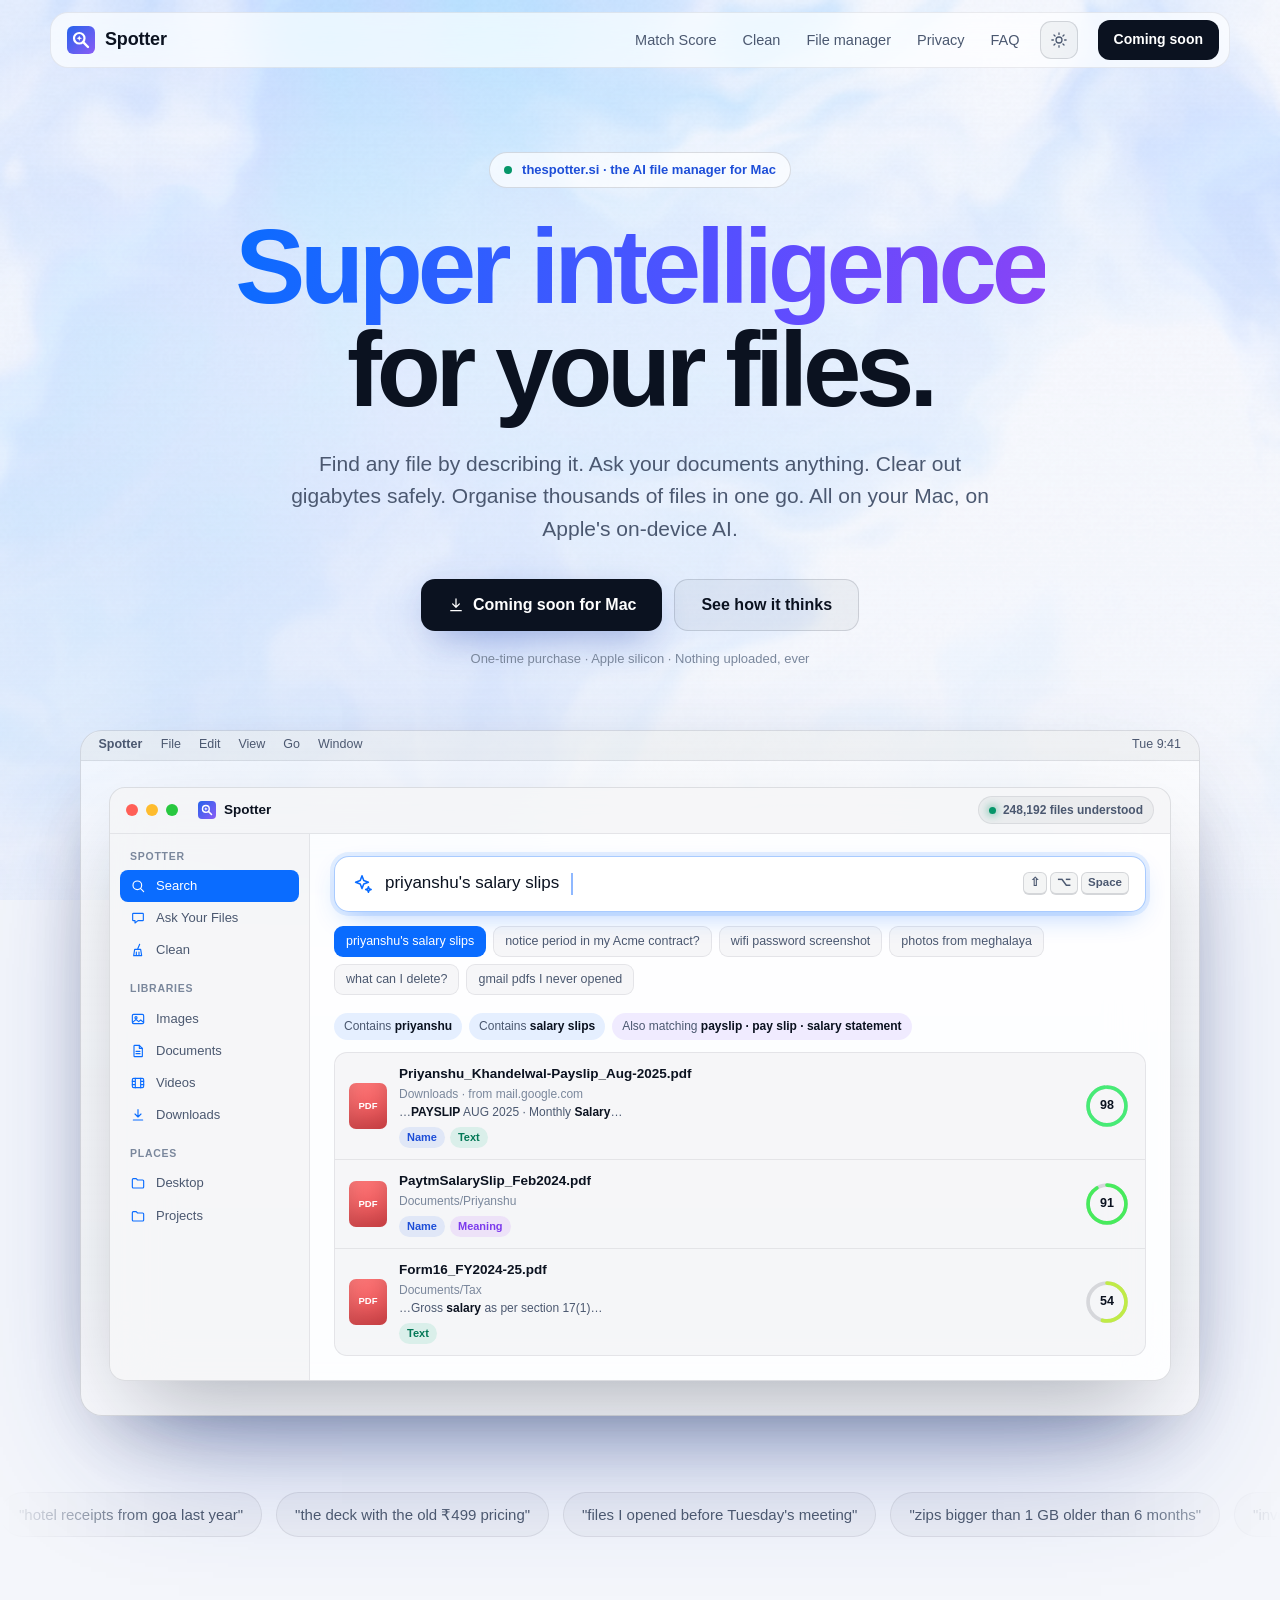
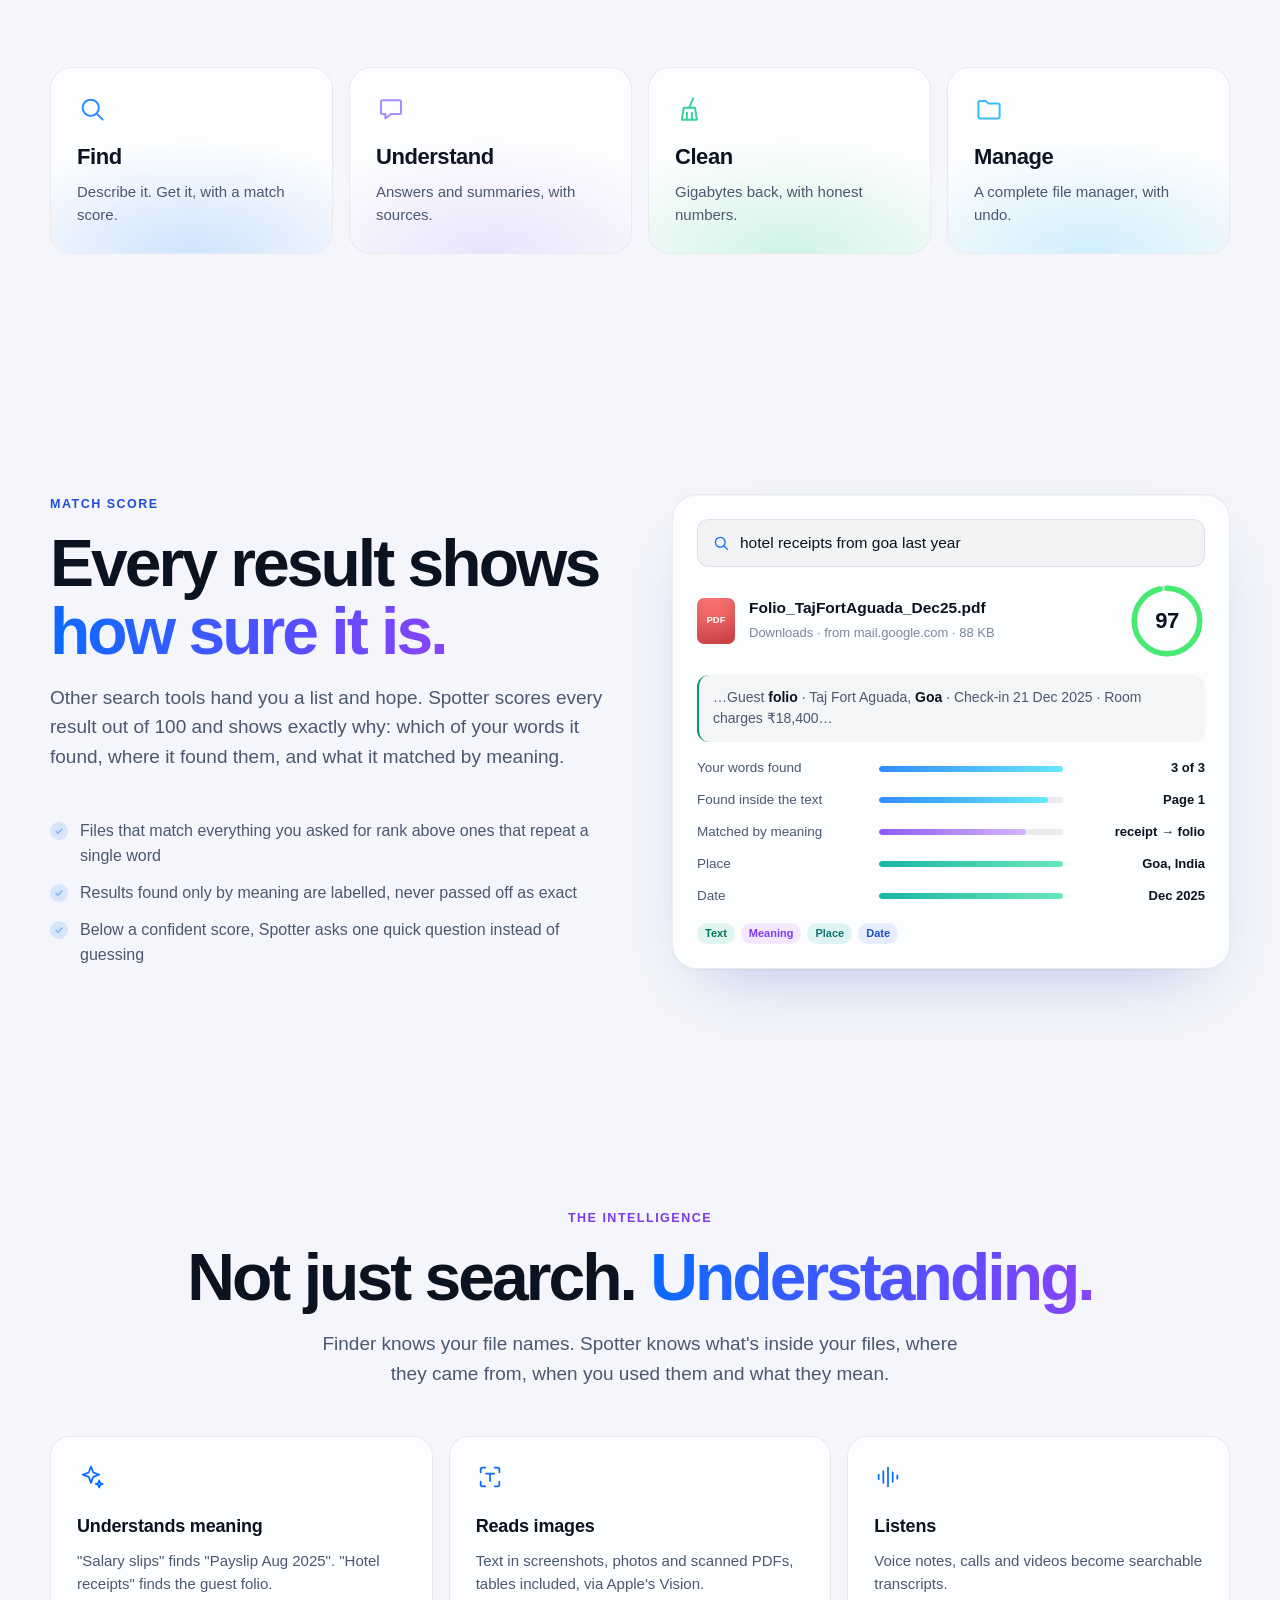
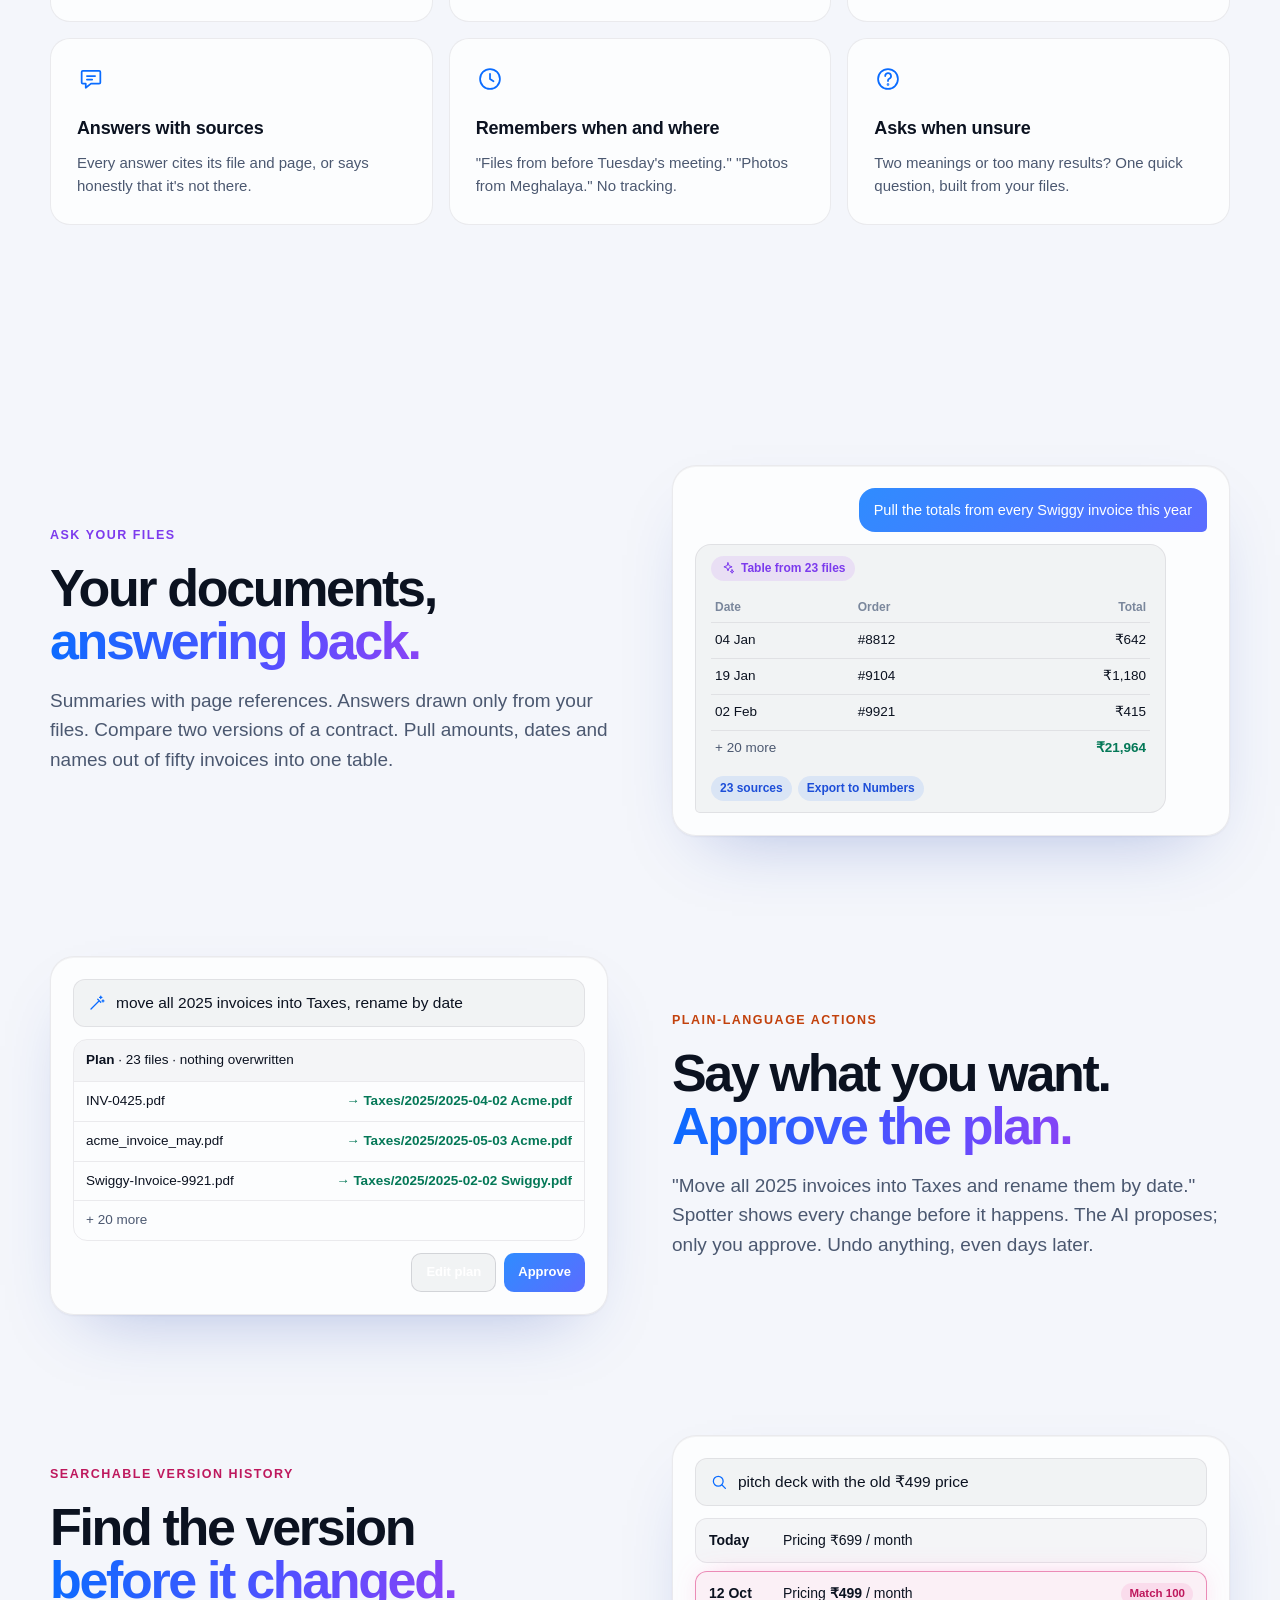
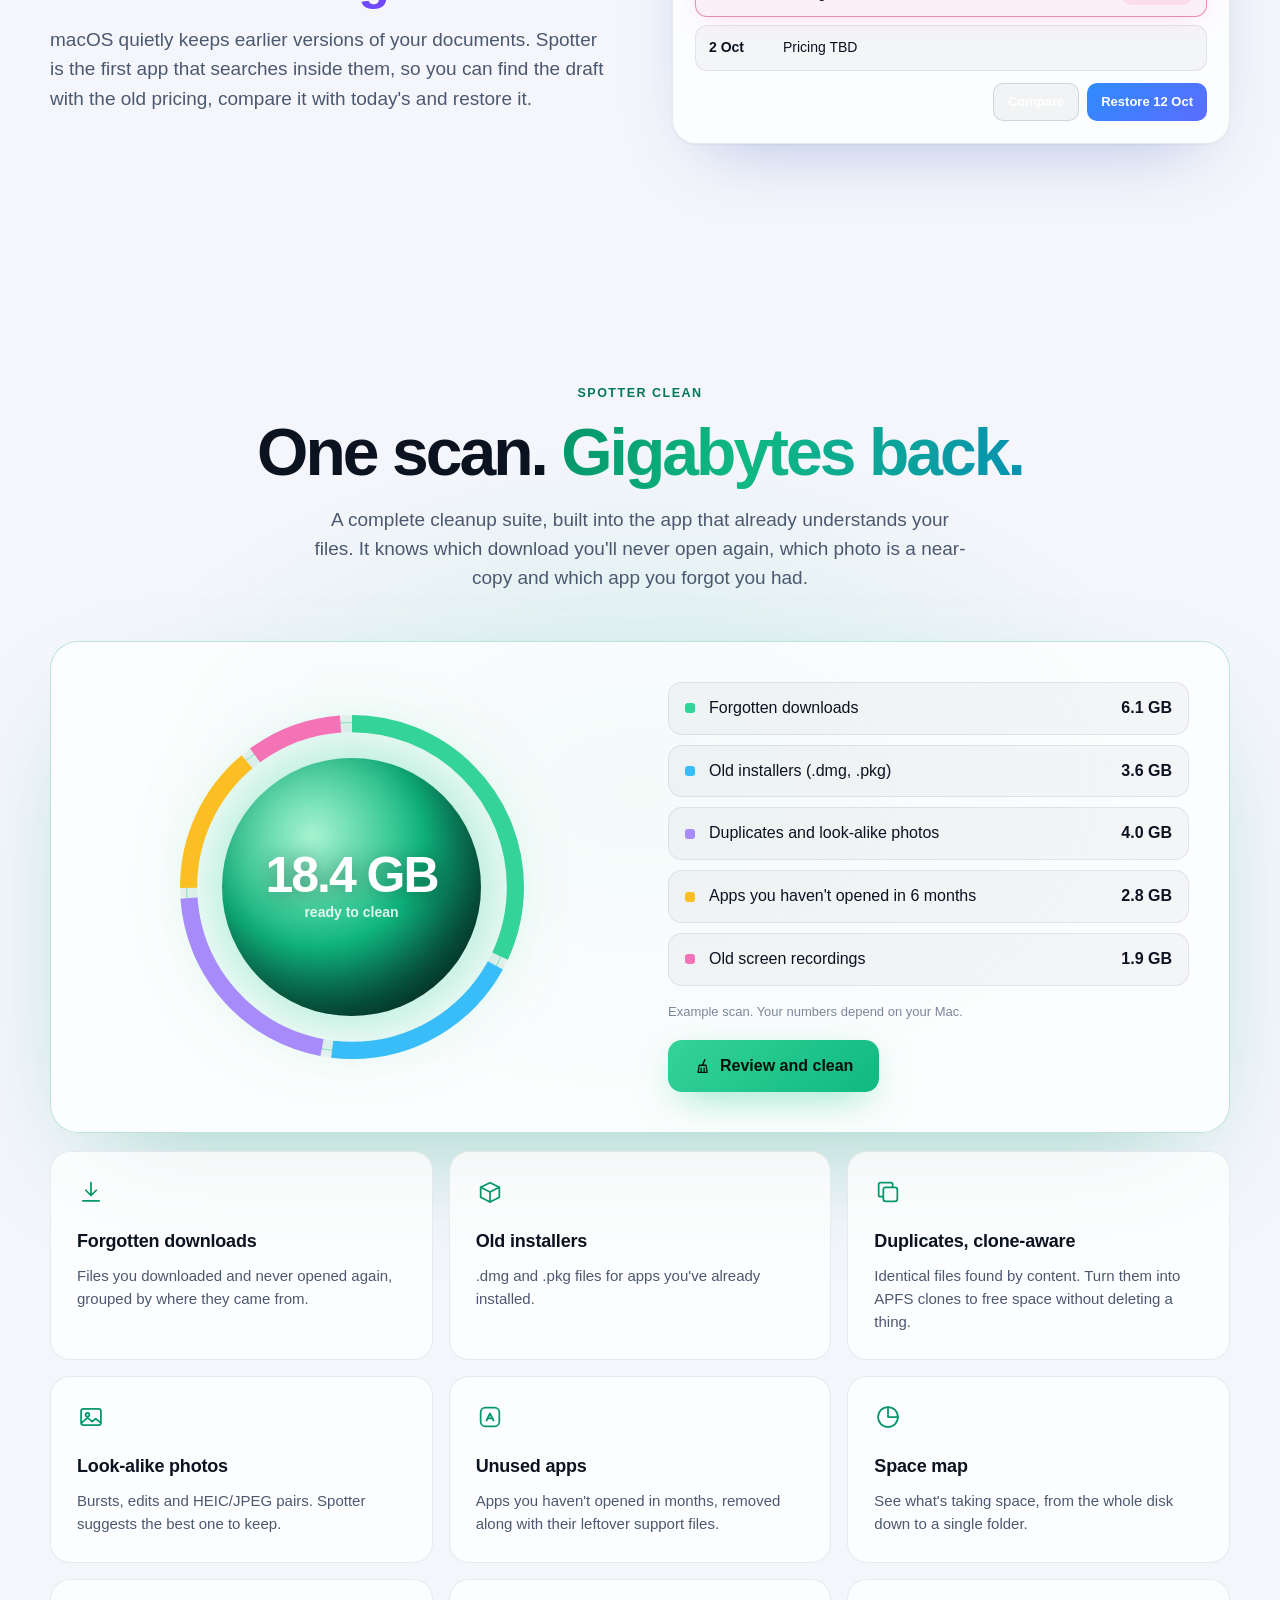
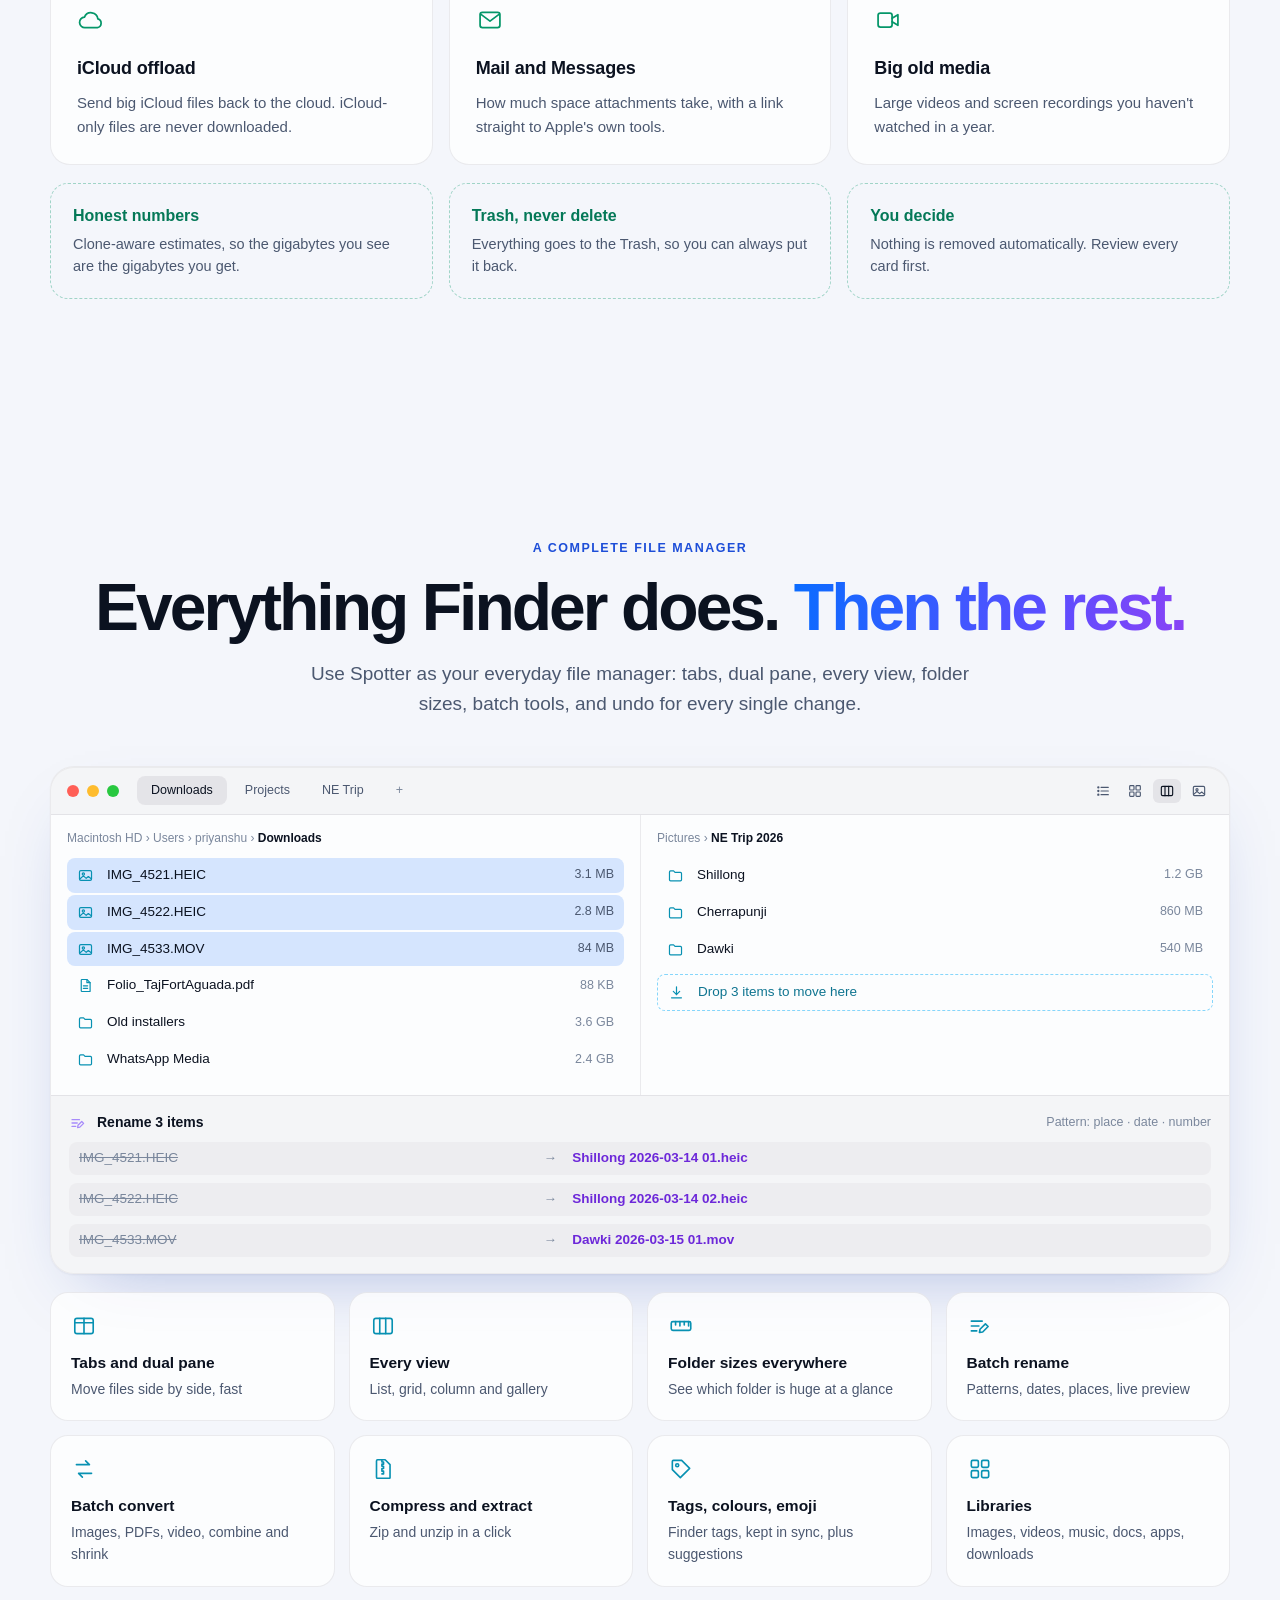
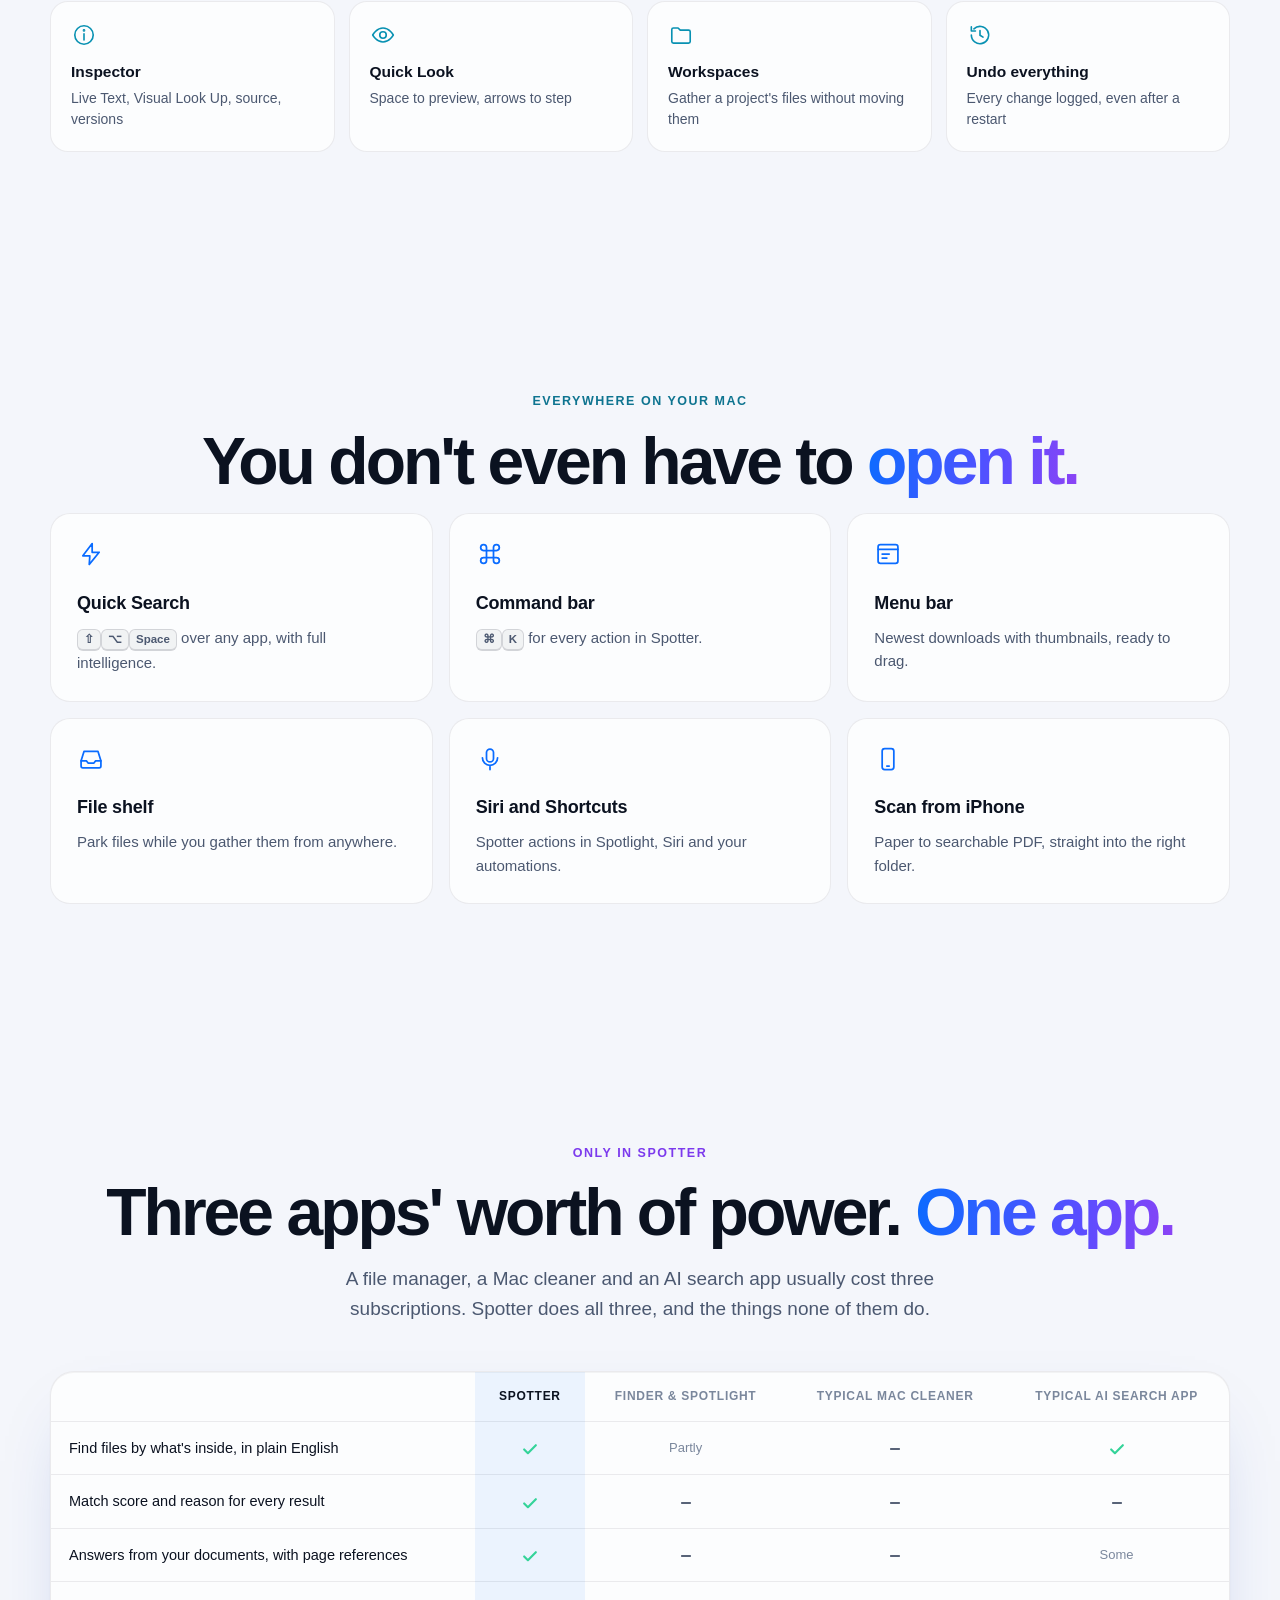
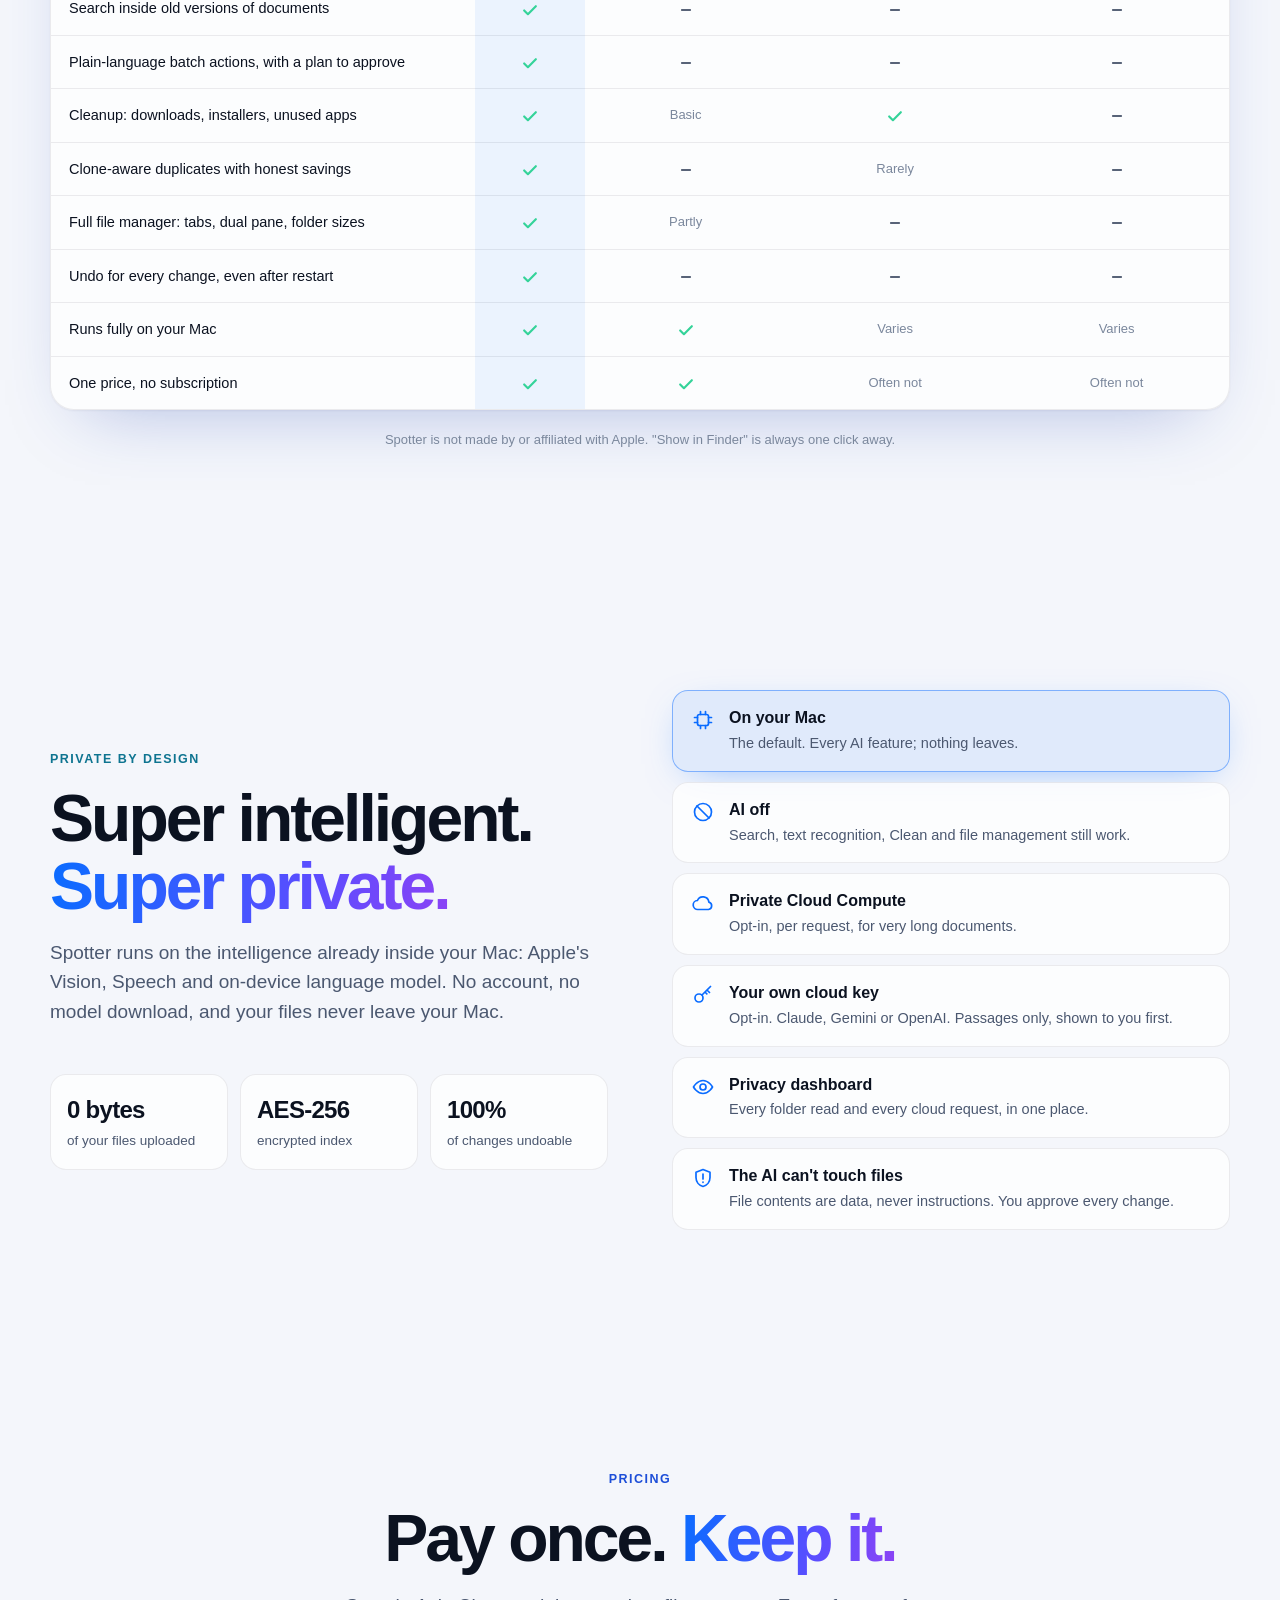
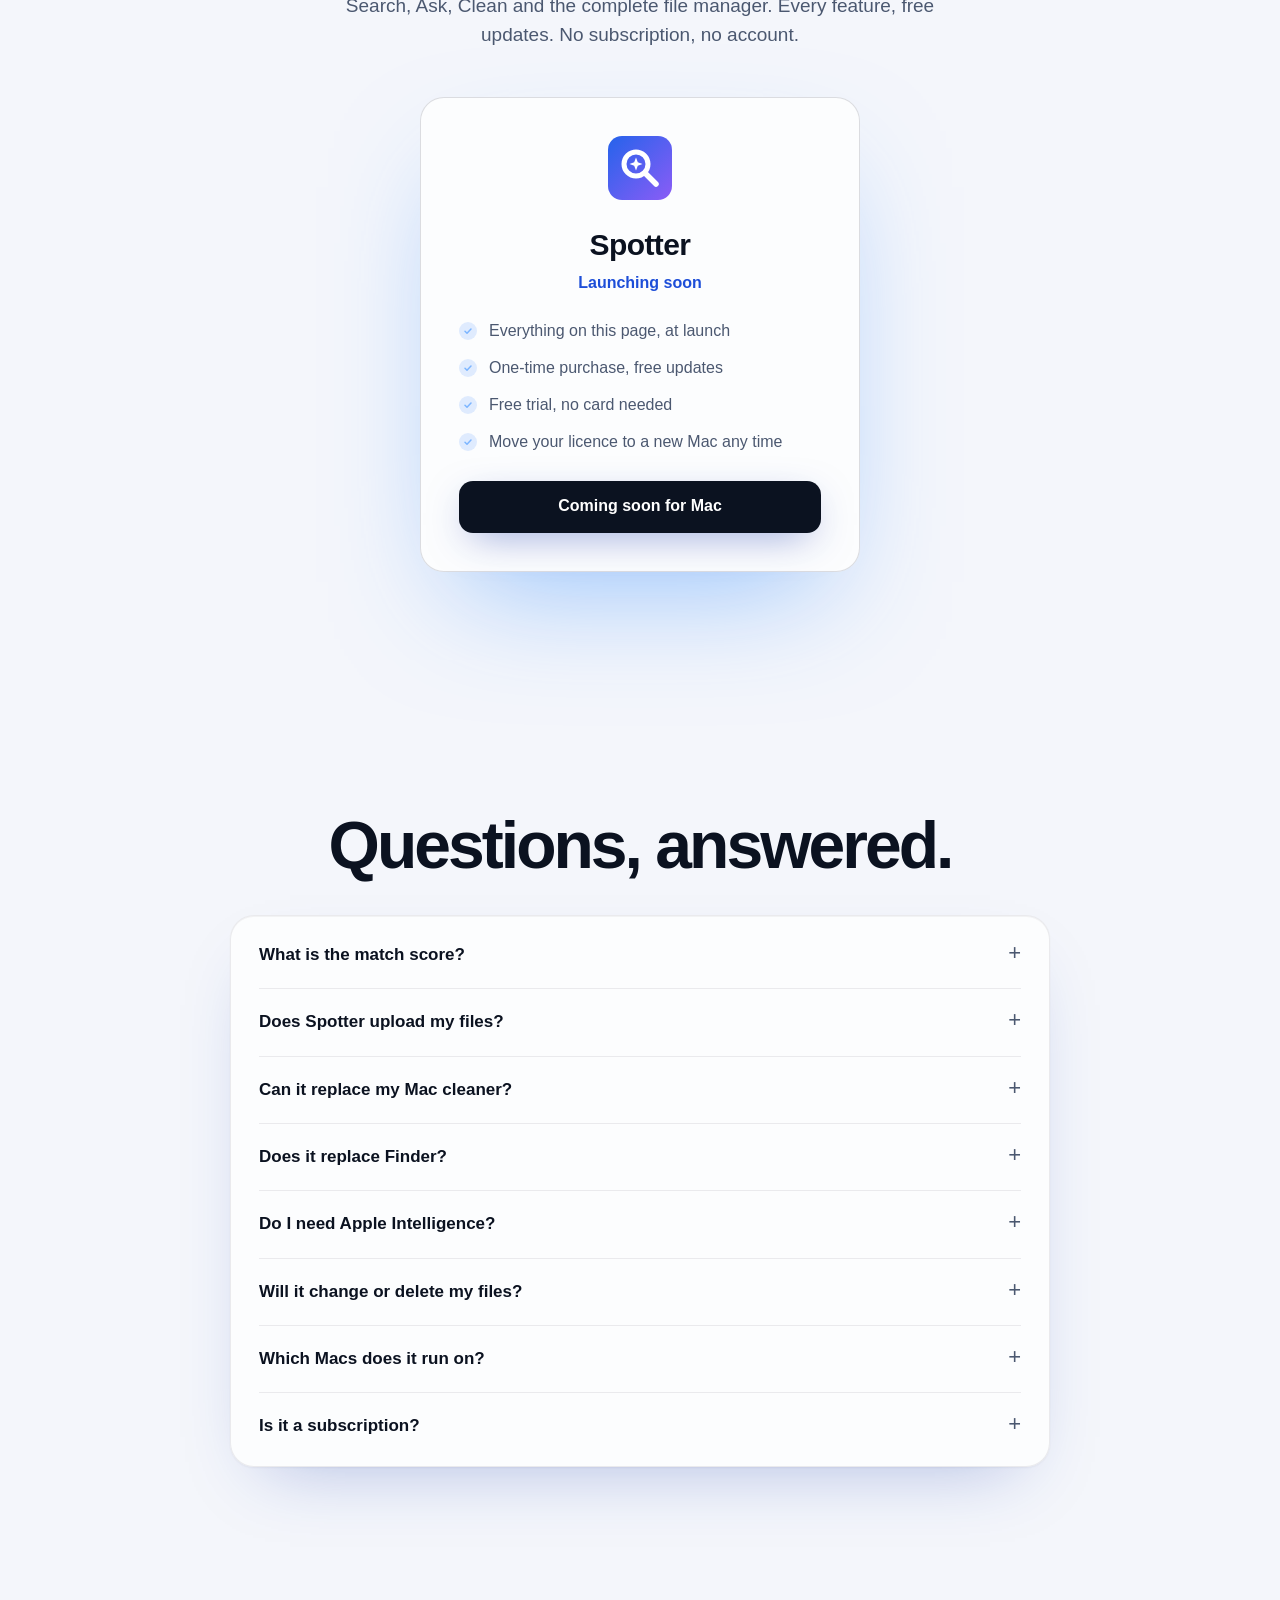
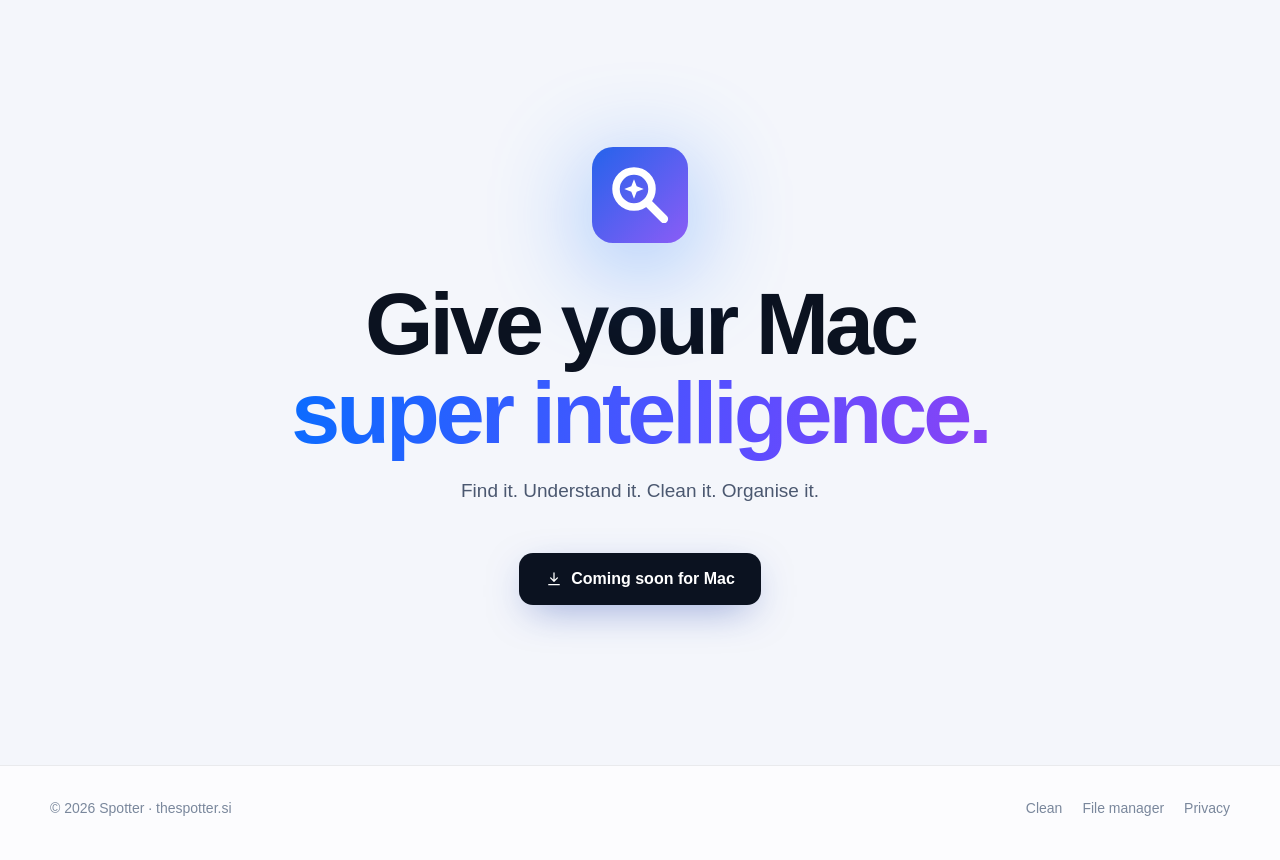
==== index.html @ 3a3b2e47 "Website: add light mode Follows the system appearance by default, with a toggle in the nav that reme" ====
<!doctype html>
<html lang="en">
<head>
<meta charset="utf-8">
<meta name="viewport" content="width=device-width, initial-scale=1">
<title>Spotter — Super intelligence for your files</title>
<meta name="description" content="Spotter is the super-intelligent file manager for Mac. Find any file by describing it, ask your documents questions, clean up gigabytes safely and manage files with undo. Apple on-device AI; nothing leaves your Mac.">
<meta property="og:title" content="Spotter — Super intelligence for your files">
<meta property="og:description" content="Find, understand, clean and organise every file on your Mac. Every result shows its match score. Nothing leaves your Mac.">
<meta property="og:url" content="https://thespotter.si/">
<meta property="og:type" content="website">
<meta name="theme-color" content="#04060d" media="(prefers-color-scheme: dark)">
<meta name="theme-color" content="#f4f6fb" media="(prefers-color-scheme: light)">
<meta name="color-scheme" content="dark light">
<link rel="icon" href="favicon.svg" type="image/svg+xml">
<link rel="canonical" href="https://thespotter.si/">
<script>(()=>{let t;try{t=localStorage.getItem('theme')}catch(e){}if(t!=='light'&&t!=='dark')t=matchMedia('(prefers-color-scheme: light)').matches?'light':'dark';document.documentElement.dataset.theme=t})()</script>
<link rel="stylesheet" href="styles.css">
</head>
<body>
<svg width="0" height="0" style="position:absolute" aria-hidden="true">
  <defs>
    <symbol id="i-search" viewBox="0 0 24 24"><circle cx="11" cy="11" r="6.5"/><path d="M16 16l4.5 4.5"/></symbol>
    <symbol id="i-spark" viewBox="0 0 24 24"><path d="M12 3l1.9 5.1L19 10l-5.1 1.9L12 17l-1.9-5.1L5 10l5.1-1.9z"/><path d="M19 15l.8 2.2L22 18l-2.2.8L19 21l-.8-2.2L16 18l2.2-.8z"/></symbol>
    <symbol id="i-home" viewBox="0 0 24 24"><path d="M4 11l8-6.5 8 6.5V20a1 1 0 0 1-1 1h-4.5v-6h-5v6H5a1 1 0 0 1-1-1z"/></symbol>
    <symbol id="i-bubble" viewBox="0 0 24 24"><path d="M5 5h14a1 1 0 0 1 1 1v9a1 1 0 0 1-1 1h-7l-4.5 3.5V16H5a1 1 0 0 1-1-1V6a1 1 0 0 1 1-1z"/></symbol>
    <symbol id="i-photo" viewBox="0 0 24 24"><rect x="3.5" y="5" width="17" height="14" rx="2"/><circle cx="9" cy="10" r="1.6"/><path d="M4 17l5-4.5 4 3.5 3-2.5 4.5 3.5"/></symbol>
    <symbol id="i-doc" viewBox="0 0 24 24"><path d="M7 3.5h7l4.5 4.5v12a.5.5 0 0 1-.5.5H7a1 1 0 0 1-1-1v-15a1 1 0 0 1 1-1z"/><path d="M14 3.5V8h4.5M9 12.5h6M9 16h6"/></symbol>
    <symbol id="i-film" viewBox="0 0 24 24"><rect x="3.5" y="5" width="17" height="14" rx="2"/><path d="M8 5v14M16 5v14M3.5 9.5H8M3.5 14.5H8M16 9.5h4.5M16 14.5h4.5"/></symbol>
    <symbol id="i-down" viewBox="0 0 24 24"><path d="M12 4v11M7.5 10.5L12 15l4.5-4.5M5 19.5h14"/></symbol>
    <symbol id="i-copies" viewBox="0 0 24 24"><rect x="8" y="8" width="12" height="12" rx="2"/><path d="M16 8V5.5a1.5 1.5 0 0 0-1.5-1.5h-9A1.5 1.5 0 0 0 4 5.5v9A1.5 1.5 0 0 0 5.5 16H8"/></symbol>
    <symbol id="i-broom" viewBox="0 0 24 24"><path d="M14.5 3.5l-3 7M7 11h9l1.5 9.5h-12z"/><path d="M9.5 15v5M13.5 15v5"/></symbol>
    <symbol id="i-eye" viewBox="0 0 24 24"><path d="M2.5 12S6 5.5 12 5.5 21.5 12 21.5 12 18 18.5 12 18.5 2.5 12 2.5 12z"/><circle cx="12" cy="12" r="3"/></symbol>
    <symbol id="i-text" viewBox="0 0 24 24"><path d="M4 8V5.5A1.5 1.5 0 0 1 5.5 4H8M16 4h2.5A1.5 1.5 0 0 1 20 5.5V8M20 16v2.5a1.5 1.5 0 0 1-1.5 1.5H16M8 20H5.5A1.5 1.5 0 0 1 4 18.5V16M8.5 9h7M12 9v6.5"/></symbol>
    <symbol id="i-wave" viewBox="0 0 24 24"><path d="M4 10v4M8 7v10M12 4v16M16 8v8M20 10.5v3"/></symbol>
    <symbol id="i-quote" viewBox="0 0 24 24"><path d="M5 5h14a1 1 0 0 1 1 1v9a1 1 0 0 1-1 1h-7l-4.5 3.5V16H5a1 1 0 0 1-1-1V6a1 1 0 0 1 1-1z"/><path d="M8.5 9.5h7M8.5 12.5h4.5"/></symbol>
    <symbol id="i-clock" viewBox="0 0 24 24"><circle cx="12" cy="12" r="8.5"/><path d="M12 7.5V12l3 2"/></symbol>
    <symbol id="i-pin" viewBox="0 0 24 24"><path d="M12 21s-6.5-6-6.5-11a6.5 6.5 0 0 1 13 0c0 5-6.5 11-6.5 11z"/><circle cx="12" cy="10" r="2.3"/></symbol>
    <symbol id="i-question" viewBox="0 0 24 24"><circle cx="12" cy="12" r="8.5"/><path d="M9.6 9.5a2.5 2.5 0 1 1 3.4 2.3c-.6.3-1 .8-1 1.5v.5"/><circle cx="12" cy="16.7" r=".4"/></symbol>
    <symbol id="i-wand" viewBox="0 0 24 24"><path d="M4 20L15 9M13 7l4 4M17 3v3M15.5 4.5h3M20 8v2.5M18.7 9.2h2.6"/></symbol>
    <symbol id="i-history" viewBox="0 0 24 24"><path d="M4 12a8 8 0 1 0 2.4-5.7M4 4.5v3.8h3.8"/><path d="M12 8v4.2l2.8 1.8"/></symbol>
    <symbol id="i-disk" viewBox="0 0 24 24"><circle cx="12" cy="12" r="8.5"/><path d="M12 3.5V12h8.5"/></symbol>
    <symbol id="i-globe" viewBox="0 0 24 24"><circle cx="12" cy="12" r="8.5"/><path d="M3.5 12h17M12 3.5c2.5 2.6 3.5 5.4 3.5 8.5s-1 5.9-3.5 8.5c-2.5-2.6-3.5-5.4-3.5-8.5s1-5.9 3.5-8.5z"/></symbol>
    <symbol id="i-folder" viewBox="0 0 24 24"><path d="M3.5 7a1.5 1.5 0 0 1 1.5-1.5h4.3l2 2H19A1.5 1.5 0 0 1 20.5 9v9A1.5 1.5 0 0 1 19 19.5H5A1.5 1.5 0 0 1 3.5 18z"/></symbol>
    <symbol id="i-grid" viewBox="0 0 24 24"><rect x="4" y="4" width="6.5" height="6.5" rx="1.2"/><rect x="13.5" y="4" width="6.5" height="6.5" rx="1.2"/><rect x="4" y="13.5" width="6.5" height="6.5" rx="1.2"/><rect x="13.5" y="13.5" width="6.5" height="6.5" rx="1.2"/></symbol>
    <symbol id="i-list" viewBox="0 0 24 24"><path d="M9 6.5h11M9 12h11M9 17.5h11"/><circle cx="5" cy="6.5" r=".9"/><circle cx="5" cy="12" r=".9"/><circle cx="5" cy="17.5" r=".9"/></symbol>
    <symbol id="i-panes" viewBox="0 0 24 24"><rect x="3.5" y="5" width="17" height="14" rx="2"/><path d="M12 5v14M3.5 9h17"/></symbol>
    <symbol id="i-columns" viewBox="0 0 24 24"><rect x="3.5" y="5" width="17" height="14" rx="2"/><path d="M9 5v14M14.5 5v14"/></symbol>
    <symbol id="i-info" viewBox="0 0 24 24"><circle cx="12" cy="12" r="8.5"/><path d="M12 11v5.5"/><circle cx="12" cy="7.8" r=".5"/></symbol>
    <symbol id="i-tag" viewBox="0 0 24 24"><path d="M4 12.6V5a1 1 0 0 1 1-1h7.6L20 11.4 11.4 20z"/><circle cx="8.5" cy="8.5" r="1.4"/></symbol>
    <symbol id="i-rename" viewBox="0 0 24 24"><path d="M4 7.5h10M4 12h7M4 16.5h5M14.5 17.5l5-5-2.5-2.5-5 5-.5 3z"/></symbol>
    <symbol id="i-zip" viewBox="0 0 24 24"><path d="M7 3.5h7l4.5 4.5v12a.5.5 0 0 1-.5.5H7a1 1 0 0 1-1-1v-15a1 1 0 0 1 1-1z"/><path d="M11 3.5v2h1.5v2H11v2h1.5v2H11v2.5h1.5v2.5H11"/></symbol>
    <symbol id="i-convert" viewBox="0 0 24 24"><path d="M5 8h12l-3.5-3.5M19 16H7l3.5 3.5"/></symbol>
    <symbol id="i-ruler" viewBox="0 0 24 24"><rect x="3" y="8" width="18" height="8" rx="1.5"/><path d="M7 8v3M11 8v4M15 8v3M19 8v4"/></symbol>
    <symbol id="i-bolt" viewBox="0 0 24 24"><path d="M13 3L5 13.5h6L10.5 21 19 10.5h-6z"/></symbol>
    <symbol id="i-cmd" viewBox="0 0 24 24"><path d="M9 9V6.5A2.5 2.5 0 1 0 6.5 9H9zm0 0h6m-6 0v6m6-6V6.5A2.5 2.5 0 1 1 17.5 9H15zm0 0v6m0 0h2.5a2.5 2.5 0 1 1-2.5 2.5V15zm0 0H9m0 0v2.5A2.5 2.5 0 1 1 6.5 15H9z"/></symbol>
    <symbol id="i-menu" viewBox="0 0 24 24"><rect x="3.5" y="4" width="17" height="16" rx="2"/><path d="M3.5 8h17M7 12h6M7 15.5h4"/></symbol>
    <symbol id="i-tray" viewBox="0 0 24 24"><path d="M3.5 13.5l2.5-8h12l2.5 8V18a1.5 1.5 0 0 1-1.5 1.5H5A1.5 1.5 0 0 1 3.5 18z"/><path d="M3.5 13.5H8l1.5 2h5l1.5-2h4.5"/></symbol>
    <symbol id="i-mic" viewBox="0 0 24 24"><rect x="9" y="3.5" width="6" height="11" rx="3"/><path d="M5.5 11a6.5 6.5 0 0 0 13 0M12 17.5V21"/></symbol>
    <symbol id="i-phone" viewBox="0 0 24 24"><rect x="7" y="3" width="10" height="18" rx="2.2"/><path d="M11 18h2"/></symbol>
    <symbol id="i-lock" viewBox="0 0 24 24"><rect x="5" y="10.5" width="14" height="10" rx="2"/><path d="M8 10.5V8a4 4 0 0 1 8 0v2.5"/></symbol>
    <symbol id="i-shield" viewBox="0 0 24 24"><path d="M12 3.5l7 2.8v5.2c0 4.4-3 7.9-7 9-4-1.1-7-4.6-7-9V6.3z"/><path d="M9 12l2.2 2.2L15.5 10"/></symbol>
    <symbol id="i-hand" viewBox="0 0 24 24"><path d="M12 3.5l7 2.8v5.2c0 4.4-3 7.9-7 9-4-1.1-7-4.6-7-9V6.3z"/><path d="M12 8v5M12 16v.3"/></symbol>
    <symbol id="i-trash" viewBox="0 0 24 24"><path d="M4.5 7h15M9.5 7V4.5h5V7M6.5 7l1 13h9l1-13"/></symbol>
    <symbol id="i-cloud" viewBox="0 0 24 24"><path d="M7 18.5a4.5 4.5 0 0 1-.6-9 6 6 0 0 1 11.5 1.6A3.8 3.8 0 0 1 17.5 18.5z"/></symbol>
    <symbol id="i-chip" viewBox="0 0 24 24"><rect x="6.5" y="6.5" width="11" height="11" rx="2"/><path d="M9.5 3.5v3M14.5 3.5v3M9.5 17.5v3M14.5 17.5v3M3.5 9.5h3M3.5 14.5h3M17.5 9.5h3M17.5 14.5h3"/></symbol>
    <symbol id="i-key" viewBox="0 0 24 24"><circle cx="8" cy="15" r="4"/><path d="M11 12l8.5-8.5M16 7l2.5 2.5M14 9l1.8 1.8"/></symbol>
    <symbol id="i-off" viewBox="0 0 24 24"><circle cx="12" cy="12" r="8.5"/><path d="M6 6l12 12"/></symbol>
    <symbol id="i-app" viewBox="0 0 24 24"><rect x="4" y="4" width="16" height="16" rx="4"/><path d="M9 15l3-6 3 6M10 13.2h4"/></symbol>
    <symbol id="i-pkg" viewBox="0 0 24 24"><path d="M4 8l8-4 8 4v8.5L12 20.5 4 16.5z"/><path d="M4 8l8 4 8-4M12 12v8.5"/></symbol>
    <symbol id="i-mail" viewBox="0 0 24 24"><rect x="3.5" y="5.5" width="17" height="13" rx="2"/><path d="M4 7l8 6 8-6"/></symbol>
    <symbol id="i-rec" viewBox="0 0 24 24"><rect x="3.5" y="6" width="12" height="12" rx="2"/><path d="M15.5 10.5l5-3v9l-5-3"/></symbol>
    <symbol id="i-sun" viewBox="0 0 24 24"><circle cx="12" cy="12" r="4"/><path d="M12 2.5v2M12 19.5v2M2.5 12h2M19.5 12h2M5.3 5.3l1.4 1.4M17.3 17.3l1.4 1.4M5.3 18.7l1.4-1.4M17.3 6.7l1.4-1.4"/></symbol>
    <symbol id="i-moon" viewBox="0 0 24 24"><path d="M20 14.5A8 8 0 0 1 9.5 4a8 8 0 1 0 10.5 10.5z"/></symbol>
    <symbol id="i-check" viewBox="0 0 24 24"><path d="M5 12.5l4.5 4.5L19 7.5"/></symbol>
    <symbol id="i-dash" viewBox="0 0 24 24"><path d="M7 12h10"/></symbol>
  </defs>
</svg>

<canvas id="bg" aria-hidden="true"></canvas>
<div class="bg-fallback" aria-hidden="true"></div>

<header class="nav">
  <div class="wrap nav-inner">
    <a class="brand" href="/"><img src="favicon.svg" alt="" width="28" height="28"> Spotter</a>
    <nav>
      <a href="#score">Match Score</a>
      <a href="#clean">Clean</a>
      <a href="#manage" class="hide-sm">File manager</a>
      <a href="#privacy" class="hide-sm">Privacy</a>
      <a href="#faq" class="hide-md">FAQ</a>
    </nav>
    <button class="theme-toggle" type="button" aria-label="Switch theme"><svg class="moon"><use href="#i-moon"/></svg><svg class="sun"><use href="#i-sun"/></svg></button>
    <span class="nav-cta" aria-disabled="true">Coming soon</span>
  </div>
</header>

<main>
  <!-- HERO -->
  <section class="hero">
    <div class="wrap hero-inner">
      <p class="eyebrow"><span class="pulse"></span> thespotter.si · the AI file manager for Mac</p>
      <h1><span class="grad">Super intelligence</span><br>for your files.</h1>
      <p class="lede">Find any file by describing it. Ask your documents anything. Clear out gigabytes safely. Organise thousands of files in one go. All on your Mac, on Apple's on-device AI.</p>
      <div class="cta-row">
        <span class="btn btn-primary" aria-disabled="true"><svg><use href="#i-down"/></svg> Coming soon for Mac</span>
        <a class="btn btn-glass" href="#score">See how it thinks</a>
      </div>
      <p class="fine">One-time purchase · Apple silicon · Nothing uploaded, ever</p>
    </div>

    <div class="wrap">
      <div class="desk">
        <div class="menubar"><b>Spotter</b><span>File</span><span>Edit</span><span>View</span><span>Go</span><span>Window</span><i></i><span class="mb-r">Tue 9:41</span></div>
        <div class="app">
          <div class="app-bar">
            <span class="lights"><i></i><i></i><i></i></span>
            <span class="app-title"><img src="favicon.svg" alt="" width="18" height="18"> Spotter</span>
            <span class="app-status"><b class="dot"></b>248,192 files understood</span>
          </div>
          <div class="app-body">
            <aside class="side">
              <p>Spotter</p>
              <a class="on"><svg><use href="#i-search"/></svg>Search</a>
              <a><svg><use href="#i-bubble"/></svg>Ask Your Files</a>
              <a><svg><use href="#i-broom"/></svg>Clean</a>
              <p>Libraries</p>
              <a><svg><use href="#i-photo"/></svg>Images</a>
              <a><svg><use href="#i-doc"/></svg>Documents</a>
              <a><svg><use href="#i-film"/></svg>Videos</a>
              <a><svg><use href="#i-down"/></svg>Downloads</a>
              <p>Places</p>
              <a><svg><use href="#i-folder"/></svg>Desktop</a>
              <a><svg><use href="#i-folder"/></svg>Projects</a>
            </aside>
            <div class="pane">
              <div class="askbar">
                <svg class="ab-ico"><use href="#i-spark"/></svg>
                <span class="typed" id="typed"></span><b class="caret"></b>
                <span class="ab-keys"><kbd>⇧</kbd><kbd>⌥</kbd><kbd>Space</kbd></span>
              </div>
              <div class="try">
                <button data-s="0">priyanshu's salary slips</button>
                <button data-s="1">notice period in my Acme contract?</button>
                <button data-s="2">wifi password screenshot</button>
                <button data-s="3">photos from meghalaya</button>
                <button data-s="4">what can I delete?</button>
                <button data-s="5">gmail pdfs I never opened</button>
              </div>
              <div class="answer" id="answer" aria-live="polite"></div>
            </div>
          </div>
        </div>
      </div>
    </div>
  </section>

  <!-- MARQUEE -->
  <section class="marquee" aria-label="Things you can ask">
    <div class="track">
      <span>"hotel receipts from goa last year"</span><span>"the deck with the old ₹499 pricing"</span><span>"files I opened before Tuesday's meeting"</span><span>"zips bigger than 1 GB older than 6 months"</span><span>"invoices from acme over 1 MB"</span><span>"videos from my iPhone in August"</span><span>"what does my lease say about pets?"</span><span>"move all 2025 invoices into Taxes"</span><span>"screenshots with a tracking number"</span><span>"duplicate photos from the wedding"</span>
      <span aria-hidden="true">"hotel receipts from goa last year"</span><span aria-hidden="true">"the deck with the old ₹499 pricing"</span><span aria-hidden="true">"files I opened before Tuesday's meeting"</span><span aria-hidden="true">"zips bigger than 1 GB older than 6 months"</span><span aria-hidden="true">"invoices from acme over 1 MB"</span><span aria-hidden="true">"videos from my iPhone in August"</span><span aria-hidden="true">"what does my lease say about pets?"</span><span aria-hidden="true">"move all 2025 invoices into Taxes"</span><span aria-hidden="true">"screenshots with a tracking number"</span><span aria-hidden="true">"duplicate photos from the wedding"</span>
    </div>
  </section>

  <!-- PILLARS -->
  <section class="section">
    <div class="wrap">
      <div class="pillars reveal">
        <a href="#score" class="pillar p-find"><svg><use href="#i-search"/></svg><b>Find</b><span>Describe it. Get it, with a match score.</span></a>
        <a href="#ask" class="pillar p-ask"><svg><use href="#i-bubble"/></svg><b>Understand</b><span>Answers and summaries, with sources.</span></a>
        <a href="#clean" class="pillar p-clean"><svg><use href="#i-broom"/></svg><b>Clean</b><span>Gigabytes back, with honest numbers.</span></a>
        <a href="#manage" class="pillar p-manage"><svg><use href="#i-folder"/></svg><b>Manage</b><span>A complete file manager, with undo.</span></a>
      </div>
    </div>
  </section>

  <!-- MATCH SCORE -->
  <section id="score" class="section">
    <div class="wrap split">
      <div class="reveal">
        <p class="kicker k-blue">Match Score</p>
        <h2>Every result shows<br><span class="grad">how sure it is.</span></h2>
        <p class="section-lede">Other search tools hand you a list and hope. Spotter scores every result out of 100 and shows exactly why: which of your words it found, where it found them, and what it matched by meaning.</p>
        <ul class="ticks">
          <li>Files that match everything you asked for rank above ones that repeat a single word</li>
          <li>Results found only by meaning are labelled, never passed off as exact</li>
          <li>Below a confident score, Spotter asks one quick question instead of guessing</li>
        </ul>
      </div>
      <div class="score-card glass reveal">
        <div class="sc-q"><svg><use href="#i-search"/></svg>hotel receipts from goa last year</div>
        <div class="sc-top">
          <i class="ico pdf">PDF</i>
          <div><b>Folio_TajFortAguada_Dec25.pdf</b><small>Downloads · from mail.google.com · 88 KB</small></div>
          <span class="score big" style="--v:97"><svg viewBox="0 0 36 36"><circle cx="18" cy="18" r="15.5" pathLength="100"/><circle class="fill" cx="18" cy="18" r="15.5" pathLength="100"/></svg><b><span data-count="97">97</span></b></span>
        </div>
        <p class="sc-snip">…Guest <mark>folio</mark> · Taj Fort Aguada, <mark>Goa</mark> · Check-in 21 Dec 2025 · Room charges ₹18,400…</p>
        <div class="bars">
          <div><span>Your words found</span><i style="--w:100%"></i><b>3 of 3</b></div>
          <div><span>Found inside the text</span><i style="--w:92%"></i><b>Page 1</b></div>
          <div><span>Matched by meaning</span><i style="--w:80%" class="v"></i><b>receipt → folio</b></div>
          <div><span>Place</span><i style="--w:100%" class="t"></i><b>Goa, India</b></div>
          <div><span>Date</span><i style="--w:100%" class="t"></i><b>Dec 2025</b></div>
        </div>
        <div class="sc-why"><span class="t-text">Text</span><span class="t-mean">Meaning</span><span class="t-meta">Place</span><span class="t-name">Date</span></div>
      </div>
    </div>
  </section>

  <!-- INTELLIGENCE -->
  <section class="section">
    <div class="wrap">
      <div class="center reveal">
        <p class="kicker k-violet">The intelligence</p>
        <h2>Not just search. <span class="grad">Understanding.</span></h2>
        <p class="section-lede">Finder knows your file names. Spotter knows what's inside your files, where they came from, when you used them and what they mean.</p>
      </div>
      <div class="intel reveal">
        <article><svg><use href="#i-spark"/></svg><h3>Understands meaning</h3><p>"Salary slips" finds "Payslip Aug 2025". "Hotel receipts" finds the guest folio.</p></article>
        <article><svg><use href="#i-text"/></svg><h3>Reads images</h3><p>Text in screenshots, photos and scanned PDFs, tables included, via Apple's Vision.</p></article>
        <article><svg><use href="#i-wave"/></svg><h3>Listens</h3><p>Voice notes, calls and videos become searchable transcripts.</p></article>
        <article><svg><use href="#i-quote"/></svg><h3>Answers with sources</h3><p>Every answer cites its file and page, or says honestly that it's not there.</p></article>
        <article><svg><use href="#i-clock"/></svg><h3>Remembers when and where</h3><p>"Files from before Tuesday's meeting." "Photos from Meghalaya." No tracking.</p></article>
        <article><svg><use href="#i-question"/></svg><h3>Asks when unsure</h3><p>Two meanings or too many results? One quick question, built from your files.</p></article>
      </div>
    </div>
  </section>

  <!-- ASK + ACT + VERSIONS -->
  <section id="ask" class="section">
    <div class="wrap">
      <div class="row reveal">
        <div class="row-copy">
          <p class="kicker k-violet">Ask your files</p>
          <h2>Your documents,<br><span class="grad">answering back.</span></h2>
          <p class="section-lede">Summaries with page references. Answers drawn only from your files. Compare two versions of a contract. Pull amounts, dates and names out of fifty invoices into one table.</p>
        </div>
        <div class="glass mock chat">
          <div class="bubble me">Pull the totals from every Swiggy invoice this year</div>
          <div class="bubble ai"><span class="ai-badge"><svg><use href="#i-spark"/></svg>Table from 23 files</span>
            <table class="mini-table"><tr><th>Date</th><th>Order</th><th>Total</th></tr><tr><td>04 Jan</td><td>#8812</td><td>₹642</td></tr><tr><td>19 Jan</td><td>#9104</td><td>₹1,180</td></tr><tr><td>02 Feb</td><td>#9921</td><td>₹415</td></tr><tr class="muted"><td colspan="2">+ 20 more</td><td><b>₹21,964</b></td></tr></table>
            <span class="cite">23 sources</span><span class="cite">Export to Numbers</span>
          </div>
        </div>
      </div>

      <div class="row flip reveal">
        <div class="row-copy">
          <p class="kicker k-orange">Plain-language actions</p>
          <h2>Say what you want.<br><span class="grad">Approve the plan.</span></h2>
          <p class="section-lede">"Move all 2025 invoices into Taxes and rename them by date." Spotter shows every change before it happens. The AI proposes; only you approve. Undo anything, even days later.</p>
        </div>
        <div class="glass mock">
          <div class="mini-search"><svg><use href="#i-wand"/></svg>move all 2025 invoices into Taxes, rename by date</div>
          <div class="plan">
            <p><b>Plan</b> · 23 files · nothing overwritten</p>
            <div><span>INV-0425.pdf</span><span>→ Taxes/2025/2025-04-02 Acme.pdf</span></div>
            <div><span>acme_invoice_may.pdf</span><span>→ Taxes/2025/2025-05-03 Acme.pdf</span></div>
            <div><span>Swiggy-Invoice-9921.pdf</span><span>→ Taxes/2025/2025-02-02 Swiggy.pdf</span></div>
            <div class="muted"><span>+ 20 more</span><span></span></div>
          </div>
          <div class="btns"><button class="mini ghost">Edit plan</button><button class="mini">Approve</button></div>
        </div>
      </div>

      <div class="row reveal">
        <div class="row-copy">
          <p class="kicker k-pink">Searchable version history</p>
          <h2>Find the version<br><span class="grad">before it changed.</span></h2>
          <p class="section-lede">macOS quietly keeps earlier versions of your documents. Spotter is the first app that searches inside them, so you can find the draft with the old pricing, compare it with today's and restore it.</p>
        </div>
        <div class="glass mock">
          <div class="mini-search"><svg><use href="#i-search"/></svg>pitch deck with the old ₹499 price</div>
          <div class="versions">
            <div><b>Today</b><span>Pricing ₹699 / month</span></div>
            <div class="hit"><b>12 Oct</b><span>Pricing <mark>₹499</mark> / month</span><em>Match 100</em></div>
            <div><b>2 Oct</b><span>Pricing TBD</span></div>
          </div>
          <div class="btns"><button class="mini ghost">Compare</button><button class="mini">Restore 12 Oct</button></div>
        </div>
      </div>
    </div>
  </section>

  <!-- CLEAN -->
  <section id="clean" class="section clean">
    <div class="wrap">
      <div class="center reveal">
        <p class="kicker k-green">Spotter Clean</p>
        <h2>One scan. <span class="grad-green">Gigabytes back.</span></h2>
        <p class="section-lede">A complete cleanup suite, built into the app that already understands your files. It knows which download you'll never open again, which photo is a near-copy and which app you forgot you had.</p>
      </div>

      <div class="clean-hero reveal">
        <div class="orb-wrap">
          <div class="orb"><i></i><i></i><i></i></div>
          <svg class="donut" viewBox="0 0 200 200" aria-hidden="true">
            <circle class="track" cx="100" cy="100" r="86" pathLength="100"/>
            <circle class="seg s1" cx="100" cy="100" r="86" pathLength="100" style="--len:33;--off:0"/>
            <circle class="seg s2" cx="100" cy="100" r="86" pathLength="100" style="--len:20;--off:33"/>
            <circle class="seg s3" cx="100" cy="100" r="86" pathLength="100" style="--len:22;--off:53"/>
            <circle class="seg s4" cx="100" cy="100" r="86" pathLength="100" style="--len:15;--off:75"/>
            <circle class="seg s5" cx="100" cy="100" r="86" pathLength="100" style="--len:10;--off:90"/>
          </svg>
          <div class="orb-text"><b><span data-count="18.4">18.4</span> GB</b><span>ready to clean</span></div>
        </div>
        <div class="clean-list">
          <div><i class="c1"></i><span>Forgotten downloads</span><b>6.1 GB</b></div>
          <div><i class="c2"></i><span>Old installers (.dmg, .pkg)</span><b>3.6 GB</b></div>
          <div><i class="c3"></i><span>Duplicates and look-alike photos</span><b>4.0 GB</b></div>
          <div><i class="c4"></i><span>Apps you haven't opened in 6 months</span><b>2.8 GB</b></div>
          <div><i class="c5"></i><span>Old screen recordings</span><b>1.9 GB</b></div>
          <p class="cap">Example scan. Your numbers depend on your Mac.</p>
          <span class="btn btn-green" aria-disabled="true"><svg><use href="#i-broom"/></svg> Review and clean</span>
        </div>
      </div>

      <div class="clean-grid reveal">
        <article><svg><use href="#i-down"/></svg><h3>Forgotten downloads</h3><p>Files you downloaded and never opened again, grouped by where they came from.</p></article>
        <article><svg><use href="#i-pkg"/></svg><h3>Old installers</h3><p>.dmg and .pkg files for apps you've already installed.</p></article>
        <article><svg><use href="#i-copies"/></svg><h3>Duplicates, clone-aware</h3><p>Identical files found by content. Turn them into APFS clones to free space without deleting a thing.</p></article>
        <article><svg><use href="#i-photo"/></svg><h3>Look-alike photos</h3><p>Bursts, edits and HEIC/JPEG pairs. Spotter suggests the best one to keep.</p></article>
        <article><svg><use href="#i-app"/></svg><h3>Unused apps</h3><p>Apps you haven't opened in months, removed along with their leftover support files.</p></article>
        <article><svg><use href="#i-disk"/></svg><h3>Space map</h3><p>See what's taking space, from the whole disk down to a single folder.</p></article>
        <article><svg><use href="#i-cloud"/></svg><h3>iCloud offload</h3><p>Send big iCloud files back to the cloud. iCloud-only files are never downloaded.</p></article>
        <article><svg><use href="#i-mail"/></svg><h3>Mail and Messages</h3><p>How much space attachments take, with a link straight to Apple's own tools.</p></article>
        <article><svg><use href="#i-rec"/></svg><h3>Big old media</h3><p>Large videos and screen recordings you haven't watched in a year.</p></article>
      </div>

      <div class="honest reveal">
        <div><b>Honest numbers</b><span>Clone-aware estimates, so the gigabytes you see are the gigabytes you get.</span></div>
        <div><b>Trash, never delete</b><span>Everything goes to the Trash, so you can always put it back.</span></div>
        <div><b>You decide</b><span>Nothing is removed automatically. Review every card first.</span></div>
      </div>
    </div>
  </section>

  <!-- FILE MANAGER -->
  <section id="manage" class="section">
    <div class="wrap">
      <div class="center reveal">
        <p class="kicker k-blue">A complete file manager</p>
        <h2>Everything Finder does. <span class="grad">Then the rest.</span></h2>
        <p class="section-lede">Use Spotter as your everyday file manager: tabs, dual pane, every view, folder sizes, batch tools, and undo for every single change.</p>
      </div>

      <div class="fm glass reveal">
        <div class="fm-bar">
          <span class="lights"><i></i><i></i><i></i></span>
          <div class="tabs"><span class="on">Downloads</span><span>Projects</span><span>NE Trip</span><span class="plus">+</span></div>
          <div class="views"><svg><use href="#i-list"/></svg><svg><use href="#i-grid"/></svg><svg class="on"><use href="#i-columns"/></svg><svg><use href="#i-photo"/></svg></div>
        </div>
        <div class="fm-panes">
          <div class="fm-pane">
            <p class="crumb">Macintosh HD › Users › priyanshu › <b>Downloads</b></p>
            <ul>
              <li class="sel"><svg><use href="#i-photo"/></svg><span>IMG_4521.HEIC</span><em>3.1 MB</em></li>
              <li class="sel"><svg><use href="#i-photo"/></svg><span>IMG_4522.HEIC</span><em>2.8 MB</em></li>
              <li class="sel"><svg><use href="#i-photo"/></svg><span>IMG_4533.MOV</span><em>84 MB</em></li>
              <li><svg><use href="#i-doc"/></svg><span>Folio_TajFortAguada.pdf</span><em>88 KB</em></li>
              <li><svg><use href="#i-folder"/></svg><span>Old installers</span><em>3.6 GB</em></li>
              <li><svg><use href="#i-folder"/></svg><span>WhatsApp Media</span><em>2.4 GB</em></li>
            </ul>
          </div>
          <div class="fm-pane">
            <p class="crumb">Pictures › <b>NE Trip 2026</b></p>
            <ul>
              <li><svg><use href="#i-folder"/></svg><span>Shillong</span><em>1.2 GB</em></li>
              <li><svg><use href="#i-folder"/></svg><span>Cherrapunji</span><em>860 MB</em></li>
              <li><svg><use href="#i-folder"/></svg><span>Dawki</span><em>540 MB</em></li>
              <li class="drop"><svg><use href="#i-down"/></svg><span>Drop 3 items to move here</span><em></em></li>
            </ul>
          </div>
        </div>
        <div class="rename">
          <div class="rn-head"><svg><use href="#i-rename"/></svg><b>Rename 3 items</b><span>Pattern: place · date · number</span></div>
          <div class="rn-row"><s>IMG_4521.HEIC</s><span>→</span><b>Shillong 2026-03-14 01.heic</b></div>
          <div class="rn-row"><s>IMG_4522.HEIC</s><span>→</span><b>Shillong 2026-03-14 02.heic</b></div>
          <div class="rn-row"><s>IMG_4533.MOV</s><span>→</span><b>Dawki 2026-03-15 01.mov</b></div>
        </div>
      </div>

      <div class="icons reveal">
        <div><svg><use href="#i-panes"/></svg><b>Tabs and dual pane</b><span>Move files side by side, fast</span></div>
        <div><svg><use href="#i-columns"/></svg><b>Every view</b><span>List, grid, column and gallery</span></div>
        <div><svg><use href="#i-ruler"/></svg><b>Folder sizes everywhere</b><span>See which folder is huge at a glance</span></div>
        <div><svg><use href="#i-rename"/></svg><b>Batch rename</b><span>Patterns, dates, places, live preview</span></div>
        <div><svg><use href="#i-convert"/></svg><b>Batch convert</b><span>Images, PDFs, video, combine and shrink</span></div>
        <div><svg><use href="#i-zip"/></svg><b>Compress and extract</b><span>Zip and unzip in a click</span></div>
        <div><svg><use href="#i-tag"/></svg><b>Tags, colours, emoji</b><span>Finder tags, kept in sync, plus suggestions</span></div>
        <div><svg><use href="#i-grid"/></svg><b>Libraries</b><span>Images, videos, music, docs, apps, downloads</span></div>
        <div><svg><use href="#i-info"/></svg><b>Inspector</b><span>Live Text, Visual Look Up, source, versions</span></div>
        <div><svg><use href="#i-eye"/></svg><b>Quick Look</b><span>Space to preview, arrows to step</span></div>
        <div><svg><use href="#i-folder"/></svg><b>Workspaces</b><span>Gather a project's files without moving them</span></div>
        <div><svg><use href="#i-history"/></svg><b>Undo everything</b><span>Every change logged, even after a restart</span></div>
      </div>
    </div>
  </section>

  <!-- EVERYWHERE -->
  <section class="section">
    <div class="wrap">
      <div class="center reveal">
        <p class="kicker k-cyan">Everywhere on your Mac</p>
        <h2>You don't even have to <span class="grad">open it.</span></h2>
      </div>
      <div class="every reveal">
        <article><svg><use href="#i-bolt"/></svg><h3>Quick Search</h3><p><kbd>⇧</kbd><kbd>⌥</kbd><kbd>Space</kbd> over any app, with full intelligence.</p></article>
        <article><svg><use href="#i-cmd"/></svg><h3>Command bar</h3><p><kbd>⌘</kbd><kbd>K</kbd> for every action in Spotter.</p></article>
        <article><svg><use href="#i-menu"/></svg><h3>Menu bar</h3><p>Newest downloads with thumbnails, ready to drag.</p></article>
        <article><svg><use href="#i-tray"/></svg><h3>File shelf</h3><p>Park files while you gather them from anywhere.</p></article>
        <article><svg><use href="#i-mic"/></svg><h3>Siri and Shortcuts</h3><p>Spotter actions in Spotlight, Siri and your automations.</p></article>
        <article><svg><use href="#i-phone"/></svg><h3>Scan from iPhone</h3><p>Paper to searchable PDF, straight into the right folder.</p></article>
      </div>
    </div>
  </section>

  <!-- ONLY IN SPOTTER -->
  <section class="section">
    <div class="wrap">
      <div class="center reveal">
        <p class="kicker k-violet">Only in Spotter</p>
        <h2>Three apps' worth of power. <span class="grad">One app.</span></h2>
        <p class="section-lede">A file manager, a Mac cleaner and an AI search app usually cost three subscriptions. Spotter does all three, and the things none of them do.</p>
      </div>
      <div class="glass table-wrap reveal">
        <table class="compare">
          <thead><tr><th></th><th class="us">Spotter</th><th>Finder &amp; Spotlight</th><th>Typical Mac cleaner</th><th>Typical AI search app</th></tr></thead>
          <tbody>
            <tr><td>Find files by what's inside, in plain English</td><td class="y"></td><td class="p">Partly</td><td class="n"></td><td class="y"></td></tr>
            <tr><td>Match score and reason for every result</td><td class="y"></td><td class="n"></td><td class="n"></td><td class="n"></td></tr>
            <tr><td>Answers from your documents, with page references</td><td class="y"></td><td class="n"></td><td class="n"></td><td class="p">Some</td></tr>
            <tr><td>Search inside old versions of documents</td><td class="y"></td><td class="n"></td><td class="n"></td><td class="n"></td></tr>
            <tr><td>Plain-language batch actions, with a plan to approve</td><td class="y"></td><td class="n"></td><td class="n"></td><td class="n"></td></tr>
            <tr><td>Cleanup: downloads, installers, unused apps</td><td class="y"></td><td class="p">Basic</td><td class="y"></td><td class="n"></td></tr>
            <tr><td>Clone-aware duplicates with honest savings</td><td class="y"></td><td class="n"></td><td class="p">Rarely</td><td class="n"></td></tr>
            <tr><td>Full file manager: tabs, dual pane, folder sizes</td><td class="y"></td><td class="p">Partly</td><td class="n"></td><td class="n"></td></tr>
            <tr><td>Undo for every change, even after restart</td><td class="y"></td><td class="n"></td><td class="n"></td><td class="n"></td></tr>
            <tr><td>Runs fully on your Mac</td><td class="y"></td><td class="y"></td><td class="p">Varies</td><td class="p">Varies</td></tr>
            <tr><td>One price, no subscription</td><td class="y"></td><td class="y"></td><td class="p">Often not</td><td class="p">Often not</td></tr>
          </tbody>
        </table>
      </div>
      <p class="note center">Spotter is not made by or affiliated with Apple. "Show in Finder" is always one click away.</p>
    </div>
  </section>

  <!-- PRIVACY -->
  <section id="privacy" class="section">
    <div class="wrap split">
      <div class="reveal">
        <p class="kicker k-cyan">Private by design</p>
        <h2>Super intelligent.<br><span class="grad">Super private.</span></h2>
        <p class="section-lede">Spotter runs on the intelligence already inside your Mac: Apple's Vision, Speech and on-device language model. No account, no model download, and your files never leave your Mac.</p>
        <div class="facts">
          <div><b>0 bytes</b><span>of your files uploaded</span></div>
          <div><b>AES-256</b><span>encrypted index</span></div>
          <div><b>100%</b><span>of changes undoable</span></div>
        </div>
      </div>
      <div class="tiers reveal">
        <div class="tier on"><svg><use href="#i-chip"/></svg><div><b>On your Mac</b><span>The default. Every AI feature; nothing leaves.</span></div></div>
        <div class="tier"><svg><use href="#i-off"/></svg><div><b>AI off</b><span>Search, text recognition, Clean and file management still work.</span></div></div>
        <div class="tier"><svg><use href="#i-cloud"/></svg><div><b>Private Cloud Compute</b><span>Opt-in, per request, for very long documents.</span></div></div>
        <div class="tier"><svg><use href="#i-key"/></svg><div><b>Your own cloud key</b><span>Opt-in. Claude, Gemini or OpenAI. Passages only, shown to you first.</span></div></div>
        <div class="tier"><svg><use href="#i-eye"/></svg><div><b>Privacy dashboard</b><span>Every folder read and every cloud request, in one place.</span></div></div>
        <div class="tier"><svg><use href="#i-hand"/></svg><div><b>The AI can't touch files</b><span>File contents are data, never instructions. You approve every change.</span></div></div>
      </div>
    </div>
  </section>

  <!-- PRICE -->
  <section class="section">
    <div class="wrap center reveal">
      <p class="kicker k-blue">Pricing</p>
      <h2>Pay once. <span class="grad">Keep it.</span></h2>
      <p class="section-lede">Search, Ask, Clean and the complete file manager. Every feature, free updates. No subscription, no account.</p>
      <div class="price-card glass">
        <img src="favicon.svg" alt="" width="64" height="64">
        <h3>Spotter</h3>
        <p class="pc-sub">Launching soon</p>
        <ul class="ticks">
          <li>Everything on this page, at launch</li>
          <li>One-time purchase, free updates</li>
          <li>Free trial, no card needed</li>
          <li>Move your licence to a new Mac any time</li>
        </ul>
        <span class="btn btn-primary wide" aria-disabled="true">Coming soon for Mac</span>
      </div>
    </div>
  </section>

  <!-- FAQ -->
  <section id="faq" class="section">
    <div class="wrap narrow">
      <h2 class="center reveal">Questions, answered.</h2>
      <div class="glass faq reveal">
        <details><summary>What is the match score?</summary><p>A number from 0 to 100 on every result showing how much of what you asked for Spotter found: your words, where they appear, matches by meaning, place and date. You can open any result to see the breakdown.</p></details>
        <details><summary>Does Spotter upload my files?</summary><p>No. Everything Spotter reads and stores stays on your Mac, encrypted. Searching and cleaning work offline. Cloud AI is off unless you turn it on, and even then only the passages a question needs are sent, after Spotter shows you what they are.</p></details>
        <details><summary>Can it replace my Mac cleaner?</summary><p>Spotter Clean covers forgotten downloads, old installers, duplicates and look-alike photos, unused apps with their leftovers, big old media, iCloud offloading and a space map. It doesn't do antivirus or "speed-up" tricks; it's about getting real space back, honestly.</p></details>
        <details><summary>Does it replace Finder?</summary><p>You can use it as your everyday file manager, with tabs, dual pane, every view and folder sizes. The Desktop, Open and Save dialogs stay with Finder, and "Show in Finder" is always one click away.</p></details>
        <details><summary>Do I need Apple Intelligence?</summary><p>No. Search, text recognition, Clean and file management all work without it. Summaries and answers need Apple Intelligence turned on, or a cloud AI you choose.</p></details>
        <details><summary>Will it change or delete my files?</summary><p>Only when you ask. Every change is shown as a plan first, nothing is ever overwritten, deleting always means the Trash, and every change can be undone.</p></details>
        <details><summary>Which Macs does it run on?</summary><p>Macs with Apple silicon running a recent version of macOS. We'll confirm the exact version at launch.</p></details>
        <details><summary>Is it a subscription?</summary><p>No. Pay once and keep it, with free updates. You can try it free first.</p></details>
      </div>
    </div>
  </section>

  <section class="section final">
    <div class="wrap center reveal">
      <img class="final-icon" src="favicon.svg" alt="" width="96" height="96">
      <h2>Give your Mac<br><span class="grad">super intelligence.</span></h2>
      <p class="section-lede">Find it. Understand it. Clean it. Organise it.</p>
      <span class="btn btn-primary" aria-disabled="true"><svg><use href="#i-down"/></svg> Coming soon for Mac</span>
    </div>
  </section>
</main>

<footer class="footer">
  <div class="wrap footer-inner">
    <span>© 2026 Spotter · thespotter.si</span>
    <span class="links"><a href="#clean">Clean</a><a href="#manage">File manager</a><a href="privacy.html">Privacy</a></span>
  </div>
</footer>
<script src="app.js"></script>
</body>
</html>
---- styles.css ----
:root {
  --bg: #04060d;
  --ink: #f1f4fa;
  --ink-soft: #9aa6bd;
  --ink-dim: #6b778f;
  --line: var(--fill-3);
  --line-2: rgba(255, 255, 255, 0.14);
  --blue: #2f8cff;
  --violet: #a78bfa;
  --cyan: #38bdf8;
  --green: #34d399;
  --card: rgba(13, 18, 32, 0.66);
  --card-2: rgba(20, 27, 46, 0.78);
  --chip: rgba(47, 140, 255, 0.14);
  --shadow: 0 30px 80px -30px rgba(0, 0, 0, 0.8);
  --fill: rgba(255, 255, 255, 0.035);
  --fill-2: rgba(255, 255, 255, 0.055);
  --fill-3: rgba(255, 255, 255, 0.09);
  --nav: rgba(10, 14, 26, 0.6);
  --app-bg: rgba(14, 19, 34, 0.72);
  --btn-bg: #fff;
  --btn-ink: #05070e;
  --strong: #fff;
  --accent-text: #8fb8ff;
  --veil: linear-gradient(180deg, transparent 0, rgba(4, 6, 13, 0.25) 60vh, rgba(4, 6, 13, 0.55) 100vh);
  --footer: rgba(4, 6, 13, 0.7);
  color-scheme: dark;
}

* { box-sizing: border-box; }
html { scroll-behavior: smooth; background: var(--bg); }
body {
  margin: 0;
  font-family: -apple-system, BlinkMacSystemFont, "SF Pro Text", "Inter", "Helvetica Neue", Arial, sans-serif;
  color: var(--ink);
  background: transparent;
  line-height: 1.55;
  -webkit-font-smoothing: antialiased;
  overflow-x: hidden;
}
a { color: inherit; text-decoration: none; }
button { font: inherit; color: inherit; }
svg { width: 18px; height: 18px; fill: none; stroke: currentColor; stroke-width: 1.7; stroke-linecap: round; stroke-linejoin: round; flex: none; }
.wrap { width: min(1180px, calc(100% - 32px)); margin: 0 auto; position: relative; }
.narrow { width: min(820px, calc(100% - 32px)); }
.center { text-align: center; }
.center .section-lede { margin-left: auto; margin-right: auto; }
mark { background: none; color: var(--strong); font-weight: 700; }

/* Background */
#bg { position: fixed; inset: 0; width: 100vw; height: 100vh; z-index: -2; display: block; }
.bg-fallback { position: fixed; inset: 0; z-index: -3; background:
  radial-gradient(900px 600px at 15% -10%, rgba(47, 140, 255, 0.35), transparent 60%),
  radial-gradient(800px 600px at 90% 0%, rgba(167, 139, 250, 0.3), transparent 60%),
  radial-gradient(900px 700px at 50% 110%, rgba(56, 189, 248, 0.18), transparent 60%), var(--bg); }
.has-gl .bg-fallback { display: none; }
main::before { content: ""; position: fixed; inset: 0; z-index: -1; pointer-events: none;
  background: var(--veil); }

/* Glass */
.glass { background: var(--card); border: 1px solid var(--line); border-radius: 24px; box-shadow: var(--shadow), inset 0 1px 0 var(--fill-2); }

/* Nav */
.nav { position: sticky; top: 0; z-index: 30; padding: 12px 0; }
.nav-inner { display: flex; align-items: center; gap: 20px; height: 56px; padding: 0 10px 0 16px; border-radius: 18px; background: var(--nav); border: 1px solid var(--line); backdrop-filter: blur(22px) saturate(160%); -webkit-backdrop-filter: blur(22px) saturate(160%); }
.brand { display: flex; align-items: center; gap: 10px; font-weight: 700; font-size: 18px; letter-spacing: -0.01em; }
.nav nav { display: flex; gap: 26px; font-size: 14.5px; color: var(--ink-soft); margin-left: auto; }
.nav nav a:hover { color: var(--ink); }
.nav-cta { font-size: 14px; font-weight: 600; background: var(--btn-bg); color: var(--btn-ink); padding: 9px 16px; border-radius: 12px; }

/* Hero */
.hero { padding: 72px 0 30px; }
.hero-inner { text-align: center; }
.eyebrow { display: inline-flex; align-items: center; gap: 10px; font-size: 13px; font-weight: 600; color: #c7d7ff; background: var(--fill-2); border: 1px solid var(--line-2); padding: 7px 14px; border-radius: 999px; margin: 0 0 28px; }
.pulse { width: 8px; height: 8px; border-radius: 50%; background: var(--green); box-shadow: 0 0 0 0 rgba(52, 211, 153, 0.6); animation: pulse 2s infinite; }
@keyframes pulse { 70% { box-shadow: 0 0 0 10px rgba(52, 211, 153, 0); } 100% { box-shadow: 0 0 0 0 rgba(52, 211, 153, 0); } }
h1 { font-size: clamp(46px, 8.2vw, 108px); line-height: 0.98; letter-spacing: -0.05em; margin: 0 0 26px; font-weight: 800; }
.grad { background: linear-gradient(100deg, #5aa9ff 0%, #8b8cff 30%, #c084fc 55%, #67e8f9 80%, #5aa9ff 100%); background-size: 220% auto; -webkit-background-clip: text; background-clip: text; color: transparent; animation: shine 9s linear infinite; }
.grad-green { background: linear-gradient(100deg, #6ee7b7, #34d399 40%, #67e8f9); -webkit-background-clip: text; background-clip: text; color: transparent; }
@keyframes shine { to { background-position: 220% center; } }
.lede { font-size: clamp(17px, 2vw, 21px); color: var(--ink-soft); max-width: 720px; margin: 0 auto 34px; }
.cta-row { display: flex; gap: 12px; justify-content: center; flex-wrap: wrap; }
.btn { display: inline-flex; align-items: center; justify-content: center; gap: 8px; height: 52px; padding: 0 26px; border-radius: 14px; font-weight: 600; font-size: 16px; transition: transform .2s, box-shadow .2s, border-color .2s; }
.btn-primary { background: var(--btn-bg); color: var(--btn-ink); cursor: default; box-shadow: 0 0 0 1px rgba(255, 255, 255, 0.2), 0 12px 40px -10px rgba(120, 160, 255, 0.6); }
.btn-glass { background: var(--fill-2); border: 1px solid var(--line-2); }
.btn-glass:hover { border-color: rgba(255, 255, 255, 0.35); transform: translateY(-1px); }
.btn-green { background: linear-gradient(135deg, #34d399, #10b981); color: #03110b; cursor: default; box-shadow: 0 12px 40px -12px rgba(52, 211, 153, 0.7); }
.btn.wide { width: 100%; margin-top: 26px; }
.fine { font-size: 13px; color: var(--ink-dim); margin: 18px 0 60px; }

/* Desktop mock */
.desk { max-width: 1120px; margin: 0 auto; border-radius: 22px; padding: 0 28px 34px; border: 1px solid var(--line-2); background: linear-gradient(180deg, var(--fill-2), var(--fill)); box-shadow: 0 60px 140px -50px rgba(47, 140, 255, 0.45), 0 30px 80px -40px rgba(0, 0, 0, 0.9); transition: transform .4s cubic-bezier(.2, .8, .2, 1); transform-style: preserve-3d; }
.menubar { display: flex; align-items: center; gap: 18px; height: 30px; font-size: 12.5px; color: var(--ink-soft); margin: 0 -28px 26px; padding: 0 18px; border-bottom: 1px solid var(--line); border-radius: 22px 22px 0 0; background: var(--fill-2); }
.menubar i { flex: 1; }
.app { border-radius: 16px; overflow: hidden; background: var(--app-bg); border: 1px solid var(--line-2); backdrop-filter: blur(28px) saturate(170%); -webkit-backdrop-filter: blur(28px) saturate(170%); text-align: left; box-shadow: 0 40px 90px -30px rgba(0, 0, 0, 0.9); }
.app-bar { display: flex; align-items: center; gap: 14px; height: 46px; padding: 0 16px; border-bottom: 1px solid var(--line); background: var(--fill); }
.lights { display: flex; gap: 8px; }
.lights i { width: 12px; height: 12px; border-radius: 50%; background: #ff5f57; }
.lights i:nth-child(2) { background: #febc2e; }
.lights i:nth-child(3) { background: #28c840; }
.app-title { display: flex; align-items: center; gap: 8px; font-weight: 600; font-size: 13.5px; margin-left: 6px; }
.app-status { margin-left: auto; display: flex; align-items: center; gap: 7px; font-size: 12px; font-weight: 600; color: var(--ink-soft); background: var(--fill-2); border: 1px solid var(--line); padding: 4px 10px; border-radius: 999px; }
.dot { width: 7px; height: 7px; border-radius: 50%; background: var(--green); box-shadow: 0 0 10px var(--green); }
.app-body { display: grid; grid-template-columns: 200px 1fr; min-height: 500px; }
.side { padding: 12px 10px; border-right: 1px solid var(--line); background: var(--fill); font-size: 13px; }
.side p { margin: 14px 10px 6px; font-size: 10.5px; font-weight: 700; letter-spacing: 0.07em; text-transform: uppercase; color: var(--ink-dim); }
.side p:first-child { margin-top: 2px; }
.side a { display: flex; align-items: center; gap: 10px; padding: 6px 10px; border-radius: 8px; color: var(--ink-soft); }
.side a svg { width: 16px; height: 16px; color: var(--blue); }
.side a.on { background: rgba(47, 140, 255, 0.9); color: #fff; }
.side a.on svg { color: #fff; }
.pane { padding: 22px 24px 24px; }
.askbar { position: relative; display: flex; align-items: center; gap: 12px; height: 56px; padding: 0 16px; border-radius: 15px; background: var(--fill-2); border: 1px solid rgba(120, 170, 255, 0.35); box-shadow: 0 0 0 4px rgba(47, 140, 255, 0.12), 0 0 40px -8px rgba(47, 140, 255, 0.5); font-size: 17px; }
.ab-ico { width: 22px; height: 22px; color: var(--accent-text); }
.typed { white-space: nowrap; overflow: hidden; text-overflow: ellipsis; }
.caret { width: 2px; height: 22px; background: #8fb8ff; animation: blink 1s steps(1) infinite; flex: none; }
@keyframes blink { 50% { opacity: 0; } }
.ab-keys { margin-left: auto; display: flex; gap: 3px; }
.try { display: flex; flex-wrap: wrap; gap: 7px; margin: 14px 0 18px; }
.try button { border: 1px solid var(--line); background: var(--fill); border-radius: 9px; padding: 5px 11px; font-size: 12.5px; color: var(--ink-soft); cursor: pointer; transition: all .15s; }
.try button:hover { color: var(--ink); border-color: var(--line-2); }
.try button.on { background: rgba(47, 140, 255, 0.9); border-color: transparent; color: #fff; }
.answer { opacity: 0; transform: translateY(8px); transition: opacity .35s, transform .35s; min-height: 270px; }
.answer.in { opacity: 1; transform: none; }
.chips { display: flex; flex-wrap: wrap; gap: 7px; margin-bottom: 12px; }
.chips span { font-size: 12px; color: var(--ink-soft); background: var(--chip); padding: 4px 10px; border-radius: 999px; }
.chips span.m { background: rgba(167, 139, 250, 0.16); }
.chips b { color: var(--ink); }
.files { list-style: none; margin: 0; padding: 0; border-radius: 13px; overflow: hidden; border: 1px solid var(--line); background: var(--fill); }
.files li { display: grid; grid-template-columns: 38px 1fr 46px; gap: 12px; align-items: center; padding: 11px 14px; border-top: 1px solid var(--line); animation: rise .4s ease both; }
.files li:nth-child(2) { animation-delay: .07s; }
.files li:nth-child(3) { animation-delay: .14s; }
@keyframes rise { from { opacity: 0; transform: translateY(6px); } }
.files li:first-child { border-top: 0; }
.f-main b { display: block; font-size: 13.5px; overflow-wrap: anywhere; }
.f-main small { display: block; font-size: 12px; color: var(--ink-dim); }
.f-main .snip { color: var(--ink-soft); }
.f-main .tags { margin-top: 5px; }
.ico { width: 38px; height: 46px; border-radius: 7px; display: grid; place-items: center; font-size: 9.5px; font-weight: 700; color: #fff; font-style: normal; box-shadow: inset 0 -12px 20px rgba(0, 0, 0, 0.15); }
.ico.pdf { background: linear-gradient(160deg, #ff7a7a, #e5484d); }
.ico.img { background: linear-gradient(160deg, #2dd4bf, #0d9488); }
.ico.vid { background: linear-gradient(160deg, #a78bfa, #7c3aed); }
.tags { display: flex; gap: 5px; flex-wrap: wrap; }
.tags em, .sc-why span { font-style: normal; font-size: 11px; font-weight: 600; padding: 2px 8px; border-radius: 999px; white-space: nowrap; }
.t-name { color: #93c5fd; background: rgba(59, 130, 246, 0.16); }
.t-text { color: #6ee7b7; background: rgba(16, 185, 129, 0.15); }
.t-ocr { color: #fcd34d; background: rgba(245, 158, 11, 0.15); }
.t-mean { color: #d8b4fe; background: rgba(168, 85, 247, 0.18); }
.t-meta { color: #5eead4; background: rgba(20, 184, 166, 0.16); }
.t-src { color: #a5b4fc; background: rgba(99, 102, 241, 0.18); }

/* Score ring */
.score { position: relative; width: 44px; height: 44px; display: grid; place-items: center; }
.score svg { position: absolute; inset: 0; width: 100%; height: 100%; transform: rotate(-90deg); stroke-width: 3; }
.score circle { stroke: var(--line-2); }
.score .fill { stroke: hsl(calc(var(--v) * 1.4) 80% 60%); stroke-dasharray: var(--v) 100; animation: fillring 1.1s cubic-bezier(.2, .8, .2, 1) both; }
@keyframes fillring { from { stroke-dasharray: 0 100; } }
.score b { font-size: 12.5px; font-weight: 700; }
.score.big { width: 76px; height: 76px; }
.score.big svg { stroke-width: 2.6; }
.score.big b { font-size: 22px; letter-spacing: -0.02em; }
.score-card:not(.in) .score .fill { animation: none; stroke-dasharray: 0 100; }

.ai-answer { padding: 18px 20px; border-radius: 15px; background: var(--fill); border: 1px solid rgba(167, 139, 250, 0.35); box-shadow: 0 0 40px -15px rgba(167, 139, 250, 0.6); }
.ai-answer p { margin: 10px 0 0; font-size: 15px; }
.ai-badge { display: inline-flex; align-items: center; gap: 6px; font-size: 12px; font-weight: 700; color: #d8b4fe; background: rgba(168, 85, 247, 0.16); padding: 3px 10px; border-radius: 999px; }
.ai-badge svg { width: 14px; height: 14px; }
.cite { display: inline-block; margin: 10px 6px 0 0; font-size: 12px; font-weight: 600; color: #93c5fd; background: var(--chip); padding: 3px 9px; border-radius: 999px; }
.ai-more { color: var(--ink-soft); font-size: 13.5px !important; }
.ai-more a { color: #93c5fd; font-weight: 600; }
.ai-list { list-style: none; padding: 0; margin: 12px 0 0; display: grid; gap: 6px; }
.ai-list li { display: flex; justify-content: space-between; padding: 8px 12px; border-radius: 10px; background: var(--fill); font-size: 13.5px; }
.ai-list b { color: var(--green); }
kbd { font-family: inherit; font-size: 11.5px; font-weight: 600; min-width: 22px; text-align: center; border: 1px solid var(--line-2); border-bottom-width: 2px; border-radius: 6px; padding: 1px 6px; background: var(--fill-2); color: var(--ink-soft); display: inline-block; }

/* Marquee */
.marquee { overflow: hidden; padding: 46px 0 10px; -webkit-mask: linear-gradient(90deg, transparent, #000 12%, #000 88%, transparent); mask: linear-gradient(90deg, transparent, #000 12%, #000 88%, transparent); }
.track { display: flex; gap: 14px; width: max-content; animation: scroll 60s linear infinite; }
.track span { white-space: nowrap; font-size: 15px; color: var(--ink-soft); padding: 10px 18px; border-radius: 999px; border: 1px solid var(--line); background: var(--fill); }
@keyframes scroll { to { transform: translateX(-50%); } }

/* Sections */
.section { padding: 120px 0; position: relative; }
h2 { font-size: clamp(36px, 5.4vw, 66px); letter-spacing: -0.045em; line-height: 1.02; margin: 0 0 18px; font-weight: 800; }
.section-lede { font-size: 19px; color: var(--ink-soft); max-width: 660px; margin: 0 0 48px; }
.kicker { font-size: 12.5px; font-weight: 700; text-transform: uppercase; letter-spacing: .12em; margin: 0 0 16px; }
.k-blue { color: #7cb5ff; } .k-violet { color: #c4b5fd; } .k-green { color: #6ee7b7; } .k-orange { color: #fdba74; } .k-pink { color: #f9a8d4; } .k-cyan { color: #67e8f9; }
.note { font-size: 13px; color: var(--ink-dim); margin: 20px 0 0; }
.cap { color: var(--ink-dim); font-size: 13px; margin: 6px 0 0; }
.ticks { list-style: none; padding: 0; margin: 0; display: grid; gap: 12px; text-align: left; }
.ticks li { padding-left: 30px; position: relative; color: var(--ink-soft); }
.ticks li::before { content: ""; position: absolute; left: 0; top: 3px; width: 18px; height: 18px; border-radius: 50%; background: rgba(47, 140, 255, 0.18) url("data:image/svg+xml,%3Csvg xmlns='http://www.w3.org/2000/svg' viewBox='0 0 24 24' fill='none' stroke='%237cb5ff' stroke-width='3' stroke-linecap='round' stroke-linejoin='round'%3E%3Cpath d='M6 12.5l4 4L18 8'/%3E%3C/svg%3E") center / 12px no-repeat; }

/* Reveal */
.reveal { opacity: 0; transform: translateY(28px); transition: opacity .9s cubic-bezier(.2, .8, .2, 1), transform .9s cubic-bezier(.2, .8, .2, 1); }
.reveal.in { opacity: 1; transform: none; }

/* Pillars */
.pillars { display: grid; grid-template-columns: repeat(4, 1fr); gap: 16px; }
.pillar { position: relative; overflow: hidden; display: grid; gap: 6px; padding: 26px; border-radius: 22px; border: 1px solid var(--line); background: var(--card); transition: transform .3s, border-color .3s; }
.pillar::after { content: ""; position: absolute; inset: auto -30% -60% -30%; height: 120%; background: radial-gradient(closest-side, var(--c), transparent); opacity: .22; transition: opacity .3s; }
.pillar:hover { transform: translateY(-4px); border-color: var(--line-2); }
.pillar:hover::after { opacity: .4; }
.pillar svg { width: 30px; height: 30px; color: var(--c); stroke-width: 1.6; margin-bottom: 10px; }
.pillar b { font-size: 22px; letter-spacing: -0.02em; }
.pillar span { color: var(--ink-soft); font-size: 15px; position: relative; z-index: 1; }
.p-find { --c: #2f8cff; } .p-ask { --c: #a78bfa; } .p-clean { --c: #34d399; } .p-manage { --c: #38bdf8; }

/* Split rows */
.split { display: grid; grid-template-columns: 1fr 1fr; gap: 64px; align-items: center; }
.row { display: grid; grid-template-columns: 1fr 1fr; gap: 64px; align-items: center; margin-bottom: 120px; }
.row:last-child { margin-bottom: 0; }
.row.flip .row-copy { order: 2; }
.row h2 { font-size: clamp(32px, 4.2vw, 52px); }
.row .section-lede { margin-bottom: 0; }

/* Score card */
.score-card { padding: 24px; display: grid; gap: 16px; }
.sc-q, .mini-search { display: flex; align-items: center; gap: 10px; padding: 11px 14px; border-radius: 12px; background: var(--fill-2); border: 1px solid var(--line); font-size: 15.5px; }
.sc-q svg, .mini-search svg { color: var(--accent-text); }
.sc-top { display: grid; grid-template-columns: 38px 1fr auto; gap: 14px; align-items: center; }
.sc-top b { display: block; font-size: 15.5px; overflow-wrap: anywhere; }
.sc-top small { color: var(--ink-dim); font-size: 13px; }
.sc-snip { margin: 0; color: var(--ink-soft); font-size: 14px; padding: 12px 14px; border-radius: 12px; background: var(--fill); border-left: 2px solid var(--green); }
.bars { display: grid; gap: 11px; }
.bars div { display: grid; grid-template-columns: 170px 1fr 130px; gap: 12px; align-items: center; font-size: 13.5px; }
.bars span { color: var(--ink-soft); }
.bars b { font-weight: 600; text-align: right; font-size: 13px; }
.bars i { height: 6px; border-radius: 6px; background: var(--fill-3); position: relative; overflow: hidden; }
.bars i::after { content: ""; position: absolute; inset: 0; width: 0; border-radius: inherit; background: linear-gradient(90deg, #2f8cff, #67e8f9); transition: width 1.4s cubic-bezier(.2, .8, .2, 1) .3s; }
.bars i.v::after { background: linear-gradient(90deg, #8b5cf6, #d8b4fe); }
.bars i.t::after { background: linear-gradient(90deg, #14b8a6, #6ee7b7); }
.score-card.in .bars i::after { width: var(--w); }
.sc-why { display: flex; gap: 6px; flex-wrap: wrap; }

/* Intelligence grid */
.intel { display: grid; grid-template-columns: repeat(3, 1fr); gap: 16px; }
.intel article, .clean-grid article, .every article { position: relative; background: var(--card); border: 1px solid var(--line); border-radius: 20px; padding: 26px; transition: border-color .3s, transform .3s; overflow: hidden; }
.intel article:hover, .clean-grid article:hover, .every article:hover { border-color: rgba(124, 181, 255, 0.4); transform: translateY(-3px); }
.intel svg, .every svg { width: 28px; height: 28px; color: var(--accent-text); stroke-width: 1.5; }
.intel h3, .clean-grid h3, .every h3 { margin: 14px 0 8px; font-size: 18px; letter-spacing: -0.01em; }
.intel p, .clean-grid p, .every p { margin: 0; color: var(--ink-soft); font-size: 15px; }

/* Mocks */
.mock { padding: 22px; display: grid; gap: 12px; }
.chat { background: var(--card); }
.bubble { max-width: 92%; padding: 11px 15px; border-radius: 16px; font-size: 14.5px; }
.bubble.me { justify-self: end; background: linear-gradient(135deg, #2f8cff, #5b6cff); color: #fff; border-bottom-right-radius: 5px; }
.bubble.ai { background: var(--fill-2); border: 1px solid var(--line); border-bottom-left-radius: 5px; width: 92%; }
.mini-table { width: 100%; border-collapse: collapse; margin-top: 10px; font-size: 13.5px; }
.mini-table th { text-align: left; color: var(--ink-dim); font-weight: 600; font-size: 12px; padding: 6px 4px; border-bottom: 1px solid var(--line); }
.mini-table td { padding: 7px 4px; border-bottom: 1px solid var(--line); }
.mini-table td:last-child, .mini-table th:last-child { text-align: right; }
.mini-table .muted td { color: var(--ink-soft); border-bottom: 0; }
.mini-table b { color: var(--green); }
.plan { border: 1px solid var(--line); border-radius: 14px; overflow: hidden; font-size: 13.5px; }
.plan p { margin: 0; padding: 10px 12px; background: var(--fill); }
.plan div { display: flex; justify-content: space-between; gap: 10px; padding: 9px 12px; border-top: 1px solid var(--line); }
.plan div span:last-child { color: var(--green); font-weight: 600; text-align: right; }
.plan .muted { color: var(--ink-soft); }
.btns { display: flex; gap: 8px; justify-content: flex-end; }
.mini { border: 0; background: linear-gradient(135deg, #2f8cff, #5b6cff); color: #fff; font-size: 13px; font-weight: 600; padding: 8px 14px; border-radius: 10px; }
.mini.ghost { background: var(--fill-2); border: 1px solid var(--line-2); }
.versions { display: grid; gap: 8px; font-size: 14px; }
.versions div { display: grid; grid-template-columns: 64px 1fr auto; gap: 10px; align-items: center; padding: 11px 13px; border: 1px solid var(--line); border-radius: 12px; background: var(--fill); }
.versions .hit { border-color: rgba(244, 114, 182, 0.6); background: rgba(244, 114, 182, 0.08); box-shadow: 0 0 30px -12px rgba(244, 114, 182, 0.7); }
.versions em { font-style: normal; font-size: 11.5px; font-weight: 700; color: #f9a8d4; background: rgba(244, 114, 182, 0.15); padding: 2px 8px; border-radius: 999px; }

/* Clean */
.clean::before { content: ""; position: absolute; inset: 0; z-index: -1; background: radial-gradient(800px 500px at 50% 30%, rgba(16, 185, 129, 0.16), transparent 70%); }
.clean-hero { display: grid; grid-template-columns: 1fr 1fr; gap: 56px; align-items: center; padding: 40px; border-radius: 28px; background: var(--card); border: 1px solid rgba(52, 211, 153, 0.22); box-shadow: 0 50px 120px -50px rgba(16, 185, 129, 0.45); margin-bottom: 18px; }
.orb-wrap { position: relative; width: min(380px, 100%); aspect-ratio: 1; margin: 0 auto; display: grid; place-items: center; }
.orb { position: absolute; inset: 16%; border-radius: 50%; background: radial-gradient(circle at 35% 30%, #a7f3d0, #10b981 45%, #064e3b 80%); box-shadow: 0 0 80px rgba(52, 211, 153, 0.55), inset -20px -30px 60px rgba(0, 0, 0, 0.35); }
.orb i { position: absolute; inset: -14%; border-radius: 50%; border: 1px solid rgba(110, 231, 183, 0.35); animation: ripple 3.6s ease-out infinite; }
.orb i:nth-child(2) { animation-delay: 1.2s; }
.orb i:nth-child(3) { animation-delay: 2.4s; }
@keyframes ripple { from { transform: scale(.85); opacity: .9; } to { transform: scale(1.35); opacity: 0; } }
.donut { position: absolute; inset: 0; width: 100%; height: 100%; transform: rotate(-90deg); stroke-width: 9; }
.donut .track { stroke: var(--fill-2); }
.donut .seg { stroke-dasharray: 0 100; stroke-dashoffset: calc(var(--off) * -1); transition: stroke-dasharray 1.4s cubic-bezier(.2, .8, .2, 1); stroke-linecap: butt; }
.clean-hero.in .seg { stroke-dasharray: calc(var(--len) - 1) 100; }
.clean-hero.in .s2 { transition-delay: .15s; } .clean-hero.in .s3 { transition-delay: .3s; } .clean-hero.in .s4 { transition-delay: .45s; } .clean-hero.in .s5 { transition-delay: .6s; }
.s1, .c1 { stroke: #34d399; background: #34d399; } .s2, .c2 { stroke: #38bdf8; background: #38bdf8; } .s3, .c3 { stroke: #a78bfa; background: #a78bfa; } .s4, .c4 { stroke: #fbbf24; background: #fbbf24; } .s5, .c5 { stroke: #f472b6; background: #f472b6; }
.orb-text { position: relative; text-align: center; color: #022c22; }
.orb-text b { display: block; font-size: clamp(34px, 5vw, 50px); letter-spacing: -0.04em; line-height: 1; color: #fff; text-shadow: 0 2px 20px rgba(0, 0, 0, 0.35); }
.orb-text > span { color: rgba(255, 255, 255, 0.85); font-weight: 600; font-size: 14px; }
.clean-list { display: grid; gap: 10px; }
.clean-list div { display: grid; grid-template-columns: 12px 1fr auto; gap: 12px; align-items: center; padding: 13px 16px; border-radius: 14px; background: var(--fill); border: 1px solid var(--line); }
.clean-list i { width: 10px; height: 10px; border-radius: 3px; }
.clean-list b { font-variant-numeric: tabular-nums; }
.clean-list .btn { justify-self: start; margin-top: 8px; }
.clean-grid { display: grid; grid-template-columns: repeat(3, 1fr); gap: 16px; }
.clean-grid svg { width: 28px; height: 28px; color: var(--green); stroke-width: 1.5; }
.honest { display: grid; grid-template-columns: repeat(3, 1fr); gap: 16px; margin-top: 18px; }
.honest div { padding: 20px 22px; border-radius: 18px; border: 1px dashed rgba(52, 211, 153, 0.35); display: grid; gap: 4px; }
.honest b { color: #a7f3d0; }
.honest span { color: var(--ink-soft); font-size: 14.5px; }

/* File manager mock */
.fm { overflow: hidden; margin-bottom: 18px; }
.fm-bar { display: flex; align-items: center; gap: 18px; height: 48px; padding: 0 16px; border-bottom: 1px solid var(--line); background: var(--fill); }
.tabs { display: flex; gap: 4px; flex: 1; overflow: hidden; }
.tabs span { font-size: 12.5px; padding: 5px 14px; border-radius: 8px; color: var(--ink-soft); white-space: nowrap; }
.tabs span.on { background: var(--fill-3); color: var(--ink); }
.tabs .plus { color: var(--ink-dim); }
.views { display: flex; gap: 4px; }
.views svg { width: 28px; height: 24px; padding: 4px 6px; border-radius: 6px; color: var(--ink-soft); }
.views svg.on { background: var(--fill-3); color: var(--ink); }
.fm-panes { display: grid; grid-template-columns: 1fr 1fr; }
.fm-pane { padding: 14px 16px 18px; }
.fm-pane + .fm-pane { border-left: 1px solid var(--line); }
.crumb { margin: 0 0 10px; font-size: 12px; color: var(--ink-dim); }
.crumb b { color: var(--ink); }
.fm-pane ul { list-style: none; margin: 0; padding: 0; display: grid; gap: 2px; }
.fm-pane li { display: grid; grid-template-columns: 20px 1fr auto; gap: 10px; align-items: center; padding: 7px 10px; border-radius: 8px; font-size: 13.5px; }
.fm-pane li svg { width: 17px; height: 17px; color: var(--cyan); }
.fm-pane li em { font-style: normal; color: var(--ink-dim); font-size: 12.5px; font-variant-numeric: tabular-nums; }
.fm-pane li.sel { background: rgba(47, 140, 255, 0.28); }
.fm-pane li.sel em { color: var(--ink-soft); }
.fm-pane li.drop { border: 1px dashed rgba(56, 189, 248, 0.6); color: #7dd3fc; margin-top: 6px; animation: glowdash 2.4s ease-in-out infinite; }
@keyframes glowdash { 50% { background: rgba(56, 189, 248, 0.08); } }
.rename { border-top: 1px solid var(--line); padding: 16px 18px; display: grid; gap: 8px; background: var(--fill); }
.rn-head { display: flex; align-items: center; gap: 10px; font-size: 14px; }
.rn-head svg { color: var(--violet); }
.rn-head span { margin-left: auto; color: var(--ink-dim); font-size: 12.5px; }
.rn-row { display: grid; grid-template-columns: 1fr 24px 1.4fr; gap: 10px; font-size: 13.5px; padding: 6px 10px; border-radius: 8px; background: var(--fill); }
.rn-row s { color: var(--ink-dim); }
.rn-row span { color: var(--ink-dim); text-align: center; }
.rn-row b { color: #c4b5fd; font-weight: 600; }
.icons { display: grid; grid-template-columns: repeat(4, 1fr); gap: 14px; }
.icons div { background: var(--card); border: 1px solid var(--line); border-radius: 18px; padding: 20px; display: grid; gap: 4px; align-content: start; transition: border-color .3s; }
.icons div:hover { border-color: rgba(56, 189, 248, 0.4); }
.icons svg { width: 26px; height: 26px; color: var(--cyan); stroke-width: 1.5; margin-bottom: 8px; }
.icons b { font-size: 15.5px; }
.icons span { color: var(--ink-soft); font-size: 14px; }

/* Everywhere */
.every { display: grid; grid-template-columns: repeat(3, 1fr); gap: 16px; margin-top: 16px; }

/* Compare */
.table-wrap { overflow-x: auto; padding: 0; }
.compare { width: 100%; border-collapse: collapse; font-size: 14.5px; min-width: 760px; }
.compare th, .compare td { padding: 15px 18px; border-bottom: 1px solid var(--line); text-align: center; }
.compare td:first-child, .compare th:first-child { text-align: left; }
.compare tr:last-child td { border-bottom: 0; }
.compare th { font-size: 12px; text-transform: uppercase; letter-spacing: .06em; color: var(--ink-dim); font-weight: 700; }
.compare th.us { color: var(--strong); }
.compare td:nth-child(2), .compare th:nth-child(2) { background: rgba(47, 140, 255, 0.1); }
.compare td.y::before, .compare td.n::before { content: ""; display: inline-block; width: 20px; height: 20px; vertical-align: middle; background: center / contain no-repeat; }
.compare td.y::before { background-image: url("data:image/svg+xml,%3Csvg xmlns='http://www.w3.org/2000/svg' viewBox='0 0 24 24' fill='none' stroke='%2334d399' stroke-width='2.6' stroke-linecap='round' stroke-linejoin='round'%3E%3Cpath d='M5 12.5l4.5 4.5L19 7.5'/%3E%3C/svg%3E"); }
.compare td.n::before { background-image: url("data:image/svg+xml,%3Csvg xmlns='http://www.w3.org/2000/svg' viewBox='0 0 24 24' fill='none' stroke='%23586378' stroke-width='2.2' stroke-linecap='round'%3E%3Cpath d='M7 12h10'/%3E%3C/svg%3E"); }
.compare td.p { color: var(--ink-dim); font-size: 13px; }

/* Privacy */
.facts { display: grid; grid-template-columns: repeat(3, 1fr); gap: 12px; margin-top: 36px; }
.facts div { padding: 16px; border-radius: 16px; border: 1px solid var(--line); background: var(--card); }
.facts b { display: block; font-size: 24px; letter-spacing: -0.03em; }
.facts span { color: var(--ink-soft); font-size: 13.5px; }
.tiers { display: grid; gap: 10px; }
.tier { display: flex; gap: 14px; align-items: flex-start; background: var(--card); border: 1px solid var(--line); border-radius: 16px; padding: 15px 18px; }
.tier svg { width: 24px; height: 24px; color: var(--accent-text); margin-top: 2px; }
.tier b { display: block; }
.tier span { color: var(--ink-soft); font-size: 14.5px; }
.tier.on { border-color: rgba(124, 181, 255, 0.55); background: rgba(47, 140, 255, 0.14); box-shadow: 0 0 50px -15px rgba(47, 140, 255, 0.6); }

/* Price */
.price-card { max-width: 440px; margin: 0 auto; padding: 38px; text-align: center; border-color: var(--line-2); box-shadow: 0 50px 120px -40px rgba(47, 140, 255, 0.5); }
.price-card h3 { font-size: 30px; margin: 14px 0 2px; letter-spacing: -0.02em; }
.pc-sub { margin: 0 0 24px; color: #7cb5ff; font-weight: 600; }

/* FAQ */
.faq { padding: 6px 28px; margin-top: 36px; }
details { border-bottom: 1px solid var(--line); padding: 20px 0; }
details:last-child { border-bottom: 0; }
summary { cursor: pointer; font-weight: 600; font-size: 17px; list-style: none; display: flex; justify-content: space-between; gap: 16px; }
summary::-webkit-details-marker { display: none; }
summary::after { content: "+"; color: var(--ink-soft); font-weight: 400; font-size: 22px; line-height: 1; transition: transform .2s; }
details[open] summary::after { transform: rotate(45deg); }
details p { color: var(--ink-soft); margin: 12px 0 0; }

.final { padding: 160px 0; }
.final h2 { font-size: clamp(42px, 7vw, 88px); }
.final-icon { filter: drop-shadow(0 20px 60px rgba(47, 140, 255, 0.7)); margin-bottom: 28px; animation: float 6s ease-in-out infinite; }
@keyframes float { 50% { transform: translateY(-10px); } }

/* Footer */
.footer { padding: 32px 0 40px; color: var(--ink-dim); font-size: 14px; border-top: 1px solid var(--line); background: var(--footer); }
.footer-inner { display: flex; justify-content: space-between; gap: 16px; }
.footer .links { display: flex; gap: 20px; }
.footer a:hover { color: var(--ink); }

/* Policy page */
.policy { padding: 48px 0 88px; }
.policy h1 { font-size: clamp(34px, 5vw, 52px); }
.policy h2 { font-size: 22px; margin-top: 36px; letter-spacing: -0.01em; }
.policy p, .policy li { color: var(--ink-soft); }
.policy a { color: #7cb5ff; }


/* Light theme */
:root[data-theme="light"] {
  --bg: #f4f6fb;
  --ink: #0b1220;
  --ink-soft: #4b5870;
  --ink-dim: #7a879c;
  --line: rgba(15, 23, 42, 0.08);
  --line-2: rgba(15, 23, 42, 0.14);
  --blue: #0a6cff;
  --cyan: #0891b2;
  --green: #059669;
  --card: rgba(255, 255, 255, 0.74);
  --card-2: rgba(255, 255, 255, 0.9);
  --chip: rgba(10, 108, 255, 0.1);
  --shadow: 0 1px 2px rgba(15, 23, 42, 0.05), 0 30px 70px -35px rgba(30, 64, 175, 0.35);
  --fill: rgba(15, 23, 42, 0.03);
  --fill-2: rgba(15, 23, 42, 0.045);
  --fill-3: rgba(15, 23, 42, 0.07);
  --nav: rgba(255, 255, 255, 0.7);
  --app-bg: rgba(255, 255, 255, 0.78);
  --btn-bg: #0b1220;
  --btn-ink: #fff;
  --strong: #0b1220;
  --accent-text: #0a6cff;
  --veil: linear-gradient(180deg, transparent 0, rgba(244, 246, 251, 0.3) 60vh, rgba(244, 246, 251, 0.6) 100vh);
  --footer: rgba(255, 255, 255, 0.7);
  color-scheme: light;
}
[data-theme="light"] .bg-fallback { background:
  radial-gradient(900px 600px at 15% -10%, rgba(10, 108, 255, 0.22), transparent 60%),
  radial-gradient(800px 600px at 90% 0%, rgba(167, 139, 250, 0.25), transparent 60%),
  radial-gradient(900px 700px at 50% 110%, rgba(56, 189, 248, 0.15), transparent 60%), var(--bg); }
[data-theme="light"] .grad { background-image: linear-gradient(100deg, #0a6cff 0%, #5b4dff 30%, #a43ef0 55%, #0891b2 80%, #0a6cff 100%); }
[data-theme="light"] .grad-green { background-image: linear-gradient(100deg, #059669, #10b981 40%, #0891b2); }
[data-theme="light"] .eyebrow { color: #1d4ed8; background: rgba(255, 255, 255, 0.7); }
[data-theme="light"] .btn-primary { box-shadow: 0 12px 40px -12px rgba(30, 64, 175, 0.55); }
[data-theme="light"] .desk { background: linear-gradient(180deg, rgba(255, 255, 255, 0.55), rgba(255, 255, 255, 0.25)); box-shadow: 0 60px 140px -50px rgba(30, 64, 175, 0.45), 0 30px 80px -40px rgba(15, 23, 42, 0.35); }
[data-theme="light"] .app { box-shadow: 0 40px 90px -30px rgba(15, 23, 42, 0.35); }
[data-theme="light"] .askbar { background: #fff; border-color: rgba(10, 108, 255, 0.35); box-shadow: 0 0 0 4px rgba(10, 108, 255, 0.1), 0 10px 30px -12px rgba(10, 108, 255, 0.45); }
[data-theme="light"] .k-blue { color: #1d4ed8; } [data-theme="light"] .k-violet { color: #7c3aed; } [data-theme="light"] .k-green { color: #047857; }
[data-theme="light"] .k-orange { color: #c2410c; } [data-theme="light"] .k-pink { color: #be185d; } [data-theme="light"] .k-cyan { color: #0e7490; }
[data-theme="light"] .t-name { color: #1d4ed8; background: rgba(37, 99, 235, 0.1); }
[data-theme="light"] .t-text { color: #047857; background: rgba(16, 185, 129, 0.12); }
[data-theme="light"] .t-ocr { color: #b45309; background: rgba(245, 158, 11, 0.14); }
[data-theme="light"] .t-mean { color: #7c3aed; background: rgba(168, 85, 247, 0.12); }
[data-theme="light"] .t-meta { color: #0f766e; background: rgba(20, 184, 166, 0.13); }
[data-theme="light"] .t-src { color: #4338ca; background: rgba(99, 102, 241, 0.12); }
[data-theme="light"] .ai-badge { color: #7c3aed; background: rgba(168, 85, 247, 0.12); }
[data-theme="light"] .cite, [data-theme="light"] .ai-more a, [data-theme="light"] .pc-sub, [data-theme="light"] .policy a { color: #1d4ed8; }
[data-theme="light"] .ai-answer { background: #fff; border-color: rgba(124, 58, 237, 0.3); box-shadow: 0 10px 40px -18px rgba(124, 58, 237, 0.5); }
[data-theme="light"] .versions em { color: #be185d; }
[data-theme="light"] .versions .hit { border-color: rgba(219, 39, 119, 0.5); background: rgba(219, 39, 119, 0.06); }
[data-theme="light"] .honest b { color: #047857; }
[data-theme="light"] .rn-row b { color: #6d28d9; }
[data-theme="light"] .fm-pane li.drop { color: #0e7490; }
[data-theme="light"] .fm-pane li.sel { background: rgba(10, 108, 255, 0.16); }
[data-theme="light"] .clean::before { background: radial-gradient(800px 500px at 50% 30%, rgba(16, 185, 129, 0.14), transparent 70%); }
[data-theme="light"] .clean-hero { box-shadow: 0 50px 120px -50px rgba(5, 150, 105, 0.4); border-color: rgba(5, 150, 105, 0.25); }
[data-theme="light"] .honest div { border-color: rgba(5, 150, 105, 0.35); }
[data-theme="light"] .ai-list b, [data-theme="light"] .mini-table b, [data-theme="light"] .plan div span:last-child { color: #047857; }
[data-theme="light"] .tier.on { border-color: rgba(10, 108, 255, 0.45); background: rgba(10, 108, 255, 0.08); box-shadow: 0 10px 40px -18px rgba(10, 108, 255, 0.55); }
[data-theme="light"] .compare td:nth-child(2), [data-theme="light"] .compare th:nth-child(2) { background: rgba(10, 108, 255, 0.07); }
[data-theme="light"] .ticks li::before { background-color: rgba(10, 108, 255, 0.12); }
[data-theme="light"] .side a.on, [data-theme="light"] .try button.on { background: #0a6cff; }
[data-theme="light"] .final-icon { filter: drop-shadow(0 20px 50px rgba(10, 108, 255, 0.45)); }

/* Theme toggle */
.theme-toggle { display: grid; place-items: center; width: 38px; height: 38px; border-radius: 11px; border: 1px solid var(--line-2); background: var(--fill-2); color: var(--ink-soft); cursor: pointer; transition: color .2s, border-color .2s; }
.theme-toggle:hover { color: var(--ink); border-color: var(--accent-text); }
.theme-toggle .sun { display: none; }
[data-theme="light"] .theme-toggle .sun { display: block; }
[data-theme="light"] .theme-toggle .moon { display: none; }

@media (max-width: 1040px) {
  .pillars, .icons { grid-template-columns: repeat(2, 1fr); }
  .hide-md { display: none; }
}
@media (max-width: 880px) {
  .app-body { grid-template-columns: 1fr; }
  .side, .app-status, .ab-keys, .menubar span:not(.mb-r) { display: none; }
  .desk { padding: 0 10px 12px; }
  .menubar { margin: 0 -10px 12px; }
  .pane { padding: 16px 14px; }
  .askbar { font-size: 15px; height: 52px; }
  .split, .row, .clean-hero { grid-template-columns: 1fr; gap: 36px; }
  .row { margin-bottom: 88px; }
  .row.flip .row-copy { order: 0; }
  .intel, .clean-grid, .every, .honest { grid-template-columns: 1fr; }
  .clean-hero { padding: 24px; }
  .fm-panes { grid-template-columns: 1fr; }
  .fm-pane + .fm-pane { border-left: 0; border-top: 1px solid var(--line); }
  .bars div { grid-template-columns: 1fr 90px; }
  .bars div i { grid-column: 1 / -1; grid-row: 2; }
  .hide-sm { display: none; }
  .nav nav { gap: 16px; font-size: 14px; }
  .section { padding: 84px 0; }
  .rn-row { grid-template-columns: 1fr; gap: 0; }
  .rn-row span { display: none; }
}
@media (max-width: 560px) {
  .pillars, .icons, .facts { grid-template-columns: 1fr; }
  .nav-cta { display: none; }
  .files li { grid-template-columns: 34px 1fr 40px; gap: 10px; }
  .footer-inner { flex-direction: column; }
  .tabs span:nth-child(n+3) { display: none; }
}
@media (prefers-reduced-motion: reduce) {
  *, *::before, *::after { animation: none !important; transition: none !important; scroll-behavior: auto !important; }
  .reveal { opacity: 1; transform: none; }
  .donut .seg { stroke-dasharray: calc(var(--len) - 1) 100; }
  .bars i::after { width: var(--w); }
}
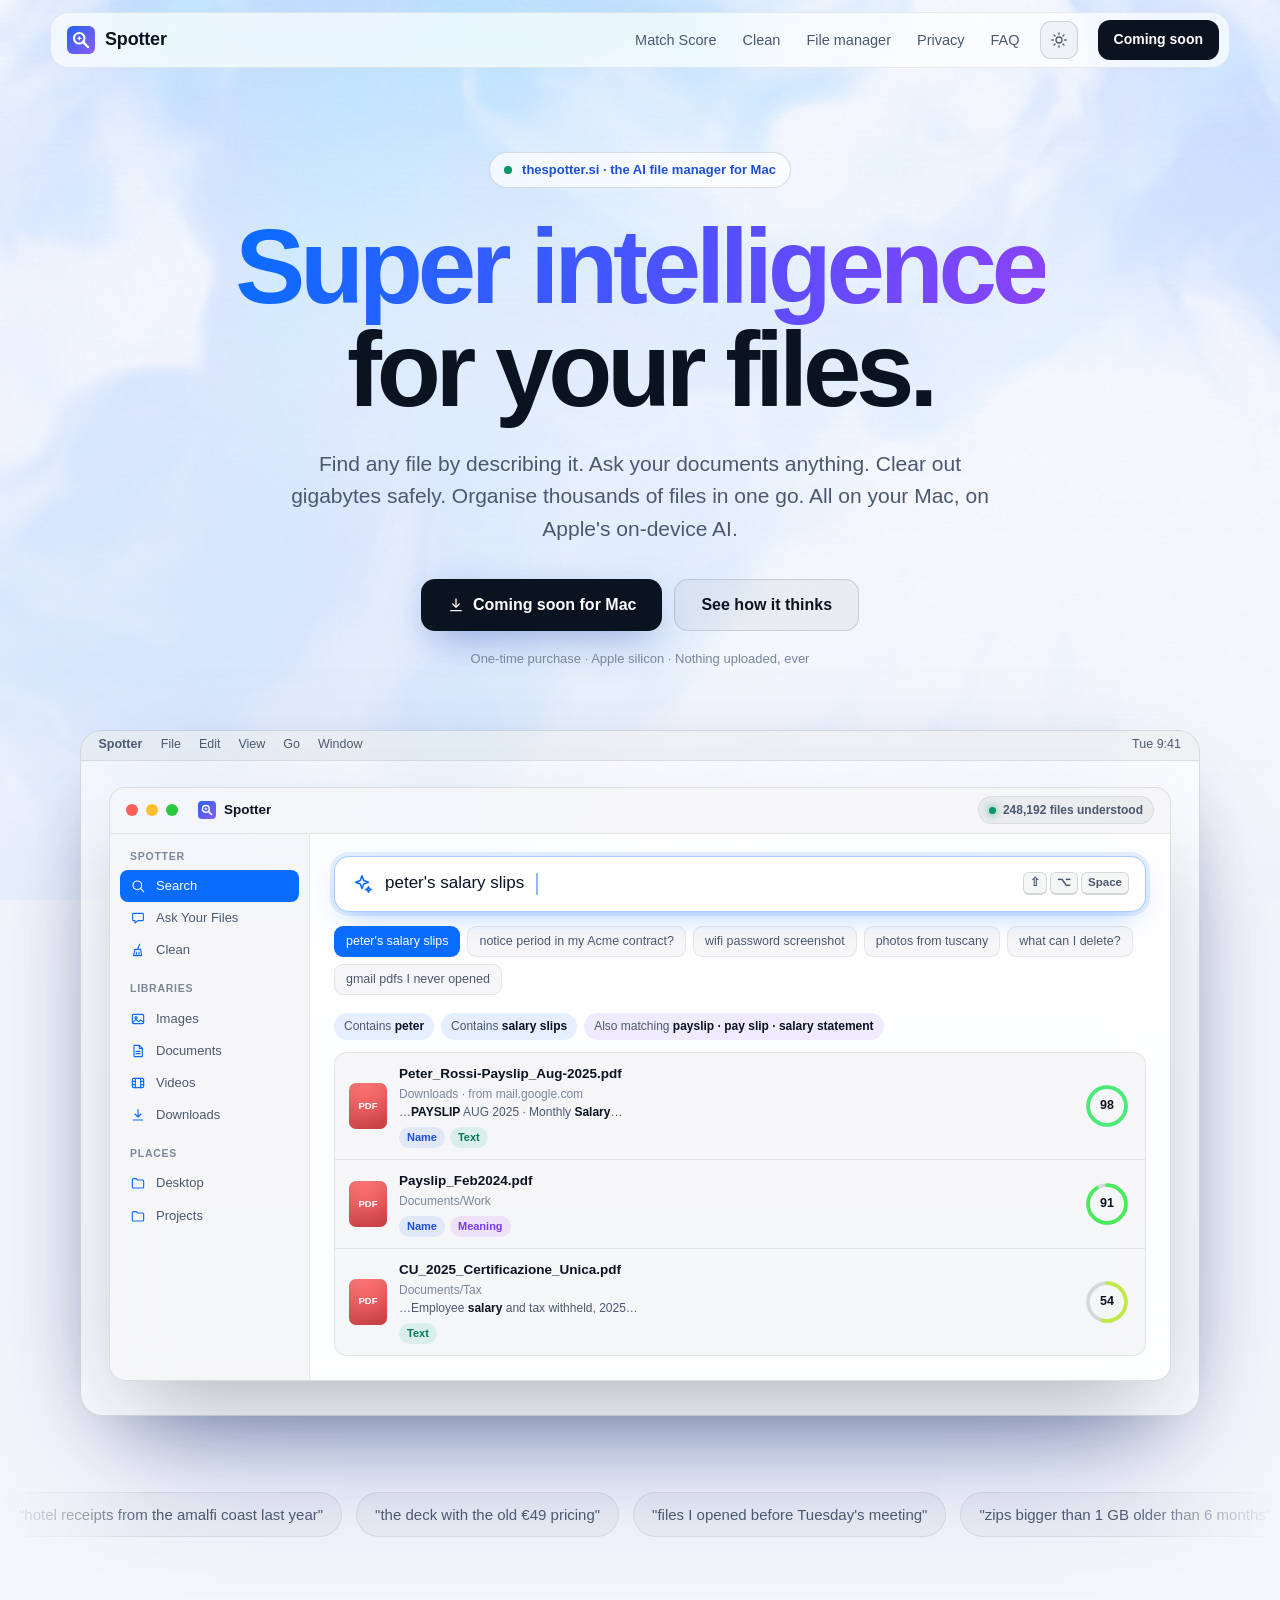
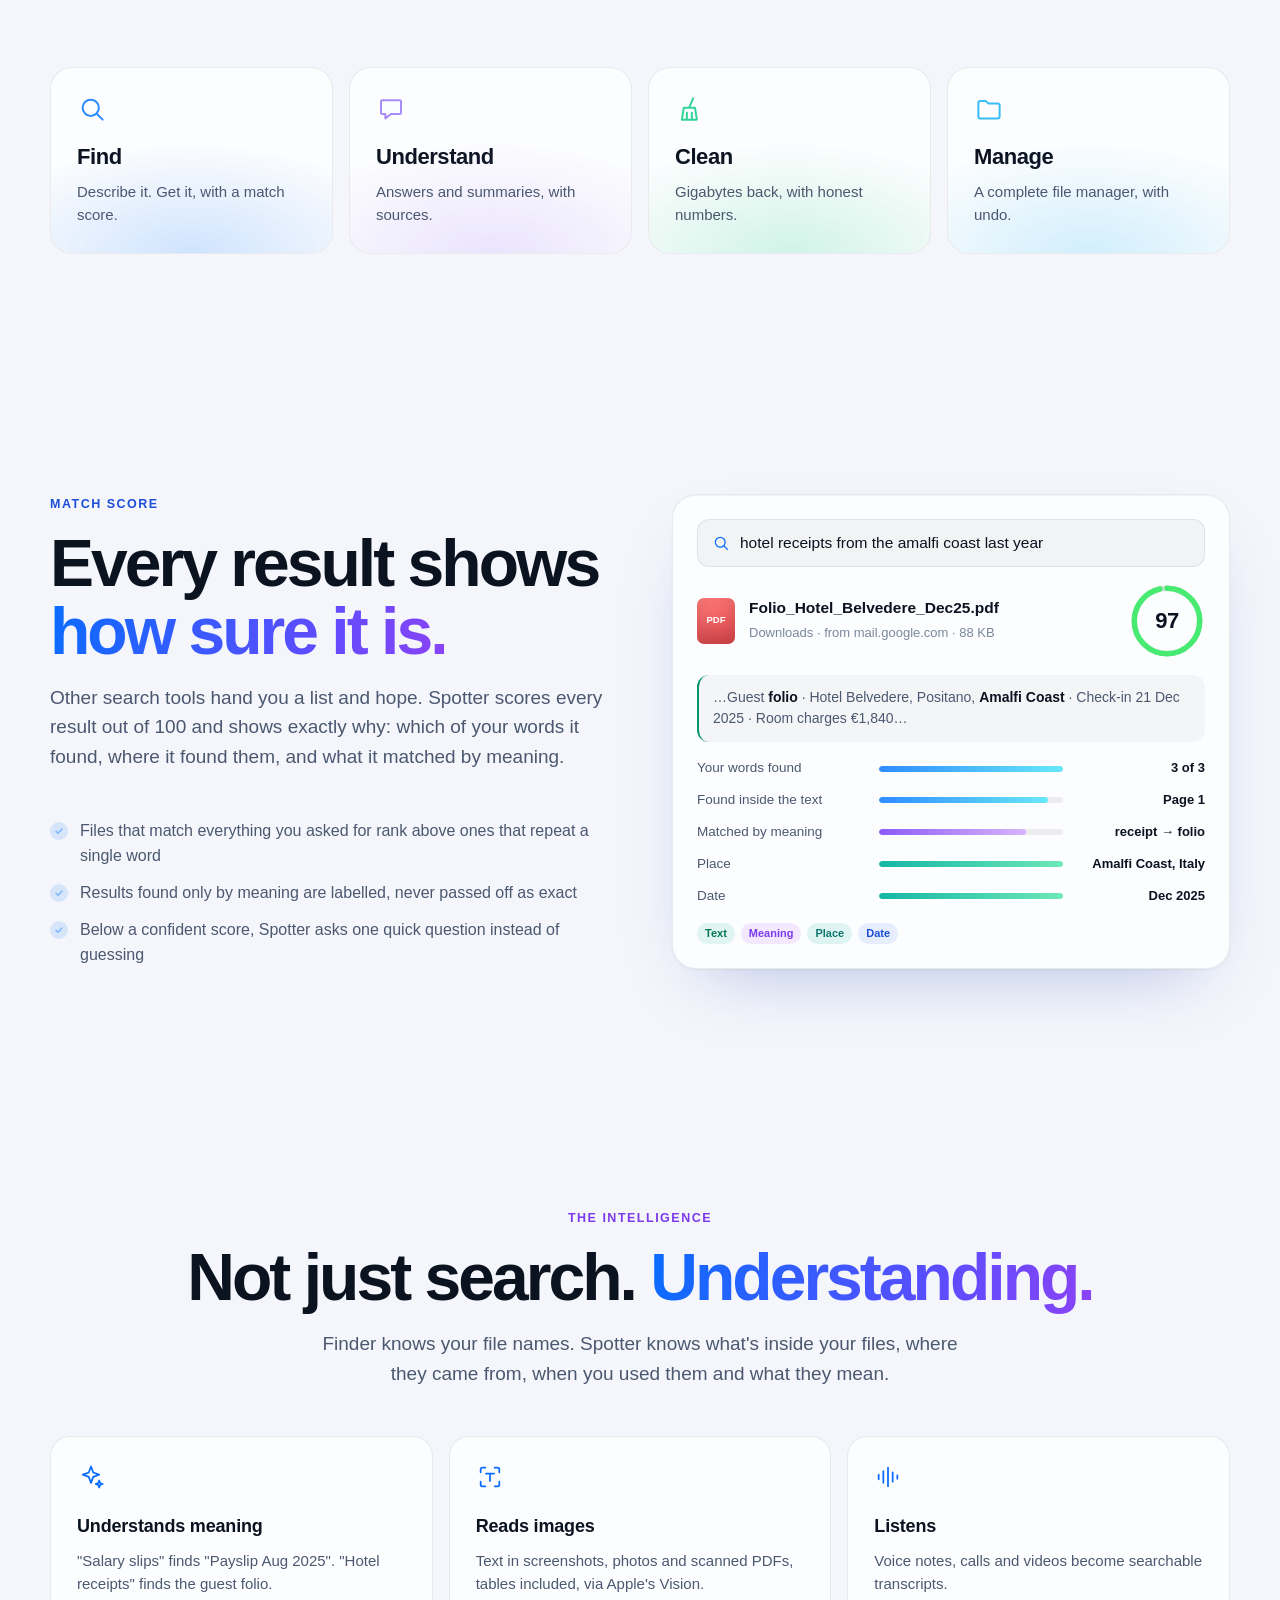
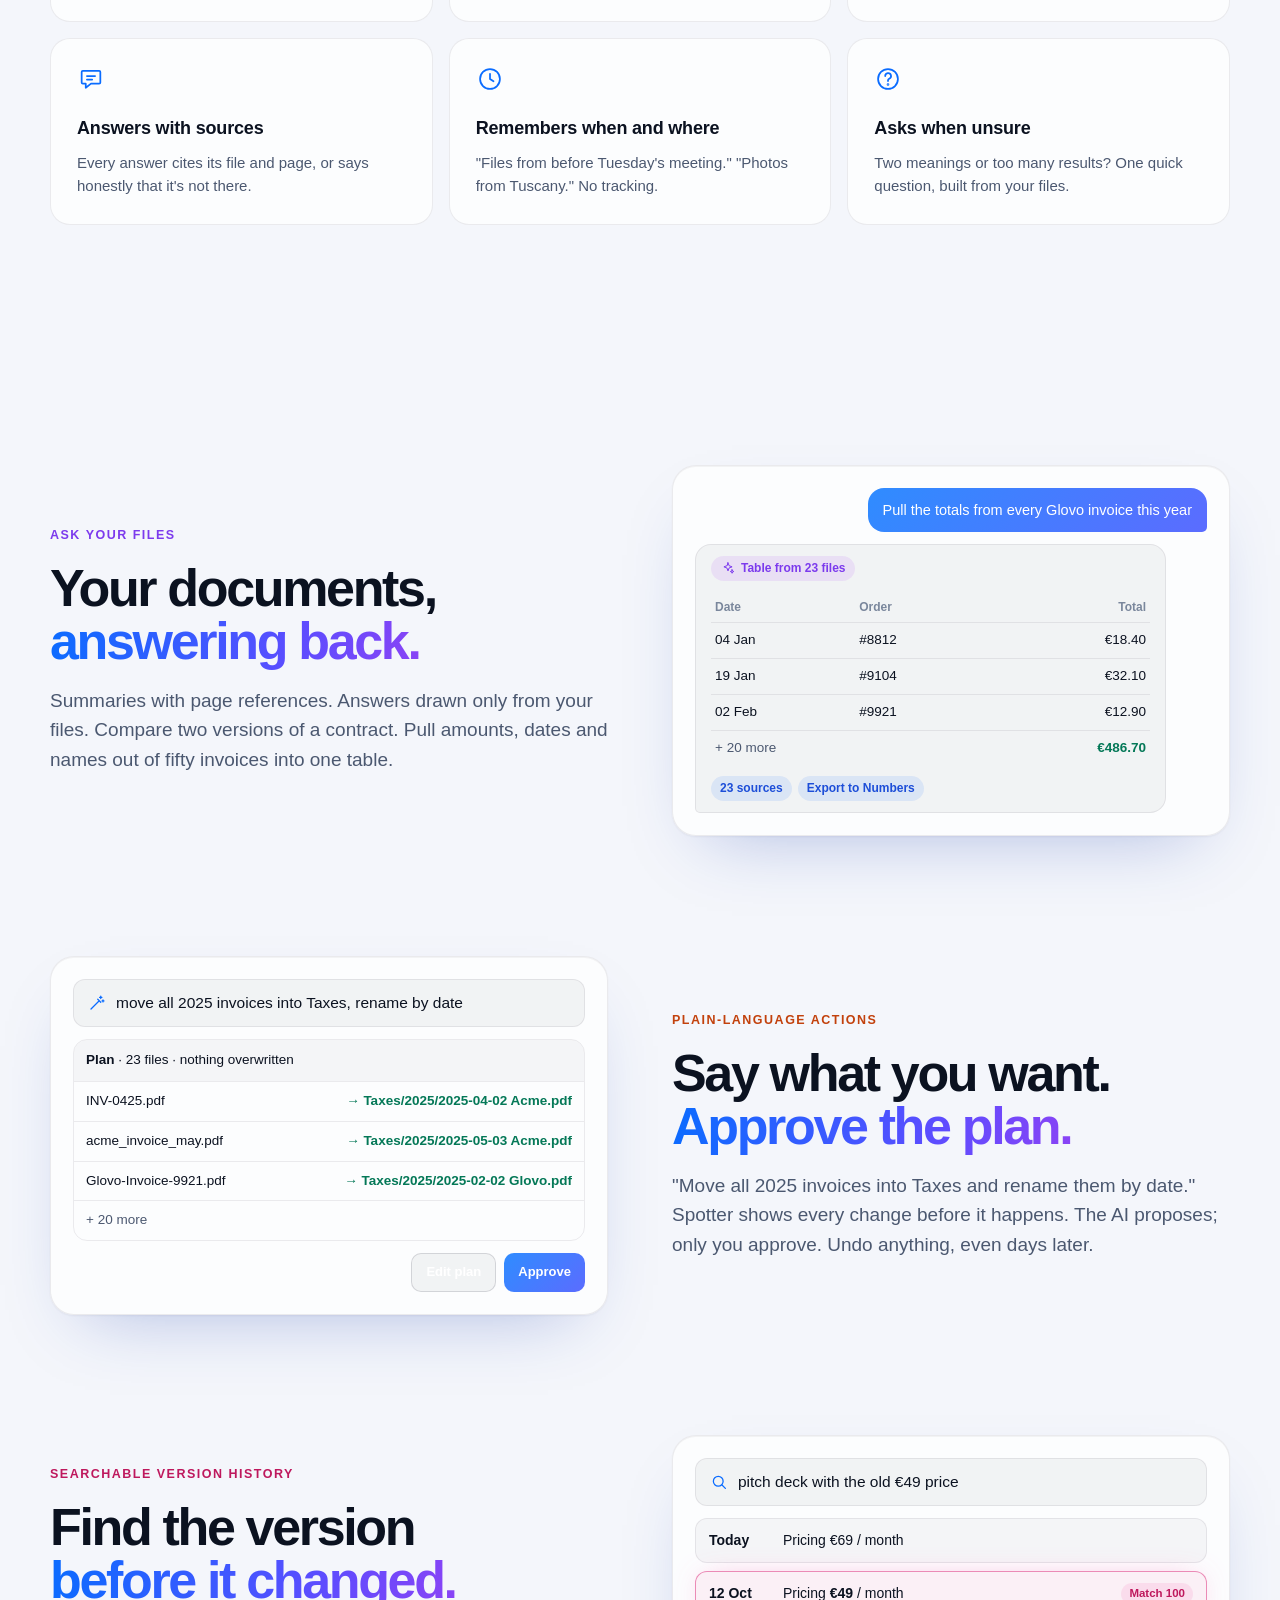
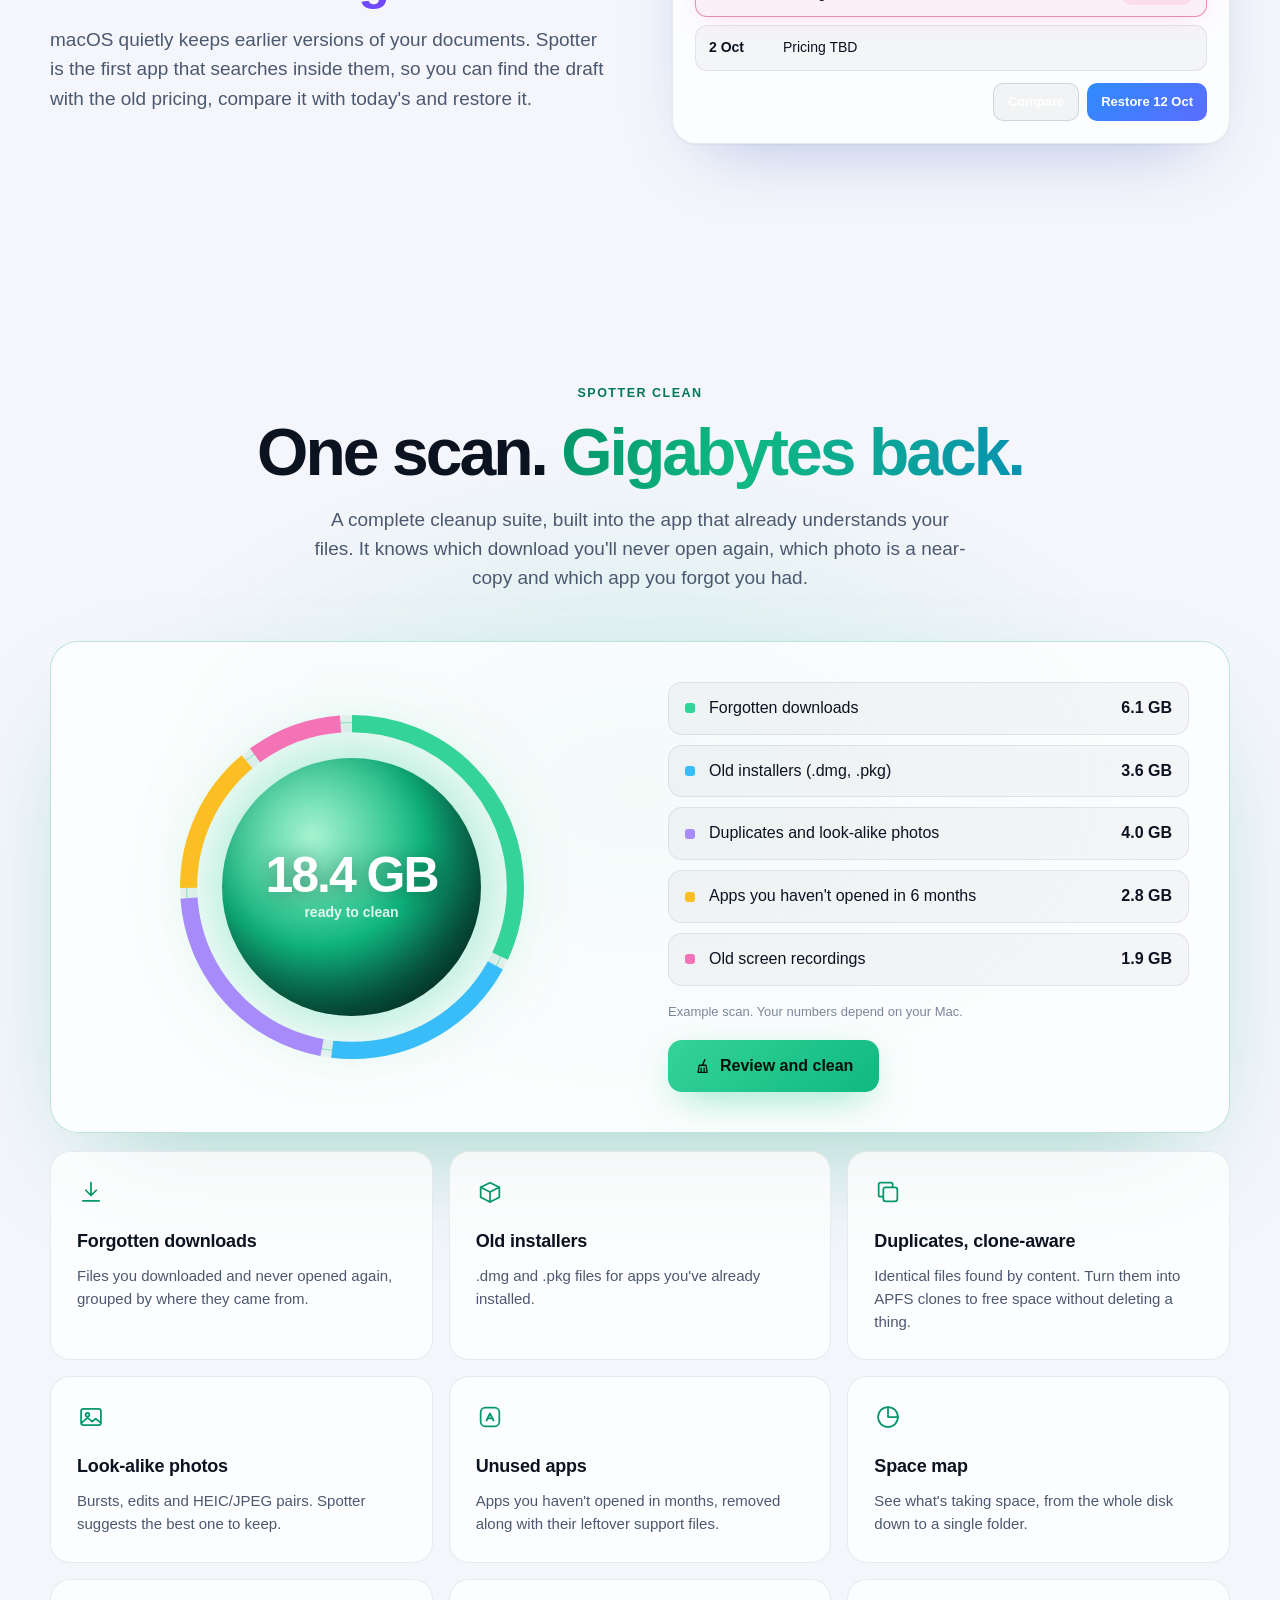
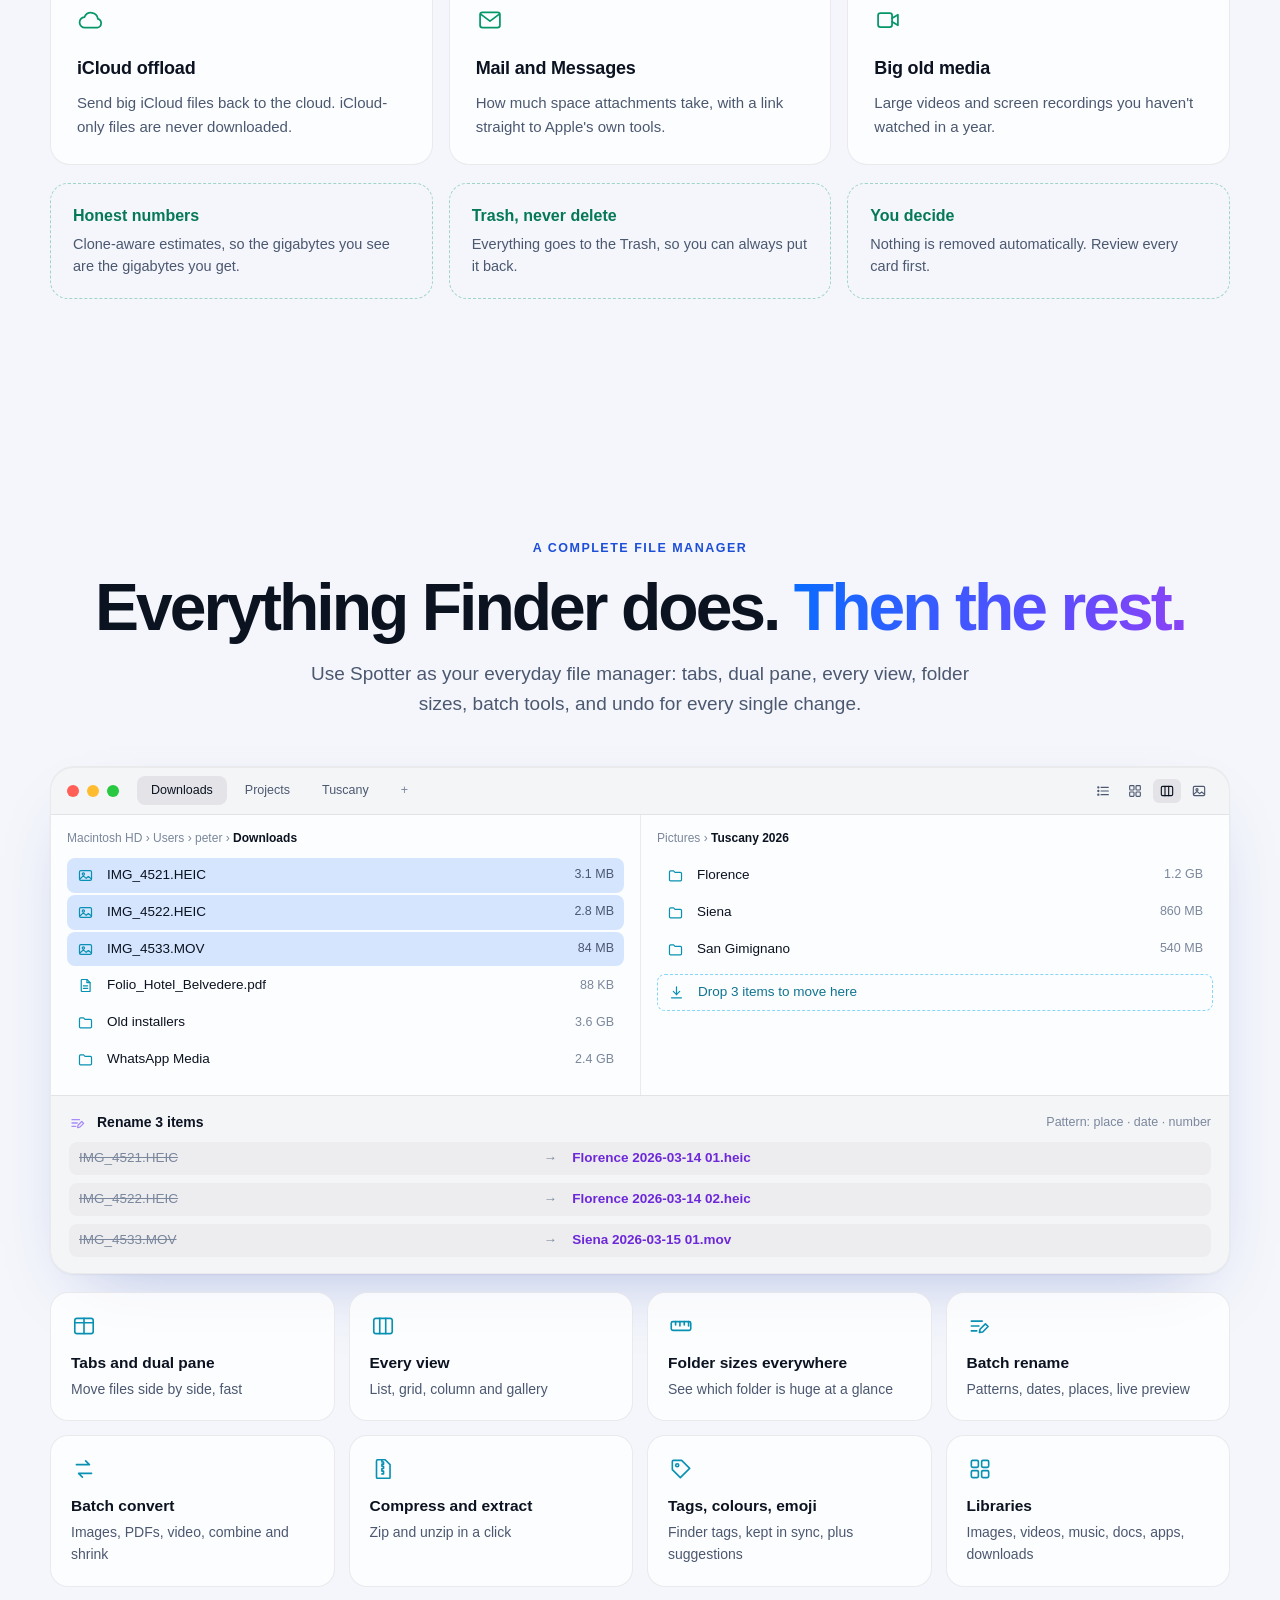
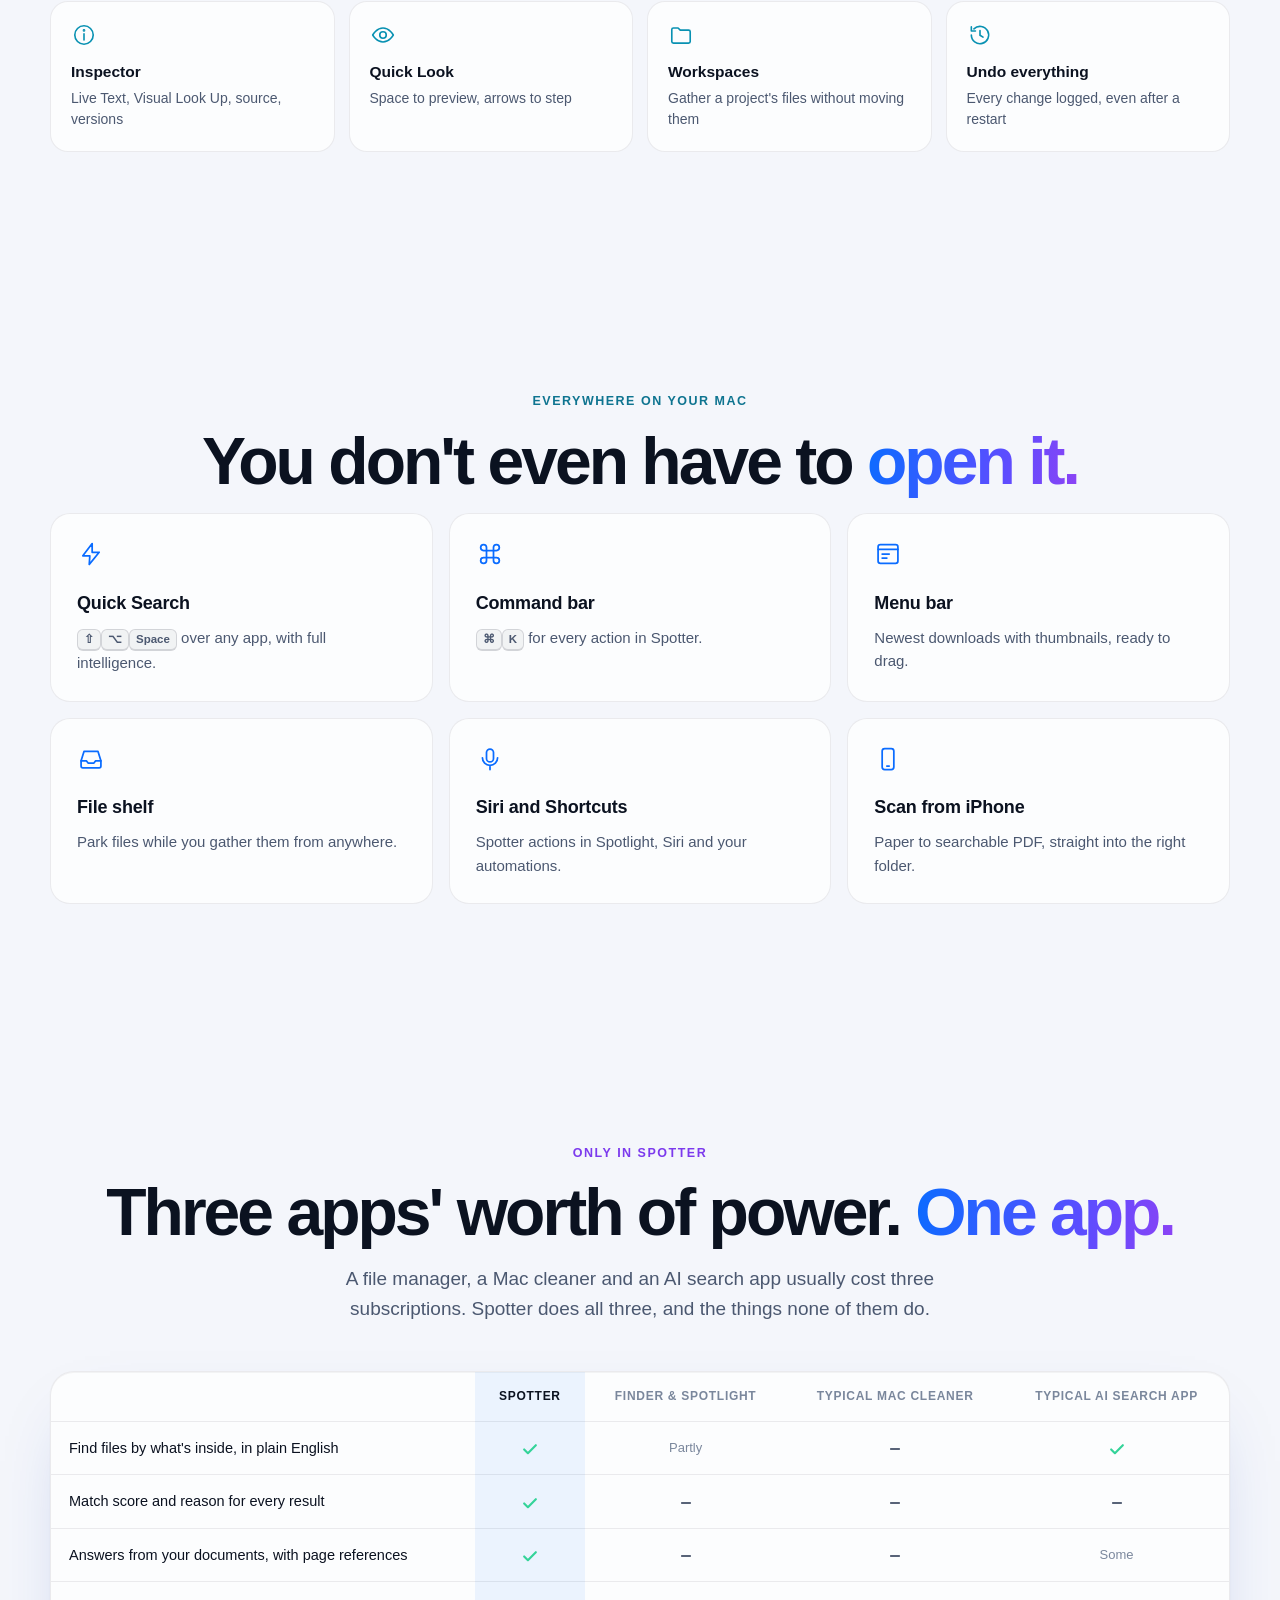
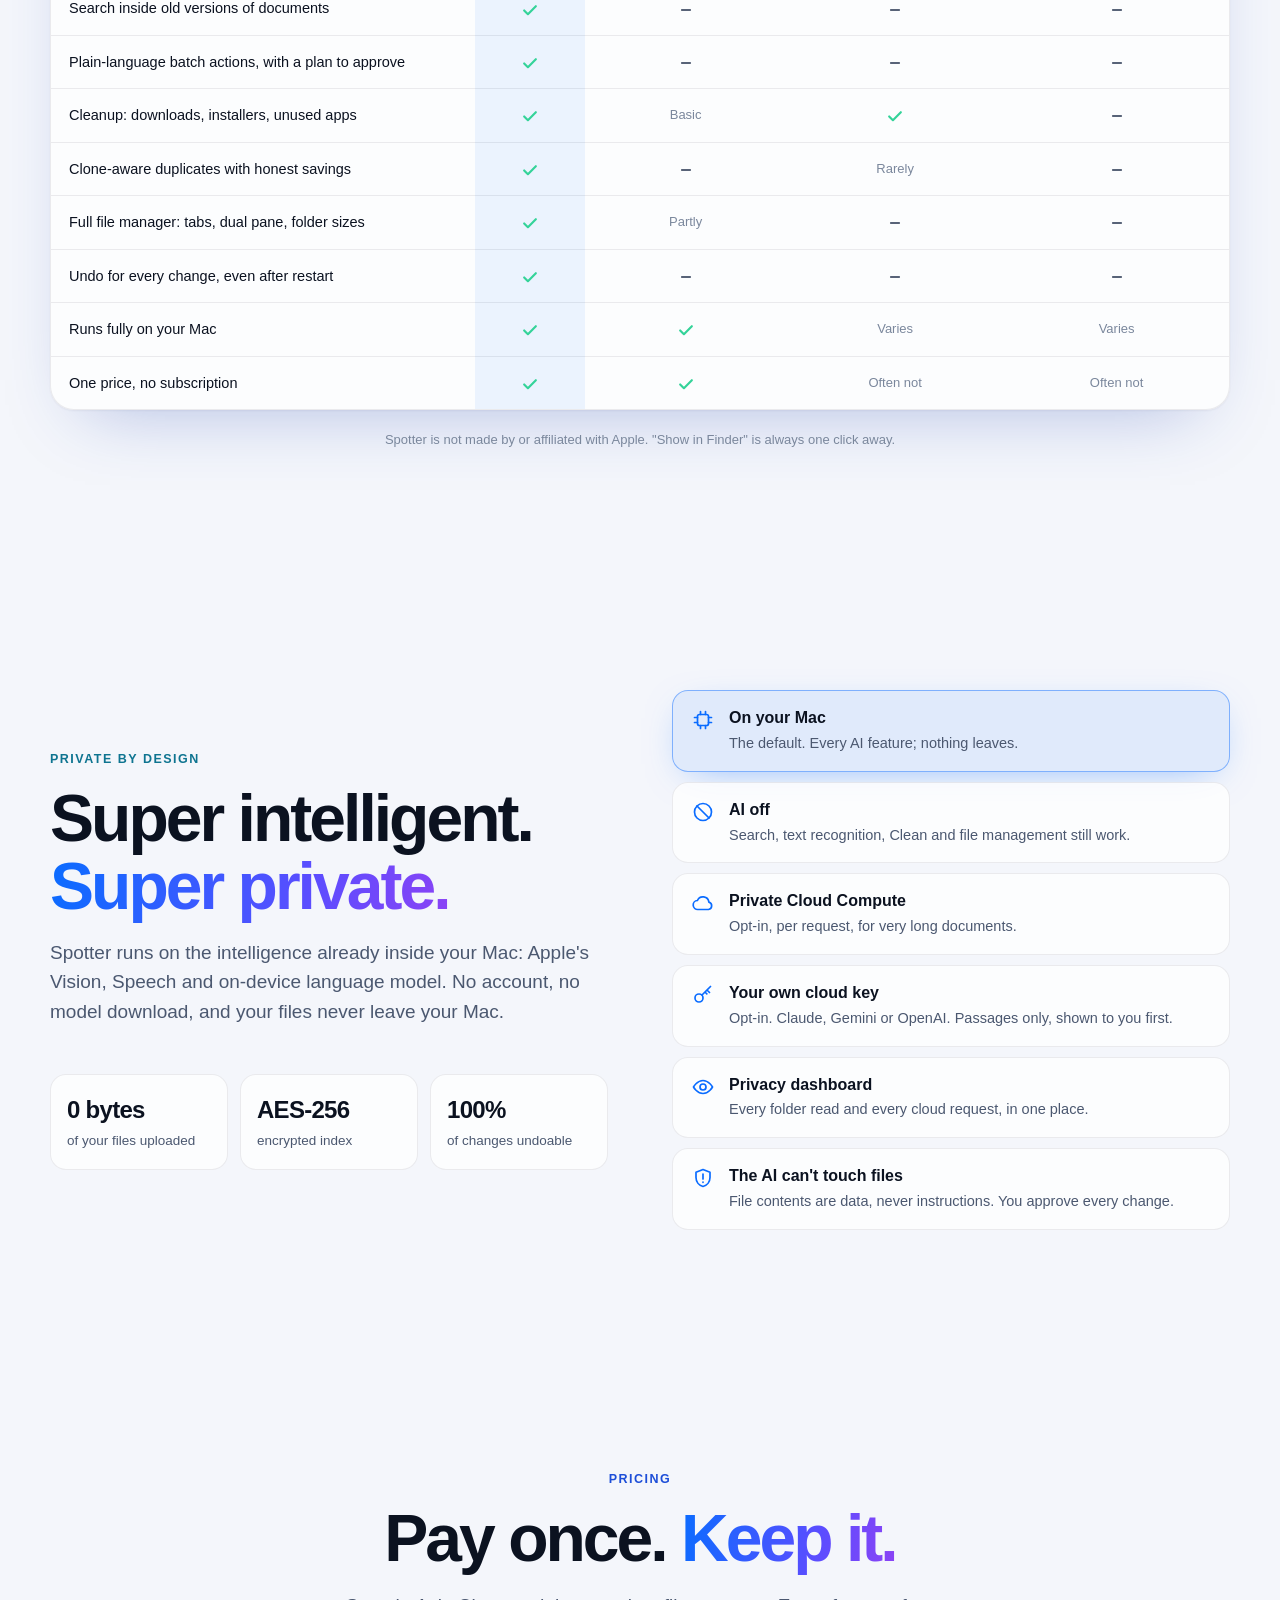
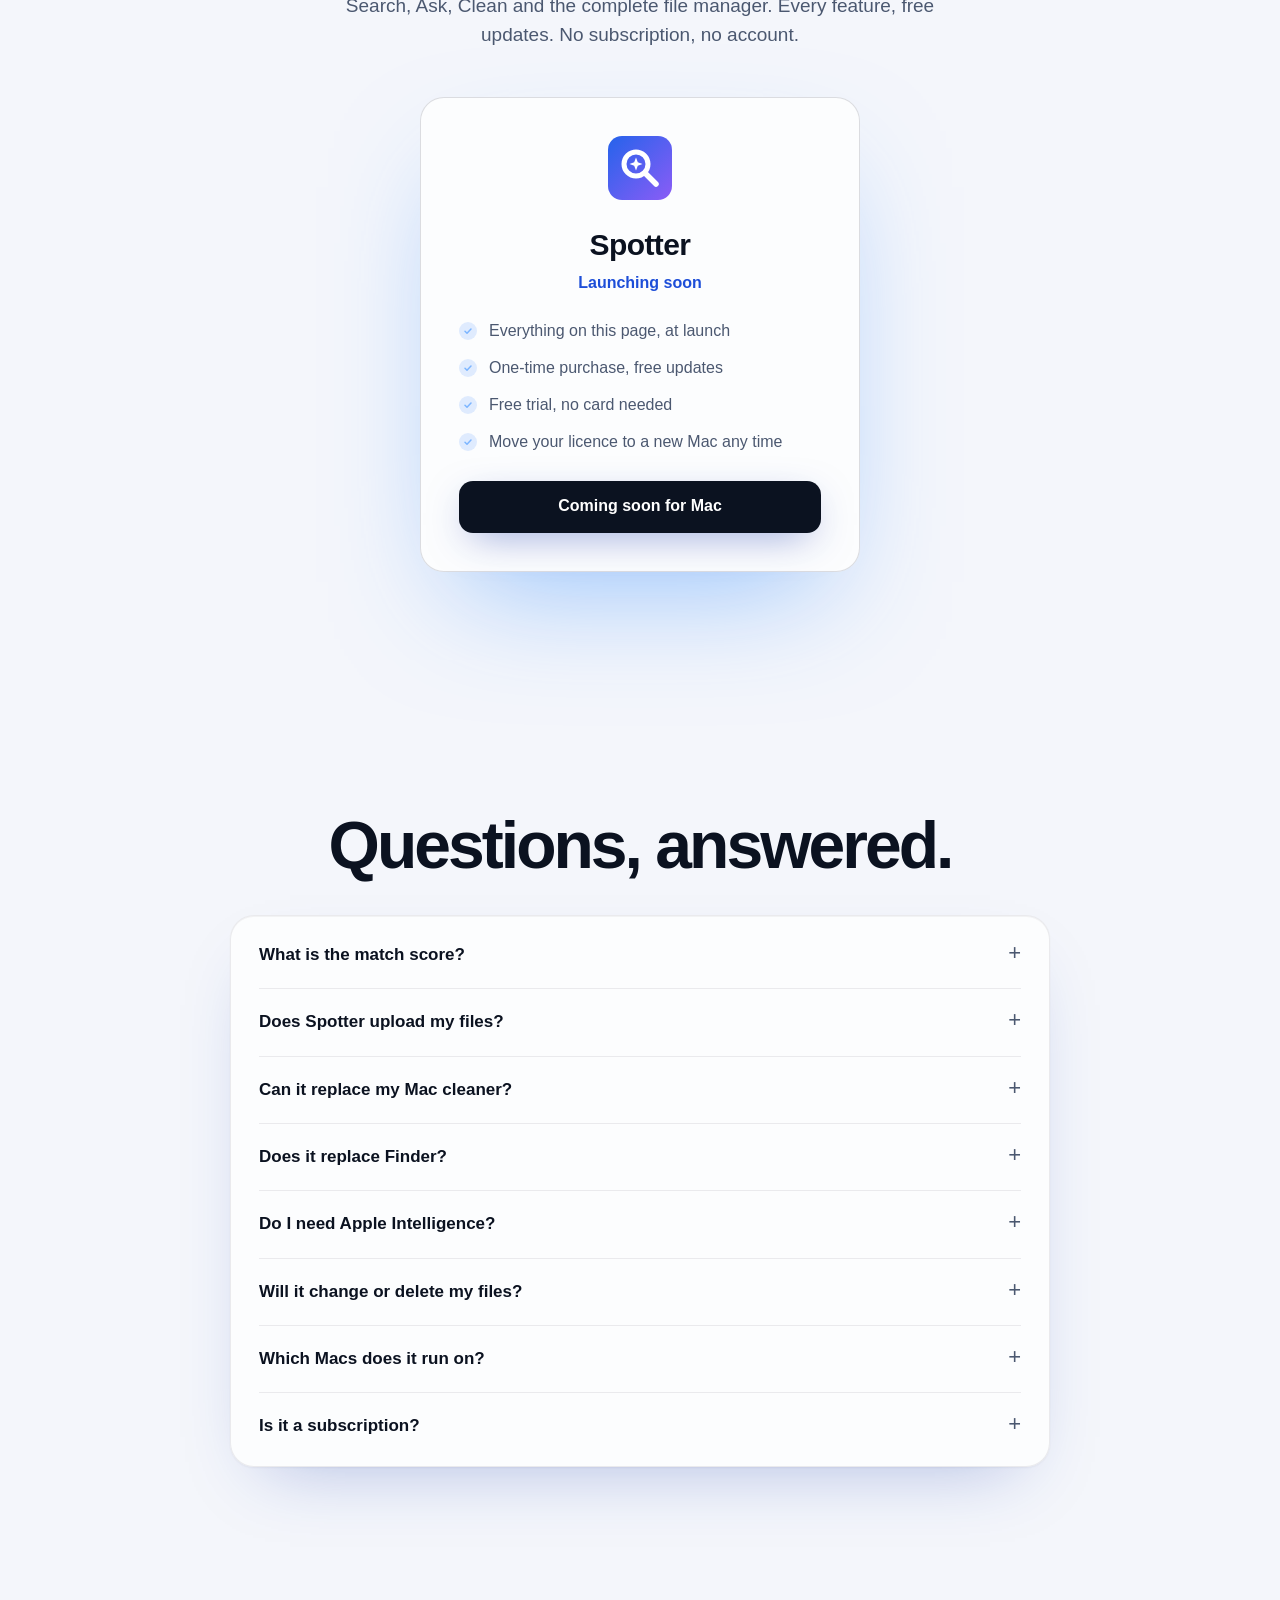
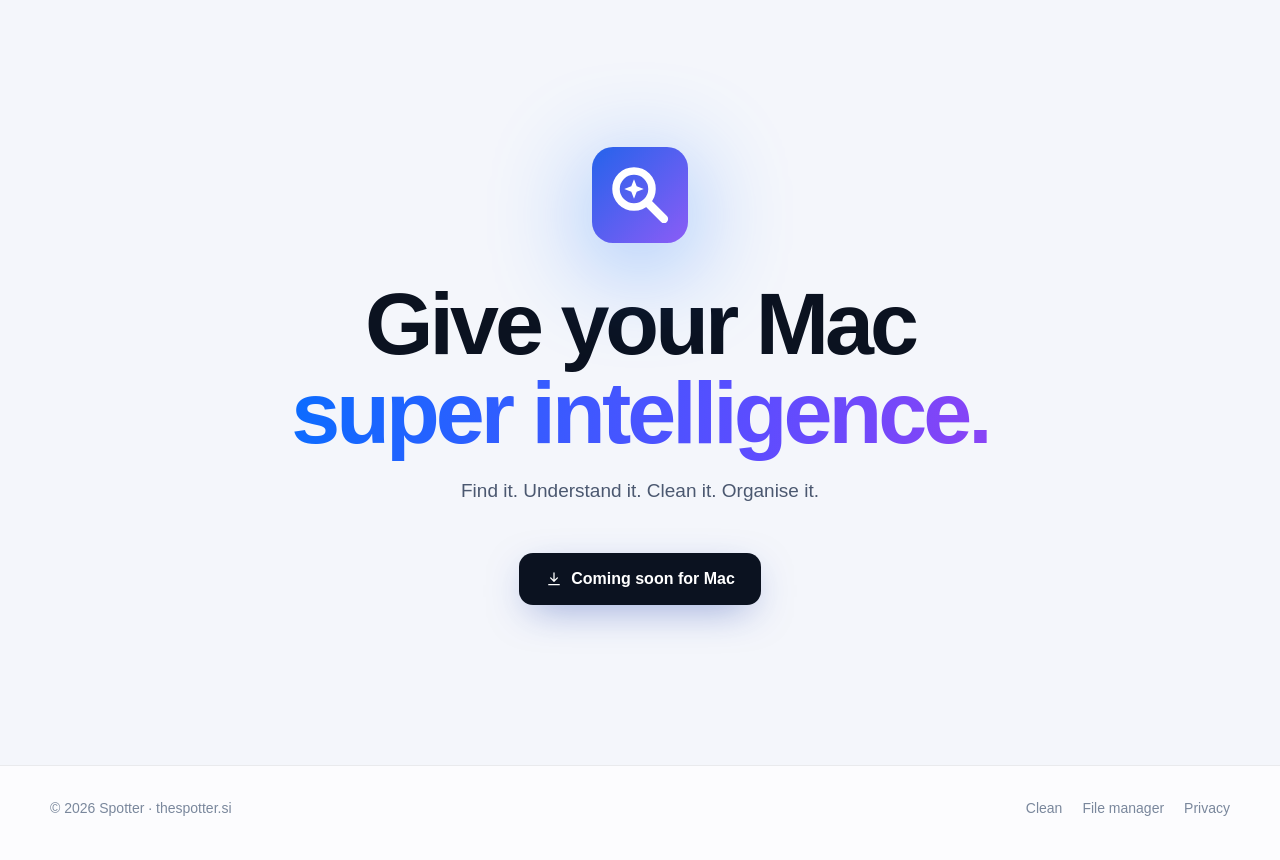
==== commit 638b4ee4: "Website: use Peter and Italy in all demo data Removes the founder's name and India-specific places, " ====
--- a/index.html
+++ b/index.html
@@ -140,10 +140,10 @@
                 <span class="ab-keys"><kbd>⇧</kbd><kbd>⌥</kbd><kbd>Space</kbd></span>
               </div>
               <div class="try">
-                <button data-s="0">priyanshu's salary slips</button>
+                <button data-s="0">peter's salary slips</button>
                 <button data-s="1">notice period in my Acme contract?</button>
                 <button data-s="2">wifi password screenshot</button>
-                <button data-s="3">photos from meghalaya</button>
+                <button data-s="3">photos from tuscany</button>
                 <button data-s="4">what can I delete?</button>
                 <button data-s="5">gmail pdfs I never opened</button>
               </div>
@@ -158,8 +158,8 @@
   <!-- MARQUEE -->
   <section class="marquee" aria-label="Things you can ask">
     <div class="track">
-      <span>"hotel receipts from goa last year"</span><span>"the deck with the old ₹499 pricing"</span><span>"files I opened before Tuesday's meeting"</span><span>"zips bigger than 1 GB older than 6 months"</span><span>"invoices from acme over 1 MB"</span><span>"videos from my iPhone in August"</span><span>"what does my lease say about pets?"</span><span>"move all 2025 invoices into Taxes"</span><span>"screenshots with a tracking number"</span><span>"duplicate photos from the wedding"</span>
-      <span aria-hidden="true">"hotel receipts from goa last year"</span><span aria-hidden="true">"the deck with the old ₹499 pricing"</span><span aria-hidden="true">"files I opened before Tuesday's meeting"</span><span aria-hidden="true">"zips bigger than 1 GB older than 6 months"</span><span aria-hidden="true">"invoices from acme over 1 MB"</span><span aria-hidden="true">"videos from my iPhone in August"</span><span aria-hidden="true">"what does my lease say about pets?"</span><span aria-hidden="true">"move all 2025 invoices into Taxes"</span><span aria-hidden="true">"screenshots with a tracking number"</span><span aria-hidden="true">"duplicate photos from the wedding"</span>
+      <span>"hotel receipts from the amalfi coast last year"</span><span>"the deck with the old €49 pricing"</span><span>"files I opened before Tuesday's meeting"</span><span>"zips bigger than 1 GB older than 6 months"</span><span>"invoices from acme over 1 MB"</span><span>"videos from my iPhone in August"</span><span>"what does my lease say about pets?"</span><span>"move all 2025 invoices into Taxes"</span><span>"screenshots with a tracking number"</span><span>"duplicate photos from the wedding"</span>
+      <span aria-hidden="true">"hotel receipts from the amalfi coast last year"</span><span aria-hidden="true">"the deck with the old €49 pricing"</span><span aria-hidden="true">"files I opened before Tuesday's meeting"</span><span aria-hidden="true">"zips bigger than 1 GB older than 6 months"</span><span aria-hidden="true">"invoices from acme over 1 MB"</span><span aria-hidden="true">"videos from my iPhone in August"</span><span aria-hidden="true">"what does my lease say about pets?"</span><span aria-hidden="true">"move all 2025 invoices into Taxes"</span><span aria-hidden="true">"screenshots with a tracking number"</span><span aria-hidden="true">"duplicate photos from the wedding"</span>
     </div>
   </section>
 
@@ -189,18 +189,18 @@
         </ul>
       </div>
       <div class="score-card glass reveal">
-        <div class="sc-q"><svg><use href="#i-search"/></svg>hotel receipts from goa last year</div>
+        <div class="sc-q"><svg><use href="#i-search"/></svg>hotel receipts from the amalfi coast last year</div>
         <div class="sc-top">
           <i class="ico pdf">PDF</i>
-          <div><b>Folio_TajFortAguada_Dec25.pdf</b><small>Downloads · from mail.google.com · 88 KB</small></div>
+          <div><b>Folio_Hotel_Belvedere_Dec25.pdf</b><small>Downloads · from mail.google.com · 88 KB</small></div>
           <span class="score big" style="--v:97"><svg viewBox="0 0 36 36"><circle cx="18" cy="18" r="15.5" pathLength="100"/><circle class="fill" cx="18" cy="18" r="15.5" pathLength="100"/></svg><b><span data-count="97">97</span></b></span>
         </div>
-        <p class="sc-snip">…Guest <mark>folio</mark> · Taj Fort Aguada, <mark>Goa</mark> · Check-in 21 Dec 2025 · Room charges ₹18,400…</p>
+        <p class="sc-snip">…Guest <mark>folio</mark> · Hotel Belvedere, Positano, <mark>Amalfi Coast</mark> · Check-in 21 Dec 2025 · Room charges €1,840…</p>
         <div class="bars">
           <div><span>Your words found</span><i style="--w:100%"></i><b>3 of 3</b></div>
           <div><span>Found inside the text</span><i style="--w:92%"></i><b>Page 1</b></div>
           <div><span>Matched by meaning</span><i style="--w:80%" class="v"></i><b>receipt → folio</b></div>
-          <div><span>Place</span><i style="--w:100%" class="t"></i><b>Goa, India</b></div>
+          <div><span>Place</span><i style="--w:100%" class="t"></i><b>Amalfi Coast, Italy</b></div>
           <div><span>Date</span><i style="--w:100%" class="t"></i><b>Dec 2025</b></div>
         </div>
         <div class="sc-why"><span class="t-text">Text</span><span class="t-mean">Meaning</span><span class="t-meta">Place</span><span class="t-name">Date</span></div>
@@ -221,7 +221,7 @@
         <article><svg><use href="#i-text"/></svg><h3>Reads images</h3><p>Text in screenshots, photos and scanned PDFs, tables included, via Apple's Vision.</p></article>
         <article><svg><use href="#i-wave"/></svg><h3>Listens</h3><p>Voice notes, calls and videos become searchable transcripts.</p></article>
         <article><svg><use href="#i-quote"/></svg><h3>Answers with sources</h3><p>Every answer cites its file and page, or says honestly that it's not there.</p></article>
-        <article><svg><use href="#i-clock"/></svg><h3>Remembers when and where</h3><p>"Files from before Tuesday's meeting." "Photos from Meghalaya." No tracking.</p></article>
+        <article><svg><use href="#i-clock"/></svg><h3>Remembers when and where</h3><p>"Files from before Tuesday's meeting." "Photos from Tuscany." No tracking.</p></article>
         <article><svg><use href="#i-question"/></svg><h3>Asks when unsure</h3><p>Two meanings or too many results? One quick question, built from your files.</p></article>
       </div>
     </div>
@@ -237,9 +237,9 @@
           <p class="section-lede">Summaries with page references. Answers drawn only from your files. Compare two versions of a contract. Pull amounts, dates and names out of fifty invoices into one table.</p>
         </div>
         <div class="glass mock chat">
-          <div class="bubble me">Pull the totals from every Swiggy invoice this year</div>
+          <div class="bubble me">Pull the totals from every Glovo invoice this year</div>
           <div class="bubble ai"><span class="ai-badge"><svg><use href="#i-spark"/></svg>Table from 23 files</span>
-            <table class="mini-table"><tr><th>Date</th><th>Order</th><th>Total</th></tr><tr><td>04 Jan</td><td>#8812</td><td>₹642</td></tr><tr><td>19 Jan</td><td>#9104</td><td>₹1,180</td></tr><tr><td>02 Feb</td><td>#9921</td><td>₹415</td></tr><tr class="muted"><td colspan="2">+ 20 more</td><td><b>₹21,964</b></td></tr></table>
+            <table class="mini-table"><tr><th>Date</th><th>Order</th><th>Total</th></tr><tr><td>04 Jan</td><td>#8812</td><td>€18.40</td></tr><tr><td>19 Jan</td><td>#9104</td><td>€32.10</td></tr><tr><td>02 Feb</td><td>#9921</td><td>€12.90</td></tr><tr class="muted"><td colspan="2">+ 20 more</td><td><b>€486.70</b></td></tr></table>
             <span class="cite">23 sources</span><span class="cite">Export to Numbers</span>
           </div>
         </div>
@@ -257,7 +257,7 @@
             <p><b>Plan</b> · 23 files · nothing overwritten</p>
             <div><span>INV-0425.pdf</span><span>→ Taxes/2025/2025-04-02 Acme.pdf</span></div>
             <div><span>acme_invoice_may.pdf</span><span>→ Taxes/2025/2025-05-03 Acme.pdf</span></div>
-            <div><span>Swiggy-Invoice-9921.pdf</span><span>→ Taxes/2025/2025-02-02 Swiggy.pdf</span></div>
+            <div><span>Glovo-Invoice-9921.pdf</span><span>→ Taxes/2025/2025-02-02 Glovo.pdf</span></div>
             <div class="muted"><span>+ 20 more</span><span></span></div>
           </div>
           <div class="btns"><button class="mini ghost">Edit plan</button><button class="mini">Approve</button></div>
@@ -271,10 +271,10 @@
           <p class="section-lede">macOS quietly keeps earlier versions of your documents. Spotter is the first app that searches inside them, so you can find the draft with the old pricing, compare it with today's and restore it.</p>
         </div>
         <div class="glass mock">
-          <div class="mini-search"><svg><use href="#i-search"/></svg>pitch deck with the old ₹499 price</div>
+          <div class="mini-search"><svg><use href="#i-search"/></svg>pitch deck with the old €49 price</div>
           <div class="versions">
-            <div><b>Today</b><span>Pricing ₹699 / month</span></div>
-            <div class="hit"><b>12 Oct</b><span>Pricing <mark>₹499</mark> / month</span><em>Match 100</em></div>
+            <div><b>Today</b><span>Pricing €69 / month</span></div>
+            <div class="hit"><b>12 Oct</b><span>Pricing <mark>€49</mark> / month</span><em>Match 100</em></div>
             <div><b>2 Oct</b><span>Pricing TBD</span></div>
           </div>
           <div class="btns"><button class="mini ghost">Compare</button><button class="mini">Restore 12 Oct</button></div>
@@ -348,36 +348,36 @@
       <div class="fm glass reveal">
         <div class="fm-bar">
           <span class="lights"><i></i><i></i><i></i></span>
-          <div class="tabs"><span class="on">Downloads</span><span>Projects</span><span>NE Trip</span><span class="plus">+</span></div>
+          <div class="tabs"><span class="on">Downloads</span><span>Projects</span><span>Tuscany</span><span class="plus">+</span></div>
           <div class="views"><svg><use href="#i-list"/></svg><svg><use href="#i-grid"/></svg><svg class="on"><use href="#i-columns"/></svg><svg><use href="#i-photo"/></svg></div>
         </div>
         <div class="fm-panes">
           <div class="fm-pane">
-            <p class="crumb">Macintosh HD › Users › priyanshu › <b>Downloads</b></p>
+            <p class="crumb">Macintosh HD › Users › peter › <b>Downloads</b></p>
             <ul>
               <li class="sel"><svg><use href="#i-photo"/></svg><span>IMG_4521.HEIC</span><em>3.1 MB</em></li>
               <li class="sel"><svg><use href="#i-photo"/></svg><span>IMG_4522.HEIC</span><em>2.8 MB</em></li>
               <li class="sel"><svg><use href="#i-photo"/></svg><span>IMG_4533.MOV</span><em>84 MB</em></li>
-              <li><svg><use href="#i-doc"/></svg><span>Folio_TajFortAguada.pdf</span><em>88 KB</em></li>
+              <li><svg><use href="#i-doc"/></svg><span>Folio_Hotel_Belvedere.pdf</span><em>88 KB</em></li>
               <li><svg><use href="#i-folder"/></svg><span>Old installers</span><em>3.6 GB</em></li>
               <li><svg><use href="#i-folder"/></svg><span>WhatsApp Media</span><em>2.4 GB</em></li>
             </ul>
           </div>
           <div class="fm-pane">
-            <p class="crumb">Pictures › <b>NE Trip 2026</b></p>
+            <p class="crumb">Pictures › <b>Tuscany 2026</b></p>
             <ul>
-              <li><svg><use href="#i-folder"/></svg><span>Shillong</span><em>1.2 GB</em></li>
-              <li><svg><use href="#i-folder"/></svg><span>Cherrapunji</span><em>860 MB</em></li>
-              <li><svg><use href="#i-folder"/></svg><span>Dawki</span><em>540 MB</em></li>
+              <li><svg><use href="#i-folder"/></svg><span>Florence</span><em>1.2 GB</em></li>
+              <li><svg><use href="#i-folder"/></svg><span>Siena</span><em>860 MB</em></li>
+              <li><svg><use href="#i-folder"/></svg><span>San Gimignano</span><em>540 MB</em></li>
               <li class="drop"><svg><use href="#i-down"/></svg><span>Drop 3 items to move here</span><em></em></li>
             </ul>
           </div>
         </div>
         <div class="rename">
           <div class="rn-head"><svg><use href="#i-rename"/></svg><b>Rename 3 items</b><span>Pattern: place · date · number</span></div>
-          <div class="rn-row"><s>IMG_4521.HEIC</s><span>→</span><b>Shillong 2026-03-14 01.heic</b></div>
-          <div class="rn-row"><s>IMG_4522.HEIC</s><span>→</span><b>Shillong 2026-03-14 02.heic</b></div>
-          <div class="rn-row"><s>IMG_4533.MOV</s><span>→</span><b>Dawki 2026-03-15 01.mov</b></div>
+          <div class="rn-row"><s>IMG_4521.HEIC</s><span>→</span><b>Florence 2026-03-14 01.heic</b></div>
+          <div class="rn-row"><s>IMG_4522.HEIC</s><span>→</span><b>Florence 2026-03-14 02.heic</b></div>
+          <div class="rn-row"><s>IMG_4533.MOV</s><span>→</span><b>Siena 2026-03-15 01.mov</b></div>
         </div>
       </div>
 
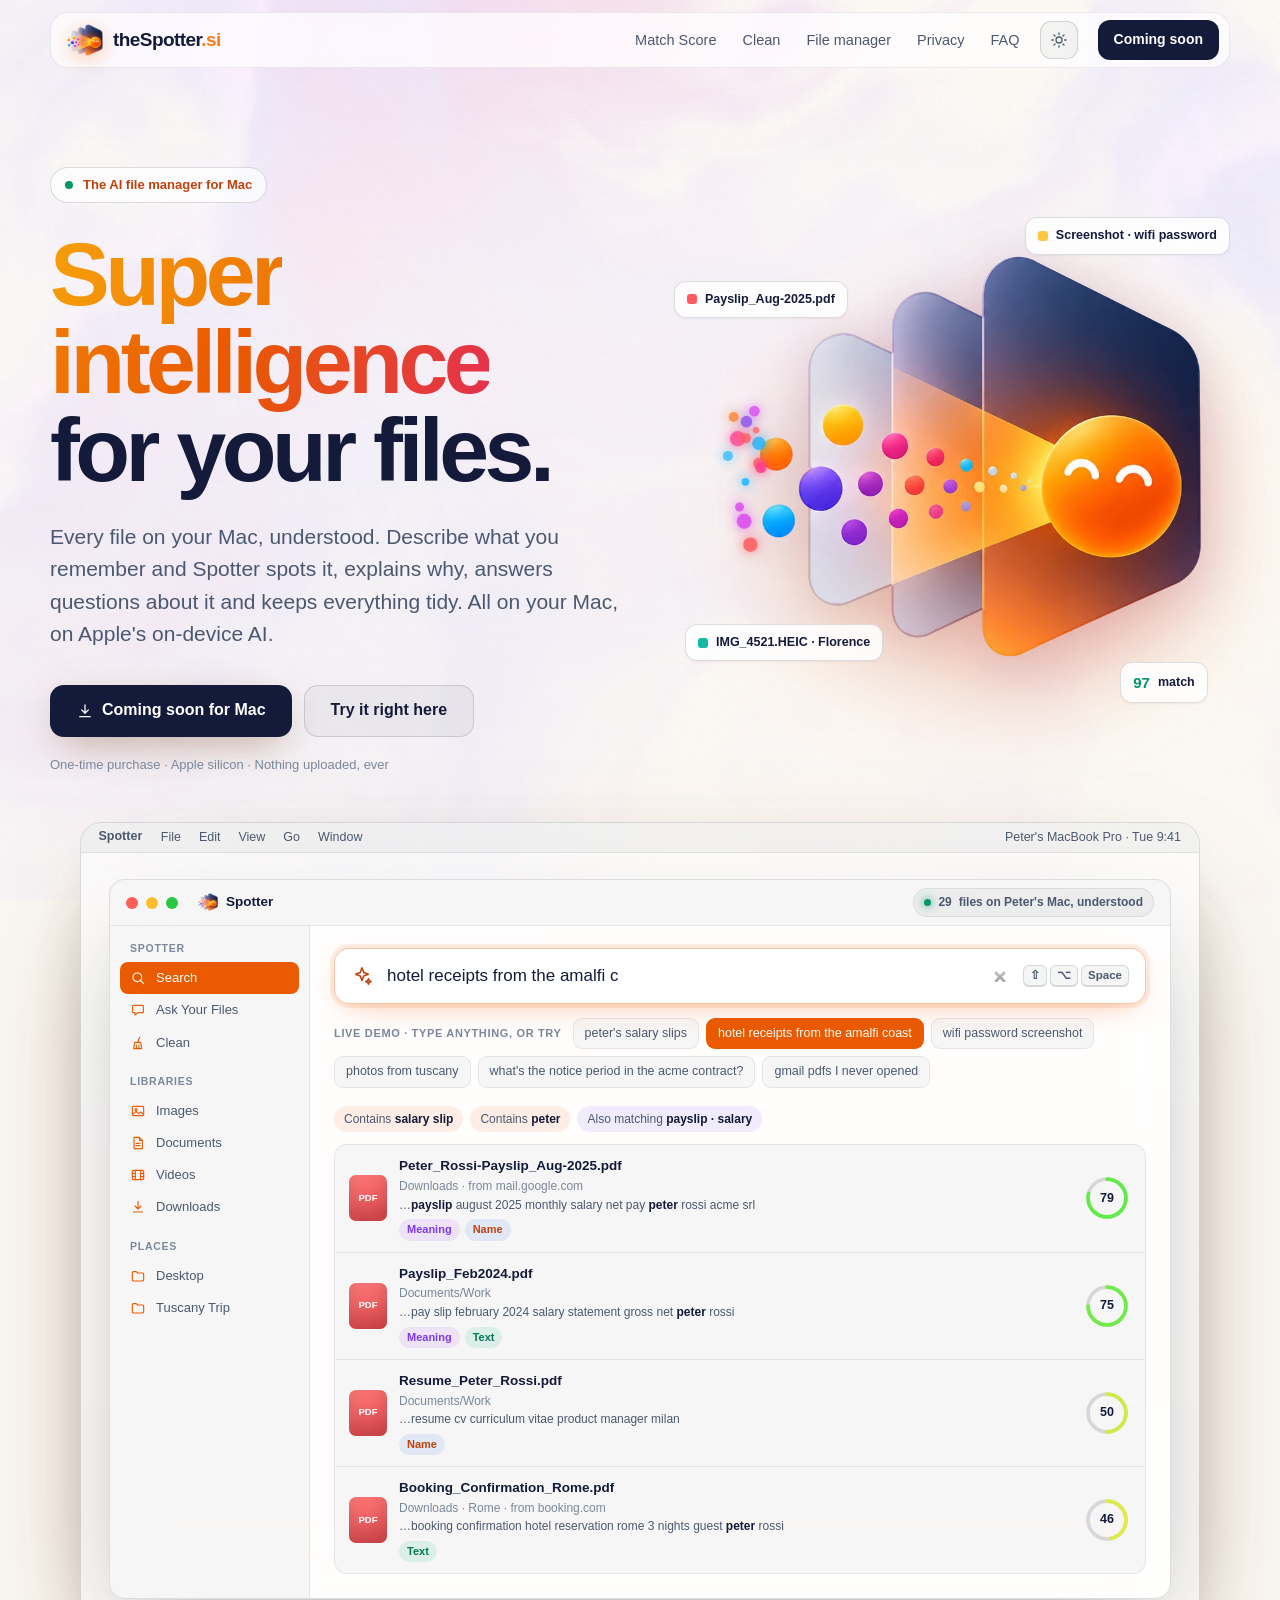
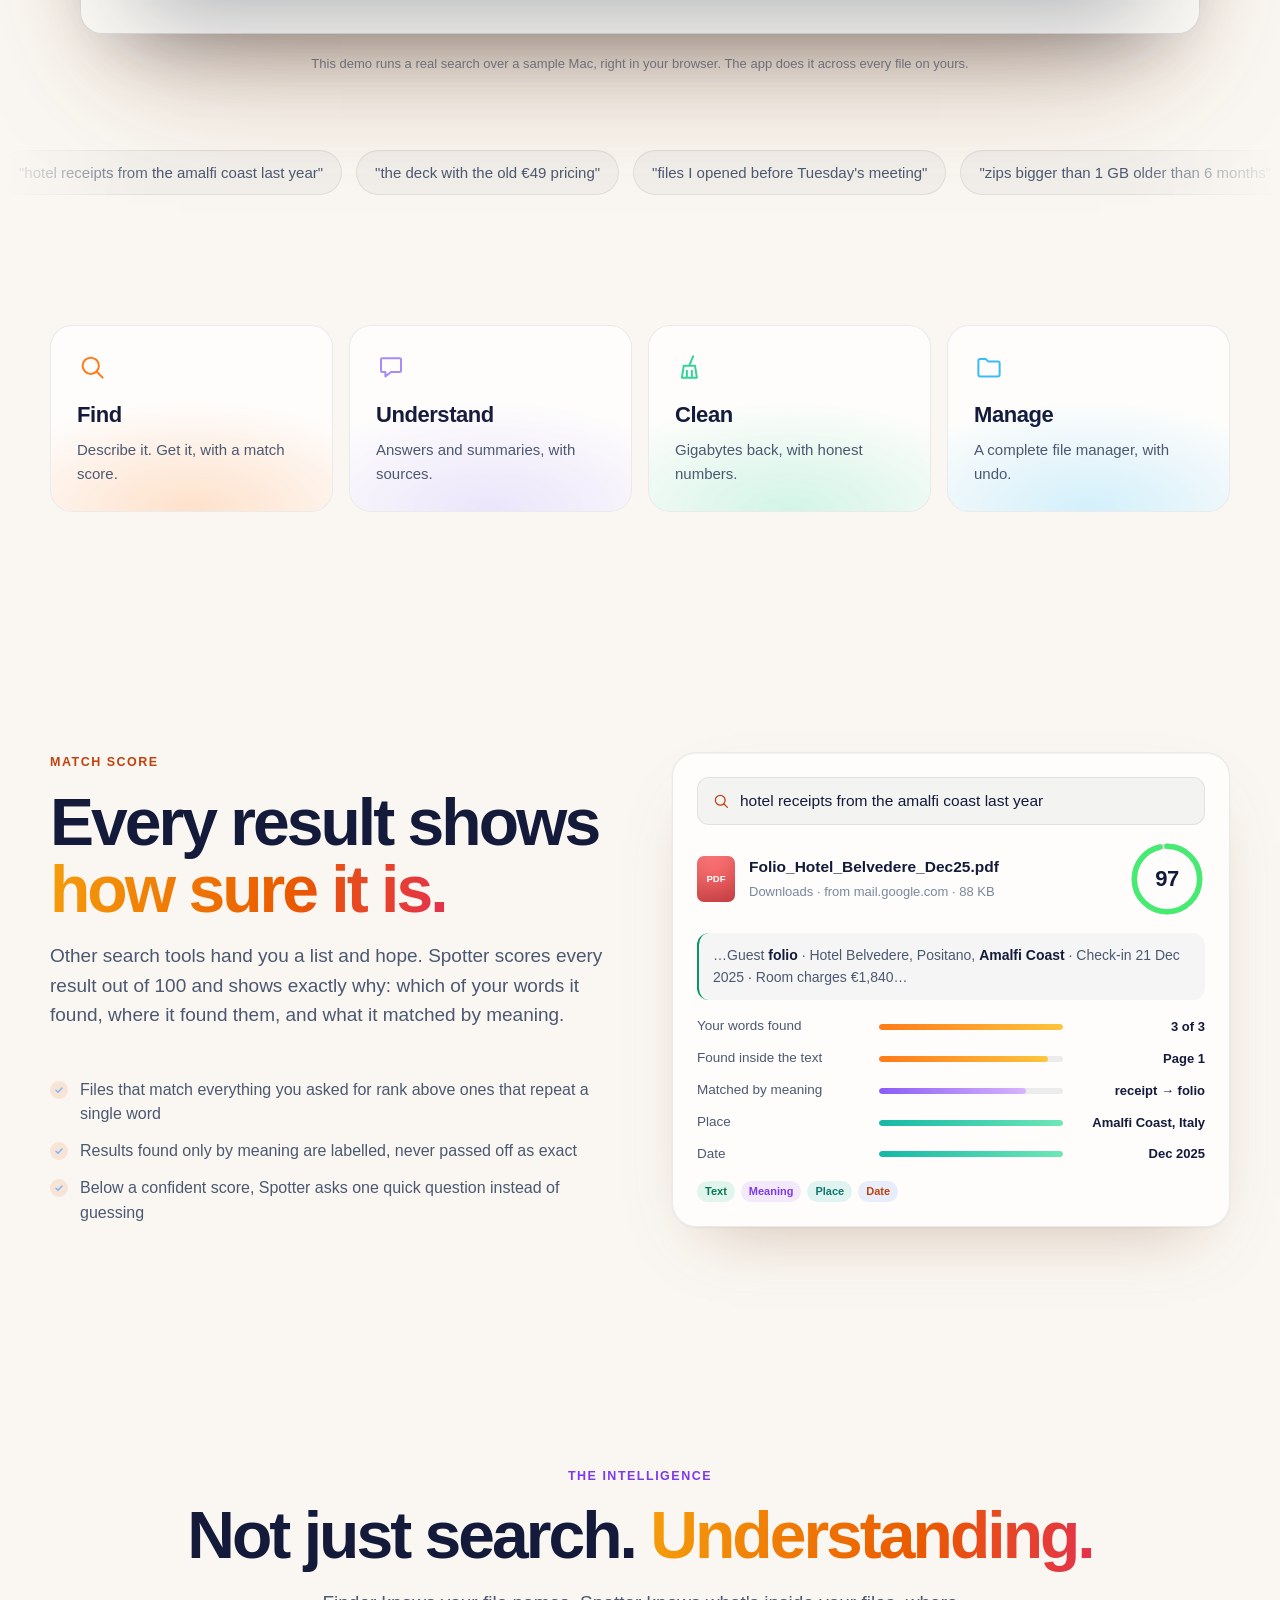
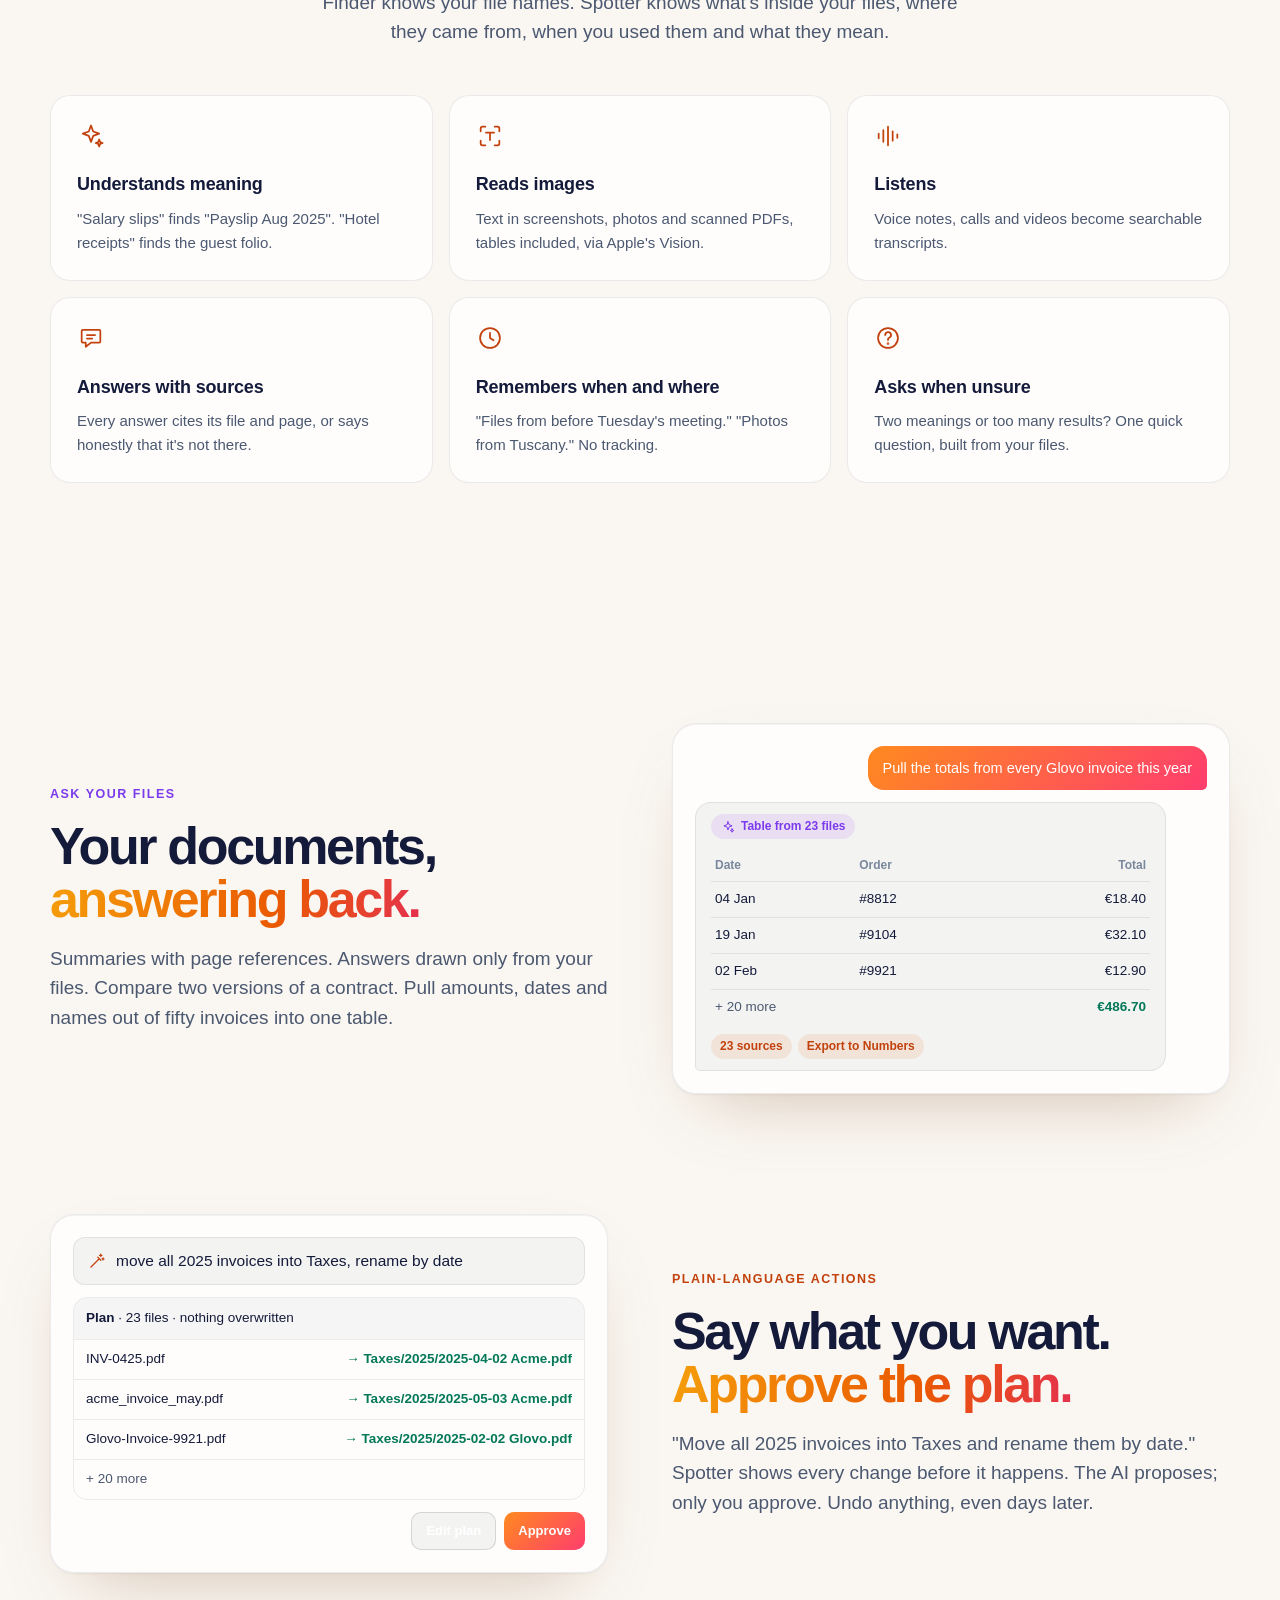
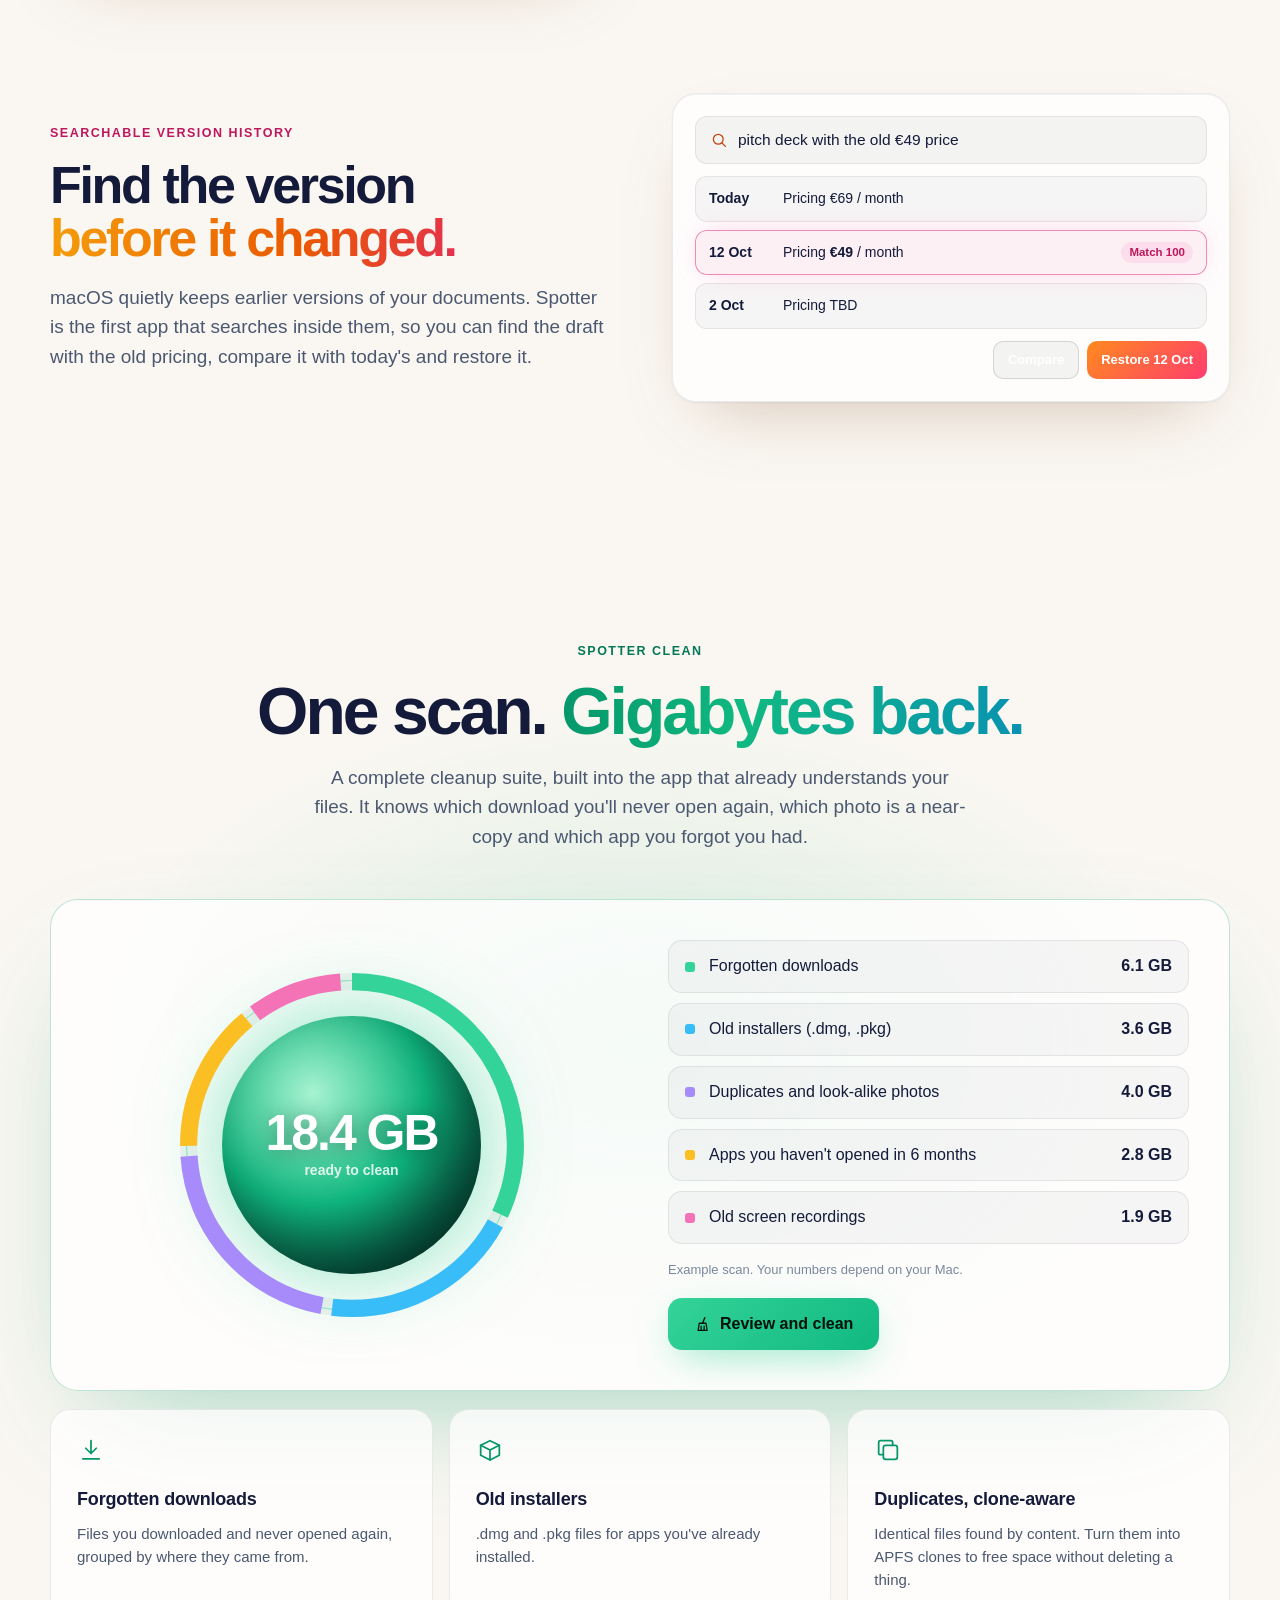
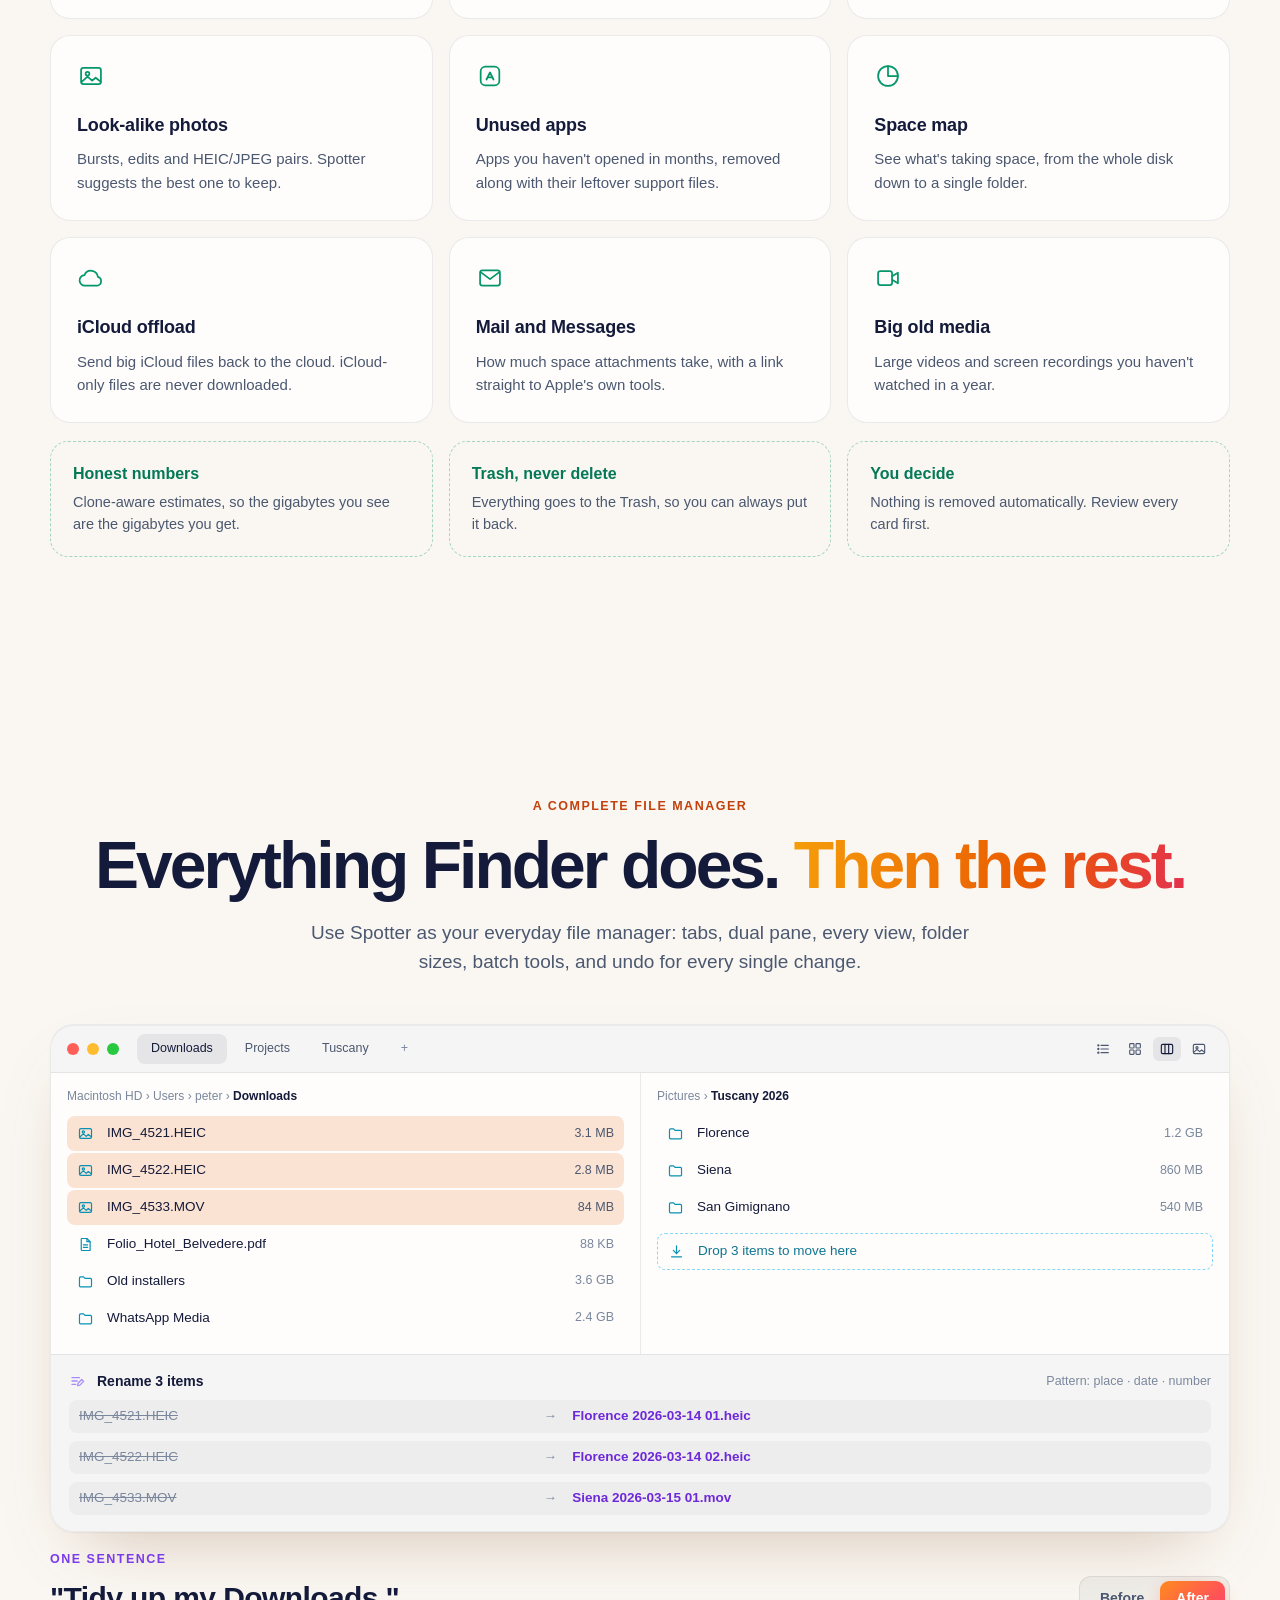
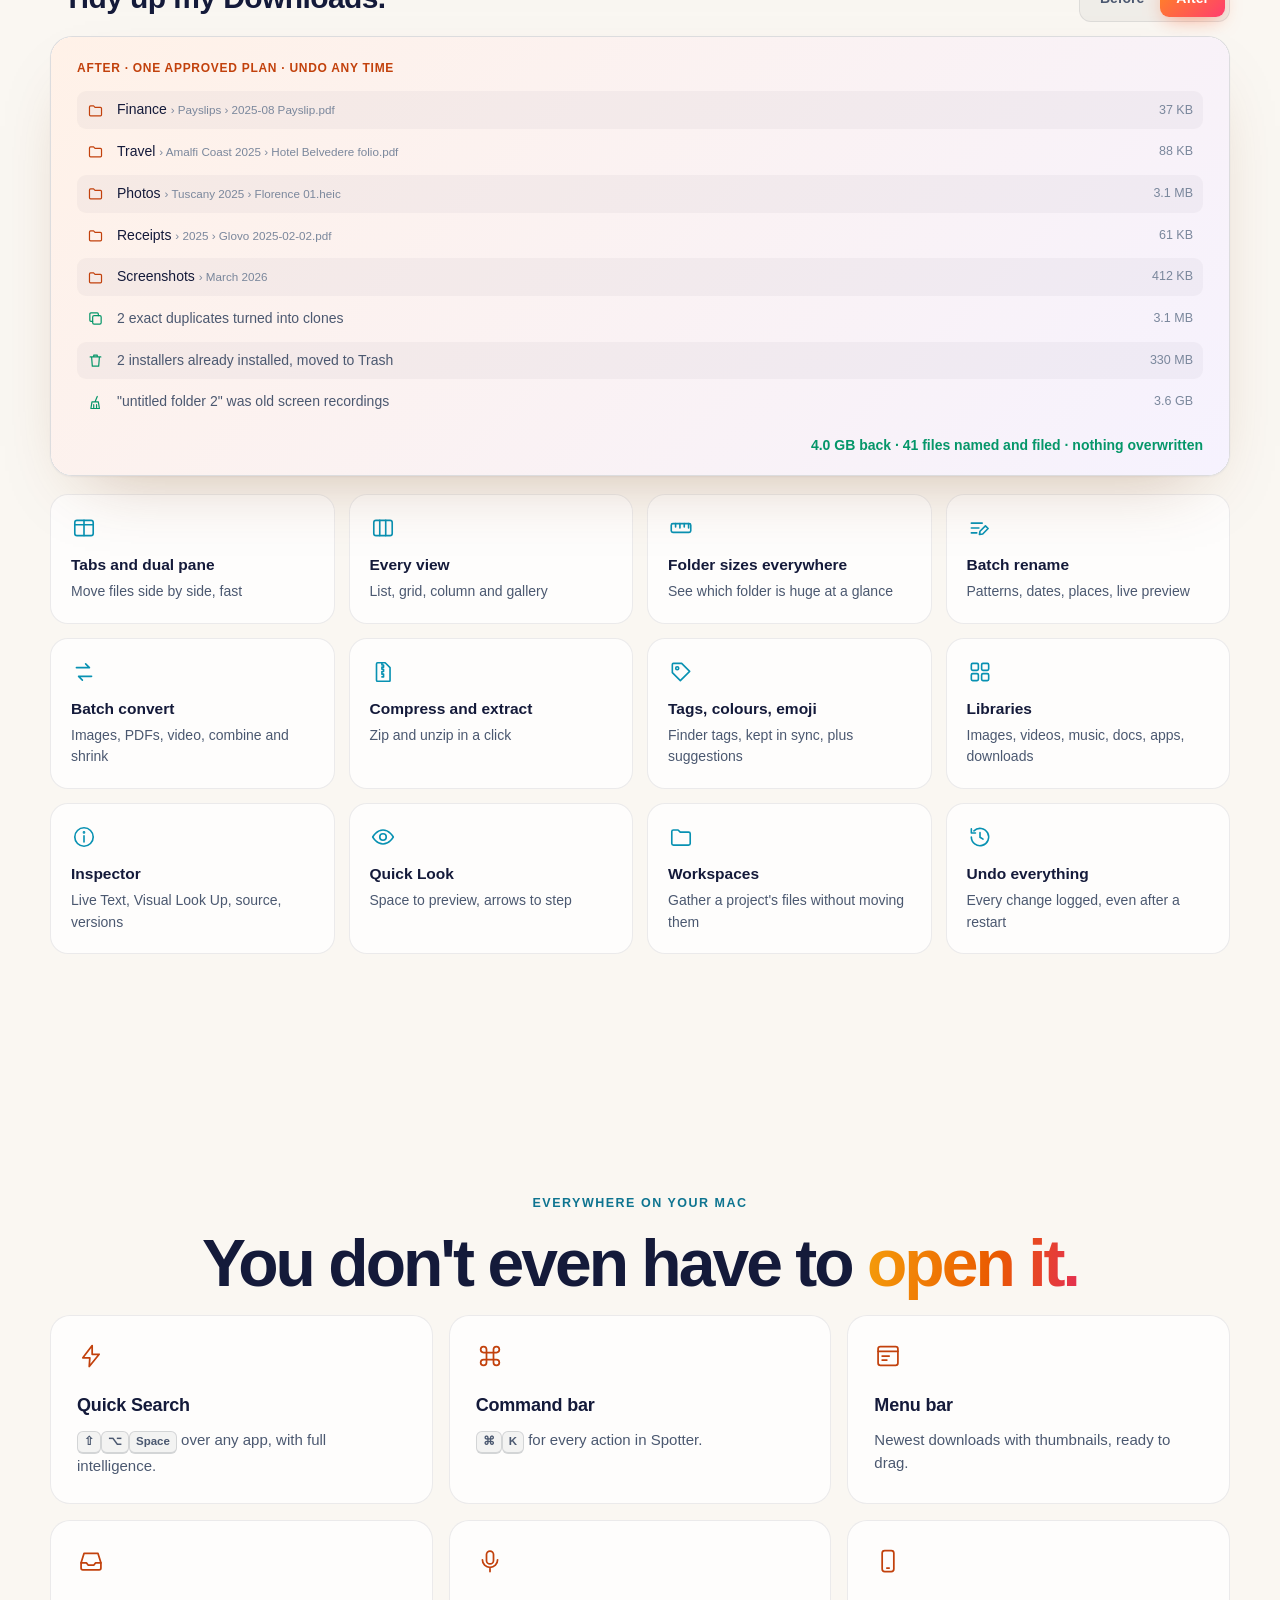
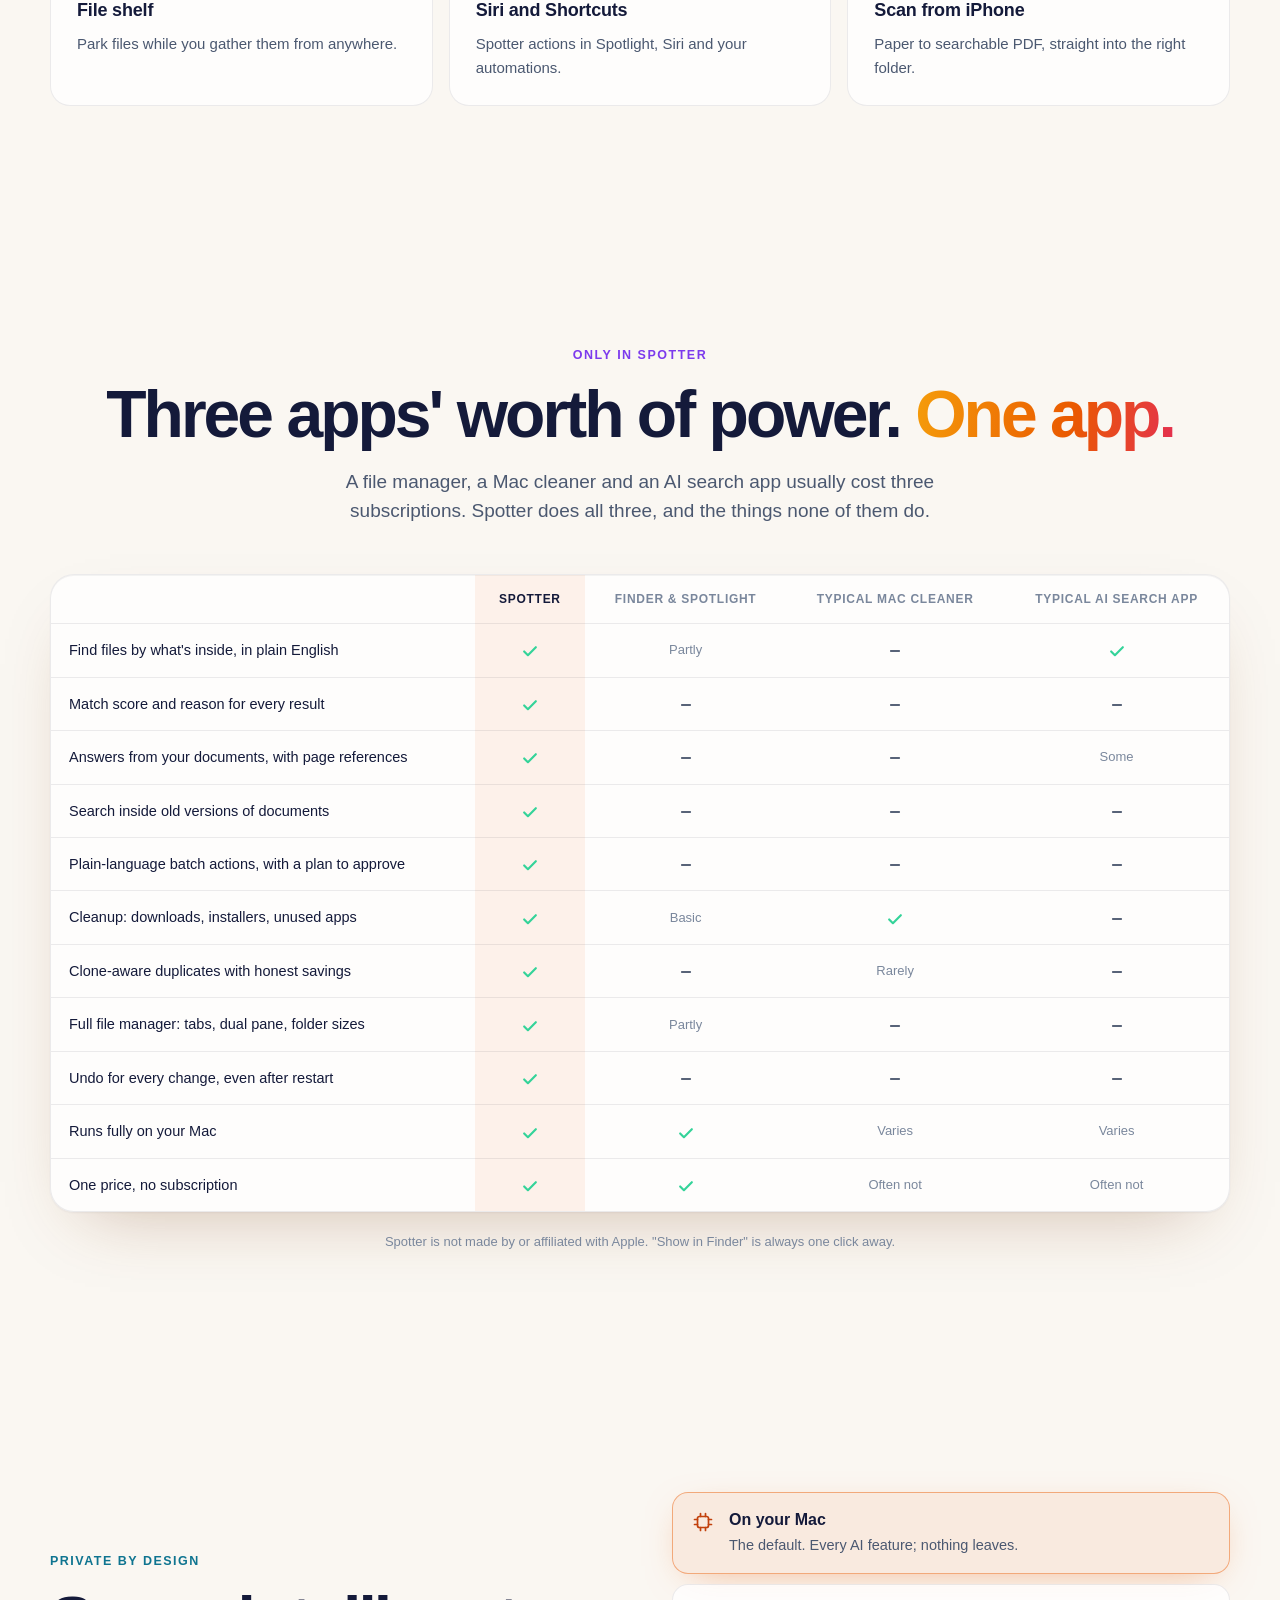
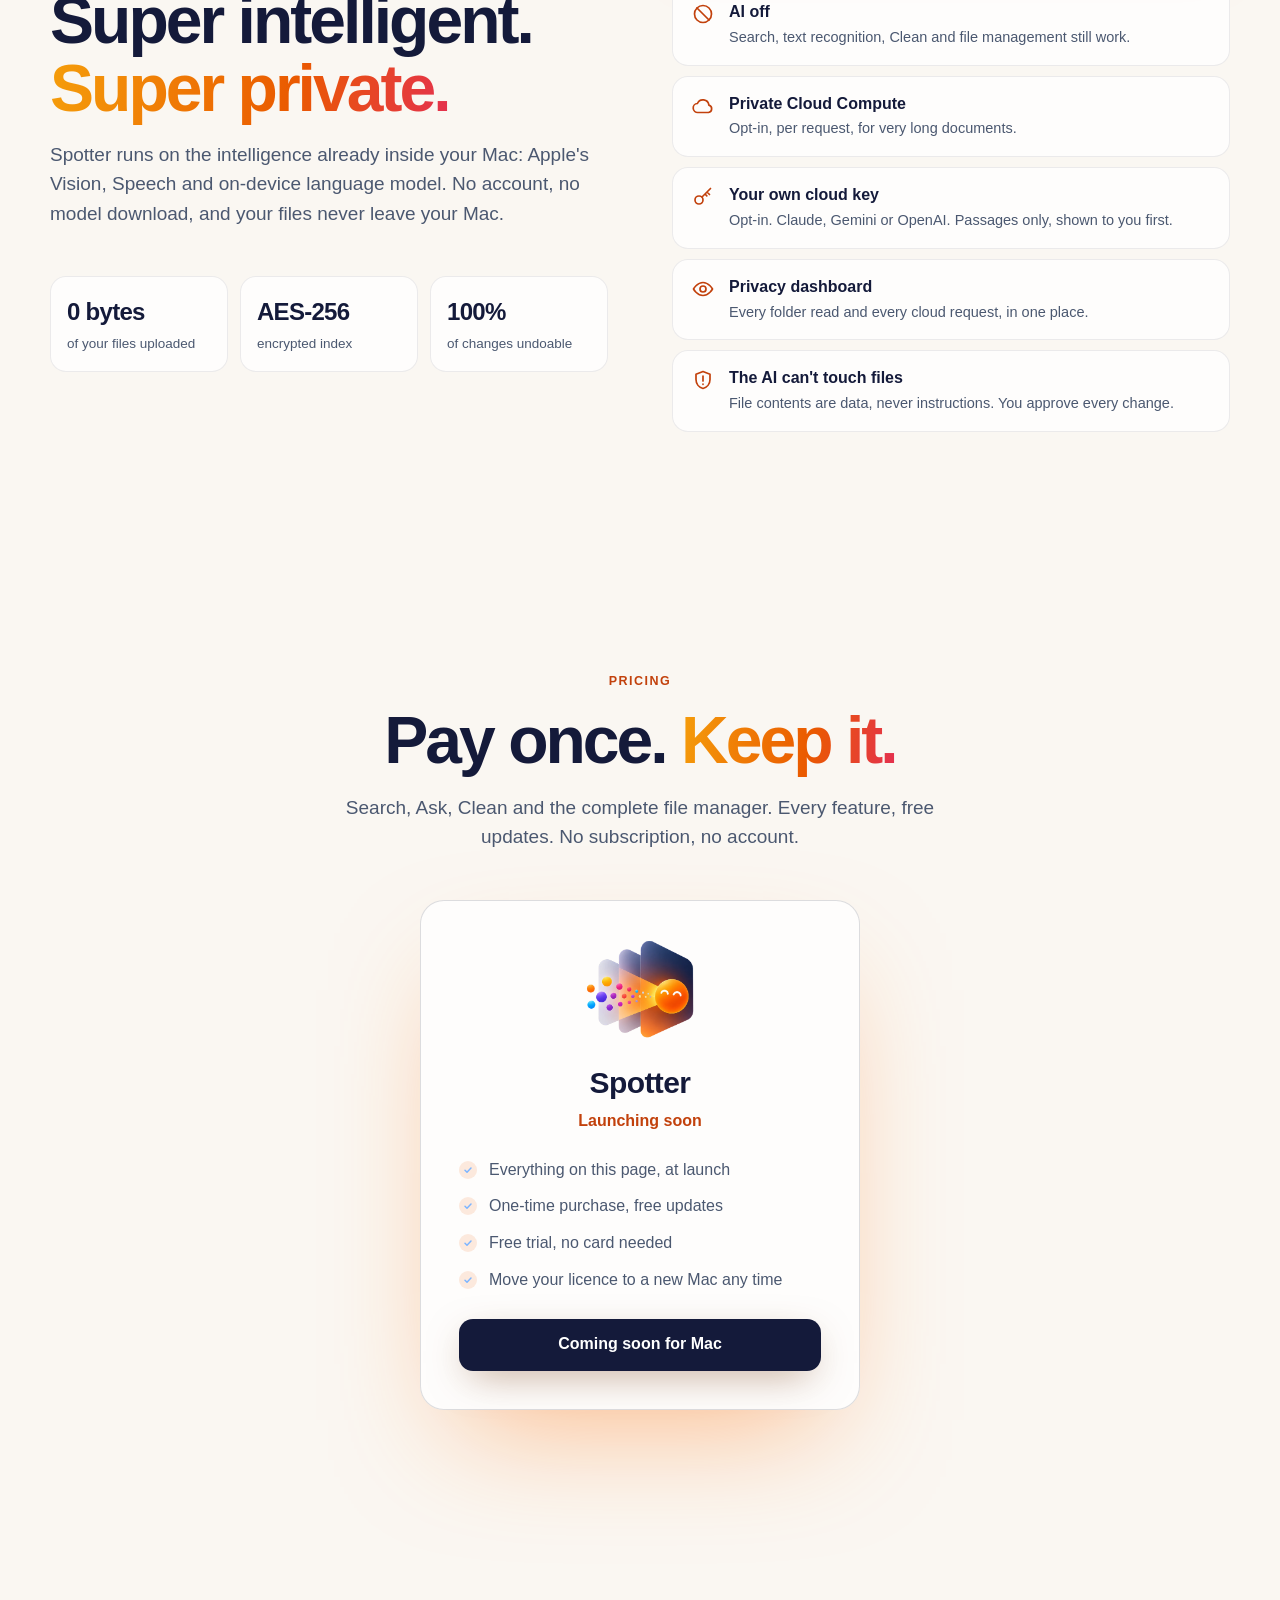
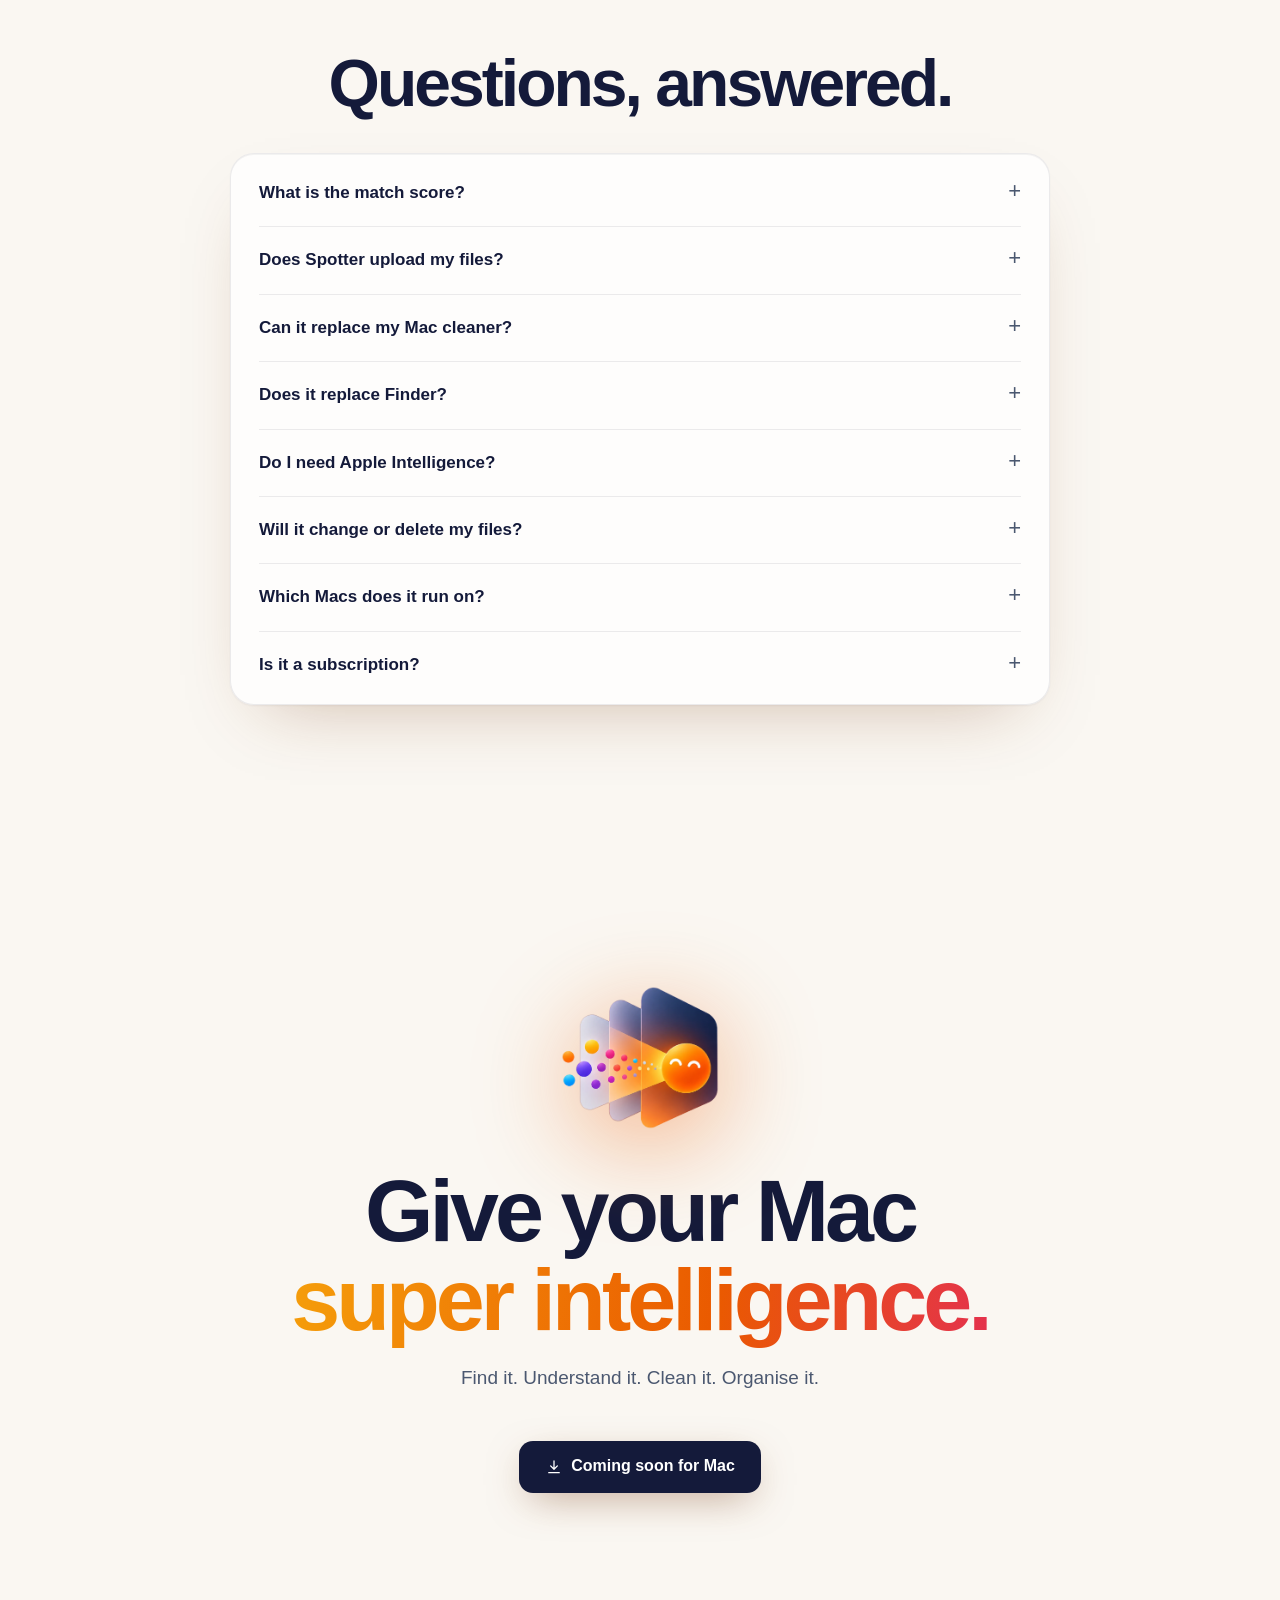
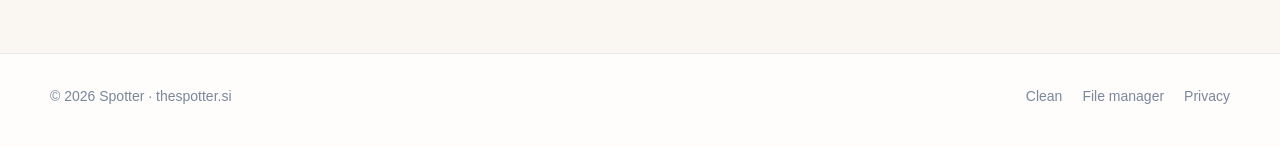
==== commit 63413620: "Website: new logo, brand palette, live search demo - New logo (glass layers, file dots, orange Spott" ====
--- a/index.html
+++ b/index.html
@@ -12,10 +12,13 @@
 <meta name="theme-color" content="#04060d" media="(prefers-color-scheme: dark)">
 <meta name="theme-color" content="#f4f6fb" media="(prefers-color-scheme: light)">
 <meta name="color-scheme" content="dark light">
-<link rel="icon" href="favicon.svg" type="image/svg+xml">
+<link rel="icon" href="favicon-64.png" type="image/png" sizes="64x64">
+<link rel="icon" href="favicon-32.png" type="image/png" sizes="32x32">
+<link rel="apple-touch-icon" href="apple-touch-icon.png">
+<meta property="og:image" content="https://thespotter.si/icon-512.png">
 <link rel="canonical" href="https://thespotter.si/">
 <script>(()=>{let t;try{t=localStorage.getItem('theme')}catch(e){}if(t!=='light'&&t!=='dark')t=matchMedia('(prefers-color-scheme: light)').matches?'light':'dark';document.documentElement.dataset.theme=t})()</script>
-<link rel="stylesheet" href="styles.css">
+<link rel="stylesheet" href="styles.css?v=4">
 </head>
 <body>
 <svg width="0" height="0" style="position:absolute" aria-hidden="true">
@@ -82,9 +85,9 @@
 
 <header class="nav">
   <div class="wrap nav-inner">
-    <a class="brand" href="/"><img src="favicon.svg" alt="" width="28" height="28"> Spotter</a>
+    <a class="brand" href="/"><img class="mark" src="logo.webp" alt="" width="36" height="33"><span>theSpotter<b>.si</b></span></a>
     <nav>
-      <a href="#score">Match Score</a>
+      <a href="#score" class="hide-xs">Match Score</a>
       <a href="#clean">Clean</a>
       <a href="#manage" class="hide-sm">File manager</a>
       <a href="#privacy" class="hide-sm">Privacy</a>
@@ -98,25 +101,36 @@
 <main>
   <!-- HERO -->
   <section class="hero">
-    <div class="wrap hero-inner">
-      <p class="eyebrow"><span class="pulse"></span> thespotter.si · the AI file manager for Mac</p>
-      <h1><span class="grad">Super intelligence</span><br>for your files.</h1>
-      <p class="lede">Find any file by describing it. Ask your documents anything. Clear out gigabytes safely. Organise thousands of files in one go. All on your Mac, on Apple's on-device AI.</p>
-      <div class="cta-row">
-        <span class="btn btn-primary" aria-disabled="true"><svg><use href="#i-down"/></svg> Coming soon for Mac</span>
-        <a class="btn btn-glass" href="#score">See how it thinks</a>
-      </div>
-      <p class="fine">One-time purchase · Apple silicon · Nothing uploaded, ever</p>
-    </div>
-
-    <div class="wrap">
+    <div class="wrap hero-grid">
+      <div class="hero-copy">
+        <p class="eyebrow"><span class="pulse"></span> The AI file manager for Mac</p>
+        <h1><span class="grad">Super intelligence</span><br>for your files.</h1>
+        <p class="lede">Every file on your Mac, understood. Describe what you remember and Spotter spots it, explains why, answers questions about it and keeps everything tidy. All on your Mac, on Apple's on-device AI.</p>
+        <div class="cta-row">
+          <span class="btn btn-primary" aria-disabled="true"><svg><use href="#i-down"/></svg> Coming soon for Mac</span>
+          <a class="btn btn-glass" href="#try">Try it right here</a>
+        </div>
+        <p class="fine">One-time purchase · Apple silicon · Nothing uploaded, ever</p>
+      </div>
+      <div class="scene" aria-hidden="true">
+        <div class="scene-glow"></div>
+        <img class="scene-logo" src="logo.webp" alt="" width="741" height="673">
+        <canvas id="flow"></canvas>
+        <div class="scene-tag t1"><i class="d-pdf"></i>Payslip_Aug-2025.pdf</div>
+        <div class="scene-tag t2"><i class="d-img"></i>IMG_4521.HEIC · Florence</div>
+        <div class="scene-tag t3"><i class="d-shot"></i>Screenshot · wifi password</div>
+        <div class="scene-tag t4"><b>97</b> match</div>
+      </div>
+    </div>
+
+    <div class="wrap" id="try">
       <div class="desk">
-        <div class="menubar"><b>Spotter</b><span>File</span><span>Edit</span><span>View</span><span>Go</span><span>Window</span><i></i><span class="mb-r">Tue 9:41</span></div>
+        <div class="menubar"><b>Spotter</b><span>File</span><span>Edit</span><span>View</span><span>Go</span><span>Window</span><i></i><span class="mb-r">Peter's MacBook Pro · Tue 9:41</span></div>
         <div class="app">
           <div class="app-bar">
             <span class="lights"><i></i><i></i><i></i></span>
-            <span class="app-title"><img src="favicon.svg" alt="" width="18" height="18"> Spotter</span>
-            <span class="app-status"><b class="dot"></b>248,192 files understood</span>
+            <span class="app-title"><img src="logo.webp" alt="" width="20" height="18"> Spotter</span>
+            <span class="app-status"><b class="dot"></b><span id="fileCount">0</span> files on Peter's Mac, understood</span>
           </div>
           <div class="app-body">
             <aside class="side">
@@ -131,27 +145,29 @@
               <a><svg><use href="#i-down"/></svg>Downloads</a>
               <p>Places</p>
               <a><svg><use href="#i-folder"/></svg>Desktop</a>
-              <a><svg><use href="#i-folder"/></svg>Projects</a>
+              <a><svg><use href="#i-folder"/></svg>Tuscany Trip</a>
             </aside>
             <div class="pane">
-              <div class="askbar">
+              <label class="askbar">
                 <svg class="ab-ico"><use href="#i-spark"/></svg>
-                <span class="typed" id="typed"></span><b class="caret"></b>
+                <input id="q" type="search" autocomplete="off" spellcheck="false" placeholder="Search Peter's Mac, or ask a question…" aria-label="Search Peter's Mac">
                 <span class="ab-keys"><kbd>⇧</kbd><kbd>⌥</kbd><kbd>Space</kbd></span>
-              </div>
+              </label>
               <div class="try">
-                <button data-s="0">peter's salary slips</button>
-                <button data-s="1">notice period in my Acme contract?</button>
-                <button data-s="2">wifi password screenshot</button>
-                <button data-s="3">photos from tuscany</button>
-                <button data-s="4">what can I delete?</button>
-                <button data-s="5">gmail pdfs I never opened</button>
+                <span class="try-label">Live demo · type anything, or try</span>
+                <button>peter's salary slips</button>
+                <button>hotel receipts from the amalfi coast</button>
+                <button>wifi password screenshot</button>
+                <button>photos from tuscany</button>
+                <button>what's the notice period in the acme contract?</button>
+                <button>gmail pdfs I never opened</button>
               </div>
               <div class="answer" id="answer" aria-live="polite"></div>
             </div>
           </div>
         </div>
       </div>
+      <p class="note center">This demo runs a real search over a sample Mac, right in your browser. The app does it across every file on yours.</p>
     </div>
   </section>
 
@@ -378,6 +394,44 @@
           <div class="rn-row"><s>IMG_4521.HEIC</s><span>→</span><b>Florence 2026-03-14 01.heic</b></div>
           <div class="rn-row"><s>IMG_4522.HEIC</s><span>→</span><b>Florence 2026-03-14 02.heic</b></div>
           <div class="rn-row"><s>IMG_4533.MOV</s><span>→</span><b>Siena 2026-03-15 01.mov</b></div>
+        </div>
+      </div>
+
+      <div class="ba reveal">
+        <div class="ba-head">
+          <div><p class="kicker k-violet">One sentence</p><h3>"Tidy up my Downloads."</h3></div>
+          <div class="seg" role="tablist" aria-label="Before or after"><button role="tab" data-v="before">Before</button><button role="tab" data-v="after" class="on">After</button></div>
+        </div>
+        <div class="ba-frame" id="ba" data-v="after">
+          <div class="ba-pane before">
+            <p class="ba-label">Before · Downloads · 41 items</p>
+            <ul>
+              <li><svg><use href="#i-photo"/></svg><span>Screenshot 2026-03-14 at 21.04.png</span><em>412 KB</em></li>
+              <li><svg><use href="#i-photo"/></svg><span>IMG_4521 (1).HEIC</span><em>3.1 MB</em></li>
+              <li><svg><use href="#i-photo"/></svg><span>IMG_4521.HEIC</span><em>3.1 MB</em></li>
+              <li><svg><use href="#i-doc"/></svg><span>Payslip_Aug-2025 (2).pdf</span><em>37 KB</em></li>
+              <li><svg><use href="#i-doc"/></svg><span>Payslip_Aug-2025.pdf</span><em>37 KB</em></li>
+              <li><svg><use href="#i-pkg"/></svg><span>Zoom_Installer.pkg</span><em>98 MB</em></li>
+              <li><svg><use href="#i-pkg"/></svg><span>GoogleChrome.dmg</span><em>232 MB</em></li>
+              <li><svg><use href="#i-doc"/></svg><span>document (3).pdf</span><em>88 KB</em></li>
+              <li><svg><use href="#i-folder"/></svg><span>untitled folder 2</span><em>3.6 GB</em></li>
+              <li><svg><use href="#i-doc"/></svg><span>Glovo_Invoice_9921.pdf</span><em>61 KB</em></li>
+            </ul>
+          </div>
+          <div class="ba-pane after">
+            <p class="ba-label">After · one approved plan · undo any time</p>
+            <ul>
+              <li><svg><use href="#i-folder"/></svg><span>Finance <small>› Payslips › 2025-08 Payslip.pdf</small></span><em>37 KB</em></li>
+              <li><svg><use href="#i-folder"/></svg><span>Travel <small>› Amalfi Coast 2025 › Hotel Belvedere folio.pdf</small></span><em>88 KB</em></li>
+              <li><svg><use href="#i-folder"/></svg><span>Photos <small>› Tuscany 2025 › Florence 01.heic</small></span><em>3.1 MB</em></li>
+              <li><svg><use href="#i-folder"/></svg><span>Receipts <small>› 2025 › Glovo 2025-02-02.pdf</small></span><em>61 KB</em></li>
+              <li><svg><use href="#i-folder"/></svg><span>Screenshots <small>› March 2026</small></span><em>412 KB</em></li>
+              <li class="done"><svg><use href="#i-copies"/></svg><span>2 exact duplicates turned into clones</span><em>3.1 MB</em></li>
+              <li class="done"><svg><use href="#i-trash"/></svg><span>2 installers already installed, moved to Trash</span><em>330 MB</em></li>
+              <li class="done"><svg><use href="#i-broom"/></svg><span>"untitled folder 2" was old screen recordings</span><em>3.6 GB</em></li>
+            </ul>
+            <p class="ba-total">4.0 GB back · 41 files named and filed · nothing overwritten</p>
+          </div>
         </div>
       </div>
 
@@ -477,7 +531,7 @@
       <h2>Pay once. <span class="grad">Keep it.</span></h2>
       <p class="section-lede">Search, Ask, Clean and the complete file manager. Every feature, free updates. No subscription, no account.</p>
       <div class="price-card glass">
-        <img src="favicon.svg" alt="" width="64" height="64">
+        <img src="logo.webp" alt="" width="110" height="100">
         <h3>Spotter</h3>
         <p class="pc-sub">Launching soon</p>
         <ul class="ticks">
@@ -510,7 +564,7 @@
 
   <section class="section final">
     <div class="wrap center reveal">
-      <img class="final-icon" src="favicon.svg" alt="" width="96" height="96">
+      <img class="final-icon" src="logo.webp" alt="" width="160" height="145">
       <h2>Give your Mac<br><span class="grad">super intelligence.</span></h2>
       <p class="section-lede">Find it. Understand it. Clean it. Organise it.</p>
       <span class="btn btn-primary" aria-disabled="true"><svg><use href="#i-down"/></svg> Coming soon for Mac</span>
@@ -524,6 +578,6 @@
     <span class="links"><a href="#clean">Clean</a><a href="#manage">File manager</a><a href="privacy.html">Privacy</a></span>
   </div>
 </footer>
-<script src="app.js"></script>
+<script src="app.js?v=4"></script>
 </body>
 </html>
--- a/styles.css
+++ b/styles.css
@@ -1,29 +1,29 @@
 :root {
-  --bg: #04060d;
+  --bg: #080b1d;
   --ink: #f1f4fa;
   --ink-soft: #9aa6bd;
   --ink-dim: #6b778f;
   --line: var(--fill-3);
   --line-2: rgba(255, 255, 255, 0.14);
-  --blue: #2f8cff;
+  --blue: #ff7a1a;
   --violet: #a78bfa;
   --cyan: #38bdf8;
   --green: #34d399;
-  --card: rgba(13, 18, 32, 0.66);
-  --card-2: rgba(20, 27, 46, 0.78);
-  --chip: rgba(47, 140, 255, 0.14);
+  --card: rgba(17, 20, 46, 0.62);
+  --card-2: rgba(24, 27, 58, 0.8);
+  --chip: rgba(255, 122, 26, 0.14);
   --shadow: 0 30px 80px -30px rgba(0, 0, 0, 0.8);
   --fill: rgba(255, 255, 255, 0.035);
   --fill-2: rgba(255, 255, 255, 0.055);
   --fill-3: rgba(255, 255, 255, 0.09);
-  --nav: rgba(10, 14, 26, 0.6);
-  --app-bg: rgba(14, 19, 34, 0.72);
+  --nav: rgba(12, 15, 36, 0.6);
+  --app-bg: rgba(16, 19, 44, 0.74);
   --btn-bg: #fff;
   --btn-ink: #05070e;
   --strong: #fff;
-  --accent-text: #8fb8ff;
-  --veil: linear-gradient(180deg, transparent 0, rgba(4, 6, 13, 0.25) 60vh, rgba(4, 6, 13, 0.55) 100vh);
-  --footer: rgba(4, 6, 13, 0.7);
+  --accent-text: #ffa45c;
+  --veil: linear-gradient(180deg, transparent 0, rgba(8, 11, 29, 0.25) 60vh, rgba(8, 11, 29, 0.55) 100vh);
+  --footer: rgba(8, 11, 29, 0.7);
   color-scheme: dark;
 }
 
@@ -50,9 +50,9 @@
 /* Background */
 #bg { position: fixed; inset: 0; width: 100vw; height: 100vh; z-index: -2; display: block; }
 .bg-fallback { position: fixed; inset: 0; z-index: -3; background:
-  radial-gradient(900px 600px at 15% -10%, rgba(47, 140, 255, 0.35), transparent 60%),
-  radial-gradient(800px 600px at 90% 0%, rgba(167, 139, 250, 0.3), transparent 60%),
-  radial-gradient(900px 700px at 50% 110%, rgba(56, 189, 248, 0.18), transparent 60%), var(--bg); }
+  radial-gradient(900px 600px at 15% -10%, rgba(255, 122, 26, 0.3), transparent 60%),
+  radial-gradient(800px 600px at 90% 0%, rgba(139, 92, 246, 0.3), transparent 60%),
+  radial-gradient(900px 700px at 50% 110%, rgba(255, 61, 139, 0.16), transparent 60%), var(--bg); }
 .has-gl .bg-fallback { display: none; }
 main::before { content: ""; position: fixed; inset: 0; z-index: -1; pointer-events: none;
   background: var(--veil); }
@@ -66,22 +66,23 @@
 .brand { display: flex; align-items: center; gap: 10px; font-weight: 700; font-size: 18px; letter-spacing: -0.01em; }
 .nav nav { display: flex; gap: 26px; font-size: 14.5px; color: var(--ink-soft); margin-left: auto; }
 .nav nav a:hover { color: var(--ink); }
+.nav nav a { white-space: nowrap; }
 .nav-cta { font-size: 14px; font-weight: 600; background: var(--btn-bg); color: var(--btn-ink); padding: 9px 16px; border-radius: 12px; }
 
 /* Hero */
 .hero { padding: 72px 0 30px; }
 .hero-inner { text-align: center; }
-.eyebrow { display: inline-flex; align-items: center; gap: 10px; font-size: 13px; font-weight: 600; color: #c7d7ff; background: var(--fill-2); border: 1px solid var(--line-2); padding: 7px 14px; border-radius: 999px; margin: 0 0 28px; }
+.eyebrow { display: inline-flex; align-items: center; gap: 10px; font-size: 13px; font-weight: 600; color: #ffd2ad; background: var(--fill-2); border: 1px solid var(--line-2); padding: 7px 14px; border-radius: 999px; margin: 0 0 28px; }
 .pulse { width: 8px; height: 8px; border-radius: 50%; background: var(--green); box-shadow: 0 0 0 0 rgba(52, 211, 153, 0.6); animation: pulse 2s infinite; }
 @keyframes pulse { 70% { box-shadow: 0 0 0 10px rgba(52, 211, 153, 0); } 100% { box-shadow: 0 0 0 0 rgba(52, 211, 153, 0); } }
 h1 { font-size: clamp(46px, 8.2vw, 108px); line-height: 0.98; letter-spacing: -0.05em; margin: 0 0 26px; font-weight: 800; }
-.grad { background: linear-gradient(100deg, #5aa9ff 0%, #8b8cff 30%, #c084fc 55%, #67e8f9 80%, #5aa9ff 100%); background-size: 220% auto; -webkit-background-clip: text; background-clip: text; color: transparent; animation: shine 9s linear infinite; }
+.grad { background: linear-gradient(100deg, #ffc53d 0%, #ff7a1a 28%, #ff3d8b 55%, #8b5cf6 80%, #ffc53d 100%); background-size: 220% auto; -webkit-background-clip: text; background-clip: text; color: transparent; animation: shine 9s linear infinite; }
 .grad-green { background: linear-gradient(100deg, #6ee7b7, #34d399 40%, #67e8f9); -webkit-background-clip: text; background-clip: text; color: transparent; }
 @keyframes shine { to { background-position: 220% center; } }
 .lede { font-size: clamp(17px, 2vw, 21px); color: var(--ink-soft); max-width: 720px; margin: 0 auto 34px; }
 .cta-row { display: flex; gap: 12px; justify-content: center; flex-wrap: wrap; }
 .btn { display: inline-flex; align-items: center; justify-content: center; gap: 8px; height: 52px; padding: 0 26px; border-radius: 14px; font-weight: 600; font-size: 16px; transition: transform .2s, box-shadow .2s, border-color .2s; }
-.btn-primary { background: var(--btn-bg); color: var(--btn-ink); cursor: default; box-shadow: 0 0 0 1px rgba(255, 255, 255, 0.2), 0 12px 40px -10px rgba(120, 160, 255, 0.6); }
+.btn-primary { background: var(--btn-bg); color: var(--btn-ink); cursor: default; box-shadow: 0 0 0 1px rgba(255, 255, 255, 0.2), 0 12px 40px -10px rgba(255, 140, 60, 0.55); }
 .btn-glass { background: var(--fill-2); border: 1px solid var(--line-2); }
 .btn-glass:hover { border-color: rgba(255, 255, 255, 0.35); transform: translateY(-1px); }
 .btn-green { background: linear-gradient(135deg, #34d399, #10b981); color: #03110b; cursor: default; box-shadow: 0 12px 40px -12px rgba(52, 211, 153, 0.7); }
@@ -89,7 +90,7 @@
 .fine { font-size: 13px; color: var(--ink-dim); margin: 18px 0 60px; }
 
 /* Desktop mock */
-.desk { max-width: 1120px; margin: 0 auto; border-radius: 22px; padding: 0 28px 34px; border: 1px solid var(--line-2); background: linear-gradient(180deg, var(--fill-2), var(--fill)); box-shadow: 0 60px 140px -50px rgba(47, 140, 255, 0.45), 0 30px 80px -40px rgba(0, 0, 0, 0.9); transition: transform .4s cubic-bezier(.2, .8, .2, 1); transform-style: preserve-3d; }
+.desk { max-width: 1120px; margin: 0 auto; border-radius: 22px; padding: 0 28px 34px; border: 1px solid var(--line-2); background: linear-gradient(180deg, var(--fill-2), var(--fill)); box-shadow: 0 60px 140px -50px rgba(255, 122, 26, 0.45), 0 30px 80px -40px rgba(0, 0, 0, 0.9); transition: transform .4s cubic-bezier(.2, .8, .2, 1); transform-style: preserve-3d; }
 .menubar { display: flex; align-items: center; gap: 18px; height: 30px; font-size: 12.5px; color: var(--ink-soft); margin: 0 -28px 26px; padding: 0 18px; border-bottom: 1px solid var(--line); border-radius: 22px 22px 0 0; background: var(--fill-2); }
 .menubar i { flex: 1; }
 .app { border-radius: 16px; overflow: hidden; background: var(--app-bg); border: 1px solid var(--line-2); backdrop-filter: blur(28px) saturate(170%); -webkit-backdrop-filter: blur(28px) saturate(170%); text-align: left; box-shadow: 0 40px 90px -30px rgba(0, 0, 0, 0.9); }
@@ -107,19 +108,19 @@
 .side p:first-child { margin-top: 2px; }
 .side a { display: flex; align-items: center; gap: 10px; padding: 6px 10px; border-radius: 8px; color: var(--ink-soft); }
 .side a svg { width: 16px; height: 16px; color: var(--blue); }
-.side a.on { background: rgba(47, 140, 255, 0.9); color: #fff; }
+.side a.on { background: rgba(255, 122, 26, 0.9); color: #fff; }
 .side a.on svg { color: #fff; }
 .pane { padding: 22px 24px 24px; }
-.askbar { position: relative; display: flex; align-items: center; gap: 12px; height: 56px; padding: 0 16px; border-radius: 15px; background: var(--fill-2); border: 1px solid rgba(120, 170, 255, 0.35); box-shadow: 0 0 0 4px rgba(47, 140, 255, 0.12), 0 0 40px -8px rgba(47, 140, 255, 0.5); font-size: 17px; }
+.askbar { position: relative; display: flex; align-items: center; gap: 12px; height: 56px; padding: 0 16px; border-radius: 15px; background: var(--fill-2); border: 1px solid rgba(255, 150, 70, 0.4); box-shadow: 0 0 0 4px rgba(255, 122, 26, 0.12), 0 0 40px -8px rgba(255, 122, 26, 0.5); font-size: 17px; }
 .ab-ico { width: 22px; height: 22px; color: var(--accent-text); }
 .typed { white-space: nowrap; overflow: hidden; text-overflow: ellipsis; }
-.caret { width: 2px; height: 22px; background: #8fb8ff; animation: blink 1s steps(1) infinite; flex: none; }
+.caret { width: 2px; height: 22px; background: var(--accent-text); animation: blink 1s steps(1) infinite; flex: none; }
 @keyframes blink { 50% { opacity: 0; } }
 .ab-keys { margin-left: auto; display: flex; gap: 3px; }
 .try { display: flex; flex-wrap: wrap; gap: 7px; margin: 14px 0 18px; }
 .try button { border: 1px solid var(--line); background: var(--fill); border-radius: 9px; padding: 5px 11px; font-size: 12.5px; color: var(--ink-soft); cursor: pointer; transition: all .15s; }
 .try button:hover { color: var(--ink); border-color: var(--line-2); }
-.try button.on { background: rgba(47, 140, 255, 0.9); border-color: transparent; color: #fff; }
+.try button.on { background: rgba(255, 122, 26, 0.9); border-color: transparent; color: #fff; }
 .answer { opacity: 0; transform: translateY(8px); transition: opacity .35s, transform .35s; min-height: 270px; }
 .answer.in { opacity: 1; transform: none; }
 .chips { display: flex; flex-wrap: wrap; gap: 7px; margin-bottom: 12px; }
@@ -184,12 +185,12 @@
 h2 { font-size: clamp(36px, 5.4vw, 66px); letter-spacing: -0.045em; line-height: 1.02; margin: 0 0 18px; font-weight: 800; }
 .section-lede { font-size: 19px; color: var(--ink-soft); max-width: 660px; margin: 0 0 48px; }
 .kicker { font-size: 12.5px; font-weight: 700; text-transform: uppercase; letter-spacing: .12em; margin: 0 0 16px; }
-.k-blue { color: #7cb5ff; } .k-violet { color: #c4b5fd; } .k-green { color: #6ee7b7; } .k-orange { color: #fdba74; } .k-pink { color: #f9a8d4; } .k-cyan { color: #67e8f9; }
+.k-blue { color: #ffa45c; } .k-violet { color: #c4b5fd; } .k-green { color: #6ee7b7; } .k-orange { color: #fdba74; } .k-pink { color: #f9a8d4; } .k-cyan { color: #67e8f9; }
 .note { font-size: 13px; color: var(--ink-dim); margin: 20px 0 0; }
 .cap { color: var(--ink-dim); font-size: 13px; margin: 6px 0 0; }
 .ticks { list-style: none; padding: 0; margin: 0; display: grid; gap: 12px; text-align: left; }
 .ticks li { padding-left: 30px; position: relative; color: var(--ink-soft); }
-.ticks li::before { content: ""; position: absolute; left: 0; top: 3px; width: 18px; height: 18px; border-radius: 50%; background: rgba(47, 140, 255, 0.18) url("data:image/svg+xml,%3Csvg xmlns='http://www.w3.org/2000/svg' viewBox='0 0 24 24' fill='none' stroke='%237cb5ff' stroke-width='3' stroke-linecap='round' stroke-linejoin='round'%3E%3Cpath d='M6 12.5l4 4L18 8'/%3E%3C/svg%3E") center / 12px no-repeat; }
+.ticks li::before { content: ""; position: absolute; left: 0; top: 3px; width: 18px; height: 18px; border-radius: 50%; background: rgba(255, 122, 26, 0.18) url("data:image/svg+xml,%3Csvg xmlns='http://www.w3.org/2000/svg' viewBox='0 0 24 24' fill='none' stroke='%237cb5ff' stroke-width='3' stroke-linecap='round' stroke-linejoin='round'%3E%3Cpath d='M6 12.5l4 4L18 8'/%3E%3C/svg%3E") center / 12px no-repeat; }
 
 /* Reveal */
 .reveal { opacity: 0; transform: translateY(28px); transition: opacity .9s cubic-bezier(.2, .8, .2, 1), transform .9s cubic-bezier(.2, .8, .2, 1); }
@@ -204,7 +205,7 @@
 .pillar svg { width: 30px; height: 30px; color: var(--c); stroke-width: 1.6; margin-bottom: 10px; }
 .pillar b { font-size: 22px; letter-spacing: -0.02em; }
 .pillar span { color: var(--ink-soft); font-size: 15px; position: relative; z-index: 1; }
-.p-find { --c: #2f8cff; } .p-ask { --c: #a78bfa; } .p-clean { --c: #34d399; } .p-manage { --c: #38bdf8; }
+.p-find { --c: #ff7a1a; } .p-ask { --c: #a78bfa; } .p-clean { --c: #34d399; } .p-manage { --c: #38bdf8; }
 
 /* Split rows */
 .split { display: grid; grid-template-columns: 1fr 1fr; gap: 64px; align-items: center; }
@@ -227,7 +228,7 @@
 .bars span { color: var(--ink-soft); }
 .bars b { font-weight: 600; text-align: right; font-size: 13px; }
 .bars i { height: 6px; border-radius: 6px; background: var(--fill-3); position: relative; overflow: hidden; }
-.bars i::after { content: ""; position: absolute; inset: 0; width: 0; border-radius: inherit; background: linear-gradient(90deg, #2f8cff, #67e8f9); transition: width 1.4s cubic-bezier(.2, .8, .2, 1) .3s; }
+.bars i::after { content: ""; position: absolute; inset: 0; width: 0; border-radius: inherit; background: linear-gradient(90deg, #ff7a1a, #ffc53d); transition: width 1.4s cubic-bezier(.2, .8, .2, 1) .3s; }
 .bars i.v::after { background: linear-gradient(90deg, #8b5cf6, #d8b4fe); }
 .bars i.t::after { background: linear-gradient(90deg, #14b8a6, #6ee7b7); }
 .score-card.in .bars i::after { width: var(--w); }
@@ -236,7 +237,7 @@
 /* Intelligence grid */
 .intel { display: grid; grid-template-columns: repeat(3, 1fr); gap: 16px; }
 .intel article, .clean-grid article, .every article { position: relative; background: var(--card); border: 1px solid var(--line); border-radius: 20px; padding: 26px; transition: border-color .3s, transform .3s; overflow: hidden; }
-.intel article:hover, .clean-grid article:hover, .every article:hover { border-color: rgba(124, 181, 255, 0.4); transform: translateY(-3px); }
+.intel article:hover, .clean-grid article:hover, .every article:hover { border-color: rgba(255, 164, 92, 0.4); transform: translateY(-3px); }
 .intel svg, .every svg { width: 28px; height: 28px; color: var(--accent-text); stroke-width: 1.5; }
 .intel h3, .clean-grid h3, .every h3 { margin: 14px 0 8px; font-size: 18px; letter-spacing: -0.01em; }
 .intel p, .clean-grid p, .every p { margin: 0; color: var(--ink-soft); font-size: 15px; }
@@ -245,7 +246,7 @@
 .mock { padding: 22px; display: grid; gap: 12px; }
 .chat { background: var(--card); }
 .bubble { max-width: 92%; padding: 11px 15px; border-radius: 16px; font-size: 14.5px; }
-.bubble.me { justify-self: end; background: linear-gradient(135deg, #2f8cff, #5b6cff); color: #fff; border-bottom-right-radius: 5px; }
+.bubble.me { justify-self: end; background: linear-gradient(135deg, #ff8a1f, #ff3d6e); color: #fff; border-bottom-right-radius: 5px; }
 .bubble.ai { background: var(--fill-2); border: 1px solid var(--line); border-bottom-left-radius: 5px; width: 92%; }
 .mini-table { width: 100%; border-collapse: collapse; margin-top: 10px; font-size: 13.5px; }
 .mini-table th { text-align: left; color: var(--ink-dim); font-weight: 600; font-size: 12px; padding: 6px 4px; border-bottom: 1px solid var(--line); }
@@ -259,7 +260,7 @@
 .plan div span:last-child { color: var(--green); font-weight: 600; text-align: right; }
 .plan .muted { color: var(--ink-soft); }
 .btns { display: flex; gap: 8px; justify-content: flex-end; }
-.mini { border: 0; background: linear-gradient(135deg, #2f8cff, #5b6cff); color: #fff; font-size: 13px; font-weight: 600; padding: 8px 14px; border-radius: 10px; }
+.mini { border: 0; background: linear-gradient(135deg, #ff8a1f, #ff3d6e); color: #fff; font-size: 13px; font-weight: 600; padding: 8px 14px; border-radius: 10px; }
 .mini.ghost { background: var(--fill-2); border: 1px solid var(--line-2); }
 .versions { display: grid; gap: 8px; font-size: 14px; }
 .versions div { display: grid; grid-template-columns: 64px 1fr auto; gap: 10px; align-items: center; padding: 11px 13px; border: 1px solid var(--line); border-radius: 12px; background: var(--fill); }
@@ -315,7 +316,7 @@
 .fm-pane li { display: grid; grid-template-columns: 20px 1fr auto; gap: 10px; align-items: center; padding: 7px 10px; border-radius: 8px; font-size: 13.5px; }
 .fm-pane li svg { width: 17px; height: 17px; color: var(--cyan); }
 .fm-pane li em { font-style: normal; color: var(--ink-dim); font-size: 12.5px; font-variant-numeric: tabular-nums; }
-.fm-pane li.sel { background: rgba(47, 140, 255, 0.28); }
+.fm-pane li.sel { background: rgba(255, 122, 26, 0.28); }
 .fm-pane li.sel em { color: var(--ink-soft); }
 .fm-pane li.drop { border: 1px dashed rgba(56, 189, 248, 0.6); color: #7dd3fc; margin-top: 6px; animation: glowdash 2.4s ease-in-out infinite; }
 @keyframes glowdash { 50% { background: rgba(56, 189, 248, 0.08); } }
@@ -345,7 +346,7 @@
 .compare tr:last-child td { border-bottom: 0; }
 .compare th { font-size: 12px; text-transform: uppercase; letter-spacing: .06em; color: var(--ink-dim); font-weight: 700; }
 .compare th.us { color: var(--strong); }
-.compare td:nth-child(2), .compare th:nth-child(2) { background: rgba(47, 140, 255, 0.1); }
+.compare td:nth-child(2), .compare th:nth-child(2) { background: rgba(255, 122, 26, 0.1); }
 .compare td.y::before, .compare td.n::before { content: ""; display: inline-block; width: 20px; height: 20px; vertical-align: middle; background: center / contain no-repeat; }
 .compare td.y::before { background-image: url("data:image/svg+xml,%3Csvg xmlns='http://www.w3.org/2000/svg' viewBox='0 0 24 24' fill='none' stroke='%2334d399' stroke-width='2.6' stroke-linecap='round' stroke-linejoin='round'%3E%3Cpath d='M5 12.5l4.5 4.5L19 7.5'/%3E%3C/svg%3E"); }
 .compare td.n::before { background-image: url("data:image/svg+xml,%3Csvg xmlns='http://www.w3.org/2000/svg' viewBox='0 0 24 24' fill='none' stroke='%23586378' stroke-width='2.2' stroke-linecap='round'%3E%3Cpath d='M7 12h10'/%3E%3C/svg%3E"); }
@@ -361,12 +362,12 @@
 .tier svg { width: 24px; height: 24px; color: var(--accent-text); margin-top: 2px; }
 .tier b { display: block; }
 .tier span { color: var(--ink-soft); font-size: 14.5px; }
-.tier.on { border-color: rgba(124, 181, 255, 0.55); background: rgba(47, 140, 255, 0.14); box-shadow: 0 0 50px -15px rgba(47, 140, 255, 0.6); }
+.tier.on { border-color: rgba(255, 164, 92, 0.55); background: rgba(255, 122, 26, 0.14); box-shadow: 0 0 50px -15px rgba(255, 122, 26, 0.6); }
 
 /* Price */
-.price-card { max-width: 440px; margin: 0 auto; padding: 38px; text-align: center; border-color: var(--line-2); box-shadow: 0 50px 120px -40px rgba(47, 140, 255, 0.5); }
+.price-card { max-width: 440px; margin: 0 auto; padding: 38px; text-align: center; border-color: var(--line-2); box-shadow: 0 50px 120px -40px rgba(255, 122, 26, 0.5); }
 .price-card h3 { font-size: 30px; margin: 14px 0 2px; letter-spacing: -0.02em; }
-.pc-sub { margin: 0 0 24px; color: #7cb5ff; font-weight: 600; }
+.pc-sub { margin: 0 0 24px; color: #ffa45c; font-weight: 600; }
 
 /* FAQ */
 .faq { padding: 6px 28px; margin-top: 36px; }
@@ -380,7 +381,7 @@
 
 .final { padding: 160px 0; }
 .final h2 { font-size: clamp(42px, 7vw, 88px); }
-.final-icon { filter: drop-shadow(0 20px 60px rgba(47, 140, 255, 0.7)); margin-bottom: 28px; animation: float 6s ease-in-out infinite; }
+.final-icon { filter: drop-shadow(0 20px 60px rgba(255, 122, 26, 0.7)); margin-bottom: 28px; animation: float 6s ease-in-out infinite; }
 @keyframes float { 50% { transform: translateY(-10px); } }
 
 /* Footer */
@@ -394,74 +395,167 @@
 .policy h1 { font-size: clamp(34px, 5vw, 52px); }
 .policy h2 { font-size: 22px; margin-top: 36px; letter-spacing: -0.01em; }
 .policy p, .policy li { color: var(--ink-soft); }
-.policy a { color: #7cb5ff; }
-
+.policy a { color: #ffa45c; }
+
+
+/* Brand */
+.brand .mark { width: 36px; height: auto; filter: drop-shadow(0 4px 10px rgba(255, 122, 26, 0.35)); }
+.brand span { font-size: 19px; font-weight: 800; letter-spacing: -0.03em; }
+.brand b { color: #ff7a1a; font-weight: 800; }
+
+/* Hero grid and logo scene */
+.hero { padding: 40px 0 30px; }
+.hero-grid { display: grid; grid-template-columns: 1.05fr 1fr; gap: 40px; align-items: center; min-height: min(78vh, 760px); }
+.hero-copy { text-align: left; }
+.hero-copy .lede { margin: 0 0 34px; }
+.hero-copy .cta-row { justify-content: flex-start; }
+.hero-copy .fine { margin-bottom: 0; }
+.hero-copy h1 { font-size: clamp(46px, 7vw, 100px); }
+.scene { position: relative; aspect-ratio: 1 / 0.95; width: 100%; max-width: 620px; justify-self: end; }
+.scene-logo { position: absolute; left: 14%; top: 8%; width: 82%; height: auto; filter: drop-shadow(0 40px 60px rgba(255, 110, 30, 0.35)) drop-shadow(0 10px 30px rgba(40, 30, 120, 0.35)); animation: bob 7s ease-in-out infinite; }
+@keyframes bob { 50% { transform: translateY(-10px) rotate(-0.6deg); } }
+#flow { position: absolute; inset: 0; width: 100%; height: 100%; pointer-events: none; }
+.scene-glow { position: absolute; left: 30%; top: 20%; width: 70%; height: 70%; border-radius: 50%; background: radial-gradient(closest-side, rgba(255, 122, 26, 0.45), rgba(255, 61, 139, 0.18) 55%, transparent); filter: blur(30px); animation: breathe 6s ease-in-out infinite; }
+@keyframes breathe { 50% { transform: scale(1.12); opacity: .8; } }
+.scene-tag { position: absolute; display: flex; align-items: center; gap: 8px; font-size: 12.5px; font-weight: 600; padding: 8px 12px; border-radius: 12px; background: var(--card-2); border: 1px solid var(--line-2); box-shadow: var(--shadow); backdrop-filter: blur(12px); -webkit-backdrop-filter: blur(12px); white-space: nowrap; animation: floaty 8s ease-in-out infinite; }
+.scene-tag i { width: 10px; height: 10px; border-radius: 3px; }
+.scene-tag b { color: #34d399; font-size: 15px; }
+.t1 { left: 0; top: 14%; } .t2 { left: 2%; bottom: 14%; animation-delay: -2s; } .t3 { right: 0; top: 2%; animation-delay: -4s; } .t4 { right: 4%; bottom: 6%; animation-delay: -6s; }
+@keyframes floaty { 50% { transform: translateY(-8px); } }
+.d-pdf { background: #ff5a5f; } .d-img { background: #14b8a6; } .d-shot { background: #ffc53d; }
+
+/* Live search box */
+.askbar { cursor: text; }
+.askbar input { flex: 1; min-width: 0; border: 0; outline: 0; background: transparent; color: var(--ink); font: inherit; font-size: 17px; }
+.askbar input::placeholder { color: var(--ink-dim); }
+.askbar input::-webkit-search-cancel-button { filter: grayscale(1); opacity: .5; }
+.askbar:focus-within { box-shadow: 0 0 0 4px rgba(255, 122, 26, 0.2), 0 0 40px -8px rgba(255, 122, 26, 0.55); }
+.try-label { font-size: 11px; font-weight: 700; letter-spacing: 0.06em; text-transform: uppercase; color: var(--ink-dim); margin-right: 4px; align-self: center; }
+.empty { display: grid; place-items: center; gap: 12px; text-align: center; padding: 40px 20px; color: var(--ink-soft); }
+.empty p { margin: 0; max-width: 420px; }
+.empty.ask { place-items: start; text-align: left; padding: 16px 18px; border-radius: 14px; border: 1px dashed var(--line-2); }
+.ico.doc { background: linear-gradient(160deg, #ffb347, #ff7a1a); }
+.ico.aud { background: linear-gradient(160deg, #ff6fae, #e11d74); }
+.ico.zip { background: linear-gradient(160deg, #94a3b8, #64748b); }
+.ico.code { background: linear-gradient(160deg, #60a5fa, #3b5bdb); }
+
+/* Before / after */
+.ba { margin: 0 0 18px; }
+.ba-head { display: flex; justify-content: space-between; align-items: flex-end; gap: 16px; margin-bottom: 14px; }
+.ba-head .kicker { margin-bottom: 6px; }
+.ba-head h3 { margin: 0; font-size: clamp(22px, 2.6vw, 30px); letter-spacing: -0.02em; }
+.ba-hint { display: inline-flex; align-items: center; gap: 8px; color: var(--ink-dim); font-size: 13.5px; }
+.ba-frame { position: relative; border-radius: 22px; overflow: hidden; border: 1px solid var(--line-2); background: var(--card); box-shadow: var(--shadow); min-height: 440px; }
+.ba-pane { position: absolute; inset: 0; padding: 22px 26px; transition: opacity .6s ease, transform .6s cubic-bezier(.2, .8, .2, 1); }
+.ba-frame[data-v="after"] .before, .ba-frame[data-v="before"] .after { opacity: 0; transform: scale(.98); pointer-events: none; }
+.seg { display: inline-flex; padding: 4px; border-radius: 12px; background: var(--fill-2); border: 1px solid var(--line); }
+.seg button { border: 0; background: none; padding: 7px 16px; border-radius: 9px; font-size: 14px; font-weight: 600; color: var(--ink-soft); cursor: pointer; }
+.seg button.on { background: linear-gradient(135deg, #ff8a1f, #ff3d6e); color: #fff; box-shadow: 0 6px 20px -6px rgba(255, 90, 40, 0.6); }
+.ba-pane.after { background: linear-gradient(135deg, rgba(255, 122, 26, 0.12), rgba(139, 92, 246, 0.1)), var(--card-2); }
+.ba-pane.before { background: var(--card); }
+.ba-label { margin: 0 0 14px; font-size: 12px; font-weight: 700; letter-spacing: .06em; text-transform: uppercase; color: var(--ink-dim); }
+.after .ba-label { color: var(--accent-text); }
+.ba-pane ul { list-style: none; margin: 0; padding: 0; display: grid; gap: 4px; }
+.ba-pane li { display: grid; grid-template-columns: 20px 1fr auto; gap: 10px; align-items: center; padding: 8px 10px; border-radius: 9px; font-size: 14px; }
+.ba-pane li:nth-child(odd) { background: var(--fill); }
+.ba-pane li svg { width: 17px; height: 17px; color: var(--ink-soft); }
+.ba-pane li em { font-style: normal; font-size: 12.5px; color: var(--ink-dim); font-variant-numeric: tabular-nums; }
+.ba-pane li small { color: var(--ink-dim); }
+.after li svg { color: var(--accent-text); }
+.after li.done svg { color: #34d399; }
+.after li.done span { color: var(--ink-soft); }
+.ba-total { position: absolute; right: 26px; bottom: 18px; margin: 0; font-weight: 700; color: #34d399; font-size: 14px; }
+
+@media (max-width: 960px) {
+  .hero-grid { grid-template-columns: 1fr; min-height: 0; gap: 10px; }
+  .hero-copy { text-align: center; }
+  .hero-copy .cta-row { justify-content: center; }
+  .hero-copy .lede { margin: 0 auto 30px; }
+  .scene { justify-self: center; max-width: 520px; }
+}
+@media (max-width: 560px) {
+  .hide-xs { display: none; }
+  .scene-tag { font-size: 11px; padding: 6px 9px; }
+  .t3, .t2 { display: none; }
+  .brand span { font-size: 17px; }
+  .ba-frame { min-height: 520px; }
+  .ba-pane { padding: 16px; }
+  .ba-pane li { grid-template-columns: 18px 1fr; }
+  .ba-pane li em { display: none; }
+  .ba-total { left: 16px; right: 16px; }
+}
 
 /* Light theme */
 :root[data-theme="light"] {
-  --bg: #f4f6fb;
-  --ink: #0b1220;
+  --bg: #faf7f2;
+  --ink: #141a3a;
   --ink-soft: #4b5870;
   --ink-dim: #7a879c;
   --line: rgba(15, 23, 42, 0.08);
   --line-2: rgba(15, 23, 42, 0.14);
-  --blue: #0a6cff;
+  --blue: #ea5a00;
   --cyan: #0891b2;
   --green: #059669;
   --card: rgba(255, 255, 255, 0.74);
   --card-2: rgba(255, 255, 255, 0.9);
-  --chip: rgba(10, 108, 255, 0.1);
-  --shadow: 0 1px 2px rgba(15, 23, 42, 0.05), 0 30px 70px -35px rgba(30, 64, 175, 0.35);
+  --chip: rgba(234, 90, 0, 0.1);
+  --shadow: 0 1px 2px rgba(15, 23, 42, 0.05), 0 30px 70px -35px rgba(120, 60, 20, 0.35);
   --fill: rgba(15, 23, 42, 0.03);
   --fill-2: rgba(15, 23, 42, 0.045);
   --fill-3: rgba(15, 23, 42, 0.07);
   --nav: rgba(255, 255, 255, 0.7);
   --app-bg: rgba(255, 255, 255, 0.78);
-  --btn-bg: #0b1220;
+  --btn-bg: #141a3a;
   --btn-ink: #fff;
-  --strong: #0b1220;
-  --accent-text: #0a6cff;
-  --veil: linear-gradient(180deg, transparent 0, rgba(244, 246, 251, 0.3) 60vh, rgba(244, 246, 251, 0.6) 100vh);
+  --strong: #141a3a;
+  --accent-text: #c2410c;
+  --veil: linear-gradient(180deg, transparent 0, rgba(250, 247, 242, 0.3) 60vh, rgba(250, 247, 242, 0.6) 100vh);
   --footer: rgba(255, 255, 255, 0.7);
   color-scheme: light;
 }
 [data-theme="light"] .bg-fallback { background:
-  radial-gradient(900px 600px at 15% -10%, rgba(10, 108, 255, 0.22), transparent 60%),
+  radial-gradient(900px 600px at 15% -10%, rgba(234, 90, 0, 0.22), transparent 60%),
   radial-gradient(800px 600px at 90% 0%, rgba(167, 139, 250, 0.25), transparent 60%),
   radial-gradient(900px 700px at 50% 110%, rgba(56, 189, 248, 0.15), transparent 60%), var(--bg); }
-[data-theme="light"] .grad { background-image: linear-gradient(100deg, #0a6cff 0%, #5b4dff 30%, #a43ef0 55%, #0891b2 80%, #0a6cff 100%); }
+[data-theme="light"] .grad { background-image: linear-gradient(100deg, #f59e0b 0%, #ea5a00 28%, #e11d74 55%, #6d28d9 80%, #f59e0b 100%); }
 [data-theme="light"] .grad-green { background-image: linear-gradient(100deg, #059669, #10b981 40%, #0891b2); }
-[data-theme="light"] .eyebrow { color: #1d4ed8; background: rgba(255, 255, 255, 0.7); }
-[data-theme="light"] .btn-primary { box-shadow: 0 12px 40px -12px rgba(30, 64, 175, 0.55); }
-[data-theme="light"] .desk { background: linear-gradient(180deg, rgba(255, 255, 255, 0.55), rgba(255, 255, 255, 0.25)); box-shadow: 0 60px 140px -50px rgba(30, 64, 175, 0.45), 0 30px 80px -40px rgba(15, 23, 42, 0.35); }
+[data-theme="light"] .eyebrow { color: #c2410c; background: rgba(255, 255, 255, 0.7); }
+[data-theme="light"] .btn-primary { box-shadow: 0 12px 40px -12px rgba(120, 60, 20, 0.55); }
+[data-theme="light"] .desk { background: linear-gradient(180deg, rgba(255, 255, 255, 0.55), rgba(255, 255, 255, 0.25)); box-shadow: 0 60px 140px -50px rgba(120, 60, 20, 0.45), 0 30px 80px -40px rgba(15, 23, 42, 0.35); }
 [data-theme="light"] .app { box-shadow: 0 40px 90px -30px rgba(15, 23, 42, 0.35); }
-[data-theme="light"] .askbar { background: #fff; border-color: rgba(10, 108, 255, 0.35); box-shadow: 0 0 0 4px rgba(10, 108, 255, 0.1), 0 10px 30px -12px rgba(10, 108, 255, 0.45); }
-[data-theme="light"] .k-blue { color: #1d4ed8; } [data-theme="light"] .k-violet { color: #7c3aed; } [data-theme="light"] .k-green { color: #047857; }
+[data-theme="light"] .askbar { background: #fff; border-color: rgba(234, 90, 0, 0.35); box-shadow: 0 0 0 4px rgba(234, 90, 0, 0.1), 0 10px 30px -12px rgba(234, 90, 0, 0.45); }
+[data-theme="light"] .k-blue { color: #c2410c; } [data-theme="light"] .k-violet { color: #7c3aed; } [data-theme="light"] .k-green { color: #047857; }
 [data-theme="light"] .k-orange { color: #c2410c; } [data-theme="light"] .k-pink { color: #be185d; } [data-theme="light"] .k-cyan { color: #0e7490; }
-[data-theme="light"] .t-name { color: #1d4ed8; background: rgba(37, 99, 235, 0.1); }
+[data-theme="light"] .t-name { color: #c2410c; background: rgba(37, 99, 235, 0.1); }
 [data-theme="light"] .t-text { color: #047857; background: rgba(16, 185, 129, 0.12); }
 [data-theme="light"] .t-ocr { color: #b45309; background: rgba(245, 158, 11, 0.14); }
 [data-theme="light"] .t-mean { color: #7c3aed; background: rgba(168, 85, 247, 0.12); }
 [data-theme="light"] .t-meta { color: #0f766e; background: rgba(20, 184, 166, 0.13); }
 [data-theme="light"] .t-src { color: #4338ca; background: rgba(99, 102, 241, 0.12); }
 [data-theme="light"] .ai-badge { color: #7c3aed; background: rgba(168, 85, 247, 0.12); }
-[data-theme="light"] .cite, [data-theme="light"] .ai-more a, [data-theme="light"] .pc-sub, [data-theme="light"] .policy a { color: #1d4ed8; }
+[data-theme="light"] .cite, [data-theme="light"] .ai-more a, [data-theme="light"] .pc-sub, [data-theme="light"] .policy a { color: #c2410c; }
 [data-theme="light"] .ai-answer { background: #fff; border-color: rgba(124, 58, 237, 0.3); box-shadow: 0 10px 40px -18px rgba(124, 58, 237, 0.5); }
 [data-theme="light"] .versions em { color: #be185d; }
 [data-theme="light"] .versions .hit { border-color: rgba(219, 39, 119, 0.5); background: rgba(219, 39, 119, 0.06); }
 [data-theme="light"] .honest b { color: #047857; }
 [data-theme="light"] .rn-row b { color: #6d28d9; }
 [data-theme="light"] .fm-pane li.drop { color: #0e7490; }
-[data-theme="light"] .fm-pane li.sel { background: rgba(10, 108, 255, 0.16); }
+[data-theme="light"] .fm-pane li.sel { background: rgba(234, 90, 0, 0.16); }
 [data-theme="light"] .clean::before { background: radial-gradient(800px 500px at 50% 30%, rgba(16, 185, 129, 0.14), transparent 70%); }
 [data-theme="light"] .clean-hero { box-shadow: 0 50px 120px -50px rgba(5, 150, 105, 0.4); border-color: rgba(5, 150, 105, 0.25); }
 [data-theme="light"] .honest div { border-color: rgba(5, 150, 105, 0.35); }
 [data-theme="light"] .ai-list b, [data-theme="light"] .mini-table b, [data-theme="light"] .plan div span:last-child { color: #047857; }
-[data-theme="light"] .tier.on { border-color: rgba(10, 108, 255, 0.45); background: rgba(10, 108, 255, 0.08); box-shadow: 0 10px 40px -18px rgba(10, 108, 255, 0.55); }
-[data-theme="light"] .compare td:nth-child(2), [data-theme="light"] .compare th:nth-child(2) { background: rgba(10, 108, 255, 0.07); }
-[data-theme="light"] .ticks li::before { background-color: rgba(10, 108, 255, 0.12); }
-[data-theme="light"] .side a.on, [data-theme="light"] .try button.on { background: #0a6cff; }
-[data-theme="light"] .final-icon { filter: drop-shadow(0 20px 50px rgba(10, 108, 255, 0.45)); }
+[data-theme="light"] .tier.on { border-color: rgba(234, 90, 0, 0.45); background: rgba(234, 90, 0, 0.08); box-shadow: 0 10px 40px -18px rgba(234, 90, 0, 0.55); }
+[data-theme="light"] .compare td:nth-child(2), [data-theme="light"] .compare th:nth-child(2) { background: rgba(234, 90, 0, 0.07); }
+[data-theme="light"] .ticks li::before { background-color: rgba(234, 90, 0, 0.12); }
+[data-theme="light"] .side a.on, [data-theme="light"] .try button.on { background: #ea5a00; }
+[data-theme="light"] .final-icon { filter: drop-shadow(0 20px 50px rgba(234, 90, 0, 0.45)); }
+
+[data-theme="light"] .scene-logo { filter: drop-shadow(0 40px 50px rgba(255, 110, 30, 0.3)) drop-shadow(0 10px 25px rgba(40, 30, 120, 0.18)); }
+[data-theme="light"] .scene-glow { background: radial-gradient(closest-side, rgba(255, 140, 50, 0.35), rgba(255, 61, 139, 0.12) 55%, transparent); }
+[data-theme="light"] .scene-tag { background: rgba(255, 255, 255, 0.85); }
+[data-theme="light"] .scene-tag b, [data-theme="light"] .ba-total, [data-theme="light"] .after li.done svg { color: #059669; }
+[data-theme="light"] .ba-pane.after { background: linear-gradient(135deg, rgba(255, 122, 26, 0.1), rgba(139, 92, 246, 0.08)), #fff; }
 
 /* Theme toggle */
 .theme-toggle { display: grid; place-items: center; width: 38px; height: 38px; border-radius: 11px; border: 1px solid var(--line-2); background: var(--fill-2); color: var(--ink-soft); cursor: pointer; transition: color .2s, border-color .2s; }
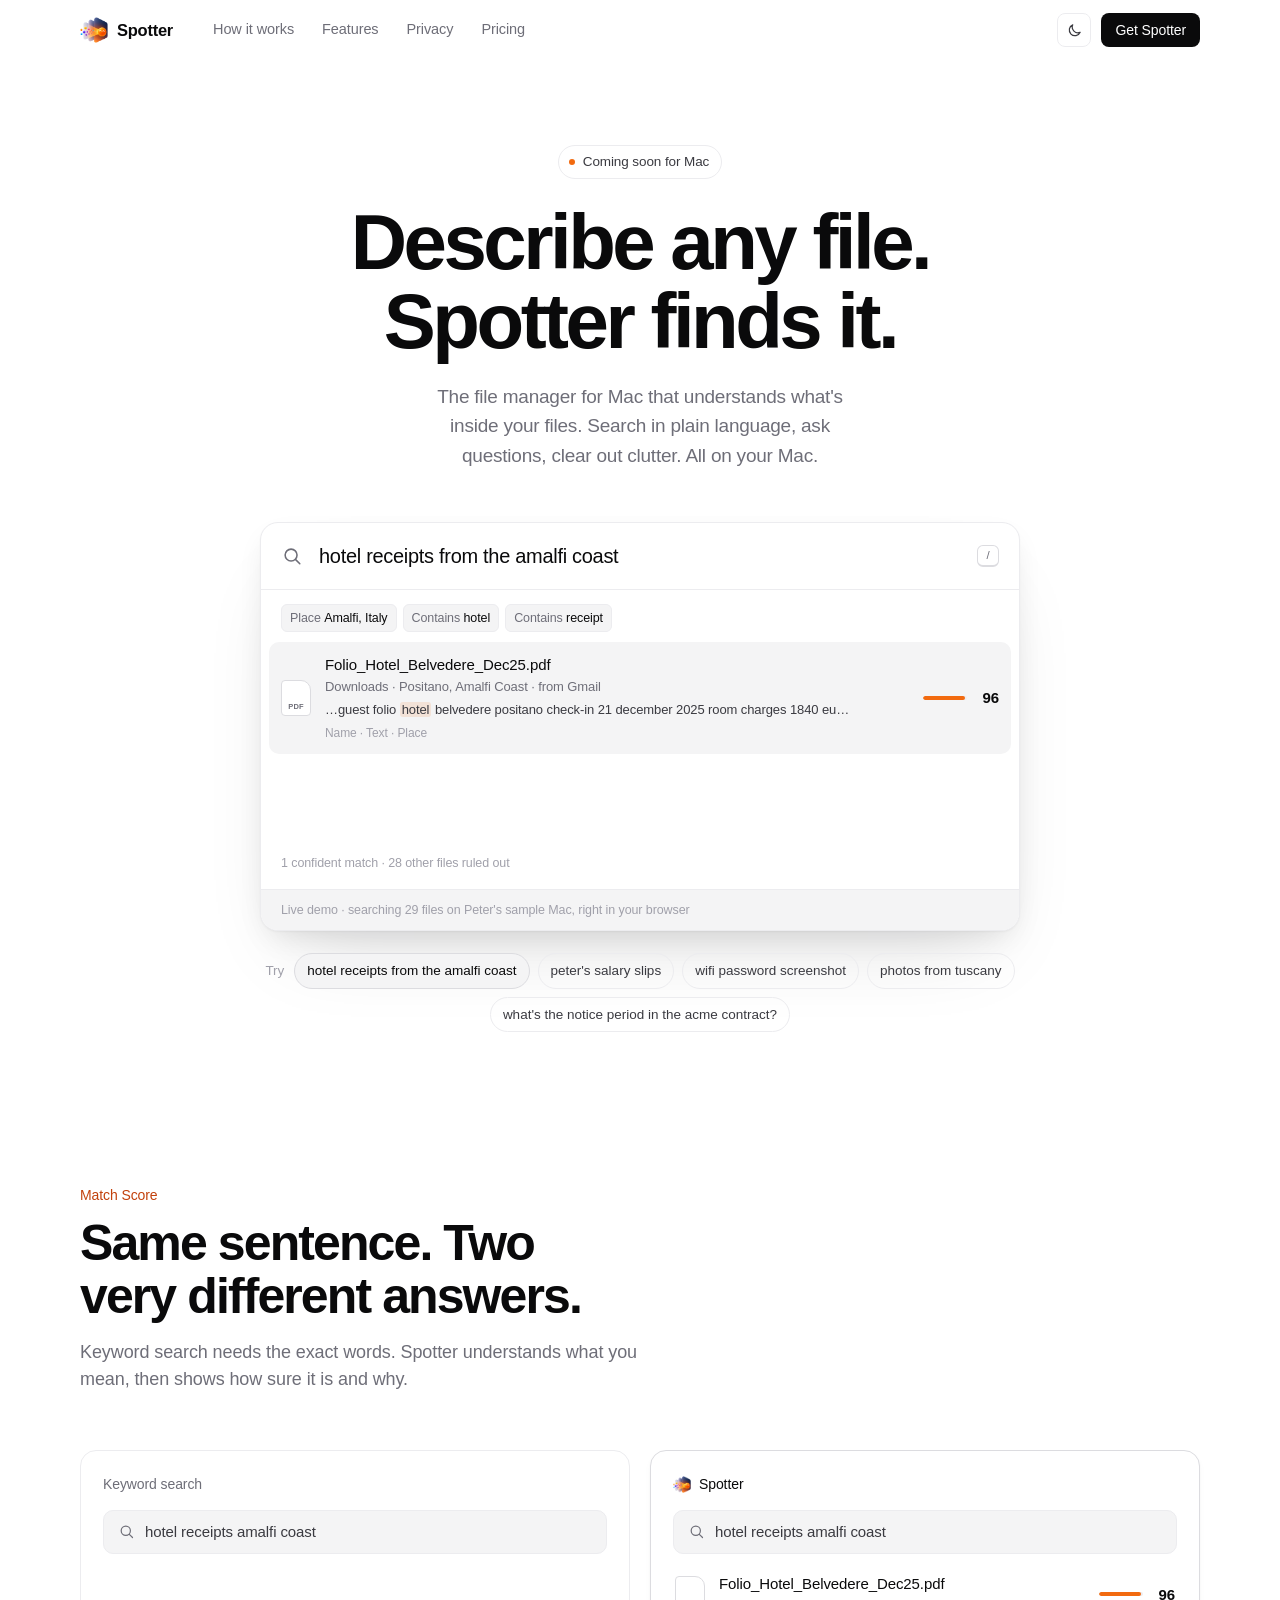
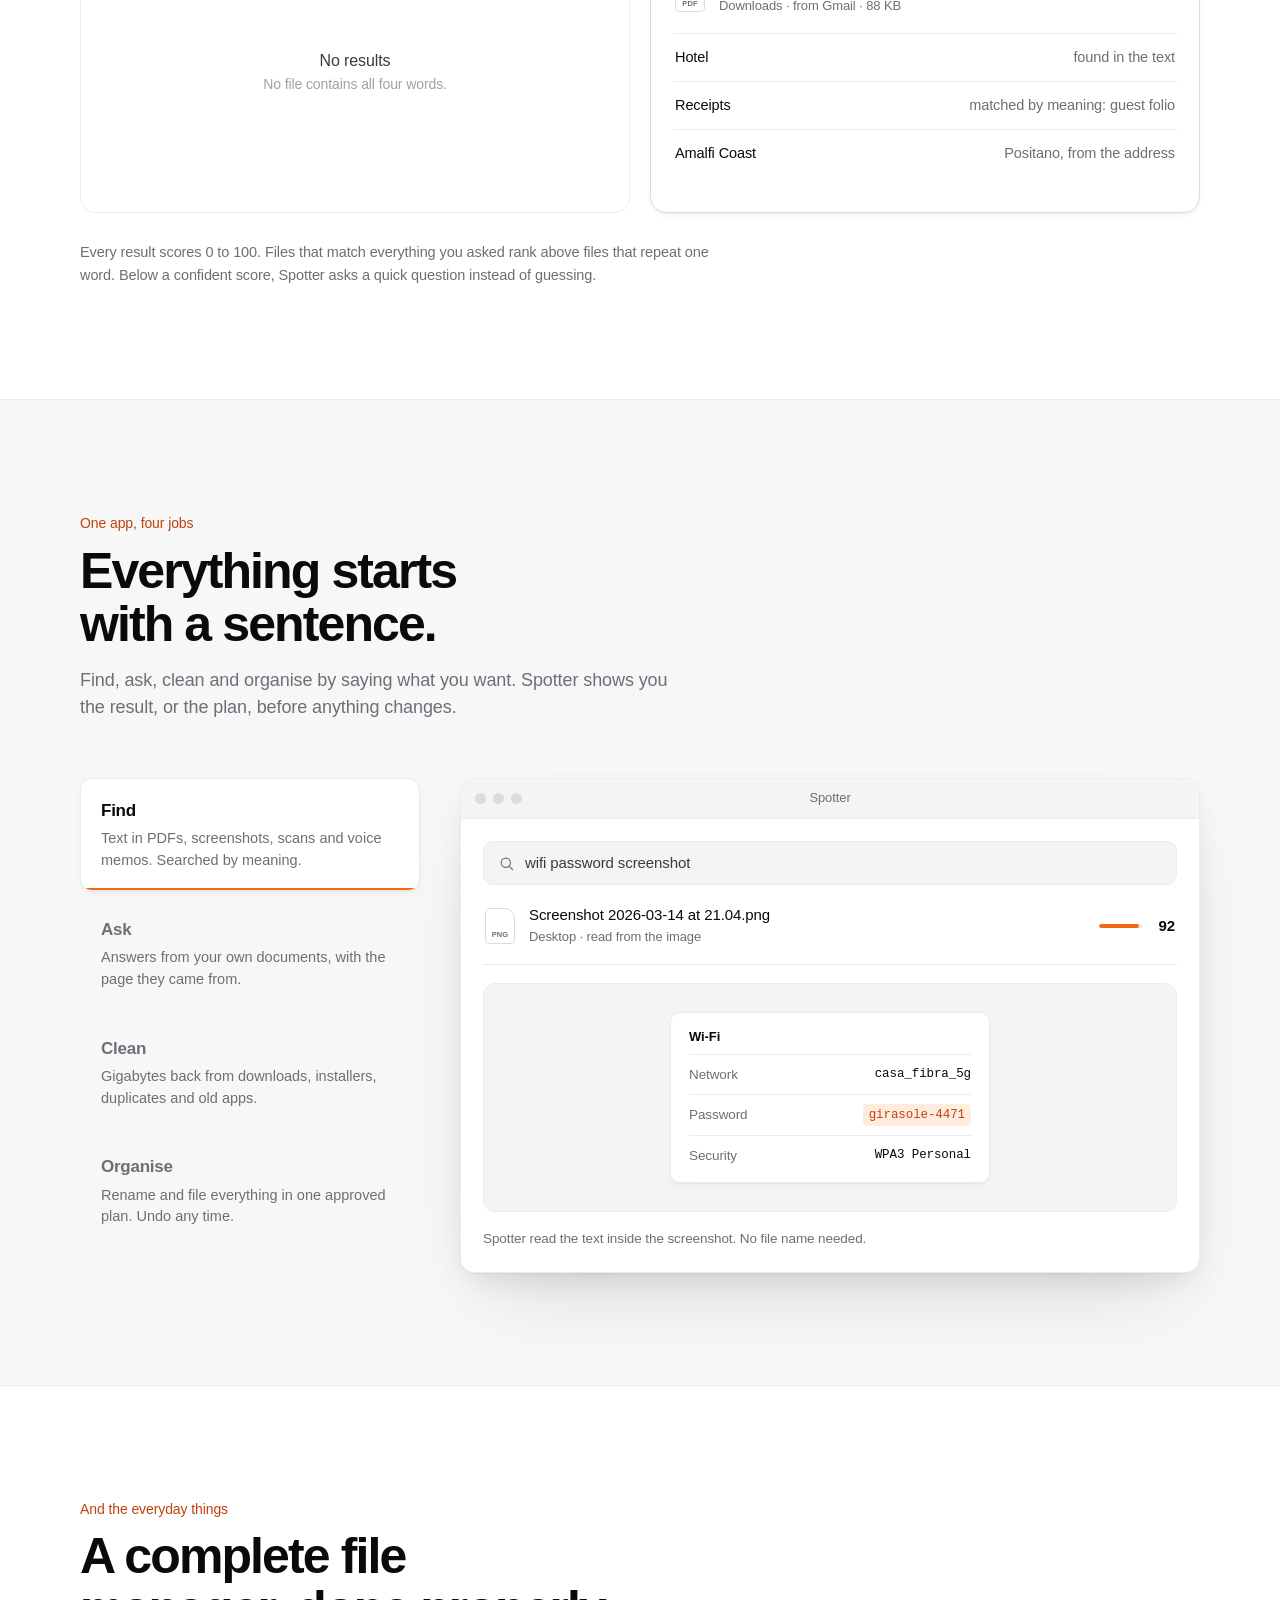
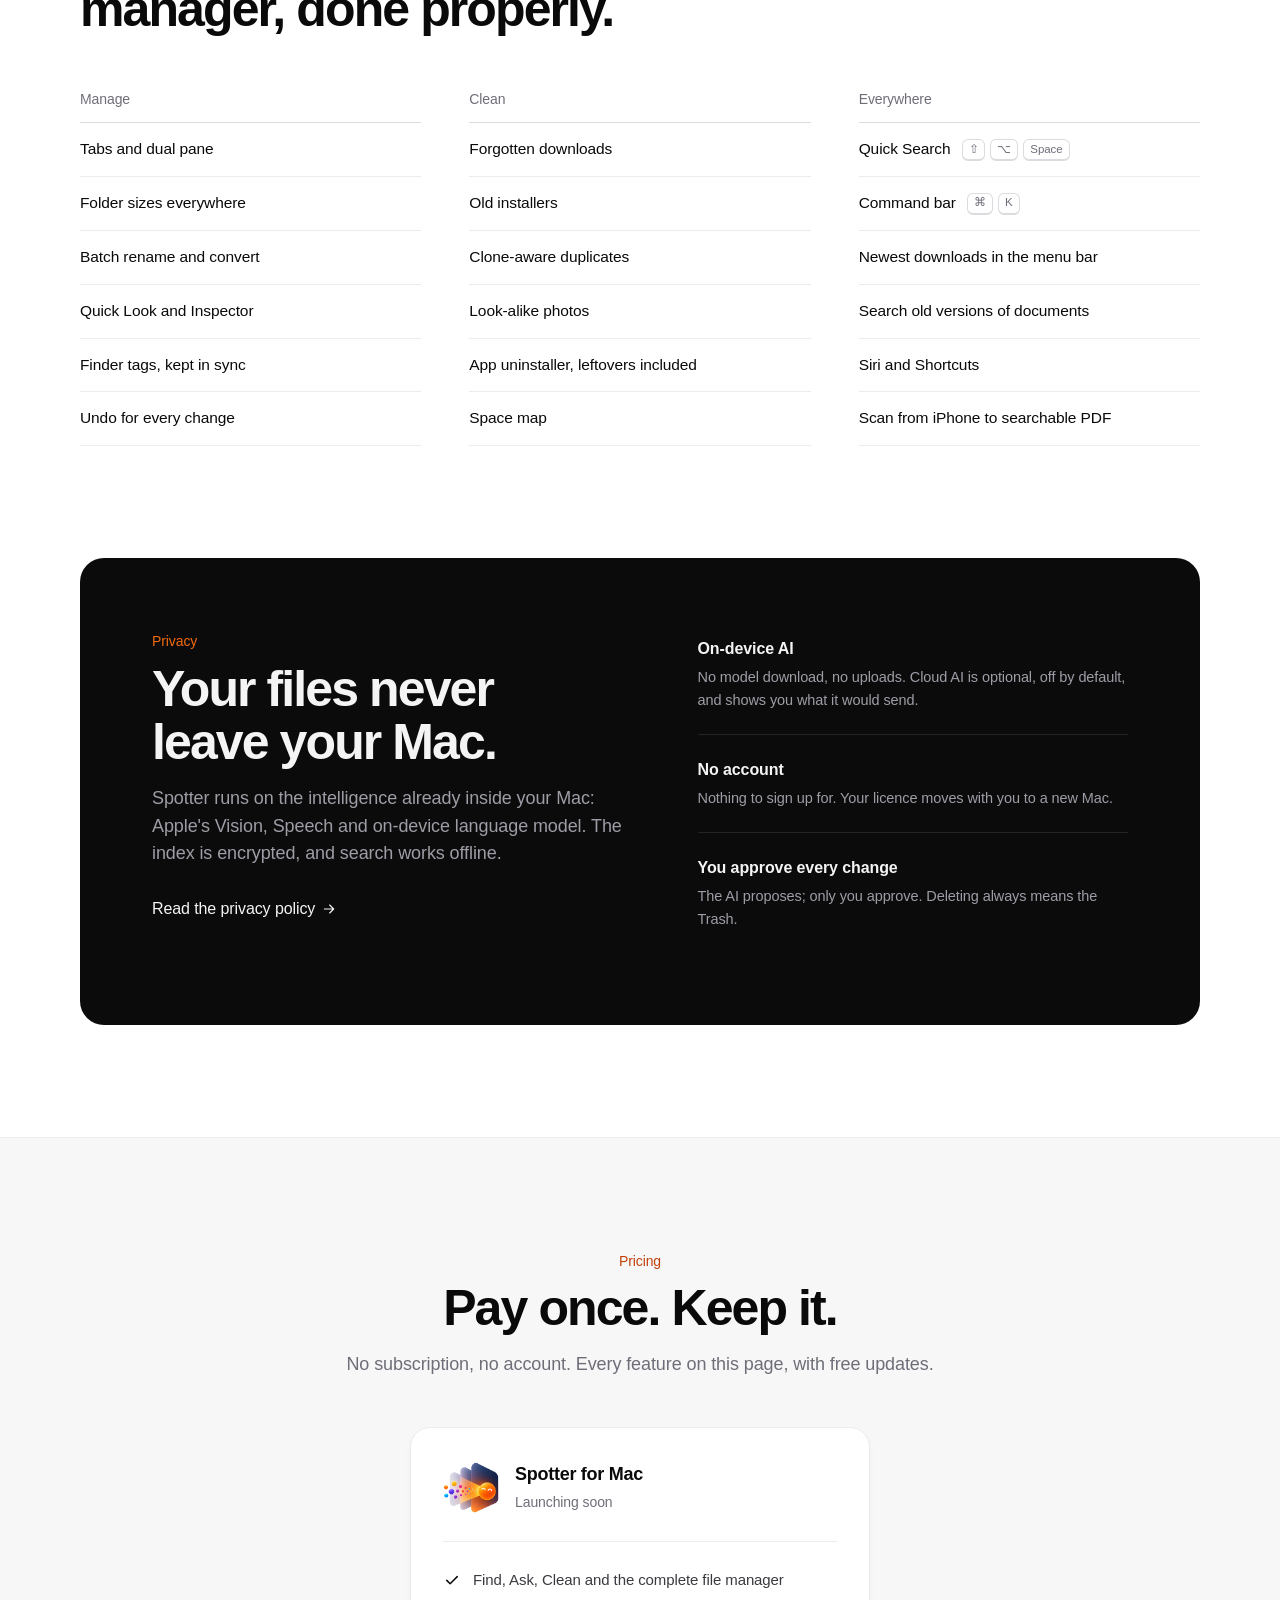
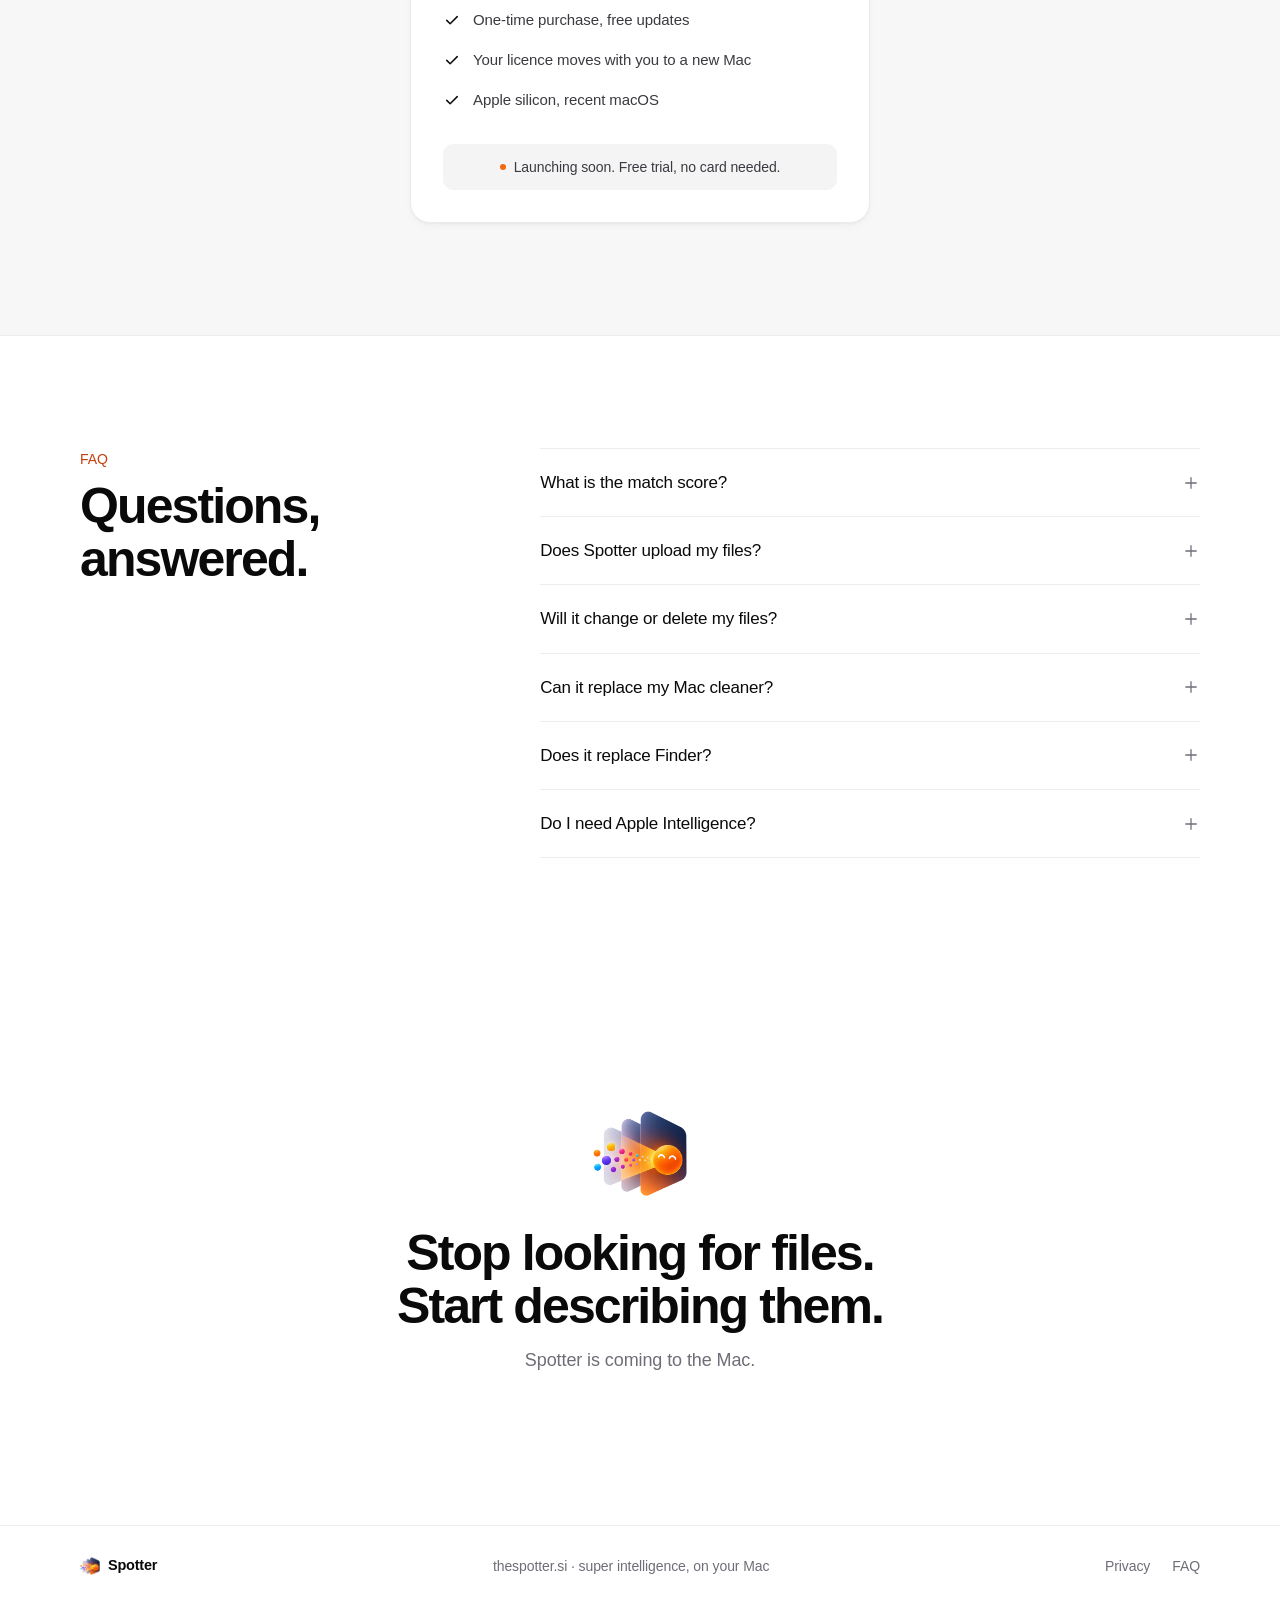
==== commit 1270b0b6: "Redesign: quiet, native-feeling site built around the live search Greyscale palette with one orange " ====
--- a/index.html
+++ b/index.html
@@ -3,581 +3,331 @@
 <head>
 <meta charset="utf-8">
 <meta name="viewport" content="width=device-width, initial-scale=1">
-<title>Spotter — Super intelligence for your files</title>
-<meta name="description" content="Spotter is the super-intelligent file manager for Mac. Find any file by describing it, ask your documents questions, clean up gigabytes safely and manage files with undo. Apple on-device AI; nothing leaves your Mac.">
-<meta property="og:title" content="Spotter — Super intelligence for your files">
-<meta property="og:description" content="Find, understand, clean and organise every file on your Mac. Every result shows its match score. Nothing leaves your Mac.">
+<title>Spotter — Describe any file. Spotter finds it.</title>
+<meta name="description" content="Spotter is the file manager for Mac that understands what's inside your files. Search in plain language, ask your documents questions, clean up safely and organise with undo. Everything stays on your Mac.">
+<meta property="og:title" content="Spotter — Describe any file. Spotter finds it.">
+<meta property="og:description" content="The file manager for Mac that understands what's inside your files. Every result shows a match score. Nothing leaves your Mac.">
 <meta property="og:url" content="https://thespotter.si/">
 <meta property="og:type" content="website">
-<meta name="theme-color" content="#04060d" media="(prefers-color-scheme: dark)">
-<meta name="theme-color" content="#f4f6fb" media="(prefers-color-scheme: light)">
-<meta name="color-scheme" content="dark light">
+<meta property="og:image" content="https://thespotter.si/icon-512.png">
+<meta name="theme-color" content="#0b0b0c" media="(prefers-color-scheme: dark)">
+<meta name="theme-color" content="#ffffff" media="(prefers-color-scheme: light)">
+<meta name="color-scheme" content="light dark">
 <link rel="icon" href="favicon-64.png" type="image/png" sizes="64x64">
 <link rel="icon" href="favicon-32.png" type="image/png" sizes="32x32">
 <link rel="apple-touch-icon" href="apple-touch-icon.png">
-<meta property="og:image" content="https://thespotter.si/icon-512.png">
 <link rel="canonical" href="https://thespotter.si/">
-<script>(()=>{let t;try{t=localStorage.getItem('theme')}catch(e){}if(t!=='light'&&t!=='dark')t=matchMedia('(prefers-color-scheme: light)').matches?'light':'dark';document.documentElement.dataset.theme=t})()</script>
-<link rel="stylesheet" href="styles.css?v=4">
+<script>(()=>{let t;try{t=localStorage.getItem('theme')}catch(e){}if(t!=='light'&&t!=='dark')t=matchMedia('(prefers-color-scheme: dark)').matches?'dark':'light';document.documentElement.dataset.theme=t;document.documentElement.classList.add('js')})()</script>
+<link rel="stylesheet" href="styles.css?v=6">
 </head>
 <body>
 <svg width="0" height="0" style="position:absolute" aria-hidden="true">
   <defs>
     <symbol id="i-search" viewBox="0 0 24 24"><circle cx="11" cy="11" r="6.5"/><path d="M16 16l4.5 4.5"/></symbol>
-    <symbol id="i-spark" viewBox="0 0 24 24"><path d="M12 3l1.9 5.1L19 10l-5.1 1.9L12 17l-1.9-5.1L5 10l5.1-1.9z"/><path d="M19 15l.8 2.2L22 18l-2.2.8L19 21l-.8-2.2L16 18l2.2-.8z"/></symbol>
-    <symbol id="i-home" viewBox="0 0 24 24"><path d="M4 11l8-6.5 8 6.5V20a1 1 0 0 1-1 1h-4.5v-6h-5v6H5a1 1 0 0 1-1-1z"/></symbol>
-    <symbol id="i-bubble" viewBox="0 0 24 24"><path d="M5 5h14a1 1 0 0 1 1 1v9a1 1 0 0 1-1 1h-7l-4.5 3.5V16H5a1 1 0 0 1-1-1V6a1 1 0 0 1 1-1z"/></symbol>
-    <symbol id="i-photo" viewBox="0 0 24 24"><rect x="3.5" y="5" width="17" height="14" rx="2"/><circle cx="9" cy="10" r="1.6"/><path d="M4 17l5-4.5 4 3.5 3-2.5 4.5 3.5"/></symbol>
-    <symbol id="i-doc" viewBox="0 0 24 24"><path d="M7 3.5h7l4.5 4.5v12a.5.5 0 0 1-.5.5H7a1 1 0 0 1-1-1v-15a1 1 0 0 1 1-1z"/><path d="M14 3.5V8h4.5M9 12.5h6M9 16h6"/></symbol>
-    <symbol id="i-film" viewBox="0 0 24 24"><rect x="3.5" y="5" width="17" height="14" rx="2"/><path d="M8 5v14M16 5v14M3.5 9.5H8M3.5 14.5H8M16 9.5h4.5M16 14.5h4.5"/></symbol>
-    <symbol id="i-down" viewBox="0 0 24 24"><path d="M12 4v11M7.5 10.5L12 15l4.5-4.5M5 19.5h14"/></symbol>
-    <symbol id="i-copies" viewBox="0 0 24 24"><rect x="8" y="8" width="12" height="12" rx="2"/><path d="M16 8V5.5a1.5 1.5 0 0 0-1.5-1.5h-9A1.5 1.5 0 0 0 4 5.5v9A1.5 1.5 0 0 0 5.5 16H8"/></symbol>
-    <symbol id="i-broom" viewBox="0 0 24 24"><path d="M14.5 3.5l-3 7M7 11h9l1.5 9.5h-12z"/><path d="M9.5 15v5M13.5 15v5"/></symbol>
-    <symbol id="i-eye" viewBox="0 0 24 24"><path d="M2.5 12S6 5.5 12 5.5 21.5 12 21.5 12 18 18.5 12 18.5 2.5 12 2.5 12z"/><circle cx="12" cy="12" r="3"/></symbol>
-    <symbol id="i-text" viewBox="0 0 24 24"><path d="M4 8V5.5A1.5 1.5 0 0 1 5.5 4H8M16 4h2.5A1.5 1.5 0 0 1 20 5.5V8M20 16v2.5a1.5 1.5 0 0 1-1.5 1.5H16M8 20H5.5A1.5 1.5 0 0 1 4 18.5V16M8.5 9h7M12 9v6.5"/></symbol>
-    <symbol id="i-wave" viewBox="0 0 24 24"><path d="M4 10v4M8 7v10M12 4v16M16 8v8M20 10.5v3"/></symbol>
-    <symbol id="i-quote" viewBox="0 0 24 24"><path d="M5 5h14a1 1 0 0 1 1 1v9a1 1 0 0 1-1 1h-7l-4.5 3.5V16H5a1 1 0 0 1-1-1V6a1 1 0 0 1 1-1z"/><path d="M8.5 9.5h7M8.5 12.5h4.5"/></symbol>
-    <symbol id="i-clock" viewBox="0 0 24 24"><circle cx="12" cy="12" r="8.5"/><path d="M12 7.5V12l3 2"/></symbol>
-    <symbol id="i-pin" viewBox="0 0 24 24"><path d="M12 21s-6.5-6-6.5-11a6.5 6.5 0 0 1 13 0c0 5-6.5 11-6.5 11z"/><circle cx="12" cy="10" r="2.3"/></symbol>
-    <symbol id="i-question" viewBox="0 0 24 24"><circle cx="12" cy="12" r="8.5"/><path d="M9.6 9.5a2.5 2.5 0 1 1 3.4 2.3c-.6.3-1 .8-1 1.5v.5"/><circle cx="12" cy="16.7" r=".4"/></symbol>
-    <symbol id="i-wand" viewBox="0 0 24 24"><path d="M4 20L15 9M13 7l4 4M17 3v3M15.5 4.5h3M20 8v2.5M18.7 9.2h2.6"/></symbol>
-    <symbol id="i-history" viewBox="0 0 24 24"><path d="M4 12a8 8 0 1 0 2.4-5.7M4 4.5v3.8h3.8"/><path d="M12 8v4.2l2.8 1.8"/></symbol>
-    <symbol id="i-disk" viewBox="0 0 24 24"><circle cx="12" cy="12" r="8.5"/><path d="M12 3.5V12h8.5"/></symbol>
-    <symbol id="i-globe" viewBox="0 0 24 24"><circle cx="12" cy="12" r="8.5"/><path d="M3.5 12h17M12 3.5c2.5 2.6 3.5 5.4 3.5 8.5s-1 5.9-3.5 8.5c-2.5-2.6-3.5-5.4-3.5-8.5s1-5.9 3.5-8.5z"/></symbol>
-    <symbol id="i-folder" viewBox="0 0 24 24"><path d="M3.5 7a1.5 1.5 0 0 1 1.5-1.5h4.3l2 2H19A1.5 1.5 0 0 1 20.5 9v9A1.5 1.5 0 0 1 19 19.5H5A1.5 1.5 0 0 1 3.5 18z"/></symbol>
-    <symbol id="i-grid" viewBox="0 0 24 24"><rect x="4" y="4" width="6.5" height="6.5" rx="1.2"/><rect x="13.5" y="4" width="6.5" height="6.5" rx="1.2"/><rect x="4" y="13.5" width="6.5" height="6.5" rx="1.2"/><rect x="13.5" y="13.5" width="6.5" height="6.5" rx="1.2"/></symbol>
-    <symbol id="i-list" viewBox="0 0 24 24"><path d="M9 6.5h11M9 12h11M9 17.5h11"/><circle cx="5" cy="6.5" r=".9"/><circle cx="5" cy="12" r=".9"/><circle cx="5" cy="17.5" r=".9"/></symbol>
-    <symbol id="i-panes" viewBox="0 0 24 24"><rect x="3.5" y="5" width="17" height="14" rx="2"/><path d="M12 5v14M3.5 9h17"/></symbol>
-    <symbol id="i-columns" viewBox="0 0 24 24"><rect x="3.5" y="5" width="17" height="14" rx="2"/><path d="M9 5v14M14.5 5v14"/></symbol>
-    <symbol id="i-info" viewBox="0 0 24 24"><circle cx="12" cy="12" r="8.5"/><path d="M12 11v5.5"/><circle cx="12" cy="7.8" r=".5"/></symbol>
-    <symbol id="i-tag" viewBox="0 0 24 24"><path d="M4 12.6V5a1 1 0 0 1 1-1h7.6L20 11.4 11.4 20z"/><circle cx="8.5" cy="8.5" r="1.4"/></symbol>
-    <symbol id="i-rename" viewBox="0 0 24 24"><path d="M4 7.5h10M4 12h7M4 16.5h5M14.5 17.5l5-5-2.5-2.5-5 5-.5 3z"/></symbol>
-    <symbol id="i-zip" viewBox="0 0 24 24"><path d="M7 3.5h7l4.5 4.5v12a.5.5 0 0 1-.5.5H7a1 1 0 0 1-1-1v-15a1 1 0 0 1 1-1z"/><path d="M11 3.5v2h1.5v2H11v2h1.5v2H11v2.5h1.5v2.5H11"/></symbol>
-    <symbol id="i-convert" viewBox="0 0 24 24"><path d="M5 8h12l-3.5-3.5M19 16H7l3.5 3.5"/></symbol>
-    <symbol id="i-ruler" viewBox="0 0 24 24"><rect x="3" y="8" width="18" height="8" rx="1.5"/><path d="M7 8v3M11 8v4M15 8v3M19 8v4"/></symbol>
-    <symbol id="i-bolt" viewBox="0 0 24 24"><path d="M13 3L5 13.5h6L10.5 21 19 10.5h-6z"/></symbol>
-    <symbol id="i-cmd" viewBox="0 0 24 24"><path d="M9 9V6.5A2.5 2.5 0 1 0 6.5 9H9zm0 0h6m-6 0v6m6-6V6.5A2.5 2.5 0 1 1 17.5 9H15zm0 0v6m0 0h2.5a2.5 2.5 0 1 1-2.5 2.5V15zm0 0H9m0 0v2.5A2.5 2.5 0 1 1 6.5 15H9z"/></symbol>
-    <symbol id="i-menu" viewBox="0 0 24 24"><rect x="3.5" y="4" width="17" height="16" rx="2"/><path d="M3.5 8h17M7 12h6M7 15.5h4"/></symbol>
-    <symbol id="i-tray" viewBox="0 0 24 24"><path d="M3.5 13.5l2.5-8h12l2.5 8V18a1.5 1.5 0 0 1-1.5 1.5H5A1.5 1.5 0 0 1 3.5 18z"/><path d="M3.5 13.5H8l1.5 2h5l1.5-2h4.5"/></symbol>
-    <symbol id="i-mic" viewBox="0 0 24 24"><rect x="9" y="3.5" width="6" height="11" rx="3"/><path d="M5.5 11a6.5 6.5 0 0 0 13 0M12 17.5V21"/></symbol>
-    <symbol id="i-phone" viewBox="0 0 24 24"><rect x="7" y="3" width="10" height="18" rx="2.2"/><path d="M11 18h2"/></symbol>
-    <symbol id="i-lock" viewBox="0 0 24 24"><rect x="5" y="10.5" width="14" height="10" rx="2"/><path d="M8 10.5V8a4 4 0 0 1 8 0v2.5"/></symbol>
-    <symbol id="i-shield" viewBox="0 0 24 24"><path d="M12 3.5l7 2.8v5.2c0 4.4-3 7.9-7 9-4-1.1-7-4.6-7-9V6.3z"/><path d="M9 12l2.2 2.2L15.5 10"/></symbol>
-    <symbol id="i-hand" viewBox="0 0 24 24"><path d="M12 3.5l7 2.8v5.2c0 4.4-3 7.9-7 9-4-1.1-7-4.6-7-9V6.3z"/><path d="M12 8v5M12 16v.3"/></symbol>
-    <symbol id="i-trash" viewBox="0 0 24 24"><path d="M4.5 7h15M9.5 7V4.5h5V7M6.5 7l1 13h9l1-13"/></symbol>
-    <symbol id="i-cloud" viewBox="0 0 24 24"><path d="M7 18.5a4.5 4.5 0 0 1-.6-9 6 6 0 0 1 11.5 1.6A3.8 3.8 0 0 1 17.5 18.5z"/></symbol>
-    <symbol id="i-chip" viewBox="0 0 24 24"><rect x="6.5" y="6.5" width="11" height="11" rx="2"/><path d="M9.5 3.5v3M14.5 3.5v3M9.5 17.5v3M14.5 17.5v3M3.5 9.5h3M3.5 14.5h3M17.5 9.5h3M17.5 14.5h3"/></symbol>
-    <symbol id="i-key" viewBox="0 0 24 24"><circle cx="8" cy="15" r="4"/><path d="M11 12l8.5-8.5M16 7l2.5 2.5M14 9l1.8 1.8"/></symbol>
-    <symbol id="i-off" viewBox="0 0 24 24"><circle cx="12" cy="12" r="8.5"/><path d="M6 6l12 12"/></symbol>
-    <symbol id="i-app" viewBox="0 0 24 24"><rect x="4" y="4" width="16" height="16" rx="4"/><path d="M9 15l3-6 3 6M10 13.2h4"/></symbol>
-    <symbol id="i-pkg" viewBox="0 0 24 24"><path d="M4 8l8-4 8 4v8.5L12 20.5 4 16.5z"/><path d="M4 8l8 4 8-4M12 12v8.5"/></symbol>
-    <symbol id="i-mail" viewBox="0 0 24 24"><rect x="3.5" y="5.5" width="17" height="13" rx="2"/><path d="M4 7l8 6 8-6"/></symbol>
-    <symbol id="i-rec" viewBox="0 0 24 24"><rect x="3.5" y="6" width="12" height="12" rx="2"/><path d="M15.5 10.5l5-3v9l-5-3"/></symbol>
     <symbol id="i-sun" viewBox="0 0 24 24"><circle cx="12" cy="12" r="4"/><path d="M12 2.5v2M12 19.5v2M2.5 12h2M19.5 12h2M5.3 5.3l1.4 1.4M17.3 17.3l1.4 1.4M5.3 18.7l1.4-1.4M17.3 6.7l1.4-1.4"/></symbol>
     <symbol id="i-moon" viewBox="0 0 24 24"><path d="M20 14.5A8 8 0 0 1 9.5 4a8 8 0 1 0 10.5 10.5z"/></symbol>
     <symbol id="i-check" viewBox="0 0 24 24"><path d="M5 12.5l4.5 4.5L19 7.5"/></symbol>
-    <symbol id="i-dash" viewBox="0 0 24 24"><path d="M7 12h10"/></symbol>
+    <symbol id="i-arrow" viewBox="0 0 24 24"><path d="M5 12h14M13 6l6 6-6 6"/></symbol>
+    <symbol id="i-plus" viewBox="0 0 24 24"><path d="M12 5v14M5 12h14"/></symbol>
+    <symbol id="i-doc" viewBox="0 0 24 24"><path d="M7 3.5h7l4.5 4.5v12a.5.5 0 0 1-.5.5H7a1 1 0 0 1-1-1v-15a1 1 0 0 1 1-1z"/><path d="M14 3.5V8h4.5"/></symbol>
   </defs>
 </svg>
 
-<canvas id="bg" aria-hidden="true"></canvas>
-<div class="bg-fallback" aria-hidden="true"></div>
-
 <header class="nav">
   <div class="wrap nav-inner">
-    <a class="brand" href="/"><img class="mark" src="logo.webp" alt="" width="36" height="33"><span>theSpotter<b>.si</b></span></a>
-    <nav>
-      <a href="#score" class="hide-xs">Match Score</a>
-      <a href="#clean">Clean</a>
-      <a href="#manage" class="hide-sm">File manager</a>
-      <a href="#privacy" class="hide-sm">Privacy</a>
-      <a href="#faq" class="hide-md">FAQ</a>
+    <a class="brand" href="/" aria-label="Spotter home"><img src="logo.webp" alt="" width="28" height="26"><span>Spotter</span></a>
+    <nav class="nav-links">
+      <a href="#how">How it works</a>
+      <a href="#features">Features</a>
+      <a href="#privacy">Privacy</a>
+      <a href="#pricing">Pricing</a>
     </nav>
-    <button class="theme-toggle" type="button" aria-label="Switch theme"><svg class="moon"><use href="#i-moon"/></svg><svg class="sun"><use href="#i-sun"/></svg></button>
-    <span class="nav-cta" aria-disabled="true">Coming soon</span>
+    <div class="nav-right">
+      <button class="icon-btn theme-toggle" type="button" aria-label="Switch theme"><svg class="moon"><use href="#i-moon"/></svg><svg class="sun"><use href="#i-sun"/></svg></button>
+      <a class="btn btn-sm" href="#pricing">Get Spotter</a>
+    </div>
   </div>
 </header>
 
 <main>
-  <!-- HERO -->
+  <!-- HERO: the page is the product -->
   <section class="hero">
-    <div class="wrap hero-grid">
-      <div class="hero-copy">
-        <p class="eyebrow"><span class="pulse"></span> The AI file manager for Mac</p>
-        <h1><span class="grad">Super intelligence</span><br>for your files.</h1>
-        <p class="lede">Every file on your Mac, understood. Describe what you remember and Spotter spots it, explains why, answers questions about it and keeps everything tidy. All on your Mac, on Apple's on-device AI.</p>
-        <div class="cta-row">
-          <span class="btn btn-primary" aria-disabled="true"><svg><use href="#i-down"/></svg> Coming soon for Mac</span>
-          <a class="btn btn-glass" href="#try">Try it right here</a>
-        </div>
-        <p class="fine">One-time purchase · Apple silicon · Nothing uploaded, ever</p>
-      </div>
-      <div class="scene" aria-hidden="true">
-        <div class="scene-glow"></div>
-        <img class="scene-logo" src="logo.webp" alt="" width="741" height="673">
-        <canvas id="flow"></canvas>
-        <div class="scene-tag t1"><i class="d-pdf"></i>Payslip_Aug-2025.pdf</div>
-        <div class="scene-tag t2"><i class="d-img"></i>IMG_4521.HEIC · Florence</div>
-        <div class="scene-tag t3"><i class="d-shot"></i>Screenshot · wifi password</div>
-        <div class="scene-tag t4"><b>97</b> match</div>
-      </div>
-    </div>
-
-    <div class="wrap" id="try">
-      <div class="desk">
-        <div class="menubar"><b>Spotter</b><span>File</span><span>Edit</span><span>View</span><span>Go</span><span>Window</span><i></i><span class="mb-r">Peter's MacBook Pro · Tue 9:41</span></div>
-        <div class="app">
-          <div class="app-bar">
-            <span class="lights"><i></i><i></i><i></i></span>
-            <span class="app-title"><img src="logo.webp" alt="" width="20" height="18"> Spotter</span>
-            <span class="app-status"><b class="dot"></b><span id="fileCount">0</span> files on Peter's Mac, understood</span>
-          </div>
-          <div class="app-body">
-            <aside class="side">
-              <p>Spotter</p>
-              <a class="on"><svg><use href="#i-search"/></svg>Search</a>
-              <a><svg><use href="#i-bubble"/></svg>Ask Your Files</a>
-              <a><svg><use href="#i-broom"/></svg>Clean</a>
-              <p>Libraries</p>
-              <a><svg><use href="#i-photo"/></svg>Images</a>
-              <a><svg><use href="#i-doc"/></svg>Documents</a>
-              <a><svg><use href="#i-film"/></svg>Videos</a>
-              <a><svg><use href="#i-down"/></svg>Downloads</a>
-              <p>Places</p>
-              <a><svg><use href="#i-folder"/></svg>Desktop</a>
-              <a><svg><use href="#i-folder"/></svg>Tuscany Trip</a>
-            </aside>
-            <div class="pane">
-              <label class="askbar">
-                <svg class="ab-ico"><use href="#i-spark"/></svg>
-                <input id="q" type="search" autocomplete="off" spellcheck="false" placeholder="Search Peter's Mac, or ask a question…" aria-label="Search Peter's Mac">
-                <span class="ab-keys"><kbd>⇧</kbd><kbd>⌥</kbd><kbd>Space</kbd></span>
-              </label>
-              <div class="try">
-                <span class="try-label">Live demo · type anything, or try</span>
-                <button>peter's salary slips</button>
-                <button>hotel receipts from the amalfi coast</button>
-                <button>wifi password screenshot</button>
-                <button>photos from tuscany</button>
-                <button>what's the notice period in the acme contract?</button>
-                <button>gmail pdfs I never opened</button>
+    <div class="wrap">
+      <p class="eyebrow"><span class="dot"></span>Coming soon for Mac</p>
+      <h1>Describe any file.<br>Spotter finds it.</h1>
+      <p class="lede">The file manager for Mac that understands what's inside your files. Search in plain language, ask questions, clear out clutter. All on your Mac.</p>
+
+      <div class="spot" id="spot">
+        <label class="spot-bar">
+          <svg class="spot-ico"><use href="#i-search"/></svg>
+          <input id="q" type="search" autocomplete="off" spellcheck="false" placeholder="Describe a file, or ask a question" aria-label="Search a sample Mac">
+          <kbd class="spot-key" title="Press / to search">/</kbd>
+        </label>
+        <div class="spot-body" id="answer" aria-live="polite"></div>
+        <div class="spot-foot"><span>Live demo · searching 29 files on Peter's sample Mac, right in your browser</span></div>
+      </div>
+
+      <div class="try" aria-label="Example searches">
+        <span>Try</span>
+        <button>hotel receipts from the amalfi coast</button>
+        <button>peter's salary slips</button>
+        <button>wifi password screenshot</button>
+        <button>photos from tuscany</button>
+        <button>what's the notice period in the acme contract?</button>
+      </div>
+    </div>
+  </section>
+
+  <!-- MATCH SCORE: same sentence, two results -->
+  <section class="section" id="how">
+    <div class="wrap">
+      <div class="head reveal">
+        <p class="label">Match Score</p>
+        <h2>Same sentence. Two very different answers.</h2>
+        <p class="sub">Keyword search needs the exact words. Spotter understands what you mean, then shows how sure it is and why.</p>
+      </div>
+
+      <div class="versus reveal">
+        <div class="vs-col vs-old">
+          <p class="vs-title">Keyword search</p>
+          <div class="mini-bar"><svg><use href="#i-search"/></svg>hotel receipts amalfi coast</div>
+          <div class="vs-empty">
+            <p>No results</p>
+            <span>No file contains all four words.</span>
+          </div>
+        </div>
+        <div class="vs-col vs-new">
+          <p class="vs-title"><img src="logo.webp" alt="" width="18" height="16"> Spotter</p>
+          <div class="mini-bar"><svg><use href="#i-search"/></svg>hotel receipts amalfi coast</div>
+          <div class="hit">
+            <i class="fi" data-k="PDF"></i>
+            <div class="hit-main">
+              <b>Folio_Hotel_Belvedere_Dec25.pdf</b>
+              <small>Downloads · from Gmail · 88 KB</small>
+            </div>
+            <span class="score"><i style="--v:96"></i><b>96</b></span>
+          </div>
+          <ul class="why">
+            <li><span>Hotel</span><em>found in the text</em></li>
+            <li><span>Receipts</span><em>matched by meaning: guest folio</em></li>
+            <li><span>Amalfi Coast</span><em>Positano, from the address</em></li>
+          </ul>
+        </div>
+      </div>
+      <p class="note reveal">Every result scores 0 to 100. Files that match everything you asked rank above files that repeat one word. Below a confident score, Spotter asks a quick question instead of guessing.</p>
+    </div>
+  </section>
+
+  <!-- FOUR JOBS: everything starts with a sentence -->
+  <section class="section soft" id="features">
+    <div class="wrap">
+      <div class="head reveal">
+        <p class="label">One app, four jobs</p>
+        <h2>Everything starts with a sentence.</h2>
+        <p class="sub">Find, ask, clean and organise by saying what you want. Spotter shows you the result, or the plan, before anything changes.</p>
+      </div>
+
+      <div class="jobs reveal" id="jobs">
+        <div class="job-tabs" role="tablist" aria-label="What Spotter does">
+          <button role="tab" id="t-find" aria-controls="p-find" aria-selected="true" class="on">
+            <b>Find</b><span>Text in PDFs, screenshots, scans and voice memos. Searched by meaning.</span><i class="prog"></i>
+          </button>
+          <button role="tab" id="t-ask" aria-controls="p-ask" aria-selected="false">
+            <b>Ask</b><span>Answers from your own documents, with the page they came from.</span><i class="prog"></i>
+          </button>
+          <button role="tab" id="t-clean" aria-controls="p-clean" aria-selected="false">
+            <b>Clean</b><span>Gigabytes back from downloads, installers, duplicates and old apps.</span><i class="prog"></i>
+          </button>
+          <button role="tab" id="t-org" aria-controls="p-org" aria-selected="false">
+            <b>Organise</b><span>Rename and file everything in one approved plan. Undo any time.</span><i class="prog"></i>
+          </button>
+        </div>
+
+        <div class="window">
+          <div class="win-bar"><span class="lights"><i></i><i></i><i></i></span><span class="win-title">Spotter</span></div>
+
+          <div class="panel on" role="tabpanel" id="p-find" aria-labelledby="t-find">
+            <div class="mini-bar"><svg><use href="#i-search"/></svg>wifi password screenshot</div>
+            <div class="hit">
+              <i class="fi" data-k="PNG"></i>
+              <div class="hit-main"><b>Screenshot 2026-03-14 at 21.04.png</b><small>Desktop · read from the image</small></div>
+              <span class="score"><i style="--v:92"></i><b>92</b></span>
+            </div>
+            <div class="shot" aria-hidden="true">
+              <div class="shot-win">
+                <p class="shot-h">Wi-Fi</p>
+                <div class="shot-row"><span>Network</span><b>casa_fibra_5g</b></div>
+                <div class="shot-row hl"><span>Password</span><b>girasole-4471</b></div>
+                <div class="shot-row"><span>Security</span><b>WPA3 Personal</b></div>
               </div>
-              <div class="answer" id="answer" aria-live="polite"></div>
             </div>
-          </div>
-        </div>
-      </div>
-      <p class="note center">This demo runs a real search over a sample Mac, right in your browser. The app does it across every file on yours.</p>
-    </div>
-  </section>
-
-  <!-- MARQUEE -->
-  <section class="marquee" aria-label="Things you can ask">
-    <div class="track">
-      <span>"hotel receipts from the amalfi coast last year"</span><span>"the deck with the old €49 pricing"</span><span>"files I opened before Tuesday's meeting"</span><span>"zips bigger than 1 GB older than 6 months"</span><span>"invoices from acme over 1 MB"</span><span>"videos from my iPhone in August"</span><span>"what does my lease say about pets?"</span><span>"move all 2025 invoices into Taxes"</span><span>"screenshots with a tracking number"</span><span>"duplicate photos from the wedding"</span>
-      <span aria-hidden="true">"hotel receipts from the amalfi coast last year"</span><span aria-hidden="true">"the deck with the old €49 pricing"</span><span aria-hidden="true">"files I opened before Tuesday's meeting"</span><span aria-hidden="true">"zips bigger than 1 GB older than 6 months"</span><span aria-hidden="true">"invoices from acme over 1 MB"</span><span aria-hidden="true">"videos from my iPhone in August"</span><span aria-hidden="true">"what does my lease say about pets?"</span><span aria-hidden="true">"move all 2025 invoices into Taxes"</span><span aria-hidden="true">"screenshots with a tracking number"</span><span aria-hidden="true">"duplicate photos from the wedding"</span>
-    </div>
-  </section>
-
-  <!-- PILLARS -->
+            <p class="panel-note">Spotter read the text inside the screenshot. No file name needed.</p>
+          </div>
+
+          <div class="panel" role="tabpanel" id="p-ask" aria-labelledby="t-ask" hidden>
+            <div class="mini-bar"><svg><use href="#i-search"/></svg>what's the notice period in the acme contract?</div>
+            <div class="answer">
+              <p class="answer-label">Answer from Peter's files</p>
+              <p class="answer-text"><b>60 days' written notice</b> from either side. Leaving within the first year costs an early-exit fee.</p>
+              <div class="cites"><span class="cite"><svg><use href="#i-doc"/></svg>Acme_MSA_2025.pdf · p. 7</span><span class="cite"><svg><use href="#i-doc"/></svg>Acme_MSA_2025.pdf · p. 12</span></div>
+            </div>
+            <div class="aside-line"><span>Last year's version said 30 days.</span><a>Compare versions <svg><use href="#i-arrow"/></svg></a></div>
+            <p class="panel-note">Answers come only from your files. If it isn't there, Spotter says so.</p>
+          </div>
+
+          <div class="panel" role="tabpanel" id="p-clean" aria-labelledby="t-clean" hidden>
+            <div class="mini-bar"><svg><use href="#i-search"/></svg>free up space on my mac</div>
+            <div class="clean-top"><b>18.4 GB</b><span>you probably don't need</span></div>
+            <div class="stack" aria-hidden="true"><i style="--w:33"></i><i style="--w:22"></i><i style="--w:20"></i><i style="--w:15"></i><i style="--w:10"></i></div>
+            <ul class="rows">
+              <li><i class="sw s1"></i><span>Downloads untouched for a year</span><b>6.1 GB</b></li>
+              <li><i class="sw s2"></i><span>Duplicates, turned into clones</span><b>4.0 GB</b></li>
+              <li><i class="sw s3"></i><span>Installers for apps you already have</span><b>3.6 GB</b></li>
+              <li><i class="sw s4"></i><span>Unused apps and their leftovers</span><b>2.8 GB</b></li>
+              <li><i class="sw s5"></i><span>Old screen recordings</span><b>1.9 GB</b></li>
+            </ul>
+            <div class="panel-actions"><span class="panel-note">Everything goes to the Trash. Nothing is removed until you approve.</span><span class="mini-btn">Review</span></div>
+          </div>
+
+          <div class="panel" role="tabpanel" id="p-org" aria-labelledby="t-org" hidden>
+            <div class="mini-bar"><svg><use href="#i-search"/></svg>tidy up my downloads</div>
+            <p class="plan-head"><b>Plan</b> · 41 files · nothing overwritten</p>
+            <ul class="plan">
+              <li><s>Payslip_Aug-2025 (2).pdf</s><svg><use href="#i-arrow"/></svg><span>Finance/Payslips/2025-08 Payslip.pdf</span></li>
+              <li><s>document (3).pdf</s><svg><use href="#i-arrow"/></svg><span>Travel/Amalfi 2025/Hotel Belvedere.pdf</span></li>
+              <li><s>IMG_4521.HEIC</s><svg><use href="#i-arrow"/></svg><span>Photos/Tuscany 2025/Florence 01.heic</span></li>
+              <li><s>GoogleChrome.dmg</s><svg><use href="#i-arrow"/></svg><span>Trash · already installed</span></li>
+              <li class="more">+ 37 more</li>
+            </ul>
+            <div class="panel-actions"><span class="panel-note">Every change is logged. Undo any of it, even days later.</span><span class="mini-btn">Approve</span></div>
+          </div>
+        </div>
+      </div>
+    </div>
+  </section>
+
+  <!-- EVERYTHING ELSE -->
   <section class="section">
     <div class="wrap">
-      <div class="pillars reveal">
-        <a href="#score" class="pillar p-find"><svg><use href="#i-search"/></svg><b>Find</b><span>Describe it. Get it, with a match score.</span></a>
-        <a href="#ask" class="pillar p-ask"><svg><use href="#i-bubble"/></svg><b>Understand</b><span>Answers and summaries, with sources.</span></a>
-        <a href="#clean" class="pillar p-clean"><svg><use href="#i-broom"/></svg><b>Clean</b><span>Gigabytes back, with honest numbers.</span></a>
-        <a href="#manage" class="pillar p-manage"><svg><use href="#i-folder"/></svg><b>Manage</b><span>A complete file manager, with undo.</span></a>
-      </div>
-    </div>
-  </section>
-
-  <!-- MATCH SCORE -->
-  <section id="score" class="section">
-    <div class="wrap split">
+      <div class="head reveal">
+        <p class="label">And the everyday things</p>
+        <h2>A complete file manager, done properly.</h2>
+      </div>
+      <div class="lists reveal">
+        <div>
+          <h3>Manage</h3>
+          <ul>
+            <li>Tabs and dual pane</li>
+            <li>Folder sizes everywhere</li>
+            <li>Batch rename and convert</li>
+            <li>Quick Look and Inspector</li>
+            <li>Finder tags, kept in sync</li>
+            <li>Undo for every change</li>
+          </ul>
+        </div>
+        <div>
+          <h3>Clean</h3>
+          <ul>
+            <li>Forgotten downloads</li>
+            <li>Old installers</li>
+            <li>Clone-aware duplicates</li>
+            <li>Look-alike photos</li>
+            <li>App uninstaller, leftovers included</li>
+            <li>Space map</li>
+          </ul>
+        </div>
+        <div>
+          <h3>Everywhere</h3>
+          <ul>
+            <li>Quick Search <kbd>⇧</kbd><kbd>⌥</kbd><kbd>Space</kbd></li>
+            <li>Command bar <kbd>⌘</kbd><kbd>K</kbd></li>
+            <li>Newest downloads in the menu bar</li>
+            <li>Search old versions of documents</li>
+            <li>Siri and Shortcuts</li>
+            <li>Scan from iPhone to searchable PDF</li>
+          </ul>
+        </div>
+      </div>
+    </div>
+  </section>
+
+  <!-- PRIVACY -->
+  <section class="section" id="privacy">
+    <div class="wrap">
+      <div class="privacy reveal">
+        <div class="privacy-copy">
+          <p class="label">Privacy</p>
+          <h2>Your files never leave your Mac.</h2>
+          <p class="sub">Spotter runs on the intelligence already inside your Mac: Apple's Vision, Speech and on-device language model. The index is encrypted, and search works offline.</p>
+          <a class="text-link" href="privacy.html">Read the privacy policy <svg><use href="#i-arrow"/></svg></a>
+        </div>
+        <ul class="facts">
+          <li><b>On-device AI</b><span>No model download, no uploads. Cloud AI is optional, off by default, and shows you what it would send.</span></li>
+          <li><b>No account</b><span>Nothing to sign up for. Your licence moves with you to a new Mac.</span></li>
+          <li><b>You approve every change</b><span>The AI proposes; only you approve. Deleting always means the Trash.</span></li>
+        </ul>
+      </div>
+    </div>
+  </section>
+
+  <!-- PRICING -->
+  <section class="section soft" id="pricing">
+    <div class="wrap">
+      <div class="head center reveal">
+        <p class="label">Pricing</p>
+        <h2>Pay once. Keep it.</h2>
+        <p class="sub">No subscription, no account. Every feature on this page, with free updates.</p>
+      </div>
+      <div class="price reveal">
+        <div class="price-top">
+          <img src="logo.webp" alt="" width="56" height="51">
+          <div><b>Spotter for Mac</b><span>Launching soon</span></div>
+        </div>
+        <ul class="ticks">
+          <li><svg><use href="#i-check"/></svg>Find, Ask, Clean and the complete file manager</li>
+          <li><svg><use href="#i-check"/></svg>One-time purchase, free updates</li>
+          <li><svg><use href="#i-check"/></svg>Your licence moves with you to a new Mac</li>
+          <li><svg><use href="#i-check"/></svg>Apple silicon, recent macOS</li>
+        </ul>
+        <p class="soon"><span class="dot"></span>Launching soon. Free trial, no card needed.</p>
+      </div>
+    </div>
+  </section>
+
+  <!-- FAQ -->
+  <section class="section" id="faq">
+    <div class="wrap faq-grid">
       <div class="reveal">
-        <p class="kicker k-blue">Match Score</p>
-        <h2>Every result shows<br><span class="grad">how sure it is.</span></h2>
-        <p class="section-lede">Other search tools hand you a list and hope. Spotter scores every result out of 100 and shows exactly why: which of your words it found, where it found them, and what it matched by meaning.</p>
-        <ul class="ticks">
-          <li>Files that match everything you asked for rank above ones that repeat a single word</li>
-          <li>Results found only by meaning are labelled, never passed off as exact</li>
-          <li>Below a confident score, Spotter asks one quick question instead of guessing</li>
-        </ul>
-      </div>
-      <div class="score-card glass reveal">
-        <div class="sc-q"><svg><use href="#i-search"/></svg>hotel receipts from the amalfi coast last year</div>
-        <div class="sc-top">
-          <i class="ico pdf">PDF</i>
-          <div><b>Folio_Hotel_Belvedere_Dec25.pdf</b><small>Downloads · from mail.google.com · 88 KB</small></div>
-          <span class="score big" style="--v:97"><svg viewBox="0 0 36 36"><circle cx="18" cy="18" r="15.5" pathLength="100"/><circle class="fill" cx="18" cy="18" r="15.5" pathLength="100"/></svg><b><span data-count="97">97</span></b></span>
-        </div>
-        <p class="sc-snip">…Guest <mark>folio</mark> · Hotel Belvedere, Positano, <mark>Amalfi Coast</mark> · Check-in 21 Dec 2025 · Room charges €1,840…</p>
-        <div class="bars">
-          <div><span>Your words found</span><i style="--w:100%"></i><b>3 of 3</b></div>
-          <div><span>Found inside the text</span><i style="--w:92%"></i><b>Page 1</b></div>
-          <div><span>Matched by meaning</span><i style="--w:80%" class="v"></i><b>receipt → folio</b></div>
-          <div><span>Place</span><i style="--w:100%" class="t"></i><b>Amalfi Coast, Italy</b></div>
-          <div><span>Date</span><i style="--w:100%" class="t"></i><b>Dec 2025</b></div>
-        </div>
-        <div class="sc-why"><span class="t-text">Text</span><span class="t-mean">Meaning</span><span class="t-meta">Place</span><span class="t-name">Date</span></div>
-      </div>
-    </div>
-  </section>
-
-  <!-- INTELLIGENCE -->
-  <section class="section">
-    <div class="wrap">
-      <div class="center reveal">
-        <p class="kicker k-violet">The intelligence</p>
-        <h2>Not just search. <span class="grad">Understanding.</span></h2>
-        <p class="section-lede">Finder knows your file names. Spotter knows what's inside your files, where they came from, when you used them and what they mean.</p>
-      </div>
-      <div class="intel reveal">
-        <article><svg><use href="#i-spark"/></svg><h3>Understands meaning</h3><p>"Salary slips" finds "Payslip Aug 2025". "Hotel receipts" finds the guest folio.</p></article>
-        <article><svg><use href="#i-text"/></svg><h3>Reads images</h3><p>Text in screenshots, photos and scanned PDFs, tables included, via Apple's Vision.</p></article>
-        <article><svg><use href="#i-wave"/></svg><h3>Listens</h3><p>Voice notes, calls and videos become searchable transcripts.</p></article>
-        <article><svg><use href="#i-quote"/></svg><h3>Answers with sources</h3><p>Every answer cites its file and page, or says honestly that it's not there.</p></article>
-        <article><svg><use href="#i-clock"/></svg><h3>Remembers when and where</h3><p>"Files from before Tuesday's meeting." "Photos from Tuscany." No tracking.</p></article>
-        <article><svg><use href="#i-question"/></svg><h3>Asks when unsure</h3><p>Two meanings or too many results? One quick question, built from your files.</p></article>
-      </div>
-    </div>
-  </section>
-
-  <!-- ASK + ACT + VERSIONS -->
-  <section id="ask" class="section">
-    <div class="wrap">
-      <div class="row reveal">
-        <div class="row-copy">
-          <p class="kicker k-violet">Ask your files</p>
-          <h2>Your documents,<br><span class="grad">answering back.</span></h2>
-          <p class="section-lede">Summaries with page references. Answers drawn only from your files. Compare two versions of a contract. Pull amounts, dates and names out of fifty invoices into one table.</p>
-        </div>
-        <div class="glass mock chat">
-          <div class="bubble me">Pull the totals from every Glovo invoice this year</div>
-          <div class="bubble ai"><span class="ai-badge"><svg><use href="#i-spark"/></svg>Table from 23 files</span>
-            <table class="mini-table"><tr><th>Date</th><th>Order</th><th>Total</th></tr><tr><td>04 Jan</td><td>#8812</td><td>€18.40</td></tr><tr><td>19 Jan</td><td>#9104</td><td>€32.10</td></tr><tr><td>02 Feb</td><td>#9921</td><td>€12.90</td></tr><tr class="muted"><td colspan="2">+ 20 more</td><td><b>€486.70</b></td></tr></table>
-            <span class="cite">23 sources</span><span class="cite">Export to Numbers</span>
-          </div>
-        </div>
-      </div>
-
-      <div class="row flip reveal">
-        <div class="row-copy">
-          <p class="kicker k-orange">Plain-language actions</p>
-          <h2>Say what you want.<br><span class="grad">Approve the plan.</span></h2>
-          <p class="section-lede">"Move all 2025 invoices into Taxes and rename them by date." Spotter shows every change before it happens. The AI proposes; only you approve. Undo anything, even days later.</p>
-        </div>
-        <div class="glass mock">
-          <div class="mini-search"><svg><use href="#i-wand"/></svg>move all 2025 invoices into Taxes, rename by date</div>
-          <div class="plan">
-            <p><b>Plan</b> · 23 files · nothing overwritten</p>
-            <div><span>INV-0425.pdf</span><span>→ Taxes/2025/2025-04-02 Acme.pdf</span></div>
-            <div><span>acme_invoice_may.pdf</span><span>→ Taxes/2025/2025-05-03 Acme.pdf</span></div>
-            <div><span>Glovo-Invoice-9921.pdf</span><span>→ Taxes/2025/2025-02-02 Glovo.pdf</span></div>
-            <div class="muted"><span>+ 20 more</span><span></span></div>
-          </div>
-          <div class="btns"><button class="mini ghost">Edit plan</button><button class="mini">Approve</button></div>
-        </div>
-      </div>
-
-      <div class="row reveal">
-        <div class="row-copy">
-          <p class="kicker k-pink">Searchable version history</p>
-          <h2>Find the version<br><span class="grad">before it changed.</span></h2>
-          <p class="section-lede">macOS quietly keeps earlier versions of your documents. Spotter is the first app that searches inside them, so you can find the draft with the old pricing, compare it with today's and restore it.</p>
-        </div>
-        <div class="glass mock">
-          <div class="mini-search"><svg><use href="#i-search"/></svg>pitch deck with the old €49 price</div>
-          <div class="versions">
-            <div><b>Today</b><span>Pricing €69 / month</span></div>
-            <div class="hit"><b>12 Oct</b><span>Pricing <mark>€49</mark> / month</span><em>Match 100</em></div>
-            <div><b>2 Oct</b><span>Pricing TBD</span></div>
-          </div>
-          <div class="btns"><button class="mini ghost">Compare</button><button class="mini">Restore 12 Oct</button></div>
-        </div>
-      </div>
-    </div>
-  </section>
-
-  <!-- CLEAN -->
-  <section id="clean" class="section clean">
-    <div class="wrap">
-      <div class="center reveal">
-        <p class="kicker k-green">Spotter Clean</p>
-        <h2>One scan. <span class="grad-green">Gigabytes back.</span></h2>
-        <p class="section-lede">A complete cleanup suite, built into the app that already understands your files. It knows which download you'll never open again, which photo is a near-copy and which app you forgot you had.</p>
-      </div>
-
-      <div class="clean-hero reveal">
-        <div class="orb-wrap">
-          <div class="orb"><i></i><i></i><i></i></div>
-          <svg class="donut" viewBox="0 0 200 200" aria-hidden="true">
-            <circle class="track" cx="100" cy="100" r="86" pathLength="100"/>
-            <circle class="seg s1" cx="100" cy="100" r="86" pathLength="100" style="--len:33;--off:0"/>
-            <circle class="seg s2" cx="100" cy="100" r="86" pathLength="100" style="--len:20;--off:33"/>
-            <circle class="seg s3" cx="100" cy="100" r="86" pathLength="100" style="--len:22;--off:53"/>
-            <circle class="seg s4" cx="100" cy="100" r="86" pathLength="100" style="--len:15;--off:75"/>
-            <circle class="seg s5" cx="100" cy="100" r="86" pathLength="100" style="--len:10;--off:90"/>
-          </svg>
-          <div class="orb-text"><b><span data-count="18.4">18.4</span> GB</b><span>ready to clean</span></div>
-        </div>
-        <div class="clean-list">
-          <div><i class="c1"></i><span>Forgotten downloads</span><b>6.1 GB</b></div>
-          <div><i class="c2"></i><span>Old installers (.dmg, .pkg)</span><b>3.6 GB</b></div>
-          <div><i class="c3"></i><span>Duplicates and look-alike photos</span><b>4.0 GB</b></div>
-          <div><i class="c4"></i><span>Apps you haven't opened in 6 months</span><b>2.8 GB</b></div>
-          <div><i class="c5"></i><span>Old screen recordings</span><b>1.9 GB</b></div>
-          <p class="cap">Example scan. Your numbers depend on your Mac.</p>
-          <span class="btn btn-green" aria-disabled="true"><svg><use href="#i-broom"/></svg> Review and clean</span>
-        </div>
-      </div>
-
-      <div class="clean-grid reveal">
-        <article><svg><use href="#i-down"/></svg><h3>Forgotten downloads</h3><p>Files you downloaded and never opened again, grouped by where they came from.</p></article>
-        <article><svg><use href="#i-pkg"/></svg><h3>Old installers</h3><p>.dmg and .pkg files for apps you've already installed.</p></article>
-        <article><svg><use href="#i-copies"/></svg><h3>Duplicates, clone-aware</h3><p>Identical files found by content. Turn them into APFS clones to free space without deleting a thing.</p></article>
-        <article><svg><use href="#i-photo"/></svg><h3>Look-alike photos</h3><p>Bursts, edits and HEIC/JPEG pairs. Spotter suggests the best one to keep.</p></article>
-        <article><svg><use href="#i-app"/></svg><h3>Unused apps</h3><p>Apps you haven't opened in months, removed along with their leftover support files.</p></article>
-        <article><svg><use href="#i-disk"/></svg><h3>Space map</h3><p>See what's taking space, from the whole disk down to a single folder.</p></article>
-        <article><svg><use href="#i-cloud"/></svg><h3>iCloud offload</h3><p>Send big iCloud files back to the cloud. iCloud-only files are never downloaded.</p></article>
-        <article><svg><use href="#i-mail"/></svg><h3>Mail and Messages</h3><p>How much space attachments take, with a link straight to Apple's own tools.</p></article>
-        <article><svg><use href="#i-rec"/></svg><h3>Big old media</h3><p>Large videos and screen recordings you haven't watched in a year.</p></article>
-      </div>
-
-      <div class="honest reveal">
-        <div><b>Honest numbers</b><span>Clone-aware estimates, so the gigabytes you see are the gigabytes you get.</span></div>
-        <div><b>Trash, never delete</b><span>Everything goes to the Trash, so you can always put it back.</span></div>
-        <div><b>You decide</b><span>Nothing is removed automatically. Review every card first.</span></div>
-      </div>
-    </div>
-  </section>
-
-  <!-- FILE MANAGER -->
-  <section id="manage" class="section">
-    <div class="wrap">
-      <div class="center reveal">
-        <p class="kicker k-blue">A complete file manager</p>
-        <h2>Everything Finder does. <span class="grad">Then the rest.</span></h2>
-        <p class="section-lede">Use Spotter as your everyday file manager: tabs, dual pane, every view, folder sizes, batch tools, and undo for every single change.</p>
-      </div>
-
-      <div class="fm glass reveal">
-        <div class="fm-bar">
-          <span class="lights"><i></i><i></i><i></i></span>
-          <div class="tabs"><span class="on">Downloads</span><span>Projects</span><span>Tuscany</span><span class="plus">+</span></div>
-          <div class="views"><svg><use href="#i-list"/></svg><svg><use href="#i-grid"/></svg><svg class="on"><use href="#i-columns"/></svg><svg><use href="#i-photo"/></svg></div>
-        </div>
-        <div class="fm-panes">
-          <div class="fm-pane">
-            <p class="crumb">Macintosh HD › Users › peter › <b>Downloads</b></p>
-            <ul>
-              <li class="sel"><svg><use href="#i-photo"/></svg><span>IMG_4521.HEIC</span><em>3.1 MB</em></li>
-              <li class="sel"><svg><use href="#i-photo"/></svg><span>IMG_4522.HEIC</span><em>2.8 MB</em></li>
-              <li class="sel"><svg><use href="#i-photo"/></svg><span>IMG_4533.MOV</span><em>84 MB</em></li>
-              <li><svg><use href="#i-doc"/></svg><span>Folio_Hotel_Belvedere.pdf</span><em>88 KB</em></li>
-              <li><svg><use href="#i-folder"/></svg><span>Old installers</span><em>3.6 GB</em></li>
-              <li><svg><use href="#i-folder"/></svg><span>WhatsApp Media</span><em>2.4 GB</em></li>
-            </ul>
-          </div>
-          <div class="fm-pane">
-            <p class="crumb">Pictures › <b>Tuscany 2026</b></p>
-            <ul>
-              <li><svg><use href="#i-folder"/></svg><span>Florence</span><em>1.2 GB</em></li>
-              <li><svg><use href="#i-folder"/></svg><span>Siena</span><em>860 MB</em></li>
-              <li><svg><use href="#i-folder"/></svg><span>San Gimignano</span><em>540 MB</em></li>
-              <li class="drop"><svg><use href="#i-down"/></svg><span>Drop 3 items to move here</span><em></em></li>
-            </ul>
-          </div>
-        </div>
-        <div class="rename">
-          <div class="rn-head"><svg><use href="#i-rename"/></svg><b>Rename 3 items</b><span>Pattern: place · date · number</span></div>
-          <div class="rn-row"><s>IMG_4521.HEIC</s><span>→</span><b>Florence 2026-03-14 01.heic</b></div>
-          <div class="rn-row"><s>IMG_4522.HEIC</s><span>→</span><b>Florence 2026-03-14 02.heic</b></div>
-          <div class="rn-row"><s>IMG_4533.MOV</s><span>→</span><b>Siena 2026-03-15 01.mov</b></div>
-        </div>
-      </div>
-
-      <div class="ba reveal">
-        <div class="ba-head">
-          <div><p class="kicker k-violet">One sentence</p><h3>"Tidy up my Downloads."</h3></div>
-          <div class="seg" role="tablist" aria-label="Before or after"><button role="tab" data-v="before">Before</button><button role="tab" data-v="after" class="on">After</button></div>
-        </div>
-        <div class="ba-frame" id="ba" data-v="after">
-          <div class="ba-pane before">
-            <p class="ba-label">Before · Downloads · 41 items</p>
-            <ul>
-              <li><svg><use href="#i-photo"/></svg><span>Screenshot 2026-03-14 at 21.04.png</span><em>412 KB</em></li>
-              <li><svg><use href="#i-photo"/></svg><span>IMG_4521 (1).HEIC</span><em>3.1 MB</em></li>
-              <li><svg><use href="#i-photo"/></svg><span>IMG_4521.HEIC</span><em>3.1 MB</em></li>
-              <li><svg><use href="#i-doc"/></svg><span>Payslip_Aug-2025 (2).pdf</span><em>37 KB</em></li>
-              <li><svg><use href="#i-doc"/></svg><span>Payslip_Aug-2025.pdf</span><em>37 KB</em></li>
-              <li><svg><use href="#i-pkg"/></svg><span>Zoom_Installer.pkg</span><em>98 MB</em></li>
-              <li><svg><use href="#i-pkg"/></svg><span>GoogleChrome.dmg</span><em>232 MB</em></li>
-              <li><svg><use href="#i-doc"/></svg><span>document (3).pdf</span><em>88 KB</em></li>
-              <li><svg><use href="#i-folder"/></svg><span>untitled folder 2</span><em>3.6 GB</em></li>
-              <li><svg><use href="#i-doc"/></svg><span>Glovo_Invoice_9921.pdf</span><em>61 KB</em></li>
-            </ul>
-          </div>
-          <div class="ba-pane after">
-            <p class="ba-label">After · one approved plan · undo any time</p>
-            <ul>
-              <li><svg><use href="#i-folder"/></svg><span>Finance <small>› Payslips › 2025-08 Payslip.pdf</small></span><em>37 KB</em></li>
-              <li><svg><use href="#i-folder"/></svg><span>Travel <small>› Amalfi Coast 2025 › Hotel Belvedere folio.pdf</small></span><em>88 KB</em></li>
-              <li><svg><use href="#i-folder"/></svg><span>Photos <small>› Tuscany 2025 › Florence 01.heic</small></span><em>3.1 MB</em></li>
-              <li><svg><use href="#i-folder"/></svg><span>Receipts <small>› 2025 › Glovo 2025-02-02.pdf</small></span><em>61 KB</em></li>
-              <li><svg><use href="#i-folder"/></svg><span>Screenshots <small>› March 2026</small></span><em>412 KB</em></li>
-              <li class="done"><svg><use href="#i-copies"/></svg><span>2 exact duplicates turned into clones</span><em>3.1 MB</em></li>
-              <li class="done"><svg><use href="#i-trash"/></svg><span>2 installers already installed, moved to Trash</span><em>330 MB</em></li>
-              <li class="done"><svg><use href="#i-broom"/></svg><span>"untitled folder 2" was old screen recordings</span><em>3.6 GB</em></li>
-            </ul>
-            <p class="ba-total">4.0 GB back · 41 files named and filed · nothing overwritten</p>
-          </div>
-        </div>
-      </div>
-
-      <div class="icons reveal">
-        <div><svg><use href="#i-panes"/></svg><b>Tabs and dual pane</b><span>Move files side by side, fast</span></div>
-        <div><svg><use href="#i-columns"/></svg><b>Every view</b><span>List, grid, column and gallery</span></div>
-        <div><svg><use href="#i-ruler"/></svg><b>Folder sizes everywhere</b><span>See which folder is huge at a glance</span></div>
-        <div><svg><use href="#i-rename"/></svg><b>Batch rename</b><span>Patterns, dates, places, live preview</span></div>
-        <div><svg><use href="#i-convert"/></svg><b>Batch convert</b><span>Images, PDFs, video, combine and shrink</span></div>
-        <div><svg><use href="#i-zip"/></svg><b>Compress and extract</b><span>Zip and unzip in a click</span></div>
-        <div><svg><use href="#i-tag"/></svg><b>Tags, colours, emoji</b><span>Finder tags, kept in sync, plus suggestions</span></div>
-        <div><svg><use href="#i-grid"/></svg><b>Libraries</b><span>Images, videos, music, docs, apps, downloads</span></div>
-        <div><svg><use href="#i-info"/></svg><b>Inspector</b><span>Live Text, Visual Look Up, source, versions</span></div>
-        <div><svg><use href="#i-eye"/></svg><b>Quick Look</b><span>Space to preview, arrows to step</span></div>
-        <div><svg><use href="#i-folder"/></svg><b>Workspaces</b><span>Gather a project's files without moving them</span></div>
-        <div><svg><use href="#i-history"/></svg><b>Undo everything</b><span>Every change logged, even after a restart</span></div>
-      </div>
-    </div>
-  </section>
-
-  <!-- EVERYWHERE -->
-  <section class="section">
-    <div class="wrap">
-      <div class="center reveal">
-        <p class="kicker k-cyan">Everywhere on your Mac</p>
-        <h2>You don't even have to <span class="grad">open it.</span></h2>
-      </div>
-      <div class="every reveal">
-        <article><svg><use href="#i-bolt"/></svg><h3>Quick Search</h3><p><kbd>⇧</kbd><kbd>⌥</kbd><kbd>Space</kbd> over any app, with full intelligence.</p></article>
-        <article><svg><use href="#i-cmd"/></svg><h3>Command bar</h3><p><kbd>⌘</kbd><kbd>K</kbd> for every action in Spotter.</p></article>
-        <article><svg><use href="#i-menu"/></svg><h3>Menu bar</h3><p>Newest downloads with thumbnails, ready to drag.</p></article>
-        <article><svg><use href="#i-tray"/></svg><h3>File shelf</h3><p>Park files while you gather them from anywhere.</p></article>
-        <article><svg><use href="#i-mic"/></svg><h3>Siri and Shortcuts</h3><p>Spotter actions in Spotlight, Siri and your automations.</p></article>
-        <article><svg><use href="#i-phone"/></svg><h3>Scan from iPhone</h3><p>Paper to searchable PDF, straight into the right folder.</p></article>
-      </div>
-    </div>
-  </section>
-
-  <!-- ONLY IN SPOTTER -->
-  <section class="section">
-    <div class="wrap">
-      <div class="center reveal">
-        <p class="kicker k-violet">Only in Spotter</p>
-        <h2>Three apps' worth of power. <span class="grad">One app.</span></h2>
-        <p class="section-lede">A file manager, a Mac cleaner and an AI search app usually cost three subscriptions. Spotter does all three, and the things none of them do.</p>
-      </div>
-      <div class="glass table-wrap reveal">
-        <table class="compare">
-          <thead><tr><th></th><th class="us">Spotter</th><th>Finder &amp; Spotlight</th><th>Typical Mac cleaner</th><th>Typical AI search app</th></tr></thead>
-          <tbody>
-            <tr><td>Find files by what's inside, in plain English</td><td class="y"></td><td class="p">Partly</td><td class="n"></td><td class="y"></td></tr>
-            <tr><td>Match score and reason for every result</td><td class="y"></td><td class="n"></td><td class="n"></td><td class="n"></td></tr>
-            <tr><td>Answers from your documents, with page references</td><td class="y"></td><td class="n"></td><td class="n"></td><td class="p">Some</td></tr>
-            <tr><td>Search inside old versions of documents</td><td class="y"></td><td class="n"></td><td class="n"></td><td class="n"></td></tr>
-            <tr><td>Plain-language batch actions, with a plan to approve</td><td class="y"></td><td class="n"></td><td class="n"></td><td class="n"></td></tr>
-            <tr><td>Cleanup: downloads, installers, unused apps</td><td class="y"></td><td class="p">Basic</td><td class="y"></td><td class="n"></td></tr>
-            <tr><td>Clone-aware duplicates with honest savings</td><td class="y"></td><td class="n"></td><td class="p">Rarely</td><td class="n"></td></tr>
-            <tr><td>Full file manager: tabs, dual pane, folder sizes</td><td class="y"></td><td class="p">Partly</td><td class="n"></td><td class="n"></td></tr>
-            <tr><td>Undo for every change, even after restart</td><td class="y"></td><td class="n"></td><td class="n"></td><td class="n"></td></tr>
-            <tr><td>Runs fully on your Mac</td><td class="y"></td><td class="y"></td><td class="p">Varies</td><td class="p">Varies</td></tr>
-            <tr><td>One price, no subscription</td><td class="y"></td><td class="y"></td><td class="p">Often not</td><td class="p">Often not</td></tr>
-          </tbody>
-        </table>
-      </div>
-      <p class="note center">Spotter is not made by or affiliated with Apple. "Show in Finder" is always one click away.</p>
-    </div>
-  </section>
-
-  <!-- PRIVACY -->
-  <section id="privacy" class="section">
-    <div class="wrap split">
-      <div class="reveal">
-        <p class="kicker k-cyan">Private by design</p>
-        <h2>Super intelligent.<br><span class="grad">Super private.</span></h2>
-        <p class="section-lede">Spotter runs on the intelligence already inside your Mac: Apple's Vision, Speech and on-device language model. No account, no model download, and your files never leave your Mac.</p>
-        <div class="facts">
-          <div><b>0 bytes</b><span>of your files uploaded</span></div>
-          <div><b>AES-256</b><span>encrypted index</span></div>
-          <div><b>100%</b><span>of changes undoable</span></div>
-        </div>
-      </div>
-      <div class="tiers reveal">
-        <div class="tier on"><svg><use href="#i-chip"/></svg><div><b>On your Mac</b><span>The default. Every AI feature; nothing leaves.</span></div></div>
-        <div class="tier"><svg><use href="#i-off"/></svg><div><b>AI off</b><span>Search, text recognition, Clean and file management still work.</span></div></div>
-        <div class="tier"><svg><use href="#i-cloud"/></svg><div><b>Private Cloud Compute</b><span>Opt-in, per request, for very long documents.</span></div></div>
-        <div class="tier"><svg><use href="#i-key"/></svg><div><b>Your own cloud key</b><span>Opt-in. Claude, Gemini or OpenAI. Passages only, shown to you first.</span></div></div>
-        <div class="tier"><svg><use href="#i-eye"/></svg><div><b>Privacy dashboard</b><span>Every folder read and every cloud request, in one place.</span></div></div>
-        <div class="tier"><svg><use href="#i-hand"/></svg><div><b>The AI can't touch files</b><span>File contents are data, never instructions. You approve every change.</span></div></div>
-      </div>
-    </div>
-  </section>
-
-  <!-- PRICE -->
-  <section class="section">
-    <div class="wrap center reveal">
-      <p class="kicker k-blue">Pricing</p>
-      <h2>Pay once. <span class="grad">Keep it.</span></h2>
-      <p class="section-lede">Search, Ask, Clean and the complete file manager. Every feature, free updates. No subscription, no account.</p>
-      <div class="price-card glass">
-        <img src="logo.webp" alt="" width="110" height="100">
-        <h3>Spotter</h3>
-        <p class="pc-sub">Launching soon</p>
-        <ul class="ticks">
-          <li>Everything on this page, at launch</li>
-          <li>One-time purchase, free updates</li>
-          <li>Free trial, no card needed</li>
-          <li>Move your licence to a new Mac any time</li>
-        </ul>
-        <span class="btn btn-primary wide" aria-disabled="true">Coming soon for Mac</span>
-      </div>
-    </div>
-  </section>
-
-  <!-- FAQ -->
-  <section id="faq" class="section">
-    <div class="wrap narrow">
-      <h2 class="center reveal">Questions, answered.</h2>
-      <div class="glass faq reveal">
-        <details><summary>What is the match score?</summary><p>A number from 0 to 100 on every result showing how much of what you asked for Spotter found: your words, where they appear, matches by meaning, place and date. You can open any result to see the breakdown.</p></details>
-        <details><summary>Does Spotter upload my files?</summary><p>No. Everything Spotter reads and stores stays on your Mac, encrypted. Searching and cleaning work offline. Cloud AI is off unless you turn it on, and even then only the passages a question needs are sent, after Spotter shows you what they are.</p></details>
-        <details><summary>Can it replace my Mac cleaner?</summary><p>Spotter Clean covers forgotten downloads, old installers, duplicates and look-alike photos, unused apps with their leftovers, big old media, iCloud offloading and a space map. It doesn't do antivirus or "speed-up" tricks; it's about getting real space back, honestly.</p></details>
-        <details><summary>Does it replace Finder?</summary><p>You can use it as your everyday file manager, with tabs, dual pane, every view and folder sizes. The Desktop, Open and Save dialogs stay with Finder, and "Show in Finder" is always one click away.</p></details>
-        <details><summary>Do I need Apple Intelligence?</summary><p>No. Search, text recognition, Clean and file management all work without it. Summaries and answers need Apple Intelligence turned on, or a cloud AI you choose.</p></details>
-        <details><summary>Will it change or delete my files?</summary><p>Only when you ask. Every change is shown as a plan first, nothing is ever overwritten, deleting always means the Trash, and every change can be undone.</p></details>
-        <details><summary>Which Macs does it run on?</summary><p>Macs with Apple silicon running a recent version of macOS. We'll confirm the exact version at launch.</p></details>
-        <details><summary>Is it a subscription?</summary><p>No. Pay once and keep it, with free updates. You can try it free first.</p></details>
+        <p class="label">FAQ</p>
+        <h2>Questions, answered.</h2>
+      </div>
+      <div class="faq reveal">
+        <details><summary>What is the match score?<svg><use href="#i-plus"/></svg></summary><p>A number from 0 to 100 on every result showing how much of what you asked for Spotter found: your words, where they appear, matches by meaning, place and date. Open any result to see the breakdown.</p></details>
+        <details><summary>Does Spotter upload my files?<svg><use href="#i-plus"/></svg></summary><p>No. Everything Spotter reads and stores stays on your Mac, in an index encrypted with AES-256. Searching and cleaning work offline. Cloud AI is off unless you turn it on, and even then only the passages a question needs are sent, after Spotter shows you what they are.</p></details>
+        <details><summary>Will it change or delete my files?<svg><use href="#i-plus"/></svg></summary><p>Only when you ask. Every change is shown as a plan first, nothing is ever overwritten, deleting always means the Trash, and every change can be undone.</p></details>
+        <details><summary>Can it replace my Mac cleaner?<svg><use href="#i-plus"/></svg></summary><p>Spotter Clean covers forgotten downloads, old installers, duplicates and look-alike photos, unused apps with their leftovers, big old media and a space map. No antivirus or "speed-up" tricks, just real space back, with honest numbers.</p></details>
+        <details><summary>Does it replace Finder?<svg><use href="#i-plus"/></svg></summary><p>You can use it as your everyday file manager, with tabs, dual pane, every view and folder sizes. The Desktop and the Open and Save dialogs stay with Finder, and "Show in Finder" is always one click away.</p></details>
+        <details><summary>Do I need Apple Intelligence?<svg><use href="#i-plus"/></svg></summary><p>No. Search, text recognition, Clean and file management all work without it. Summaries and answers need Apple Intelligence turned on, or a cloud AI you choose.</p></details>
       </div>
     </div>
   </section>
 
   <section class="section final">
     <div class="wrap center reveal">
-      <img class="final-icon" src="logo.webp" alt="" width="160" height="145">
-      <h2>Give your Mac<br><span class="grad">super intelligence.</span></h2>
-      <p class="section-lede">Find it. Understand it. Clean it. Organise it.</p>
-      <span class="btn btn-primary" aria-disabled="true"><svg><use href="#i-down"/></svg> Coming soon for Mac</span>
+      <img src="logo.webp" alt="" width="96" height="87">
+      <h2>Stop looking for files.<br>Start describing them.</h2>
+      <p class="sub">Spotter is coming to the Mac.</p>
     </div>
   </section>
 </main>
 
 <footer class="footer">
   <div class="wrap footer-inner">
-    <span>© 2026 Spotter · thespotter.si</span>
-    <span class="links"><a href="#clean">Clean</a><a href="#manage">File manager</a><a href="privacy.html">Privacy</a></span>
+    <span class="brand small"><img src="logo.webp" alt="" width="20" height="18"><span>Spotter</span></span>
+    <span class="muted">thespotter.si · super intelligence, on your Mac</span>
+    <span class="footer-links"><a href="privacy.html">Privacy</a><a href="#faq">FAQ</a></span>
   </div>
 </footer>
-<script src="app.js?v=4"></script>
+<script src="app.js?v=6"></script>
 </body>
 </html>
--- a/styles.css
+++ b/styles.css
@@ -1,605 +1,450 @@
+/* Spotter website. Quiet, native-feeling, one accent. */
+
 :root {
-  --bg: #080b1d;
-  --ink: #f1f4fa;
-  --ink-soft: #9aa6bd;
-  --ink-dim: #6b778f;
-  --line: var(--fill-3);
-  --line-2: rgba(255, 255, 255, 0.14);
-  --blue: #ff7a1a;
-  --violet: #a78bfa;
-  --cyan: #38bdf8;
-  --green: #34d399;
-  --card: rgba(17, 20, 46, 0.62);
-  --card-2: rgba(24, 27, 58, 0.8);
-  --chip: rgba(255, 122, 26, 0.14);
-  --shadow: 0 30px 80px -30px rgba(0, 0, 0, 0.8);
-  --fill: rgba(255, 255, 255, 0.035);
-  --fill-2: rgba(255, 255, 255, 0.055);
-  --fill-3: rgba(255, 255, 255, 0.09);
-  --nav: rgba(12, 15, 36, 0.6);
-  --app-bg: rgba(16, 19, 44, 0.74);
-  --btn-bg: #fff;
-  --btn-ink: #05070e;
-  --strong: #fff;
-  --accent-text: #ffa45c;
-  --veil: linear-gradient(180deg, transparent 0, rgba(8, 11, 29, 0.25) 60vh, rgba(8, 11, 29, 0.55) 100vh);
-  --footer: rgba(8, 11, 29, 0.7);
+  --bg: #ffffff;
+  --bg-soft: #f7f7f8;
+  --surface: #ffffff;
+  --surface-2: #f4f4f5;
+  --line: #ececef;
+  --line-2: #dcdce0;
+  --ink: #0a0a0b;
+  --ink-2: #3a3a40;
+  --muted: #6e6e78;
+  --faint: #a0a0aa;
+  --accent: #f26a0f;
+  --accent-ink: #c2410c;
+  --accent-soft: rgba(242, 106, 15, .13);
+  --g1: #3a3a40; --g2: #74747e; --g3: #a8a8b0; --g4: #d6d6db;
+  --btn-bg: #0a0a0b;
+  --btn-fg: #ffffff;
+  --inv-bg: #0b0b0c;
+  --inv-ink: #f4f4f5;
+  --inv-muted: #9d9da6;
+  --inv-line: rgba(255, 255, 255, .1);
+  --shadow-sm: 0 1px 2px rgba(10, 10, 11, .04), 0 4px 12px -4px rgba(10, 10, 11, .06);
+  --shadow: 0 1px 2px rgba(10, 10, 11, .04), 0 12px 32px -10px rgba(10, 10, 11, .12), 0 40px 80px -32px rgba(10, 10, 11, .14);
+  --font: -apple-system, BlinkMacSystemFont, "Segoe UI Variable Text", "Segoe UI", Roboto, "Inter", Helvetica, Arial, sans-serif;
+  --mono: ui-monospace, "SF Mono", SFMono-Regular, Menlo, Consolas, monospace;
+  color-scheme: light;
+}
+:root[data-theme="dark"] {
+  --bg: #0b0b0c;
+  --bg-soft: #0f0f11;
+  --surface: #151517;
+  --surface-2: #1b1b1e;
+  --line: #232327;
+  --line-2: #303036;
+  --ink: #f4f4f5;
+  --ink-2: #d2d2d8;
+  --muted: #9d9da6;
+  --faint: #6c6c76;
+  --accent: #ff7a1f;
+  --accent-ink: #ff8d40;
+  --accent-soft: rgba(255, 122, 31, .17);
+  --g1: #e4e4e7; --g2: #a1a1aa; --g3: #6c6c76; --g4: #44444b;
+  --btn-bg: #f4f4f5;
+  --btn-fg: #0b0b0c;
+  --inv-bg: #141416;
+  --inv-ink: #f4f4f5;
+  --inv-muted: #9d9da6;
+  --inv-line: #26262b;
+  --shadow-sm: 0 1px 2px rgba(0, 0, 0, .3);
+  --shadow: 0 1px 2px rgba(0, 0, 0, .4), 0 24px 60px -20px rgba(0, 0, 0, .6);
   color-scheme: dark;
 }
 
-* { box-sizing: border-box; }
-html { scroll-behavior: smooth; background: var(--bg); }
+*, *::before, *::after { box-sizing: border-box; }
+html { background: var(--bg); -webkit-text-size-adjust: 100%; scroll-behavior: smooth; scroll-padding-top: 72px; }
 body {
-  margin: 0;
-  font-family: -apple-system, BlinkMacSystemFont, "SF Pro Text", "Inter", "Helvetica Neue", Arial, sans-serif;
-  color: var(--ink);
-  background: transparent;
-  line-height: 1.55;
-  -webkit-font-smoothing: antialiased;
-  overflow-x: hidden;
-}
+  margin: 0; background: var(--bg); color: var(--ink);
+  font: 16px/1.6 var(--font); letter-spacing: -0.006em;
+  -webkit-font-smoothing: antialiased; -moz-osx-font-smoothing: grayscale;
+  text-rendering: optimizeLegibility; overflow-x: hidden;
+}
+img { display: block; max-width: 100%; height: auto; }
 a { color: inherit; text-decoration: none; }
-button { font: inherit; color: inherit; }
-svg { width: 18px; height: 18px; fill: none; stroke: currentColor; stroke-width: 1.7; stroke-linecap: round; stroke-linejoin: round; flex: none; }
-.wrap { width: min(1180px, calc(100% - 32px)); margin: 0 auto; position: relative; }
-.narrow { width: min(820px, calc(100% - 32px)); }
+button { font: inherit; color: inherit; cursor: pointer; }
+h1, h2, h3, p { margin: 0; }
+ul { margin: 0; padding: 0; list-style: none; }
+svg { width: 1em; height: 1em; fill: none; stroke: currentColor; stroke-width: 1.7; stroke-linecap: round; stroke-linejoin: round; flex: none; }
+kbd {
+  font: 500 11.5px/1 var(--font); color: var(--muted);
+  display: inline-grid; place-items: center; min-width: 22px; height: 22px; padding: 0 6px;
+  border: 1px solid var(--line-2); border-bottom-width: 2px; border-radius: 6px; background: var(--surface);
+}
+::selection { background: var(--accent-soft); }
+:focus-visible { outline: 2px solid var(--accent); outline-offset: 2px; border-radius: 6px; }
+
+.wrap { width: min(1120px, 100% - 48px); margin-inline: auto; }
 .center { text-align: center; }
-.center .section-lede { margin-left: auto; margin-right: auto; }
-mark { background: none; color: var(--strong); font-weight: 700; }
-
-/* Background */
-#bg { position: fixed; inset: 0; width: 100vw; height: 100vh; z-index: -2; display: block; }
-.bg-fallback { position: fixed; inset: 0; z-index: -3; background:
-  radial-gradient(900px 600px at 15% -10%, rgba(255, 122, 26, 0.3), transparent 60%),
-  radial-gradient(800px 600px at 90% 0%, rgba(139, 92, 246, 0.3), transparent 60%),
-  radial-gradient(900px 700px at 50% 110%, rgba(255, 61, 139, 0.16), transparent 60%), var(--bg); }
-.has-gl .bg-fallback { display: none; }
-main::before { content: ""; position: fixed; inset: 0; z-index: -1; pointer-events: none;
-  background: var(--veil); }
-
-/* Glass */
-.glass { background: var(--card); border: 1px solid var(--line); border-radius: 24px; box-shadow: var(--shadow), inset 0 1px 0 var(--fill-2); }
-
-/* Nav */
-.nav { position: sticky; top: 0; z-index: 30; padding: 12px 0; }
-.nav-inner { display: flex; align-items: center; gap: 20px; height: 56px; padding: 0 10px 0 16px; border-radius: 18px; background: var(--nav); border: 1px solid var(--line); backdrop-filter: blur(22px) saturate(160%); -webkit-backdrop-filter: blur(22px) saturate(160%); }
-.brand { display: flex; align-items: center; gap: 10px; font-weight: 700; font-size: 18px; letter-spacing: -0.01em; }
-.nav nav { display: flex; gap: 26px; font-size: 14.5px; color: var(--ink-soft); margin-left: auto; }
-.nav nav a:hover { color: var(--ink); }
-.nav nav a { white-space: nowrap; }
-.nav-cta { font-size: 14px; font-weight: 600; background: var(--btn-bg); color: var(--btn-ink); padding: 9px 16px; border-radius: 12px; }
-
-/* Hero */
-.hero { padding: 72px 0 30px; }
-.hero-inner { text-align: center; }
-.eyebrow { display: inline-flex; align-items: center; gap: 10px; font-size: 13px; font-weight: 600; color: #ffd2ad; background: var(--fill-2); border: 1px solid var(--line-2); padding: 7px 14px; border-radius: 999px; margin: 0 0 28px; }
-.pulse { width: 8px; height: 8px; border-radius: 50%; background: var(--green); box-shadow: 0 0 0 0 rgba(52, 211, 153, 0.6); animation: pulse 2s infinite; }
-@keyframes pulse { 70% { box-shadow: 0 0 0 10px rgba(52, 211, 153, 0); } 100% { box-shadow: 0 0 0 0 rgba(52, 211, 153, 0); } }
-h1 { font-size: clamp(46px, 8.2vw, 108px); line-height: 0.98; letter-spacing: -0.05em; margin: 0 0 26px; font-weight: 800; }
-.grad { background: linear-gradient(100deg, #ffc53d 0%, #ff7a1a 28%, #ff3d8b 55%, #8b5cf6 80%, #ffc53d 100%); background-size: 220% auto; -webkit-background-clip: text; background-clip: text; color: transparent; animation: shine 9s linear infinite; }
-.grad-green { background: linear-gradient(100deg, #6ee7b7, #34d399 40%, #67e8f9); -webkit-background-clip: text; background-clip: text; color: transparent; }
-@keyframes shine { to { background-position: 220% center; } }
-.lede { font-size: clamp(17px, 2vw, 21px); color: var(--ink-soft); max-width: 720px; margin: 0 auto 34px; }
-.cta-row { display: flex; gap: 12px; justify-content: center; flex-wrap: wrap; }
-.btn { display: inline-flex; align-items: center; justify-content: center; gap: 8px; height: 52px; padding: 0 26px; border-radius: 14px; font-weight: 600; font-size: 16px; transition: transform .2s, box-shadow .2s, border-color .2s; }
-.btn-primary { background: var(--btn-bg); color: var(--btn-ink); cursor: default; box-shadow: 0 0 0 1px rgba(255, 255, 255, 0.2), 0 12px 40px -10px rgba(255, 140, 60, 0.55); }
-.btn-glass { background: var(--fill-2); border: 1px solid var(--line-2); }
-.btn-glass:hover { border-color: rgba(255, 255, 255, 0.35); transform: translateY(-1px); }
-.btn-green { background: linear-gradient(135deg, #34d399, #10b981); color: #03110b; cursor: default; box-shadow: 0 12px 40px -12px rgba(52, 211, 153, 0.7); }
-.btn.wide { width: 100%; margin-top: 26px; }
-.fine { font-size: 13px; color: var(--ink-dim); margin: 18px 0 60px; }
-
-/* Desktop mock */
-.desk { max-width: 1120px; margin: 0 auto; border-radius: 22px; padding: 0 28px 34px; border: 1px solid var(--line-2); background: linear-gradient(180deg, var(--fill-2), var(--fill)); box-shadow: 0 60px 140px -50px rgba(255, 122, 26, 0.45), 0 30px 80px -40px rgba(0, 0, 0, 0.9); transition: transform .4s cubic-bezier(.2, .8, .2, 1); transform-style: preserve-3d; }
-.menubar { display: flex; align-items: center; gap: 18px; height: 30px; font-size: 12.5px; color: var(--ink-soft); margin: 0 -28px 26px; padding: 0 18px; border-bottom: 1px solid var(--line); border-radius: 22px 22px 0 0; background: var(--fill-2); }
-.menubar i { flex: 1; }
-.app { border-radius: 16px; overflow: hidden; background: var(--app-bg); border: 1px solid var(--line-2); backdrop-filter: blur(28px) saturate(170%); -webkit-backdrop-filter: blur(28px) saturate(170%); text-align: left; box-shadow: 0 40px 90px -30px rgba(0, 0, 0, 0.9); }
-.app-bar { display: flex; align-items: center; gap: 14px; height: 46px; padding: 0 16px; border-bottom: 1px solid var(--line); background: var(--fill); }
-.lights { display: flex; gap: 8px; }
-.lights i { width: 12px; height: 12px; border-radius: 50%; background: #ff5f57; }
-.lights i:nth-child(2) { background: #febc2e; }
-.lights i:nth-child(3) { background: #28c840; }
-.app-title { display: flex; align-items: center; gap: 8px; font-weight: 600; font-size: 13.5px; margin-left: 6px; }
-.app-status { margin-left: auto; display: flex; align-items: center; gap: 7px; font-size: 12px; font-weight: 600; color: var(--ink-soft); background: var(--fill-2); border: 1px solid var(--line); padding: 4px 10px; border-radius: 999px; }
-.dot { width: 7px; height: 7px; border-radius: 50%; background: var(--green); box-shadow: 0 0 10px var(--green); }
-.app-body { display: grid; grid-template-columns: 200px 1fr; min-height: 500px; }
-.side { padding: 12px 10px; border-right: 1px solid var(--line); background: var(--fill); font-size: 13px; }
-.side p { margin: 14px 10px 6px; font-size: 10.5px; font-weight: 700; letter-spacing: 0.07em; text-transform: uppercase; color: var(--ink-dim); }
-.side p:first-child { margin-top: 2px; }
-.side a { display: flex; align-items: center; gap: 10px; padding: 6px 10px; border-radius: 8px; color: var(--ink-soft); }
-.side a svg { width: 16px; height: 16px; color: var(--blue); }
-.side a.on { background: rgba(255, 122, 26, 0.9); color: #fff; }
-.side a.on svg { color: #fff; }
-.pane { padding: 22px 24px 24px; }
-.askbar { position: relative; display: flex; align-items: center; gap: 12px; height: 56px; padding: 0 16px; border-radius: 15px; background: var(--fill-2); border: 1px solid rgba(255, 150, 70, 0.4); box-shadow: 0 0 0 4px rgba(255, 122, 26, 0.12), 0 0 40px -8px rgba(255, 122, 26, 0.5); font-size: 17px; }
-.ab-ico { width: 22px; height: 22px; color: var(--accent-text); }
-.typed { white-space: nowrap; overflow: hidden; text-overflow: ellipsis; }
-.caret { width: 2px; height: 22px; background: var(--accent-text); animation: blink 1s steps(1) infinite; flex: none; }
-@keyframes blink { 50% { opacity: 0; } }
-.ab-keys { margin-left: auto; display: flex; gap: 3px; }
-.try { display: flex; flex-wrap: wrap; gap: 7px; margin: 14px 0 18px; }
-.try button { border: 1px solid var(--line); background: var(--fill); border-radius: 9px; padding: 5px 11px; font-size: 12.5px; color: var(--ink-soft); cursor: pointer; transition: all .15s; }
-.try button:hover { color: var(--ink); border-color: var(--line-2); }
-.try button.on { background: rgba(255, 122, 26, 0.9); border-color: transparent; color: #fff; }
-.answer { opacity: 0; transform: translateY(8px); transition: opacity .35s, transform .35s; min-height: 270px; }
-.answer.in { opacity: 1; transform: none; }
-.chips { display: flex; flex-wrap: wrap; gap: 7px; margin-bottom: 12px; }
-.chips span { font-size: 12px; color: var(--ink-soft); background: var(--chip); padding: 4px 10px; border-radius: 999px; }
-.chips span.m { background: rgba(167, 139, 250, 0.16); }
-.chips b { color: var(--ink); }
-.files { list-style: none; margin: 0; padding: 0; border-radius: 13px; overflow: hidden; border: 1px solid var(--line); background: var(--fill); }
-.files li { display: grid; grid-template-columns: 38px 1fr 46px; gap: 12px; align-items: center; padding: 11px 14px; border-top: 1px solid var(--line); animation: rise .4s ease both; }
-.files li:nth-child(2) { animation-delay: .07s; }
-.files li:nth-child(3) { animation-delay: .14s; }
+.muted { color: var(--muted); }
+
+/* ---------- Buttons ---------- */
+.btn {
+  display: inline-flex; align-items: center; justify-content: center; gap: 8px;
+  height: 44px; padding: 0 20px; border-radius: 10px; border: 0;
+  background: var(--btn-bg); color: var(--btn-fg); font-size: 15px; font-weight: 500;
+  transition: opacity .2s;
+}
+.btn:hover { opacity: .86; }
+.btn-sm { height: 34px; padding: 0 14px; font-size: 14px; border-radius: 8px; }
+.btn-block { display: flex; width: 100%; }
+.btn[aria-disabled="true"] { opacity: .45; cursor: default; }
+.icon-btn {
+  display: grid; place-items: center; width: 34px; height: 34px; padding: 0;
+  border: 1px solid var(--line); border-radius: 8px; background: transparent; color: var(--ink-2);
+  transition: background .2s, border-color .2s;
+}
+.icon-btn:hover { background: var(--surface-2); border-color: var(--line-2); }
+.icon-btn svg { font-size: 17px; }
+.theme-toggle .sun { display: none; }
+:root[data-theme="dark"] .theme-toggle .sun { display: block; }
+:root[data-theme="dark"] .theme-toggle .moon { display: none; }
+.text-link { display: inline-flex; align-items: center; gap: 6px; font-weight: 500; }
+.text-link svg { transition: transform .2s; }
+.text-link:hover svg { transform: translateX(3px); }
+
+/* ---------- Nav ---------- */
+.nav {
+  position: sticky; top: 0; z-index: 50;
+  background: color-mix(in srgb, var(--bg) 82%, transparent);
+  -webkit-backdrop-filter: saturate(180%) blur(14px); backdrop-filter: saturate(180%) blur(14px);
+  border-bottom: 1px solid transparent; transition: border-color .25s;
+}
+.nav.scrolled { border-bottom-color: var(--line); }
+.nav-inner { display: flex; align-items: center; gap: 40px; height: 60px; }
+.brand { display: inline-flex; align-items: center; gap: 9px; font-size: 16.5px; font-weight: 600; letter-spacing: -0.015em; }
+.brand img { width: 28px; }
+.brand.small { font-size: 14.5px; gap: 8px; color: var(--ink); }
+.brand.small img { width: 20px; }
+.nav-links { display: flex; gap: 28px; font-size: 14.5px; color: var(--muted); }
+.nav-links a { transition: color .2s; }
+.nav-links a:hover { color: var(--ink); }
+.nav-right { margin-left: auto; display: flex; align-items: center; gap: 10px; }
+
+/* ---------- Hero ---------- */
+.hero { padding: 84px 0 40px; text-align: center; }
+.eyebrow {
+  display: inline-flex; align-items: center; gap: 8px; padding: 5px 12px 5px 10px;
+  font-size: 13.5px; font-weight: 500; color: var(--ink-2);
+  border: 1px solid var(--line); border-radius: 999px; background: var(--surface);
+}
+.dot { width: 6px; height: 6px; border-radius: 50%; background: var(--accent); }
+h1 {
+  margin: 24px auto 20px; max-width: 860px; text-wrap: balance;
+  font-size: clamp(42px, 7.2vw, 78px); line-height: 1.02; font-weight: 600; letter-spacing: -0.045em;
+}
+.lede { text-wrap: balance; max-width: 580px; margin: 0 auto; font-size: 19px; line-height: 1.55; color: var(--muted); letter-spacing: -0.012em; }
+
+/* The search panel */
+.spot {
+  max-width: 760px; margin: 52px auto 0; text-align: left;
+  background: var(--surface); border: 1px solid var(--line); border-radius: 18px;
+  box-shadow: var(--shadow); overflow: hidden;
+}
+.spot-bar { display: flex; align-items: center; gap: 14px; height: 66px; padding: 0 20px; cursor: text; }
+.spot-ico { font-size: 22px; color: var(--muted); }
+.spot-bar input {
+  flex: 1; min-width: 0; height: 100%; border: 0; outline: 0; background: transparent; color: var(--ink);
+  font: 400 20px/1 var(--font); letter-spacing: -0.015em;
+}
+.spot-bar input::placeholder { color: var(--faint); }
+.spot-bar input::-webkit-search-cancel-button { display: none; }
+.spot-body { display: flex; flex-direction: column; border-top: 1px solid var(--line); min-height: 300px; }
+.spot-body > .empty { flex: 1; }
+.files-foot { margin-top: auto; padding: 4px 20px 16px; font-size: 12.5px; color: var(--faint); }
+.spot-foot { border-top: 1px solid var(--line); padding: 10px 20px; font-size: 12.5px; color: var(--faint); background: var(--surface-2); }
+
+.chips { display: flex; flex-wrap: wrap; gap: 6px; padding: 14px 20px 6px; }
+.chips span { font-size: 12.5px; color: var(--muted); padding: 3px 8px; border-radius: 6px; background: var(--surface-2); border: 1px solid var(--line); }
+.chips span b { color: var(--ink); font-weight: 500; }
+.chips span.m { background: transparent; border-color: transparent; color: var(--accent-ink); }
+.chips span.m b { color: var(--accent-ink); }
+
+.files { padding: 4px 8px 10px; }
+.files li {
+  display: grid; grid-template-columns: 30px minmax(0, 1fr) auto; gap: 14px; align-items: center;
+  padding: 11px 12px; border-radius: 10px;
+}
+.files li:first-child { background: var(--surface-2); }
+.spot-body.in .files li, .spot-body.in .ai-answer { animation: rise .38s cubic-bezier(.2, .7, .2, 1) both; animation-delay: calc(var(--i, 0) * 45ms); }
 @keyframes rise { from { opacity: 0; transform: translateY(6px); } }
-.files li:first-child { border-top: 0; }
-.f-main b { display: block; font-size: 13.5px; overflow-wrap: anywhere; }
-.f-main small { display: block; font-size: 12px; color: var(--ink-dim); }
-.f-main .snip { color: var(--ink-soft); }
-.f-main .tags { margin-top: 5px; }
-.ico { width: 38px; height: 46px; border-radius: 7px; display: grid; place-items: center; font-size: 9.5px; font-weight: 700; color: #fff; font-style: normal; box-shadow: inset 0 -12px 20px rgba(0, 0, 0, 0.15); }
-.ico.pdf { background: linear-gradient(160deg, #ff7a7a, #e5484d); }
-.ico.img { background: linear-gradient(160deg, #2dd4bf, #0d9488); }
-.ico.vid { background: linear-gradient(160deg, #a78bfa, #7c3aed); }
-.tags { display: flex; gap: 5px; flex-wrap: wrap; }
-.tags em, .sc-why span { font-style: normal; font-size: 11px; font-weight: 600; padding: 2px 8px; border-radius: 999px; white-space: nowrap; }
-.t-name { color: #93c5fd; background: rgba(59, 130, 246, 0.16); }
-.t-text { color: #6ee7b7; background: rgba(16, 185, 129, 0.15); }
-.t-ocr { color: #fcd34d; background: rgba(245, 158, 11, 0.15); }
-.t-mean { color: #d8b4fe; background: rgba(168, 85, 247, 0.18); }
-.t-meta { color: #5eead4; background: rgba(20, 184, 166, 0.16); }
-.t-src { color: #a5b4fc; background: rgba(99, 102, 241, 0.18); }
-
-/* Score ring */
-.score { position: relative; width: 44px; height: 44px; display: grid; place-items: center; }
-.score svg { position: absolute; inset: 0; width: 100%; height: 100%; transform: rotate(-90deg); stroke-width: 3; }
-.score circle { stroke: var(--line-2); }
-.score .fill { stroke: hsl(calc(var(--v) * 1.4) 80% 60%); stroke-dasharray: var(--v) 100; animation: fillring 1.1s cubic-bezier(.2, .8, .2, 1) both; }
-@keyframes fillring { from { stroke-dasharray: 0 100; } }
-.score b { font-size: 12.5px; font-weight: 700; }
-.score.big { width: 76px; height: 76px; }
-.score.big svg { stroke-width: 2.6; }
-.score.big b { font-size: 22px; letter-spacing: -0.02em; }
-.score-card:not(.in) .score .fill { animation: none; stroke-dasharray: 0 100; }
-
-.ai-answer { padding: 18px 20px; border-radius: 15px; background: var(--fill); border: 1px solid rgba(167, 139, 250, 0.35); box-shadow: 0 0 40px -15px rgba(167, 139, 250, 0.6); }
-.ai-answer p { margin: 10px 0 0; font-size: 15px; }
-.ai-badge { display: inline-flex; align-items: center; gap: 6px; font-size: 12px; font-weight: 700; color: #d8b4fe; background: rgba(168, 85, 247, 0.16); padding: 3px 10px; border-radius: 999px; }
-.ai-badge svg { width: 14px; height: 14px; }
-.cite { display: inline-block; margin: 10px 6px 0 0; font-size: 12px; font-weight: 600; color: #93c5fd; background: var(--chip); padding: 3px 9px; border-radius: 999px; }
-.ai-more { color: var(--ink-soft); font-size: 13.5px !important; }
-.ai-more a { color: #93c5fd; font-weight: 600; }
-.ai-list { list-style: none; padding: 0; margin: 12px 0 0; display: grid; gap: 6px; }
-.ai-list li { display: flex; justify-content: space-between; padding: 8px 12px; border-radius: 10px; background: var(--fill); font-size: 13.5px; }
-.ai-list b { color: var(--green); }
-kbd { font-family: inherit; font-size: 11.5px; font-weight: 600; min-width: 22px; text-align: center; border: 1px solid var(--line-2); border-bottom-width: 2px; border-radius: 6px; padding: 1px 6px; background: var(--fill-2); color: var(--ink-soft); display: inline-block; }
-
-/* Marquee */
-.marquee { overflow: hidden; padding: 46px 0 10px; -webkit-mask: linear-gradient(90deg, transparent, #000 12%, #000 88%, transparent); mask: linear-gradient(90deg, transparent, #000 12%, #000 88%, transparent); }
-.track { display: flex; gap: 14px; width: max-content; animation: scroll 60s linear infinite; }
-.track span { white-space: nowrap; font-size: 15px; color: var(--ink-soft); padding: 10px 18px; border-radius: 999px; border: 1px solid var(--line); background: var(--fill); }
-@keyframes scroll { to { transform: translateX(-50%); } }
-
-/* Sections */
-.section { padding: 120px 0; position: relative; }
-h2 { font-size: clamp(36px, 5.4vw, 66px); letter-spacing: -0.045em; line-height: 1.02; margin: 0 0 18px; font-weight: 800; }
-.section-lede { font-size: 19px; color: var(--ink-soft); max-width: 660px; margin: 0 0 48px; }
-.kicker { font-size: 12.5px; font-weight: 700; text-transform: uppercase; letter-spacing: .12em; margin: 0 0 16px; }
-.k-blue { color: #ffa45c; } .k-violet { color: #c4b5fd; } .k-green { color: #6ee7b7; } .k-orange { color: #fdba74; } .k-pink { color: #f9a8d4; } .k-cyan { color: #67e8f9; }
-.note { font-size: 13px; color: var(--ink-dim); margin: 20px 0 0; }
-.cap { color: var(--ink-dim); font-size: 13px; margin: 6px 0 0; }
-.ticks { list-style: none; padding: 0; margin: 0; display: grid; gap: 12px; text-align: left; }
-.ticks li { padding-left: 30px; position: relative; color: var(--ink-soft); }
-.ticks li::before { content: ""; position: absolute; left: 0; top: 3px; width: 18px; height: 18px; border-radius: 50%; background: rgba(255, 122, 26, 0.18) url("data:image/svg+xml,%3Csvg xmlns='http://www.w3.org/2000/svg' viewBox='0 0 24 24' fill='none' stroke='%237cb5ff' stroke-width='3' stroke-linecap='round' stroke-linejoin='round'%3E%3Cpath d='M6 12.5l4 4L18 8'/%3E%3C/svg%3E") center / 12px no-repeat; }
-
-/* Reveal */
-.reveal { opacity: 0; transform: translateY(28px); transition: opacity .9s cubic-bezier(.2, .8, .2, 1), transform .9s cubic-bezier(.2, .8, .2, 1); }
-.reveal.in { opacity: 1; transform: none; }
-
-/* Pillars */
-.pillars { display: grid; grid-template-columns: repeat(4, 1fr); gap: 16px; }
-.pillar { position: relative; overflow: hidden; display: grid; gap: 6px; padding: 26px; border-radius: 22px; border: 1px solid var(--line); background: var(--card); transition: transform .3s, border-color .3s; }
-.pillar::after { content: ""; position: absolute; inset: auto -30% -60% -30%; height: 120%; background: radial-gradient(closest-side, var(--c), transparent); opacity: .22; transition: opacity .3s; }
-.pillar:hover { transform: translateY(-4px); border-color: var(--line-2); }
-.pillar:hover::after { opacity: .4; }
-.pillar svg { width: 30px; height: 30px; color: var(--c); stroke-width: 1.6; margin-bottom: 10px; }
-.pillar b { font-size: 22px; letter-spacing: -0.02em; }
-.pillar span { color: var(--ink-soft); font-size: 15px; position: relative; z-index: 1; }
-.p-find { --c: #ff7a1a; } .p-ask { --c: #a78bfa; } .p-clean { --c: #34d399; } .p-manage { --c: #38bdf8; }
-
-/* Split rows */
-.split { display: grid; grid-template-columns: 1fr 1fr; gap: 64px; align-items: center; }
-.row { display: grid; grid-template-columns: 1fr 1fr; gap: 64px; align-items: center; margin-bottom: 120px; }
-.row:last-child { margin-bottom: 0; }
-.row.flip .row-copy { order: 2; }
-.row h2 { font-size: clamp(32px, 4.2vw, 52px); }
-.row .section-lede { margin-bottom: 0; }
-
-/* Score card */
-.score-card { padding: 24px; display: grid; gap: 16px; }
-.sc-q, .mini-search { display: flex; align-items: center; gap: 10px; padding: 11px 14px; border-radius: 12px; background: var(--fill-2); border: 1px solid var(--line); font-size: 15.5px; }
-.sc-q svg, .mini-search svg { color: var(--accent-text); }
-.sc-top { display: grid; grid-template-columns: 38px 1fr auto; gap: 14px; align-items: center; }
-.sc-top b { display: block; font-size: 15.5px; overflow-wrap: anywhere; }
-.sc-top small { color: var(--ink-dim); font-size: 13px; }
-.sc-snip { margin: 0; color: var(--ink-soft); font-size: 14px; padding: 12px 14px; border-radius: 12px; background: var(--fill); border-left: 2px solid var(--green); }
-.bars { display: grid; gap: 11px; }
-.bars div { display: grid; grid-template-columns: 170px 1fr 130px; gap: 12px; align-items: center; font-size: 13.5px; }
-.bars span { color: var(--ink-soft); }
-.bars b { font-weight: 600; text-align: right; font-size: 13px; }
-.bars i { height: 6px; border-radius: 6px; background: var(--fill-3); position: relative; overflow: hidden; }
-.bars i::after { content: ""; position: absolute; inset: 0; width: 0; border-radius: inherit; background: linear-gradient(90deg, #ff7a1a, #ffc53d); transition: width 1.4s cubic-bezier(.2, .8, .2, 1) .3s; }
-.bars i.v::after { background: linear-gradient(90deg, #8b5cf6, #d8b4fe); }
-.bars i.t::after { background: linear-gradient(90deg, #14b8a6, #6ee7b7); }
-.score-card.in .bars i::after { width: var(--w); }
-.sc-why { display: flex; gap: 6px; flex-wrap: wrap; }
-
-/* Intelligence grid */
-.intel { display: grid; grid-template-columns: repeat(3, 1fr); gap: 16px; }
-.intel article, .clean-grid article, .every article { position: relative; background: var(--card); border: 1px solid var(--line); border-radius: 20px; padding: 26px; transition: border-color .3s, transform .3s; overflow: hidden; }
-.intel article:hover, .clean-grid article:hover, .every article:hover { border-color: rgba(255, 164, 92, 0.4); transform: translateY(-3px); }
-.intel svg, .every svg { width: 28px; height: 28px; color: var(--accent-text); stroke-width: 1.5; }
-.intel h3, .clean-grid h3, .every h3 { margin: 14px 0 8px; font-size: 18px; letter-spacing: -0.01em; }
-.intel p, .clean-grid p, .every p { margin: 0; color: var(--ink-soft); font-size: 15px; }
-
-/* Mocks */
-.mock { padding: 22px; display: grid; gap: 12px; }
-.chat { background: var(--card); }
-.bubble { max-width: 92%; padding: 11px 15px; border-radius: 16px; font-size: 14.5px; }
-.bubble.me { justify-self: end; background: linear-gradient(135deg, #ff8a1f, #ff3d6e); color: #fff; border-bottom-right-radius: 5px; }
-.bubble.ai { background: var(--fill-2); border: 1px solid var(--line); border-bottom-left-radius: 5px; width: 92%; }
-.mini-table { width: 100%; border-collapse: collapse; margin-top: 10px; font-size: 13.5px; }
-.mini-table th { text-align: left; color: var(--ink-dim); font-weight: 600; font-size: 12px; padding: 6px 4px; border-bottom: 1px solid var(--line); }
-.mini-table td { padding: 7px 4px; border-bottom: 1px solid var(--line); }
-.mini-table td:last-child, .mini-table th:last-child { text-align: right; }
-.mini-table .muted td { color: var(--ink-soft); border-bottom: 0; }
-.mini-table b { color: var(--green); }
-.plan { border: 1px solid var(--line); border-radius: 14px; overflow: hidden; font-size: 13.5px; }
-.plan p { margin: 0; padding: 10px 12px; background: var(--fill); }
-.plan div { display: flex; justify-content: space-between; gap: 10px; padding: 9px 12px; border-top: 1px solid var(--line); }
-.plan div span:last-child { color: var(--green); font-weight: 600; text-align: right; }
-.plan .muted { color: var(--ink-soft); }
-.btns { display: flex; gap: 8px; justify-content: flex-end; }
-.mini { border: 0; background: linear-gradient(135deg, #ff8a1f, #ff3d6e); color: #fff; font-size: 13px; font-weight: 600; padding: 8px 14px; border-radius: 10px; }
-.mini.ghost { background: var(--fill-2); border: 1px solid var(--line-2); }
-.versions { display: grid; gap: 8px; font-size: 14px; }
-.versions div { display: grid; grid-template-columns: 64px 1fr auto; gap: 10px; align-items: center; padding: 11px 13px; border: 1px solid var(--line); border-radius: 12px; background: var(--fill); }
-.versions .hit { border-color: rgba(244, 114, 182, 0.6); background: rgba(244, 114, 182, 0.08); box-shadow: 0 0 30px -12px rgba(244, 114, 182, 0.7); }
-.versions em { font-style: normal; font-size: 11.5px; font-weight: 700; color: #f9a8d4; background: rgba(244, 114, 182, 0.15); padding: 2px 8px; border-radius: 999px; }
-
-/* Clean */
-.clean::before { content: ""; position: absolute; inset: 0; z-index: -1; background: radial-gradient(800px 500px at 50% 30%, rgba(16, 185, 129, 0.16), transparent 70%); }
-.clean-hero { display: grid; grid-template-columns: 1fr 1fr; gap: 56px; align-items: center; padding: 40px; border-radius: 28px; background: var(--card); border: 1px solid rgba(52, 211, 153, 0.22); box-shadow: 0 50px 120px -50px rgba(16, 185, 129, 0.45); margin-bottom: 18px; }
-.orb-wrap { position: relative; width: min(380px, 100%); aspect-ratio: 1; margin: 0 auto; display: grid; place-items: center; }
-.orb { position: absolute; inset: 16%; border-radius: 50%; background: radial-gradient(circle at 35% 30%, #a7f3d0, #10b981 45%, #064e3b 80%); box-shadow: 0 0 80px rgba(52, 211, 153, 0.55), inset -20px -30px 60px rgba(0, 0, 0, 0.35); }
-.orb i { position: absolute; inset: -14%; border-radius: 50%; border: 1px solid rgba(110, 231, 183, 0.35); animation: ripple 3.6s ease-out infinite; }
-.orb i:nth-child(2) { animation-delay: 1.2s; }
-.orb i:nth-child(3) { animation-delay: 2.4s; }
-@keyframes ripple { from { transform: scale(.85); opacity: .9; } to { transform: scale(1.35); opacity: 0; } }
-.donut { position: absolute; inset: 0; width: 100%; height: 100%; transform: rotate(-90deg); stroke-width: 9; }
-.donut .track { stroke: var(--fill-2); }
-.donut .seg { stroke-dasharray: 0 100; stroke-dashoffset: calc(var(--off) * -1); transition: stroke-dasharray 1.4s cubic-bezier(.2, .8, .2, 1); stroke-linecap: butt; }
-.clean-hero.in .seg { stroke-dasharray: calc(var(--len) - 1) 100; }
-.clean-hero.in .s2 { transition-delay: .15s; } .clean-hero.in .s3 { transition-delay: .3s; } .clean-hero.in .s4 { transition-delay: .45s; } .clean-hero.in .s5 { transition-delay: .6s; }
-.s1, .c1 { stroke: #34d399; background: #34d399; } .s2, .c2 { stroke: #38bdf8; background: #38bdf8; } .s3, .c3 { stroke: #a78bfa; background: #a78bfa; } .s4, .c4 { stroke: #fbbf24; background: #fbbf24; } .s5, .c5 { stroke: #f472b6; background: #f472b6; }
-.orb-text { position: relative; text-align: center; color: #022c22; }
-.orb-text b { display: block; font-size: clamp(34px, 5vw, 50px); letter-spacing: -0.04em; line-height: 1; color: #fff; text-shadow: 0 2px 20px rgba(0, 0, 0, 0.35); }
-.orb-text > span { color: rgba(255, 255, 255, 0.85); font-weight: 600; font-size: 14px; }
-.clean-list { display: grid; gap: 10px; }
-.clean-list div { display: grid; grid-template-columns: 12px 1fr auto; gap: 12px; align-items: center; padding: 13px 16px; border-radius: 14px; background: var(--fill); border: 1px solid var(--line); }
-.clean-list i { width: 10px; height: 10px; border-radius: 3px; }
-.clean-list b { font-variant-numeric: tabular-nums; }
-.clean-list .btn { justify-self: start; margin-top: 8px; }
-.clean-grid { display: grid; grid-template-columns: repeat(3, 1fr); gap: 16px; }
-.clean-grid svg { width: 28px; height: 28px; color: var(--green); stroke-width: 1.5; }
-.honest { display: grid; grid-template-columns: repeat(3, 1fr); gap: 16px; margin-top: 18px; }
-.honest div { padding: 20px 22px; border-radius: 18px; border: 1px dashed rgba(52, 211, 153, 0.35); display: grid; gap: 4px; }
-.honest b { color: #a7f3d0; }
-.honest span { color: var(--ink-soft); font-size: 14.5px; }
-
-/* File manager mock */
-.fm { overflow: hidden; margin-bottom: 18px; }
-.fm-bar { display: flex; align-items: center; gap: 18px; height: 48px; padding: 0 16px; border-bottom: 1px solid var(--line); background: var(--fill); }
-.tabs { display: flex; gap: 4px; flex: 1; overflow: hidden; }
-.tabs span { font-size: 12.5px; padding: 5px 14px; border-radius: 8px; color: var(--ink-soft); white-space: nowrap; }
-.tabs span.on { background: var(--fill-3); color: var(--ink); }
-.tabs .plus { color: var(--ink-dim); }
-.views { display: flex; gap: 4px; }
-.views svg { width: 28px; height: 24px; padding: 4px 6px; border-radius: 6px; color: var(--ink-soft); }
-.views svg.on { background: var(--fill-3); color: var(--ink); }
-.fm-panes { display: grid; grid-template-columns: 1fr 1fr; }
-.fm-pane { padding: 14px 16px 18px; }
-.fm-pane + .fm-pane { border-left: 1px solid var(--line); }
-.crumb { margin: 0 0 10px; font-size: 12px; color: var(--ink-dim); }
-.crumb b { color: var(--ink); }
-.fm-pane ul { list-style: none; margin: 0; padding: 0; display: grid; gap: 2px; }
-.fm-pane li { display: grid; grid-template-columns: 20px 1fr auto; gap: 10px; align-items: center; padding: 7px 10px; border-radius: 8px; font-size: 13.5px; }
-.fm-pane li svg { width: 17px; height: 17px; color: var(--cyan); }
-.fm-pane li em { font-style: normal; color: var(--ink-dim); font-size: 12.5px; font-variant-numeric: tabular-nums; }
-.fm-pane li.sel { background: rgba(255, 122, 26, 0.28); }
-.fm-pane li.sel em { color: var(--ink-soft); }
-.fm-pane li.drop { border: 1px dashed rgba(56, 189, 248, 0.6); color: #7dd3fc; margin-top: 6px; animation: glowdash 2.4s ease-in-out infinite; }
-@keyframes glowdash { 50% { background: rgba(56, 189, 248, 0.08); } }
-.rename { border-top: 1px solid var(--line); padding: 16px 18px; display: grid; gap: 8px; background: var(--fill); }
-.rn-head { display: flex; align-items: center; gap: 10px; font-size: 14px; }
-.rn-head svg { color: var(--violet); }
-.rn-head span { margin-left: auto; color: var(--ink-dim); font-size: 12.5px; }
-.rn-row { display: grid; grid-template-columns: 1fr 24px 1.4fr; gap: 10px; font-size: 13.5px; padding: 6px 10px; border-radius: 8px; background: var(--fill); }
-.rn-row s { color: var(--ink-dim); }
-.rn-row span { color: var(--ink-dim); text-align: center; }
-.rn-row b { color: #c4b5fd; font-weight: 600; }
-.icons { display: grid; grid-template-columns: repeat(4, 1fr); gap: 14px; }
-.icons div { background: var(--card); border: 1px solid var(--line); border-radius: 18px; padding: 20px; display: grid; gap: 4px; align-content: start; transition: border-color .3s; }
-.icons div:hover { border-color: rgba(56, 189, 248, 0.4); }
-.icons svg { width: 26px; height: 26px; color: var(--cyan); stroke-width: 1.5; margin-bottom: 8px; }
-.icons b { font-size: 15.5px; }
-.icons span { color: var(--ink-soft); font-size: 14px; }
-
-/* Everywhere */
-.every { display: grid; grid-template-columns: repeat(3, 1fr); gap: 16px; margin-top: 16px; }
-
-/* Compare */
-.table-wrap { overflow-x: auto; padding: 0; }
-.compare { width: 100%; border-collapse: collapse; font-size: 14.5px; min-width: 760px; }
-.compare th, .compare td { padding: 15px 18px; border-bottom: 1px solid var(--line); text-align: center; }
-.compare td:first-child, .compare th:first-child { text-align: left; }
-.compare tr:last-child td { border-bottom: 0; }
-.compare th { font-size: 12px; text-transform: uppercase; letter-spacing: .06em; color: var(--ink-dim); font-weight: 700; }
-.compare th.us { color: var(--strong); }
-.compare td:nth-child(2), .compare th:nth-child(2) { background: rgba(255, 122, 26, 0.1); }
-.compare td.y::before, .compare td.n::before { content: ""; display: inline-block; width: 20px; height: 20px; vertical-align: middle; background: center / contain no-repeat; }
-.compare td.y::before { background-image: url("data:image/svg+xml,%3Csvg xmlns='http://www.w3.org/2000/svg' viewBox='0 0 24 24' fill='none' stroke='%2334d399' stroke-width='2.6' stroke-linecap='round' stroke-linejoin='round'%3E%3Cpath d='M5 12.5l4.5 4.5L19 7.5'/%3E%3C/svg%3E"); }
-.compare td.n::before { background-image: url("data:image/svg+xml,%3Csvg xmlns='http://www.w3.org/2000/svg' viewBox='0 0 24 24' fill='none' stroke='%23586378' stroke-width='2.2' stroke-linecap='round'%3E%3Cpath d='M7 12h10'/%3E%3C/svg%3E"); }
-.compare td.p { color: var(--ink-dim); font-size: 13px; }
-
-/* Privacy */
-.facts { display: grid; grid-template-columns: repeat(3, 1fr); gap: 12px; margin-top: 36px; }
-.facts div { padding: 16px; border-radius: 16px; border: 1px solid var(--line); background: var(--card); }
-.facts b { display: block; font-size: 24px; letter-spacing: -0.03em; }
-.facts span { color: var(--ink-soft); font-size: 13.5px; }
-.tiers { display: grid; gap: 10px; }
-.tier { display: flex; gap: 14px; align-items: flex-start; background: var(--card); border: 1px solid var(--line); border-radius: 16px; padding: 15px 18px; }
-.tier svg { width: 24px; height: 24px; color: var(--accent-text); margin-top: 2px; }
-.tier b { display: block; }
-.tier span { color: var(--ink-soft); font-size: 14.5px; }
-.tier.on { border-color: rgba(255, 164, 92, 0.55); background: rgba(255, 122, 26, 0.14); box-shadow: 0 0 50px -15px rgba(255, 122, 26, 0.6); }
-
-/* Price */
-.price-card { max-width: 440px; margin: 0 auto; padding: 38px; text-align: center; border-color: var(--line-2); box-shadow: 0 50px 120px -40px rgba(255, 122, 26, 0.5); }
-.price-card h3 { font-size: 30px; margin: 14px 0 2px; letter-spacing: -0.02em; }
-.pc-sub { margin: 0 0 24px; color: #ffa45c; font-weight: 600; }
-
-/* FAQ */
-.faq { padding: 6px 28px; margin-top: 36px; }
-details { border-bottom: 1px solid var(--line); padding: 20px 0; }
-details:last-child { border-bottom: 0; }
-summary { cursor: pointer; font-weight: 600; font-size: 17px; list-style: none; display: flex; justify-content: space-between; gap: 16px; }
-summary::-webkit-details-marker { display: none; }
-summary::after { content: "+"; color: var(--ink-soft); font-weight: 400; font-size: 22px; line-height: 1; transition: transform .2s; }
-details[open] summary::after { transform: rotate(45deg); }
-details p { color: var(--ink-soft); margin: 12px 0 0; }
-
-.final { padding: 160px 0; }
-.final h2 { font-size: clamp(42px, 7vw, 88px); }
-.final-icon { filter: drop-shadow(0 20px 60px rgba(255, 122, 26, 0.7)); margin-bottom: 28px; animation: float 6s ease-in-out infinite; }
-@keyframes float { 50% { transform: translateY(-10px); } }
-
-/* Footer */
-.footer { padding: 32px 0 40px; color: var(--ink-dim); font-size: 14px; border-top: 1px solid var(--line); background: var(--footer); }
-.footer-inner { display: flex; justify-content: space-between; gap: 16px; }
-.footer .links { display: flex; gap: 20px; }
-.footer a:hover { color: var(--ink); }
-
-/* Policy page */
-.policy { padding: 48px 0 88px; }
-.policy h1 { font-size: clamp(34px, 5vw, 52px); }
-.policy h2 { font-size: 22px; margin-top: 36px; letter-spacing: -0.01em; }
-.policy p, .policy li { color: var(--ink-soft); }
-.policy a { color: #ffa45c; }
-
-
-/* Brand */
-.brand .mark { width: 36px; height: auto; filter: drop-shadow(0 4px 10px rgba(255, 122, 26, 0.35)); }
-.brand span { font-size: 19px; font-weight: 800; letter-spacing: -0.03em; }
-.brand b { color: #ff7a1a; font-weight: 800; }
-
-/* Hero grid and logo scene */
-.hero { padding: 40px 0 30px; }
-.hero-grid { display: grid; grid-template-columns: 1.05fr 1fr; gap: 40px; align-items: center; min-height: min(78vh, 760px); }
-.hero-copy { text-align: left; }
-.hero-copy .lede { margin: 0 0 34px; }
-.hero-copy .cta-row { justify-content: flex-start; }
-.hero-copy .fine { margin-bottom: 0; }
-.hero-copy h1 { font-size: clamp(46px, 7vw, 100px); }
-.scene { position: relative; aspect-ratio: 1 / 0.95; width: 100%; max-width: 620px; justify-self: end; }
-.scene-logo { position: absolute; left: 14%; top: 8%; width: 82%; height: auto; filter: drop-shadow(0 40px 60px rgba(255, 110, 30, 0.35)) drop-shadow(0 10px 30px rgba(40, 30, 120, 0.35)); animation: bob 7s ease-in-out infinite; }
-@keyframes bob { 50% { transform: translateY(-10px) rotate(-0.6deg); } }
-#flow { position: absolute; inset: 0; width: 100%; height: 100%; pointer-events: none; }
-.scene-glow { position: absolute; left: 30%; top: 20%; width: 70%; height: 70%; border-radius: 50%; background: radial-gradient(closest-side, rgba(255, 122, 26, 0.45), rgba(255, 61, 139, 0.18) 55%, transparent); filter: blur(30px); animation: breathe 6s ease-in-out infinite; }
-@keyframes breathe { 50% { transform: scale(1.12); opacity: .8; } }
-.scene-tag { position: absolute; display: flex; align-items: center; gap: 8px; font-size: 12.5px; font-weight: 600; padding: 8px 12px; border-radius: 12px; background: var(--card-2); border: 1px solid var(--line-2); box-shadow: var(--shadow); backdrop-filter: blur(12px); -webkit-backdrop-filter: blur(12px); white-space: nowrap; animation: floaty 8s ease-in-out infinite; }
-.scene-tag i { width: 10px; height: 10px; border-radius: 3px; }
-.scene-tag b { color: #34d399; font-size: 15px; }
-.t1 { left: 0; top: 14%; } .t2 { left: 2%; bottom: 14%; animation-delay: -2s; } .t3 { right: 0; top: 2%; animation-delay: -4s; } .t4 { right: 4%; bottom: 6%; animation-delay: -6s; }
-@keyframes floaty { 50% { transform: translateY(-8px); } }
-.d-pdf { background: #ff5a5f; } .d-img { background: #14b8a6; } .d-shot { background: #ffc53d; }
-
-/* Live search box */
-.askbar { cursor: text; }
-.askbar input { flex: 1; min-width: 0; border: 0; outline: 0; background: transparent; color: var(--ink); font: inherit; font-size: 17px; }
-.askbar input::placeholder { color: var(--ink-dim); }
-.askbar input::-webkit-search-cancel-button { filter: grayscale(1); opacity: .5; }
-.askbar:focus-within { box-shadow: 0 0 0 4px rgba(255, 122, 26, 0.2), 0 0 40px -8px rgba(255, 122, 26, 0.55); }
-.try-label { font-size: 11px; font-weight: 700; letter-spacing: 0.06em; text-transform: uppercase; color: var(--ink-dim); margin-right: 4px; align-self: center; }
-.empty { display: grid; place-items: center; gap: 12px; text-align: center; padding: 40px 20px; color: var(--ink-soft); }
-.empty p { margin: 0; max-width: 420px; }
-.empty.ask { place-items: start; text-align: left; padding: 16px 18px; border-radius: 14px; border: 1px dashed var(--line-2); }
-.ico.doc { background: linear-gradient(160deg, #ffb347, #ff7a1a); }
-.ico.aud { background: linear-gradient(160deg, #ff6fae, #e11d74); }
-.ico.zip { background: linear-gradient(160deg, #94a3b8, #64748b); }
-.ico.code { background: linear-gradient(160deg, #60a5fa, #3b5bdb); }
-
-/* Before / after */
-.ba { margin: 0 0 18px; }
-.ba-head { display: flex; justify-content: space-between; align-items: flex-end; gap: 16px; margin-bottom: 14px; }
-.ba-head .kicker { margin-bottom: 6px; }
-.ba-head h3 { margin: 0; font-size: clamp(22px, 2.6vw, 30px); letter-spacing: -0.02em; }
-.ba-hint { display: inline-flex; align-items: center; gap: 8px; color: var(--ink-dim); font-size: 13.5px; }
-.ba-frame { position: relative; border-radius: 22px; overflow: hidden; border: 1px solid var(--line-2); background: var(--card); box-shadow: var(--shadow); min-height: 440px; }
-.ba-pane { position: absolute; inset: 0; padding: 22px 26px; transition: opacity .6s ease, transform .6s cubic-bezier(.2, .8, .2, 1); }
-.ba-frame[data-v="after"] .before, .ba-frame[data-v="before"] .after { opacity: 0; transform: scale(.98); pointer-events: none; }
-.seg { display: inline-flex; padding: 4px; border-radius: 12px; background: var(--fill-2); border: 1px solid var(--line); }
-.seg button { border: 0; background: none; padding: 7px 16px; border-radius: 9px; font-size: 14px; font-weight: 600; color: var(--ink-soft); cursor: pointer; }
-.seg button.on { background: linear-gradient(135deg, #ff8a1f, #ff3d6e); color: #fff; box-shadow: 0 6px 20px -6px rgba(255, 90, 40, 0.6); }
-.ba-pane.after { background: linear-gradient(135deg, rgba(255, 122, 26, 0.12), rgba(139, 92, 246, 0.1)), var(--card-2); }
-.ba-pane.before { background: var(--card); }
-.ba-label { margin: 0 0 14px; font-size: 12px; font-weight: 700; letter-spacing: .06em; text-transform: uppercase; color: var(--ink-dim); }
-.after .ba-label { color: var(--accent-text); }
-.ba-pane ul { list-style: none; margin: 0; padding: 0; display: grid; gap: 4px; }
-.ba-pane li { display: grid; grid-template-columns: 20px 1fr auto; gap: 10px; align-items: center; padding: 8px 10px; border-radius: 9px; font-size: 14px; }
-.ba-pane li:nth-child(odd) { background: var(--fill); }
-.ba-pane li svg { width: 17px; height: 17px; color: var(--ink-soft); }
-.ba-pane li em { font-style: normal; font-size: 12.5px; color: var(--ink-dim); font-variant-numeric: tabular-nums; }
-.ba-pane li small { color: var(--ink-dim); }
-.after li svg { color: var(--accent-text); }
-.after li.done svg { color: #34d399; }
-.after li.done span { color: var(--ink-soft); }
-.ba-total { position: absolute; right: 26px; bottom: 18px; margin: 0; font-weight: 700; color: #34d399; font-size: 14px; }
-
-@media (max-width: 960px) {
-  .hero-grid { grid-template-columns: 1fr; min-height: 0; gap: 10px; }
-  .hero-copy { text-align: center; }
-  .hero-copy .cta-row { justify-content: center; }
-  .hero-copy .lede { margin: 0 auto 30px; }
-  .scene { justify-self: center; max-width: 520px; }
-}
-@media (max-width: 560px) {
-  .hide-xs { display: none; }
-  .scene-tag { font-size: 11px; padding: 6px 9px; }
-  .t3, .t2 { display: none; }
-  .brand span { font-size: 17px; }
-  .ba-frame { min-height: 520px; }
-  .ba-pane { padding: 16px; }
-  .ba-pane li { grid-template-columns: 18px 1fr; }
-  .ba-pane li em { display: none; }
-  .ba-total { left: 16px; right: 16px; }
-}
-
-/* Light theme */
-:root[data-theme="light"] {
-  --bg: #faf7f2;
-  --ink: #141a3a;
-  --ink-soft: #4b5870;
-  --ink-dim: #7a879c;
-  --line: rgba(15, 23, 42, 0.08);
-  --line-2: rgba(15, 23, 42, 0.14);
-  --blue: #ea5a00;
-  --cyan: #0891b2;
-  --green: #059669;
-  --card: rgba(255, 255, 255, 0.74);
-  --card-2: rgba(255, 255, 255, 0.9);
-  --chip: rgba(234, 90, 0, 0.1);
-  --shadow: 0 1px 2px rgba(15, 23, 42, 0.05), 0 30px 70px -35px rgba(120, 60, 20, 0.35);
-  --fill: rgba(15, 23, 42, 0.03);
-  --fill-2: rgba(15, 23, 42, 0.045);
-  --fill-3: rgba(15, 23, 42, 0.07);
-  --nav: rgba(255, 255, 255, 0.7);
-  --app-bg: rgba(255, 255, 255, 0.78);
-  --btn-bg: #141a3a;
-  --btn-ink: #fff;
-  --strong: #141a3a;
-  --accent-text: #c2410c;
-  --veil: linear-gradient(180deg, transparent 0, rgba(250, 247, 242, 0.3) 60vh, rgba(250, 247, 242, 0.6) 100vh);
-  --footer: rgba(255, 255, 255, 0.7);
-  color-scheme: light;
-}
-[data-theme="light"] .bg-fallback { background:
-  radial-gradient(900px 600px at 15% -10%, rgba(234, 90, 0, 0.22), transparent 60%),
-  radial-gradient(800px 600px at 90% 0%, rgba(167, 139, 250, 0.25), transparent 60%),
-  radial-gradient(900px 700px at 50% 110%, rgba(56, 189, 248, 0.15), transparent 60%), var(--bg); }
-[data-theme="light"] .grad { background-image: linear-gradient(100deg, #f59e0b 0%, #ea5a00 28%, #e11d74 55%, #6d28d9 80%, #f59e0b 100%); }
-[data-theme="light"] .grad-green { background-image: linear-gradient(100deg, #059669, #10b981 40%, #0891b2); }
-[data-theme="light"] .eyebrow { color: #c2410c; background: rgba(255, 255, 255, 0.7); }
-[data-theme="light"] .btn-primary { box-shadow: 0 12px 40px -12px rgba(120, 60, 20, 0.55); }
-[data-theme="light"] .desk { background: linear-gradient(180deg, rgba(255, 255, 255, 0.55), rgba(255, 255, 255, 0.25)); box-shadow: 0 60px 140px -50px rgba(120, 60, 20, 0.45), 0 30px 80px -40px rgba(15, 23, 42, 0.35); }
-[data-theme="light"] .app { box-shadow: 0 40px 90px -30px rgba(15, 23, 42, 0.35); }
-[data-theme="light"] .askbar { background: #fff; border-color: rgba(234, 90, 0, 0.35); box-shadow: 0 0 0 4px rgba(234, 90, 0, 0.1), 0 10px 30px -12px rgba(234, 90, 0, 0.45); }
-[data-theme="light"] .k-blue { color: #c2410c; } [data-theme="light"] .k-violet { color: #7c3aed; } [data-theme="light"] .k-green { color: #047857; }
-[data-theme="light"] .k-orange { color: #c2410c; } [data-theme="light"] .k-pink { color: #be185d; } [data-theme="light"] .k-cyan { color: #0e7490; }
-[data-theme="light"] .t-name { color: #c2410c; background: rgba(37, 99, 235, 0.1); }
-[data-theme="light"] .t-text { color: #047857; background: rgba(16, 185, 129, 0.12); }
-[data-theme="light"] .t-ocr { color: #b45309; background: rgba(245, 158, 11, 0.14); }
-[data-theme="light"] .t-mean { color: #7c3aed; background: rgba(168, 85, 247, 0.12); }
-[data-theme="light"] .t-meta { color: #0f766e; background: rgba(20, 184, 166, 0.13); }
-[data-theme="light"] .t-src { color: #4338ca; background: rgba(99, 102, 241, 0.12); }
-[data-theme="light"] .ai-badge { color: #7c3aed; background: rgba(168, 85, 247, 0.12); }
-[data-theme="light"] .cite, [data-theme="light"] .ai-more a, [data-theme="light"] .pc-sub, [data-theme="light"] .policy a { color: #c2410c; }
-[data-theme="light"] .ai-answer { background: #fff; border-color: rgba(124, 58, 237, 0.3); box-shadow: 0 10px 40px -18px rgba(124, 58, 237, 0.5); }
-[data-theme="light"] .versions em { color: #be185d; }
-[data-theme="light"] .versions .hit { border-color: rgba(219, 39, 119, 0.5); background: rgba(219, 39, 119, 0.06); }
-[data-theme="light"] .honest b { color: #047857; }
-[data-theme="light"] .rn-row b { color: #6d28d9; }
-[data-theme="light"] .fm-pane li.drop { color: #0e7490; }
-[data-theme="light"] .fm-pane li.sel { background: rgba(234, 90, 0, 0.16); }
-[data-theme="light"] .clean::before { background: radial-gradient(800px 500px at 50% 30%, rgba(16, 185, 129, 0.14), transparent 70%); }
-[data-theme="light"] .clean-hero { box-shadow: 0 50px 120px -50px rgba(5, 150, 105, 0.4); border-color: rgba(5, 150, 105, 0.25); }
-[data-theme="light"] .honest div { border-color: rgba(5, 150, 105, 0.35); }
-[data-theme="light"] .ai-list b, [data-theme="light"] .mini-table b, [data-theme="light"] .plan div span:last-child { color: #047857; }
-[data-theme="light"] .tier.on { border-color: rgba(234, 90, 0, 0.45); background: rgba(234, 90, 0, 0.08); box-shadow: 0 10px 40px -18px rgba(234, 90, 0, 0.55); }
-[data-theme="light"] .compare td:nth-child(2), [data-theme="light"] .compare th:nth-child(2) { background: rgba(234, 90, 0, 0.07); }
-[data-theme="light"] .ticks li::before { background-color: rgba(234, 90, 0, 0.12); }
-[data-theme="light"] .side a.on, [data-theme="light"] .try button.on { background: #ea5a00; }
-[data-theme="light"] .final-icon { filter: drop-shadow(0 20px 50px rgba(234, 90, 0, 0.45)); }
-
-[data-theme="light"] .scene-logo { filter: drop-shadow(0 40px 50px rgba(255, 110, 30, 0.3)) drop-shadow(0 10px 25px rgba(40, 30, 120, 0.18)); }
-[data-theme="light"] .scene-glow { background: radial-gradient(closest-side, rgba(255, 140, 50, 0.35), rgba(255, 61, 139, 0.12) 55%, transparent); }
-[data-theme="light"] .scene-tag { background: rgba(255, 255, 255, 0.85); }
-[data-theme="light"] .scene-tag b, [data-theme="light"] .ba-total, [data-theme="light"] .after li.done svg { color: #059669; }
-[data-theme="light"] .ba-pane.after { background: linear-gradient(135deg, rgba(255, 122, 26, 0.1), rgba(139, 92, 246, 0.08)), #fff; }
-
-/* Theme toggle */
-.theme-toggle { display: grid; place-items: center; width: 38px; height: 38px; border-radius: 11px; border: 1px solid var(--line-2); background: var(--fill-2); color: var(--ink-soft); cursor: pointer; transition: color .2s, border-color .2s; }
-.theme-toggle:hover { color: var(--ink); border-color: var(--accent-text); }
-.theme-toggle .sun { display: none; }
-[data-theme="light"] .theme-toggle .sun { display: block; }
-[data-theme="light"] .theme-toggle .moon { display: none; }
-
-@media (max-width: 1040px) {
-  .pillars, .icons { grid-template-columns: repeat(2, 1fr); }
-  .hide-md { display: none; }
-}
-@media (max-width: 880px) {
-  .app-body { grid-template-columns: 1fr; }
-  .side, .app-status, .ab-keys, .menubar span:not(.mb-r) { display: none; }
-  .desk { padding: 0 10px 12px; }
-  .menubar { margin: 0 -10px 12px; }
-  .pane { padding: 16px 14px; }
-  .askbar { font-size: 15px; height: 52px; }
-  .split, .row, .clean-hero { grid-template-columns: 1fr; gap: 36px; }
-  .row { margin-bottom: 88px; }
-  .row.flip .row-copy { order: 0; }
-  .intel, .clean-grid, .every, .honest { grid-template-columns: 1fr; }
-  .clean-hero { padding: 24px; }
-  .fm-panes { grid-template-columns: 1fr; }
-  .fm-pane + .fm-pane { border-left: 0; border-top: 1px solid var(--line); }
-  .bars div { grid-template-columns: 1fr 90px; }
-  .bars div i { grid-column: 1 / -1; grid-row: 2; }
-  .hide-sm { display: none; }
-  .nav nav { gap: 16px; font-size: 14px; }
-  .section { padding: 84px 0; }
-  .rn-row { grid-template-columns: 1fr; gap: 0; }
-  .rn-row span { display: none; }
-}
-@media (max-width: 560px) {
-  .pillars, .icons, .facts { grid-template-columns: 1fr; }
-  .nav-cta { display: none; }
-  .files li { grid-template-columns: 34px 1fr 40px; gap: 10px; }
-  .footer-inner { flex-direction: column; }
-  .tabs span:nth-child(n+3) { display: none; }
-}
+.f-main { min-width: 0; }
+.f-main b { display: block; font-size: 15px; font-weight: 500; white-space: nowrap; overflow: hidden; text-overflow: ellipsis; }
+.f-main small { display: block; font-size: 13px; color: var(--muted); white-space: nowrap; overflow: hidden; text-overflow: ellipsis; }
+.f-main .snip { color: var(--ink-2); margin-top: 2px; }
+.f-main .tags { display: block; margin-top: 3px; font-size: 12px; color: var(--faint); }
+mark { background: var(--accent-soft); color: inherit; border-radius: 3px; padding: 0 2px; }
+
+.empty { display: grid; place-items: center; min-height: 240px; padding: 24px; text-align: center; color: var(--muted); font-size: 15px; }
+.empty b { color: var(--ink); font-weight: 500; }
+
+
+/* File glyph */
+.fi {
+  position: relative; display: block; width: 30px; height: 36px;
+  border: 1.5px solid var(--line-2); border-radius: 4px 10px 4px 4px; background: var(--surface);
+}
+.fi::after {
+  content: attr(data-k); position: absolute; left: 0; right: 0; bottom: 4px; text-align: center;
+  font: 700 7.5px/1 var(--font); letter-spacing: .02em; color: var(--muted);
+}
+
+/* Score */
+.score { display: flex; align-items: center; gap: 10px; }
+.score b { min-width: 22px; text-align: right; font-size: 15px; font-weight: 600; font-variant-numeric: tabular-nums; line-height: 1; }
+.score i { position: relative; display: block; width: 44px; height: 4px; border-radius: 2px; background: var(--line); overflow: hidden; }
+.score i::after { content: ""; position: absolute; inset: 0 auto 0 0; width: calc(var(--v) * 1%); background: var(--accent); border-radius: inherit; }
+
+/* Answers in the hero */
+.ai-answer { padding: 22px; }
+.answer-label { display: flex; align-items: center; gap: 8px; font-size: 12.5px; font-weight: 500; color: var(--muted); }
+.answer-label::before { content: ""; width: 6px; height: 6px; border-radius: 50%; background: var(--accent); }
+.answer-text { margin: 10px 0 16px; font-size: 17px; line-height: 1.55; color: var(--ink-2); }
+.answer-text b { color: var(--ink); font-weight: 600; }
+.cites { display: flex; flex-wrap: wrap; gap: 8px; }
+.cite {
+  display: inline-flex; align-items: center; gap: 6px; font-size: 12.5px; color: var(--ink-2);
+  padding: 5px 10px; border-radius: 7px; border: 1px solid var(--line); background: var(--surface-2);
+}
+.cite svg { font-size: 13px; color: var(--muted); }
+.answer-body > p:first-child { margin: 10px 0 16px; font-size: 17px; line-height: 1.55; color: var(--ink-2); }
+.answer-body > p:first-child b { color: var(--ink); font-weight: 600; }
+.answer-body > .cite { margin: 0 6px 6px 0; }
+.ai-more a { color: var(--ink); font-weight: 500; }
+.ai-list { margin-top: 14px; }
+.ai-list li { display: flex; justify-content: space-between; gap: 12px; padding: 10px 0; border-top: 1px solid var(--line); font-size: 14.5px; color: var(--ink-2); }
+.ai-list b { font-weight: 500; font-variant-numeric: tabular-nums; }
+.ai-more { margin-top: 14px; font-size: 14px; color: var(--muted); }
+
+/* Example chips */
+.try { display: flex; flex-wrap: wrap; justify-content: center; align-items: center; gap: 8px; max-width: 780px; margin: 22px auto 0; }
+.try > span { font-size: 13.5px; color: var(--faint); margin-right: 2px; }
+.try button {
+  font-size: 13.5px; padding: 6px 12px; border-radius: 999px; color: var(--ink-2);
+  background: transparent; border: 1px solid var(--line); transition: background .2s, border-color .2s, color .2s;
+}
+.try button:hover { background: var(--surface-2); border-color: var(--line-2); }
+.try button.on { background: var(--surface-2); border-color: var(--line-2); color: var(--ink); }
+
+/* ---------- Sections ---------- */
+.section { padding: 112px 0; }
+#privacy { padding-top: 0; }
+.section.soft { background: var(--bg-soft); border-block: 1px solid var(--line); }
+.head { max-width: 680px; }
+.head.center { margin-inline: auto; }
+.label { font-size: 14px; font-weight: 500; color: var(--accent-ink); }
+h2 { text-wrap: balance; margin: 10px 0 0; font-size: clamp(32px, 4.4vw, 50px); line-height: 1.06; font-weight: 600; letter-spacing: -0.038em; }
+.sub { text-wrap: pretty; margin-top: 16px; font-size: 18px; line-height: 1.55; color: var(--muted); max-width: 600px; }
+.head.center .sub { margin-inline: auto; }
+.note { max-width: 640px; margin: 28px 0 0; font-size: 14.5px; color: var(--muted); }
+
+/* Shared mini search bar */
+.mini-bar {
+  display: flex; align-items: center; gap: 10px; height: 44px; padding: 0 14px;
+  border-radius: 10px; background: var(--surface-2); border: 1px solid var(--line);
+  font-size: 15px; color: var(--ink-2); white-space: nowrap; overflow: hidden;
+}
+.mini-bar svg { font-size: 17px; color: var(--muted); }
+.hit { display: grid; grid-template-columns: 30px minmax(0, 1fr) auto; gap: 14px; align-items: center; padding: 18px 2px 16px; }
+.hit-main { min-width: 0; }
+.hit-main b { display: block; font-size: 15px; font-weight: 500; white-space: nowrap; overflow: hidden; text-overflow: ellipsis; }
+.hit-main small { display: block; font-size: 13px; color: var(--muted); }
+
+/* Versus */
+.versus { display: grid; grid-template-columns: 1fr 1fr; gap: 20px; margin-top: 56px; }
+.vs-col { background: var(--surface); border: 1px solid var(--line); border-radius: 16px; padding: 22px; }
+.vs-new { box-shadow: var(--shadow-sm); border-color: var(--line-2); }
+.vs-title { display: flex; align-items: center; gap: 8px; font-size: 14px; font-weight: 500; color: var(--muted); margin-bottom: 14px; }
+.vs-title img { width: 18px; }
+.vs-new .vs-title { color: var(--ink); }
+.vs-empty { display: grid; place-content: center; text-align: center; min-height: 236px; }
+.vs-empty p { font-size: 16px; font-weight: 500; color: var(--ink-2); }
+.vs-empty span { font-size: 14px; color: var(--faint); }
+.why { border-top: 1px solid var(--line); }
+.why li { display: flex; justify-content: space-between; gap: 16px; padding: 12px 2px; border-bottom: 1px solid var(--line); font-size: 14.5px; }
+.why li:last-child { border-bottom: 0; padding-bottom: 0; }
+.why span { font-weight: 500; }
+.why em { font-style: normal; color: var(--muted); text-align: right; }
+
+/* ---------- Four jobs ---------- */
+.jobs { display: grid; grid-template-columns: 340px minmax(0, 1fr); gap: 40px; margin-top: 56px; align-items: start; }
+.job-tabs { display: flex; flex-direction: column; gap: 6px; }
+.job-tabs button {
+  position: relative; overflow: hidden; text-align: left; padding: 18px 20px; border-radius: 12px;
+  background: transparent; border: 1px solid transparent; transition: background .25s, border-color .25s;
+}
+.job-tabs button:hover { background: color-mix(in srgb, var(--surface) 60%, transparent); }
+.job-tabs b { display: block; font-size: 17px; font-weight: 600; color: var(--muted); letter-spacing: -0.015em; transition: color .25s; }
+.job-tabs span { display: block; margin-top: 4px; font-size: 14.5px; line-height: 1.5; color: var(--muted); }
+.job-tabs button.on { background: var(--surface); border-color: var(--line); box-shadow: var(--shadow-sm); }
+.job-tabs button.on b { color: var(--ink); }
+.prog { position: absolute; left: 0; bottom: 0; height: 2px; width: 0; background: var(--accent); }
+.jobs.auto .job-tabs button.on .prog { animation: prog var(--dur, 7s) linear forwards; }
+.jobs.paused .job-tabs button.on .prog { animation-play-state: paused; }
+@keyframes prog { to { width: 100%; } }
+
+.window { background: var(--surface); border: 1px solid var(--line); border-radius: 14px; box-shadow: var(--shadow); overflow: hidden; min-height: 488px; }
+.win-bar { position: relative; display: flex; align-items: center; height: 40px; padding: 0 14px; border-bottom: 1px solid var(--line); background: var(--surface-2); }
+.lights { display: flex; gap: 7px; }
+.lights i { width: 11px; height: 11px; border-radius: 50%; background: var(--line-2); }
+.win-title { position: absolute; left: 50%; transform: translateX(-50%); font-size: 13px; font-weight: 500; color: var(--muted); }
+.panel { padding: 22px; }
+.panel[hidden] { display: none; }
+.panel.on { animation: rise .4s cubic-bezier(.2, .7, .2, 1) both; }
+.panel .hit { border-bottom: 1px solid var(--line); }
+.panel-note { margin-top: 16px; font-size: 13.5px; color: var(--muted); }
+
+.shot { margin-top: 18px; padding: 28px; border-radius: 12px; background: var(--surface-2); border: 1px solid var(--line); display: grid; place-items: center; }
+.shot-win { width: min(320px, 100%); background: var(--surface); border: 1px solid var(--line); border-radius: 10px; padding: 14px 18px 6px; box-shadow: var(--shadow-sm); }
+.shot-h { font-size: 13px; font-weight: 600; margin-bottom: 6px; }
+.shot-row { display: flex; justify-content: space-between; gap: 12px; padding: 9px 0; border-top: 1px solid var(--line); font-size: 13.5px; }
+.shot-row span { color: var(--muted); }
+.shot-row b { font-weight: 500; font-family: var(--mono); font-size: 12.5px; }
+.shot-row.hl b { background: var(--accent-soft); color: var(--accent-ink); padding: 1px 6px; border-radius: 4px; }
+
+.answer { margin-top: 18px; padding: 20px; border: 1px solid var(--line); border-radius: 12px; }
+.aside-line { display: flex; justify-content: space-between; align-items: center; gap: 12px; flex-wrap: wrap; margin-top: 14px; padding: 12px 16px; border-radius: 10px; background: var(--surface-2); font-size: 14px; color: var(--muted); }
+.aside-line a { display: inline-flex; align-items: center; gap: 4px; color: var(--ink); font-weight: 500; }
+
+.clean-top { display: flex; align-items: baseline; gap: 10px; margin: 24px 0 14px; }
+.clean-top b { font-size: 40px; font-weight: 600; letter-spacing: -0.035em; line-height: 1; }
+.clean-top span { font-size: 15px; color: var(--muted); }
+.stack { display: flex; gap: 3px; height: 8px; border-radius: 4px; overflow: hidden; }
+.stack i { flex: var(--w); }
+.stack i:nth-child(1), .sw.s1 { background: var(--accent); }
+.stack i:nth-child(2), .sw.s2 { background: var(--g1); }
+.stack i:nth-child(3), .sw.s3 { background: var(--g2); }
+.stack i:nth-child(4), .sw.s4 { background: var(--g3); }
+.stack i:nth-child(5), .sw.s5 { background: var(--g4); }
+.rows { margin-top: 14px; }
+.rows li { display: grid; grid-template-columns: 9px minmax(0, 1fr) auto; gap: 12px; align-items: center; padding: 11px 0; border-bottom: 1px solid var(--line); font-size: 14.5px; color: var(--ink-2); }
+.rows b { font-weight: 500; color: var(--ink); font-variant-numeric: tabular-nums; }
+.sw { width: 9px; height: 9px; border-radius: 3px; }
+.panel-actions { display: flex; align-items: center; justify-content: space-between; gap: 16px; margin-top: 18px; }
+.panel-actions .panel-note { margin: 0; }
+.mini-btn { flex: none; padding: 8px 16px; border-radius: 8px; background: var(--btn-bg); color: var(--btn-fg); font-size: 13.5px; font-weight: 500; }
+
+.plan-head { margin: 20px 0 6px; font-size: 14px; color: var(--muted); }
+.plan-head b { color: var(--ink); font-weight: 600; }
+.plan li { display: grid; grid-template-columns: minmax(0, 1fr) 16px minmax(0, 1.35fr); gap: 12px; align-items: center; padding: 12px 0; border-bottom: 1px solid var(--line); font-size: 13.5px; }
+.plan s { text-decoration: none; color: var(--muted); white-space: nowrap; overflow: hidden; text-overflow: ellipsis; }
+.plan svg { font-size: 14px; color: var(--faint); }
+.plan span { font-weight: 500; white-space: nowrap; overflow: hidden; text-overflow: ellipsis; }
+.plan li.more { display: block; color: var(--muted); border-bottom: 0; }
+
+/* ---------- Everyday lists ---------- */
+.lists { display: grid; grid-template-columns: repeat(3, 1fr); gap: 48px; margin-top: 52px; }
+.lists h3 { font-size: 14px; font-weight: 500; color: var(--muted); padding-bottom: 12px; border-bottom: 1px solid var(--line-2); }
+.lists li { display: flex; align-items: center; gap: 5px; flex-wrap: wrap; padding: 14px 0; border-bottom: 1px solid var(--line); font-size: 15.5px; }
+.lists li kbd:first-of-type { margin-left: 6px; }
+
+/* ---------- Privacy ---------- */
+.privacy {
+  display: grid; grid-template-columns: 1.1fr 1fr; gap: 72px; align-items: start;
+  padding: 72px; border-radius: 24px; background: var(--inv-bg); color: var(--inv-ink);
+}
+:root[data-theme="dark"] .privacy { border: 1px solid var(--line); }
+.privacy .label { color: var(--accent); }
+.privacy .sub { color: var(--inv-muted); }
+.privacy .text-link { margin-top: 28px; }
+.facts li { padding: 22px 0; border-top: 1px solid var(--inv-line); }
+.facts li:first-child { border-top: 0; padding-top: 6px; }
+.facts b { display: block; font-size: 16px; font-weight: 600; }
+.facts span { display: block; margin-top: 4px; font-size: 14.5px; color: var(--inv-muted); }
+
+/* ---------- Pricing ---------- */
+.price { max-width: 460px; margin: 48px auto 0; padding: 32px; background: var(--surface); border: 1px solid var(--line); border-radius: 20px; box-shadow: var(--shadow-sm); }
+.price-top { display: flex; align-items: center; gap: 16px; }
+.price-top img { width: 56px; }
+.price-top b { display: block; font-size: 18px; font-weight: 600; letter-spacing: -0.015em; }
+.price-top span { font-size: 14px; color: var(--muted); }
+.soon { display: flex; align-items: center; justify-content: center; gap: 8px; padding: 12px; border-radius: 10px; background: var(--surface-2); font-size: 14px; color: var(--ink-2); }
+.ticks { margin: 26px 0 24px; padding-top: 18px; border-top: 1px solid var(--line); }
+.ticks li { display: flex; align-items: center; gap: 12px; padding: 8px 0; font-size: 15px; color: var(--ink-2); }
+.ticks svg { font-size: 18px; color: var(--ink); stroke-width: 2; }
+
+/* ---------- FAQ ---------- */
+.faq-grid { display: grid; grid-template-columns: 1fr 1.7fr; gap: 72px; align-items: start; }
+.faq details { border-bottom: 1px solid var(--line); }
+.faq details:first-child { border-top: 1px solid var(--line); }
+.faq summary { display: flex; justify-content: space-between; align-items: center; gap: 20px; padding: 20px 0; font-size: 17px; font-weight: 500; cursor: pointer; list-style: none; letter-spacing: -0.012em; }
+.faq summary::-webkit-details-marker { display: none; }
+.faq summary svg { font-size: 18px; color: var(--muted); transition: transform .25s; }
+.faq details[open] summary svg { transform: rotate(45deg); }
+.faq details p { padding: 0 40px 22px 0; font-size: 15.5px; color: var(--muted); }
+
+/* ---------- Final ---------- */
+.final { padding: 140px 0 150px; }
+.final img { width: 96px; margin: 0 auto; }
+.final h2 { margin-top: 30px; }
+.final .sub { margin: 14px auto 0; }
+
+/* ---------- Footer ---------- */
+.footer { border-top: 1px solid var(--line); padding: 28px 0; font-size: 14px; }
+.footer-inner { display: flex; align-items: center; justify-content: space-between; gap: 16px; flex-wrap: wrap; }
+.footer-links { display: flex; gap: 22px; color: var(--muted); }
+.footer-links a:hover { color: var(--ink); }
+
+/* ---------- Privacy policy page ---------- */
+.policy { padding: 72px 0 120px; }
+.policy .narrow { max-width: 680px; }
+.policy h1 { margin: 0 0 8px; font-size: clamp(36px, 5vw, 52px); text-align: left; }
+.policy h2 { margin: 48px 0 12px; font-size: 22px; letter-spacing: -0.02em; }
+.policy p, .policy li { color: var(--ink-2); font-size: 16px; }
+.policy ul { list-style: disc; padding-left: 20px; }
+.policy li { margin: 8px 0; }
+.policy a { text-decoration: underline; text-underline-offset: 3px; text-decoration-color: var(--line-2); }
+.policy .updated { color: var(--muted); }
+.policy .label { color: var(--accent-ink); font-size: 14px; }
+
+/* ---------- Reveal ---------- */
+.js .reveal { opacity: 0; transform: translateY(16px); transition: opacity .8s cubic-bezier(.2, .7, .2, 1), transform .8s cubic-bezier(.2, .7, .2, 1); }
+.js .reveal.in { opacity: 1; transform: none; }
+
+/* ---------- Responsive ---------- */
+@media (max-width: 980px) {
+  .jobs { grid-template-columns: 1fr; gap: 20px; }
+  .job-tabs { flex-direction: row; gap: 4px; padding: 4px; border-radius: 12px; background: var(--surface-2); border: 1px solid var(--line); overflow-x: auto; scrollbar-width: none; }
+  .job-tabs button { flex: 1; padding: 9px 14px; border-radius: 9px; text-align: center; }
+  .job-tabs button span { display: none; }
+  .job-tabs b { font-size: 15px; }
+  .privacy { grid-template-columns: 1fr; gap: 36px; padding: 48px; }
+  .faq-grid { grid-template-columns: 1fr; gap: 28px; }
+}
+@media (max-width: 760px) {
+  .wrap { width: min(1120px, 100% - 32px); }
+  .nav-links { display: none; }
+  .hero { padding: 56px 0 24px; }
+  .lede { font-size: 17px; }
+  .spot { margin-top: 36px; border-radius: 16px; }
+  .spot-bar { height: 58px; padding: 0 16px; gap: 12px; }
+  .spot-bar input { font-size: 17px; }
+  .spot-key { display: none; }
+  .spot-body { min-height: 340px; }
+  .files { padding: 4px 4px 8px; }
+  .files li { padding: 10px; gap: 12px; }
+  .try { justify-content: flex-start; }
+  .try > span { width: 100%; }
+  .section { padding: 88px 0; }
+  .sub { font-size: 17px; }
+  .versus { grid-template-columns: 1fr; margin-top: 40px; }
+  .vs-empty { min-height: 140px; }
+  .jobs { margin-top: 40px; }
+  .window { min-height: 0; }
+  .panel { padding: 16px; }
+  .plan li { grid-template-columns: 1fr; gap: 2px; }
+  .plan svg { display: none; }
+  .panel-actions { flex-direction: column; align-items: flex-start; }
+  .lists { grid-template-columns: 1fr; gap: 36px; margin-top: 40px; }
+  .privacy { padding: 36px 24px; border-radius: 20px; }
+  .price { padding: 24px; }
+  .final { padding: 96px 0 104px; }
+  .footer-inner { flex-direction: column; align-items: flex-start; }
+}
+
 @media (prefers-reduced-motion: reduce) {
-  *, *::before, *::after { animation: none !important; transition: none !important; scroll-behavior: auto !important; }
-  .reveal { opacity: 1; transform: none; }
-  .donut .seg { stroke-dasharray: calc(var(--len) - 1) 100; }
-  .bars i::after { width: var(--w); }
-}
+  html { scroll-behavior: auto; }
+  *, *::before, *::after { animation: none !important; transition: none !important; }
+  .js .reveal { opacity: 1; transform: none; }
+}
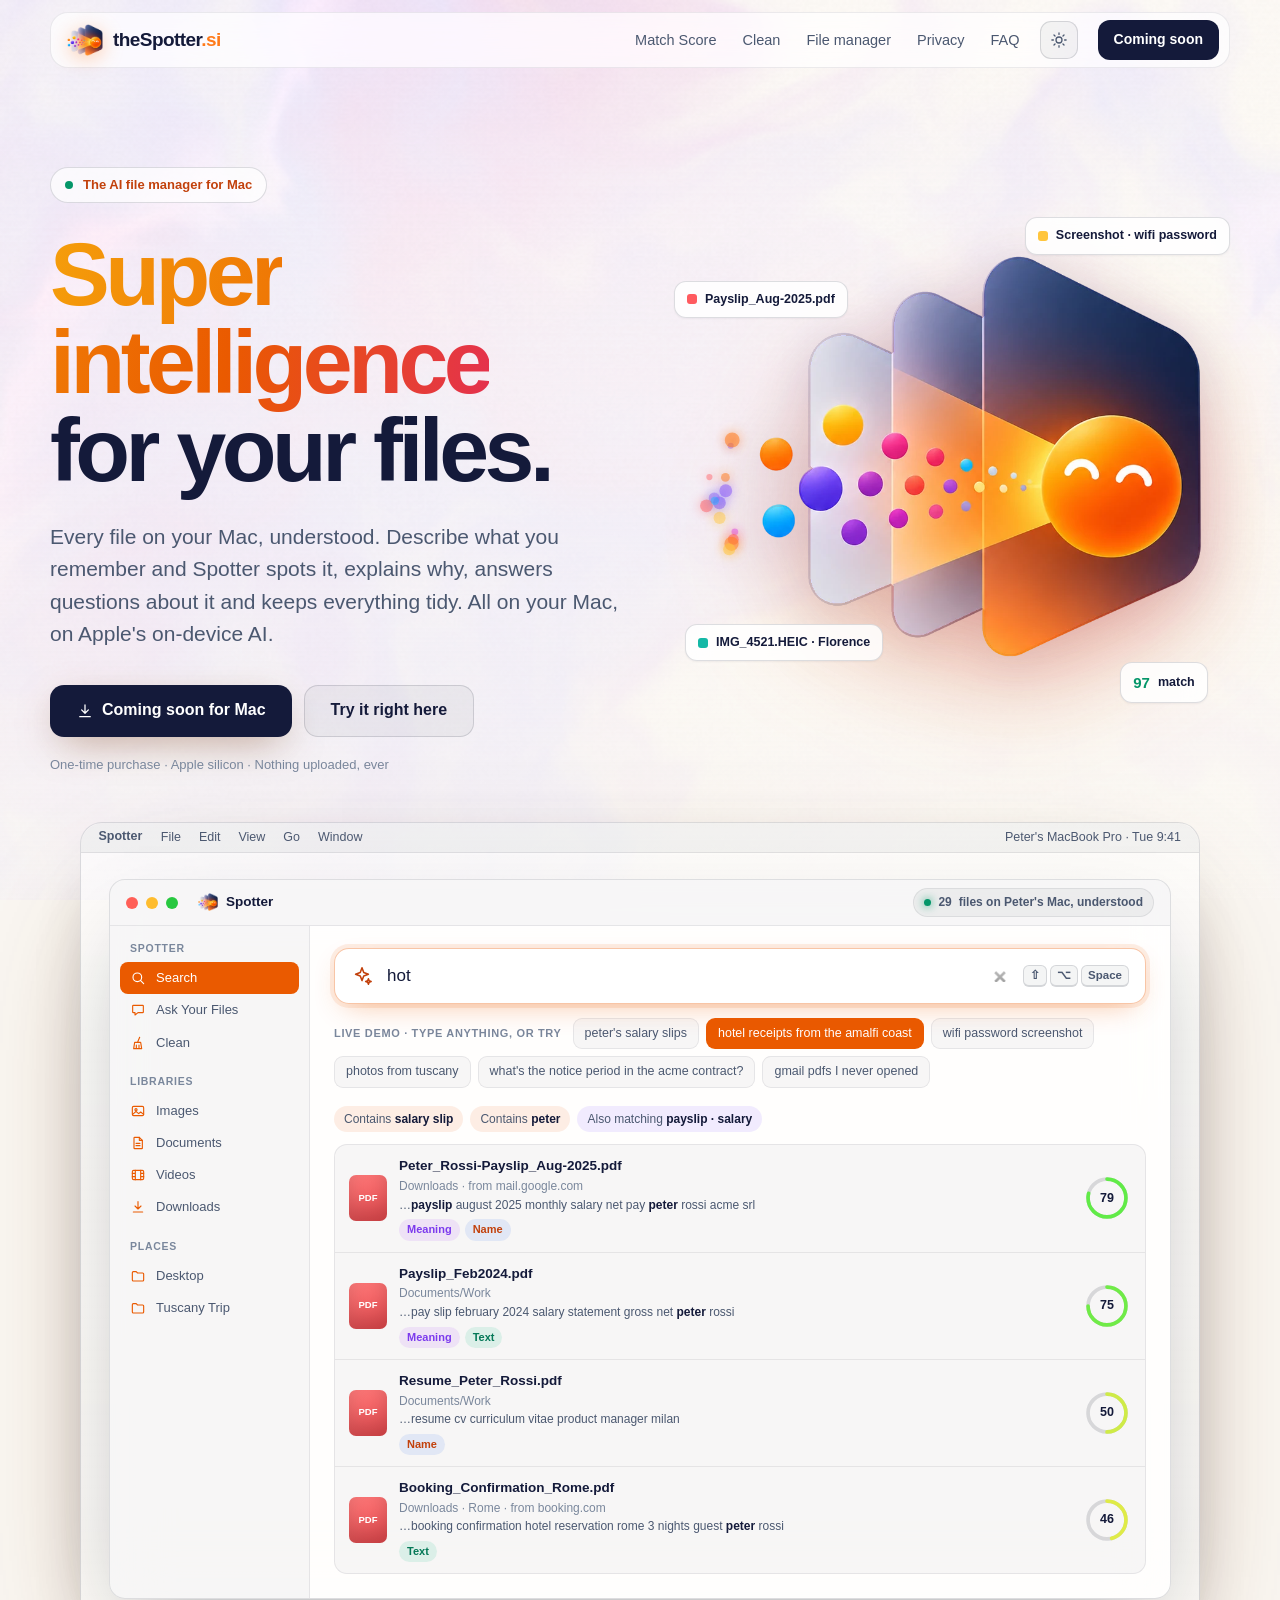
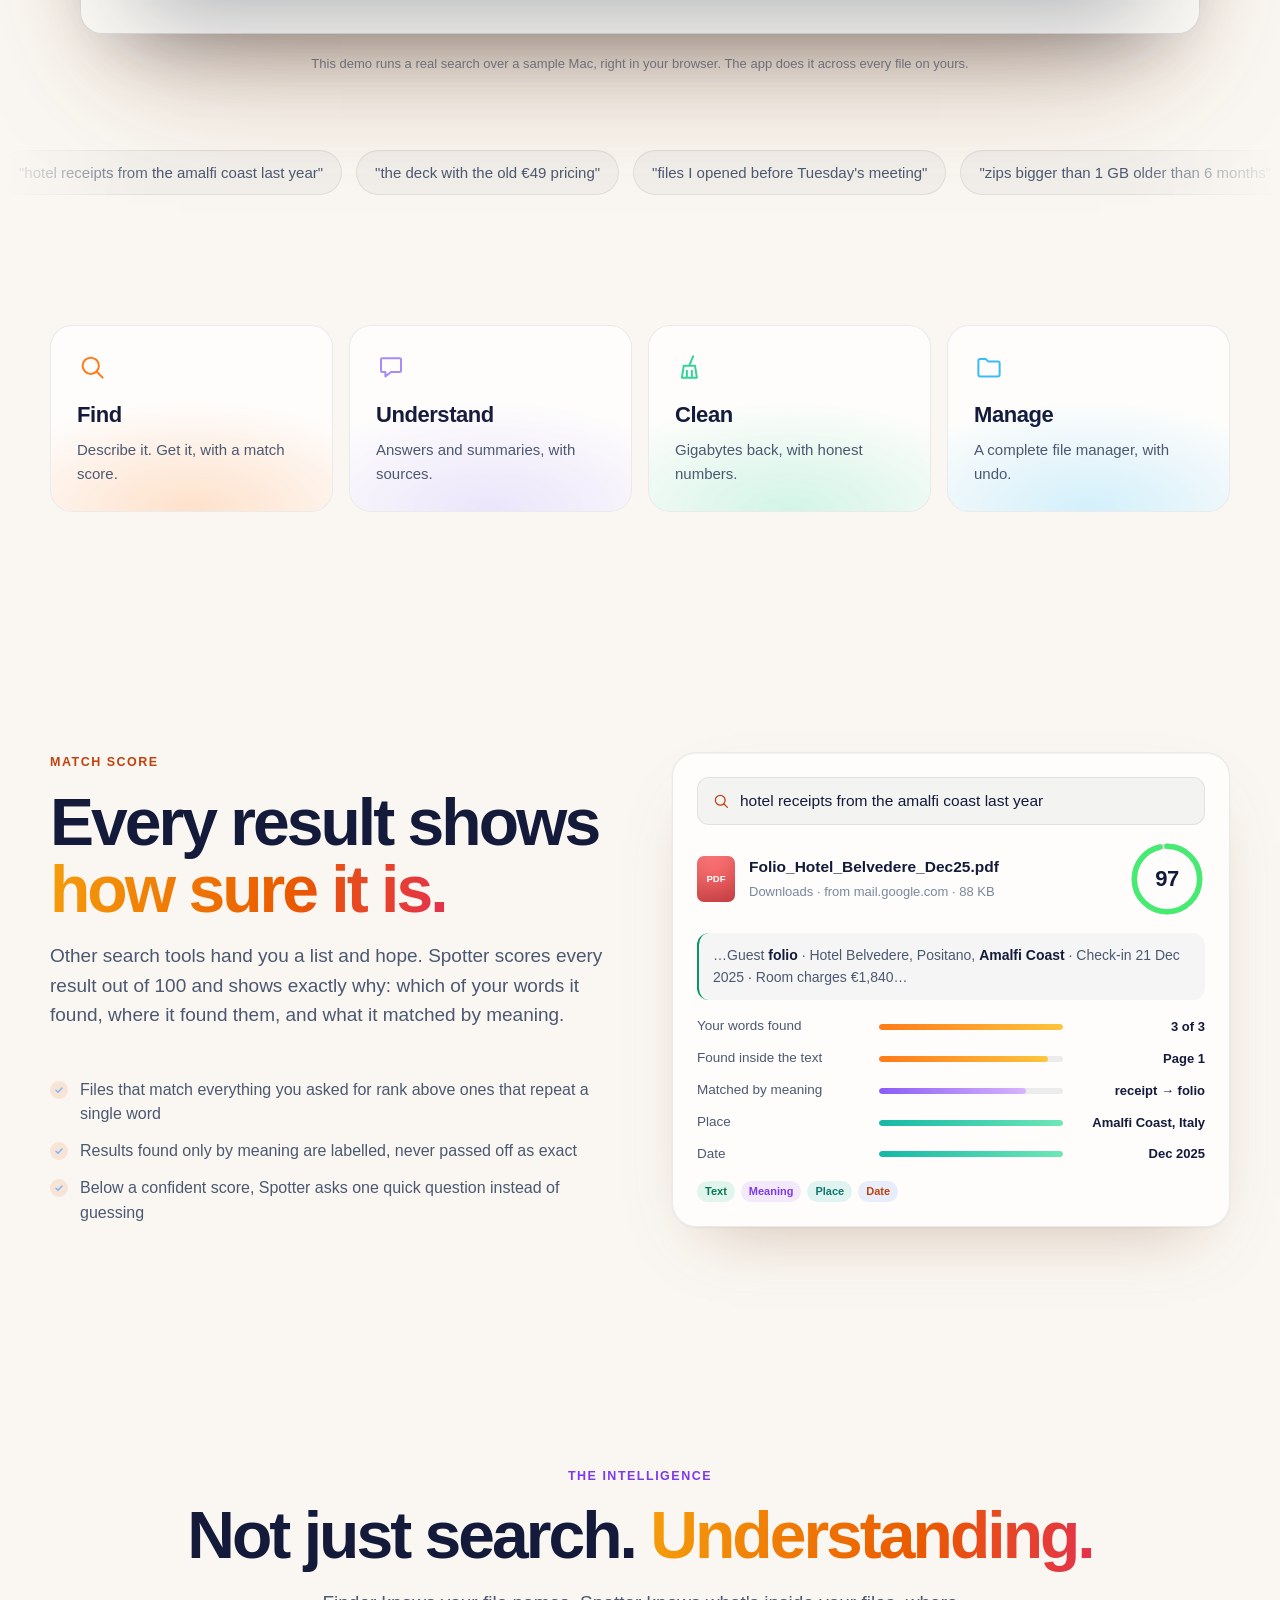
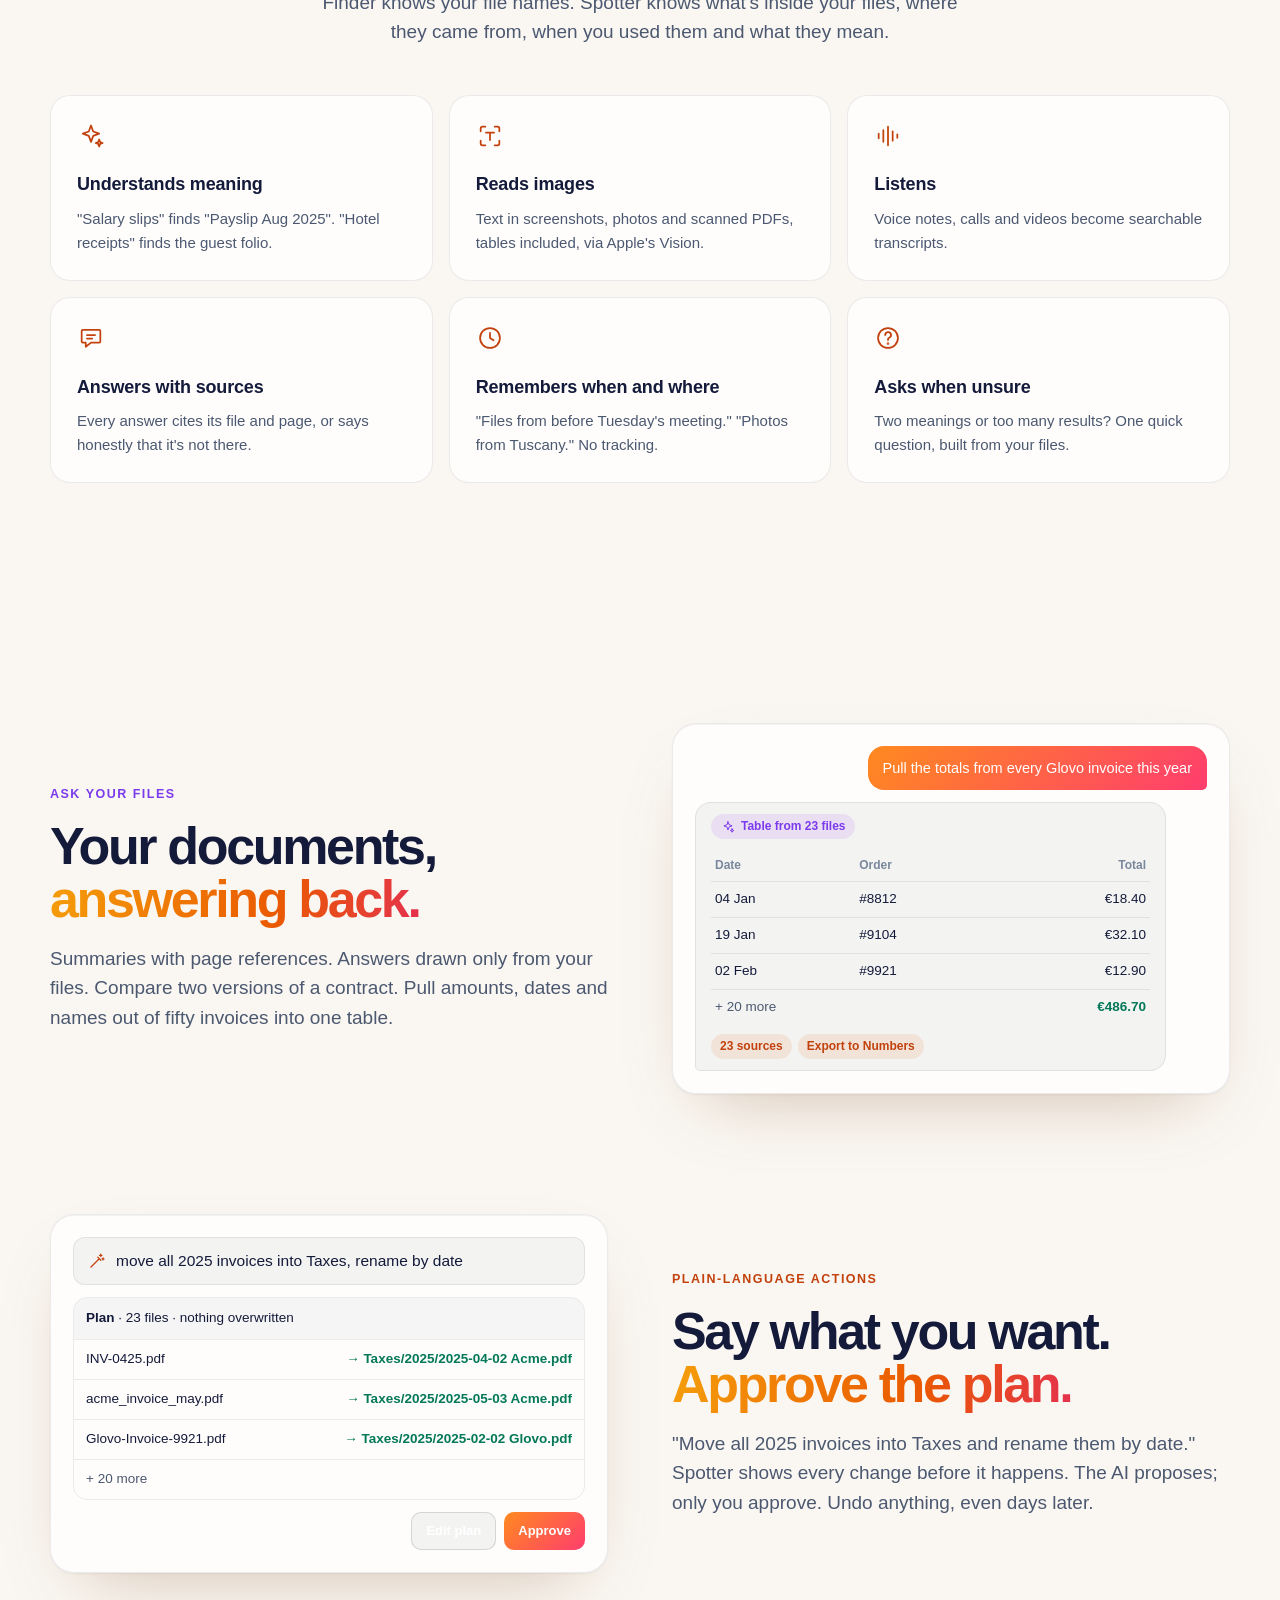
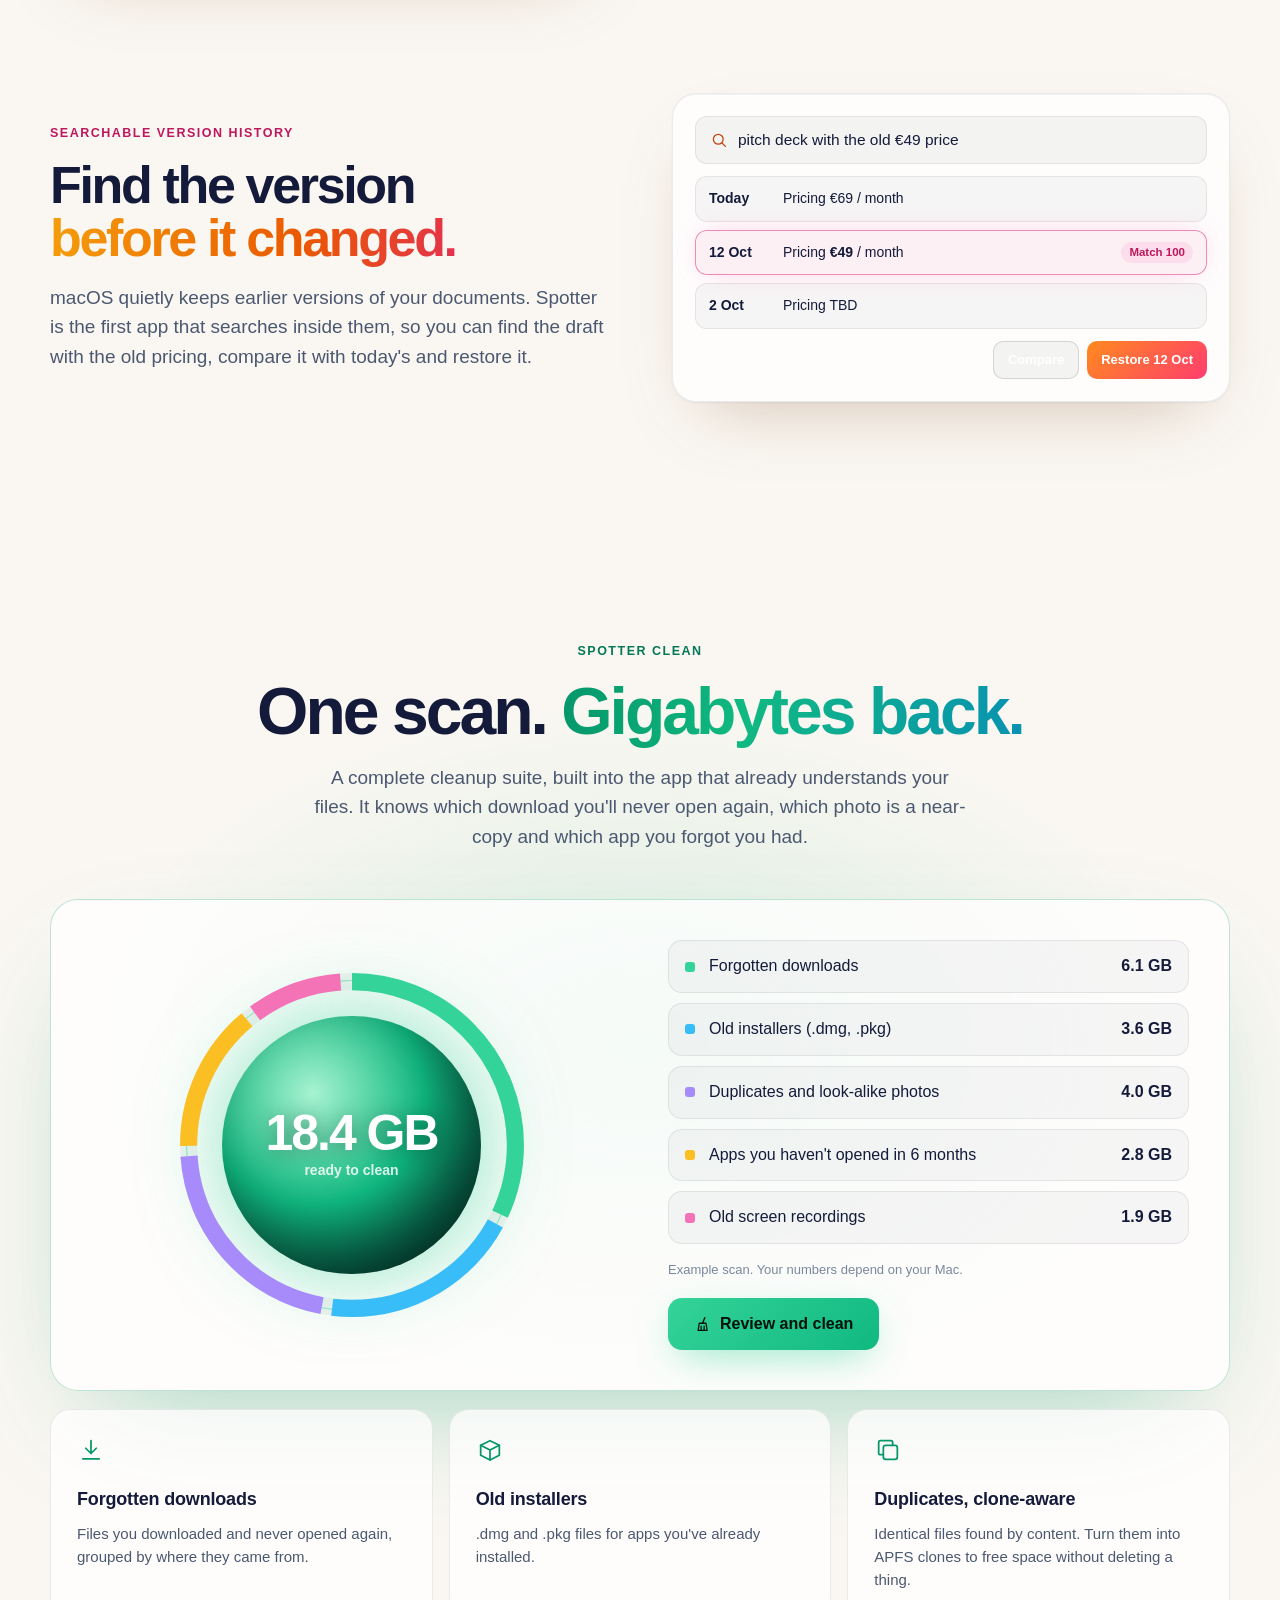
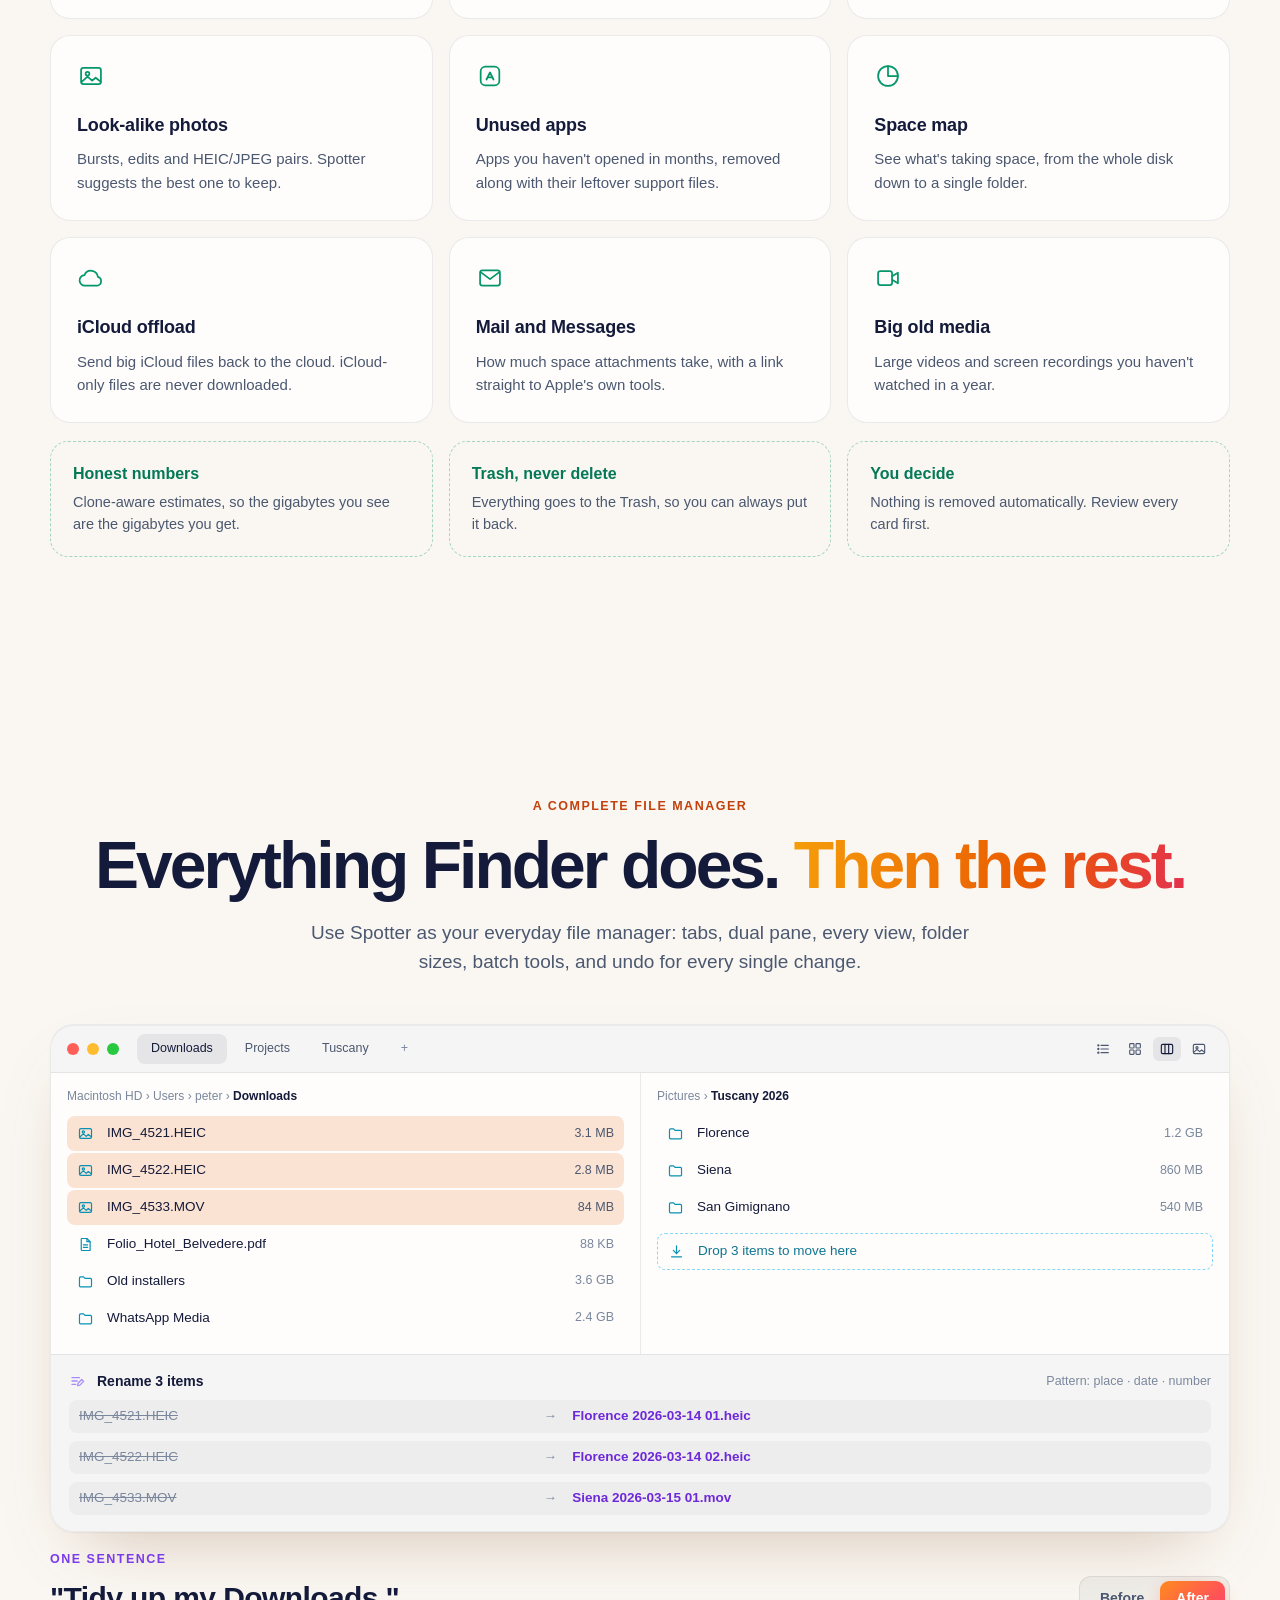
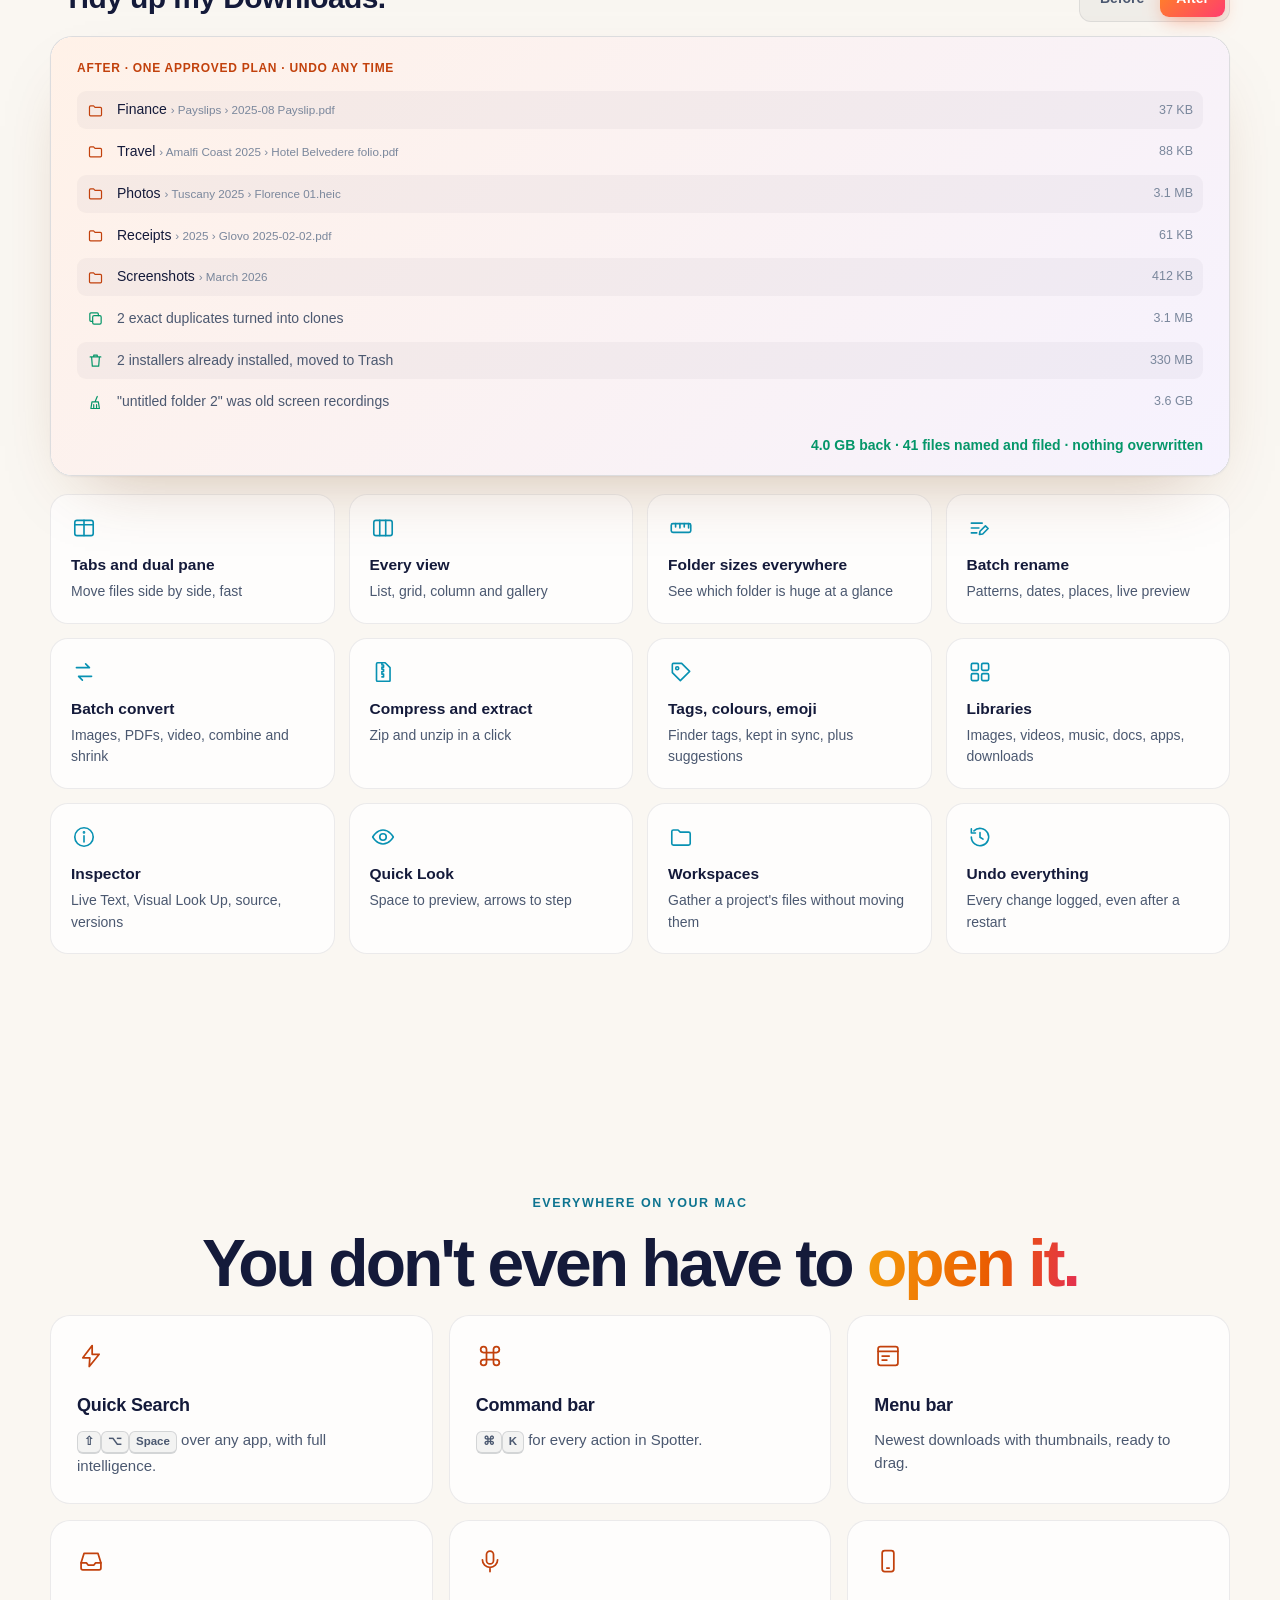
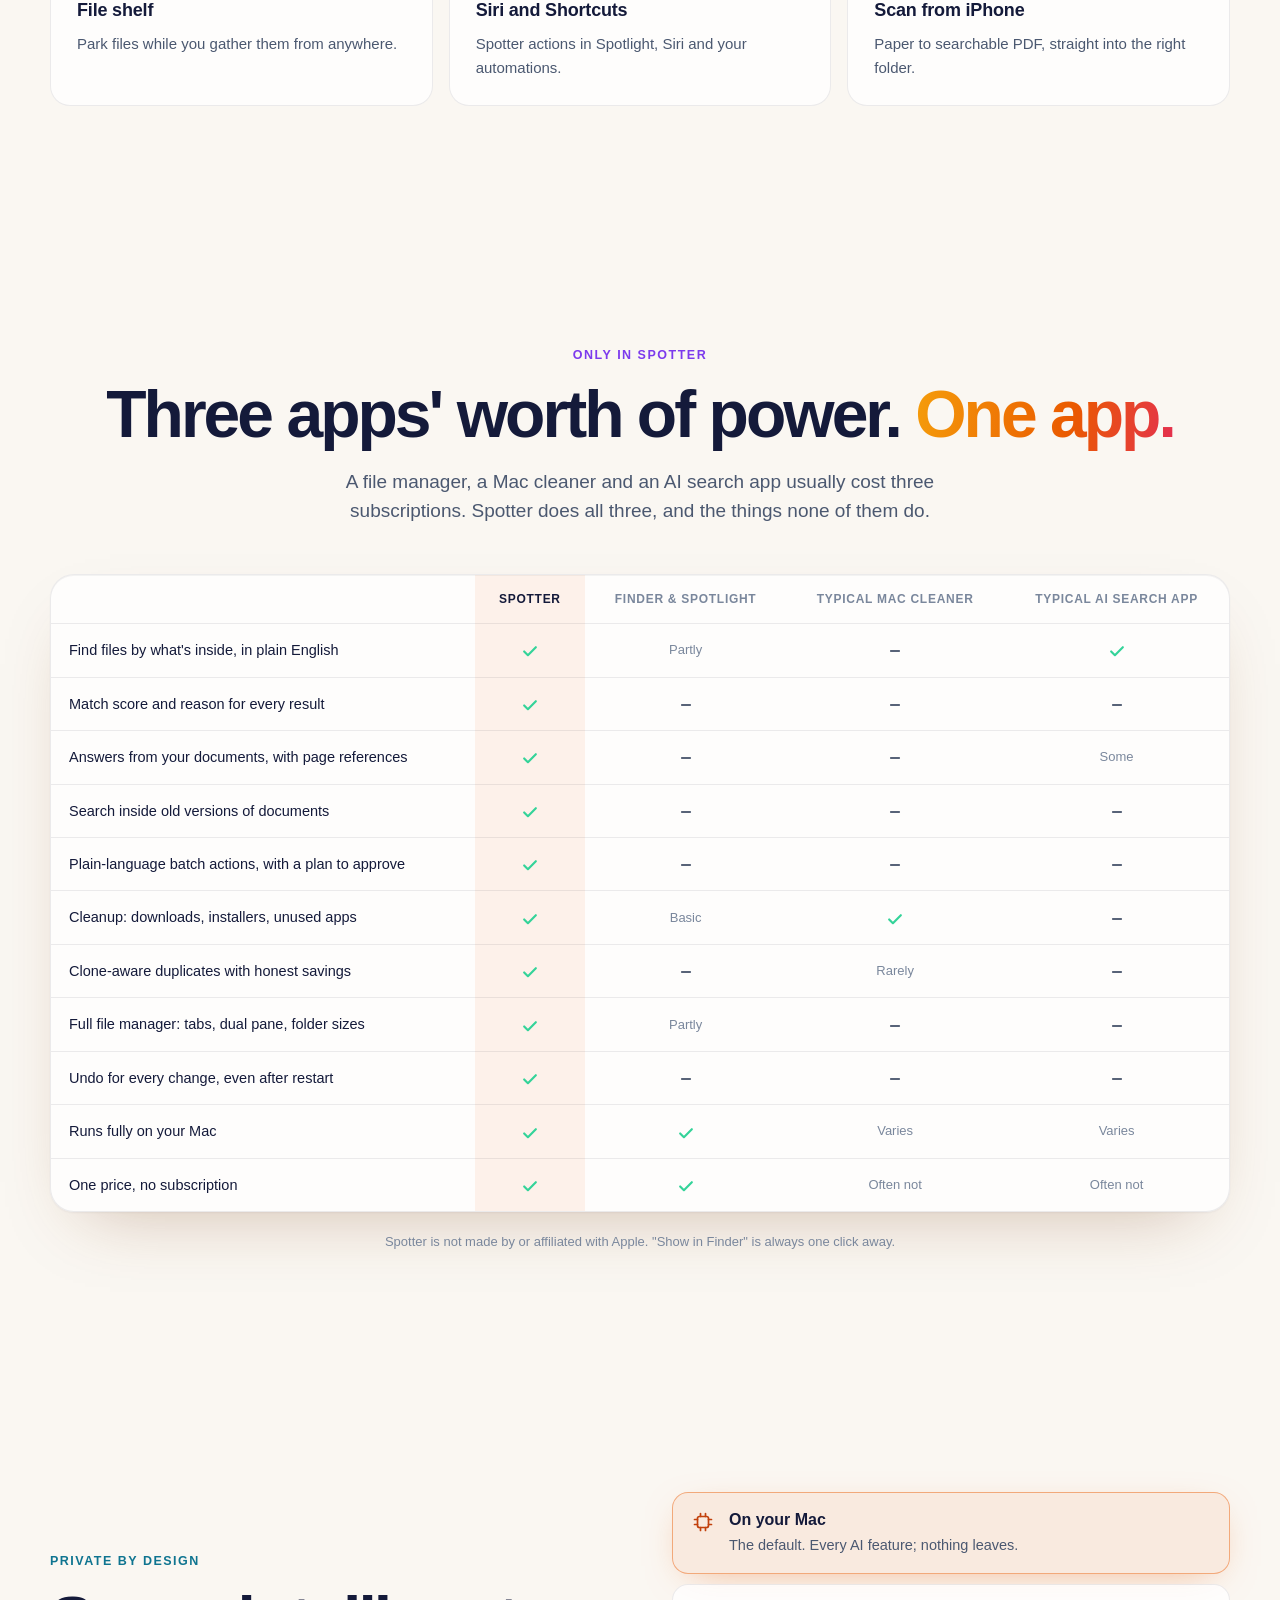
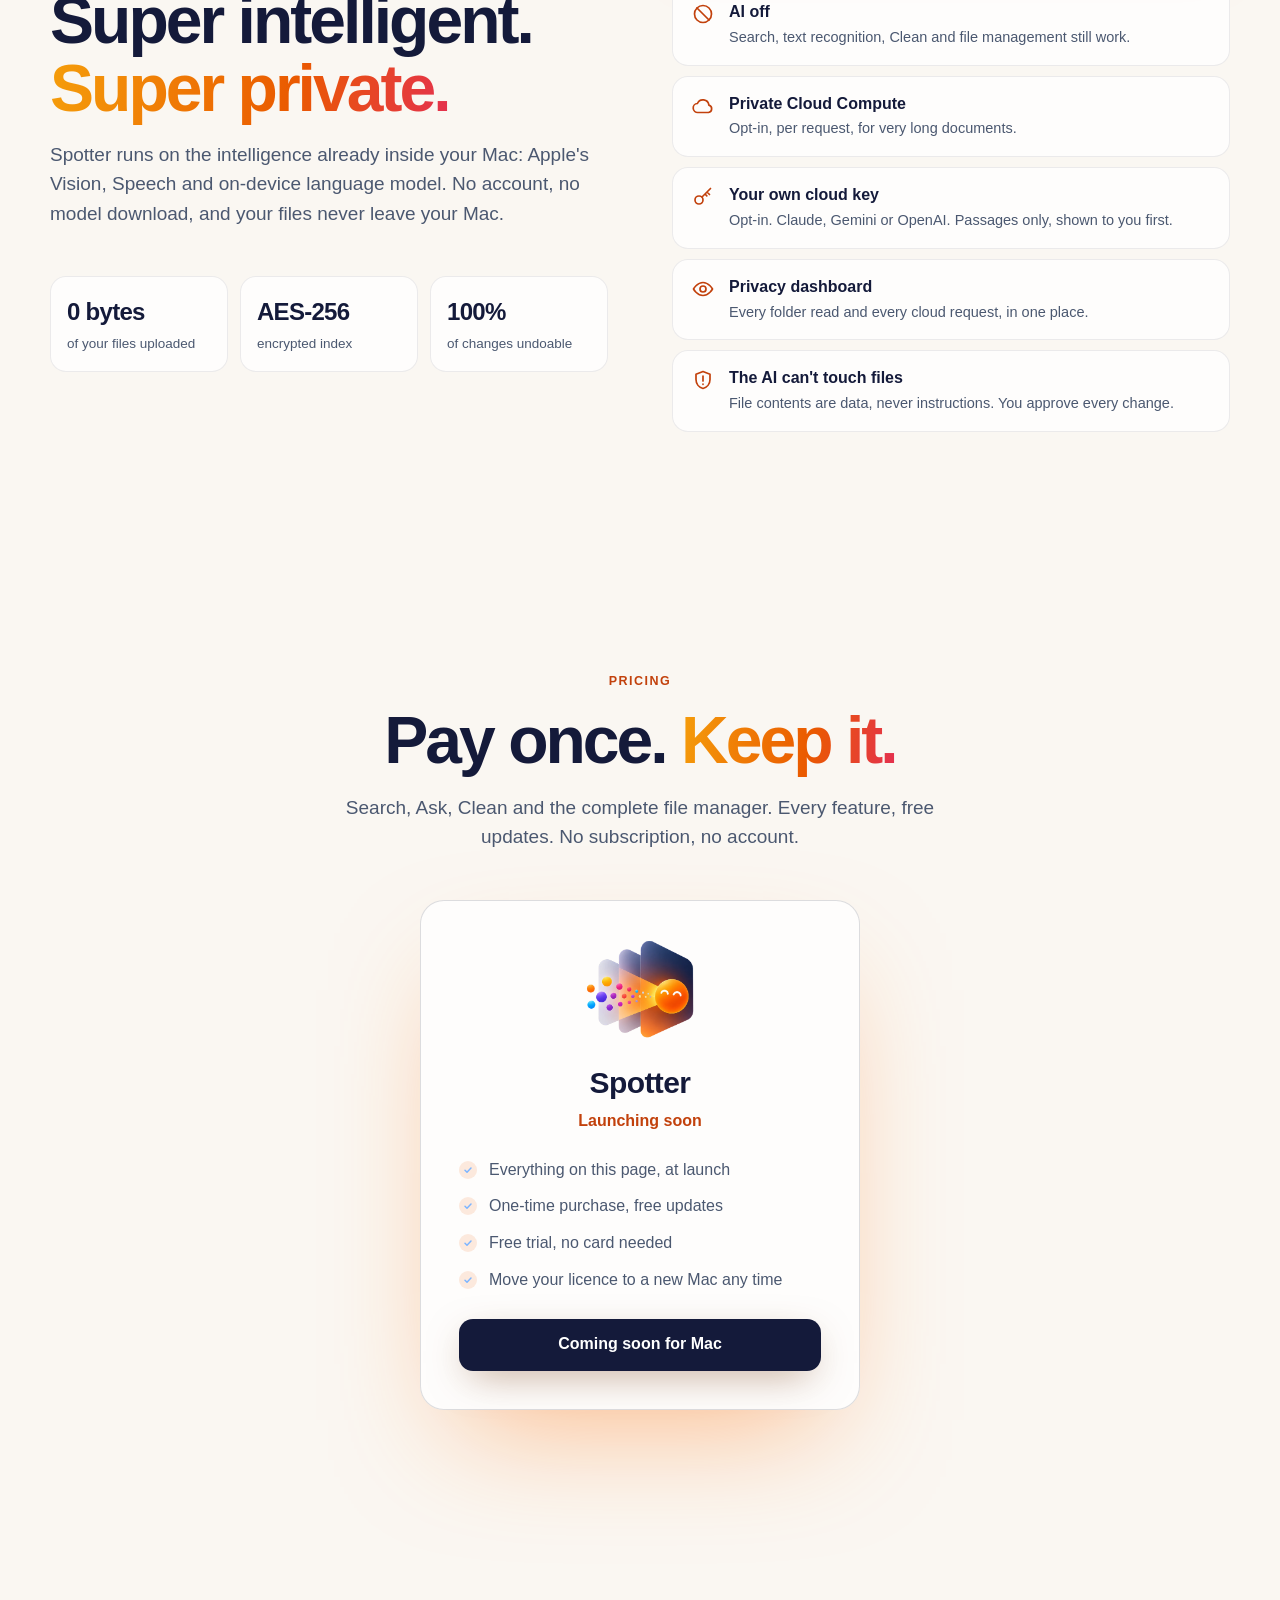
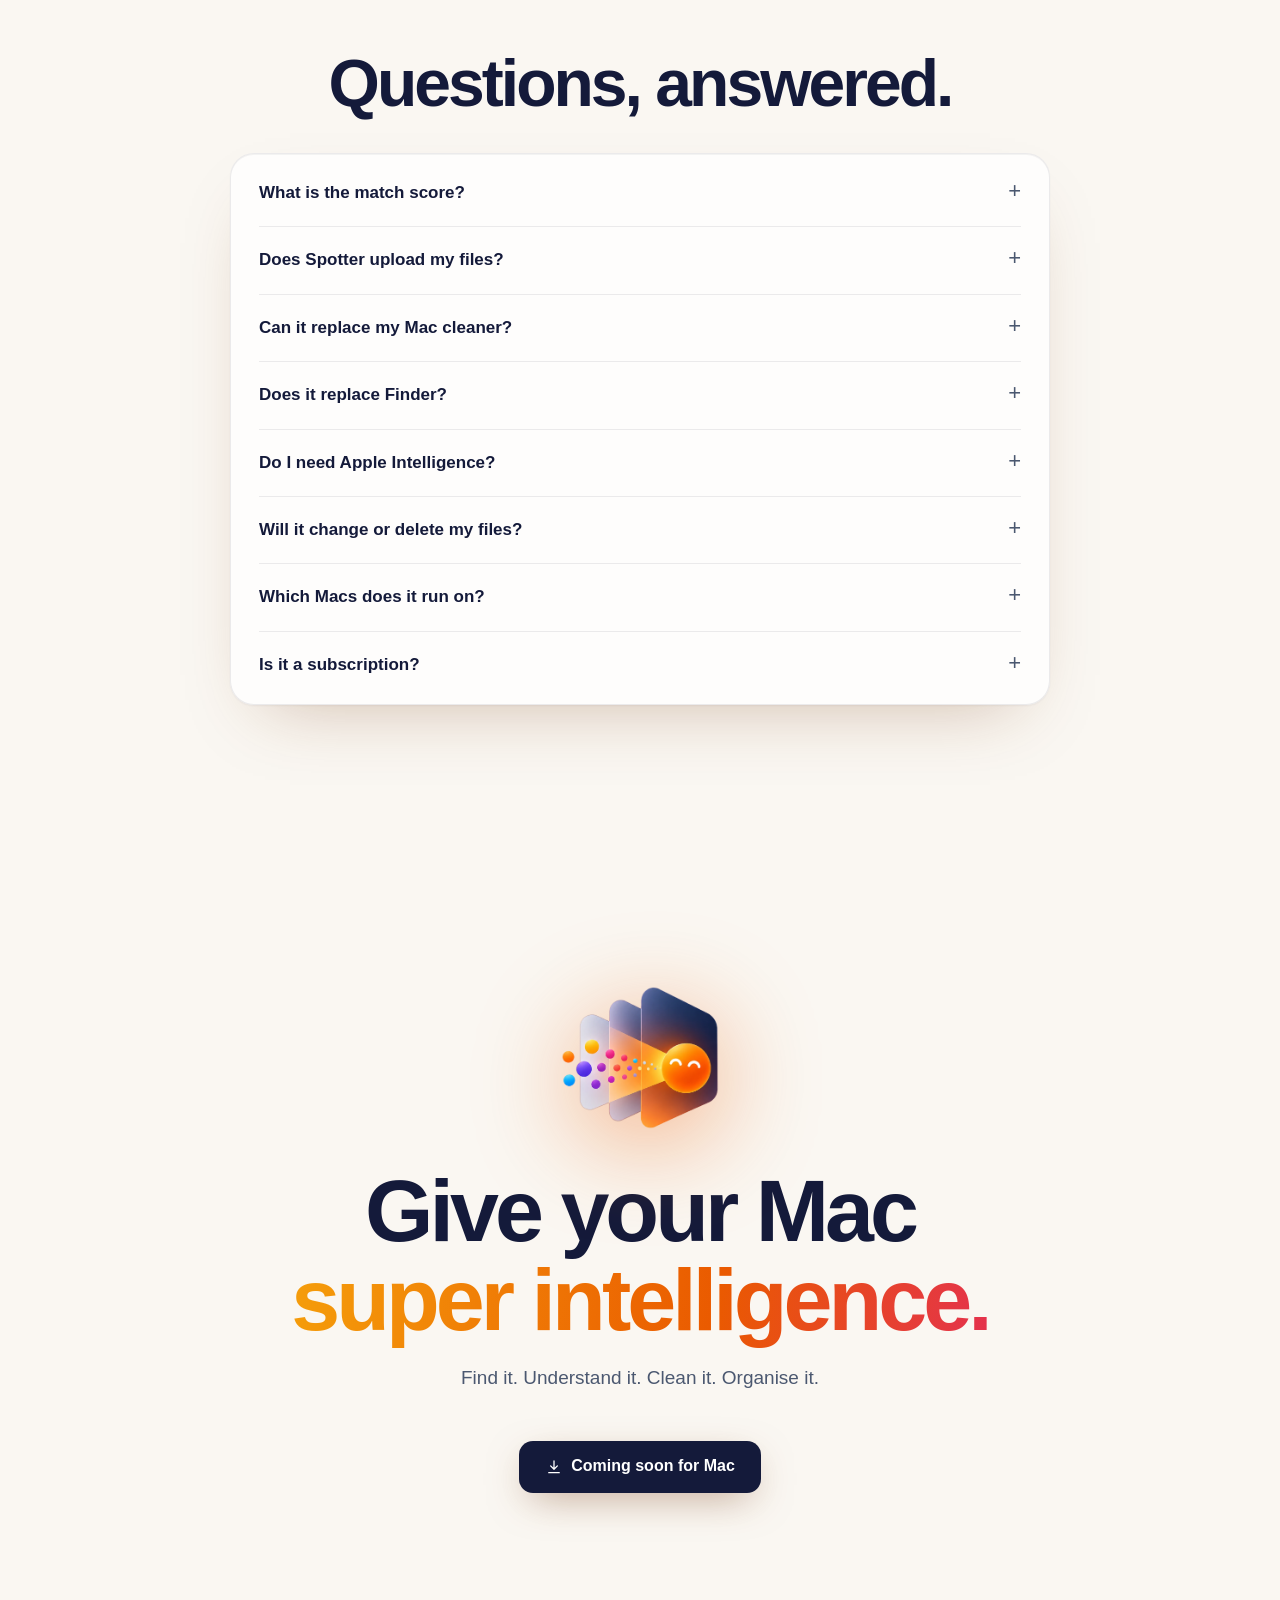
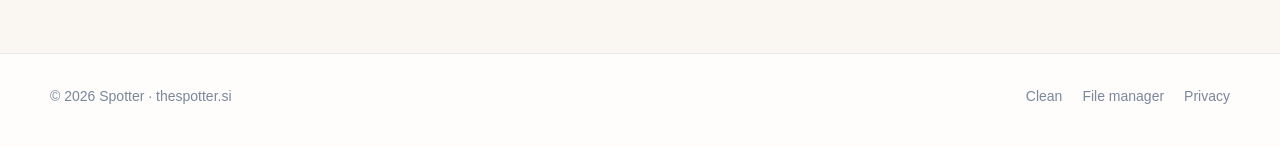
==== commit cacf798b: "Restore the super intelligence design Co-Authored-By: Claude Opus 5.5 <noreply@anthropic.com>" ====
--- a/index.html
+++ b/index.html
@@ -3,331 +3,581 @@
 <head>
 <meta charset="utf-8">
 <meta name="viewport" content="width=device-width, initial-scale=1">
-<title>Spotter — Describe any file. Spotter finds it.</title>
-<meta name="description" content="Spotter is the file manager for Mac that understands what's inside your files. Search in plain language, ask your documents questions, clean up safely and organise with undo. Everything stays on your Mac.">
-<meta property="og:title" content="Spotter — Describe any file. Spotter finds it.">
-<meta property="og:description" content="The file manager for Mac that understands what's inside your files. Every result shows a match score. Nothing leaves your Mac.">
+<title>Spotter — Super intelligence for your files</title>
+<meta name="description" content="Spotter is the super-intelligent file manager for Mac. Find any file by describing it, ask your documents questions, clean up gigabytes safely and manage files with undo. Apple on-device AI; nothing leaves your Mac.">
+<meta property="og:title" content="Spotter — Super intelligence for your files">
+<meta property="og:description" content="Find, understand, clean and organise every file on your Mac. Every result shows its match score. Nothing leaves your Mac.">
 <meta property="og:url" content="https://thespotter.si/">
 <meta property="og:type" content="website">
-<meta property="og:image" content="https://thespotter.si/icon-512.png">
-<meta name="theme-color" content="#0b0b0c" media="(prefers-color-scheme: dark)">
-<meta name="theme-color" content="#ffffff" media="(prefers-color-scheme: light)">
-<meta name="color-scheme" content="light dark">
+<meta name="theme-color" content="#04060d" media="(prefers-color-scheme: dark)">
+<meta name="theme-color" content="#f4f6fb" media="(prefers-color-scheme: light)">
+<meta name="color-scheme" content="dark light">
 <link rel="icon" href="favicon-64.png" type="image/png" sizes="64x64">
 <link rel="icon" href="favicon-32.png" type="image/png" sizes="32x32">
 <link rel="apple-touch-icon" href="apple-touch-icon.png">
+<meta property="og:image" content="https://thespotter.si/icon-512.png">
 <link rel="canonical" href="https://thespotter.si/">
-<script>(()=>{let t;try{t=localStorage.getItem('theme')}catch(e){}if(t!=='light'&&t!=='dark')t=matchMedia('(prefers-color-scheme: dark)').matches?'dark':'light';document.documentElement.dataset.theme=t;document.documentElement.classList.add('js')})()</script>
-<link rel="stylesheet" href="styles.css?v=6">
+<script>(()=>{let t;try{t=localStorage.getItem('theme')}catch(e){}if(t!=='light'&&t!=='dark')t=matchMedia('(prefers-color-scheme: light)').matches?'light':'dark';document.documentElement.dataset.theme=t})()</script>
+<link rel="stylesheet" href="styles.css?v=4">
 </head>
 <body>
 <svg width="0" height="0" style="position:absolute" aria-hidden="true">
   <defs>
     <symbol id="i-search" viewBox="0 0 24 24"><circle cx="11" cy="11" r="6.5"/><path d="M16 16l4.5 4.5"/></symbol>
+    <symbol id="i-spark" viewBox="0 0 24 24"><path d="M12 3l1.9 5.1L19 10l-5.1 1.9L12 17l-1.9-5.1L5 10l5.1-1.9z"/><path d="M19 15l.8 2.2L22 18l-2.2.8L19 21l-.8-2.2L16 18l2.2-.8z"/></symbol>
+    <symbol id="i-home" viewBox="0 0 24 24"><path d="M4 11l8-6.5 8 6.5V20a1 1 0 0 1-1 1h-4.5v-6h-5v6H5a1 1 0 0 1-1-1z"/></symbol>
+    <symbol id="i-bubble" viewBox="0 0 24 24"><path d="M5 5h14a1 1 0 0 1 1 1v9a1 1 0 0 1-1 1h-7l-4.5 3.5V16H5a1 1 0 0 1-1-1V6a1 1 0 0 1 1-1z"/></symbol>
+    <symbol id="i-photo" viewBox="0 0 24 24"><rect x="3.5" y="5" width="17" height="14" rx="2"/><circle cx="9" cy="10" r="1.6"/><path d="M4 17l5-4.5 4 3.5 3-2.5 4.5 3.5"/></symbol>
+    <symbol id="i-doc" viewBox="0 0 24 24"><path d="M7 3.5h7l4.5 4.5v12a.5.5 0 0 1-.5.5H7a1 1 0 0 1-1-1v-15a1 1 0 0 1 1-1z"/><path d="M14 3.5V8h4.5M9 12.5h6M9 16h6"/></symbol>
+    <symbol id="i-film" viewBox="0 0 24 24"><rect x="3.5" y="5" width="17" height="14" rx="2"/><path d="M8 5v14M16 5v14M3.5 9.5H8M3.5 14.5H8M16 9.5h4.5M16 14.5h4.5"/></symbol>
+    <symbol id="i-down" viewBox="0 0 24 24"><path d="M12 4v11M7.5 10.5L12 15l4.5-4.5M5 19.5h14"/></symbol>
+    <symbol id="i-copies" viewBox="0 0 24 24"><rect x="8" y="8" width="12" height="12" rx="2"/><path d="M16 8V5.5a1.5 1.5 0 0 0-1.5-1.5h-9A1.5 1.5 0 0 0 4 5.5v9A1.5 1.5 0 0 0 5.5 16H8"/></symbol>
+    <symbol id="i-broom" viewBox="0 0 24 24"><path d="M14.5 3.5l-3 7M7 11h9l1.5 9.5h-12z"/><path d="M9.5 15v5M13.5 15v5"/></symbol>
+    <symbol id="i-eye" viewBox="0 0 24 24"><path d="M2.5 12S6 5.5 12 5.5 21.5 12 21.5 12 18 18.5 12 18.5 2.5 12 2.5 12z"/><circle cx="12" cy="12" r="3"/></symbol>
+    <symbol id="i-text" viewBox="0 0 24 24"><path d="M4 8V5.5A1.5 1.5 0 0 1 5.5 4H8M16 4h2.5A1.5 1.5 0 0 1 20 5.5V8M20 16v2.5a1.5 1.5 0 0 1-1.5 1.5H16M8 20H5.5A1.5 1.5 0 0 1 4 18.5V16M8.5 9h7M12 9v6.5"/></symbol>
+    <symbol id="i-wave" viewBox="0 0 24 24"><path d="M4 10v4M8 7v10M12 4v16M16 8v8M20 10.5v3"/></symbol>
+    <symbol id="i-quote" viewBox="0 0 24 24"><path d="M5 5h14a1 1 0 0 1 1 1v9a1 1 0 0 1-1 1h-7l-4.5 3.5V16H5a1 1 0 0 1-1-1V6a1 1 0 0 1 1-1z"/><path d="M8.5 9.5h7M8.5 12.5h4.5"/></symbol>
+    <symbol id="i-clock" viewBox="0 0 24 24"><circle cx="12" cy="12" r="8.5"/><path d="M12 7.5V12l3 2"/></symbol>
+    <symbol id="i-pin" viewBox="0 0 24 24"><path d="M12 21s-6.5-6-6.5-11a6.5 6.5 0 0 1 13 0c0 5-6.5 11-6.5 11z"/><circle cx="12" cy="10" r="2.3"/></symbol>
+    <symbol id="i-question" viewBox="0 0 24 24"><circle cx="12" cy="12" r="8.5"/><path d="M9.6 9.5a2.5 2.5 0 1 1 3.4 2.3c-.6.3-1 .8-1 1.5v.5"/><circle cx="12" cy="16.7" r=".4"/></symbol>
+    <symbol id="i-wand" viewBox="0 0 24 24"><path d="M4 20L15 9M13 7l4 4M17 3v3M15.5 4.5h3M20 8v2.5M18.7 9.2h2.6"/></symbol>
+    <symbol id="i-history" viewBox="0 0 24 24"><path d="M4 12a8 8 0 1 0 2.4-5.7M4 4.5v3.8h3.8"/><path d="M12 8v4.2l2.8 1.8"/></symbol>
+    <symbol id="i-disk" viewBox="0 0 24 24"><circle cx="12" cy="12" r="8.5"/><path d="M12 3.5V12h8.5"/></symbol>
+    <symbol id="i-globe" viewBox="0 0 24 24"><circle cx="12" cy="12" r="8.5"/><path d="M3.5 12h17M12 3.5c2.5 2.6 3.5 5.4 3.5 8.5s-1 5.9-3.5 8.5c-2.5-2.6-3.5-5.4-3.5-8.5s1-5.9 3.5-8.5z"/></symbol>
+    <symbol id="i-folder" viewBox="0 0 24 24"><path d="M3.5 7a1.5 1.5 0 0 1 1.5-1.5h4.3l2 2H19A1.5 1.5 0 0 1 20.5 9v9A1.5 1.5 0 0 1 19 19.5H5A1.5 1.5 0 0 1 3.5 18z"/></symbol>
+    <symbol id="i-grid" viewBox="0 0 24 24"><rect x="4" y="4" width="6.5" height="6.5" rx="1.2"/><rect x="13.5" y="4" width="6.5" height="6.5" rx="1.2"/><rect x="4" y="13.5" width="6.5" height="6.5" rx="1.2"/><rect x="13.5" y="13.5" width="6.5" height="6.5" rx="1.2"/></symbol>
+    <symbol id="i-list" viewBox="0 0 24 24"><path d="M9 6.5h11M9 12h11M9 17.5h11"/><circle cx="5" cy="6.5" r=".9"/><circle cx="5" cy="12" r=".9"/><circle cx="5" cy="17.5" r=".9"/></symbol>
+    <symbol id="i-panes" viewBox="0 0 24 24"><rect x="3.5" y="5" width="17" height="14" rx="2"/><path d="M12 5v14M3.5 9h17"/></symbol>
+    <symbol id="i-columns" viewBox="0 0 24 24"><rect x="3.5" y="5" width="17" height="14" rx="2"/><path d="M9 5v14M14.5 5v14"/></symbol>
+    <symbol id="i-info" viewBox="0 0 24 24"><circle cx="12" cy="12" r="8.5"/><path d="M12 11v5.5"/><circle cx="12" cy="7.8" r=".5"/></symbol>
+    <symbol id="i-tag" viewBox="0 0 24 24"><path d="M4 12.6V5a1 1 0 0 1 1-1h7.6L20 11.4 11.4 20z"/><circle cx="8.5" cy="8.5" r="1.4"/></symbol>
+    <symbol id="i-rename" viewBox="0 0 24 24"><path d="M4 7.5h10M4 12h7M4 16.5h5M14.5 17.5l5-5-2.5-2.5-5 5-.5 3z"/></symbol>
+    <symbol id="i-zip" viewBox="0 0 24 24"><path d="M7 3.5h7l4.5 4.5v12a.5.5 0 0 1-.5.5H7a1 1 0 0 1-1-1v-15a1 1 0 0 1 1-1z"/><path d="M11 3.5v2h1.5v2H11v2h1.5v2H11v2.5h1.5v2.5H11"/></symbol>
+    <symbol id="i-convert" viewBox="0 0 24 24"><path d="M5 8h12l-3.5-3.5M19 16H7l3.5 3.5"/></symbol>
+    <symbol id="i-ruler" viewBox="0 0 24 24"><rect x="3" y="8" width="18" height="8" rx="1.5"/><path d="M7 8v3M11 8v4M15 8v3M19 8v4"/></symbol>
+    <symbol id="i-bolt" viewBox="0 0 24 24"><path d="M13 3L5 13.5h6L10.5 21 19 10.5h-6z"/></symbol>
+    <symbol id="i-cmd" viewBox="0 0 24 24"><path d="M9 9V6.5A2.5 2.5 0 1 0 6.5 9H9zm0 0h6m-6 0v6m6-6V6.5A2.5 2.5 0 1 1 17.5 9H15zm0 0v6m0 0h2.5a2.5 2.5 0 1 1-2.5 2.5V15zm0 0H9m0 0v2.5A2.5 2.5 0 1 1 6.5 15H9z"/></symbol>
+    <symbol id="i-menu" viewBox="0 0 24 24"><rect x="3.5" y="4" width="17" height="16" rx="2"/><path d="M3.5 8h17M7 12h6M7 15.5h4"/></symbol>
+    <symbol id="i-tray" viewBox="0 0 24 24"><path d="M3.5 13.5l2.5-8h12l2.5 8V18a1.5 1.5 0 0 1-1.5 1.5H5A1.5 1.5 0 0 1 3.5 18z"/><path d="M3.5 13.5H8l1.5 2h5l1.5-2h4.5"/></symbol>
+    <symbol id="i-mic" viewBox="0 0 24 24"><rect x="9" y="3.5" width="6" height="11" rx="3"/><path d="M5.5 11a6.5 6.5 0 0 0 13 0M12 17.5V21"/></symbol>
+    <symbol id="i-phone" viewBox="0 0 24 24"><rect x="7" y="3" width="10" height="18" rx="2.2"/><path d="M11 18h2"/></symbol>
+    <symbol id="i-lock" viewBox="0 0 24 24"><rect x="5" y="10.5" width="14" height="10" rx="2"/><path d="M8 10.5V8a4 4 0 0 1 8 0v2.5"/></symbol>
+    <symbol id="i-shield" viewBox="0 0 24 24"><path d="M12 3.5l7 2.8v5.2c0 4.4-3 7.9-7 9-4-1.1-7-4.6-7-9V6.3z"/><path d="M9 12l2.2 2.2L15.5 10"/></symbol>
+    <symbol id="i-hand" viewBox="0 0 24 24"><path d="M12 3.5l7 2.8v5.2c0 4.4-3 7.9-7 9-4-1.1-7-4.6-7-9V6.3z"/><path d="M12 8v5M12 16v.3"/></symbol>
+    <symbol id="i-trash" viewBox="0 0 24 24"><path d="M4.5 7h15M9.5 7V4.5h5V7M6.5 7l1 13h9l1-13"/></symbol>
+    <symbol id="i-cloud" viewBox="0 0 24 24"><path d="M7 18.5a4.5 4.5 0 0 1-.6-9 6 6 0 0 1 11.5 1.6A3.8 3.8 0 0 1 17.5 18.5z"/></symbol>
+    <symbol id="i-chip" viewBox="0 0 24 24"><rect x="6.5" y="6.5" width="11" height="11" rx="2"/><path d="M9.5 3.5v3M14.5 3.5v3M9.5 17.5v3M14.5 17.5v3M3.5 9.5h3M3.5 14.5h3M17.5 9.5h3M17.5 14.5h3"/></symbol>
+    <symbol id="i-key" viewBox="0 0 24 24"><circle cx="8" cy="15" r="4"/><path d="M11 12l8.5-8.5M16 7l2.5 2.5M14 9l1.8 1.8"/></symbol>
+    <symbol id="i-off" viewBox="0 0 24 24"><circle cx="12" cy="12" r="8.5"/><path d="M6 6l12 12"/></symbol>
+    <symbol id="i-app" viewBox="0 0 24 24"><rect x="4" y="4" width="16" height="16" rx="4"/><path d="M9 15l3-6 3 6M10 13.2h4"/></symbol>
+    <symbol id="i-pkg" viewBox="0 0 24 24"><path d="M4 8l8-4 8 4v8.5L12 20.5 4 16.5z"/><path d="M4 8l8 4 8-4M12 12v8.5"/></symbol>
+    <symbol id="i-mail" viewBox="0 0 24 24"><rect x="3.5" y="5.5" width="17" height="13" rx="2"/><path d="M4 7l8 6 8-6"/></symbol>
+    <symbol id="i-rec" viewBox="0 0 24 24"><rect x="3.5" y="6" width="12" height="12" rx="2"/><path d="M15.5 10.5l5-3v9l-5-3"/></symbol>
     <symbol id="i-sun" viewBox="0 0 24 24"><circle cx="12" cy="12" r="4"/><path d="M12 2.5v2M12 19.5v2M2.5 12h2M19.5 12h2M5.3 5.3l1.4 1.4M17.3 17.3l1.4 1.4M5.3 18.7l1.4-1.4M17.3 6.7l1.4-1.4"/></symbol>
     <symbol id="i-moon" viewBox="0 0 24 24"><path d="M20 14.5A8 8 0 0 1 9.5 4a8 8 0 1 0 10.5 10.5z"/></symbol>
     <symbol id="i-check" viewBox="0 0 24 24"><path d="M5 12.5l4.5 4.5L19 7.5"/></symbol>
-    <symbol id="i-arrow" viewBox="0 0 24 24"><path d="M5 12h14M13 6l6 6-6 6"/></symbol>
-    <symbol id="i-plus" viewBox="0 0 24 24"><path d="M12 5v14M5 12h14"/></symbol>
-    <symbol id="i-doc" viewBox="0 0 24 24"><path d="M7 3.5h7l4.5 4.5v12a.5.5 0 0 1-.5.5H7a1 1 0 0 1-1-1v-15a1 1 0 0 1 1-1z"/><path d="M14 3.5V8h4.5"/></symbol>
+    <symbol id="i-dash" viewBox="0 0 24 24"><path d="M7 12h10"/></symbol>
   </defs>
 </svg>
 
+<canvas id="bg" aria-hidden="true"></canvas>
+<div class="bg-fallback" aria-hidden="true"></div>
+
 <header class="nav">
   <div class="wrap nav-inner">
-    <a class="brand" href="/" aria-label="Spotter home"><img src="logo.webp" alt="" width="28" height="26"><span>Spotter</span></a>
-    <nav class="nav-links">
-      <a href="#how">How it works</a>
-      <a href="#features">Features</a>
-      <a href="#privacy">Privacy</a>
-      <a href="#pricing">Pricing</a>
+    <a class="brand" href="/"><img class="mark" src="logo.webp" alt="" width="36" height="33"><span>theSpotter<b>.si</b></span></a>
+    <nav>
+      <a href="#score" class="hide-xs">Match Score</a>
+      <a href="#clean">Clean</a>
+      <a href="#manage" class="hide-sm">File manager</a>
+      <a href="#privacy" class="hide-sm">Privacy</a>
+      <a href="#faq" class="hide-md">FAQ</a>
     </nav>
-    <div class="nav-right">
-      <button class="icon-btn theme-toggle" type="button" aria-label="Switch theme"><svg class="moon"><use href="#i-moon"/></svg><svg class="sun"><use href="#i-sun"/></svg></button>
-      <a class="btn btn-sm" href="#pricing">Get Spotter</a>
-    </div>
+    <button class="theme-toggle" type="button" aria-label="Switch theme"><svg class="moon"><use href="#i-moon"/></svg><svg class="sun"><use href="#i-sun"/></svg></button>
+    <span class="nav-cta" aria-disabled="true">Coming soon</span>
   </div>
 </header>
 
 <main>
-  <!-- HERO: the page is the product -->
+  <!-- HERO -->
   <section class="hero">
-    <div class="wrap">
-      <p class="eyebrow"><span class="dot"></span>Coming soon for Mac</p>
-      <h1>Describe any file.<br>Spotter finds it.</h1>
-      <p class="lede">The file manager for Mac that understands what's inside your files. Search in plain language, ask questions, clear out clutter. All on your Mac.</p>
-
-      <div class="spot" id="spot">
-        <label class="spot-bar">
-          <svg class="spot-ico"><use href="#i-search"/></svg>
-          <input id="q" type="search" autocomplete="off" spellcheck="false" placeholder="Describe a file, or ask a question" aria-label="Search a sample Mac">
-          <kbd class="spot-key" title="Press / to search">/</kbd>
-        </label>
-        <div class="spot-body" id="answer" aria-live="polite"></div>
-        <div class="spot-foot"><span>Live demo · searching 29 files on Peter's sample Mac, right in your browser</span></div>
-      </div>
-
-      <div class="try" aria-label="Example searches">
-        <span>Try</span>
-        <button>hotel receipts from the amalfi coast</button>
-        <button>peter's salary slips</button>
-        <button>wifi password screenshot</button>
-        <button>photos from tuscany</button>
-        <button>what's the notice period in the acme contract?</button>
-      </div>
-    </div>
-  </section>
-
-  <!-- MATCH SCORE: same sentence, two results -->
-  <section class="section" id="how">
-    <div class="wrap">
-      <div class="head reveal">
-        <p class="label">Match Score</p>
-        <h2>Same sentence. Two very different answers.</h2>
-        <p class="sub">Keyword search needs the exact words. Spotter understands what you mean, then shows how sure it is and why.</p>
-      </div>
-
-      <div class="versus reveal">
-        <div class="vs-col vs-old">
-          <p class="vs-title">Keyword search</p>
-          <div class="mini-bar"><svg><use href="#i-search"/></svg>hotel receipts amalfi coast</div>
-          <div class="vs-empty">
-            <p>No results</p>
-            <span>No file contains all four words.</span>
-          </div>
-        </div>
-        <div class="vs-col vs-new">
-          <p class="vs-title"><img src="logo.webp" alt="" width="18" height="16"> Spotter</p>
-          <div class="mini-bar"><svg><use href="#i-search"/></svg>hotel receipts amalfi coast</div>
-          <div class="hit">
-            <i class="fi" data-k="PDF"></i>
-            <div class="hit-main">
-              <b>Folio_Hotel_Belvedere_Dec25.pdf</b>
-              <small>Downloads · from Gmail · 88 KB</small>
+    <div class="wrap hero-grid">
+      <div class="hero-copy">
+        <p class="eyebrow"><span class="pulse"></span> The AI file manager for Mac</p>
+        <h1><span class="grad">Super intelligence</span><br>for your files.</h1>
+        <p class="lede">Every file on your Mac, understood. Describe what you remember and Spotter spots it, explains why, answers questions about it and keeps everything tidy. All on your Mac, on Apple's on-device AI.</p>
+        <div class="cta-row">
+          <span class="btn btn-primary" aria-disabled="true"><svg><use href="#i-down"/></svg> Coming soon for Mac</span>
+          <a class="btn btn-glass" href="#try">Try it right here</a>
+        </div>
+        <p class="fine">One-time purchase · Apple silicon · Nothing uploaded, ever</p>
+      </div>
+      <div class="scene" aria-hidden="true">
+        <div class="scene-glow"></div>
+        <img class="scene-logo" src="logo.webp" alt="" width="741" height="673">
+        <canvas id="flow"></canvas>
+        <div class="scene-tag t1"><i class="d-pdf"></i>Payslip_Aug-2025.pdf</div>
+        <div class="scene-tag t2"><i class="d-img"></i>IMG_4521.HEIC · Florence</div>
+        <div class="scene-tag t3"><i class="d-shot"></i>Screenshot · wifi password</div>
+        <div class="scene-tag t4"><b>97</b> match</div>
+      </div>
+    </div>
+
+    <div class="wrap" id="try">
+      <div class="desk">
+        <div class="menubar"><b>Spotter</b><span>File</span><span>Edit</span><span>View</span><span>Go</span><span>Window</span><i></i><span class="mb-r">Peter's MacBook Pro · Tue 9:41</span></div>
+        <div class="app">
+          <div class="app-bar">
+            <span class="lights"><i></i><i></i><i></i></span>
+            <span class="app-title"><img src="logo.webp" alt="" width="20" height="18"> Spotter</span>
+            <span class="app-status"><b class="dot"></b><span id="fileCount">0</span> files on Peter's Mac, understood</span>
+          </div>
+          <div class="app-body">
+            <aside class="side">
+              <p>Spotter</p>
+              <a class="on"><svg><use href="#i-search"/></svg>Search</a>
+              <a><svg><use href="#i-bubble"/></svg>Ask Your Files</a>
+              <a><svg><use href="#i-broom"/></svg>Clean</a>
+              <p>Libraries</p>
+              <a><svg><use href="#i-photo"/></svg>Images</a>
+              <a><svg><use href="#i-doc"/></svg>Documents</a>
+              <a><svg><use href="#i-film"/></svg>Videos</a>
+              <a><svg><use href="#i-down"/></svg>Downloads</a>
+              <p>Places</p>
+              <a><svg><use href="#i-folder"/></svg>Desktop</a>
+              <a><svg><use href="#i-folder"/></svg>Tuscany Trip</a>
+            </aside>
+            <div class="pane">
+              <label class="askbar">
+                <svg class="ab-ico"><use href="#i-spark"/></svg>
+                <input id="q" type="search" autocomplete="off" spellcheck="false" placeholder="Search Peter's Mac, or ask a question…" aria-label="Search Peter's Mac">
+                <span class="ab-keys"><kbd>⇧</kbd><kbd>⌥</kbd><kbd>Space</kbd></span>
+              </label>
+              <div class="try">
+                <span class="try-label">Live demo · type anything, or try</span>
+                <button>peter's salary slips</button>
+                <button>hotel receipts from the amalfi coast</button>
+                <button>wifi password screenshot</button>
+                <button>photos from tuscany</button>
+                <button>what's the notice period in the acme contract?</button>
+                <button>gmail pdfs I never opened</button>
+              </div>
+              <div class="answer" id="answer" aria-live="polite"></div>
             </div>
-            <span class="score"><i style="--v:96"></i><b>96</b></span>
-          </div>
-          <ul class="why">
-            <li><span>Hotel</span><em>found in the text</em></li>
-            <li><span>Receipts</span><em>matched by meaning: guest folio</em></li>
-            <li><span>Amalfi Coast</span><em>Positano, from the address</em></li>
-          </ul>
-        </div>
-      </div>
-      <p class="note reveal">Every result scores 0 to 100. Files that match everything you asked rank above files that repeat one word. Below a confident score, Spotter asks a quick question instead of guessing.</p>
-    </div>
-  </section>
-
-  <!-- FOUR JOBS: everything starts with a sentence -->
-  <section class="section soft" id="features">
-    <div class="wrap">
-      <div class="head reveal">
-        <p class="label">One app, four jobs</p>
-        <h2>Everything starts with a sentence.</h2>
-        <p class="sub">Find, ask, clean and organise by saying what you want. Spotter shows you the result, or the plan, before anything changes.</p>
-      </div>
-
-      <div class="jobs reveal" id="jobs">
-        <div class="job-tabs" role="tablist" aria-label="What Spotter does">
-          <button role="tab" id="t-find" aria-controls="p-find" aria-selected="true" class="on">
-            <b>Find</b><span>Text in PDFs, screenshots, scans and voice memos. Searched by meaning.</span><i class="prog"></i>
-          </button>
-          <button role="tab" id="t-ask" aria-controls="p-ask" aria-selected="false">
-            <b>Ask</b><span>Answers from your own documents, with the page they came from.</span><i class="prog"></i>
-          </button>
-          <button role="tab" id="t-clean" aria-controls="p-clean" aria-selected="false">
-            <b>Clean</b><span>Gigabytes back from downloads, installers, duplicates and old apps.</span><i class="prog"></i>
-          </button>
-          <button role="tab" id="t-org" aria-controls="p-org" aria-selected="false">
-            <b>Organise</b><span>Rename and file everything in one approved plan. Undo any time.</span><i class="prog"></i>
-          </button>
-        </div>
-
-        <div class="window">
-          <div class="win-bar"><span class="lights"><i></i><i></i><i></i></span><span class="win-title">Spotter</span></div>
-
-          <div class="panel on" role="tabpanel" id="p-find" aria-labelledby="t-find">
-            <div class="mini-bar"><svg><use href="#i-search"/></svg>wifi password screenshot</div>
-            <div class="hit">
-              <i class="fi" data-k="PNG"></i>
-              <div class="hit-main"><b>Screenshot 2026-03-14 at 21.04.png</b><small>Desktop · read from the image</small></div>
-              <span class="score"><i style="--v:92"></i><b>92</b></span>
-            </div>
-            <div class="shot" aria-hidden="true">
-              <div class="shot-win">
-                <p class="shot-h">Wi-Fi</p>
-                <div class="shot-row"><span>Network</span><b>casa_fibra_5g</b></div>
-                <div class="shot-row hl"><span>Password</span><b>girasole-4471</b></div>
-                <div class="shot-row"><span>Security</span><b>WPA3 Personal</b></div>
-              </div>
-            </div>
-            <p class="panel-note">Spotter read the text inside the screenshot. No file name needed.</p>
-          </div>
-
-          <div class="panel" role="tabpanel" id="p-ask" aria-labelledby="t-ask" hidden>
-            <div class="mini-bar"><svg><use href="#i-search"/></svg>what's the notice period in the acme contract?</div>
-            <div class="answer">
-              <p class="answer-label">Answer from Peter's files</p>
-              <p class="answer-text"><b>60 days' written notice</b> from either side. Leaving within the first year costs an early-exit fee.</p>
-              <div class="cites"><span class="cite"><svg><use href="#i-doc"/></svg>Acme_MSA_2025.pdf · p. 7</span><span class="cite"><svg><use href="#i-doc"/></svg>Acme_MSA_2025.pdf · p. 12</span></div>
-            </div>
-            <div class="aside-line"><span>Last year's version said 30 days.</span><a>Compare versions <svg><use href="#i-arrow"/></svg></a></div>
-            <p class="panel-note">Answers come only from your files. If it isn't there, Spotter says so.</p>
-          </div>
-
-          <div class="panel" role="tabpanel" id="p-clean" aria-labelledby="t-clean" hidden>
-            <div class="mini-bar"><svg><use href="#i-search"/></svg>free up space on my mac</div>
-            <div class="clean-top"><b>18.4 GB</b><span>you probably don't need</span></div>
-            <div class="stack" aria-hidden="true"><i style="--w:33"></i><i style="--w:22"></i><i style="--w:20"></i><i style="--w:15"></i><i style="--w:10"></i></div>
-            <ul class="rows">
-              <li><i class="sw s1"></i><span>Downloads untouched for a year</span><b>6.1 GB</b></li>
-              <li><i class="sw s2"></i><span>Duplicates, turned into clones</span><b>4.0 GB</b></li>
-              <li><i class="sw s3"></i><span>Installers for apps you already have</span><b>3.6 GB</b></li>
-              <li><i class="sw s4"></i><span>Unused apps and their leftovers</span><b>2.8 GB</b></li>
-              <li><i class="sw s5"></i><span>Old screen recordings</span><b>1.9 GB</b></li>
+          </div>
+        </div>
+      </div>
+      <p class="note center">This demo runs a real search over a sample Mac, right in your browser. The app does it across every file on yours.</p>
+    </div>
+  </section>
+
+  <!-- MARQUEE -->
+  <section class="marquee" aria-label="Things you can ask">
+    <div class="track">
+      <span>"hotel receipts from the amalfi coast last year"</span><span>"the deck with the old €49 pricing"</span><span>"files I opened before Tuesday's meeting"</span><span>"zips bigger than 1 GB older than 6 months"</span><span>"invoices from acme over 1 MB"</span><span>"videos from my iPhone in August"</span><span>"what does my lease say about pets?"</span><span>"move all 2025 invoices into Taxes"</span><span>"screenshots with a tracking number"</span><span>"duplicate photos from the wedding"</span>
+      <span aria-hidden="true">"hotel receipts from the amalfi coast last year"</span><span aria-hidden="true">"the deck with the old €49 pricing"</span><span aria-hidden="true">"files I opened before Tuesday's meeting"</span><span aria-hidden="true">"zips bigger than 1 GB older than 6 months"</span><span aria-hidden="true">"invoices from acme over 1 MB"</span><span aria-hidden="true">"videos from my iPhone in August"</span><span aria-hidden="true">"what does my lease say about pets?"</span><span aria-hidden="true">"move all 2025 invoices into Taxes"</span><span aria-hidden="true">"screenshots with a tracking number"</span><span aria-hidden="true">"duplicate photos from the wedding"</span>
+    </div>
+  </section>
+
+  <!-- PILLARS -->
+  <section class="section">
+    <div class="wrap">
+      <div class="pillars reveal">
+        <a href="#score" class="pillar p-find"><svg><use href="#i-search"/></svg><b>Find</b><span>Describe it. Get it, with a match score.</span></a>
+        <a href="#ask" class="pillar p-ask"><svg><use href="#i-bubble"/></svg><b>Understand</b><span>Answers and summaries, with sources.</span></a>
+        <a href="#clean" class="pillar p-clean"><svg><use href="#i-broom"/></svg><b>Clean</b><span>Gigabytes back, with honest numbers.</span></a>
+        <a href="#manage" class="pillar p-manage"><svg><use href="#i-folder"/></svg><b>Manage</b><span>A complete file manager, with undo.</span></a>
+      </div>
+    </div>
+  </section>
+
+  <!-- MATCH SCORE -->
+  <section id="score" class="section">
+    <div class="wrap split">
+      <div class="reveal">
+        <p class="kicker k-blue">Match Score</p>
+        <h2>Every result shows<br><span class="grad">how sure it is.</span></h2>
+        <p class="section-lede">Other search tools hand you a list and hope. Spotter scores every result out of 100 and shows exactly why: which of your words it found, where it found them, and what it matched by meaning.</p>
+        <ul class="ticks">
+          <li>Files that match everything you asked for rank above ones that repeat a single word</li>
+          <li>Results found only by meaning are labelled, never passed off as exact</li>
+          <li>Below a confident score, Spotter asks one quick question instead of guessing</li>
+        </ul>
+      </div>
+      <div class="score-card glass reveal">
+        <div class="sc-q"><svg><use href="#i-search"/></svg>hotel receipts from the amalfi coast last year</div>
+        <div class="sc-top">
+          <i class="ico pdf">PDF</i>
+          <div><b>Folio_Hotel_Belvedere_Dec25.pdf</b><small>Downloads · from mail.google.com · 88 KB</small></div>
+          <span class="score big" style="--v:97"><svg viewBox="0 0 36 36"><circle cx="18" cy="18" r="15.5" pathLength="100"/><circle class="fill" cx="18" cy="18" r="15.5" pathLength="100"/></svg><b><span data-count="97">97</span></b></span>
+        </div>
+        <p class="sc-snip">…Guest <mark>folio</mark> · Hotel Belvedere, Positano, <mark>Amalfi Coast</mark> · Check-in 21 Dec 2025 · Room charges €1,840…</p>
+        <div class="bars">
+          <div><span>Your words found</span><i style="--w:100%"></i><b>3 of 3</b></div>
+          <div><span>Found inside the text</span><i style="--w:92%"></i><b>Page 1</b></div>
+          <div><span>Matched by meaning</span><i style="--w:80%" class="v"></i><b>receipt → folio</b></div>
+          <div><span>Place</span><i style="--w:100%" class="t"></i><b>Amalfi Coast, Italy</b></div>
+          <div><span>Date</span><i style="--w:100%" class="t"></i><b>Dec 2025</b></div>
+        </div>
+        <div class="sc-why"><span class="t-text">Text</span><span class="t-mean">Meaning</span><span class="t-meta">Place</span><span class="t-name">Date</span></div>
+      </div>
+    </div>
+  </section>
+
+  <!-- INTELLIGENCE -->
+  <section class="section">
+    <div class="wrap">
+      <div class="center reveal">
+        <p class="kicker k-violet">The intelligence</p>
+        <h2>Not just search. <span class="grad">Understanding.</span></h2>
+        <p class="section-lede">Finder knows your file names. Spotter knows what's inside your files, where they came from, when you used them and what they mean.</p>
+      </div>
+      <div class="intel reveal">
+        <article><svg><use href="#i-spark"/></svg><h3>Understands meaning</h3><p>"Salary slips" finds "Payslip Aug 2025". "Hotel receipts" finds the guest folio.</p></article>
+        <article><svg><use href="#i-text"/></svg><h3>Reads images</h3><p>Text in screenshots, photos and scanned PDFs, tables included, via Apple's Vision.</p></article>
+        <article><svg><use href="#i-wave"/></svg><h3>Listens</h3><p>Voice notes, calls and videos become searchable transcripts.</p></article>
+        <article><svg><use href="#i-quote"/></svg><h3>Answers with sources</h3><p>Every answer cites its file and page, or says honestly that it's not there.</p></article>
+        <article><svg><use href="#i-clock"/></svg><h3>Remembers when and where</h3><p>"Files from before Tuesday's meeting." "Photos from Tuscany." No tracking.</p></article>
+        <article><svg><use href="#i-question"/></svg><h3>Asks when unsure</h3><p>Two meanings or too many results? One quick question, built from your files.</p></article>
+      </div>
+    </div>
+  </section>
+
+  <!-- ASK + ACT + VERSIONS -->
+  <section id="ask" class="section">
+    <div class="wrap">
+      <div class="row reveal">
+        <div class="row-copy">
+          <p class="kicker k-violet">Ask your files</p>
+          <h2>Your documents,<br><span class="grad">answering back.</span></h2>
+          <p class="section-lede">Summaries with page references. Answers drawn only from your files. Compare two versions of a contract. Pull amounts, dates and names out of fifty invoices into one table.</p>
+        </div>
+        <div class="glass mock chat">
+          <div class="bubble me">Pull the totals from every Glovo invoice this year</div>
+          <div class="bubble ai"><span class="ai-badge"><svg><use href="#i-spark"/></svg>Table from 23 files</span>
+            <table class="mini-table"><tr><th>Date</th><th>Order</th><th>Total</th></tr><tr><td>04 Jan</td><td>#8812</td><td>€18.40</td></tr><tr><td>19 Jan</td><td>#9104</td><td>€32.10</td></tr><tr><td>02 Feb</td><td>#9921</td><td>€12.90</td></tr><tr class="muted"><td colspan="2">+ 20 more</td><td><b>€486.70</b></td></tr></table>
+            <span class="cite">23 sources</span><span class="cite">Export to Numbers</span>
+          </div>
+        </div>
+      </div>
+
+      <div class="row flip reveal">
+        <div class="row-copy">
+          <p class="kicker k-orange">Plain-language actions</p>
+          <h2>Say what you want.<br><span class="grad">Approve the plan.</span></h2>
+          <p class="section-lede">"Move all 2025 invoices into Taxes and rename them by date." Spotter shows every change before it happens. The AI proposes; only you approve. Undo anything, even days later.</p>
+        </div>
+        <div class="glass mock">
+          <div class="mini-search"><svg><use href="#i-wand"/></svg>move all 2025 invoices into Taxes, rename by date</div>
+          <div class="plan">
+            <p><b>Plan</b> · 23 files · nothing overwritten</p>
+            <div><span>INV-0425.pdf</span><span>→ Taxes/2025/2025-04-02 Acme.pdf</span></div>
+            <div><span>acme_invoice_may.pdf</span><span>→ Taxes/2025/2025-05-03 Acme.pdf</span></div>
+            <div><span>Glovo-Invoice-9921.pdf</span><span>→ Taxes/2025/2025-02-02 Glovo.pdf</span></div>
+            <div class="muted"><span>+ 20 more</span><span></span></div>
+          </div>
+          <div class="btns"><button class="mini ghost">Edit plan</button><button class="mini">Approve</button></div>
+        </div>
+      </div>
+
+      <div class="row reveal">
+        <div class="row-copy">
+          <p class="kicker k-pink">Searchable version history</p>
+          <h2>Find the version<br><span class="grad">before it changed.</span></h2>
+          <p class="section-lede">macOS quietly keeps earlier versions of your documents. Spotter is the first app that searches inside them, so you can find the draft with the old pricing, compare it with today's and restore it.</p>
+        </div>
+        <div class="glass mock">
+          <div class="mini-search"><svg><use href="#i-search"/></svg>pitch deck with the old €49 price</div>
+          <div class="versions">
+            <div><b>Today</b><span>Pricing €69 / month</span></div>
+            <div class="hit"><b>12 Oct</b><span>Pricing <mark>€49</mark> / month</span><em>Match 100</em></div>
+            <div><b>2 Oct</b><span>Pricing TBD</span></div>
+          </div>
+          <div class="btns"><button class="mini ghost">Compare</button><button class="mini">Restore 12 Oct</button></div>
+        </div>
+      </div>
+    </div>
+  </section>
+
+  <!-- CLEAN -->
+  <section id="clean" class="section clean">
+    <div class="wrap">
+      <div class="center reveal">
+        <p class="kicker k-green">Spotter Clean</p>
+        <h2>One scan. <span class="grad-green">Gigabytes back.</span></h2>
+        <p class="section-lede">A complete cleanup suite, built into the app that already understands your files. It knows which download you'll never open again, which photo is a near-copy and which app you forgot you had.</p>
+      </div>
+
+      <div class="clean-hero reveal">
+        <div class="orb-wrap">
+          <div class="orb"><i></i><i></i><i></i></div>
+          <svg class="donut" viewBox="0 0 200 200" aria-hidden="true">
+            <circle class="track" cx="100" cy="100" r="86" pathLength="100"/>
+            <circle class="seg s1" cx="100" cy="100" r="86" pathLength="100" style="--len:33;--off:0"/>
+            <circle class="seg s2" cx="100" cy="100" r="86" pathLength="100" style="--len:20;--off:33"/>
+            <circle class="seg s3" cx="100" cy="100" r="86" pathLength="100" style="--len:22;--off:53"/>
+            <circle class="seg s4" cx="100" cy="100" r="86" pathLength="100" style="--len:15;--off:75"/>
+            <circle class="seg s5" cx="100" cy="100" r="86" pathLength="100" style="--len:10;--off:90"/>
+          </svg>
+          <div class="orb-text"><b><span data-count="18.4">18.4</span> GB</b><span>ready to clean</span></div>
+        </div>
+        <div class="clean-list">
+          <div><i class="c1"></i><span>Forgotten downloads</span><b>6.1 GB</b></div>
+          <div><i class="c2"></i><span>Old installers (.dmg, .pkg)</span><b>3.6 GB</b></div>
+          <div><i class="c3"></i><span>Duplicates and look-alike photos</span><b>4.0 GB</b></div>
+          <div><i class="c4"></i><span>Apps you haven't opened in 6 months</span><b>2.8 GB</b></div>
+          <div><i class="c5"></i><span>Old screen recordings</span><b>1.9 GB</b></div>
+          <p class="cap">Example scan. Your numbers depend on your Mac.</p>
+          <span class="btn btn-green" aria-disabled="true"><svg><use href="#i-broom"/></svg> Review and clean</span>
+        </div>
+      </div>
+
+      <div class="clean-grid reveal">
+        <article><svg><use href="#i-down"/></svg><h3>Forgotten downloads</h3><p>Files you downloaded and never opened again, grouped by where they came from.</p></article>
+        <article><svg><use href="#i-pkg"/></svg><h3>Old installers</h3><p>.dmg and .pkg files for apps you've already installed.</p></article>
+        <article><svg><use href="#i-copies"/></svg><h3>Duplicates, clone-aware</h3><p>Identical files found by content. Turn them into APFS clones to free space without deleting a thing.</p></article>
+        <article><svg><use href="#i-photo"/></svg><h3>Look-alike photos</h3><p>Bursts, edits and HEIC/JPEG pairs. Spotter suggests the best one to keep.</p></article>
+        <article><svg><use href="#i-app"/></svg><h3>Unused apps</h3><p>Apps you haven't opened in months, removed along with their leftover support files.</p></article>
+        <article><svg><use href="#i-disk"/></svg><h3>Space map</h3><p>See what's taking space, from the whole disk down to a single folder.</p></article>
+        <article><svg><use href="#i-cloud"/></svg><h3>iCloud offload</h3><p>Send big iCloud files back to the cloud. iCloud-only files are never downloaded.</p></article>
+        <article><svg><use href="#i-mail"/></svg><h3>Mail and Messages</h3><p>How much space attachments take, with a link straight to Apple's own tools.</p></article>
+        <article><svg><use href="#i-rec"/></svg><h3>Big old media</h3><p>Large videos and screen recordings you haven't watched in a year.</p></article>
+      </div>
+
+      <div class="honest reveal">
+        <div><b>Honest numbers</b><span>Clone-aware estimates, so the gigabytes you see are the gigabytes you get.</span></div>
+        <div><b>Trash, never delete</b><span>Everything goes to the Trash, so you can always put it back.</span></div>
+        <div><b>You decide</b><span>Nothing is removed automatically. Review every card first.</span></div>
+      </div>
+    </div>
+  </section>
+
+  <!-- FILE MANAGER -->
+  <section id="manage" class="section">
+    <div class="wrap">
+      <div class="center reveal">
+        <p class="kicker k-blue">A complete file manager</p>
+        <h2>Everything Finder does. <span class="grad">Then the rest.</span></h2>
+        <p class="section-lede">Use Spotter as your everyday file manager: tabs, dual pane, every view, folder sizes, batch tools, and undo for every single change.</p>
+      </div>
+
+      <div class="fm glass reveal">
+        <div class="fm-bar">
+          <span class="lights"><i></i><i></i><i></i></span>
+          <div class="tabs"><span class="on">Downloads</span><span>Projects</span><span>Tuscany</span><span class="plus">+</span></div>
+          <div class="views"><svg><use href="#i-list"/></svg><svg><use href="#i-grid"/></svg><svg class="on"><use href="#i-columns"/></svg><svg><use href="#i-photo"/></svg></div>
+        </div>
+        <div class="fm-panes">
+          <div class="fm-pane">
+            <p class="crumb">Macintosh HD › Users › peter › <b>Downloads</b></p>
+            <ul>
+              <li class="sel"><svg><use href="#i-photo"/></svg><span>IMG_4521.HEIC</span><em>3.1 MB</em></li>
+              <li class="sel"><svg><use href="#i-photo"/></svg><span>IMG_4522.HEIC</span><em>2.8 MB</em></li>
+              <li class="sel"><svg><use href="#i-photo"/></svg><span>IMG_4533.MOV</span><em>84 MB</em></li>
+              <li><svg><use href="#i-doc"/></svg><span>Folio_Hotel_Belvedere.pdf</span><em>88 KB</em></li>
+              <li><svg><use href="#i-folder"/></svg><span>Old installers</span><em>3.6 GB</em></li>
+              <li><svg><use href="#i-folder"/></svg><span>WhatsApp Media</span><em>2.4 GB</em></li>
             </ul>
-            <div class="panel-actions"><span class="panel-note">Everything goes to the Trash. Nothing is removed until you approve.</span><span class="mini-btn">Review</span></div>
-          </div>
-
-          <div class="panel" role="tabpanel" id="p-org" aria-labelledby="t-org" hidden>
-            <div class="mini-bar"><svg><use href="#i-search"/></svg>tidy up my downloads</div>
-            <p class="plan-head"><b>Plan</b> · 41 files · nothing overwritten</p>
-            <ul class="plan">
-              <li><s>Payslip_Aug-2025 (2).pdf</s><svg><use href="#i-arrow"/></svg><span>Finance/Payslips/2025-08 Payslip.pdf</span></li>
-              <li><s>document (3).pdf</s><svg><use href="#i-arrow"/></svg><span>Travel/Amalfi 2025/Hotel Belvedere.pdf</span></li>
-              <li><s>IMG_4521.HEIC</s><svg><use href="#i-arrow"/></svg><span>Photos/Tuscany 2025/Florence 01.heic</span></li>
-              <li><s>GoogleChrome.dmg</s><svg><use href="#i-arrow"/></svg><span>Trash · already installed</span></li>
-              <li class="more">+ 37 more</li>
+          </div>
+          <div class="fm-pane">
+            <p class="crumb">Pictures › <b>Tuscany 2026</b></p>
+            <ul>
+              <li><svg><use href="#i-folder"/></svg><span>Florence</span><em>1.2 GB</em></li>
+              <li><svg><use href="#i-folder"/></svg><span>Siena</span><em>860 MB</em></li>
+              <li><svg><use href="#i-folder"/></svg><span>San Gimignano</span><em>540 MB</em></li>
+              <li class="drop"><svg><use href="#i-down"/></svg><span>Drop 3 items to move here</span><em></em></li>
             </ul>
-            <div class="panel-actions"><span class="panel-note">Every change is logged. Undo any of it, even days later.</span><span class="mini-btn">Approve</span></div>
-          </div>
-        </div>
-      </div>
-    </div>
-  </section>
-
-  <!-- EVERYTHING ELSE -->
+          </div>
+        </div>
+        <div class="rename">
+          <div class="rn-head"><svg><use href="#i-rename"/></svg><b>Rename 3 items</b><span>Pattern: place · date · number</span></div>
+          <div class="rn-row"><s>IMG_4521.HEIC</s><span>→</span><b>Florence 2026-03-14 01.heic</b></div>
+          <div class="rn-row"><s>IMG_4522.HEIC</s><span>→</span><b>Florence 2026-03-14 02.heic</b></div>
+          <div class="rn-row"><s>IMG_4533.MOV</s><span>→</span><b>Siena 2026-03-15 01.mov</b></div>
+        </div>
+      </div>
+
+      <div class="ba reveal">
+        <div class="ba-head">
+          <div><p class="kicker k-violet">One sentence</p><h3>"Tidy up my Downloads."</h3></div>
+          <div class="seg" role="tablist" aria-label="Before or after"><button role="tab" data-v="before">Before</button><button role="tab" data-v="after" class="on">After</button></div>
+        </div>
+        <div class="ba-frame" id="ba" data-v="after">
+          <div class="ba-pane before">
+            <p class="ba-label">Before · Downloads · 41 items</p>
+            <ul>
+              <li><svg><use href="#i-photo"/></svg><span>Screenshot 2026-03-14 at 21.04.png</span><em>412 KB</em></li>
+              <li><svg><use href="#i-photo"/></svg><span>IMG_4521 (1).HEIC</span><em>3.1 MB</em></li>
+              <li><svg><use href="#i-photo"/></svg><span>IMG_4521.HEIC</span><em>3.1 MB</em></li>
+              <li><svg><use href="#i-doc"/></svg><span>Payslip_Aug-2025 (2).pdf</span><em>37 KB</em></li>
+              <li><svg><use href="#i-doc"/></svg><span>Payslip_Aug-2025.pdf</span><em>37 KB</em></li>
+              <li><svg><use href="#i-pkg"/></svg><span>Zoom_Installer.pkg</span><em>98 MB</em></li>
+              <li><svg><use href="#i-pkg"/></svg><span>GoogleChrome.dmg</span><em>232 MB</em></li>
+              <li><svg><use href="#i-doc"/></svg><span>document (3).pdf</span><em>88 KB</em></li>
+              <li><svg><use href="#i-folder"/></svg><span>untitled folder 2</span><em>3.6 GB</em></li>
+              <li><svg><use href="#i-doc"/></svg><span>Glovo_Invoice_9921.pdf</span><em>61 KB</em></li>
+            </ul>
+          </div>
+          <div class="ba-pane after">
+            <p class="ba-label">After · one approved plan · undo any time</p>
+            <ul>
+              <li><svg><use href="#i-folder"/></svg><span>Finance <small>› Payslips › 2025-08 Payslip.pdf</small></span><em>37 KB</em></li>
+              <li><svg><use href="#i-folder"/></svg><span>Travel <small>› Amalfi Coast 2025 › Hotel Belvedere folio.pdf</small></span><em>88 KB</em></li>
+              <li><svg><use href="#i-folder"/></svg><span>Photos <small>› Tuscany 2025 › Florence 01.heic</small></span><em>3.1 MB</em></li>
+              <li><svg><use href="#i-folder"/></svg><span>Receipts <small>› 2025 › Glovo 2025-02-02.pdf</small></span><em>61 KB</em></li>
+              <li><svg><use href="#i-folder"/></svg><span>Screenshots <small>› March 2026</small></span><em>412 KB</em></li>
+              <li class="done"><svg><use href="#i-copies"/></svg><span>2 exact duplicates turned into clones</span><em>3.1 MB</em></li>
+              <li class="done"><svg><use href="#i-trash"/></svg><span>2 installers already installed, moved to Trash</span><em>330 MB</em></li>
+              <li class="done"><svg><use href="#i-broom"/></svg><span>"untitled folder 2" was old screen recordings</span><em>3.6 GB</em></li>
+            </ul>
+            <p class="ba-total">4.0 GB back · 41 files named and filed · nothing overwritten</p>
+          </div>
+        </div>
+      </div>
+
+      <div class="icons reveal">
+        <div><svg><use href="#i-panes"/></svg><b>Tabs and dual pane</b><span>Move files side by side, fast</span></div>
+        <div><svg><use href="#i-columns"/></svg><b>Every view</b><span>List, grid, column and gallery</span></div>
+        <div><svg><use href="#i-ruler"/></svg><b>Folder sizes everywhere</b><span>See which folder is huge at a glance</span></div>
+        <div><svg><use href="#i-rename"/></svg><b>Batch rename</b><span>Patterns, dates, places, live preview</span></div>
+        <div><svg><use href="#i-convert"/></svg><b>Batch convert</b><span>Images, PDFs, video, combine and shrink</span></div>
+        <div><svg><use href="#i-zip"/></svg><b>Compress and extract</b><span>Zip and unzip in a click</span></div>
+        <div><svg><use href="#i-tag"/></svg><b>Tags, colours, emoji</b><span>Finder tags, kept in sync, plus suggestions</span></div>
+        <div><svg><use href="#i-grid"/></svg><b>Libraries</b><span>Images, videos, music, docs, apps, downloads</span></div>
+        <div><svg><use href="#i-info"/></svg><b>Inspector</b><span>Live Text, Visual Look Up, source, versions</span></div>
+        <div><svg><use href="#i-eye"/></svg><b>Quick Look</b><span>Space to preview, arrows to step</span></div>
+        <div><svg><use href="#i-folder"/></svg><b>Workspaces</b><span>Gather a project's files without moving them</span></div>
+        <div><svg><use href="#i-history"/></svg><b>Undo everything</b><span>Every change logged, even after a restart</span></div>
+      </div>
+    </div>
+  </section>
+
+  <!-- EVERYWHERE -->
   <section class="section">
     <div class="wrap">
-      <div class="head reveal">
-        <p class="label">And the everyday things</p>
-        <h2>A complete file manager, done properly.</h2>
-      </div>
-      <div class="lists reveal">
-        <div>
-          <h3>Manage</h3>
-          <ul>
-            <li>Tabs and dual pane</li>
-            <li>Folder sizes everywhere</li>
-            <li>Batch rename and convert</li>
-            <li>Quick Look and Inspector</li>
-            <li>Finder tags, kept in sync</li>
-            <li>Undo for every change</li>
-          </ul>
-        </div>
-        <div>
-          <h3>Clean</h3>
-          <ul>
-            <li>Forgotten downloads</li>
-            <li>Old installers</li>
-            <li>Clone-aware duplicates</li>
-            <li>Look-alike photos</li>
-            <li>App uninstaller, leftovers included</li>
-            <li>Space map</li>
-          </ul>
-        </div>
-        <div>
-          <h3>Everywhere</h3>
-          <ul>
-            <li>Quick Search <kbd>⇧</kbd><kbd>⌥</kbd><kbd>Space</kbd></li>
-            <li>Command bar <kbd>⌘</kbd><kbd>K</kbd></li>
-            <li>Newest downloads in the menu bar</li>
-            <li>Search old versions of documents</li>
-            <li>Siri and Shortcuts</li>
-            <li>Scan from iPhone to searchable PDF</li>
-          </ul>
-        </div>
-      </div>
+      <div class="center reveal">
+        <p class="kicker k-cyan">Everywhere on your Mac</p>
+        <h2>You don't even have to <span class="grad">open it.</span></h2>
+      </div>
+      <div class="every reveal">
+        <article><svg><use href="#i-bolt"/></svg><h3>Quick Search</h3><p><kbd>⇧</kbd><kbd>⌥</kbd><kbd>Space</kbd> over any app, with full intelligence.</p></article>
+        <article><svg><use href="#i-cmd"/></svg><h3>Command bar</h3><p><kbd>⌘</kbd><kbd>K</kbd> for every action in Spotter.</p></article>
+        <article><svg><use href="#i-menu"/></svg><h3>Menu bar</h3><p>Newest downloads with thumbnails, ready to drag.</p></article>
+        <article><svg><use href="#i-tray"/></svg><h3>File shelf</h3><p>Park files while you gather them from anywhere.</p></article>
+        <article><svg><use href="#i-mic"/></svg><h3>Siri and Shortcuts</h3><p>Spotter actions in Spotlight, Siri and your automations.</p></article>
+        <article><svg><use href="#i-phone"/></svg><h3>Scan from iPhone</h3><p>Paper to searchable PDF, straight into the right folder.</p></article>
+      </div>
+    </div>
+  </section>
+
+  <!-- ONLY IN SPOTTER -->
+  <section class="section">
+    <div class="wrap">
+      <div class="center reveal">
+        <p class="kicker k-violet">Only in Spotter</p>
+        <h2>Three apps' worth of power. <span class="grad">One app.</span></h2>
+        <p class="section-lede">A file manager, a Mac cleaner and an AI search app usually cost three subscriptions. Spotter does all three, and the things none of them do.</p>
+      </div>
+      <div class="glass table-wrap reveal">
+        <table class="compare">
+          <thead><tr><th></th><th class="us">Spotter</th><th>Finder &amp; Spotlight</th><th>Typical Mac cleaner</th><th>Typical AI search app</th></tr></thead>
+          <tbody>
+            <tr><td>Find files by what's inside, in plain English</td><td class="y"></td><td class="p">Partly</td><td class="n"></td><td class="y"></td></tr>
+            <tr><td>Match score and reason for every result</td><td class="y"></td><td class="n"></td><td class="n"></td><td class="n"></td></tr>
+            <tr><td>Answers from your documents, with page references</td><td class="y"></td><td class="n"></td><td class="n"></td><td class="p">Some</td></tr>
+            <tr><td>Search inside old versions of documents</td><td class="y"></td><td class="n"></td><td class="n"></td><td class="n"></td></tr>
+            <tr><td>Plain-language batch actions, with a plan to approve</td><td class="y"></td><td class="n"></td><td class="n"></td><td class="n"></td></tr>
+            <tr><td>Cleanup: downloads, installers, unused apps</td><td class="y"></td><td class="p">Basic</td><td class="y"></td><td class="n"></td></tr>
+            <tr><td>Clone-aware duplicates with honest savings</td><td class="y"></td><td class="n"></td><td class="p">Rarely</td><td class="n"></td></tr>
+            <tr><td>Full file manager: tabs, dual pane, folder sizes</td><td class="y"></td><td class="p">Partly</td><td class="n"></td><td class="n"></td></tr>
+            <tr><td>Undo for every change, even after restart</td><td class="y"></td><td class="n"></td><td class="n"></td><td class="n"></td></tr>
+            <tr><td>Runs fully on your Mac</td><td class="y"></td><td class="y"></td><td class="p">Varies</td><td class="p">Varies</td></tr>
+            <tr><td>One price, no subscription</td><td class="y"></td><td class="y"></td><td class="p">Often not</td><td class="p">Often not</td></tr>
+          </tbody>
+        </table>
+      </div>
+      <p class="note center">Spotter is not made by or affiliated with Apple. "Show in Finder" is always one click away.</p>
     </div>
   </section>
 
   <!-- PRIVACY -->
-  <section class="section" id="privacy">
-    <div class="wrap">
-      <div class="privacy reveal">
-        <div class="privacy-copy">
-          <p class="label">Privacy</p>
-          <h2>Your files never leave your Mac.</h2>
-          <p class="sub">Spotter runs on the intelligence already inside your Mac: Apple's Vision, Speech and on-device language model. The index is encrypted, and search works offline.</p>
-          <a class="text-link" href="privacy.html">Read the privacy policy <svg><use href="#i-arrow"/></svg></a>
-        </div>
-        <ul class="facts">
-          <li><b>On-device AI</b><span>No model download, no uploads. Cloud AI is optional, off by default, and shows you what it would send.</span></li>
-          <li><b>No account</b><span>Nothing to sign up for. Your licence moves with you to a new Mac.</span></li>
-          <li><b>You approve every change</b><span>The AI proposes; only you approve. Deleting always means the Trash.</span></li>
+  <section id="privacy" class="section">
+    <div class="wrap split">
+      <div class="reveal">
+        <p class="kicker k-cyan">Private by design</p>
+        <h2>Super intelligent.<br><span class="grad">Super private.</span></h2>
+        <p class="section-lede">Spotter runs on the intelligence already inside your Mac: Apple's Vision, Speech and on-device language model. No account, no model download, and your files never leave your Mac.</p>
+        <div class="facts">
+          <div><b>0 bytes</b><span>of your files uploaded</span></div>
+          <div><b>AES-256</b><span>encrypted index</span></div>
+          <div><b>100%</b><span>of changes undoable</span></div>
+        </div>
+      </div>
+      <div class="tiers reveal">
+        <div class="tier on"><svg><use href="#i-chip"/></svg><div><b>On your Mac</b><span>The default. Every AI feature; nothing leaves.</span></div></div>
+        <div class="tier"><svg><use href="#i-off"/></svg><div><b>AI off</b><span>Search, text recognition, Clean and file management still work.</span></div></div>
+        <div class="tier"><svg><use href="#i-cloud"/></svg><div><b>Private Cloud Compute</b><span>Opt-in, per request, for very long documents.</span></div></div>
+        <div class="tier"><svg><use href="#i-key"/></svg><div><b>Your own cloud key</b><span>Opt-in. Claude, Gemini or OpenAI. Passages only, shown to you first.</span></div></div>
+        <div class="tier"><svg><use href="#i-eye"/></svg><div><b>Privacy dashboard</b><span>Every folder read and every cloud request, in one place.</span></div></div>
+        <div class="tier"><svg><use href="#i-hand"/></svg><div><b>The AI can't touch files</b><span>File contents are data, never instructions. You approve every change.</span></div></div>
+      </div>
+    </div>
+  </section>
+
+  <!-- PRICE -->
+  <section class="section">
+    <div class="wrap center reveal">
+      <p class="kicker k-blue">Pricing</p>
+      <h2>Pay once. <span class="grad">Keep it.</span></h2>
+      <p class="section-lede">Search, Ask, Clean and the complete file manager. Every feature, free updates. No subscription, no account.</p>
+      <div class="price-card glass">
+        <img src="logo.webp" alt="" width="110" height="100">
+        <h3>Spotter</h3>
+        <p class="pc-sub">Launching soon</p>
+        <ul class="ticks">
+          <li>Everything on this page, at launch</li>
+          <li>One-time purchase, free updates</li>
+          <li>Free trial, no card needed</li>
+          <li>Move your licence to a new Mac any time</li>
         </ul>
-      </div>
-    </div>
-  </section>
-
-  <!-- PRICING -->
-  <section class="section soft" id="pricing">
-    <div class="wrap">
-      <div class="head center reveal">
-        <p class="label">Pricing</p>
-        <h2>Pay once. Keep it.</h2>
-        <p class="sub">No subscription, no account. Every feature on this page, with free updates.</p>
-      </div>
-      <div class="price reveal">
-        <div class="price-top">
-          <img src="logo.webp" alt="" width="56" height="51">
-          <div><b>Spotter for Mac</b><span>Launching soon</span></div>
-        </div>
-        <ul class="ticks">
-          <li><svg><use href="#i-check"/></svg>Find, Ask, Clean and the complete file manager</li>
-          <li><svg><use href="#i-check"/></svg>One-time purchase, free updates</li>
-          <li><svg><use href="#i-check"/></svg>Your licence moves with you to a new Mac</li>
-          <li><svg><use href="#i-check"/></svg>Apple silicon, recent macOS</li>
-        </ul>
-        <p class="soon"><span class="dot"></span>Launching soon. Free trial, no card needed.</p>
+        <span class="btn btn-primary wide" aria-disabled="true">Coming soon for Mac</span>
       </div>
     </div>
   </section>
 
   <!-- FAQ -->
-  <section class="section" id="faq">
-    <div class="wrap faq-grid">
-      <div class="reveal">
-        <p class="label">FAQ</p>
-        <h2>Questions, answered.</h2>
-      </div>
-      <div class="faq reveal">
-        <details><summary>What is the match score?<svg><use href="#i-plus"/></svg></summary><p>A number from 0 to 100 on every result showing how much of what you asked for Spotter found: your words, where they appear, matches by meaning, place and date. Open any result to see the breakdown.</p></details>
-        <details><summary>Does Spotter upload my files?<svg><use href="#i-plus"/></svg></summary><p>No. Everything Spotter reads and stores stays on your Mac, in an index encrypted with AES-256. Searching and cleaning work offline. Cloud AI is off unless you turn it on, and even then only the passages a question needs are sent, after Spotter shows you what they are.</p></details>
-        <details><summary>Will it change or delete my files?<svg><use href="#i-plus"/></svg></summary><p>Only when you ask. Every change is shown as a plan first, nothing is ever overwritten, deleting always means the Trash, and every change can be undone.</p></details>
-        <details><summary>Can it replace my Mac cleaner?<svg><use href="#i-plus"/></svg></summary><p>Spotter Clean covers forgotten downloads, old installers, duplicates and look-alike photos, unused apps with their leftovers, big old media and a space map. No antivirus or "speed-up" tricks, just real space back, with honest numbers.</p></details>
-        <details><summary>Does it replace Finder?<svg><use href="#i-plus"/></svg></summary><p>You can use it as your everyday file manager, with tabs, dual pane, every view and folder sizes. The Desktop and the Open and Save dialogs stay with Finder, and "Show in Finder" is always one click away.</p></details>
-        <details><summary>Do I need Apple Intelligence?<svg><use href="#i-plus"/></svg></summary><p>No. Search, text recognition, Clean and file management all work without it. Summaries and answers need Apple Intelligence turned on, or a cloud AI you choose.</p></details>
+  <section id="faq" class="section">
+    <div class="wrap narrow">
+      <h2 class="center reveal">Questions, answered.</h2>
+      <div class="glass faq reveal">
+        <details><summary>What is the match score?</summary><p>A number from 0 to 100 on every result showing how much of what you asked for Spotter found: your words, where they appear, matches by meaning, place and date. You can open any result to see the breakdown.</p></details>
+        <details><summary>Does Spotter upload my files?</summary><p>No. Everything Spotter reads and stores stays on your Mac, encrypted. Searching and cleaning work offline. Cloud AI is off unless you turn it on, and even then only the passages a question needs are sent, after Spotter shows you what they are.</p></details>
+        <details><summary>Can it replace my Mac cleaner?</summary><p>Spotter Clean covers forgotten downloads, old installers, duplicates and look-alike photos, unused apps with their leftovers, big old media, iCloud offloading and a space map. It doesn't do antivirus or "speed-up" tricks; it's about getting real space back, honestly.</p></details>
+        <details><summary>Does it replace Finder?</summary><p>You can use it as your everyday file manager, with tabs, dual pane, every view and folder sizes. The Desktop, Open and Save dialogs stay with Finder, and "Show in Finder" is always one click away.</p></details>
+        <details><summary>Do I need Apple Intelligence?</summary><p>No. Search, text recognition, Clean and file management all work without it. Summaries and answers need Apple Intelligence turned on, or a cloud AI you choose.</p></details>
+        <details><summary>Will it change or delete my files?</summary><p>Only when you ask. Every change is shown as a plan first, nothing is ever overwritten, deleting always means the Trash, and every change can be undone.</p></details>
+        <details><summary>Which Macs does it run on?</summary><p>Macs with Apple silicon running a recent version of macOS. We'll confirm the exact version at launch.</p></details>
+        <details><summary>Is it a subscription?</summary><p>No. Pay once and keep it, with free updates. You can try it free first.</p></details>
       </div>
     </div>
   </section>
 
   <section class="section final">
     <div class="wrap center reveal">
-      <img src="logo.webp" alt="" width="96" height="87">
-      <h2>Stop looking for files.<br>Start describing them.</h2>
-      <p class="sub">Spotter is coming to the Mac.</p>
+      <img class="final-icon" src="logo.webp" alt="" width="160" height="145">
+      <h2>Give your Mac<br><span class="grad">super intelligence.</span></h2>
+      <p class="section-lede">Find it. Understand it. Clean it. Organise it.</p>
+      <span class="btn btn-primary" aria-disabled="true"><svg><use href="#i-down"/></svg> Coming soon for Mac</span>
     </div>
   </section>
 </main>
 
 <footer class="footer">
   <div class="wrap footer-inner">
-    <span class="brand small"><img src="logo.webp" alt="" width="20" height="18"><span>Spotter</span></span>
-    <span class="muted">thespotter.si · super intelligence, on your Mac</span>
-    <span class="footer-links"><a href="privacy.html">Privacy</a><a href="#faq">FAQ</a></span>
+    <span>© 2026 Spotter · thespotter.si</span>
+    <span class="links"><a href="#clean">Clean</a><a href="#manage">File manager</a><a href="privacy.html">Privacy</a></span>
   </div>
 </footer>
-<script src="app.js?v=6"></script>
+<script src="app.js?v=4"></script>
 </body>
 </html>
--- a/styles.css
+++ b/styles.css
@@ -1,450 +1,605 @@
-/* Spotter website. Quiet, native-feeling, one accent. */
-
 :root {
-  --bg: #ffffff;
-  --bg-soft: #f7f7f8;
-  --surface: #ffffff;
-  --surface-2: #f4f4f5;
-  --line: #ececef;
-  --line-2: #dcdce0;
-  --ink: #0a0a0b;
-  --ink-2: #3a3a40;
-  --muted: #6e6e78;
-  --faint: #a0a0aa;
-  --accent: #f26a0f;
-  --accent-ink: #c2410c;
-  --accent-soft: rgba(242, 106, 15, .13);
-  --g1: #3a3a40; --g2: #74747e; --g3: #a8a8b0; --g4: #d6d6db;
-  --btn-bg: #0a0a0b;
-  --btn-fg: #ffffff;
-  --inv-bg: #0b0b0c;
-  --inv-ink: #f4f4f5;
-  --inv-muted: #9d9da6;
-  --inv-line: rgba(255, 255, 255, .1);
-  --shadow-sm: 0 1px 2px rgba(10, 10, 11, .04), 0 4px 12px -4px rgba(10, 10, 11, .06);
-  --shadow: 0 1px 2px rgba(10, 10, 11, .04), 0 12px 32px -10px rgba(10, 10, 11, .12), 0 40px 80px -32px rgba(10, 10, 11, .14);
-  --font: -apple-system, BlinkMacSystemFont, "Segoe UI Variable Text", "Segoe UI", Roboto, "Inter", Helvetica, Arial, sans-serif;
-  --mono: ui-monospace, "SF Mono", SFMono-Regular, Menlo, Consolas, monospace;
+  --bg: #080b1d;
+  --ink: #f1f4fa;
+  --ink-soft: #9aa6bd;
+  --ink-dim: #6b778f;
+  --line: var(--fill-3);
+  --line-2: rgba(255, 255, 255, 0.14);
+  --blue: #ff7a1a;
+  --violet: #a78bfa;
+  --cyan: #38bdf8;
+  --green: #34d399;
+  --card: rgba(17, 20, 46, 0.62);
+  --card-2: rgba(24, 27, 58, 0.8);
+  --chip: rgba(255, 122, 26, 0.14);
+  --shadow: 0 30px 80px -30px rgba(0, 0, 0, 0.8);
+  --fill: rgba(255, 255, 255, 0.035);
+  --fill-2: rgba(255, 255, 255, 0.055);
+  --fill-3: rgba(255, 255, 255, 0.09);
+  --nav: rgba(12, 15, 36, 0.6);
+  --app-bg: rgba(16, 19, 44, 0.74);
+  --btn-bg: #fff;
+  --btn-ink: #05070e;
+  --strong: #fff;
+  --accent-text: #ffa45c;
+  --veil: linear-gradient(180deg, transparent 0, rgba(8, 11, 29, 0.25) 60vh, rgba(8, 11, 29, 0.55) 100vh);
+  --footer: rgba(8, 11, 29, 0.7);
+  color-scheme: dark;
+}
+
+* { box-sizing: border-box; }
+html { scroll-behavior: smooth; background: var(--bg); }
+body {
+  margin: 0;
+  font-family: -apple-system, BlinkMacSystemFont, "SF Pro Text", "Inter", "Helvetica Neue", Arial, sans-serif;
+  color: var(--ink);
+  background: transparent;
+  line-height: 1.55;
+  -webkit-font-smoothing: antialiased;
+  overflow-x: hidden;
+}
+a { color: inherit; text-decoration: none; }
+button { font: inherit; color: inherit; }
+svg { width: 18px; height: 18px; fill: none; stroke: currentColor; stroke-width: 1.7; stroke-linecap: round; stroke-linejoin: round; flex: none; }
+.wrap { width: min(1180px, calc(100% - 32px)); margin: 0 auto; position: relative; }
+.narrow { width: min(820px, calc(100% - 32px)); }
+.center { text-align: center; }
+.center .section-lede { margin-left: auto; margin-right: auto; }
+mark { background: none; color: var(--strong); font-weight: 700; }
+
+/* Background */
+#bg { position: fixed; inset: 0; width: 100vw; height: 100vh; z-index: -2; display: block; }
+.bg-fallback { position: fixed; inset: 0; z-index: -3; background:
+  radial-gradient(900px 600px at 15% -10%, rgba(255, 122, 26, 0.3), transparent 60%),
+  radial-gradient(800px 600px at 90% 0%, rgba(139, 92, 246, 0.3), transparent 60%),
+  radial-gradient(900px 700px at 50% 110%, rgba(255, 61, 139, 0.16), transparent 60%), var(--bg); }
+.has-gl .bg-fallback { display: none; }
+main::before { content: ""; position: fixed; inset: 0; z-index: -1; pointer-events: none;
+  background: var(--veil); }
+
+/* Glass */
+.glass { background: var(--card); border: 1px solid var(--line); border-radius: 24px; box-shadow: var(--shadow), inset 0 1px 0 var(--fill-2); }
+
+/* Nav */
+.nav { position: sticky; top: 0; z-index: 30; padding: 12px 0; }
+.nav-inner { display: flex; align-items: center; gap: 20px; height: 56px; padding: 0 10px 0 16px; border-radius: 18px; background: var(--nav); border: 1px solid var(--line); backdrop-filter: blur(22px) saturate(160%); -webkit-backdrop-filter: blur(22px) saturate(160%); }
+.brand { display: flex; align-items: center; gap: 10px; font-weight: 700; font-size: 18px; letter-spacing: -0.01em; }
+.nav nav { display: flex; gap: 26px; font-size: 14.5px; color: var(--ink-soft); margin-left: auto; }
+.nav nav a:hover { color: var(--ink); }
+.nav nav a { white-space: nowrap; }
+.nav-cta { font-size: 14px; font-weight: 600; background: var(--btn-bg); color: var(--btn-ink); padding: 9px 16px; border-radius: 12px; }
+
+/* Hero */
+.hero { padding: 72px 0 30px; }
+.hero-inner { text-align: center; }
+.eyebrow { display: inline-flex; align-items: center; gap: 10px; font-size: 13px; font-weight: 600; color: #ffd2ad; background: var(--fill-2); border: 1px solid var(--line-2); padding: 7px 14px; border-radius: 999px; margin: 0 0 28px; }
+.pulse { width: 8px; height: 8px; border-radius: 50%; background: var(--green); box-shadow: 0 0 0 0 rgba(52, 211, 153, 0.6); animation: pulse 2s infinite; }
+@keyframes pulse { 70% { box-shadow: 0 0 0 10px rgba(52, 211, 153, 0); } 100% { box-shadow: 0 0 0 0 rgba(52, 211, 153, 0); } }
+h1 { font-size: clamp(46px, 8.2vw, 108px); line-height: 0.98; letter-spacing: -0.05em; margin: 0 0 26px; font-weight: 800; }
+.grad { background: linear-gradient(100deg, #ffc53d 0%, #ff7a1a 28%, #ff3d8b 55%, #8b5cf6 80%, #ffc53d 100%); background-size: 220% auto; -webkit-background-clip: text; background-clip: text; color: transparent; animation: shine 9s linear infinite; }
+.grad-green { background: linear-gradient(100deg, #6ee7b7, #34d399 40%, #67e8f9); -webkit-background-clip: text; background-clip: text; color: transparent; }
+@keyframes shine { to { background-position: 220% center; } }
+.lede { font-size: clamp(17px, 2vw, 21px); color: var(--ink-soft); max-width: 720px; margin: 0 auto 34px; }
+.cta-row { display: flex; gap: 12px; justify-content: center; flex-wrap: wrap; }
+.btn { display: inline-flex; align-items: center; justify-content: center; gap: 8px; height: 52px; padding: 0 26px; border-radius: 14px; font-weight: 600; font-size: 16px; transition: transform .2s, box-shadow .2s, border-color .2s; }
+.btn-primary { background: var(--btn-bg); color: var(--btn-ink); cursor: default; box-shadow: 0 0 0 1px rgba(255, 255, 255, 0.2), 0 12px 40px -10px rgba(255, 140, 60, 0.55); }
+.btn-glass { background: var(--fill-2); border: 1px solid var(--line-2); }
+.btn-glass:hover { border-color: rgba(255, 255, 255, 0.35); transform: translateY(-1px); }
+.btn-green { background: linear-gradient(135deg, #34d399, #10b981); color: #03110b; cursor: default; box-shadow: 0 12px 40px -12px rgba(52, 211, 153, 0.7); }
+.btn.wide { width: 100%; margin-top: 26px; }
+.fine { font-size: 13px; color: var(--ink-dim); margin: 18px 0 60px; }
+
+/* Desktop mock */
+.desk { max-width: 1120px; margin: 0 auto; border-radius: 22px; padding: 0 28px 34px; border: 1px solid var(--line-2); background: linear-gradient(180deg, var(--fill-2), var(--fill)); box-shadow: 0 60px 140px -50px rgba(255, 122, 26, 0.45), 0 30px 80px -40px rgba(0, 0, 0, 0.9); transition: transform .4s cubic-bezier(.2, .8, .2, 1); transform-style: preserve-3d; }
+.menubar { display: flex; align-items: center; gap: 18px; height: 30px; font-size: 12.5px; color: var(--ink-soft); margin: 0 -28px 26px; padding: 0 18px; border-bottom: 1px solid var(--line); border-radius: 22px 22px 0 0; background: var(--fill-2); }
+.menubar i { flex: 1; }
+.app { border-radius: 16px; overflow: hidden; background: var(--app-bg); border: 1px solid var(--line-2); backdrop-filter: blur(28px) saturate(170%); -webkit-backdrop-filter: blur(28px) saturate(170%); text-align: left; box-shadow: 0 40px 90px -30px rgba(0, 0, 0, 0.9); }
+.app-bar { display: flex; align-items: center; gap: 14px; height: 46px; padding: 0 16px; border-bottom: 1px solid var(--line); background: var(--fill); }
+.lights { display: flex; gap: 8px; }
+.lights i { width: 12px; height: 12px; border-radius: 50%; background: #ff5f57; }
+.lights i:nth-child(2) { background: #febc2e; }
+.lights i:nth-child(3) { background: #28c840; }
+.app-title { display: flex; align-items: center; gap: 8px; font-weight: 600; font-size: 13.5px; margin-left: 6px; }
+.app-status { margin-left: auto; display: flex; align-items: center; gap: 7px; font-size: 12px; font-weight: 600; color: var(--ink-soft); background: var(--fill-2); border: 1px solid var(--line); padding: 4px 10px; border-radius: 999px; }
+.dot { width: 7px; height: 7px; border-radius: 50%; background: var(--green); box-shadow: 0 0 10px var(--green); }
+.app-body { display: grid; grid-template-columns: 200px 1fr; min-height: 500px; }
+.side { padding: 12px 10px; border-right: 1px solid var(--line); background: var(--fill); font-size: 13px; }
+.side p { margin: 14px 10px 6px; font-size: 10.5px; font-weight: 700; letter-spacing: 0.07em; text-transform: uppercase; color: var(--ink-dim); }
+.side p:first-child { margin-top: 2px; }
+.side a { display: flex; align-items: center; gap: 10px; padding: 6px 10px; border-radius: 8px; color: var(--ink-soft); }
+.side a svg { width: 16px; height: 16px; color: var(--blue); }
+.side a.on { background: rgba(255, 122, 26, 0.9); color: #fff; }
+.side a.on svg { color: #fff; }
+.pane { padding: 22px 24px 24px; }
+.askbar { position: relative; display: flex; align-items: center; gap: 12px; height: 56px; padding: 0 16px; border-radius: 15px; background: var(--fill-2); border: 1px solid rgba(255, 150, 70, 0.4); box-shadow: 0 0 0 4px rgba(255, 122, 26, 0.12), 0 0 40px -8px rgba(255, 122, 26, 0.5); font-size: 17px; }
+.ab-ico { width: 22px; height: 22px; color: var(--accent-text); }
+.typed { white-space: nowrap; overflow: hidden; text-overflow: ellipsis; }
+.caret { width: 2px; height: 22px; background: var(--accent-text); animation: blink 1s steps(1) infinite; flex: none; }
+@keyframes blink { 50% { opacity: 0; } }
+.ab-keys { margin-left: auto; display: flex; gap: 3px; }
+.try { display: flex; flex-wrap: wrap; gap: 7px; margin: 14px 0 18px; }
+.try button { border: 1px solid var(--line); background: var(--fill); border-radius: 9px; padding: 5px 11px; font-size: 12.5px; color: var(--ink-soft); cursor: pointer; transition: all .15s; }
+.try button:hover { color: var(--ink); border-color: var(--line-2); }
+.try button.on { background: rgba(255, 122, 26, 0.9); border-color: transparent; color: #fff; }
+.answer { opacity: 0; transform: translateY(8px); transition: opacity .35s, transform .35s; min-height: 270px; }
+.answer.in { opacity: 1; transform: none; }
+.chips { display: flex; flex-wrap: wrap; gap: 7px; margin-bottom: 12px; }
+.chips span { font-size: 12px; color: var(--ink-soft); background: var(--chip); padding: 4px 10px; border-radius: 999px; }
+.chips span.m { background: rgba(167, 139, 250, 0.16); }
+.chips b { color: var(--ink); }
+.files { list-style: none; margin: 0; padding: 0; border-radius: 13px; overflow: hidden; border: 1px solid var(--line); background: var(--fill); }
+.files li { display: grid; grid-template-columns: 38px 1fr 46px; gap: 12px; align-items: center; padding: 11px 14px; border-top: 1px solid var(--line); animation: rise .4s ease both; }
+.files li:nth-child(2) { animation-delay: .07s; }
+.files li:nth-child(3) { animation-delay: .14s; }
+@keyframes rise { from { opacity: 0; transform: translateY(6px); } }
+.files li:first-child { border-top: 0; }
+.f-main b { display: block; font-size: 13.5px; overflow-wrap: anywhere; }
+.f-main small { display: block; font-size: 12px; color: var(--ink-dim); }
+.f-main .snip { color: var(--ink-soft); }
+.f-main .tags { margin-top: 5px; }
+.ico { width: 38px; height: 46px; border-radius: 7px; display: grid; place-items: center; font-size: 9.5px; font-weight: 700; color: #fff; font-style: normal; box-shadow: inset 0 -12px 20px rgba(0, 0, 0, 0.15); }
+.ico.pdf { background: linear-gradient(160deg, #ff7a7a, #e5484d); }
+.ico.img { background: linear-gradient(160deg, #2dd4bf, #0d9488); }
+.ico.vid { background: linear-gradient(160deg, #a78bfa, #7c3aed); }
+.tags { display: flex; gap: 5px; flex-wrap: wrap; }
+.tags em, .sc-why span { font-style: normal; font-size: 11px; font-weight: 600; padding: 2px 8px; border-radius: 999px; white-space: nowrap; }
+.t-name { color: #93c5fd; background: rgba(59, 130, 246, 0.16); }
+.t-text { color: #6ee7b7; background: rgba(16, 185, 129, 0.15); }
+.t-ocr { color: #fcd34d; background: rgba(245, 158, 11, 0.15); }
+.t-mean { color: #d8b4fe; background: rgba(168, 85, 247, 0.18); }
+.t-meta { color: #5eead4; background: rgba(20, 184, 166, 0.16); }
+.t-src { color: #a5b4fc; background: rgba(99, 102, 241, 0.18); }
+
+/* Score ring */
+.score { position: relative; width: 44px; height: 44px; display: grid; place-items: center; }
+.score svg { position: absolute; inset: 0; width: 100%; height: 100%; transform: rotate(-90deg); stroke-width: 3; }
+.score circle { stroke: var(--line-2); }
+.score .fill { stroke: hsl(calc(var(--v) * 1.4) 80% 60%); stroke-dasharray: var(--v) 100; animation: fillring 1.1s cubic-bezier(.2, .8, .2, 1) both; }
+@keyframes fillring { from { stroke-dasharray: 0 100; } }
+.score b { font-size: 12.5px; font-weight: 700; }
+.score.big { width: 76px; height: 76px; }
+.score.big svg { stroke-width: 2.6; }
+.score.big b { font-size: 22px; letter-spacing: -0.02em; }
+.score-card:not(.in) .score .fill { animation: none; stroke-dasharray: 0 100; }
+
+.ai-answer { padding: 18px 20px; border-radius: 15px; background: var(--fill); border: 1px solid rgba(167, 139, 250, 0.35); box-shadow: 0 0 40px -15px rgba(167, 139, 250, 0.6); }
+.ai-answer p { margin: 10px 0 0; font-size: 15px; }
+.ai-badge { display: inline-flex; align-items: center; gap: 6px; font-size: 12px; font-weight: 700; color: #d8b4fe; background: rgba(168, 85, 247, 0.16); padding: 3px 10px; border-radius: 999px; }
+.ai-badge svg { width: 14px; height: 14px; }
+.cite { display: inline-block; margin: 10px 6px 0 0; font-size: 12px; font-weight: 600; color: #93c5fd; background: var(--chip); padding: 3px 9px; border-radius: 999px; }
+.ai-more { color: var(--ink-soft); font-size: 13.5px !important; }
+.ai-more a { color: #93c5fd; font-weight: 600; }
+.ai-list { list-style: none; padding: 0; margin: 12px 0 0; display: grid; gap: 6px; }
+.ai-list li { display: flex; justify-content: space-between; padding: 8px 12px; border-radius: 10px; background: var(--fill); font-size: 13.5px; }
+.ai-list b { color: var(--green); }
+kbd { font-family: inherit; font-size: 11.5px; font-weight: 600; min-width: 22px; text-align: center; border: 1px solid var(--line-2); border-bottom-width: 2px; border-radius: 6px; padding: 1px 6px; background: var(--fill-2); color: var(--ink-soft); display: inline-block; }
+
+/* Marquee */
+.marquee { overflow: hidden; padding: 46px 0 10px; -webkit-mask: linear-gradient(90deg, transparent, #000 12%, #000 88%, transparent); mask: linear-gradient(90deg, transparent, #000 12%, #000 88%, transparent); }
+.track { display: flex; gap: 14px; width: max-content; animation: scroll 60s linear infinite; }
+.track span { white-space: nowrap; font-size: 15px; color: var(--ink-soft); padding: 10px 18px; border-radius: 999px; border: 1px solid var(--line); background: var(--fill); }
+@keyframes scroll { to { transform: translateX(-50%); } }
+
+/* Sections */
+.section { padding: 120px 0; position: relative; }
+h2 { font-size: clamp(36px, 5.4vw, 66px); letter-spacing: -0.045em; line-height: 1.02; margin: 0 0 18px; font-weight: 800; }
+.section-lede { font-size: 19px; color: var(--ink-soft); max-width: 660px; margin: 0 0 48px; }
+.kicker { font-size: 12.5px; font-weight: 700; text-transform: uppercase; letter-spacing: .12em; margin: 0 0 16px; }
+.k-blue { color: #ffa45c; } .k-violet { color: #c4b5fd; } .k-green { color: #6ee7b7; } .k-orange { color: #fdba74; } .k-pink { color: #f9a8d4; } .k-cyan { color: #67e8f9; }
+.note { font-size: 13px; color: var(--ink-dim); margin: 20px 0 0; }
+.cap { color: var(--ink-dim); font-size: 13px; margin: 6px 0 0; }
+.ticks { list-style: none; padding: 0; margin: 0; display: grid; gap: 12px; text-align: left; }
+.ticks li { padding-left: 30px; position: relative; color: var(--ink-soft); }
+.ticks li::before { content: ""; position: absolute; left: 0; top: 3px; width: 18px; height: 18px; border-radius: 50%; background: rgba(255, 122, 26, 0.18) url("data:image/svg+xml,%3Csvg xmlns='http://www.w3.org/2000/svg' viewBox='0 0 24 24' fill='none' stroke='%237cb5ff' stroke-width='3' stroke-linecap='round' stroke-linejoin='round'%3E%3Cpath d='M6 12.5l4 4L18 8'/%3E%3C/svg%3E") center / 12px no-repeat; }
+
+/* Reveal */
+.reveal { opacity: 0; transform: translateY(28px); transition: opacity .9s cubic-bezier(.2, .8, .2, 1), transform .9s cubic-bezier(.2, .8, .2, 1); }
+.reveal.in { opacity: 1; transform: none; }
+
+/* Pillars */
+.pillars { display: grid; grid-template-columns: repeat(4, 1fr); gap: 16px; }
+.pillar { position: relative; overflow: hidden; display: grid; gap: 6px; padding: 26px; border-radius: 22px; border: 1px solid var(--line); background: var(--card); transition: transform .3s, border-color .3s; }
+.pillar::after { content: ""; position: absolute; inset: auto -30% -60% -30%; height: 120%; background: radial-gradient(closest-side, var(--c), transparent); opacity: .22; transition: opacity .3s; }
+.pillar:hover { transform: translateY(-4px); border-color: var(--line-2); }
+.pillar:hover::after { opacity: .4; }
+.pillar svg { width: 30px; height: 30px; color: var(--c); stroke-width: 1.6; margin-bottom: 10px; }
+.pillar b { font-size: 22px; letter-spacing: -0.02em; }
+.pillar span { color: var(--ink-soft); font-size: 15px; position: relative; z-index: 1; }
+.p-find { --c: #ff7a1a; } .p-ask { --c: #a78bfa; } .p-clean { --c: #34d399; } .p-manage { --c: #38bdf8; }
+
+/* Split rows */
+.split { display: grid; grid-template-columns: 1fr 1fr; gap: 64px; align-items: center; }
+.row { display: grid; grid-template-columns: 1fr 1fr; gap: 64px; align-items: center; margin-bottom: 120px; }
+.row:last-child { margin-bottom: 0; }
+.row.flip .row-copy { order: 2; }
+.row h2 { font-size: clamp(32px, 4.2vw, 52px); }
+.row .section-lede { margin-bottom: 0; }
+
+/* Score card */
+.score-card { padding: 24px; display: grid; gap: 16px; }
+.sc-q, .mini-search { display: flex; align-items: center; gap: 10px; padding: 11px 14px; border-radius: 12px; background: var(--fill-2); border: 1px solid var(--line); font-size: 15.5px; }
+.sc-q svg, .mini-search svg { color: var(--accent-text); }
+.sc-top { display: grid; grid-template-columns: 38px 1fr auto; gap: 14px; align-items: center; }
+.sc-top b { display: block; font-size: 15.5px; overflow-wrap: anywhere; }
+.sc-top small { color: var(--ink-dim); font-size: 13px; }
+.sc-snip { margin: 0; color: var(--ink-soft); font-size: 14px; padding: 12px 14px; border-radius: 12px; background: var(--fill); border-left: 2px solid var(--green); }
+.bars { display: grid; gap: 11px; }
+.bars div { display: grid; grid-template-columns: 170px 1fr 130px; gap: 12px; align-items: center; font-size: 13.5px; }
+.bars span { color: var(--ink-soft); }
+.bars b { font-weight: 600; text-align: right; font-size: 13px; }
+.bars i { height: 6px; border-radius: 6px; background: var(--fill-3); position: relative; overflow: hidden; }
+.bars i::after { content: ""; position: absolute; inset: 0; width: 0; border-radius: inherit; background: linear-gradient(90deg, #ff7a1a, #ffc53d); transition: width 1.4s cubic-bezier(.2, .8, .2, 1) .3s; }
+.bars i.v::after { background: linear-gradient(90deg, #8b5cf6, #d8b4fe); }
+.bars i.t::after { background: linear-gradient(90deg, #14b8a6, #6ee7b7); }
+.score-card.in .bars i::after { width: var(--w); }
+.sc-why { display: flex; gap: 6px; flex-wrap: wrap; }
+
+/* Intelligence grid */
+.intel { display: grid; grid-template-columns: repeat(3, 1fr); gap: 16px; }
+.intel article, .clean-grid article, .every article { position: relative; background: var(--card); border: 1px solid var(--line); border-radius: 20px; padding: 26px; transition: border-color .3s, transform .3s; overflow: hidden; }
+.intel article:hover, .clean-grid article:hover, .every article:hover { border-color: rgba(255, 164, 92, 0.4); transform: translateY(-3px); }
+.intel svg, .every svg { width: 28px; height: 28px; color: var(--accent-text); stroke-width: 1.5; }
+.intel h3, .clean-grid h3, .every h3 { margin: 14px 0 8px; font-size: 18px; letter-spacing: -0.01em; }
+.intel p, .clean-grid p, .every p { margin: 0; color: var(--ink-soft); font-size: 15px; }
+
+/* Mocks */
+.mock { padding: 22px; display: grid; gap: 12px; }
+.chat { background: var(--card); }
+.bubble { max-width: 92%; padding: 11px 15px; border-radius: 16px; font-size: 14.5px; }
+.bubble.me { justify-self: end; background: linear-gradient(135deg, #ff8a1f, #ff3d6e); color: #fff; border-bottom-right-radius: 5px; }
+.bubble.ai { background: var(--fill-2); border: 1px solid var(--line); border-bottom-left-radius: 5px; width: 92%; }
+.mini-table { width: 100%; border-collapse: collapse; margin-top: 10px; font-size: 13.5px; }
+.mini-table th { text-align: left; color: var(--ink-dim); font-weight: 600; font-size: 12px; padding: 6px 4px; border-bottom: 1px solid var(--line); }
+.mini-table td { padding: 7px 4px; border-bottom: 1px solid var(--line); }
+.mini-table td:last-child, .mini-table th:last-child { text-align: right; }
+.mini-table .muted td { color: var(--ink-soft); border-bottom: 0; }
+.mini-table b { color: var(--green); }
+.plan { border: 1px solid var(--line); border-radius: 14px; overflow: hidden; font-size: 13.5px; }
+.plan p { margin: 0; padding: 10px 12px; background: var(--fill); }
+.plan div { display: flex; justify-content: space-between; gap: 10px; padding: 9px 12px; border-top: 1px solid var(--line); }
+.plan div span:last-child { color: var(--green); font-weight: 600; text-align: right; }
+.plan .muted { color: var(--ink-soft); }
+.btns { display: flex; gap: 8px; justify-content: flex-end; }
+.mini { border: 0; background: linear-gradient(135deg, #ff8a1f, #ff3d6e); color: #fff; font-size: 13px; font-weight: 600; padding: 8px 14px; border-radius: 10px; }
+.mini.ghost { background: var(--fill-2); border: 1px solid var(--line-2); }
+.versions { display: grid; gap: 8px; font-size: 14px; }
+.versions div { display: grid; grid-template-columns: 64px 1fr auto; gap: 10px; align-items: center; padding: 11px 13px; border: 1px solid var(--line); border-radius: 12px; background: var(--fill); }
+.versions .hit { border-color: rgba(244, 114, 182, 0.6); background: rgba(244, 114, 182, 0.08); box-shadow: 0 0 30px -12px rgba(244, 114, 182, 0.7); }
+.versions em { font-style: normal; font-size: 11.5px; font-weight: 700; color: #f9a8d4; background: rgba(244, 114, 182, 0.15); padding: 2px 8px; border-radius: 999px; }
+
+/* Clean */
+.clean::before { content: ""; position: absolute; inset: 0; z-index: -1; background: radial-gradient(800px 500px at 50% 30%, rgba(16, 185, 129, 0.16), transparent 70%); }
+.clean-hero { display: grid; grid-template-columns: 1fr 1fr; gap: 56px; align-items: center; padding: 40px; border-radius: 28px; background: var(--card); border: 1px solid rgba(52, 211, 153, 0.22); box-shadow: 0 50px 120px -50px rgba(16, 185, 129, 0.45); margin-bottom: 18px; }
+.orb-wrap { position: relative; width: min(380px, 100%); aspect-ratio: 1; margin: 0 auto; display: grid; place-items: center; }
+.orb { position: absolute; inset: 16%; border-radius: 50%; background: radial-gradient(circle at 35% 30%, #a7f3d0, #10b981 45%, #064e3b 80%); box-shadow: 0 0 80px rgba(52, 211, 153, 0.55), inset -20px -30px 60px rgba(0, 0, 0, 0.35); }
+.orb i { position: absolute; inset: -14%; border-radius: 50%; border: 1px solid rgba(110, 231, 183, 0.35); animation: ripple 3.6s ease-out infinite; }
+.orb i:nth-child(2) { animation-delay: 1.2s; }
+.orb i:nth-child(3) { animation-delay: 2.4s; }
+@keyframes ripple { from { transform: scale(.85); opacity: .9; } to { transform: scale(1.35); opacity: 0; } }
+.donut { position: absolute; inset: 0; width: 100%; height: 100%; transform: rotate(-90deg); stroke-width: 9; }
+.donut .track { stroke: var(--fill-2); }
+.donut .seg { stroke-dasharray: 0 100; stroke-dashoffset: calc(var(--off) * -1); transition: stroke-dasharray 1.4s cubic-bezier(.2, .8, .2, 1); stroke-linecap: butt; }
+.clean-hero.in .seg { stroke-dasharray: calc(var(--len) - 1) 100; }
+.clean-hero.in .s2 { transition-delay: .15s; } .clean-hero.in .s3 { transition-delay: .3s; } .clean-hero.in .s4 { transition-delay: .45s; } .clean-hero.in .s5 { transition-delay: .6s; }
+.s1, .c1 { stroke: #34d399; background: #34d399; } .s2, .c2 { stroke: #38bdf8; background: #38bdf8; } .s3, .c3 { stroke: #a78bfa; background: #a78bfa; } .s4, .c4 { stroke: #fbbf24; background: #fbbf24; } .s5, .c5 { stroke: #f472b6; background: #f472b6; }
+.orb-text { position: relative; text-align: center; color: #022c22; }
+.orb-text b { display: block; font-size: clamp(34px, 5vw, 50px); letter-spacing: -0.04em; line-height: 1; color: #fff; text-shadow: 0 2px 20px rgba(0, 0, 0, 0.35); }
+.orb-text > span { color: rgba(255, 255, 255, 0.85); font-weight: 600; font-size: 14px; }
+.clean-list { display: grid; gap: 10px; }
+.clean-list div { display: grid; grid-template-columns: 12px 1fr auto; gap: 12px; align-items: center; padding: 13px 16px; border-radius: 14px; background: var(--fill); border: 1px solid var(--line); }
+.clean-list i { width: 10px; height: 10px; border-radius: 3px; }
+.clean-list b { font-variant-numeric: tabular-nums; }
+.clean-list .btn { justify-self: start; margin-top: 8px; }
+.clean-grid { display: grid; grid-template-columns: repeat(3, 1fr); gap: 16px; }
+.clean-grid svg { width: 28px; height: 28px; color: var(--green); stroke-width: 1.5; }
+.honest { display: grid; grid-template-columns: repeat(3, 1fr); gap: 16px; margin-top: 18px; }
+.honest div { padding: 20px 22px; border-radius: 18px; border: 1px dashed rgba(52, 211, 153, 0.35); display: grid; gap: 4px; }
+.honest b { color: #a7f3d0; }
+.honest span { color: var(--ink-soft); font-size: 14.5px; }
+
+/* File manager mock */
+.fm { overflow: hidden; margin-bottom: 18px; }
+.fm-bar { display: flex; align-items: center; gap: 18px; height: 48px; padding: 0 16px; border-bottom: 1px solid var(--line); background: var(--fill); }
+.tabs { display: flex; gap: 4px; flex: 1; overflow: hidden; }
+.tabs span { font-size: 12.5px; padding: 5px 14px; border-radius: 8px; color: var(--ink-soft); white-space: nowrap; }
+.tabs span.on { background: var(--fill-3); color: var(--ink); }
+.tabs .plus { color: var(--ink-dim); }
+.views { display: flex; gap: 4px; }
+.views svg { width: 28px; height: 24px; padding: 4px 6px; border-radius: 6px; color: var(--ink-soft); }
+.views svg.on { background: var(--fill-3); color: var(--ink); }
+.fm-panes { display: grid; grid-template-columns: 1fr 1fr; }
+.fm-pane { padding: 14px 16px 18px; }
+.fm-pane + .fm-pane { border-left: 1px solid var(--line); }
+.crumb { margin: 0 0 10px; font-size: 12px; color: var(--ink-dim); }
+.crumb b { color: var(--ink); }
+.fm-pane ul { list-style: none; margin: 0; padding: 0; display: grid; gap: 2px; }
+.fm-pane li { display: grid; grid-template-columns: 20px 1fr auto; gap: 10px; align-items: center; padding: 7px 10px; border-radius: 8px; font-size: 13.5px; }
+.fm-pane li svg { width: 17px; height: 17px; color: var(--cyan); }
+.fm-pane li em { font-style: normal; color: var(--ink-dim); font-size: 12.5px; font-variant-numeric: tabular-nums; }
+.fm-pane li.sel { background: rgba(255, 122, 26, 0.28); }
+.fm-pane li.sel em { color: var(--ink-soft); }
+.fm-pane li.drop { border: 1px dashed rgba(56, 189, 248, 0.6); color: #7dd3fc; margin-top: 6px; animation: glowdash 2.4s ease-in-out infinite; }
+@keyframes glowdash { 50% { background: rgba(56, 189, 248, 0.08); } }
+.rename { border-top: 1px solid var(--line); padding: 16px 18px; display: grid; gap: 8px; background: var(--fill); }
+.rn-head { display: flex; align-items: center; gap: 10px; font-size: 14px; }
+.rn-head svg { color: var(--violet); }
+.rn-head span { margin-left: auto; color: var(--ink-dim); font-size: 12.5px; }
+.rn-row { display: grid; grid-template-columns: 1fr 24px 1.4fr; gap: 10px; font-size: 13.5px; padding: 6px 10px; border-radius: 8px; background: var(--fill); }
+.rn-row s { color: var(--ink-dim); }
+.rn-row span { color: var(--ink-dim); text-align: center; }
+.rn-row b { color: #c4b5fd; font-weight: 600; }
+.icons { display: grid; grid-template-columns: repeat(4, 1fr); gap: 14px; }
+.icons div { background: var(--card); border: 1px solid var(--line); border-radius: 18px; padding: 20px; display: grid; gap: 4px; align-content: start; transition: border-color .3s; }
+.icons div:hover { border-color: rgba(56, 189, 248, 0.4); }
+.icons svg { width: 26px; height: 26px; color: var(--cyan); stroke-width: 1.5; margin-bottom: 8px; }
+.icons b { font-size: 15.5px; }
+.icons span { color: var(--ink-soft); font-size: 14px; }
+
+/* Everywhere */
+.every { display: grid; grid-template-columns: repeat(3, 1fr); gap: 16px; margin-top: 16px; }
+
+/* Compare */
+.table-wrap { overflow-x: auto; padding: 0; }
+.compare { width: 100%; border-collapse: collapse; font-size: 14.5px; min-width: 760px; }
+.compare th, .compare td { padding: 15px 18px; border-bottom: 1px solid var(--line); text-align: center; }
+.compare td:first-child, .compare th:first-child { text-align: left; }
+.compare tr:last-child td { border-bottom: 0; }
+.compare th { font-size: 12px; text-transform: uppercase; letter-spacing: .06em; color: var(--ink-dim); font-weight: 700; }
+.compare th.us { color: var(--strong); }
+.compare td:nth-child(2), .compare th:nth-child(2) { background: rgba(255, 122, 26, 0.1); }
+.compare td.y::before, .compare td.n::before { content: ""; display: inline-block; width: 20px; height: 20px; vertical-align: middle; background: center / contain no-repeat; }
+.compare td.y::before { background-image: url("data:image/svg+xml,%3Csvg xmlns='http://www.w3.org/2000/svg' viewBox='0 0 24 24' fill='none' stroke='%2334d399' stroke-width='2.6' stroke-linecap='round' stroke-linejoin='round'%3E%3Cpath d='M5 12.5l4.5 4.5L19 7.5'/%3E%3C/svg%3E"); }
+.compare td.n::before { background-image: url("data:image/svg+xml,%3Csvg xmlns='http://www.w3.org/2000/svg' viewBox='0 0 24 24' fill='none' stroke='%23586378' stroke-width='2.2' stroke-linecap='round'%3E%3Cpath d='M7 12h10'/%3E%3C/svg%3E"); }
+.compare td.p { color: var(--ink-dim); font-size: 13px; }
+
+/* Privacy */
+.facts { display: grid; grid-template-columns: repeat(3, 1fr); gap: 12px; margin-top: 36px; }
+.facts div { padding: 16px; border-radius: 16px; border: 1px solid var(--line); background: var(--card); }
+.facts b { display: block; font-size: 24px; letter-spacing: -0.03em; }
+.facts span { color: var(--ink-soft); font-size: 13.5px; }
+.tiers { display: grid; gap: 10px; }
+.tier { display: flex; gap: 14px; align-items: flex-start; background: var(--card); border: 1px solid var(--line); border-radius: 16px; padding: 15px 18px; }
+.tier svg { width: 24px; height: 24px; color: var(--accent-text); margin-top: 2px; }
+.tier b { display: block; }
+.tier span { color: var(--ink-soft); font-size: 14.5px; }
+.tier.on { border-color: rgba(255, 164, 92, 0.55); background: rgba(255, 122, 26, 0.14); box-shadow: 0 0 50px -15px rgba(255, 122, 26, 0.6); }
+
+/* Price */
+.price-card { max-width: 440px; margin: 0 auto; padding: 38px; text-align: center; border-color: var(--line-2); box-shadow: 0 50px 120px -40px rgba(255, 122, 26, 0.5); }
+.price-card h3 { font-size: 30px; margin: 14px 0 2px; letter-spacing: -0.02em; }
+.pc-sub { margin: 0 0 24px; color: #ffa45c; font-weight: 600; }
+
+/* FAQ */
+.faq { padding: 6px 28px; margin-top: 36px; }
+details { border-bottom: 1px solid var(--line); padding: 20px 0; }
+details:last-child { border-bottom: 0; }
+summary { cursor: pointer; font-weight: 600; font-size: 17px; list-style: none; display: flex; justify-content: space-between; gap: 16px; }
+summary::-webkit-details-marker { display: none; }
+summary::after { content: "+"; color: var(--ink-soft); font-weight: 400; font-size: 22px; line-height: 1; transition: transform .2s; }
+details[open] summary::after { transform: rotate(45deg); }
+details p { color: var(--ink-soft); margin: 12px 0 0; }
+
+.final { padding: 160px 0; }
+.final h2 { font-size: clamp(42px, 7vw, 88px); }
+.final-icon { filter: drop-shadow(0 20px 60px rgba(255, 122, 26, 0.7)); margin-bottom: 28px; animation: float 6s ease-in-out infinite; }
+@keyframes float { 50% { transform: translateY(-10px); } }
+
+/* Footer */
+.footer { padding: 32px 0 40px; color: var(--ink-dim); font-size: 14px; border-top: 1px solid var(--line); background: var(--footer); }
+.footer-inner { display: flex; justify-content: space-between; gap: 16px; }
+.footer .links { display: flex; gap: 20px; }
+.footer a:hover { color: var(--ink); }
+
+/* Policy page */
+.policy { padding: 48px 0 88px; }
+.policy h1 { font-size: clamp(34px, 5vw, 52px); }
+.policy h2 { font-size: 22px; margin-top: 36px; letter-spacing: -0.01em; }
+.policy p, .policy li { color: var(--ink-soft); }
+.policy a { color: #ffa45c; }
+
+
+/* Brand */
+.brand .mark { width: 36px; height: auto; filter: drop-shadow(0 4px 10px rgba(255, 122, 26, 0.35)); }
+.brand span { font-size: 19px; font-weight: 800; letter-spacing: -0.03em; }
+.brand b { color: #ff7a1a; font-weight: 800; }
+
+/* Hero grid and logo scene */
+.hero { padding: 40px 0 30px; }
+.hero-grid { display: grid; grid-template-columns: 1.05fr 1fr; gap: 40px; align-items: center; min-height: min(78vh, 760px); }
+.hero-copy { text-align: left; }
+.hero-copy .lede { margin: 0 0 34px; }
+.hero-copy .cta-row { justify-content: flex-start; }
+.hero-copy .fine { margin-bottom: 0; }
+.hero-copy h1 { font-size: clamp(46px, 7vw, 100px); }
+.scene { position: relative; aspect-ratio: 1 / 0.95; width: 100%; max-width: 620px; justify-self: end; }
+.scene-logo { position: absolute; left: 14%; top: 8%; width: 82%; height: auto; filter: drop-shadow(0 40px 60px rgba(255, 110, 30, 0.35)) drop-shadow(0 10px 30px rgba(40, 30, 120, 0.35)); animation: bob 7s ease-in-out infinite; }
+@keyframes bob { 50% { transform: translateY(-10px) rotate(-0.6deg); } }
+#flow { position: absolute; inset: 0; width: 100%; height: 100%; pointer-events: none; }
+.scene-glow { position: absolute; left: 30%; top: 20%; width: 70%; height: 70%; border-radius: 50%; background: radial-gradient(closest-side, rgba(255, 122, 26, 0.45), rgba(255, 61, 139, 0.18) 55%, transparent); filter: blur(30px); animation: breathe 6s ease-in-out infinite; }
+@keyframes breathe { 50% { transform: scale(1.12); opacity: .8; } }
+.scene-tag { position: absolute; display: flex; align-items: center; gap: 8px; font-size: 12.5px; font-weight: 600; padding: 8px 12px; border-radius: 12px; background: var(--card-2); border: 1px solid var(--line-2); box-shadow: var(--shadow); backdrop-filter: blur(12px); -webkit-backdrop-filter: blur(12px); white-space: nowrap; animation: floaty 8s ease-in-out infinite; }
+.scene-tag i { width: 10px; height: 10px; border-radius: 3px; }
+.scene-tag b { color: #34d399; font-size: 15px; }
+.t1 { left: 0; top: 14%; } .t2 { left: 2%; bottom: 14%; animation-delay: -2s; } .t3 { right: 0; top: 2%; animation-delay: -4s; } .t4 { right: 4%; bottom: 6%; animation-delay: -6s; }
+@keyframes floaty { 50% { transform: translateY(-8px); } }
+.d-pdf { background: #ff5a5f; } .d-img { background: #14b8a6; } .d-shot { background: #ffc53d; }
+
+/* Live search box */
+.askbar { cursor: text; }
+.askbar input { flex: 1; min-width: 0; border: 0; outline: 0; background: transparent; color: var(--ink); font: inherit; font-size: 17px; }
+.askbar input::placeholder { color: var(--ink-dim); }
+.askbar input::-webkit-search-cancel-button { filter: grayscale(1); opacity: .5; }
+.askbar:focus-within { box-shadow: 0 0 0 4px rgba(255, 122, 26, 0.2), 0 0 40px -8px rgba(255, 122, 26, 0.55); }
+.try-label { font-size: 11px; font-weight: 700; letter-spacing: 0.06em; text-transform: uppercase; color: var(--ink-dim); margin-right: 4px; align-self: center; }
+.empty { display: grid; place-items: center; gap: 12px; text-align: center; padding: 40px 20px; color: var(--ink-soft); }
+.empty p { margin: 0; max-width: 420px; }
+.empty.ask { place-items: start; text-align: left; padding: 16px 18px; border-radius: 14px; border: 1px dashed var(--line-2); }
+.ico.doc { background: linear-gradient(160deg, #ffb347, #ff7a1a); }
+.ico.aud { background: linear-gradient(160deg, #ff6fae, #e11d74); }
+.ico.zip { background: linear-gradient(160deg, #94a3b8, #64748b); }
+.ico.code { background: linear-gradient(160deg, #60a5fa, #3b5bdb); }
+
+/* Before / after */
+.ba { margin: 0 0 18px; }
+.ba-head { display: flex; justify-content: space-between; align-items: flex-end; gap: 16px; margin-bottom: 14px; }
+.ba-head .kicker { margin-bottom: 6px; }
+.ba-head h3 { margin: 0; font-size: clamp(22px, 2.6vw, 30px); letter-spacing: -0.02em; }
+.ba-hint { display: inline-flex; align-items: center; gap: 8px; color: var(--ink-dim); font-size: 13.5px; }
+.ba-frame { position: relative; border-radius: 22px; overflow: hidden; border: 1px solid var(--line-2); background: var(--card); box-shadow: var(--shadow); min-height: 440px; }
+.ba-pane { position: absolute; inset: 0; padding: 22px 26px; transition: opacity .6s ease, transform .6s cubic-bezier(.2, .8, .2, 1); }
+.ba-frame[data-v="after"] .before, .ba-frame[data-v="before"] .after { opacity: 0; transform: scale(.98); pointer-events: none; }
+.seg { display: inline-flex; padding: 4px; border-radius: 12px; background: var(--fill-2); border: 1px solid var(--line); }
+.seg button { border: 0; background: none; padding: 7px 16px; border-radius: 9px; font-size: 14px; font-weight: 600; color: var(--ink-soft); cursor: pointer; }
+.seg button.on { background: linear-gradient(135deg, #ff8a1f, #ff3d6e); color: #fff; box-shadow: 0 6px 20px -6px rgba(255, 90, 40, 0.6); }
+.ba-pane.after { background: linear-gradient(135deg, rgba(255, 122, 26, 0.12), rgba(139, 92, 246, 0.1)), var(--card-2); }
+.ba-pane.before { background: var(--card); }
+.ba-label { margin: 0 0 14px; font-size: 12px; font-weight: 700; letter-spacing: .06em; text-transform: uppercase; color: var(--ink-dim); }
+.after .ba-label { color: var(--accent-text); }
+.ba-pane ul { list-style: none; margin: 0; padding: 0; display: grid; gap: 4px; }
+.ba-pane li { display: grid; grid-template-columns: 20px 1fr auto; gap: 10px; align-items: center; padding: 8px 10px; border-radius: 9px; font-size: 14px; }
+.ba-pane li:nth-child(odd) { background: var(--fill); }
+.ba-pane li svg { width: 17px; height: 17px; color: var(--ink-soft); }
+.ba-pane li em { font-style: normal; font-size: 12.5px; color: var(--ink-dim); font-variant-numeric: tabular-nums; }
+.ba-pane li small { color: var(--ink-dim); }
+.after li svg { color: var(--accent-text); }
+.after li.done svg { color: #34d399; }
+.after li.done span { color: var(--ink-soft); }
+.ba-total { position: absolute; right: 26px; bottom: 18px; margin: 0; font-weight: 700; color: #34d399; font-size: 14px; }
+
+@media (max-width: 960px) {
+  .hero-grid { grid-template-columns: 1fr; min-height: 0; gap: 10px; }
+  .hero-copy { text-align: center; }
+  .hero-copy .cta-row { justify-content: center; }
+  .hero-copy .lede { margin: 0 auto 30px; }
+  .scene { justify-self: center; max-width: 520px; }
+}
+@media (max-width: 560px) {
+  .hide-xs { display: none; }
+  .scene-tag { font-size: 11px; padding: 6px 9px; }
+  .t3, .t2 { display: none; }
+  .brand span { font-size: 17px; }
+  .ba-frame { min-height: 520px; }
+  .ba-pane { padding: 16px; }
+  .ba-pane li { grid-template-columns: 18px 1fr; }
+  .ba-pane li em { display: none; }
+  .ba-total { left: 16px; right: 16px; }
+}
+
+/* Light theme */
+:root[data-theme="light"] {
+  --bg: #faf7f2;
+  --ink: #141a3a;
+  --ink-soft: #4b5870;
+  --ink-dim: #7a879c;
+  --line: rgba(15, 23, 42, 0.08);
+  --line-2: rgba(15, 23, 42, 0.14);
+  --blue: #ea5a00;
+  --cyan: #0891b2;
+  --green: #059669;
+  --card: rgba(255, 255, 255, 0.74);
+  --card-2: rgba(255, 255, 255, 0.9);
+  --chip: rgba(234, 90, 0, 0.1);
+  --shadow: 0 1px 2px rgba(15, 23, 42, 0.05), 0 30px 70px -35px rgba(120, 60, 20, 0.35);
+  --fill: rgba(15, 23, 42, 0.03);
+  --fill-2: rgba(15, 23, 42, 0.045);
+  --fill-3: rgba(15, 23, 42, 0.07);
+  --nav: rgba(255, 255, 255, 0.7);
+  --app-bg: rgba(255, 255, 255, 0.78);
+  --btn-bg: #141a3a;
+  --btn-ink: #fff;
+  --strong: #141a3a;
+  --accent-text: #c2410c;
+  --veil: linear-gradient(180deg, transparent 0, rgba(250, 247, 242, 0.3) 60vh, rgba(250, 247, 242, 0.6) 100vh);
+  --footer: rgba(255, 255, 255, 0.7);
   color-scheme: light;
 }
-:root[data-theme="dark"] {
-  --bg: #0b0b0c;
-  --bg-soft: #0f0f11;
-  --surface: #151517;
-  --surface-2: #1b1b1e;
-  --line: #232327;
-  --line-2: #303036;
-  --ink: #f4f4f5;
-  --ink-2: #d2d2d8;
-  --muted: #9d9da6;
-  --faint: #6c6c76;
-  --accent: #ff7a1f;
-  --accent-ink: #ff8d40;
-  --accent-soft: rgba(255, 122, 31, .17);
-  --g1: #e4e4e7; --g2: #a1a1aa; --g3: #6c6c76; --g4: #44444b;
-  --btn-bg: #f4f4f5;
-  --btn-fg: #0b0b0c;
-  --inv-bg: #141416;
-  --inv-ink: #f4f4f5;
-  --inv-muted: #9d9da6;
-  --inv-line: #26262b;
-  --shadow-sm: 0 1px 2px rgba(0, 0, 0, .3);
-  --shadow: 0 1px 2px rgba(0, 0, 0, .4), 0 24px 60px -20px rgba(0, 0, 0, .6);
-  color-scheme: dark;
-}
-
-*, *::before, *::after { box-sizing: border-box; }
-html { background: var(--bg); -webkit-text-size-adjust: 100%; scroll-behavior: smooth; scroll-padding-top: 72px; }
-body {
-  margin: 0; background: var(--bg); color: var(--ink);
-  font: 16px/1.6 var(--font); letter-spacing: -0.006em;
-  -webkit-font-smoothing: antialiased; -moz-osx-font-smoothing: grayscale;
-  text-rendering: optimizeLegibility; overflow-x: hidden;
-}
-img { display: block; max-width: 100%; height: auto; }
-a { color: inherit; text-decoration: none; }
-button { font: inherit; color: inherit; cursor: pointer; }
-h1, h2, h3, p { margin: 0; }
-ul { margin: 0; padding: 0; list-style: none; }
-svg { width: 1em; height: 1em; fill: none; stroke: currentColor; stroke-width: 1.7; stroke-linecap: round; stroke-linejoin: round; flex: none; }
-kbd {
-  font: 500 11.5px/1 var(--font); color: var(--muted);
-  display: inline-grid; place-items: center; min-width: 22px; height: 22px; padding: 0 6px;
-  border: 1px solid var(--line-2); border-bottom-width: 2px; border-radius: 6px; background: var(--surface);
-}
-::selection { background: var(--accent-soft); }
-:focus-visible { outline: 2px solid var(--accent); outline-offset: 2px; border-radius: 6px; }
-
-.wrap { width: min(1120px, 100% - 48px); margin-inline: auto; }
-.center { text-align: center; }
-.muted { color: var(--muted); }
-
-/* ---------- Buttons ---------- */
-.btn {
-  display: inline-flex; align-items: center; justify-content: center; gap: 8px;
-  height: 44px; padding: 0 20px; border-radius: 10px; border: 0;
-  background: var(--btn-bg); color: var(--btn-fg); font-size: 15px; font-weight: 500;
-  transition: opacity .2s;
-}
-.btn:hover { opacity: .86; }
-.btn-sm { height: 34px; padding: 0 14px; font-size: 14px; border-radius: 8px; }
-.btn-block { display: flex; width: 100%; }
-.btn[aria-disabled="true"] { opacity: .45; cursor: default; }
-.icon-btn {
-  display: grid; place-items: center; width: 34px; height: 34px; padding: 0;
-  border: 1px solid var(--line); border-radius: 8px; background: transparent; color: var(--ink-2);
-  transition: background .2s, border-color .2s;
-}
-.icon-btn:hover { background: var(--surface-2); border-color: var(--line-2); }
-.icon-btn svg { font-size: 17px; }
+[data-theme="light"] .bg-fallback { background:
+  radial-gradient(900px 600px at 15% -10%, rgba(234, 90, 0, 0.22), transparent 60%),
+  radial-gradient(800px 600px at 90% 0%, rgba(167, 139, 250, 0.25), transparent 60%),
+  radial-gradient(900px 700px at 50% 110%, rgba(56, 189, 248, 0.15), transparent 60%), var(--bg); }
+[data-theme="light"] .grad { background-image: linear-gradient(100deg, #f59e0b 0%, #ea5a00 28%, #e11d74 55%, #6d28d9 80%, #f59e0b 100%); }
+[data-theme="light"] .grad-green { background-image: linear-gradient(100deg, #059669, #10b981 40%, #0891b2); }
+[data-theme="light"] .eyebrow { color: #c2410c; background: rgba(255, 255, 255, 0.7); }
+[data-theme="light"] .btn-primary { box-shadow: 0 12px 40px -12px rgba(120, 60, 20, 0.55); }
+[data-theme="light"] .desk { background: linear-gradient(180deg, rgba(255, 255, 255, 0.55), rgba(255, 255, 255, 0.25)); box-shadow: 0 60px 140px -50px rgba(120, 60, 20, 0.45), 0 30px 80px -40px rgba(15, 23, 42, 0.35); }
+[data-theme="light"] .app { box-shadow: 0 40px 90px -30px rgba(15, 23, 42, 0.35); }
+[data-theme="light"] .askbar { background: #fff; border-color: rgba(234, 90, 0, 0.35); box-shadow: 0 0 0 4px rgba(234, 90, 0, 0.1), 0 10px 30px -12px rgba(234, 90, 0, 0.45); }
+[data-theme="light"] .k-blue { color: #c2410c; } [data-theme="light"] .k-violet { color: #7c3aed; } [data-theme="light"] .k-green { color: #047857; }
+[data-theme="light"] .k-orange { color: #c2410c; } [data-theme="light"] .k-pink { color: #be185d; } [data-theme="light"] .k-cyan { color: #0e7490; }
+[data-theme="light"] .t-name { color: #c2410c; background: rgba(37, 99, 235, 0.1); }
+[data-theme="light"] .t-text { color: #047857; background: rgba(16, 185, 129, 0.12); }
+[data-theme="light"] .t-ocr { color: #b45309; background: rgba(245, 158, 11, 0.14); }
+[data-theme="light"] .t-mean { color: #7c3aed; background: rgba(168, 85, 247, 0.12); }
+[data-theme="light"] .t-meta { color: #0f766e; background: rgba(20, 184, 166, 0.13); }
+[data-theme="light"] .t-src { color: #4338ca; background: rgba(99, 102, 241, 0.12); }
+[data-theme="light"] .ai-badge { color: #7c3aed; background: rgba(168, 85, 247, 0.12); }
+[data-theme="light"] .cite, [data-theme="light"] .ai-more a, [data-theme="light"] .pc-sub, [data-theme="light"] .policy a { color: #c2410c; }
+[data-theme="light"] .ai-answer { background: #fff; border-color: rgba(124, 58, 237, 0.3); box-shadow: 0 10px 40px -18px rgba(124, 58, 237, 0.5); }
+[data-theme="light"] .versions em { color: #be185d; }
+[data-theme="light"] .versions .hit { border-color: rgba(219, 39, 119, 0.5); background: rgba(219, 39, 119, 0.06); }
+[data-theme="light"] .honest b { color: #047857; }
+[data-theme="light"] .rn-row b { color: #6d28d9; }
+[data-theme="light"] .fm-pane li.drop { color: #0e7490; }
+[data-theme="light"] .fm-pane li.sel { background: rgba(234, 90, 0, 0.16); }
+[data-theme="light"] .clean::before { background: radial-gradient(800px 500px at 50% 30%, rgba(16, 185, 129, 0.14), transparent 70%); }
+[data-theme="light"] .clean-hero { box-shadow: 0 50px 120px -50px rgba(5, 150, 105, 0.4); border-color: rgba(5, 150, 105, 0.25); }
+[data-theme="light"] .honest div { border-color: rgba(5, 150, 105, 0.35); }
+[data-theme="light"] .ai-list b, [data-theme="light"] .mini-table b, [data-theme="light"] .plan div span:last-child { color: #047857; }
+[data-theme="light"] .tier.on { border-color: rgba(234, 90, 0, 0.45); background: rgba(234, 90, 0, 0.08); box-shadow: 0 10px 40px -18px rgba(234, 90, 0, 0.55); }
+[data-theme="light"] .compare td:nth-child(2), [data-theme="light"] .compare th:nth-child(2) { background: rgba(234, 90, 0, 0.07); }
+[data-theme="light"] .ticks li::before { background-color: rgba(234, 90, 0, 0.12); }
+[data-theme="light"] .side a.on, [data-theme="light"] .try button.on { background: #ea5a00; }
+[data-theme="light"] .final-icon { filter: drop-shadow(0 20px 50px rgba(234, 90, 0, 0.45)); }
+
+[data-theme="light"] .scene-logo { filter: drop-shadow(0 40px 50px rgba(255, 110, 30, 0.3)) drop-shadow(0 10px 25px rgba(40, 30, 120, 0.18)); }
+[data-theme="light"] .scene-glow { background: radial-gradient(closest-side, rgba(255, 140, 50, 0.35), rgba(255, 61, 139, 0.12) 55%, transparent); }
+[data-theme="light"] .scene-tag { background: rgba(255, 255, 255, 0.85); }
+[data-theme="light"] .scene-tag b, [data-theme="light"] .ba-total, [data-theme="light"] .after li.done svg { color: #059669; }
+[data-theme="light"] .ba-pane.after { background: linear-gradient(135deg, rgba(255, 122, 26, 0.1), rgba(139, 92, 246, 0.08)), #fff; }
+
+/* Theme toggle */
+.theme-toggle { display: grid; place-items: center; width: 38px; height: 38px; border-radius: 11px; border: 1px solid var(--line-2); background: var(--fill-2); color: var(--ink-soft); cursor: pointer; transition: color .2s, border-color .2s; }
+.theme-toggle:hover { color: var(--ink); border-color: var(--accent-text); }
 .theme-toggle .sun { display: none; }
-:root[data-theme="dark"] .theme-toggle .sun { display: block; }
-:root[data-theme="dark"] .theme-toggle .moon { display: none; }
-.text-link { display: inline-flex; align-items: center; gap: 6px; font-weight: 500; }
-.text-link svg { transition: transform .2s; }
-.text-link:hover svg { transform: translateX(3px); }
-
-/* ---------- Nav ---------- */
-.nav {
-  position: sticky; top: 0; z-index: 50;
-  background: color-mix(in srgb, var(--bg) 82%, transparent);
-  -webkit-backdrop-filter: saturate(180%) blur(14px); backdrop-filter: saturate(180%) blur(14px);
-  border-bottom: 1px solid transparent; transition: border-color .25s;
-}
-.nav.scrolled { border-bottom-color: var(--line); }
-.nav-inner { display: flex; align-items: center; gap: 40px; height: 60px; }
-.brand { display: inline-flex; align-items: center; gap: 9px; font-size: 16.5px; font-weight: 600; letter-spacing: -0.015em; }
-.brand img { width: 28px; }
-.brand.small { font-size: 14.5px; gap: 8px; color: var(--ink); }
-.brand.small img { width: 20px; }
-.nav-links { display: flex; gap: 28px; font-size: 14.5px; color: var(--muted); }
-.nav-links a { transition: color .2s; }
-.nav-links a:hover { color: var(--ink); }
-.nav-right { margin-left: auto; display: flex; align-items: center; gap: 10px; }
-
-/* ---------- Hero ---------- */
-.hero { padding: 84px 0 40px; text-align: center; }
-.eyebrow {
-  display: inline-flex; align-items: center; gap: 8px; padding: 5px 12px 5px 10px;
-  font-size: 13.5px; font-weight: 500; color: var(--ink-2);
-  border: 1px solid var(--line); border-radius: 999px; background: var(--surface);
-}
-.dot { width: 6px; height: 6px; border-radius: 50%; background: var(--accent); }
-h1 {
-  margin: 24px auto 20px; max-width: 860px; text-wrap: balance;
-  font-size: clamp(42px, 7.2vw, 78px); line-height: 1.02; font-weight: 600; letter-spacing: -0.045em;
-}
-.lede { text-wrap: balance; max-width: 580px; margin: 0 auto; font-size: 19px; line-height: 1.55; color: var(--muted); letter-spacing: -0.012em; }
-
-/* The search panel */
-.spot {
-  max-width: 760px; margin: 52px auto 0; text-align: left;
-  background: var(--surface); border: 1px solid var(--line); border-radius: 18px;
-  box-shadow: var(--shadow); overflow: hidden;
-}
-.spot-bar { display: flex; align-items: center; gap: 14px; height: 66px; padding: 0 20px; cursor: text; }
-.spot-ico { font-size: 22px; color: var(--muted); }
-.spot-bar input {
-  flex: 1; min-width: 0; height: 100%; border: 0; outline: 0; background: transparent; color: var(--ink);
-  font: 400 20px/1 var(--font); letter-spacing: -0.015em;
-}
-.spot-bar input::placeholder { color: var(--faint); }
-.spot-bar input::-webkit-search-cancel-button { display: none; }
-.spot-body { display: flex; flex-direction: column; border-top: 1px solid var(--line); min-height: 300px; }
-.spot-body > .empty { flex: 1; }
-.files-foot { margin-top: auto; padding: 4px 20px 16px; font-size: 12.5px; color: var(--faint); }
-.spot-foot { border-top: 1px solid var(--line); padding: 10px 20px; font-size: 12.5px; color: var(--faint); background: var(--surface-2); }
-
-.chips { display: flex; flex-wrap: wrap; gap: 6px; padding: 14px 20px 6px; }
-.chips span { font-size: 12.5px; color: var(--muted); padding: 3px 8px; border-radius: 6px; background: var(--surface-2); border: 1px solid var(--line); }
-.chips span b { color: var(--ink); font-weight: 500; }
-.chips span.m { background: transparent; border-color: transparent; color: var(--accent-ink); }
-.chips span.m b { color: var(--accent-ink); }
-
-.files { padding: 4px 8px 10px; }
-.files li {
-  display: grid; grid-template-columns: 30px minmax(0, 1fr) auto; gap: 14px; align-items: center;
-  padding: 11px 12px; border-radius: 10px;
-}
-.files li:first-child { background: var(--surface-2); }
-.spot-body.in .files li, .spot-body.in .ai-answer { animation: rise .38s cubic-bezier(.2, .7, .2, 1) both; animation-delay: calc(var(--i, 0) * 45ms); }
-@keyframes rise { from { opacity: 0; transform: translateY(6px); } }
-.f-main { min-width: 0; }
-.f-main b { display: block; font-size: 15px; font-weight: 500; white-space: nowrap; overflow: hidden; text-overflow: ellipsis; }
-.f-main small { display: block; font-size: 13px; color: var(--muted); white-space: nowrap; overflow: hidden; text-overflow: ellipsis; }
-.f-main .snip { color: var(--ink-2); margin-top: 2px; }
-.f-main .tags { display: block; margin-top: 3px; font-size: 12px; color: var(--faint); }
-mark { background: var(--accent-soft); color: inherit; border-radius: 3px; padding: 0 2px; }
-
-.empty { display: grid; place-items: center; min-height: 240px; padding: 24px; text-align: center; color: var(--muted); font-size: 15px; }
-.empty b { color: var(--ink); font-weight: 500; }
-
-
-/* File glyph */
-.fi {
-  position: relative; display: block; width: 30px; height: 36px;
-  border: 1.5px solid var(--line-2); border-radius: 4px 10px 4px 4px; background: var(--surface);
-}
-.fi::after {
-  content: attr(data-k); position: absolute; left: 0; right: 0; bottom: 4px; text-align: center;
-  font: 700 7.5px/1 var(--font); letter-spacing: .02em; color: var(--muted);
-}
-
-/* Score */
-.score { display: flex; align-items: center; gap: 10px; }
-.score b { min-width: 22px; text-align: right; font-size: 15px; font-weight: 600; font-variant-numeric: tabular-nums; line-height: 1; }
-.score i { position: relative; display: block; width: 44px; height: 4px; border-radius: 2px; background: var(--line); overflow: hidden; }
-.score i::after { content: ""; position: absolute; inset: 0 auto 0 0; width: calc(var(--v) * 1%); background: var(--accent); border-radius: inherit; }
-
-/* Answers in the hero */
-.ai-answer { padding: 22px; }
-.answer-label { display: flex; align-items: center; gap: 8px; font-size: 12.5px; font-weight: 500; color: var(--muted); }
-.answer-label::before { content: ""; width: 6px; height: 6px; border-radius: 50%; background: var(--accent); }
-.answer-text { margin: 10px 0 16px; font-size: 17px; line-height: 1.55; color: var(--ink-2); }
-.answer-text b { color: var(--ink); font-weight: 600; }
-.cites { display: flex; flex-wrap: wrap; gap: 8px; }
-.cite {
-  display: inline-flex; align-items: center; gap: 6px; font-size: 12.5px; color: var(--ink-2);
-  padding: 5px 10px; border-radius: 7px; border: 1px solid var(--line); background: var(--surface-2);
-}
-.cite svg { font-size: 13px; color: var(--muted); }
-.answer-body > p:first-child { margin: 10px 0 16px; font-size: 17px; line-height: 1.55; color: var(--ink-2); }
-.answer-body > p:first-child b { color: var(--ink); font-weight: 600; }
-.answer-body > .cite { margin: 0 6px 6px 0; }
-.ai-more a { color: var(--ink); font-weight: 500; }
-.ai-list { margin-top: 14px; }
-.ai-list li { display: flex; justify-content: space-between; gap: 12px; padding: 10px 0; border-top: 1px solid var(--line); font-size: 14.5px; color: var(--ink-2); }
-.ai-list b { font-weight: 500; font-variant-numeric: tabular-nums; }
-.ai-more { margin-top: 14px; font-size: 14px; color: var(--muted); }
-
-/* Example chips */
-.try { display: flex; flex-wrap: wrap; justify-content: center; align-items: center; gap: 8px; max-width: 780px; margin: 22px auto 0; }
-.try > span { font-size: 13.5px; color: var(--faint); margin-right: 2px; }
-.try button {
-  font-size: 13.5px; padding: 6px 12px; border-radius: 999px; color: var(--ink-2);
-  background: transparent; border: 1px solid var(--line); transition: background .2s, border-color .2s, color .2s;
-}
-.try button:hover { background: var(--surface-2); border-color: var(--line-2); }
-.try button.on { background: var(--surface-2); border-color: var(--line-2); color: var(--ink); }
-
-/* ---------- Sections ---------- */
-.section { padding: 112px 0; }
-#privacy { padding-top: 0; }
-.section.soft { background: var(--bg-soft); border-block: 1px solid var(--line); }
-.head { max-width: 680px; }
-.head.center { margin-inline: auto; }
-.label { font-size: 14px; font-weight: 500; color: var(--accent-ink); }
-h2 { text-wrap: balance; margin: 10px 0 0; font-size: clamp(32px, 4.4vw, 50px); line-height: 1.06; font-weight: 600; letter-spacing: -0.038em; }
-.sub { text-wrap: pretty; margin-top: 16px; font-size: 18px; line-height: 1.55; color: var(--muted); max-width: 600px; }
-.head.center .sub { margin-inline: auto; }
-.note { max-width: 640px; margin: 28px 0 0; font-size: 14.5px; color: var(--muted); }
-
-/* Shared mini search bar */
-.mini-bar {
-  display: flex; align-items: center; gap: 10px; height: 44px; padding: 0 14px;
-  border-radius: 10px; background: var(--surface-2); border: 1px solid var(--line);
-  font-size: 15px; color: var(--ink-2); white-space: nowrap; overflow: hidden;
-}
-.mini-bar svg { font-size: 17px; color: var(--muted); }
-.hit { display: grid; grid-template-columns: 30px minmax(0, 1fr) auto; gap: 14px; align-items: center; padding: 18px 2px 16px; }
-.hit-main { min-width: 0; }
-.hit-main b { display: block; font-size: 15px; font-weight: 500; white-space: nowrap; overflow: hidden; text-overflow: ellipsis; }
-.hit-main small { display: block; font-size: 13px; color: var(--muted); }
-
-/* Versus */
-.versus { display: grid; grid-template-columns: 1fr 1fr; gap: 20px; margin-top: 56px; }
-.vs-col { background: var(--surface); border: 1px solid var(--line); border-radius: 16px; padding: 22px; }
-.vs-new { box-shadow: var(--shadow-sm); border-color: var(--line-2); }
-.vs-title { display: flex; align-items: center; gap: 8px; font-size: 14px; font-weight: 500; color: var(--muted); margin-bottom: 14px; }
-.vs-title img { width: 18px; }
-.vs-new .vs-title { color: var(--ink); }
-.vs-empty { display: grid; place-content: center; text-align: center; min-height: 236px; }
-.vs-empty p { font-size: 16px; font-weight: 500; color: var(--ink-2); }
-.vs-empty span { font-size: 14px; color: var(--faint); }
-.why { border-top: 1px solid var(--line); }
-.why li { display: flex; justify-content: space-between; gap: 16px; padding: 12px 2px; border-bottom: 1px solid var(--line); font-size: 14.5px; }
-.why li:last-child { border-bottom: 0; padding-bottom: 0; }
-.why span { font-weight: 500; }
-.why em { font-style: normal; color: var(--muted); text-align: right; }
-
-/* ---------- Four jobs ---------- */
-.jobs { display: grid; grid-template-columns: 340px minmax(0, 1fr); gap: 40px; margin-top: 56px; align-items: start; }
-.job-tabs { display: flex; flex-direction: column; gap: 6px; }
-.job-tabs button {
-  position: relative; overflow: hidden; text-align: left; padding: 18px 20px; border-radius: 12px;
-  background: transparent; border: 1px solid transparent; transition: background .25s, border-color .25s;
-}
-.job-tabs button:hover { background: color-mix(in srgb, var(--surface) 60%, transparent); }
-.job-tabs b { display: block; font-size: 17px; font-weight: 600; color: var(--muted); letter-spacing: -0.015em; transition: color .25s; }
-.job-tabs span { display: block; margin-top: 4px; font-size: 14.5px; line-height: 1.5; color: var(--muted); }
-.job-tabs button.on { background: var(--surface); border-color: var(--line); box-shadow: var(--shadow-sm); }
-.job-tabs button.on b { color: var(--ink); }
-.prog { position: absolute; left: 0; bottom: 0; height: 2px; width: 0; background: var(--accent); }
-.jobs.auto .job-tabs button.on .prog { animation: prog var(--dur, 7s) linear forwards; }
-.jobs.paused .job-tabs button.on .prog { animation-play-state: paused; }
-@keyframes prog { to { width: 100%; } }
-
-.window { background: var(--surface); border: 1px solid var(--line); border-radius: 14px; box-shadow: var(--shadow); overflow: hidden; min-height: 488px; }
-.win-bar { position: relative; display: flex; align-items: center; height: 40px; padding: 0 14px; border-bottom: 1px solid var(--line); background: var(--surface-2); }
-.lights { display: flex; gap: 7px; }
-.lights i { width: 11px; height: 11px; border-radius: 50%; background: var(--line-2); }
-.win-title { position: absolute; left: 50%; transform: translateX(-50%); font-size: 13px; font-weight: 500; color: var(--muted); }
-.panel { padding: 22px; }
-.panel[hidden] { display: none; }
-.panel.on { animation: rise .4s cubic-bezier(.2, .7, .2, 1) both; }
-.panel .hit { border-bottom: 1px solid var(--line); }
-.panel-note { margin-top: 16px; font-size: 13.5px; color: var(--muted); }
-
-.shot { margin-top: 18px; padding: 28px; border-radius: 12px; background: var(--surface-2); border: 1px solid var(--line); display: grid; place-items: center; }
-.shot-win { width: min(320px, 100%); background: var(--surface); border: 1px solid var(--line); border-radius: 10px; padding: 14px 18px 6px; box-shadow: var(--shadow-sm); }
-.shot-h { font-size: 13px; font-weight: 600; margin-bottom: 6px; }
-.shot-row { display: flex; justify-content: space-between; gap: 12px; padding: 9px 0; border-top: 1px solid var(--line); font-size: 13.5px; }
-.shot-row span { color: var(--muted); }
-.shot-row b { font-weight: 500; font-family: var(--mono); font-size: 12.5px; }
-.shot-row.hl b { background: var(--accent-soft); color: var(--accent-ink); padding: 1px 6px; border-radius: 4px; }
-
-.answer { margin-top: 18px; padding: 20px; border: 1px solid var(--line); border-radius: 12px; }
-.aside-line { display: flex; justify-content: space-between; align-items: center; gap: 12px; flex-wrap: wrap; margin-top: 14px; padding: 12px 16px; border-radius: 10px; background: var(--surface-2); font-size: 14px; color: var(--muted); }
-.aside-line a { display: inline-flex; align-items: center; gap: 4px; color: var(--ink); font-weight: 500; }
-
-.clean-top { display: flex; align-items: baseline; gap: 10px; margin: 24px 0 14px; }
-.clean-top b { font-size: 40px; font-weight: 600; letter-spacing: -0.035em; line-height: 1; }
-.clean-top span { font-size: 15px; color: var(--muted); }
-.stack { display: flex; gap: 3px; height: 8px; border-radius: 4px; overflow: hidden; }
-.stack i { flex: var(--w); }
-.stack i:nth-child(1), .sw.s1 { background: var(--accent); }
-.stack i:nth-child(2), .sw.s2 { background: var(--g1); }
-.stack i:nth-child(3), .sw.s3 { background: var(--g2); }
-.stack i:nth-child(4), .sw.s4 { background: var(--g3); }
-.stack i:nth-child(5), .sw.s5 { background: var(--g4); }
-.rows { margin-top: 14px; }
-.rows li { display: grid; grid-template-columns: 9px minmax(0, 1fr) auto; gap: 12px; align-items: center; padding: 11px 0; border-bottom: 1px solid var(--line); font-size: 14.5px; color: var(--ink-2); }
-.rows b { font-weight: 500; color: var(--ink); font-variant-numeric: tabular-nums; }
-.sw { width: 9px; height: 9px; border-radius: 3px; }
-.panel-actions { display: flex; align-items: center; justify-content: space-between; gap: 16px; margin-top: 18px; }
-.panel-actions .panel-note { margin: 0; }
-.mini-btn { flex: none; padding: 8px 16px; border-radius: 8px; background: var(--btn-bg); color: var(--btn-fg); font-size: 13.5px; font-weight: 500; }
-
-.plan-head { margin: 20px 0 6px; font-size: 14px; color: var(--muted); }
-.plan-head b { color: var(--ink); font-weight: 600; }
-.plan li { display: grid; grid-template-columns: minmax(0, 1fr) 16px minmax(0, 1.35fr); gap: 12px; align-items: center; padding: 12px 0; border-bottom: 1px solid var(--line); font-size: 13.5px; }
-.plan s { text-decoration: none; color: var(--muted); white-space: nowrap; overflow: hidden; text-overflow: ellipsis; }
-.plan svg { font-size: 14px; color: var(--faint); }
-.plan span { font-weight: 500; white-space: nowrap; overflow: hidden; text-overflow: ellipsis; }
-.plan li.more { display: block; color: var(--muted); border-bottom: 0; }
-
-/* ---------- Everyday lists ---------- */
-.lists { display: grid; grid-template-columns: repeat(3, 1fr); gap: 48px; margin-top: 52px; }
-.lists h3 { font-size: 14px; font-weight: 500; color: var(--muted); padding-bottom: 12px; border-bottom: 1px solid var(--line-2); }
-.lists li { display: flex; align-items: center; gap: 5px; flex-wrap: wrap; padding: 14px 0; border-bottom: 1px solid var(--line); font-size: 15.5px; }
-.lists li kbd:first-of-type { margin-left: 6px; }
-
-/* ---------- Privacy ---------- */
-.privacy {
-  display: grid; grid-template-columns: 1.1fr 1fr; gap: 72px; align-items: start;
-  padding: 72px; border-radius: 24px; background: var(--inv-bg); color: var(--inv-ink);
-}
-:root[data-theme="dark"] .privacy { border: 1px solid var(--line); }
-.privacy .label { color: var(--accent); }
-.privacy .sub { color: var(--inv-muted); }
-.privacy .text-link { margin-top: 28px; }
-.facts li { padding: 22px 0; border-top: 1px solid var(--inv-line); }
-.facts li:first-child { border-top: 0; padding-top: 6px; }
-.facts b { display: block; font-size: 16px; font-weight: 600; }
-.facts span { display: block; margin-top: 4px; font-size: 14.5px; color: var(--inv-muted); }
-
-/* ---------- Pricing ---------- */
-.price { max-width: 460px; margin: 48px auto 0; padding: 32px; background: var(--surface); border: 1px solid var(--line); border-radius: 20px; box-shadow: var(--shadow-sm); }
-.price-top { display: flex; align-items: center; gap: 16px; }
-.price-top img { width: 56px; }
-.price-top b { display: block; font-size: 18px; font-weight: 600; letter-spacing: -0.015em; }
-.price-top span { font-size: 14px; color: var(--muted); }
-.soon { display: flex; align-items: center; justify-content: center; gap: 8px; padding: 12px; border-radius: 10px; background: var(--surface-2); font-size: 14px; color: var(--ink-2); }
-.ticks { margin: 26px 0 24px; padding-top: 18px; border-top: 1px solid var(--line); }
-.ticks li { display: flex; align-items: center; gap: 12px; padding: 8px 0; font-size: 15px; color: var(--ink-2); }
-.ticks svg { font-size: 18px; color: var(--ink); stroke-width: 2; }
-
-/* ---------- FAQ ---------- */
-.faq-grid { display: grid; grid-template-columns: 1fr 1.7fr; gap: 72px; align-items: start; }
-.faq details { border-bottom: 1px solid var(--line); }
-.faq details:first-child { border-top: 1px solid var(--line); }
-.faq summary { display: flex; justify-content: space-between; align-items: center; gap: 20px; padding: 20px 0; font-size: 17px; font-weight: 500; cursor: pointer; list-style: none; letter-spacing: -0.012em; }
-.faq summary::-webkit-details-marker { display: none; }
-.faq summary svg { font-size: 18px; color: var(--muted); transition: transform .25s; }
-.faq details[open] summary svg { transform: rotate(45deg); }
-.faq details p { padding: 0 40px 22px 0; font-size: 15.5px; color: var(--muted); }
-
-/* ---------- Final ---------- */
-.final { padding: 140px 0 150px; }
-.final img { width: 96px; margin: 0 auto; }
-.final h2 { margin-top: 30px; }
-.final .sub { margin: 14px auto 0; }
-
-/* ---------- Footer ---------- */
-.footer { border-top: 1px solid var(--line); padding: 28px 0; font-size: 14px; }
-.footer-inner { display: flex; align-items: center; justify-content: space-between; gap: 16px; flex-wrap: wrap; }
-.footer-links { display: flex; gap: 22px; color: var(--muted); }
-.footer-links a:hover { color: var(--ink); }
-
-/* ---------- Privacy policy page ---------- */
-.policy { padding: 72px 0 120px; }
-.policy .narrow { max-width: 680px; }
-.policy h1 { margin: 0 0 8px; font-size: clamp(36px, 5vw, 52px); text-align: left; }
-.policy h2 { margin: 48px 0 12px; font-size: 22px; letter-spacing: -0.02em; }
-.policy p, .policy li { color: var(--ink-2); font-size: 16px; }
-.policy ul { list-style: disc; padding-left: 20px; }
-.policy li { margin: 8px 0; }
-.policy a { text-decoration: underline; text-underline-offset: 3px; text-decoration-color: var(--line-2); }
-.policy .updated { color: var(--muted); }
-.policy .label { color: var(--accent-ink); font-size: 14px; }
-
-/* ---------- Reveal ---------- */
-.js .reveal { opacity: 0; transform: translateY(16px); transition: opacity .8s cubic-bezier(.2, .7, .2, 1), transform .8s cubic-bezier(.2, .7, .2, 1); }
-.js .reveal.in { opacity: 1; transform: none; }
-
-/* ---------- Responsive ---------- */
-@media (max-width: 980px) {
-  .jobs { grid-template-columns: 1fr; gap: 20px; }
-  .job-tabs { flex-direction: row; gap: 4px; padding: 4px; border-radius: 12px; background: var(--surface-2); border: 1px solid var(--line); overflow-x: auto; scrollbar-width: none; }
-  .job-tabs button { flex: 1; padding: 9px 14px; border-radius: 9px; text-align: center; }
-  .job-tabs button span { display: none; }
-  .job-tabs b { font-size: 15px; }
-  .privacy { grid-template-columns: 1fr; gap: 36px; padding: 48px; }
-  .faq-grid { grid-template-columns: 1fr; gap: 28px; }
-}
-@media (max-width: 760px) {
-  .wrap { width: min(1120px, 100% - 32px); }
-  .nav-links { display: none; }
-  .hero { padding: 56px 0 24px; }
-  .lede { font-size: 17px; }
-  .spot { margin-top: 36px; border-radius: 16px; }
-  .spot-bar { height: 58px; padding: 0 16px; gap: 12px; }
-  .spot-bar input { font-size: 17px; }
-  .spot-key { display: none; }
-  .spot-body { min-height: 340px; }
-  .files { padding: 4px 4px 8px; }
-  .files li { padding: 10px; gap: 12px; }
-  .try { justify-content: flex-start; }
-  .try > span { width: 100%; }
-  .section { padding: 88px 0; }
-  .sub { font-size: 17px; }
-  .versus { grid-template-columns: 1fr; margin-top: 40px; }
-  .vs-empty { min-height: 140px; }
-  .jobs { margin-top: 40px; }
-  .window { min-height: 0; }
-  .panel { padding: 16px; }
-  .plan li { grid-template-columns: 1fr; gap: 2px; }
-  .plan svg { display: none; }
-  .panel-actions { flex-direction: column; align-items: flex-start; }
-  .lists { grid-template-columns: 1fr; gap: 36px; margin-top: 40px; }
-  .privacy { padding: 36px 24px; border-radius: 20px; }
-  .price { padding: 24px; }
-  .final { padding: 96px 0 104px; }
-  .footer-inner { flex-direction: column; align-items: flex-start; }
-}
-
+[data-theme="light"] .theme-toggle .sun { display: block; }
+[data-theme="light"] .theme-toggle .moon { display: none; }
+
+@media (max-width: 1040px) {
+  .pillars, .icons { grid-template-columns: repeat(2, 1fr); }
+  .hide-md { display: none; }
+}
+@media (max-width: 880px) {
+  .app-body { grid-template-columns: 1fr; }
+  .side, .app-status, .ab-keys, .menubar span:not(.mb-r) { display: none; }
+  .desk { padding: 0 10px 12px; }
+  .menubar { margin: 0 -10px 12px; }
+  .pane { padding: 16px 14px; }
+  .askbar { font-size: 15px; height: 52px; }
+  .split, .row, .clean-hero { grid-template-columns: 1fr; gap: 36px; }
+  .row { margin-bottom: 88px; }
+  .row.flip .row-copy { order: 0; }
+  .intel, .clean-grid, .every, .honest { grid-template-columns: 1fr; }
+  .clean-hero { padding: 24px; }
+  .fm-panes { grid-template-columns: 1fr; }
+  .fm-pane + .fm-pane { border-left: 0; border-top: 1px solid var(--line); }
+  .bars div { grid-template-columns: 1fr 90px; }
+  .bars div i { grid-column: 1 / -1; grid-row: 2; }
+  .hide-sm { display: none; }
+  .nav nav { gap: 16px; font-size: 14px; }
+  .section { padding: 84px 0; }
+  .rn-row { grid-template-columns: 1fr; gap: 0; }
+  .rn-row span { display: none; }
+}
+@media (max-width: 560px) {
+  .pillars, .icons, .facts { grid-template-columns: 1fr; }
+  .nav-cta { display: none; }
+  .files li { grid-template-columns: 34px 1fr 40px; gap: 10px; }
+  .footer-inner { flex-direction: column; }
+  .tabs span:nth-child(n+3) { display: none; }
+}
 @media (prefers-reduced-motion: reduce) {
-  html { scroll-behavior: auto; }
-  *, *::before, *::after { animation: none !important; transition: none !important; }
-  .js .reveal { opacity: 1; transform: none; }
-}
+  *, *::before, *::after { animation: none !important; transition: none !important; scroll-behavior: auto !important; }
+  .reveal { opacity: 1; transform: none; }
+  .donut .seg { stroke-dasharray: calc(var(--len) - 1) 100; }
+  .bars i::after { width: var(--w); }
+}
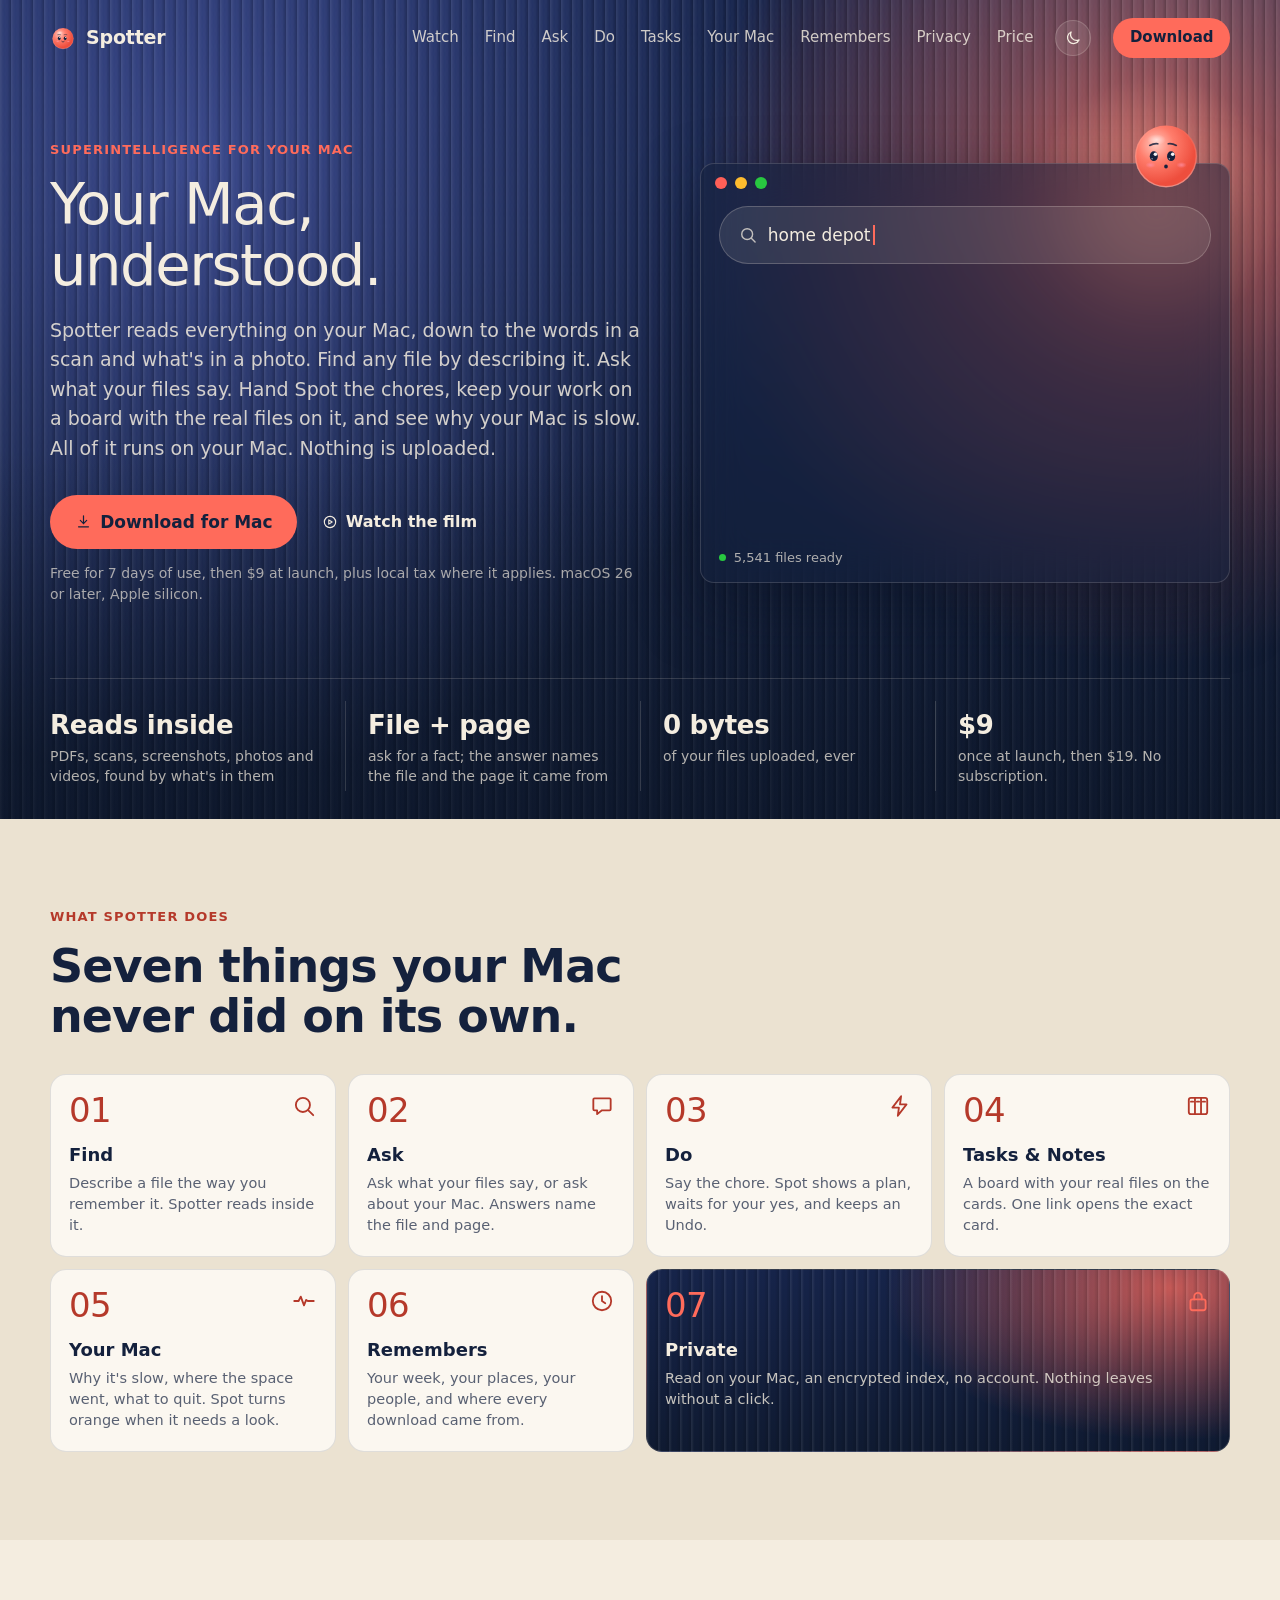
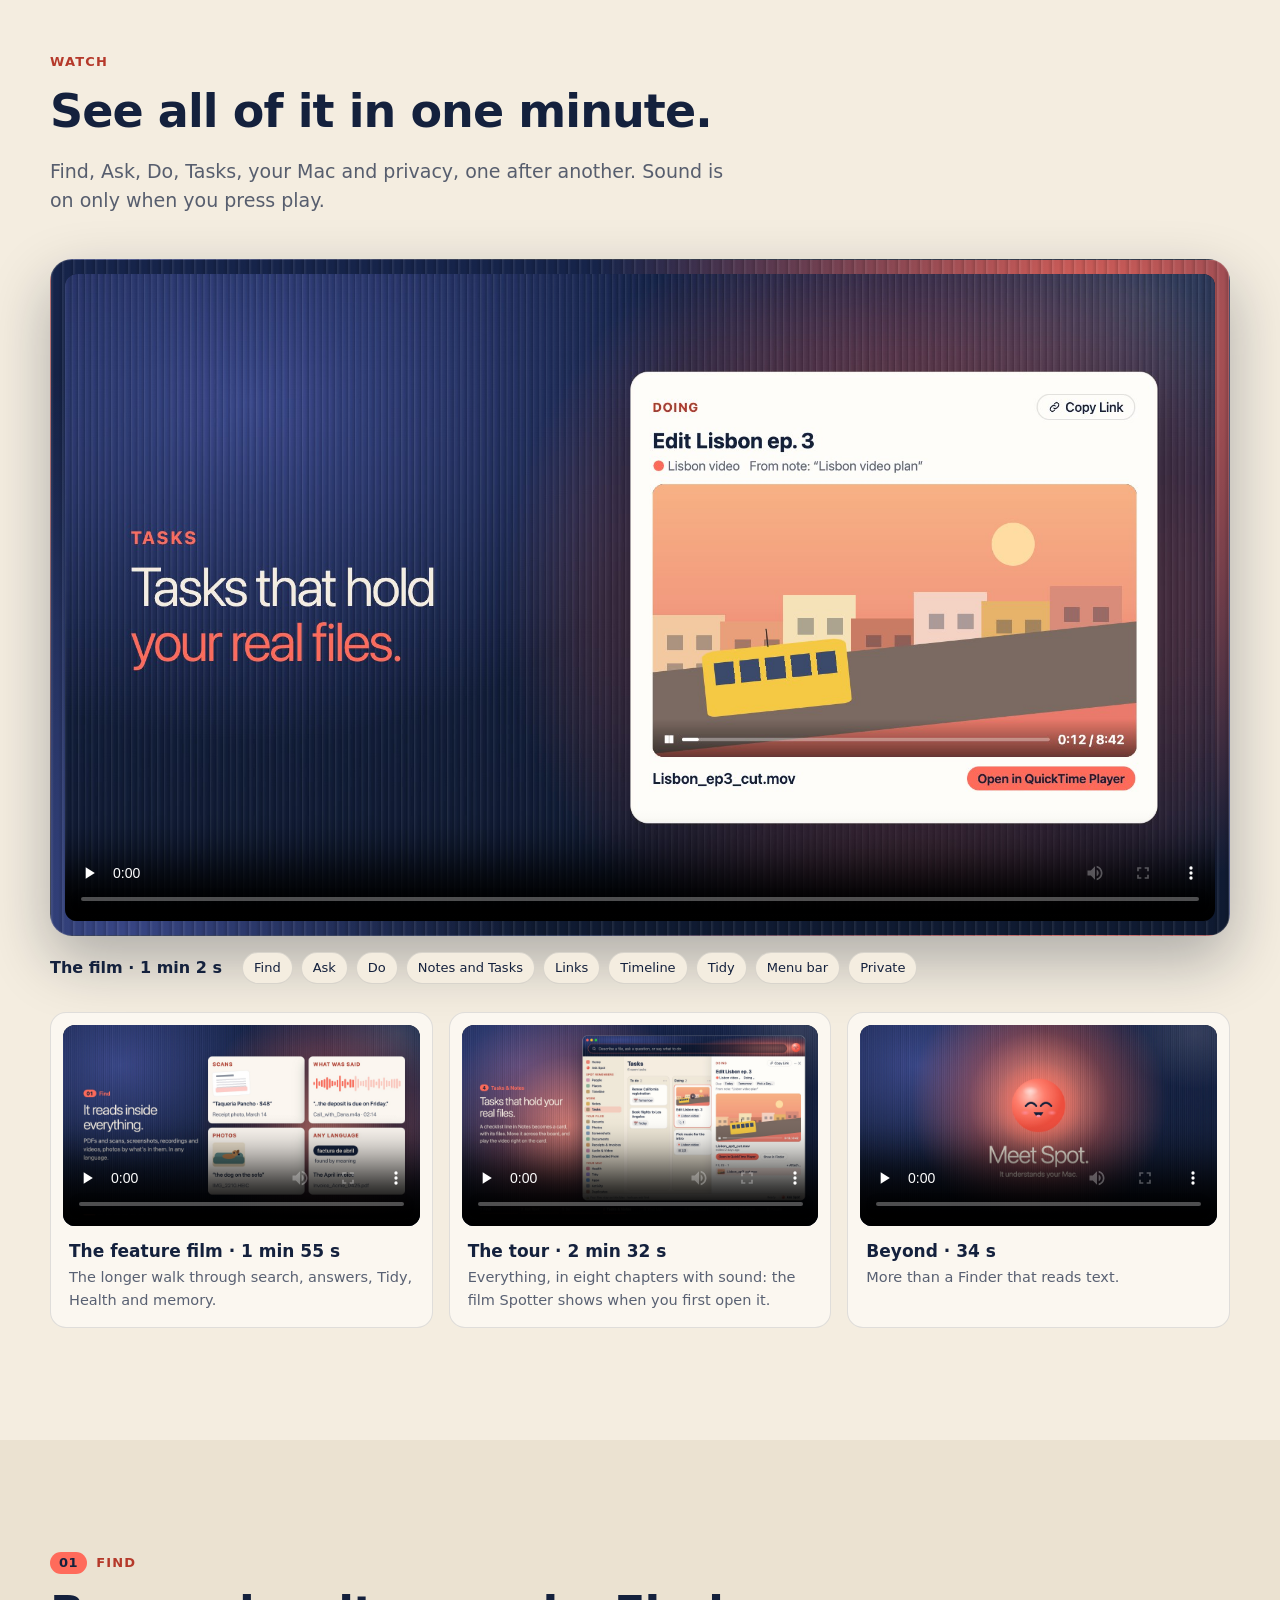
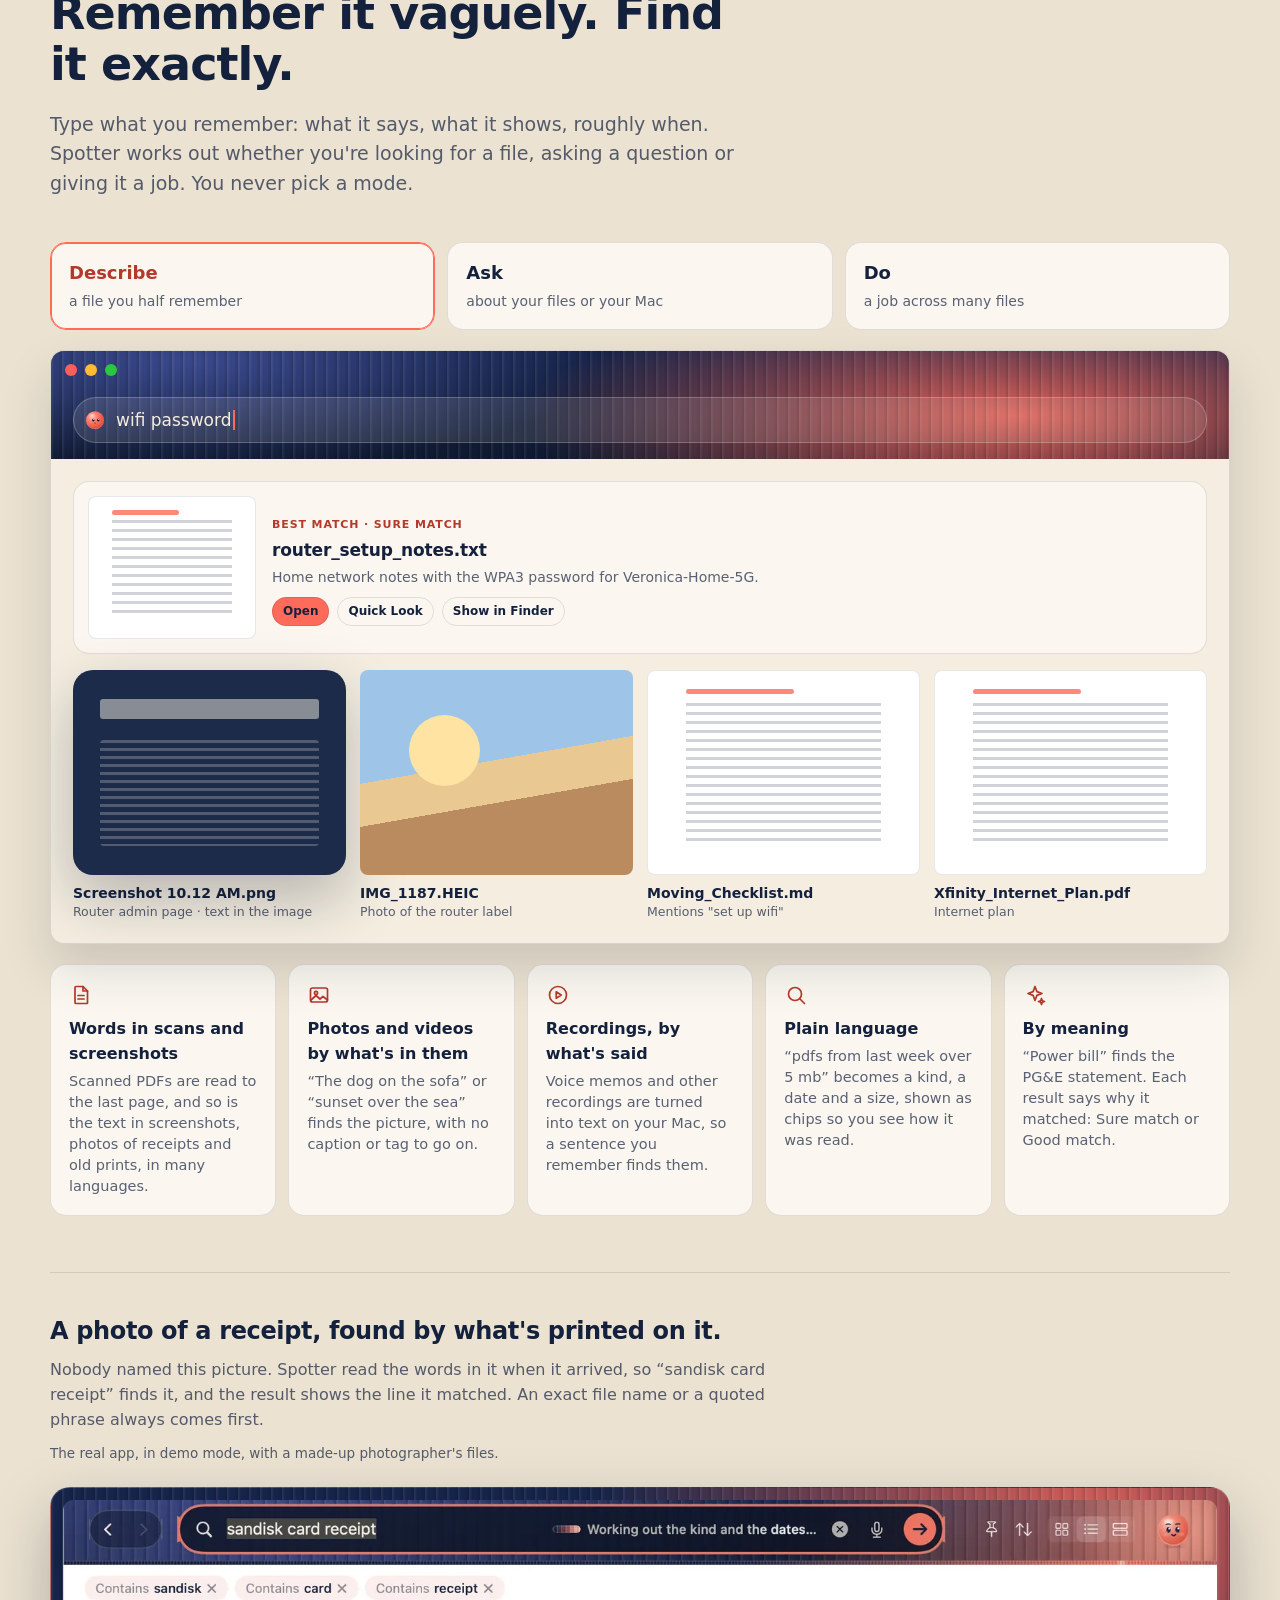
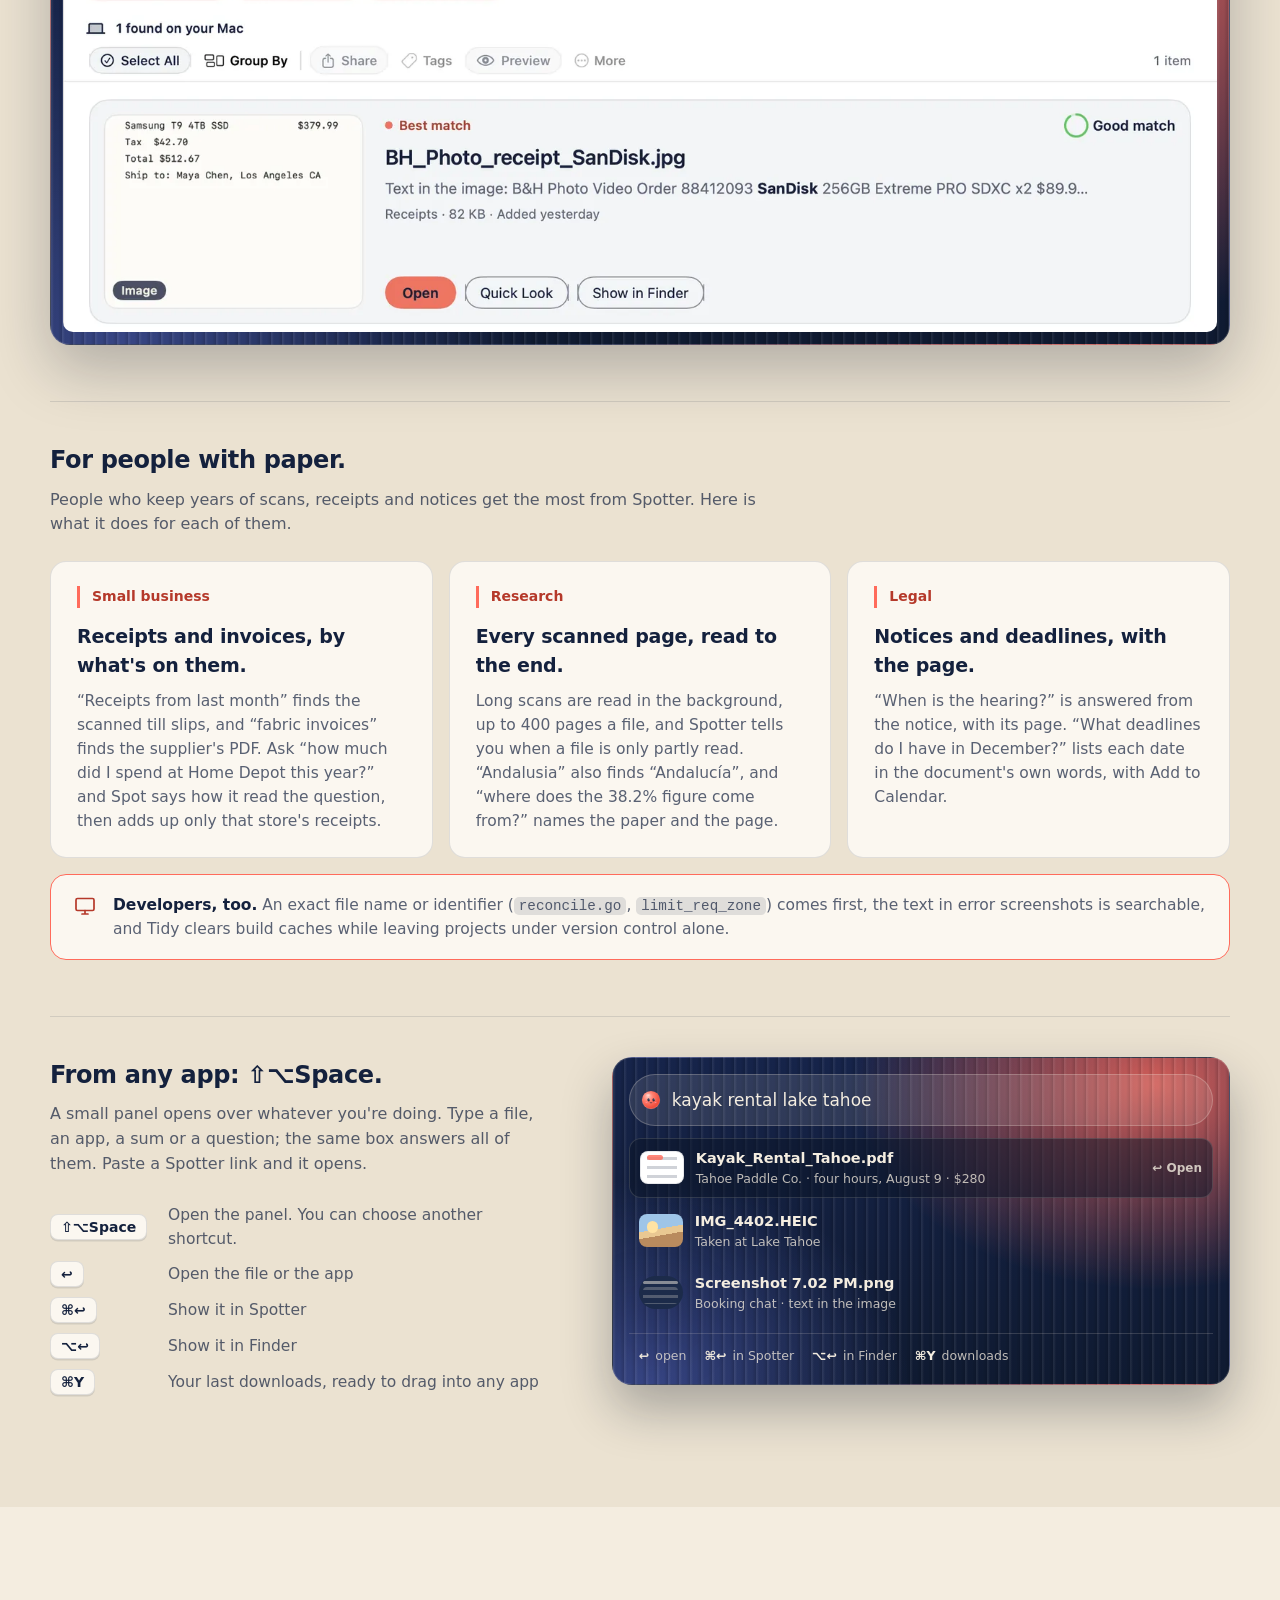
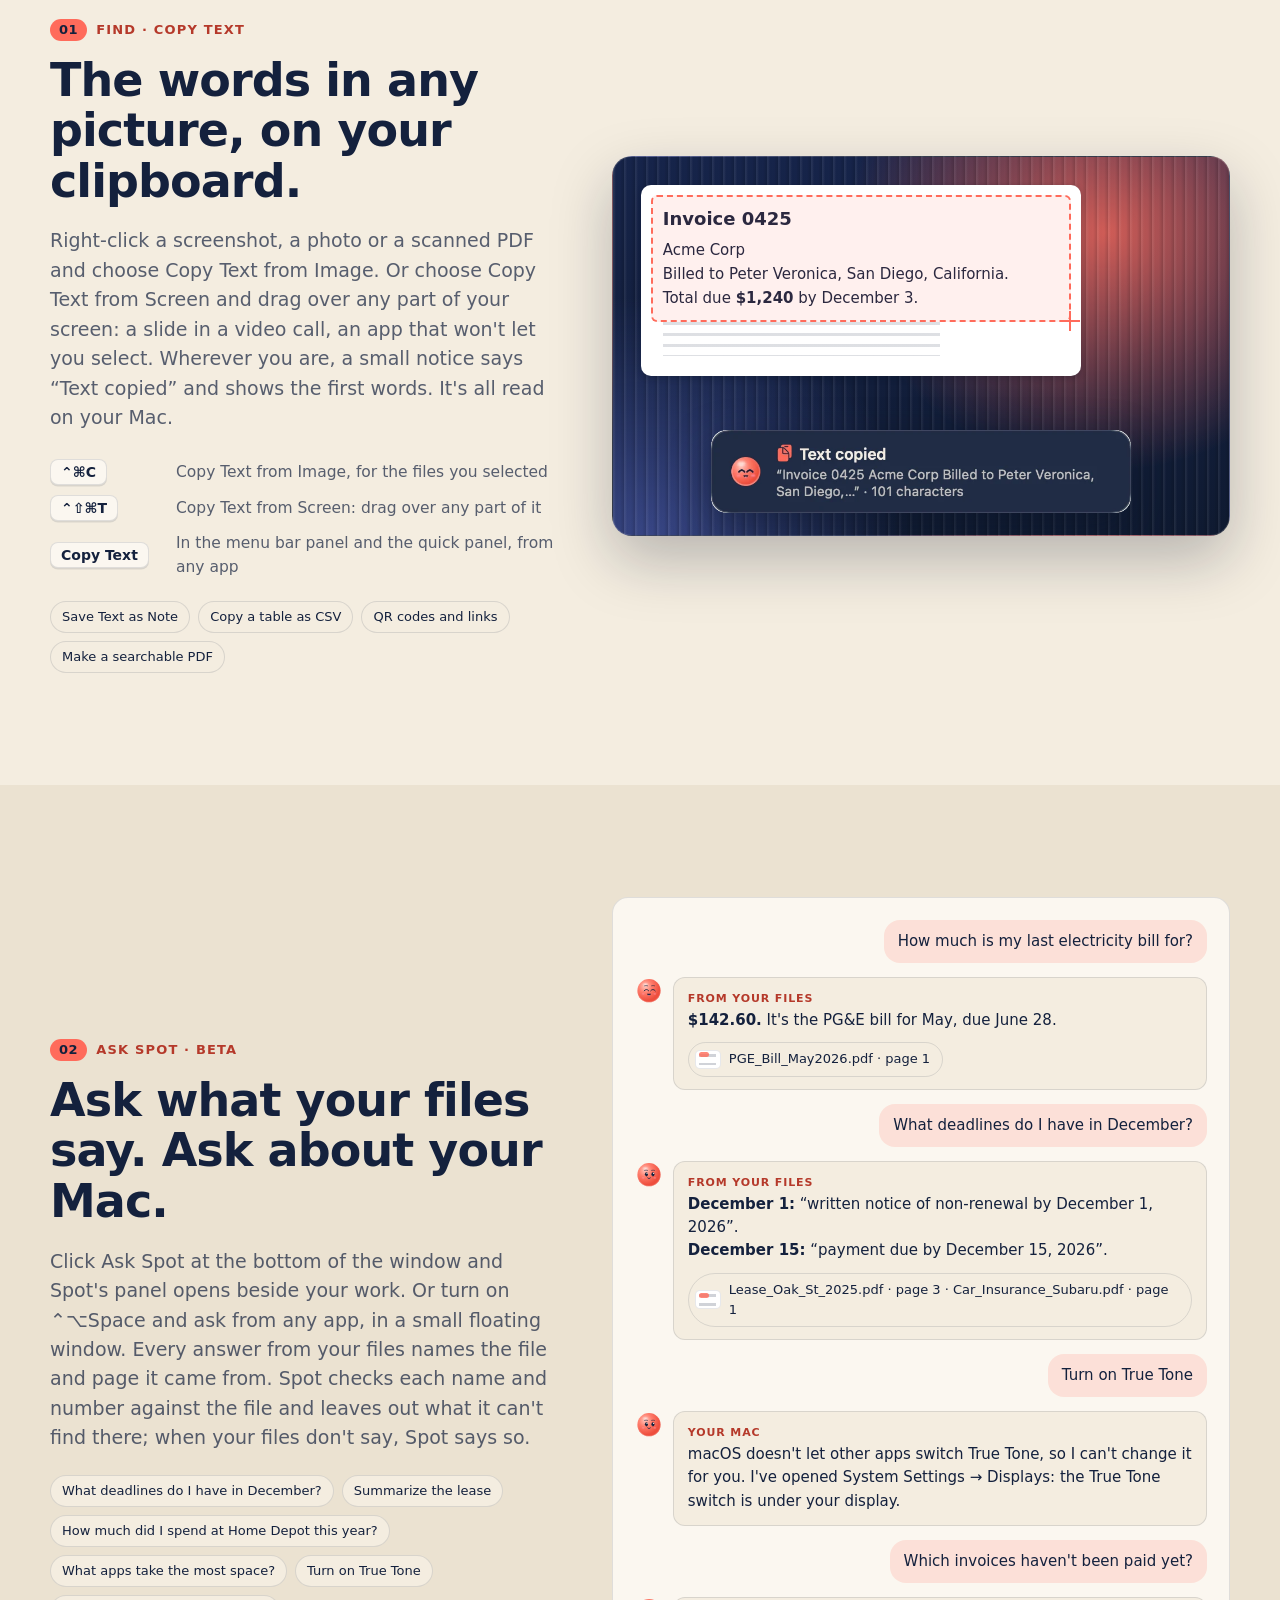
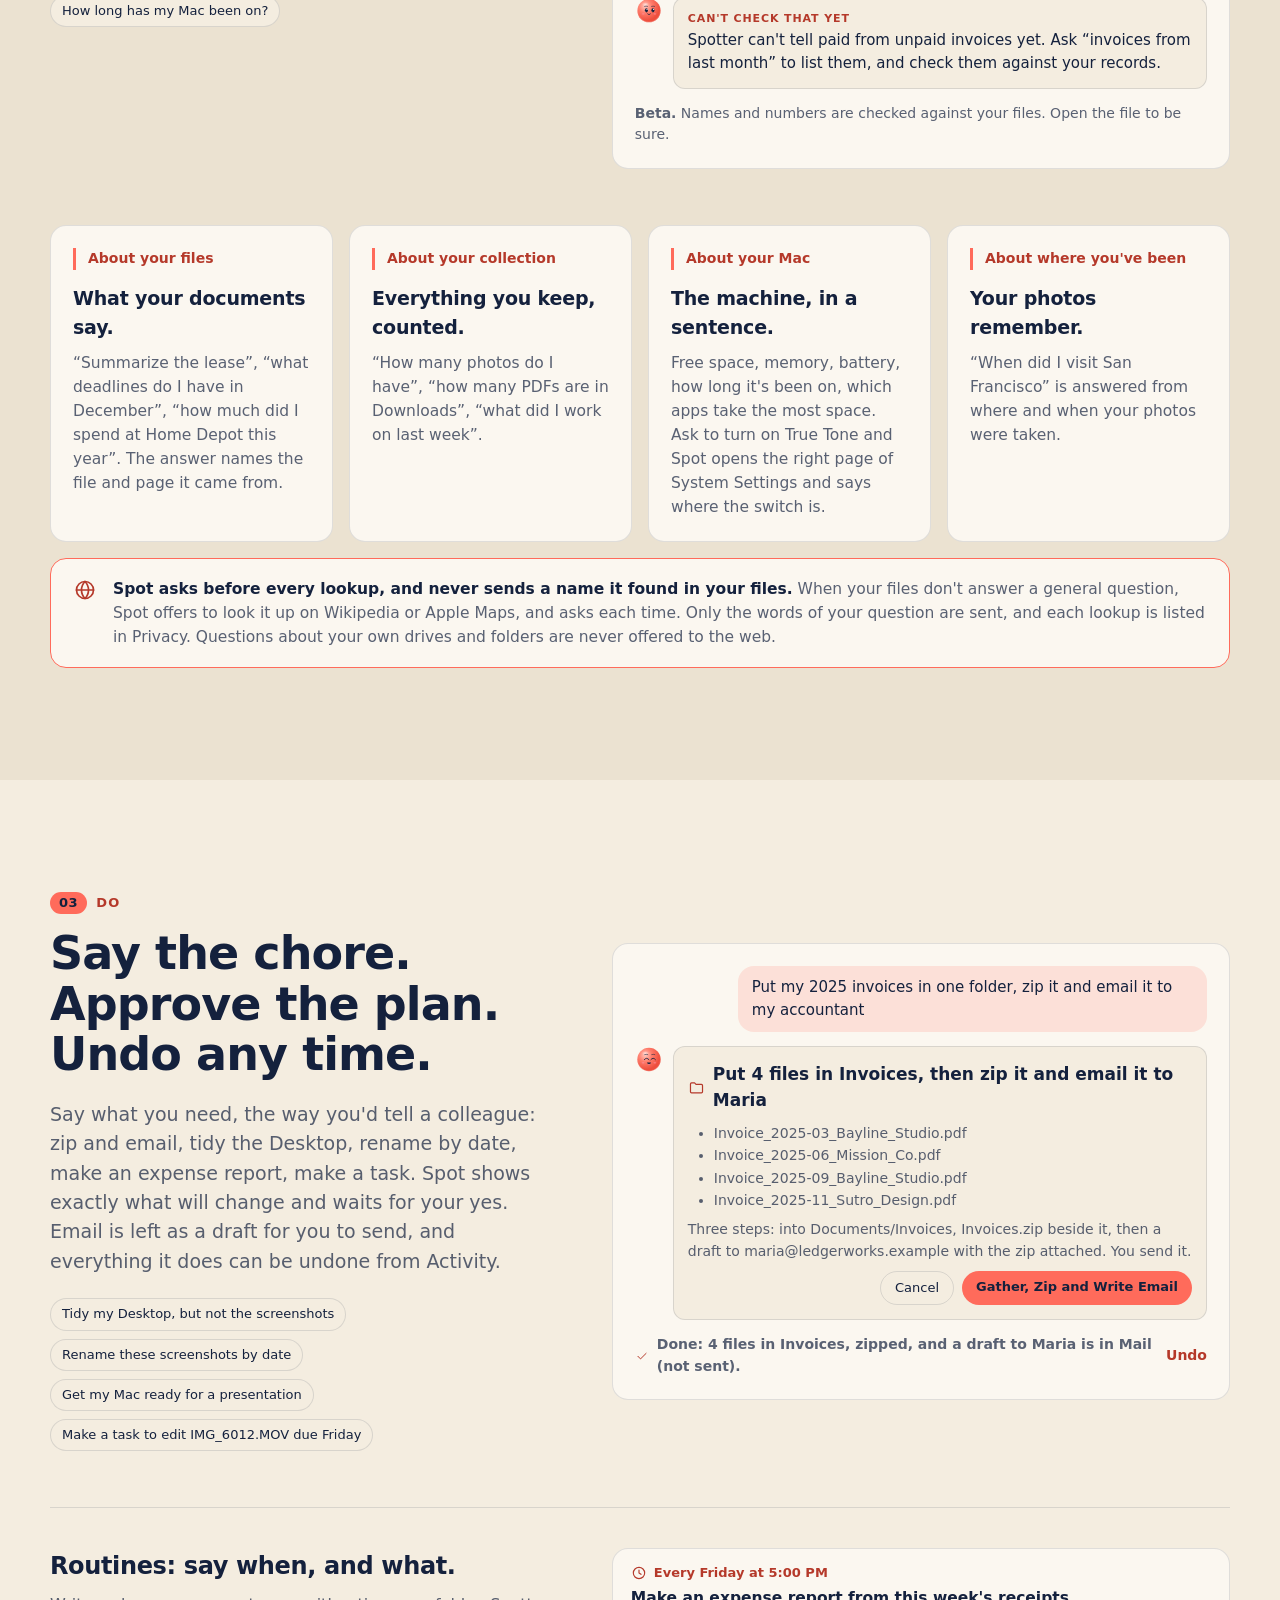
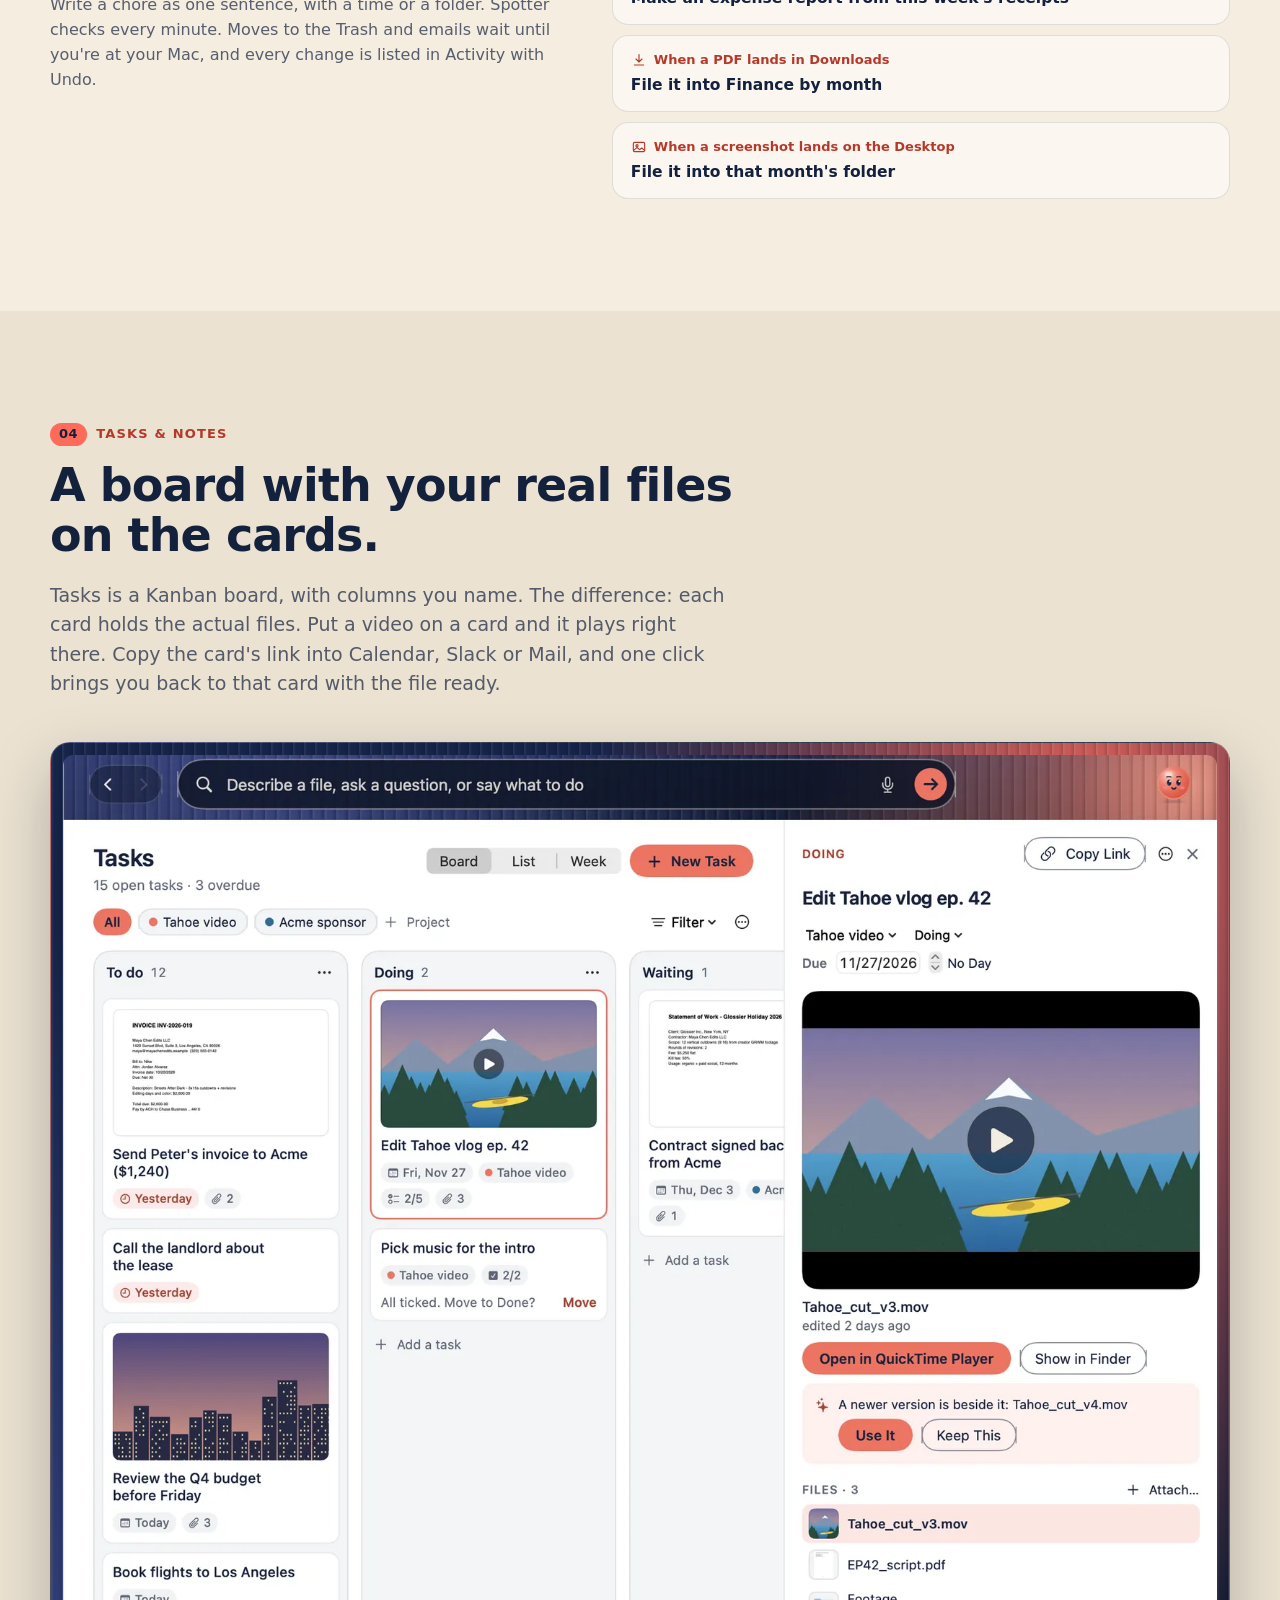
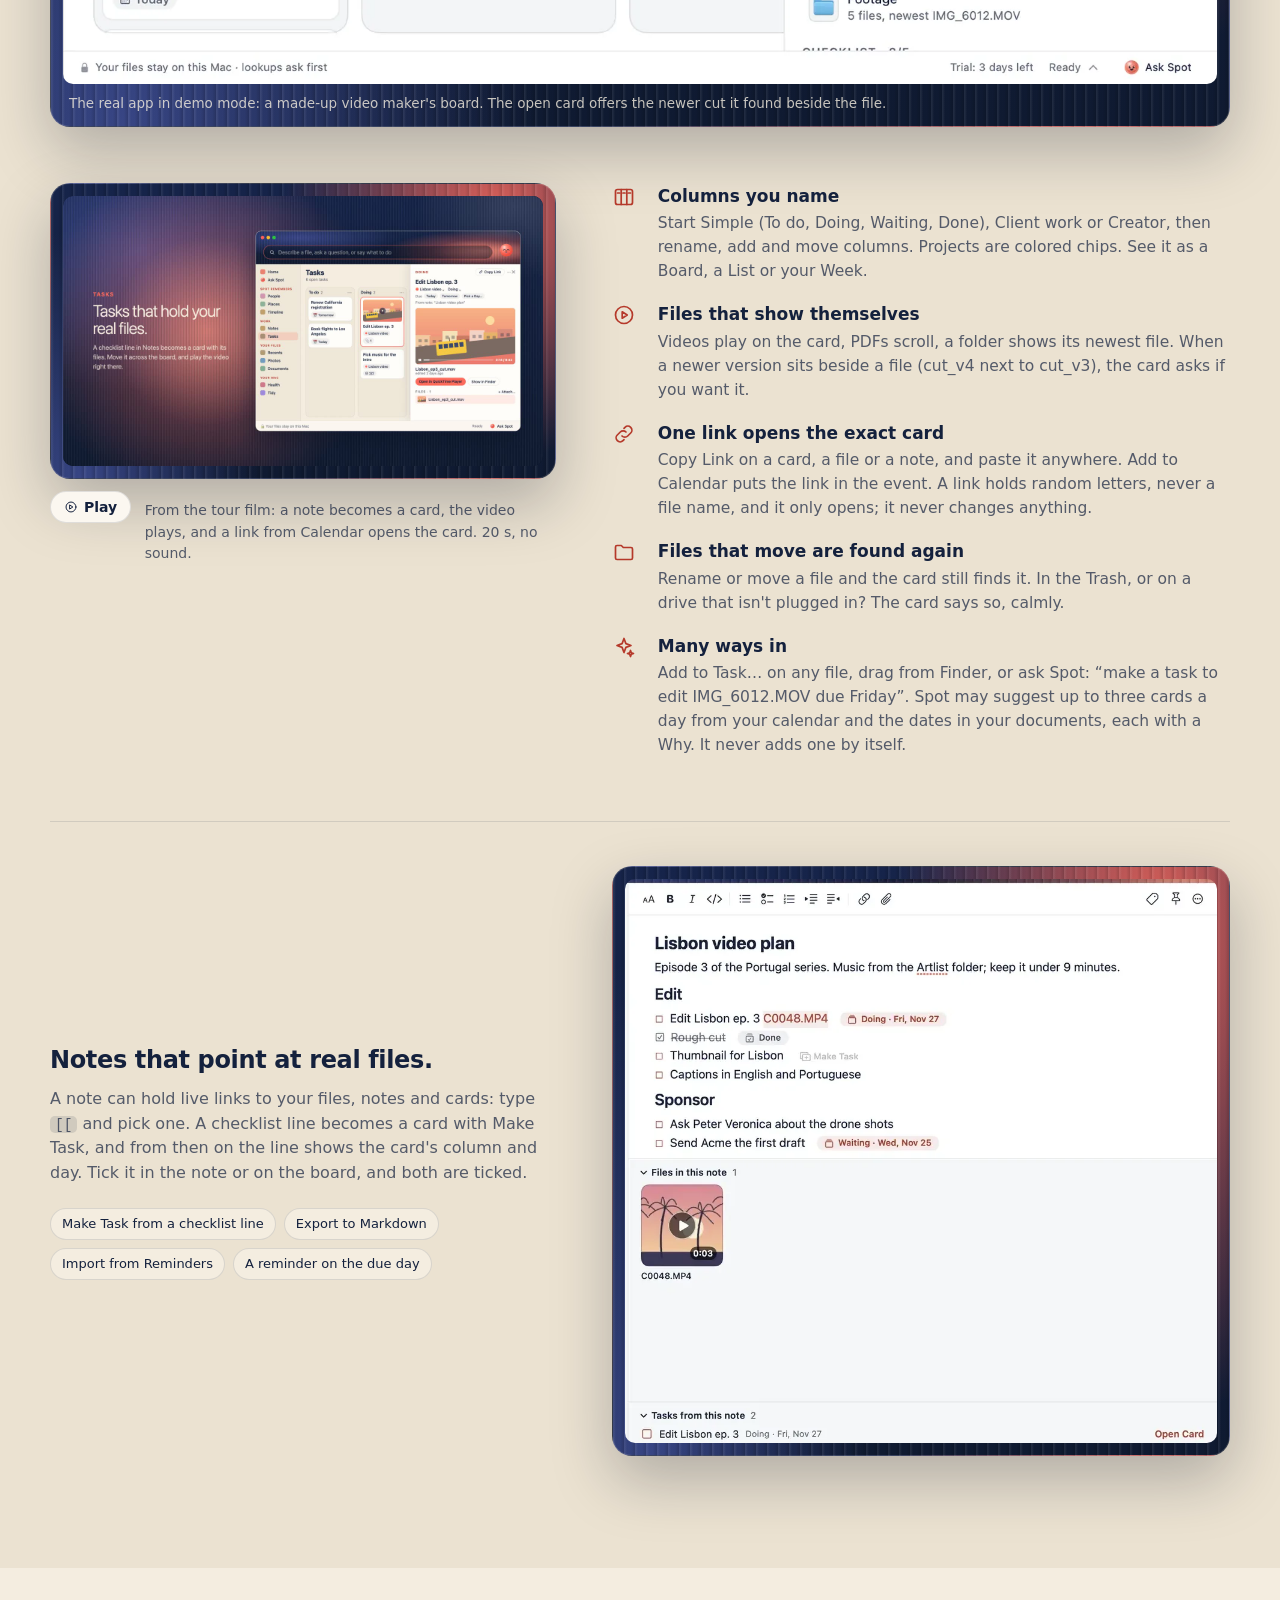
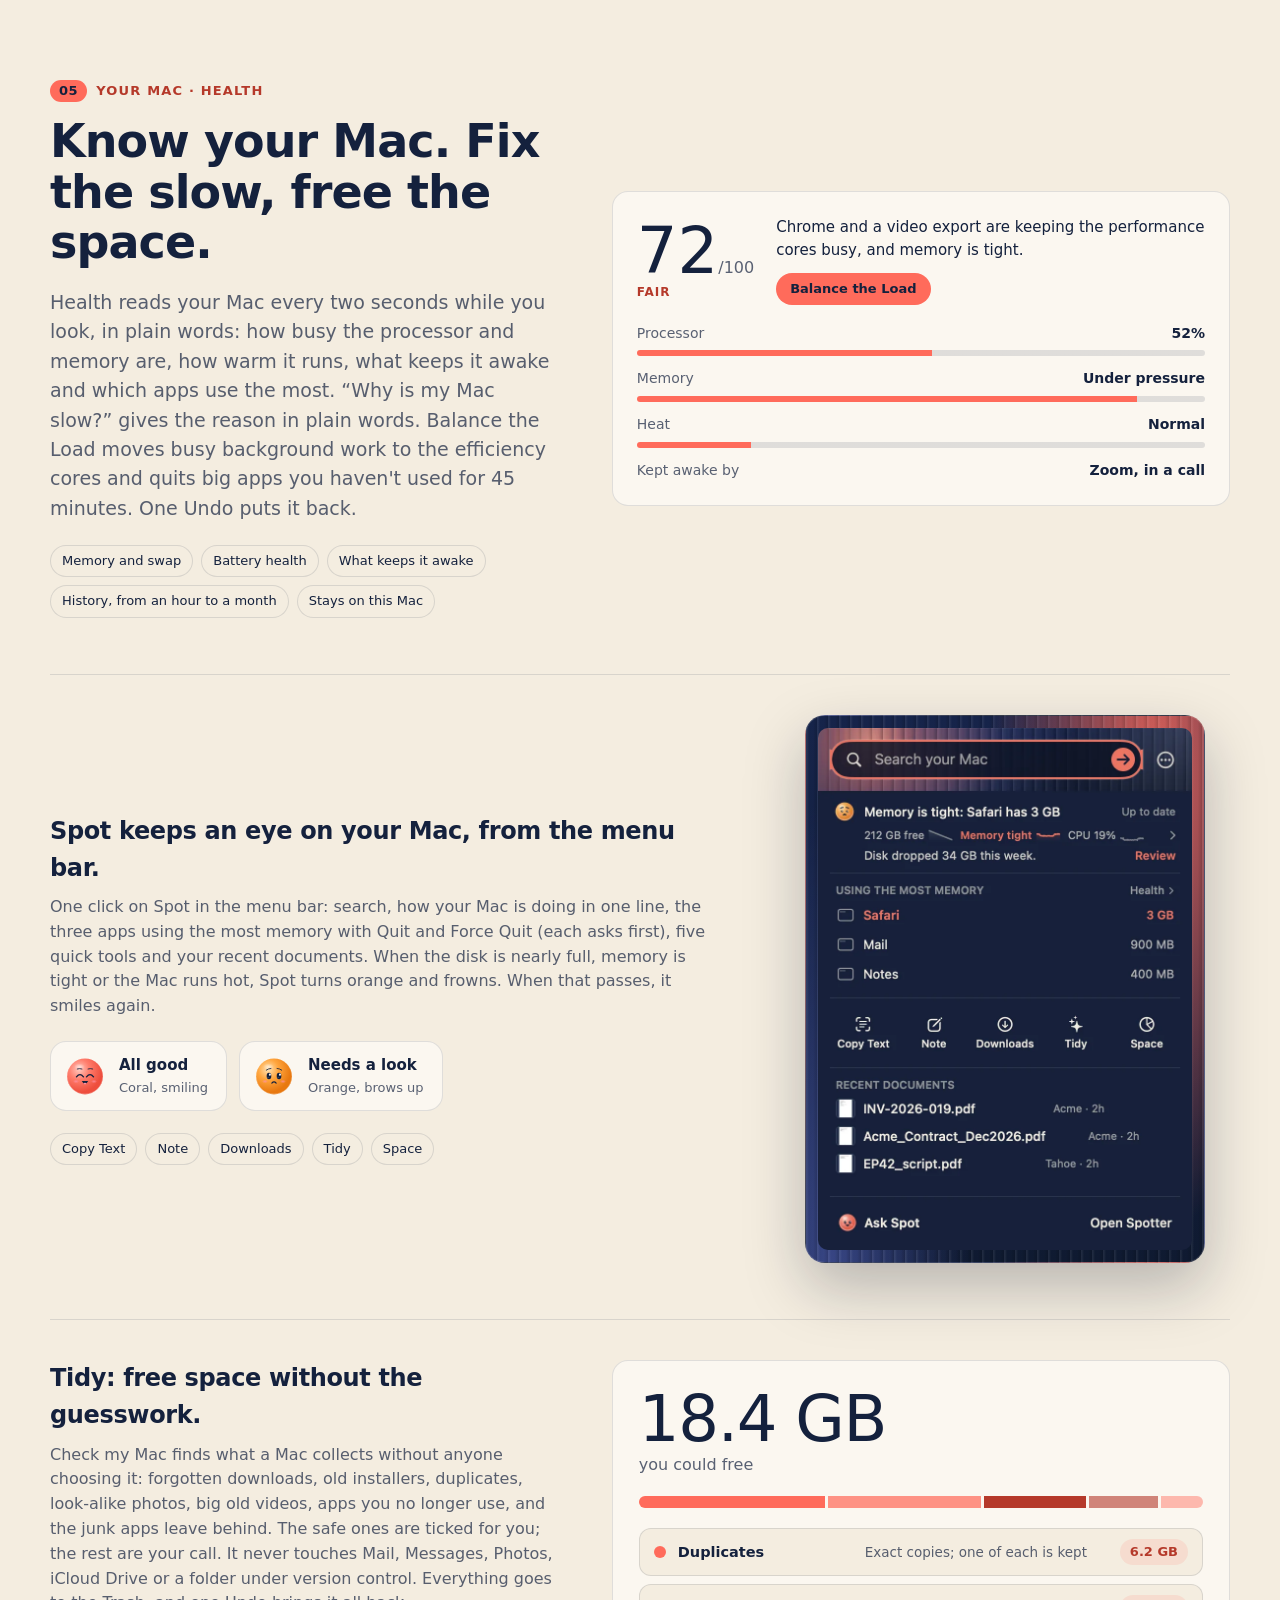
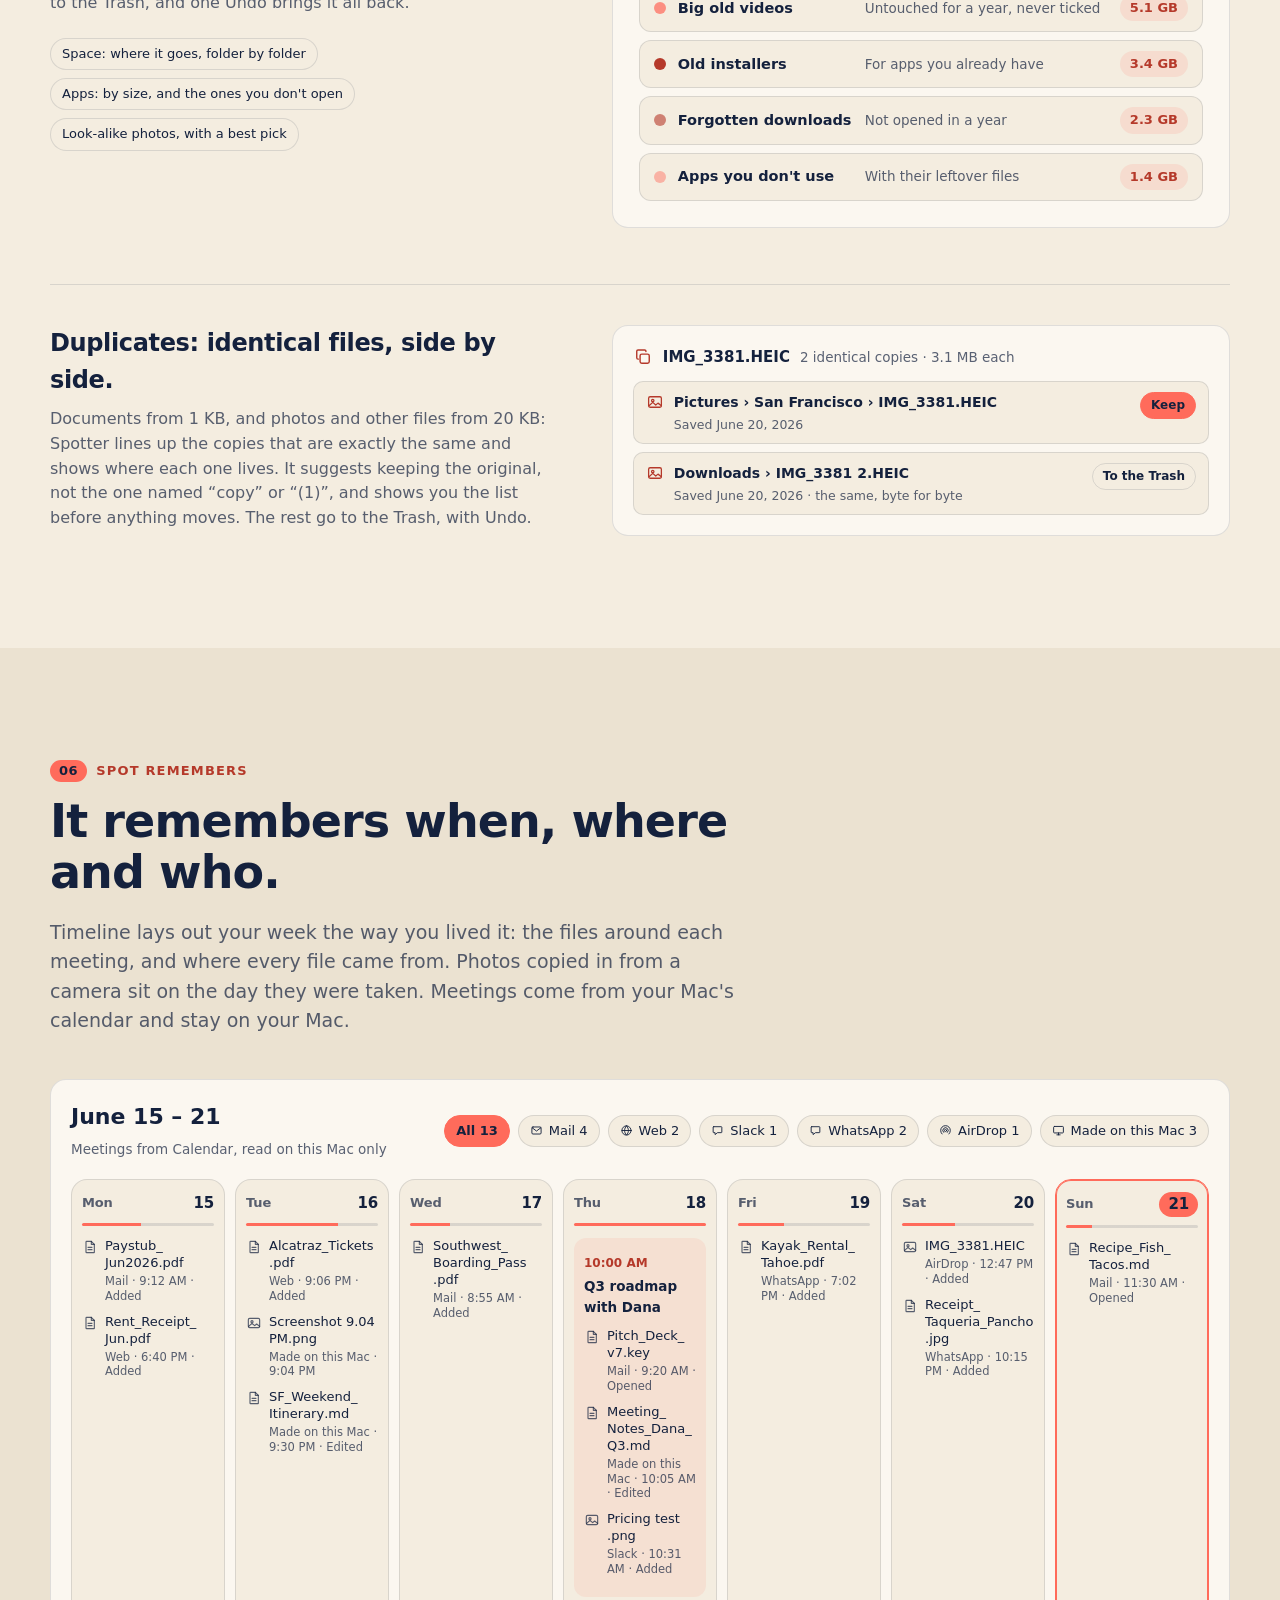
==== commit 3ce3308a: "Publish website from spotter@b0dd074" ====
--- a/index.html
+++ b/index.html
@@ -3,581 +3,856 @@
 <head>
 <meta charset="utf-8">
 <meta name="viewport" content="width=device-width, initial-scale=1">
-<title>Spotter — Super intelligence for your files</title>
-<meta name="description" content="Spotter is the super-intelligent file manager for Mac. Find any file by describing it, ask your documents questions, clean up gigabytes safely and manage files with undo. Apple on-device AI; nothing leaves your Mac.">
-<meta property="og:title" content="Spotter — Super intelligence for your files">
-<meta property="og:description" content="Find, understand, clean and organise every file on your Mac. Every result shows its match score. Nothing leaves your Mac.">
-<meta property="og:url" content="https://thespotter.si/">
-<meta property="og:type" content="website">
-<meta name="theme-color" content="#04060d" media="(prefers-color-scheme: dark)">
-<meta name="theme-color" content="#f4f6fb" media="(prefers-color-scheme: light)">
-<meta name="color-scheme" content="dark light">
-<link rel="icon" href="favicon-64.png" type="image/png" sizes="64x64">
-<link rel="icon" href="favicon-32.png" type="image/png" sizes="32x32">
+<title>Spotter: your Mac, understood</title>
+<meta name="description" content="Spotter reads everything on your Mac, scans and screenshots included. Find any file by describing it, ask what your files say, keep your work on a board with the real files on it, and keep your Mac healthy. Nothing is uploaded.">
+<meta property="og:title" content="Spotter for Mac">
+<meta property="og:description" content="Your Mac, understood. Find any file by describing it, ask what your files say, hand Spot the chores and track the work, all on your Mac.">
+<meta property="og:image" content="https://thespotter.si/icon-512.png">
+<meta name="theme-color" content="#14213D">
+<link rel="icon" type="image/png" sizes="32x32" href="favicon-32.png">
+<link rel="icon" type="image/png" sizes="64x64" href="favicon-64.png">
 <link rel="apple-touch-icon" href="apple-touch-icon.png">
-<meta property="og:image" content="https://thespotter.si/icon-512.png">
-<link rel="canonical" href="https://thespotter.si/">
-<script>(()=>{let t;try{t=localStorage.getItem('theme')}catch(e){}if(t!=='light'&&t!=='dark')t=matchMedia('(prefers-color-scheme: light)').matches?'light':'dark';document.documentElement.dataset.theme=t})()</script>
-<link rel="stylesheet" href="styles.css?v=4">
+<script>(()=>{let t=new URLSearchParams(location.search).get('theme');if(!t)try{t=localStorage.getItem('theme')}catch(e){}if(t==='light'||t==='dark')document.documentElement.dataset.theme=t})()</script>
+<link rel="stylesheet" href="styles.css">
 </head>
 <body>
 <svg width="0" height="0" style="position:absolute" aria-hidden="true">
-  <defs>
-    <symbol id="i-search" viewBox="0 0 24 24"><circle cx="11" cy="11" r="6.5"/><path d="M16 16l4.5 4.5"/></symbol>
-    <symbol id="i-spark" viewBox="0 0 24 24"><path d="M12 3l1.9 5.1L19 10l-5.1 1.9L12 17l-1.9-5.1L5 10l5.1-1.9z"/><path d="M19 15l.8 2.2L22 18l-2.2.8L19 21l-.8-2.2L16 18l2.2-.8z"/></symbol>
-    <symbol id="i-home" viewBox="0 0 24 24"><path d="M4 11l8-6.5 8 6.5V20a1 1 0 0 1-1 1h-4.5v-6h-5v6H5a1 1 0 0 1-1-1z"/></symbol>
-    <symbol id="i-bubble" viewBox="0 0 24 24"><path d="M5 5h14a1 1 0 0 1 1 1v9a1 1 0 0 1-1 1h-7l-4.5 3.5V16H5a1 1 0 0 1-1-1V6a1 1 0 0 1 1-1z"/></symbol>
-    <symbol id="i-photo" viewBox="0 0 24 24"><rect x="3.5" y="5" width="17" height="14" rx="2"/><circle cx="9" cy="10" r="1.6"/><path d="M4 17l5-4.5 4 3.5 3-2.5 4.5 3.5"/></symbol>
-    <symbol id="i-doc" viewBox="0 0 24 24"><path d="M7 3.5h7l4.5 4.5v12a.5.5 0 0 1-.5.5H7a1 1 0 0 1-1-1v-15a1 1 0 0 1 1-1z"/><path d="M14 3.5V8h4.5M9 12.5h6M9 16h6"/></symbol>
-    <symbol id="i-film" viewBox="0 0 24 24"><rect x="3.5" y="5" width="17" height="14" rx="2"/><path d="M8 5v14M16 5v14M3.5 9.5H8M3.5 14.5H8M16 9.5h4.5M16 14.5h4.5"/></symbol>
-    <symbol id="i-down" viewBox="0 0 24 24"><path d="M12 4v11M7.5 10.5L12 15l4.5-4.5M5 19.5h14"/></symbol>
-    <symbol id="i-copies" viewBox="0 0 24 24"><rect x="8" y="8" width="12" height="12" rx="2"/><path d="M16 8V5.5a1.5 1.5 0 0 0-1.5-1.5h-9A1.5 1.5 0 0 0 4 5.5v9A1.5 1.5 0 0 0 5.5 16H8"/></symbol>
-    <symbol id="i-broom" viewBox="0 0 24 24"><path d="M14.5 3.5l-3 7M7 11h9l1.5 9.5h-12z"/><path d="M9.5 15v5M13.5 15v5"/></symbol>
-    <symbol id="i-eye" viewBox="0 0 24 24"><path d="M2.5 12S6 5.5 12 5.5 21.5 12 21.5 12 18 18.5 12 18.5 2.5 12 2.5 12z"/><circle cx="12" cy="12" r="3"/></symbol>
-    <symbol id="i-text" viewBox="0 0 24 24"><path d="M4 8V5.5A1.5 1.5 0 0 1 5.5 4H8M16 4h2.5A1.5 1.5 0 0 1 20 5.5V8M20 16v2.5a1.5 1.5 0 0 1-1.5 1.5H16M8 20H5.5A1.5 1.5 0 0 1 4 18.5V16M8.5 9h7M12 9v6.5"/></symbol>
-    <symbol id="i-wave" viewBox="0 0 24 24"><path d="M4 10v4M8 7v10M12 4v16M16 8v8M20 10.5v3"/></symbol>
-    <symbol id="i-quote" viewBox="0 0 24 24"><path d="M5 5h14a1 1 0 0 1 1 1v9a1 1 0 0 1-1 1h-7l-4.5 3.5V16H5a1 1 0 0 1-1-1V6a1 1 0 0 1 1-1z"/><path d="M8.5 9.5h7M8.5 12.5h4.5"/></symbol>
-    <symbol id="i-clock" viewBox="0 0 24 24"><circle cx="12" cy="12" r="8.5"/><path d="M12 7.5V12l3 2"/></symbol>
-    <symbol id="i-pin" viewBox="0 0 24 24"><path d="M12 21s-6.5-6-6.5-11a6.5 6.5 0 0 1 13 0c0 5-6.5 11-6.5 11z"/><circle cx="12" cy="10" r="2.3"/></symbol>
-    <symbol id="i-question" viewBox="0 0 24 24"><circle cx="12" cy="12" r="8.5"/><path d="M9.6 9.5a2.5 2.5 0 1 1 3.4 2.3c-.6.3-1 .8-1 1.5v.5"/><circle cx="12" cy="16.7" r=".4"/></symbol>
-    <symbol id="i-wand" viewBox="0 0 24 24"><path d="M4 20L15 9M13 7l4 4M17 3v3M15.5 4.5h3M20 8v2.5M18.7 9.2h2.6"/></symbol>
-    <symbol id="i-history" viewBox="0 0 24 24"><path d="M4 12a8 8 0 1 0 2.4-5.7M4 4.5v3.8h3.8"/><path d="M12 8v4.2l2.8 1.8"/></symbol>
-    <symbol id="i-disk" viewBox="0 0 24 24"><circle cx="12" cy="12" r="8.5"/><path d="M12 3.5V12h8.5"/></symbol>
-    <symbol id="i-globe" viewBox="0 0 24 24"><circle cx="12" cy="12" r="8.5"/><path d="M3.5 12h17M12 3.5c2.5 2.6 3.5 5.4 3.5 8.5s-1 5.9-3.5 8.5c-2.5-2.6-3.5-5.4-3.5-8.5s1-5.9 3.5-8.5z"/></symbol>
-    <symbol id="i-folder" viewBox="0 0 24 24"><path d="M3.5 7a1.5 1.5 0 0 1 1.5-1.5h4.3l2 2H19A1.5 1.5 0 0 1 20.5 9v9A1.5 1.5 0 0 1 19 19.5H5A1.5 1.5 0 0 1 3.5 18z"/></symbol>
-    <symbol id="i-grid" viewBox="0 0 24 24"><rect x="4" y="4" width="6.5" height="6.5" rx="1.2"/><rect x="13.5" y="4" width="6.5" height="6.5" rx="1.2"/><rect x="4" y="13.5" width="6.5" height="6.5" rx="1.2"/><rect x="13.5" y="13.5" width="6.5" height="6.5" rx="1.2"/></symbol>
-    <symbol id="i-list" viewBox="0 0 24 24"><path d="M9 6.5h11M9 12h11M9 17.5h11"/><circle cx="5" cy="6.5" r=".9"/><circle cx="5" cy="12" r=".9"/><circle cx="5" cy="17.5" r=".9"/></symbol>
-    <symbol id="i-panes" viewBox="0 0 24 24"><rect x="3.5" y="5" width="17" height="14" rx="2"/><path d="M12 5v14M3.5 9h17"/></symbol>
-    <symbol id="i-columns" viewBox="0 0 24 24"><rect x="3.5" y="5" width="17" height="14" rx="2"/><path d="M9 5v14M14.5 5v14"/></symbol>
-    <symbol id="i-info" viewBox="0 0 24 24"><circle cx="12" cy="12" r="8.5"/><path d="M12 11v5.5"/><circle cx="12" cy="7.8" r=".5"/></symbol>
-    <symbol id="i-tag" viewBox="0 0 24 24"><path d="M4 12.6V5a1 1 0 0 1 1-1h7.6L20 11.4 11.4 20z"/><circle cx="8.5" cy="8.5" r="1.4"/></symbol>
-    <symbol id="i-rename" viewBox="0 0 24 24"><path d="M4 7.5h10M4 12h7M4 16.5h5M14.5 17.5l5-5-2.5-2.5-5 5-.5 3z"/></symbol>
-    <symbol id="i-zip" viewBox="0 0 24 24"><path d="M7 3.5h7l4.5 4.5v12a.5.5 0 0 1-.5.5H7a1 1 0 0 1-1-1v-15a1 1 0 0 1 1-1z"/><path d="M11 3.5v2h1.5v2H11v2h1.5v2H11v2.5h1.5v2.5H11"/></symbol>
-    <symbol id="i-convert" viewBox="0 0 24 24"><path d="M5 8h12l-3.5-3.5M19 16H7l3.5 3.5"/></symbol>
-    <symbol id="i-ruler" viewBox="0 0 24 24"><rect x="3" y="8" width="18" height="8" rx="1.5"/><path d="M7 8v3M11 8v4M15 8v3M19 8v4"/></symbol>
-    <symbol id="i-bolt" viewBox="0 0 24 24"><path d="M13 3L5 13.5h6L10.5 21 19 10.5h-6z"/></symbol>
-    <symbol id="i-cmd" viewBox="0 0 24 24"><path d="M9 9V6.5A2.5 2.5 0 1 0 6.5 9H9zm0 0h6m-6 0v6m6-6V6.5A2.5 2.5 0 1 1 17.5 9H15zm0 0v6m0 0h2.5a2.5 2.5 0 1 1-2.5 2.5V15zm0 0H9m0 0v2.5A2.5 2.5 0 1 1 6.5 15H9z"/></symbol>
-    <symbol id="i-menu" viewBox="0 0 24 24"><rect x="3.5" y="4" width="17" height="16" rx="2"/><path d="M3.5 8h17M7 12h6M7 15.5h4"/></symbol>
-    <symbol id="i-tray" viewBox="0 0 24 24"><path d="M3.5 13.5l2.5-8h12l2.5 8V18a1.5 1.5 0 0 1-1.5 1.5H5A1.5 1.5 0 0 1 3.5 18z"/><path d="M3.5 13.5H8l1.5 2h5l1.5-2h4.5"/></symbol>
-    <symbol id="i-mic" viewBox="0 0 24 24"><rect x="9" y="3.5" width="6" height="11" rx="3"/><path d="M5.5 11a6.5 6.5 0 0 0 13 0M12 17.5V21"/></symbol>
-    <symbol id="i-phone" viewBox="0 0 24 24"><rect x="7" y="3" width="10" height="18" rx="2.2"/><path d="M11 18h2"/></symbol>
-    <symbol id="i-lock" viewBox="0 0 24 24"><rect x="5" y="10.5" width="14" height="10" rx="2"/><path d="M8 10.5V8a4 4 0 0 1 8 0v2.5"/></symbol>
-    <symbol id="i-shield" viewBox="0 0 24 24"><path d="M12 3.5l7 2.8v5.2c0 4.4-3 7.9-7 9-4-1.1-7-4.6-7-9V6.3z"/><path d="M9 12l2.2 2.2L15.5 10"/></symbol>
-    <symbol id="i-hand" viewBox="0 0 24 24"><path d="M12 3.5l7 2.8v5.2c0 4.4-3 7.9-7 9-4-1.1-7-4.6-7-9V6.3z"/><path d="M12 8v5M12 16v.3"/></symbol>
-    <symbol id="i-trash" viewBox="0 0 24 24"><path d="M4.5 7h15M9.5 7V4.5h5V7M6.5 7l1 13h9l1-13"/></symbol>
-    <symbol id="i-cloud" viewBox="0 0 24 24"><path d="M7 18.5a4.5 4.5 0 0 1-.6-9 6 6 0 0 1 11.5 1.6A3.8 3.8 0 0 1 17.5 18.5z"/></symbol>
-    <symbol id="i-chip" viewBox="0 0 24 24"><rect x="6.5" y="6.5" width="11" height="11" rx="2"/><path d="M9.5 3.5v3M14.5 3.5v3M9.5 17.5v3M14.5 17.5v3M3.5 9.5h3M3.5 14.5h3M17.5 9.5h3M17.5 14.5h3"/></symbol>
-    <symbol id="i-key" viewBox="0 0 24 24"><circle cx="8" cy="15" r="4"/><path d="M11 12l8.5-8.5M16 7l2.5 2.5M14 9l1.8 1.8"/></symbol>
-    <symbol id="i-off" viewBox="0 0 24 24"><circle cx="12" cy="12" r="8.5"/><path d="M6 6l12 12"/></symbol>
-    <symbol id="i-app" viewBox="0 0 24 24"><rect x="4" y="4" width="16" height="16" rx="4"/><path d="M9 15l3-6 3 6M10 13.2h4"/></symbol>
-    <symbol id="i-pkg" viewBox="0 0 24 24"><path d="M4 8l8-4 8 4v8.5L12 20.5 4 16.5z"/><path d="M4 8l8 4 8-4M12 12v8.5"/></symbol>
-    <symbol id="i-mail" viewBox="0 0 24 24"><rect x="3.5" y="5.5" width="17" height="13" rx="2"/><path d="M4 7l8 6 8-6"/></symbol>
-    <symbol id="i-rec" viewBox="0 0 24 24"><rect x="3.5" y="6" width="12" height="12" rx="2"/><path d="M15.5 10.5l5-3v9l-5-3"/></symbol>
-    <symbol id="i-sun" viewBox="0 0 24 24"><circle cx="12" cy="12" r="4"/><path d="M12 2.5v2M12 19.5v2M2.5 12h2M19.5 12h2M5.3 5.3l1.4 1.4M17.3 17.3l1.4 1.4M5.3 18.7l1.4-1.4M17.3 6.7l1.4-1.4"/></symbol>
-    <symbol id="i-moon" viewBox="0 0 24 24"><path d="M20 14.5A8 8 0 0 1 9.5 4a8 8 0 1 0 10.5 10.5z"/></symbol>
-    <symbol id="i-check" viewBox="0 0 24 24"><path d="M5 12.5l4.5 4.5L19 7.5"/></symbol>
-    <symbol id="i-dash" viewBox="0 0 24 24"><path d="M7 12h10"/></symbol>
-  </defs>
+  <symbol id="i-search" viewBox="0 0 24 24"><circle cx="11" cy="11" r="6.5"/><path d="M16 16l4.5 4.5"/></symbol>
+  <symbol id="i-doc" viewBox="0 0 24 24"><path d="M7 3.5h7l4.5 4.5v12a.5.5 0 0 1-.5.5H7a1 1 0 0 1-1-1v-15a1 1 0 0 1 1-1z"/><path d="M14 3.5V8h4.5M9 12.5h6M9 16h6"/></symbol>
+  <symbol id="i-photo" viewBox="0 0 24 24"><rect x="3.5" y="5" width="17" height="14" rx="2"/><circle cx="9" cy="10" r="1.6"/><path d="M4 17l5-4.5 4 3.5 3-2.5 4.5 3.5"/></symbol>
+  <symbol id="i-folder" viewBox="0 0 24 24"><path d="M3.5 7a1.5 1.5 0 0 1 1.5-1.5h4.3l2 2H19A1.5 1.5 0 0 1 20.5 9v9A1.5 1.5 0 0 1 19 19.5H5A1.5 1.5 0 0 1 3.5 18z"/></symbol>
+  <symbol id="i-down" viewBox="0 0 24 24"><path d="M12 4v11M7.5 10.5L12 15l4.5-4.5M5 19.5h14"/></symbol>
+  <symbol id="i-pause" viewBox="0 0 24 24"><circle cx="12" cy="12" r="8.5"/><path d="M10 9v6M14 9v6"/></symbol>
+  <symbol id="i-play" viewBox="0 0 24 24"><circle cx="12" cy="12" r="8.5"/><path d="M10.2 8.8l5 3.2-5 3.2z"/></symbol>
+  <symbol id="i-sun" viewBox="0 0 24 24"><circle cx="12" cy="12" r="4"/><path d="M12 2.5v2M12 19.5v2M2.5 12h2M19.5 12h2M5.3 5.3l1.4 1.4M17.3 17.3l1.4 1.4M5.3 18.7l1.4-1.4M17.3 6.7l1.4-1.4"/></symbol>
+  <symbol id="i-moon" viewBox="0 0 24 24"><path d="M20 14.5A8 8 0 0 1 9.5 4a8 8 0 1 0 10.5 10.5z"/></symbol>
+  <symbol id="i-lock" viewBox="0 0 24 24"><rect x="5" y="10.5" width="14" height="10" rx="2"/><path d="M8.5 10.5V8a3.5 3.5 0 0 1 7 0v2.5"/></symbol>
+  <symbol id="i-mac" viewBox="0 0 24 24"><rect x="3" y="4.5" width="18" height="12" rx="1.5"/><path d="M9 20h6M12 16.5V20"/></symbol>
+  <symbol id="i-undo" viewBox="0 0 24 24"><path d="M9 7L4.5 11.5 9 16"/><path d="M5 11.5h9.5a5 5 0 0 1 0 10H11"/></symbol>
+  <symbol id="i-eye-off" viewBox="0 0 24 24"><path d="M3 3l18 18M10.6 6.1A9.6 9.6 0 0 1 12 6c5 0 8.5 4.5 9.5 6-.5.8-1.6 2.3-3.2 3.6M6.6 7.6C4.6 8.9 3.2 10.8 2.5 12c1 1.5 4.5 6 9.5 6 1.6 0 3-.4 4.3-1.1"/><path d="M9.9 9.9a3 3 0 0 0 4.2 4.2"/></symbol>
+  <symbol id="i-check" viewBox="0 0 24 24"><path d="M5 12.5l4.5 4.5L19 7.5"/></symbol>
+  <symbol id="i-x" viewBox="0 0 24 24"><path d="M7 7l10 10M17 7L7 17"/></symbol>
+  <symbol id="i-mail" viewBox="0 0 24 24"><rect x="3.5" y="5.5" width="17" height="13" rx="2"/><path d="M4 7l8 6 8-6"/></symbol>
+  <symbol id="i-globe" viewBox="0 0 24 24"><circle cx="12" cy="12" r="8.5"/><path d="M3.5 12h17M12 3.5c2.5 2.6 3.5 5.4 3.5 8.5s-1 5.9-3.5 8.5c-2.5-2.6-3.5-5.4-3.5-8.5s1-5.9 3.5-8.5z"/></symbol>
+  <symbol id="i-chat" viewBox="0 0 24 24"><path d="M5 5h14a1 1 0 0 1 1 1v9a1 1 0 0 1-1 1h-7l-4.5 3.5V16H5a1 1 0 0 1-1-1V6a1 1 0 0 1 1-1z"/></symbol>
+  <symbol id="i-pin" viewBox="0 0 24 24"><path d="M12 21s-6.5-5.6-6.5-11a6.5 6.5 0 0 1 13 0C18.5 15.4 12 21 12 21z"/><circle cx="12" cy="10" r="2.3"/></symbol>
+  <symbol id="i-clock" viewBox="0 0 24 24"><circle cx="12" cy="12" r="8.5"/><path d="M12 7.5V12l3 2"/></symbol>
+  <symbol id="i-sparkle" viewBox="0 0 24 24"><path d="M12 3.5l1.9 5.1 5.1 1.9-5.1 1.9L12 17.5l-1.9-5.1L5 10.5l5.1-1.9zM18.5 15.5l.8 2.2 2.2.8-2.2.8-.8 2.2-.8-2.2-2.2-.8 2.2-.8z"/></symbol>
+  <symbol id="i-cal" viewBox="0 0 24 24"><rect x="3.5" y="5" width="17" height="15.5" rx="2"/><path d="M3.5 10h17M8 3v4M16 3v4"/></symbol>
+  <symbol id="i-person" viewBox="0 0 24 24"><circle cx="12" cy="8.5" r="3.8"/><path d="M4.5 20c.8-4 3.8-6 7.5-6s6.7 2 7.5 6"/></symbol>
+  <symbol id="i-battery" viewBox="0 0 24 24"><rect x="3" y="8" width="16" height="8.5" rx="2"/><path d="M21.5 11v2.5M6 11v2.5M9 11v2.5"/></symbol>
+  <symbol id="i-copy" viewBox="0 0 24 24"><rect x="8.5" y="8.5" width="11" height="11" rx="2"/><path d="M15.5 5.5V5A1.5 1.5 0 0 0 14 3.5H6A1.5 1.5 0 0 0 4.5 5v8A1.5 1.5 0 0 0 6 14.5h.5"/></symbol>
+  <symbol id="i-air" viewBox="0 0 24 24"><circle cx="12" cy="12" r="2"/><path d="M8.5 15.5a5 5 0 1 1 7 0M5.6 18.4a9 9 0 1 1 12.8 0"/></symbol>
+  <symbol id="i-board" viewBox="0 0 24 24"><rect x="3.5" y="4.5" width="17" height="15" rx="2"/><path d="M9.2 4.5v15M14.8 4.5v15M5.5 8h2M11 8h2M16.5 8h2"/></symbol>
+  <symbol id="i-link" viewBox="0 0 24 24"><path d="M10 14a4 4 0 0 0 5.7 0l3-3a4 4 0 0 0-5.7-5.7l-1 1"/><path d="M14 10a4 4 0 0 0-5.7 0l-3 3a4 4 0 0 0 5.7 5.7l1-1"/></symbol>
+  <symbol id="i-text" viewBox="0 0 24 24"><path d="M4 8V5.5A1.5 1.5 0 0 1 5.5 4H8M16 4h2.5A1.5 1.5 0 0 1 20 5.5V8M20 16v2.5a1.5 1.5 0 0 1-1.5 1.5H16M8 20H5.5A1.5 1.5 0 0 1 4 18.5V16"/><path d="M8 9h8M8 12h8M8 15h5"/></symbol>
+  <symbol id="i-heart" viewBox="0 0 24 24"><path d="M3 12h4l2-4 3 8 2-5 1.5 1H21"/></symbol>
+  <symbol id="i-bolt" viewBox="0 0 24 24"><path d="M13 3L5 13.5h6L10 21l8-10.5h-6z"/></symbol>
+  <symbol id="i-note" viewBox="0 0 24 24"><path d="M6 3.5h12a1 1 0 0 1 1 1v15a1 1 0 0 1-1 1H6a1 1 0 0 1-1-1v-15a1 1 0 0 1 1-1z"/><path d="M8.5 8.5l1.2 1.2 2-2.2M13.5 9h3M8.5 13.5l1.2 1.2 2-2.2M13.5 14h3"/></symbol>
+  <symbol id="i-menubar" viewBox="0 0 24 24"><rect x="3" y="4" width="18" height="16" rx="2"/><path d="M3 8h18"/><circle cx="17" cy="6" r=".6"/></symbol>
 </svg>
 
-<canvas id="bg" aria-hidden="true"></canvas>
-<div class="bg-fallback" aria-hidden="true"></div>
-
-<header class="nav">
-  <div class="wrap nav-inner">
-    <a class="brand" href="/"><img class="mark" src="logo.webp" alt="" width="36" height="33"><span>theSpotter<b>.si</b></span></a>
-    <nav>
-      <a href="#score" class="hide-xs">Match Score</a>
-      <a href="#clean">Clean</a>
-      <a href="#manage" class="hide-sm">File manager</a>
-      <a href="#privacy" class="hide-sm">Privacy</a>
-      <a href="#faq" class="hide-md">FAQ</a>
-    </nav>
-    <button class="theme-toggle" type="button" aria-label="Switch theme"><svg class="moon"><use href="#i-moon"/></svg><svg class="sun"><use href="#i-sun"/></svg></button>
-    <span class="nav-cta" aria-disabled="true">Coming soon</span>
+<a class="skip" href="#main">Skip to content</a>
+
+<header class="stage" id="top">
+  <canvas class="glass" id="glass" aria-hidden="true"></canvas>
+  <div class="stage-fade" aria-hidden="true"></div>
+
+  <nav class="nav wrap" aria-label="Main">
+    <a class="brand" href="#top" aria-label="Spotter home"><span class="spot" data-spot data-size="26"></span><span>Spotter</span></a>
+    <div class="nav-links">
+      <a href="#watch">Watch</a>
+      <a href="#find">Find</a>
+      <a href="#ask">Ask</a>
+      <a href="#do">Do</a>
+      <a href="#tasks">Tasks</a>
+      <a href="#mac">Your Mac</a>
+      <a href="#remembers">Remembers</a>
+      <a href="#privacy">Privacy</a>
+      <a href="#price">Price</a>
+    </div>
+    <button class="icon-btn theme-toggle" type="button" id="themeToggle" aria-label="Switch to dark theme">
+      <svg class="i sun"><use href="#i-sun"/></svg><svg class="i moon"><use href="#i-moon"/></svg>
+    </button>
+    <a class="pill pill-coral nav-download" href="https://github.com/whiterabbit-vibe/thespotter-site/releases/latest/download/Spotter.dmg">Download</a>
+  </nav>
+
+  <div class="hero wrap">
+    <div class="hero-copy">
+      <p class="eyebrow">Superintelligence for your Mac</p>
+      <h1>Your Mac,<br>understood.</h1>
+      <p class="lead">Spotter reads everything on your Mac, down to the words in a scan and what's in a photo. Find any file by describing it. Ask what your files say. Hand Spot the chores, keep your work on a board with the real files on it, and see why your Mac is slow. All of it runs on your Mac. Nothing is uploaded.</p>
+      <div class="cta-row">
+        <a class="pill pill-coral pill-lg" href="https://github.com/whiterabbit-vibe/thespotter-site/releases/latest/download/Spotter.dmg"><svg class="i"><use href="#i-down"/></svg>Download for Mac</a>
+        <a class="link-btn" href="#watch"><svg class="i"><use href="#i-play"/></svg>Watch the film</a>
+      </div>
+      <p class="fine">Free for 7 days of use, then $9 at launch, plus local tax where it applies. macOS 26 or later, Apple silicon.</p>
+    </div>
+
+    <div class="hero-demo">
+      <span class="spot spot-hero" data-spot data-size="76" data-glow id="heroSpot"></span>
+      <div class="window window-glass" id="heroWindow" aria-label="Spotter finding a file" role="img">
+        <div class="titlebar" aria-hidden="true"><i></i><i></i><i></i></div>
+        <div class="box box-stage">
+          <svg class="i"><use href="#i-search"/></svg>
+          <span class="typed" id="heroTyped"></span><span class="caret"></span>
+        </div>
+        <div class="hero-results" id="heroResults" aria-hidden="true"></div>
+        <div class="status" aria-hidden="true"><span class="dot"></span><span id="heroStatus">5,541 files ready</span></div>
+      </div>
+    </div>
   </div>
+
+  <ul class="proof wrap" aria-label="Spotter in short">
+    <li><b>Reads inside</b><span>PDFs, scans, screenshots, photos and videos, found by what's in them</span></li>
+    <li><b>File + page</b><span>ask for a fact; the answer names the file and the page it came from</span></li>
+    <li><b>0 bytes</b><span>of your files uploaded, ever</span></li>
+    <li><b>$9</b><span>once at launch, then $19. No subscription.</span></li>
+  </ul>
 </header>
 
-<main>
-  <!-- HERO -->
-  <section class="hero">
-    <div class="wrap hero-grid">
-      <div class="hero-copy">
-        <p class="eyebrow"><span class="pulse"></span> The AI file manager for Mac</p>
-        <h1><span class="grad">Super intelligence</span><br>for your files.</h1>
-        <p class="lede">Every file on your Mac, understood. Describe what you remember and Spotter spots it, explains why, answers questions about it and keeps everything tidy. All on your Mac, on Apple's on-device AI.</p>
-        <div class="cta-row">
-          <span class="btn btn-primary" aria-disabled="true"><svg><use href="#i-down"/></svg> Coming soon for Mac</span>
-          <a class="btn btn-glass" href="#try">Try it right here</a>
-        </div>
-        <p class="fine">One-time purchase · Apple silicon · Nothing uploaded, ever</p>
-      </div>
-      <div class="scene" aria-hidden="true">
-        <div class="scene-glow"></div>
-        <img class="scene-logo" src="logo.webp" alt="" width="741" height="673">
-        <canvas id="flow"></canvas>
-        <div class="scene-tag t1"><i class="d-pdf"></i>Payslip_Aug-2025.pdf</div>
-        <div class="scene-tag t2"><i class="d-img"></i>IMG_4521.HEIC · Florence</div>
-        <div class="scene-tag t3"><i class="d-shot"></i>Screenshot · wifi password</div>
-        <div class="scene-tag t4"><b>97</b> match</div>
-      </div>
-    </div>
-
-    <div class="wrap" id="try">
-      <div class="desk">
-        <div class="menubar"><b>Spotter</b><span>File</span><span>Edit</span><span>View</span><span>Go</span><span>Window</span><i></i><span class="mb-r">Peter's MacBook Pro · Tue 9:41</span></div>
-        <div class="app">
-          <div class="app-bar">
-            <span class="lights"><i></i><i></i><i></i></span>
-            <span class="app-title"><img src="logo.webp" alt="" width="20" height="18"> Spotter</span>
-            <span class="app-status"><b class="dot"></b><span id="fileCount">0</span> files on Peter's Mac, understood</span>
-          </div>
-          <div class="app-body">
-            <aside class="side">
-              <p>Spotter</p>
-              <a class="on"><svg><use href="#i-search"/></svg>Search</a>
-              <a><svg><use href="#i-bubble"/></svg>Ask Your Files</a>
-              <a><svg><use href="#i-broom"/></svg>Clean</a>
-              <p>Libraries</p>
-              <a><svg><use href="#i-photo"/></svg>Images</a>
-              <a><svg><use href="#i-doc"/></svg>Documents</a>
-              <a><svg><use href="#i-film"/></svg>Videos</a>
-              <a><svg><use href="#i-down"/></svg>Downloads</a>
-              <p>Places</p>
-              <a><svg><use href="#i-folder"/></svg>Desktop</a>
-              <a><svg><use href="#i-folder"/></svg>Tuscany Trip</a>
-            </aside>
-            <div class="pane">
-              <label class="askbar">
-                <svg class="ab-ico"><use href="#i-spark"/></svg>
-                <input id="q" type="search" autocomplete="off" spellcheck="false" placeholder="Search Peter's Mac, or ask a question…" aria-label="Search Peter's Mac">
-                <span class="ab-keys"><kbd>⇧</kbd><kbd>⌥</kbd><kbd>Space</kbd></span>
-              </label>
-              <div class="try">
-                <span class="try-label">Live demo · type anything, or try</span>
-                <button>peter's salary slips</button>
-                <button>hotel receipts from the amalfi coast</button>
-                <button>wifi password screenshot</button>
-                <button>photos from tuscany</button>
-                <button>what's the notice period in the acme contract?</button>
-                <button>gmail pdfs I never opened</button>
-              </div>
-              <div class="answer" id="answer" aria-live="polite"></div>
+<main id="main">
+
+  <section class="section section-deep story-section" id="story" aria-labelledby="story-title">
+    <div class="wrap">
+      <div class="section-head">
+        <p class="eyebrow">What Spotter does</p>
+        <h2 id="story-title">Seven things your Mac never did on its own.</h2>
+      </div>
+      <ol class="story" aria-label="The seven parts of Spotter">
+        <li><a class="card" href="#find"><span class="num">01</span><svg class="i"><use href="#i-search"/></svg><b>Find</b><span>Describe a file the way you remember it. Spotter reads inside it.</span></a></li>
+        <li><a class="card" href="#ask"><span class="num">02</span><svg class="i"><use href="#i-chat"/></svg><b>Ask</b><span>Ask what your files say, or ask about your Mac. Answers name the file and page.</span></a></li>
+        <li><a class="card" href="#do"><span class="num">03</span><svg class="i"><use href="#i-bolt"/></svg><b>Do</b><span>Say the chore. Spot shows a plan, waits for your yes, and keeps an Undo.</span></a></li>
+        <li><a class="card" href="#tasks"><span class="num">04</span><svg class="i"><use href="#i-board"/></svg><b>Tasks &amp; Notes</b><span>A board with your real files on the cards. One link opens the exact card.</span></a></li>
+        <li><a class="card" href="#mac"><span class="num">05</span><svg class="i"><use href="#i-heart"/></svg><b>Your Mac</b><span>Why it's slow, where the space went, what to quit. Spot turns orange when it needs a look.</span></a></li>
+        <li><a class="card" href="#remembers"><span class="num">06</span><svg class="i"><use href="#i-clock"/></svg><b>Remembers</b><span>Your week, your places, your people, and where every download came from.</span></a></li>
+        <li><a class="card" href="#privacy"><span class="num">07</span><svg class="i"><use href="#i-lock"/></svg><b>Private</b><span>Read on your Mac, an encrypted index, no account. Nothing leaves without a click.</span></a></li>
+      </ol>
+    </div>
+  </section>
+
+  <section class="section" id="watch" aria-labelledby="watch-title">
+    <div class="wrap">
+      <div class="section-head">
+        <p class="eyebrow">Watch</p>
+        <h2 id="watch-title">See all of it in one minute.</h2>
+        <p class="lead">Find, Ask, Do, Tasks, your Mac and privacy, one after another. Sound is on only when you press play.</p>
+      </div>
+      <figure class="film">
+        <div class="film-frame">
+          <!-- The ad film (SpotterAll, 22 Nov 2026), copied from docs/marketing/: the 16:9 cut on wide screens, the 9:16 cut on
+               phones (only one is shown, and neither loads until it is played). If SpotterAll.mp4 is missing, the feature film plays. -->
+          <video id="adFilm" class="film-wide" controls playsinline preload="none" poster="all-poster.jpg" width="1920" height="1080" aria-label="Spotter, the film, 1 minute 2 seconds">
+            <source src="SpotterAll.mp4" type="video/mp4">
+            <source src="SpotterFeatures.mp4" type="video/mp4">
+            <a href="SpotterAll.mp4">Download the film (MP4)</a>
+          </video>
+          <video class="film-tall" controls playsinline preload="none" poster="all-vertical-poster.jpg" width="1080" height="1920" aria-label="Spotter, the film, 1 minute 2 seconds, made for phones">
+            <source src="SpotterAll-vertical.mp4" type="video/mp4">
+            <a href="SpotterAll-vertical.mp4">Download the film (MP4)</a>
+          </video>
+        </div>
+        <figcaption>
+          <b>The film · 1 min 2 s</b>
+          <span class="chips" aria-label="What it shows">
+            <span class="chip">Find</span><span class="chip">Ask</span><span class="chip">Do</span><span class="chip">Notes and Tasks</span><span class="chip">Links</span><span class="chip">Timeline</span><span class="chip">Tidy</span><span class="chip">Menu bar</span><span class="chip">Private</span>
+          </span>
+        </figcaption>
+      </figure>
+      <div class="more-films more-films-3">
+        <figure class="card">
+          <video controls playsinline preload="none" poster="features-poster.jpg" width="1920" height="1080" aria-label="Spotter, the feature film, 1 minute 55 seconds"><source src="SpotterFeatures.mp4" type="video/mp4"><a href="SpotterFeatures.mp4">Download the feature film (MP4)</a></video>
+          <figcaption><b>The feature film · 1 min 55 s</b><span>The longer walk through search, answers, Tidy, Health and memory.</span></figcaption>
+        </figure>
+        <figure class="card">
+          <video controls playsinline preload="none" poster="tour-poster.jpg" width="1920" height="1080" aria-label="The Spotter tour, 2 minutes 32 seconds, in eight chapters"><source src="SpotterTour.mp4" type="video/mp4"><a href="SpotterTour.mp4">Download the tour (MP4)</a></video>
+          <figcaption><b>The tour · 2 min 32 s</b><span>Everything, in eight chapters with sound: the film Spotter shows when you first open it.</span></figcaption>
+        </figure>
+        <figure class="card">
+          <video controls playsinline preload="none" poster="beyond-poster.jpg" width="1920" height="1080" aria-label="Beyond, a Spotter advertisement, 34 seconds"><source src="SpotterBeyond.mp4" type="video/mp4"><a href="SpotterBeyond.mp4">Download Beyond (MP4)</a></video>
+          <figcaption><b>Beyond · 34 s</b><span>More than a Finder that reads text.</span></figcaption>
+        </figure>
+      </div>
+    </div>
+  </section>
+
+  <!-- 01 Find -->
+  <section class="section section-deep" id="find" aria-labelledby="find-title">
+    <div class="wrap">
+      <div class="section-head">
+        <p class="eyebrow"><span class="chapter">01</span>Find</p>
+        <h2 id="find-title">Remember it vaguely. Find it exactly.</h2>
+        <p class="lead">Type what you remember: what it says, what it shows, roughly when. Spotter works out whether you're looking for a file, asking a question or giving it a job. You never pick a mode.</p>
+      </div>
+
+      <div class="tabs" role="tablist" aria-label="What the box can do">
+        <button role="tab" id="tab-find" aria-controls="panel-demo" aria-selected="true" data-mode="find"><b>Describe</b><span>a file you half remember</span></button>
+        <button role="tab" id="tab-ask" aria-controls="panel-demo" aria-selected="false" tabindex="-1" data-mode="ask"><b>Ask</b><span>about your files or your Mac</span></button>
+        <button role="tab" id="tab-do" aria-controls="panel-demo" aria-selected="false" tabindex="-1" data-mode="do"><b>Do</b><span>a job across many files</span></button>
+      </div>
+
+      <div class="window window-solid" id="panel-demo" role="tabpanel" aria-labelledby="tab-find" aria-live="polite">
+        <div class="titlebar" aria-hidden="true"><i></i><i></i><i></i></div>
+        <div class="band">
+          <div class="box box-band">
+            <span class="spot" data-spot data-size="22" id="bandSpot"></span>
+            <span class="typed" id="demoTyped"></span><span class="caret"></span>
+          </div>
+        </div>
+        <div class="demo-body" id="demoBody"></div>
+      </div>
+
+      <ul class="reads loved" aria-label="What Spotter reads">
+        <li class="card"><svg class="i"><use href="#i-doc"/></svg><b>Words in scans and screenshots</b><span>Scanned PDFs are read to the last page, and so is the text in screenshots, photos of receipts and old prints, in many languages.</span></li>
+        <li class="card"><svg class="i"><use href="#i-photo"/></svg><b>Photos and videos by what's in them</b><span>“The dog on the sofa” or “sunset over the sea” finds the picture, with no caption or tag to go on.</span></li>
+        <li class="card"><svg class="i"><use href="#i-play"/></svg><b>Recordings, by what's said</b><span>Voice memos and other recordings are turned into text on your Mac, so a sentence you remember finds them.</span></li>
+        <li class="card"><svg class="i"><use href="#i-search"/></svg><b>Plain language</b><span>“pdfs from last week over 5 mb” becomes a kind, a date and a size, shown as chips so you see how it was read.</span></li>
+        <li class="card"><svg class="i"><use href="#i-sparkle"/></svg><b>By meaning</b><span>“Power bill” finds the PG&amp;E statement. Each result says why it matched: Sure match or Good match.</span></li>
+      </ul>
+
+      <div class="shot-split">
+        <div class="routines-head">
+          <h3>A photo of a receipt, found by what's printed on it.</h3>
+          <p>Nobody named this picture. Spotter read the words in it when it arrived, so “sandisk card receipt” finds it, and the result shows the line it matched. An exact file name or a quoted phrase always comes first.</p>
+          <p class="soft small">The real app, in demo mode, with a made-up photographer's files.</p>
+        </div>
+        <figure class="shot">
+          <img src="shots/find-receipt.webp" width="1600" height="599" loading="lazy" decoding="async" alt="Spotter's results for “sandisk card receipt”: the best match is BH_Photo_receipt_SanDisk.jpg, a photo of a receipt, with the line “Text in the image: B&amp;H Photo Video Order… SanDisk 256GB Extreme PRO” and a Good match ring.">
+        </figure>
+      </div>
+
+      <div class="paper-block">
+        <div class="routines-head">
+          <h3>For people with paper.</h3>
+          <p>People who keep years of scans, receipts and notices get the most from Spotter. Here is what it does for each of them.</p>
+        </div>
+        <ul class="asked paper" aria-label="Who Spotter is for">
+          <li class="card"><p class="ask">Small business</p><h3>Receipts and invoices, by what's on them.</h3><p>“Receipts from last month” finds the scanned till slips, and “fabric invoices” finds the supplier's PDF. Ask “how much did I spend at Home Depot this year?” and Spot says how it read the question, then adds up only that store's receipts.</p></li>
+          <li class="card"><p class="ask">Research</p><h3>Every scanned page, read to the end.</h3><p>Long scans are read in the background, up to 400 pages a file, and Spotter tells you when a file is only partly read. “Andalusia” also finds “Andalucía”, and “where does the 38.2% figure come from?” names the paper and the page.</p></li>
+          <li class="card"><p class="ask">Legal</p><h3>Notices and deadlines, with the page.</h3><p>“When is the hearing?” is answered from the notice, with its page. “What deadlines do I have in December?” lists each date in the document's own words, with Add to Calendar.</p></li>
+        </ul>
+        <p class="lookup card"><svg class="i"><use href="#i-mac"/></svg><span><b>Developers, too.</b> An exact file name or identifier (<code>reconcile.go</code>, <code>limit_req_zone</code>) comes first, the text in error screenshots is searchable, and Tidy clears build caches while leaving projects under version control alone.</span></p>
+      </div>
+
+      <div class="routines-block" id="anywhere">
+        <div class="routines-head">
+          <h3>From any app: ⇧⌥Space.</h3>
+          <p>A small panel opens over whatever you're doing. Type a file, an app, a sum or a question; the same box answers all of them. Paste a Spotter link and it opens.</p>
+          <ul class="keys" aria-label="Keys in the quick panel">
+            <li><kbd>⇧⌥Space</kbd><span>Open the panel. You can choose another shortcut.</span></li>
+            <li><kbd>↩</kbd><span>Open the file or the app</span></li>
+            <li><kbd>⌘↩</kbd><span>Show it in Spotter</span></li>
+            <li><kbd>⌥↩</kbd><span>Show it in Finder</span></li>
+            <li><kbd>⌘Y</kbd><span>Your last downloads, ready to drag into any app</span></li>
+          </ul>
+        </div>
+        <div class="quick" aria-label="Example: the quick search panel" role="img">
+          <div class="box box-band"><span class="spot" data-spot data-size="22"></span><span class="typed">kayak rental lake tahoe</span></div>
+          <ul class="quick-rows">
+            <li class="on"><span class="thumb doc"></span><span><b>Kayak_Rental_Tahoe.pdf</b><small>Tahoe Paddle Co. · four hours, August 9 · $280</small></span><em>↩ Open</em></li>
+            <li><span class="thumb photo"></span><span><b>IMG_4402.HEIC</b><small>Taken at Lake Tahoe</small></span></li>
+            <li><span class="thumb shot"></span><span><b>Screenshot 7.02 PM.png</b><small>Booking chat · text in the image</small></span></li>
+          </ul>
+          <p class="quick-hints"><span><b>↩</b>open</span><span><b>⌘↩</b>in Spotter</span><span><b>⌥↩</b>in Finder</span><span><b>⌘Y</b>downloads</span></p>
+        </div>
+      </div>
+    </div>
+  </section>
+
+  <!-- Find: Copy Text -->
+  <section class="section" id="copy-text" aria-labelledby="copy-title">
+    <div class="wrap split">
+      <div class="section-head">
+        <p class="eyebrow"><span class="chapter">01</span>Find · Copy Text</p>
+        <h2 id="copy-title">The words in any picture, on your clipboard.</h2>
+        <p class="lead">Right-click a screenshot, a photo or a scanned PDF and choose Copy Text from Image. Or choose Copy Text from Screen and drag over any part of your screen: a slide in a video call, an app that won't let you select. Wherever you are, a small notice says “Text copied” and shows the first words. It's all read on your Mac.</p>
+        <ul class="keys" aria-label="Ways to copy text">
+          <li><kbd>⌃⌘C</kbd><span>Copy Text from Image, for the files you selected</span></li>
+          <li><kbd>⌃⇧⌘T</kbd><span>Copy Text from Screen: drag over any part of it</span></li>
+          <li><kbd>Copy Text</kbd><span>In the menu bar panel and the quick panel, from any app</span></li>
+        </ul>
+        <div class="chips asks" aria-label="Also in Image Text">
+          <span class="chip">Save Text as Note</span>
+          <span class="chip">Copy a table as CSV</span>
+          <span class="chip">QR codes and links</span>
+          <span class="chip">Make a searchable PDF</span>
+        </div>
+      </div>
+      <div class="copy-stage" role="img" aria-label="Example: part of the screen is selected with Copy Text from Screen, and a notice says Text copied, with the first words of an invoice.">
+        <div class="copy-screen" aria-hidden="true">
+          <div class="copy-doc">
+            <p class="copy-h">Invoice 0425</p>
+            <p>Acme Corp</p>
+            <p>Billed to Peter Veronica, San Diego, California.</p>
+            <p>Total due <b>$1,240</b> by December 3.</p>
+            <span class="copy-lines"></span>
+            <span class="copy-select"></span>
+          </div>
+        </div>
+        <img class="copy-hud" src="shots/text-copied.webp" width="748" height="148" loading="lazy" decoding="async" alt="The notice Spotter shows over any app: Text copied, “Invoice 0425 Acme Corp Billed to Peter Veronica, San Diego,…”, 101 characters.">
+      </div>
+    </div>
+  </section>
+
+  <!-- 02 Ask -->
+  <section class="section section-deep" id="ask" aria-labelledby="ask-title">
+    <div class="wrap split">
+      <div class="section-head">
+        <p class="eyebrow"><span class="chapter">02</span>Ask Spot · Beta</p>
+        <h2 id="ask-title">Ask what your files say. Ask about your Mac.</h2>
+        <p class="lead">Click Ask Spot at the bottom of the window and Spot's panel opens beside your work. Or turn on ⌃⌥Space and ask from any app, in a small floating window. Every answer from your files names the file and page it came from. Spot checks each name and number against the file and leaves out what it can't find there; when your files don't say, Spot says so.</p>
+        <div class="chips asks" aria-label="More things to ask">
+          <span class="chip">What deadlines do I have in December?</span>
+          <span class="chip">Summarize the lease</span>
+          <span class="chip">How much did I spend at Home Depot this year?</span>
+          <span class="chip">What apps take the most space?</span>
+          <span class="chip">Turn on True Tone</span>
+          <span class="chip">How long has my Mac been on?</span>
+        </div>
+      </div>
+      <div class="card convo" aria-label="Example conversation with Spot">
+        <p class="bubble me">How much is my last electricity bill for?</p>
+        <div class="reply">
+          <span class="spot" data-spot data-size="28" data-mood="happy"></span>
+          <div class="say"><em class="why-tag">From your files</em><p><b>$142.60.</b> It's the PG&amp;E bill for May, due June 28.</p><span class="cite"><span class="thumb doc"></span>PGE_Bill_May2026.pdf · page 1</span></div>
+        </div>
+        <p class="bubble me">What deadlines do I have in December?</p>
+        <div class="reply">
+          <span class="spot" data-spot data-size="28"></span>
+          <div class="say"><em class="why-tag">From your files</em><p><b>December 1:</b> “written notice of non-renewal by December 1, 2026”.<br><b>December 15:</b> “payment due by December 15, 2026”.</p><span class="cite"><span class="thumb doc"></span>Lease_Oak_St_2025.pdf · page 3 · Car_Insurance_Subaru.pdf · page 1</span></div>
+        </div>
+        <p class="bubble me">Turn on True Tone</p>
+        <div class="reply">
+          <span class="spot" data-spot data-size="28"></span>
+          <div class="say"><em class="why-tag">Your Mac</em><p>macOS doesn't let other apps switch True Tone, so I can't change it for you. I've opened System Settings → Displays: the True Tone switch is under your display.</p></div>
+        </div>
+        <p class="bubble me">Which invoices haven't been paid yet?</p>
+        <div class="reply">
+          <span class="spot" data-spot data-size="28"></span>
+          <div class="say"><em class="why-tag">Can't check that yet</em><p>Spotter can't tell paid from unpaid invoices yet. Ask “invoices from last month” to list them, and check them against your records.</p></div>
+        </div>
+        <p class="soft small"><b>Beta.</b> Names and numbers are checked against your files. Open the file to be sure.</p>
+      </div>
+    </div>
+
+    <div class="wrap">
+      <ul class="asked answers" aria-label="What Spot can answer">
+        <li class="card"><p class="ask">About your files</p><h3>What your documents say.</h3><p>“Summarize the lease”, “what deadlines do I have in December”, “how much did I spend at Home Depot this year”. The answer names the file and page it came from.</p></li>
+        <li class="card"><p class="ask">About your collection</p><h3>Everything you keep, counted.</h3><p>“How many photos do I have”, “how many PDFs are in Downloads”, “what did I work on last week”.</p></li>
+        <li class="card"><p class="ask">About your Mac</p><h3>The machine, in a sentence.</h3><p>Free space, memory, battery, how long it's been on, which apps take the most space. Ask to turn on True Tone and Spot opens the right page of System Settings and says where the switch is.</p></li>
+        <li class="card"><p class="ask">About where you've been</p><h3>Your photos remember.</h3><p>“When did I visit San Francisco” is answered from where and when your photos were taken.</p></li>
+      </ul>
+      <p class="lookup card"><svg class="i"><use href="#i-globe"/></svg><span><b>Spot asks before every lookup, and never sends a name it found in your files.</b> When your files don't answer a general question, Spot offers to look it up on Wikipedia or Apple Maps, and asks each time. Only the words of your question are sent, and each lookup is listed in Privacy. Questions about your own drives and folders are never offered to the web.</span></p>
+    </div>
+  </section>
+
+  <!-- 03 Do -->
+  <section class="section" id="do" aria-labelledby="do-title">
+    <div class="wrap split">
+      <div class="section-head">
+        <p class="eyebrow"><span class="chapter">03</span>Do</p>
+        <h2 id="do-title">Say the chore. Approve the plan. Undo any time.</h2>
+        <p class="lead">Say what you need, the way you'd tell a colleague: zip and email, tidy the Desktop, rename by date, make an expense report, make a task. Spot shows exactly what will change and waits for your yes. Email is left as a draft for you to send, and everything it does can be undone from Activity.</p>
+        <div class="chips asks" aria-label="Jobs to hand over">
+          <span class="chip">Tidy my Desktop, but not the screenshots</span>
+          <span class="chip">Rename these screenshots by date</span>
+          <span class="chip">Get my Mac ready for a presentation</span>
+          <span class="chip">Make a task to edit IMG_6012.MOV due Friday</span>
+        </div>
+      </div>
+      <div class="card convo" aria-label="Example: Spot plans a job and waits">
+        <p class="bubble me">Put my 2025 invoices in one folder, zip it and email it to my accountant</p>
+        <div class="reply">
+          <span class="spot" data-spot data-size="28" data-mood="happy"></span>
+          <div class="ask-plan">
+            <p class="ask-plan-title"><svg class="i"><use href="#i-folder"/></svg><b>Put 4 files in Invoices, then zip it and email it to Maria</b></p>
+            <ul>
+              <li>Invoice_2025-03_Bayline_Studio.pdf</li>
+              <li>Invoice_2025-06_Mission_Co.pdf</li>
+              <li>Invoice_2025-09_Bayline_Studio.pdf</li>
+              <li>Invoice_2025-11_Sutro_Design.pdf</li>
+            </ul>
+            <p class="soft small">Three steps: into Documents/Invoices, Invoices.zip beside it, then a draft to maria@ledgerworks.example with the zip attached. You send it.</p>
+            <p class="ask-plan-actions"><span class="pill-ghost">Cancel</span><span class="pill-mini">Gather, Zip and Write Email</span></p>
+          </div>
+        </div>
+        <p class="done"><svg class="i"><use href="#i-check"/></svg>Done: 4 files in Invoices, zipped, and a draft to Maria is in Mail (not sent). <span class="link">Undo</span></p>
+      </div>
+    </div>
+    <div class="wrap routines-block">
+      <div class="routines-head">
+        <h3>Routines: say when, and what.</h3>
+        <p>Write a chore as one sentence, with a time or a folder. Spotter checks every minute. Moves to the Trash and emails wait until you're at your Mac, and every change is listed in Activity with Undo.</p>
+      </div>
+      <ul class="routines" aria-label="Example routines">
+        <li class="card"><p class="when"><svg class="i"><use href="#i-clock"/></svg>Every Friday at 5:00 PM</p><b>Make an expense report from this week's receipts</b></li>
+        <li class="card"><p class="when"><svg class="i"><use href="#i-down"/></svg>When a PDF lands in Downloads</p><b>File it into Finance by month</b></li>
+        <li class="card"><p class="when"><svg class="i"><use href="#i-photo"/></svg>When a screenshot lands on the Desktop</p><b>File it into that month's folder</b></li>
+      </ul>
+    </div>
+  </section>
+
+  <!-- 04 Tasks & Notes -->
+  <section class="section section-deep" id="tasks" aria-labelledby="tasks-title">
+    <div class="wrap">
+      <div class="section-head">
+        <p class="eyebrow"><span class="chapter">04</span>Tasks &amp; Notes</p>
+        <h2 id="tasks-title">A board with your real files on the cards.</h2>
+        <p class="lead">Tasks is a Kanban board, with columns you name. The difference: each card holds the actual files. Put a video on a card and it plays right there. Copy the card's link into Calendar, Slack or Mail, and one click brings you back to that card with the file ready.</p>
+      </div>
+
+      <figure class="shot shot-wide">
+        <img src="shots/tasks-board.webp" width="1600" height="1288" loading="lazy" decoding="async" alt="The Tasks board: columns To do, Doing and Waiting, cards with a PDF invoice, a video frame and a photo, due days and project chips. The card “Edit Tahoe vlog ep. 42” is open on the right with its video, Open in QuickTime Player, a note that a newer version is beside it (Tahoe_cut_v4.mov) with Use It and Keep This, its three files and a checklist.">
+        <figcaption>The real app in demo mode: a made-up video maker's board. The open card offers the newer cut it found beside the file.</figcaption>
+      </figure>
+
+      <div class="split tasks-split">
+        <figure class="clip">
+          <div class="film-frame">
+            <video id="tasksClip" muted loop playsinline preload="none" poster="tasks-links-poster.jpg" width="1280" height="720" aria-label="A checklist line in Notes becomes a card; the card moves to Doing and its video plays in the card's panel; the card's link, pasted in a Calendar event, opens the same card. No sound."><source src="tasks-links.mp4" type="video/mp4"></video>
+          </div>
+          <figcaption><button class="link-btn clip-toggle" type="button" id="tasksClipToggle" aria-controls="tasksClip"><svg class="i"><use href="#i-play"/></svg><span>Play</span></button><span class="soft">From the tour film: a note becomes a card, the video plays, and a link from Calendar opens the card. 20 s, no sound.</span></figcaption>
+        </figure>
+        <ul class="feature-list" aria-label="What the board does">
+          <li><svg class="i"><use href="#i-board"/></svg><div><b>Columns you name</b><p>Start Simple (To do, Doing, Waiting, Done), Client work or Creator, then rename, add and move columns. Projects are colored chips. See it as a Board, a List or your Week.</p></div></li>
+          <li><svg class="i"><use href="#i-play"/></svg><div><b>Files that show themselves</b><p>Videos play on the card, PDFs scroll, a folder shows its newest file. When a newer version sits beside a file (cut_v4 next to cut_v3), the card asks if you want it.</p></div></li>
+          <li><svg class="i"><use href="#i-link"/></svg><div><b>One link opens the exact card</b><p>Copy Link on a card, a file or a note, and paste it anywhere. Add to Calendar puts the link in the event. A link holds random letters, never a file name, and it only opens; it never changes anything.</p></div></li>
+          <li><svg class="i"><use href="#i-folder"/></svg><div><b>Files that move are found again</b><p>Rename or move a file and the card still finds it. In the Trash, or on a drive that isn't plugged in? The card says so, calmly.</p></div></li>
+          <li><svg class="i"><use href="#i-sparkle"/></svg><div><b>Many ways in</b><p>Add to Task… on any file, drag from Finder, or ask Spot: “make a task to edit IMG_6012.MOV due Friday”. Spot may suggest up to three cards a day from your calendar and the dates in your documents, each with a Why. It never adds one by itself.</p></div></li>
+        </ul>
+      </div>
+
+      <div class="split notes-split">
+        <div class="routines-head">
+          <h3>Notes that point at real files.</h3>
+          <p>A note can hold live links to your files, notes and cards: type <code>[[</code> and pick one. A checklist line becomes a card with Make Task, and from then on the line shows the card's column and day. Tick it in the note or on the board, and both are ticked.</p>
+          <div class="chips asks" aria-label="Notes and tasks, in and out">
+            <span class="chip">Make Task from a checklist line</span>
+            <span class="chip">Export to Markdown</span>
+            <span class="chip">Import from Reminders</span>
+            <span class="chip">A reminder on the due day</span>
+          </div>
+        </div>
+        <figure class="shot">
+          <img src="shots/notes.webp" width="985" height="938" loading="lazy" decoding="async" alt="A note called Lisbon video plan. Checklist lines show their cards: “Edit Lisbon ep. 3” with the video C0048.MP4 is Doing, due Friday, November 27; “Rough cut” is Done; “Thumbnail for Lisbon” offers Make Task. Under the note: the video file and the two tasks made from it, each with Open Card.">
+        </figure>
+      </div>
+    </div>
+  </section>
+
+  <!-- 05 Your Mac -->
+  <section class="section" id="mac" aria-labelledby="mac-title">
+    <div class="wrap split">
+      <div class="section-head">
+        <p class="eyebrow"><span class="chapter">05</span>Your Mac · Health</p>
+        <h2 id="mac-title">Know your Mac. Fix the slow, free the space.</h2>
+        <p class="lead">Health reads your Mac every two seconds while you look, in plain words: how busy the processor and memory are, how warm it runs, what keeps it awake and which apps use the most. “Why is my Mac slow?” gives the reason in plain words. Balance the Load moves busy background work to the efficiency cores and quits big apps you haven't used for 45 minutes. One Undo puts it back.</p>
+        <div class="chips asks" aria-label="Also in Health">
+          <span class="chip">Memory and swap</span>
+          <span class="chip">Battery health</span>
+          <span class="chip">What keeps it awake</span>
+          <span class="chip">History, from an hour to a month</span>
+          <span class="chip">Stays on this Mac</span>
+        </div>
+      </div>
+      <div class="card health" aria-label="Example: Health on a MacBook">
+        <div class="health-top">
+          <p class="health-score"><b>72</b><span>/100</span><em>Fair</em></p>
+          <p class="health-why">Chrome and a video export are keeping the performance cores busy, and memory is tight.<span class="pill-mini">Balance the Load</span></p>
+        </div>
+        <ul class="readings">
+          <li><span>Processor</span><b>52%</b><i style="--w:52%"></i></li>
+          <li><span>Memory</span><b>Under pressure</b><i style="--w:88%"></i></li>
+          <li><span>Heat</span><b>Normal</b><i style="--w:20%"></i></li>
+          <li><span>Kept awake by</span><b>Zoom, in a call</b></li>
+        </ul>
+      </div>
+    </div>
+
+    <div class="wrap routines-block menubar-block" id="menubar">
+      <div class="routines-head">
+        <h3>Spot keeps an eye on your Mac, from the menu bar.</h3>
+        <p>One click on Spot in the menu bar: search, how your Mac is doing in one line, the three apps using the most memory with Quit and Force Quit (each asks first), five quick tools and your recent documents. When the disk is nearly full, memory is tight or the Mac runs hot, Spot turns orange and frowns. When that passes, it smiles again.</p>
+        <ul class="moods" aria-label="Spot's two faces in the menu bar">
+          <li><span class="spot" data-spot data-size="44" data-mood="happy"></span><b>All good</b><small>Coral, smiling</small></li>
+          <li><span class="spot" data-spot data-size="44" data-mood="worried"></span><b>Needs a look</b><small>Orange, brows up</small></li>
+        </ul>
+        <div class="chips asks" aria-label="Tools in the menu bar panel">
+          <span class="chip">Copy Text</span><span class="chip">Note</span><span class="chip">Downloads</span><span class="chip">Tidy</span><span class="chip">Space</span>
+        </div>
+      </div>
+      <figure class="shot shot-tall">
+        <img src="shots/menubar.webp" width="760" height="1062" loading="lazy" decoding="async" alt="The menu bar panel with a worried orange Spot: “Memory is tight: Safari has 3 GB”, free space, memory and processor lines, the apps using the most memory (Safari, Mail, Notes), the tools Copy Text, Note, Downloads, Tidy and Space, three recent documents, Ask Spot and Open Spotter.">
+      </figure>
+    </div>
+
+    <div class="wrap routines-block" id="tidy">
+      <div class="routines-head">
+        <h3>Tidy: free space without the guesswork.</h3>
+        <p>Check my Mac finds what a Mac collects without anyone choosing it: forgotten downloads, old installers, duplicates, look-alike photos, big old videos, apps you no longer use, and the junk apps leave behind. The safe ones are ticked for you; the rest are your call. It never touches Mail, Messages, Photos, iCloud Drive or a folder under version control. Everything goes to the Trash, and one Undo brings it all back.</p>
+        <div class="chips asks" aria-label="Also in Your Mac">
+          <span class="chip">Space: where it goes, folder by folder</span>
+          <span class="chip">Apps: by size, and the ones you don't open</span>
+          <span class="chip">Look-alike photos, with a best pick</span>
+        </div>
+      </div>
+      <div class="card tidy" aria-label="Example: 18.4 GB you could free">
+        <p class="tidy-total"><b>18.4 GB</b><span>you could free</span></p>
+        <div class="tidy-bar" aria-hidden="true"><i style="--w:33.7%"></i><i style="--w:27.7%"></i><i style="--w:18.5%"></i><i style="--w:12.5%"></i><i style="--w:7.6%"></i></div>
+        <ul>
+          <li><i></i><b>Duplicates</b><span>Exact copies; one of each is kept</span><em>6.2 GB</em></li>
+          <li><i></i><b>Big old videos</b><span>Untouched for a year, never ticked</span><em>5.1 GB</em></li>
+          <li><i></i><b>Old installers</b><span>For apps you already have</span><em>3.4 GB</em></li>
+          <li><i></i><b>Forgotten downloads</b><span>Not opened in a year</span><em>2.3 GB</em></li>
+          <li><i></i><b>Apps you don't use</b><span>With their leftover files</span><em>1.4 GB</em></li>
+        </ul>
+      </div>
+    </div>
+
+    <div class="wrap routines-block">
+      <div class="routines-head">
+        <h3>Duplicates: identical files, side by side.</h3>
+        <p>Documents from 1 KB, and photos and other files from 20 KB: Spotter lines up the copies that are exactly the same and shows where each one lives. It suggests keeping the original, not the one named “copy” or “(1)”, and shows you the list before anything moves. The rest go to the Trash, with Undo.</p>
+      </div>
+      <div class="card dupes" aria-label="Example: two identical copies of a photo">
+        <p class="dupes-head"><svg class="i"><use href="#i-copy"/></svg><b>IMG_3381.HEIC</b><span class="soft">2 identical copies · 3.1 MB each</span></p>
+        <ul class="brief">
+          <li><svg class="i"><use href="#i-photo"/></svg><span><b>Pictures › San Francisco › IMG_3381.HEIC</b><small>Saved June 20, 2026</small></span><em class="keep">Keep</em></li>
+          <li><svg class="i"><use href="#i-photo"/></svg><span><b>Downloads › IMG_3381 2.HEIC</b><small>Saved June 20, 2026 · the same, byte for byte</small></span><em>To the Trash</em></li>
+        </ul>
+      </div>
+    </div>
+  </section>
+
+  <!-- 06 Remembers -->
+  <section class="section section-deep" id="remembers" aria-labelledby="remembers-title">
+    <div class="wrap">
+      <div class="section-head">
+        <p class="eyebrow"><span class="chapter">06</span>Spot remembers</p>
+        <h2 id="remembers-title">It remembers when, where and who.</h2>
+        <p class="lead">Timeline lays out your week the way you lived it: the files around each meeting, and where every file came from. Photos copied in from a camera sit on the day they were taken. Meetings come from your Mac's calendar and stay on your Mac.</p>
+      </div>
+
+      <div class="timeline card" id="memory">
+        <div class="tl-head">
+          <div><b>June 15 – 21</b><span class="soft">Meetings from Calendar, read on this Mac only</span></div>
+          <div class="chips" aria-label="Sources this week">
+            <span class="chip on">All 13</span>
+            <span class="chip"><svg class="i"><use href="#i-mail"/></svg>Mail 4</span>
+            <span class="chip"><svg class="i"><use href="#i-globe"/></svg>Web 2</span>
+            <span class="chip"><svg class="i"><use href="#i-chat"/></svg>Slack 1</span>
+            <span class="chip"><svg class="i"><use href="#i-chat"/></svg>WhatsApp 2</span>
+            <span class="chip"><svg class="i"><use href="#i-air"/></svg>AirDrop 1</span>
+            <span class="chip"><svg class="i"><use href="#i-mac"/></svg>Made on this Mac 3</span>
+          </div>
+        </div>
+        <div class="week" tabindex="0" aria-label="A week of files, Monday to Sunday">
+          <div class="day"><h4>Mon <b>15</b></h4><span class="busy" style="--b:.45"></span>
+            <p class="f"><svg class="i"><use href="#i-doc"/></svg><span>Paystub_Jun2026.pdf<small>Mail · 9:12 AM · Added</small></span></p>
+            <p class="f"><svg class="i"><use href="#i-doc"/></svg><span>Rent_Receipt_Jun.pdf<small>Web · 6:40 PM · Added</small></span></p>
+          </div>
+          <div class="day"><h4>Tue <b>16</b></h4><span class="busy" style="--b:.7"></span>
+            <p class="f"><svg class="i"><use href="#i-doc"/></svg><span>Alcatraz_Tickets.pdf<small>Web · 9:06 PM · Added</small></span></p>
+            <p class="f"><svg class="i"><use href="#i-photo"/></svg><span>Screenshot 9.04 PM.png<small>Made on this Mac · 9:04 PM</small></span></p>
+            <p class="f"><svg class="i"><use href="#i-doc"/></svg><span>SF_Weekend_Itinerary.md<small>Made on this Mac · 9:30 PM · Edited</small></span></p>
+          </div>
+          <div class="day"><h4>Wed <b>17</b></h4><span class="busy" style="--b:.3"></span>
+            <p class="f"><svg class="i"><use href="#i-doc"/></svg><span>Southwest_Boarding_Pass.pdf<small>Mail · 8:55 AM · Added</small></span></p>
+          </div>
+          <div class="day"><h4>Thu <b>18</b></h4><span class="busy" style="--b:1"></span>
+            <div class="meet"><time>10:00 AM</time><b>Q3 roadmap with Dana</b>
+              <p class="f"><svg class="i"><use href="#i-doc"/></svg><span>Pitch_Deck_v7.key<small>Mail · 9:20 AM · Opened</small></span></p>
+              <p class="f"><svg class="i"><use href="#i-doc"/></svg><span>Meeting_Notes_Dana_Q3.md<small>Made on this Mac · 10:05 AM · Edited</small></span></p>
+              <p class="f"><svg class="i"><use href="#i-photo"/></svg><span>Pricing test.png<small>Slack · 10:31 AM · Added</small></span></p>
             </div>
           </div>
-        </div>
-      </div>
-      <p class="note center">This demo runs a real search over a sample Mac, right in your browser. The app does it across every file on yours.</p>
-    </div>
-  </section>
-
-  <!-- MARQUEE -->
-  <section class="marquee" aria-label="Things you can ask">
-    <div class="track">
-      <span>"hotel receipts from the amalfi coast last year"</span><span>"the deck with the old €49 pricing"</span><span>"files I opened before Tuesday's meeting"</span><span>"zips bigger than 1 GB older than 6 months"</span><span>"invoices from acme over 1 MB"</span><span>"videos from my iPhone in August"</span><span>"what does my lease say about pets?"</span><span>"move all 2025 invoices into Taxes"</span><span>"screenshots with a tracking number"</span><span>"duplicate photos from the wedding"</span>
-      <span aria-hidden="true">"hotel receipts from the amalfi coast last year"</span><span aria-hidden="true">"the deck with the old €49 pricing"</span><span aria-hidden="true">"files I opened before Tuesday's meeting"</span><span aria-hidden="true">"zips bigger than 1 GB older than 6 months"</span><span aria-hidden="true">"invoices from acme over 1 MB"</span><span aria-hidden="true">"videos from my iPhone in August"</span><span aria-hidden="true">"what does my lease say about pets?"</span><span aria-hidden="true">"move all 2025 invoices into Taxes"</span><span aria-hidden="true">"screenshots with a tracking number"</span><span aria-hidden="true">"duplicate photos from the wedding"</span>
-    </div>
-  </section>
-
-  <!-- PILLARS -->
-  <section class="section">
+          <div class="day"><h4>Fri <b>19</b></h4><span class="busy" style="--b:.35"></span>
+            <p class="f"><svg class="i"><use href="#i-doc"/></svg><span>Kayak_Rental_Tahoe.pdf<small>WhatsApp · 7:02 PM · Added</small></span></p>
+          </div>
+          <div class="day"><h4>Sat <b>20</b></h4><span class="busy" style="--b:.4"></span>
+            <p class="f"><svg class="i"><use href="#i-photo"/></svg><span>IMG_3381.HEIC<small>AirDrop · 12:47 PM · Added</small></span></p>
+            <p class="f"><svg class="i"><use href="#i-doc"/></svg><span>Receipt_Taqueria_Pancho.jpg<small>WhatsApp · 10:15 PM · Added</small></span></p>
+          </div>
+          <div class="day today"><h4>Sun <b>21</b></h4><span class="busy" style="--b:.2"></span>
+            <p class="f"><svg class="i"><use href="#i-doc"/></svg><span>Recipe_Fish_Tacos.md<small>Mail · 11:30 AM · Opened</small></span></p>
+          </div>
+        </div>
+      </div>
+
+      <div class="bento remembers-bento">
+        <article class="card feat" id="today">
+          <div class="demo-mini" aria-label="Example: Your day, Spot's morning brief" role="img">
+            <p class="brief-head"><span class="spot" data-spot data-size="24" data-mood="happy"></span><b>Your day</b><span class="soft">Thursday, June 18</span></p>
+            <ul class="brief">
+              <li><svg class="i"><use href="#i-cal"/></svg><span><b>Q3 roadmap with Dana at 10:00 AM</b><small>From last time: Pitch_Deck_v7.key, Meeting_Notes_Dana_Q3.md</small></span><em>Show Files</em></li>
+              <li><svg class="i"><use href="#i-clock"/></svg><span><b>Pet_Insurance_Luna.pdf renews in 12 days</b><small>It says June 30, 2026. Found in the document's own text; open it to check.</small></span><em>Add to Calendar…</em></li>
+              <li><svg class="i"><use href="#i-doc"/></svg><span><b>Pick up where you left off yesterday</b><small>SF_Weekend_Itinerary.md</small></span><em>Open</em></li>
+            </ul>
+          </div>
+          <div class="feat-copy">
+            <h3>Your day</h3>
+            <p>Each morning, a card at the top of Home: today's meetings with the files from last time, renewals and due dates Spotter found in your documents (each with Add to Calendar), and where you left off. A ✕ hides any row for today.</p>
+          </div>
+        </article>
+
+        <article class="card feat" id="places">
+          <div class="demo-mini places" aria-label="Example: photos on a map of California, with a strip of years" role="img">
+            <div class="map">
+              <svg viewBox="0 0 300 200" preserveAspectRatio="none" aria-hidden="true"><path d="M71 10L137 10L137 67L218 143L216 186L180 190L168 167L159 162L149 159L130 153L127 140L118 129L109 112L106 106L100 95L100 90L92 82L82 69L80 54L71 40L76 25L74 10z"/></svg>
+              <span class="pin" style="--x:46%;--y:30%"><b>27</b>Lake Tahoe</span>
+              <span class="pin" style="--x:27%;--y:46%"><b>118</b>San Francisco</span>
+              <span class="pin" style="--x:36%;--y:63%"><b>64</b>Big Sur</span>
+              <span class="pin" style="--x:52%;--y:82%"><b>42</b>Los Angeles</span>
+            </div>
+            <p class="years"><span>All</span><span>2023</span><span>2024</span><span>2025</span><span class="on">2026</span></p>
+          </div>
+          <div class="feat-copy">
+            <h3>Places</h3>
+            <p>Photos and videos that record where they were taken sit on a map, with a strip of years. “Photos of San Diego” works in search too. Photos are dated by the camera, not by the day you copied them.</p>
+          </div>
+        </article>
+
+        <article class="card feat" id="people">
+          <div class="demo-mini" aria-label="Example: people Spot knows, and a search for photos of one of them" role="img">
+            <ul class="faces">
+              <li class="on"><span class="face f1"></span><b>Maria</b><small>4 photos given</small></li>
+              <li><span class="face f2"></span><b>Dana</b><small>3 photos given</small></li>
+              <li><span class="face f3"></span><b>Dad</b><small>Handle with Care</small></li>
+            </ul>
+            <p class="q"><svg class="i"><use href="#i-search"/></svg>photos of Maria</p>
+            <div class="hit"><span class="thumb photo"></span><span><em class="why-tag">Maria is in it</em><b>IMG_4402.HEIC</b><small>Taken at Lake Tahoe, August 9, 2026</small></span></div>
+          </div>
+          <div class="feat-copy">
+            <h3>People</h3>
+            <p>Show Spot a few photos of someone and say who they are. From then on “photos of Maria” finds her. Recognition runs on your Mac, and it's off until you turn it on.</p>
+          </div>
+        </article>
+
+        <article class="card feat" id="downloads">
+          <div class="demo-mini" aria-label="Example: downloads grouped by where they came from" role="img">
+            <ul class="rows">
+              <li><svg class="i"><use href="#i-mail"/></svg><b>Gmail</b><small>42 files</small></li>
+              <li><svg class="i"><use href="#i-chat"/></svg><b>ChatGPT</b><small>12 files</small></li>
+              <li><svg class="i"><use href="#i-chat"/></svg><b>Slack</b><small>9 files</small></li>
+              <li><svg class="i"><use href="#i-globe"/></svg><b>southwest.com</b><small>3 files</small></li>
+            </ul>
+          </div>
+          <div class="feat-copy">
+            <h3>Downloads, by where they came from</h3>
+            <p>Gmail, ChatGPT, Slack or any site: every download is grouped by its source. Collections gather the rest for you: Photos, Screenshots, Screen recordings, Receipts.</p>
+          </div>
+        </article>
+
+        <article class="card feat feat-wide" id="connections">
+          <div class="feat-copy">
+            <h3>One file leads to the rest</h3>
+            <p>Open a file and Spotter shows what belongs with it: the screenshot you took, the itinerary you wrote, the photo from the same place. Each link says why in one line.</p>
+          </div>
+          <div class="tree" aria-label="Files connected to Alcatraz_Tickets.pdf">
+            <div class="root"><span class="thumb doc"></span><span><b>Alcatraz_Tickets.pdf</b><small>Alcatraz Island tour · 2 tickets · Oct 11, 10:00 AM</small></span></div>
+            <ul>
+              <li><em>Same moment</em><div class="leaf"><span class="thumb shot"></span><span><b>Screenshot 9.04 PM.png</b><small>Taken 2 minutes before the tickets were saved</small></span></div></li>
+              <li><em>About the same thing</em><div class="leaf"><span class="thumb doc"></span><span><b>SF_Weekend_Itinerary.md</b><small>Mentions Alcatraz at 10:00 AM, tickets booked</small></span></div></li>
+              <li><em>Same place</em><div class="leaf"><span class="thumb photo"></span><span><b>IMG_3381.HEIC</b><small>Taken at Pier 33, San Francisco</small></span></div></li>
+            </ul>
+          </div>
+        </article>
+      </div>
+    </div>
+  </section>
+
+  <!-- Everyday: live previews, Browse, themes -->
+  <section class="section" id="look" aria-labelledby="look-title">
     <div class="wrap">
-      <div class="pillars reveal">
-        <a href="#score" class="pillar p-find"><svg><use href="#i-search"/></svg><b>Find</b><span>Describe it. Get it, with a match score.</span></a>
-        <a href="#ask" class="pillar p-ask"><svg><use href="#i-bubble"/></svg><b>Understand</b><span>Answers and summaries, with sources.</span></a>
-        <a href="#clean" class="pillar p-clean"><svg><use href="#i-broom"/></svg><b>Clean</b><span>Gigabytes back, with honest numbers.</span></a>
-        <a href="#manage" class="pillar p-manage"><svg><use href="#i-folder"/></svg><b>Manage</b><span>A complete file manager, with undo.</span></a>
-      </div>
-    </div>
-  </section>
-
-  <!-- MATCH SCORE -->
-  <section id="score" class="section">
-    <div class="wrap split">
-      <div class="reveal">
-        <p class="kicker k-blue">Match Score</p>
-        <h2>Every result shows<br><span class="grad">how sure it is.</span></h2>
-        <p class="section-lede">Other search tools hand you a list and hope. Spotter scores every result out of 100 and shows exactly why: which of your words it found, where it found them, and what it matched by meaning.</p>
-        <ul class="ticks">
-          <li>Files that match everything you asked for rank above ones that repeat a single word</li>
-          <li>Results found only by meaning are labelled, never passed off as exact</li>
-          <li>Below a confident score, Spotter asks one quick question instead of guessing</li>
+      <div class="section-head">
+        <p class="eyebrow">Every day</p>
+        <h2 id="look-title">Files that show themselves. Folders like Finder.</h2>
+        <p class="lead">Select a file and the details pane shows the file itself. When you'd rather walk the folders than search them, Browse is there, and the whole app wears the theme you pick.</p>
+      </div>
+      <div class="bento bento-3">
+        <article class="card feat">
+          <div class="demo-mini" aria-label="Example: a video playing in the details pane" role="img">
+            <div class="pane-video"><span class="thumb photo"></span><span class="pane-play"><svg class="i"><use href="#i-play"/></svg></span><span class="pane-bar"><i></i></span></div>
+            <p class="pane-name"><b>Tahoe_cut_v3.mov</b><small>Plays here · nothing downloads from iCloud</small></p>
+          </div>
+          <div class="feat-copy">
+            <h3>Live previews</h3>
+            <p>Videos play in place, songs play under their cover, PDFs scroll, Word files show their text. Nothing plays by itself.</p>
+          </div>
+        </article>
+        <article class="card feat">
+          <div class="demo-mini" aria-label="Example: a folder in Browse, with a size on every row" role="img">
+            <p class="years"><span class="on">Columns</span><span>List</span><span>Icons</span><span>Sort: Size</span></p>
+            <ul class="rows">
+              <li><svg class="i"><use href="#i-folder"/></svg><b>Pictures</b><small>48.2 GB</small></li>
+              <li><svg class="i"><use href="#i-folder"/></svg><b>Documents</b><small>21.4 GB</small></li>
+              <li><svg class="i"><use href="#i-doc"/></svg><b>Tahoe_Cabin_Booking.pdf</b><small>1.2 MB</small></li>
+            </ul>
+          </div>
+          <div class="feat-copy">
+            <h3>Browse</h3>
+            <p>Columns, a list or icons, with a size on every row and up to four panes side by side. Finder's keys work too.</p>
+          </div>
+        </article>
+        <article class="card feat">
+          <div class="demo-mini" aria-label="The themes: White, Cream, Mist, Sage, Blush and Dark" role="img">
+            <ul class="themes">
+              <li><i style="--g:#FFFFFF;--s:#F2F3F5"></i>White</li>
+              <li><i style="--g:#F4EDE0;--s:#EBE2D1"></i>Cream</li>
+              <li><i style="--g:#EEF2F7;--s:#E1E8F0"></i>Mist</li>
+              <li><i style="--g:#EEF3EC;--s:#E0E9DD"></i>Sage</li>
+              <li><i style="--g:#FBEFEA;--s:#F5E1DA"></i>Blush</li>
+              <li><i style="--g:#14213D;--s:#0B1426"></i>Dark</li>
+            </ul>
+          </div>
+          <div class="feat-copy">
+            <h3>Themes</h3>
+            <p>White, Cream, Mist, Sage or Blush by day, navy at night. Spot and the glass stay the same in all of them.</p>
+          </div>
+        </article>
+      </div>
+    </div>
+  </section>
+
+  <!-- 07 Private -->
+  <section class="section section-deep" id="privacy" aria-labelledby="privacy-title">
+    <div class="wrap">
+      <div class="section-head">
+        <p class="eyebrow"><span class="chapter">07</span>Private</p>
+        <h2 id="privacy-title">Kept on your Mac. Tested in the open.</h2>
+        <p class="lead">Spotter reads your files on your Mac and keeps what it learns there. No account, no analytics, and nothing leaves your Mac without a click.</p>
+      </div>
+      <div class="split split-even">
+        <ul class="promises">
+          <li><svg class="i"><use href="#i-mac"/></svg><div><b>Your files never leave your Mac</b><p>Search, text in images, transcripts of recordings and answers all run on your Mac, with Apple's on-device model and the small open models you choose to download once.</p></div></li>
+          <li><svg class="i"><use href="#i-lock"/></svg><div><b>The index is encrypted</b><p>What Spotter reads from your files, your tasks and notes, the small pictures in Activity, and your recent searches are stored with AES-256 encryption. The key lives in your Keychain. The list of folders it reads or never reads, and your settings, stay unencrypted on purpose, so Spotter still knows what never to read if the key is ever lost.</p></div></li>
+          <li><svg class="i"><use href="#i-eye-off"/></svg><div><b>No account, no analytics</b><p>The app sends nothing about you or your files. Once a day it checks for an update, sending its version number. Each lookup on Wikipedia or Apple Maps asks first, carries only your question's words, and is listed in the app before it's sent.</p></div></li>
+          <li><svg class="i"><use href="#i-undo"/></svg><div><b>Nothing changes until you say so</b><p>Moves, renames and clean-ups show a plan first. Nothing is deleted for good: it goes to the Trash, and one Undo puts everything back.</p></div></li>
+          <li><svg class="i"><use href="#i-person"/></svg><div><b>Faces only if you ask</b><p>Recognizing people is off until you turn it on. It runs on your Mac, and you can erase the faces whenever you like.</p></div></li>
+          <li><svg class="i"><use href="#i-folder"/></svg><div><b>You choose what it reads</b><p>Pick the folders in Settings, and add any folder to Never read. A folder holding a <code>.nospotter</code> file is always skipped. The status line shows what Spotter has read, pass by pass.</p></div></li>
         </ul>
-      </div>
-      <div class="score-card glass reveal">
-        <div class="sc-q"><svg><use href="#i-search"/></svg>hotel receipts from the amalfi coast last year</div>
-        <div class="sc-top">
-          <i class="ico pdf">PDF</i>
-          <div><b>Folio_Hotel_Belvedere_Dec25.pdf</b><small>Downloads · from mail.google.com · 88 KB</small></div>
-          <span class="score big" style="--v:97"><svg viewBox="0 0 36 36"><circle cx="18" cy="18" r="15.5" pathLength="100"/><circle class="fill" cx="18" cy="18" r="15.5" pathLength="100"/></svg><b><span data-count="97">97</span></b></span>
-        </div>
-        <p class="sc-snip">…Guest <mark>folio</mark> · Hotel Belvedere, Positano, <mark>Amalfi Coast</mark> · Check-in 21 Dec 2025 · Room charges €1,840…</p>
-        <div class="bars">
-          <div><span>Your words found</span><i style="--w:100%"></i><b>3 of 3</b></div>
-          <div><span>Found inside the text</span><i style="--w:92%"></i><b>Page 1</b></div>
-          <div><span>Matched by meaning</span><i style="--w:80%" class="v"></i><b>receipt → folio</b></div>
-          <div><span>Place</span><i style="--w:100%" class="t"></i><b>Amalfi Coast, Italy</b></div>
-          <div><span>Date</span><i style="--w:100%" class="t"></i><b>Dec 2025</b></div>
-        </div>
-        <div class="sc-why"><span class="t-text">Text</span><span class="t-mean">Meaning</span><span class="t-meta">Place</span><span class="t-name">Date</span></div>
-      </div>
-    </div>
-  </section>
-
-  <!-- INTELLIGENCE -->
-  <section class="section">
-    <div class="wrap">
-      <div class="center reveal">
-        <p class="kicker k-violet">The intelligence</p>
-        <h2>Not just search. <span class="grad">Understanding.</span></h2>
-        <p class="section-lede">Finder knows your file names. Spotter knows what's inside your files, where they came from, when you used them and what they mean.</p>
-      </div>
-      <div class="intel reveal">
-        <article><svg><use href="#i-spark"/></svg><h3>Understands meaning</h3><p>"Salary slips" finds "Payslip Aug 2025". "Hotel receipts" finds the guest folio.</p></article>
-        <article><svg><use href="#i-text"/></svg><h3>Reads images</h3><p>Text in screenshots, photos and scanned PDFs, tables included, via Apple's Vision.</p></article>
-        <article><svg><use href="#i-wave"/></svg><h3>Listens</h3><p>Voice notes, calls and videos become searchable transcripts.</p></article>
-        <article><svg><use href="#i-quote"/></svg><h3>Answers with sources</h3><p>Every answer cites its file and page, or says honestly that it's not there.</p></article>
-        <article><svg><use href="#i-clock"/></svg><h3>Remembers when and where</h3><p>"Files from before Tuesday's meeting." "Photos from Tuscany." No tracking.</p></article>
-        <article><svg><use href="#i-question"/></svg><h3>Asks when unsure</h3><p>Two meanings or too many results? One quick question, built from your files.</p></article>
-      </div>
-    </div>
-  </section>
-
-  <!-- ASK + ACT + VERSIONS -->
-  <section id="ask" class="section">
-    <div class="wrap">
-      <div class="row reveal">
-        <div class="row-copy">
-          <p class="kicker k-violet">Ask your files</p>
-          <h2>Your documents,<br><span class="grad">answering back.</span></h2>
-          <p class="section-lede">Summaries with page references. Answers drawn only from your files. Compare two versions of a contract. Pull amounts, dates and names out of fifty invoices into one table.</p>
-        </div>
-        <div class="glass mock chat">
-          <div class="bubble me">Pull the totals from every Glovo invoice this year</div>
-          <div class="bubble ai"><span class="ai-badge"><svg><use href="#i-spark"/></svg>Table from 23 files</span>
-            <table class="mini-table"><tr><th>Date</th><th>Order</th><th>Total</th></tr><tr><td>04 Jan</td><td>#8812</td><td>€18.40</td></tr><tr><td>19 Jan</td><td>#9104</td><td>€32.10</td></tr><tr><td>02 Feb</td><td>#9921</td><td>€12.90</td></tr><tr class="muted"><td colspan="2">+ 20 more</td><td><b>€486.70</b></td></tr></table>
-            <span class="cite">23 sources</span><span class="cite">Export to Numbers</span>
-          </div>
-        </div>
-      </div>
-
-      <div class="row flip reveal">
-        <div class="row-copy">
-          <p class="kicker k-orange">Plain-language actions</p>
-          <h2>Say what you want.<br><span class="grad">Approve the plan.</span></h2>
-          <p class="section-lede">"Move all 2025 invoices into Taxes and rename them by date." Spotter shows every change before it happens. The AI proposes; only you approve. Undo anything, even days later.</p>
-        </div>
-        <div class="glass mock">
-          <div class="mini-search"><svg><use href="#i-wand"/></svg>move all 2025 invoices into Taxes, rename by date</div>
-          <div class="plan">
-            <p><b>Plan</b> · 23 files · nothing overwritten</p>
-            <div><span>INV-0425.pdf</span><span>→ Taxes/2025/2025-04-02 Acme.pdf</span></div>
-            <div><span>acme_invoice_may.pdf</span><span>→ Taxes/2025/2025-05-03 Acme.pdf</span></div>
-            <div><span>Glovo-Invoice-9921.pdf</span><span>→ Taxes/2025/2025-02-02 Glovo.pdf</span></div>
-            <div class="muted"><span>+ 20 more</span><span></span></div>
-          </div>
-          <div class="btns"><button class="mini ghost">Edit plan</button><button class="mini">Approve</button></div>
-        </div>
-      </div>
-
-      <div class="row reveal">
-        <div class="row-copy">
-          <p class="kicker k-pink">Searchable version history</p>
-          <h2>Find the version<br><span class="grad">before it changed.</span></h2>
-          <p class="section-lede">macOS quietly keeps earlier versions of your documents. Spotter is the first app that searches inside them, so you can find the draft with the old pricing, compare it with today's and restore it.</p>
-        </div>
-        <div class="glass mock">
-          <div class="mini-search"><svg><use href="#i-search"/></svg>pitch deck with the old €49 price</div>
-          <div class="versions">
-            <div><b>Today</b><span>Pricing €69 / month</span></div>
-            <div class="hit"><b>12 Oct</b><span>Pricing <mark>€49</mark> / month</span><em>Match 100</em></div>
-            <div><b>2 Oct</b><span>Pricing TBD</span></div>
-          </div>
-          <div class="btns"><button class="mini ghost">Compare</button><button class="mini">Restore 12 Oct</button></div>
-        </div>
-      </div>
-    </div>
-  </section>
-
-  <!-- CLEAN -->
-  <section id="clean" class="section clean">
-    <div class="wrap">
-      <div class="center reveal">
-        <p class="kicker k-green">Spotter Clean</p>
-        <h2>One scan. <span class="grad-green">Gigabytes back.</span></h2>
-        <p class="section-lede">A complete cleanup suite, built into the app that already understands your files. It knows which download you'll never open again, which photo is a near-copy and which app you forgot you had.</p>
-      </div>
-
-      <div class="clean-hero reveal">
-        <div class="orb-wrap">
-          <div class="orb"><i></i><i></i><i></i></div>
-          <svg class="donut" viewBox="0 0 200 200" aria-hidden="true">
-            <circle class="track" cx="100" cy="100" r="86" pathLength="100"/>
-            <circle class="seg s1" cx="100" cy="100" r="86" pathLength="100" style="--len:33;--off:0"/>
-            <circle class="seg s2" cx="100" cy="100" r="86" pathLength="100" style="--len:20;--off:33"/>
-            <circle class="seg s3" cx="100" cy="100" r="86" pathLength="100" style="--len:22;--off:53"/>
-            <circle class="seg s4" cx="100" cy="100" r="86" pathLength="100" style="--len:15;--off:75"/>
-            <circle class="seg s5" cx="100" cy="100" r="86" pathLength="100" style="--len:10;--off:90"/>
-          </svg>
-          <div class="orb-text"><b><span data-count="18.4">18.4</span> GB</b><span>ready to clean</span></div>
-        </div>
-        <div class="clean-list">
-          <div><i class="c1"></i><span>Forgotten downloads</span><b>6.1 GB</b></div>
-          <div><i class="c2"></i><span>Old installers (.dmg, .pkg)</span><b>3.6 GB</b></div>
-          <div><i class="c3"></i><span>Duplicates and look-alike photos</span><b>4.0 GB</b></div>
-          <div><i class="c4"></i><span>Apps you haven't opened in 6 months</span><b>2.8 GB</b></div>
-          <div><i class="c5"></i><span>Old screen recordings</span><b>1.9 GB</b></div>
-          <p class="cap">Example scan. Your numbers depend on your Mac.</p>
-          <span class="btn btn-green" aria-disabled="true"><svg><use href="#i-broom"/></svg> Review and clean</span>
-        </div>
-      </div>
-
-      <div class="clean-grid reveal">
-        <article><svg><use href="#i-down"/></svg><h3>Forgotten downloads</h3><p>Files you downloaded and never opened again, grouped by where they came from.</p></article>
-        <article><svg><use href="#i-pkg"/></svg><h3>Old installers</h3><p>.dmg and .pkg files for apps you've already installed.</p></article>
-        <article><svg><use href="#i-copies"/></svg><h3>Duplicates, clone-aware</h3><p>Identical files found by content. Turn them into APFS clones to free space without deleting a thing.</p></article>
-        <article><svg><use href="#i-photo"/></svg><h3>Look-alike photos</h3><p>Bursts, edits and HEIC/JPEG pairs. Spotter suggests the best one to keep.</p></article>
-        <article><svg><use href="#i-app"/></svg><h3>Unused apps</h3><p>Apps you haven't opened in months, removed along with their leftover support files.</p></article>
-        <article><svg><use href="#i-disk"/></svg><h3>Space map</h3><p>See what's taking space, from the whole disk down to a single folder.</p></article>
-        <article><svg><use href="#i-cloud"/></svg><h3>iCloud offload</h3><p>Send big iCloud files back to the cloud. iCloud-only files are never downloaded.</p></article>
-        <article><svg><use href="#i-mail"/></svg><h3>Mail and Messages</h3><p>How much space attachments take, with a link straight to Apple's own tools.</p></article>
-        <article><svg><use href="#i-rec"/></svg><h3>Big old media</h3><p>Large videos and screen recordings you haven't watched in a year.</p></article>
-      </div>
-
-      <div class="honest reveal">
-        <div><b>Honest numbers</b><span>Clone-aware estimates, so the gigabytes you see are the gigabytes you get.</span></div>
-        <div><b>Trash, never delete</b><span>Everything goes to the Trash, so you can always put it back.</span></div>
-        <div><b>You decide</b><span>Nothing is removed automatically. Review every card first.</span></div>
-      </div>
-    </div>
-  </section>
-
-  <!-- FILE MANAGER -->
-  <section id="manage" class="section">
-    <div class="wrap">
-      <div class="center reveal">
-        <p class="kicker k-blue">A complete file manager</p>
-        <h2>Everything Finder does. <span class="grad">Then the rest.</span></h2>
-        <p class="section-lede">Use Spotter as your everyday file manager: tabs, dual pane, every view, folder sizes, batch tools, and undo for every single change.</p>
-      </div>
-
-      <div class="fm glass reveal">
-        <div class="fm-bar">
-          <span class="lights"><i></i><i></i><i></i></span>
-          <div class="tabs"><span class="on">Downloads</span><span>Projects</span><span>Tuscany</span><span class="plus">+</span></div>
-          <div class="views"><svg><use href="#i-list"/></svg><svg><use href="#i-grid"/></svg><svg class="on"><use href="#i-columns"/></svg><svg><use href="#i-photo"/></svg></div>
-        </div>
-        <div class="fm-panes">
-          <div class="fm-pane">
-            <p class="crumb">Macintosh HD › Users › peter › <b>Downloads</b></p>
-            <ul>
-              <li class="sel"><svg><use href="#i-photo"/></svg><span>IMG_4521.HEIC</span><em>3.1 MB</em></li>
-              <li class="sel"><svg><use href="#i-photo"/></svg><span>IMG_4522.HEIC</span><em>2.8 MB</em></li>
-              <li class="sel"><svg><use href="#i-photo"/></svg><span>IMG_4533.MOV</span><em>84 MB</em></li>
-              <li><svg><use href="#i-doc"/></svg><span>Folio_Hotel_Belvedere.pdf</span><em>88 KB</em></li>
-              <li><svg><use href="#i-folder"/></svg><span>Old installers</span><em>3.6 GB</em></li>
-              <li><svg><use href="#i-folder"/></svg><span>WhatsApp Media</span><em>2.4 GB</em></li>
-            </ul>
-          </div>
-          <div class="fm-pane">
-            <p class="crumb">Pictures › <b>Tuscany 2026</b></p>
-            <ul>
-              <li><svg><use href="#i-folder"/></svg><span>Florence</span><em>1.2 GB</em></li>
-              <li><svg><use href="#i-folder"/></svg><span>Siena</span><em>860 MB</em></li>
-              <li><svg><use href="#i-folder"/></svg><span>San Gimignano</span><em>540 MB</em></li>
-              <li class="drop"><svg><use href="#i-down"/></svg><span>Drop 3 items to move here</span><em></em></li>
-            </ul>
-          </div>
-        </div>
-        <div class="rename">
-          <div class="rn-head"><svg><use href="#i-rename"/></svg><b>Rename 3 items</b><span>Pattern: place · date · number</span></div>
-          <div class="rn-row"><s>IMG_4521.HEIC</s><span>→</span><b>Florence 2026-03-14 01.heic</b></div>
-          <div class="rn-row"><s>IMG_4522.HEIC</s><span>→</span><b>Florence 2026-03-14 02.heic</b></div>
-          <div class="rn-row"><s>IMG_4533.MOV</s><span>→</span><b>Siena 2026-03-15 01.mov</b></div>
-        </div>
-      </div>
-
-      <div class="ba reveal">
-        <div class="ba-head">
-          <div><p class="kicker k-violet">One sentence</p><h3>"Tidy up my Downloads."</h3></div>
-          <div class="seg" role="tablist" aria-label="Before or after"><button role="tab" data-v="before">Before</button><button role="tab" data-v="after" class="on">After</button></div>
-        </div>
-        <div class="ba-frame" id="ba" data-v="after">
-          <div class="ba-pane before">
-            <p class="ba-label">Before · Downloads · 41 items</p>
-            <ul>
-              <li><svg><use href="#i-photo"/></svg><span>Screenshot 2026-03-14 at 21.04.png</span><em>412 KB</em></li>
-              <li><svg><use href="#i-photo"/></svg><span>IMG_4521 (1).HEIC</span><em>3.1 MB</em></li>
-              <li><svg><use href="#i-photo"/></svg><span>IMG_4521.HEIC</span><em>3.1 MB</em></li>
-              <li><svg><use href="#i-doc"/></svg><span>Payslip_Aug-2025 (2).pdf</span><em>37 KB</em></li>
-              <li><svg><use href="#i-doc"/></svg><span>Payslip_Aug-2025.pdf</span><em>37 KB</em></li>
-              <li><svg><use href="#i-pkg"/></svg><span>Zoom_Installer.pkg</span><em>98 MB</em></li>
-              <li><svg><use href="#i-pkg"/></svg><span>GoogleChrome.dmg</span><em>232 MB</em></li>
-              <li><svg><use href="#i-doc"/></svg><span>document (3).pdf</span><em>88 KB</em></li>
-              <li><svg><use href="#i-folder"/></svg><span>untitled folder 2</span><em>3.6 GB</em></li>
-              <li><svg><use href="#i-doc"/></svg><span>Glovo_Invoice_9921.pdf</span><em>61 KB</em></li>
-            </ul>
-          </div>
-          <div class="ba-pane after">
-            <p class="ba-label">After · one approved plan · undo any time</p>
-            <ul>
-              <li><svg><use href="#i-folder"/></svg><span>Finance <small>› Payslips › 2025-08 Payslip.pdf</small></span><em>37 KB</em></li>
-              <li><svg><use href="#i-folder"/></svg><span>Travel <small>› Amalfi Coast 2025 › Hotel Belvedere folio.pdf</small></span><em>88 KB</em></li>
-              <li><svg><use href="#i-folder"/></svg><span>Photos <small>› Tuscany 2025 › Florence 01.heic</small></span><em>3.1 MB</em></li>
-              <li><svg><use href="#i-folder"/></svg><span>Receipts <small>› 2025 › Glovo 2025-02-02.pdf</small></span><em>61 KB</em></li>
-              <li><svg><use href="#i-folder"/></svg><span>Screenshots <small>› March 2026</small></span><em>412 KB</em></li>
-              <li class="done"><svg><use href="#i-copies"/></svg><span>2 exact duplicates turned into clones</span><em>3.1 MB</em></li>
-              <li class="done"><svg><use href="#i-trash"/></svg><span>2 installers already installed, moved to Trash</span><em>330 MB</em></li>
-              <li class="done"><svg><use href="#i-broom"/></svg><span>"untitled folder 2" was old screen recordings</span><em>3.6 GB</em></li>
-            </ul>
-            <p class="ba-total">4.0 GB back · 41 files named and filed · nothing overwritten</p>
-          </div>
-        </div>
-      </div>
-
-      <div class="icons reveal">
-        <div><svg><use href="#i-panes"/></svg><b>Tabs and dual pane</b><span>Move files side by side, fast</span></div>
-        <div><svg><use href="#i-columns"/></svg><b>Every view</b><span>List, grid, column and gallery</span></div>
-        <div><svg><use href="#i-ruler"/></svg><b>Folder sizes everywhere</b><span>See which folder is huge at a glance</span></div>
-        <div><svg><use href="#i-rename"/></svg><b>Batch rename</b><span>Patterns, dates, places, live preview</span></div>
-        <div><svg><use href="#i-convert"/></svg><b>Batch convert</b><span>Images, PDFs, video, combine and shrink</span></div>
-        <div><svg><use href="#i-zip"/></svg><b>Compress and extract</b><span>Zip and unzip in a click</span></div>
-        <div><svg><use href="#i-tag"/></svg><b>Tags, colours, emoji</b><span>Finder tags, kept in sync, plus suggestions</span></div>
-        <div><svg><use href="#i-grid"/></svg><b>Libraries</b><span>Images, videos, music, docs, apps, downloads</span></div>
-        <div><svg><use href="#i-info"/></svg><b>Inspector</b><span>Live Text, Visual Look Up, source, versions</span></div>
-        <div><svg><use href="#i-eye"/></svg><b>Quick Look</b><span>Space to preview, arrows to step</span></div>
-        <div><svg><use href="#i-folder"/></svg><b>Workspaces</b><span>Gather a project's files without moving them</span></div>
-        <div><svg><use href="#i-history"/></svg><b>Undo everything</b><span>Every change logged, even after a restart</span></div>
-      </div>
-    </div>
-  </section>
-
-  <!-- EVERYWHERE -->
-  <section class="section">
-    <div class="wrap">
-      <div class="center reveal">
-        <p class="kicker k-cyan">Everywhere on your Mac</p>
-        <h2>You don't even have to <span class="grad">open it.</span></h2>
-      </div>
-      <div class="every reveal">
-        <article><svg><use href="#i-bolt"/></svg><h3>Quick Search</h3><p><kbd>⇧</kbd><kbd>⌥</kbd><kbd>Space</kbd> over any app, with full intelligence.</p></article>
-        <article><svg><use href="#i-cmd"/></svg><h3>Command bar</h3><p><kbd>⌘</kbd><kbd>K</kbd> for every action in Spotter.</p></article>
-        <article><svg><use href="#i-menu"/></svg><h3>Menu bar</h3><p>Newest downloads with thumbnails, ready to drag.</p></article>
-        <article><svg><use href="#i-tray"/></svg><h3>File shelf</h3><p>Park files while you gather them from anywhere.</p></article>
-        <article><svg><use href="#i-mic"/></svg><h3>Siri and Shortcuts</h3><p>Spotter actions in Spotlight, Siri and your automations.</p></article>
-        <article><svg><use href="#i-phone"/></svg><h3>Scan from iPhone</h3><p>Paper to searchable PDF, straight into the right folder.</p></article>
-      </div>
-    </div>
-  </section>
-
-  <!-- ONLY IN SPOTTER -->
-  <section class="section">
-    <div class="wrap">
-      <div class="center reveal">
-        <p class="kicker k-violet">Only in Spotter</p>
-        <h2>Three apps' worth of power. <span class="grad">One app.</span></h2>
-        <p class="section-lede">A file manager, a Mac cleaner and an AI search app usually cost three subscriptions. Spotter does all three, and the things none of them do.</p>
-      </div>
-      <div class="glass table-wrap reveal">
-        <table class="compare">
-          <thead><tr><th></th><th class="us">Spotter</th><th>Finder &amp; Spotlight</th><th>Typical Mac cleaner</th><th>Typical AI search app</th></tr></thead>
+        <div class="card bench">
+          <h3>Spotter against Spotlight</h3>
+          <p class="soft">Everyday searches, typed the same way into both. These come from our own sample files, which is a small test and ours; a benchmark on real Macs, with real files, is on the way. Until then, the 7-day trial is the honest test: your files, your words.</p>
+          <table class="mini">
+            <thead><tr><th scope="col">Search</th><th scope="col">Spotter</th><th scope="col">Spotlight</th></tr></thead>
+            <tbody>
+              <tr><td>insurance for the cat</td><td>1st</td><td><svg class="i no" aria-label="not found"><use href="#i-x"/></svg></td></tr>
+              <tr><td>invoice i sent to studio nord</td><td>1st</td><td><svg class="i no" aria-label="not found"><use href="#i-x"/></svg></td></tr>
+              <tr><td>my vaccination record</td><td>1st</td><td><svg class="i no" aria-label="not found"><use href="#i-x"/></svg></td></tr>
+              <tr><td>train back from rome</td><td>1st</td><td><svg class="i no" aria-label="not found"><use href="#i-x"/></svg></td></tr>
+              <tr><td>uffizi tickets</td><td>1st</td><td><svg class="i yes" aria-label="found"><use href="#i-check"/></svg></td></tr>
+            </tbody>
+          </table>
+          <p class="soft small bench-more">Every request Spotter may make is listed on the <a href="privacy.html">privacy page</a>, the same list the app shows.</p>
+        </div>
+      </div>
+    </div>
+  </section>
+
+  <section class="section" id="finder" aria-labelledby="finder-title">
+    <div class="wrap narrow">
+      <div class="section-head">
+        <p class="eyebrow">Finder, or Spotter?</p>
+        <h2 id="finder-title">Keep Finder. Add the parts it leaves to you.</h2>
+        <p class="lead">Spotter shows the same files, and Show in Finder is always one step away.</p>
+      </div>
+      <div class="card versus">
+        <table>
+          <thead><tr><th scope="col">The job</th><th scope="col">Spotter</th><th scope="col">Finder</th></tr></thead>
           <tbody>
-            <tr><td>Find files by what's inside, in plain English</td><td class="y"></td><td class="p">Partly</td><td class="n"></td><td class="y"></td></tr>
-            <tr><td>Match score and reason for every result</td><td class="y"></td><td class="n"></td><td class="n"></td><td class="n"></td></tr>
-            <tr><td>Answers from your documents, with page references</td><td class="y"></td><td class="n"></td><td class="n"></td><td class="p">Some</td></tr>
-            <tr><td>Search inside old versions of documents</td><td class="y"></td><td class="n"></td><td class="n"></td><td class="n"></td></tr>
-            <tr><td>Plain-language batch actions, with a plan to approve</td><td class="y"></td><td class="n"></td><td class="n"></td><td class="n"></td></tr>
-            <tr><td>Cleanup: downloads, installers, unused apps</td><td class="y"></td><td class="p">Basic</td><td class="y"></td><td class="n"></td></tr>
-            <tr><td>Clone-aware duplicates with honest savings</td><td class="y"></td><td class="n"></td><td class="p">Rarely</td><td class="n"></td></tr>
-            <tr><td>Full file manager: tabs, dual pane, folder sizes</td><td class="y"></td><td class="p">Partly</td><td class="n"></td><td class="n"></td></tr>
-            <tr><td>Undo for every change, even after restart</td><td class="y"></td><td class="n"></td><td class="n"></td><td class="n"></td></tr>
-            <tr><td>Runs fully on your Mac</td><td class="y"></td><td class="y"></td><td class="p">Varies</td><td class="p">Varies</td></tr>
-            <tr><td>One price, no subscription</td><td class="y"></td><td class="y"></td><td class="p">Often not</td><td class="p">Often not</td></tr>
+            <tr><th scope="row">Finding a half-remembered file</th><td>Type it the way you remember it; see how it was read as chips</td><td>Search rules, one at a time</td></tr>
+            <tr><th scope="row">Words inside screenshots, scans and recordings</th><td>Searchable, and copied with one click, from a file or from the screen</td><td>Text in images through Spotlight; recordings not at all</td></tr>
+            <tr><th scope="row">Asking what a document says</th><td>An answer with the file and page it came from</td><td>Open it and read</td></tr>
+            <tr><th scope="row">Tracking work on files</th><td>A board with the files on the cards, and links that open the card from Calendar, Slack or Mail</td><td>Tags and folders</td></tr>
+            <tr><th scope="row">A question about your Mac</th><td>“How much space is free?” or “why is my Mac slow?”, answered in a sentence</td><td>About This Mac, Activity Monitor and Settings, each on its own</td></tr>
+            <tr><th scope="row">Where a download came from</th><td>Grouped by Gmail, ChatGPT, Slack or any site</td><td>A "Where from" line in Get Info, one file at a time</td></tr>
+            <tr><th scope="row">What you worked on last Tuesday</th><td>A week of files, with your meetings</td><td>Recents, without the days</td></tr>
+            <tr><th scope="row">Photos of one person, or one place</th><td>“Photos of Maria”, once you've shown Spot who Maria is; a map with a strip of years</td><td>Not in Finder</td></tr>
+            <tr><th scope="row">Duplicates and space</th><td>Identical files side by side, look-alike photos, forgotten downloads, unused apps, where the space goes, with Undo</td><td>Nothing built in</td></tr>
+            <tr><th scope="row">A chore in one sentence</th><td>"Zip my 2025 invoices and email them to my accountant", shown first, with Undo</td><td>By hand</td></tr>
           </tbody>
         </table>
-      </div>
-      <p class="note center">Spotter is not made by or affiliated with Apple. "Show in Finder" is always one click away.</p>
-    </div>
-  </section>
-
-  <!-- PRIVACY -->
-  <section id="privacy" class="section">
+        <p class="soft small">Compared with Finder in macOS 26. Spotter isn't made by or affiliated with Apple.</p>
+      </div>
+    </div>
+  </section>
+
+  <section class="section section-deep" id="price" aria-labelledby="price-title">
     <div class="wrap split">
-      <div class="reveal">
-        <p class="kicker k-cyan">Private by design</p>
-        <h2>Super intelligent.<br><span class="grad">Super private.</span></h2>
-        <p class="section-lede">Spotter runs on the intelligence already inside your Mac: Apple's Vision, Speech and on-device language model. No account, no model download, and your files never leave your Mac.</p>
-        <div class="facts">
-          <div><b>0 bytes</b><span>of your files uploaded</span></div>
-          <div><b>AES-256</b><span>encrypted index</span></div>
-          <div><b>100%</b><span>of changes undoable</span></div>
-        </div>
-      </div>
-      <div class="tiers reveal">
-        <div class="tier on"><svg><use href="#i-chip"/></svg><div><b>On your Mac</b><span>The default. Every AI feature; nothing leaves.</span></div></div>
-        <div class="tier"><svg><use href="#i-off"/></svg><div><b>AI off</b><span>Search, text recognition, Clean and file management still work.</span></div></div>
-        <div class="tier"><svg><use href="#i-cloud"/></svg><div><b>Private Cloud Compute</b><span>Opt-in, per request, for very long documents.</span></div></div>
-        <div class="tier"><svg><use href="#i-key"/></svg><div><b>Your own cloud key</b><span>Opt-in. Claude, Gemini or OpenAI. Passages only, shown to you first.</span></div></div>
-        <div class="tier"><svg><use href="#i-eye"/></svg><div><b>Privacy dashboard</b><span>Every folder read and every cloud request, in one place.</span></div></div>
-        <div class="tier"><svg><use href="#i-hand"/></svg><div><b>The AI can't touch files</b><span>File contents are data, never instructions. You approve every change.</span></div></div>
-      </div>
-    </div>
-  </section>
-
-  <!-- PRICE -->
-  <section class="section">
-    <div class="wrap center reveal">
-      <p class="kicker k-blue">Pricing</p>
-      <h2>Pay once. <span class="grad">Keep it.</span></h2>
-      <p class="section-lede">Search, Ask, Clean and the complete file manager. Every feature, free updates. No subscription, no account.</p>
-      <div class="price-card glass">
-        <img src="logo.webp" alt="" width="110" height="100">
-        <h3>Spotter</h3>
-        <p class="pc-sub">Launching soon</p>
-        <ul class="ticks">
-          <li>Everything on this page, at launch</li>
-          <li>One-time purchase, free updates</li>
-          <li>Free trial, no card needed</li>
-          <li>Move your licence to a new Mac any time</li>
+      <div class="section-head">
+        <p class="eyebrow">Price</p>
+        <h2 id="price-title">One price. Yours to keep.</h2>
+        <p class="lead">Try everything free for 7 days of use: a day counts only when you open Spotter, so a weekend away costs nothing. After that, Spotter pauses until you enter a license key, and your index stays safe on your Mac. One license per person covers up to two Macs, and 30-day refunds with no reason needed.</p>
+      </div>
+      <div class="card price">
+        <p class="price-tag"><b>$9</b><span>launch price<br>then $19</span></p>
+        <ul>
+          <li><svg class="i"><use href="#i-check"/></svg>Find any file by what's in it, with every scanned page read</li>
+          <li><svg class="i"><use href="#i-check"/></svg>Copy Text from Image and from Screen</li>
+          <li><svg class="i"><use href="#i-check"/></svg>Ask Spot (Beta): answers with the file and page, questions about your Mac, jobs with Undo, routines</li>
+          <li><svg class="i"><use href="#i-check"/></svg>Tasks: a board with your files on the cards, links that open the card; Notes with live file links</li>
+          <li><svg class="i"><use href="#i-check"/></svg>Your Mac: Health, Tidy, Duplicates, Space and Apps</li>
+          <li><svg class="i"><use href="#i-check"/></svg>Spot in the menu bar: your Mac at a glance, apps to quit, quick tools</li>
+          <li><svg class="i"><use href="#i-check"/></svg>Quick search from any app with ⇧⌥Space, apps included</li>
+          <li><svg class="i"><use href="#i-check"/></svg>Timeline, Your day, People, Places and Downloads</li>
+          <li><svg class="i"><use href="#i-check"/></svg>Search by meaning; photos and videos by what's in them</li>
+          <li><svg class="i"><use href="#i-check"/></svg>Browse in up to four panes; themes, light or dark</li>
+          <li><svg class="i"><use href="#i-check"/></svg>No subscription and no account</li>
         </ul>
-        <span class="btn btn-primary wide" aria-disabled="true">Coming soon for Mac</span>
-      </div>
-    </div>
-  </section>
-
-  <!-- FAQ -->
-  <section id="faq" class="section">
+        <a class="pill pill-coral pill-lg" href="https://github.com/whiterabbit-vibe/thespotter-site/releases/latest/download/Spotter.dmg"><svg class="i"><use href="#i-down"/></svg>Download and try free</a>
+        <a class="pill pill-lg pill-outline" id="buy" href="https://checkout.dodopayments.com/buy/pdt_0NsVdGHVlf8kLIEWdPCIt?quantity=1">Buy a license · $9</a>
+        <p class="fine">Plus local tax where it applies. Your key arrives by email in a minute. One license per person, up to two Macs · 30-day refunds · macOS 26 or later on Apple silicon.</p>
+      </div>
+    </div>
+  </section>
+
+  <section class="section" id="faq" aria-labelledby="faq-title">
     <div class="wrap narrow">
-      <h2 class="center reveal">Questions, answered.</h2>
-      <div class="glass faq reveal">
-        <details><summary>What is the match score?</summary><p>A number from 0 to 100 on every result showing how much of what you asked for Spotter found: your words, where they appear, matches by meaning, place and date. You can open any result to see the breakdown.</p></details>
-        <details><summary>Does Spotter upload my files?</summary><p>No. Everything Spotter reads and stores stays on your Mac, encrypted. Searching and cleaning work offline. Cloud AI is off unless you turn it on, and even then only the passages a question needs are sent, after Spotter shows you what they are.</p></details>
-        <details><summary>Can it replace my Mac cleaner?</summary><p>Spotter Clean covers forgotten downloads, old installers, duplicates and look-alike photos, unused apps with their leftovers, big old media, iCloud offloading and a space map. It doesn't do antivirus or "speed-up" tricks; it's about getting real space back, honestly.</p></details>
-        <details><summary>Does it replace Finder?</summary><p>You can use it as your everyday file manager, with tabs, dual pane, every view and folder sizes. The Desktop, Open and Save dialogs stay with Finder, and "Show in Finder" is always one click away.</p></details>
-        <details><summary>Do I need Apple Intelligence?</summary><p>No. Search, text recognition, Clean and file management all work without it. Summaries and answers need Apple Intelligence turned on, or a cloud AI you choose.</p></details>
-        <details><summary>Will it change or delete my files?</summary><p>Only when you ask. Every change is shown as a plan first, nothing is ever overwritten, deleting always means the Trash, and every change can be undone.</p></details>
-        <details><summary>Which Macs does it run on?</summary><p>Macs with Apple silicon running a recent version of macOS. We'll confirm the exact version at launch.</p></details>
-        <details><summary>Is it a subscription?</summary><p>No. Pay once and keep it, with free updates. You can try it free first.</p></details>
-      </div>
-    </div>
-  </section>
-
-  <section class="section final">
-    <div class="wrap center reveal">
-      <img class="final-icon" src="logo.webp" alt="" width="160" height="145">
-      <h2>Give your Mac<br><span class="grad">super intelligence.</span></h2>
-      <p class="section-lede">Find it. Understand it. Clean it. Organise it.</p>
-      <span class="btn btn-primary" aria-disabled="true"><svg><use href="#i-down"/></svg> Coming soon for Mac</span>
+      <h2 id="faq-title">Questions</h2>
+      <details><summary>How is this different from Spotlight?</summary><p>Spotlight matches the words you type against file names and some text. Spotter reads what's inside your files, including text in screenshots and scans and what's said in recordings, and understands related words, dates and places. "Insurance for the cat" finds a policy that says "Luna" and "vet visits". With the meaning model, it also finds a file when none of your words are in it. It can also answer questions with the page the answer came from, and show the files around a meeting.</p></details>
+      <details><summary>Does anything get uploaded?</summary><p>No. Reading, searching and answering all happen on your Mac. The app sends a daily update check carrying its version number (you can turn it off), and downloads a new version from GitHub when you install one. It downloads an open model only when you choose it: the meaning model (639 MB) and the picture model (199 MB) when you press Continue in setup with smart search ticked, or later in Settings → Intelligence; written answers in setup too, on a Mac without Apple Intelligence (ticked, and nothing downloads until you press Continue); the second look and photo descriptions only from Settings. Each lookup of a general question on Wikipedia or Apple Maps asks you first, every time, and sends just the words of the question, never a name that appears in your files. Each of these requests is listed on Spotter's Privacy page before it's sent, and like any request from any app, each carries your Mac's internet (IP) address. The Places map is Apple's, and loads its map imagery from Apple as you move around it.</p></details>
+      <details><summary>What is the Tasks board?</summary><p>A Kanban board inside Spotter, in the sidebar under Work. Cards sit in columns you name (it starts with To do, Doing, Waiting and Done, or the Client work or Creator presets), and each card can hold files, a due day, a checklist and notes. Drag a file onto a card, or choose Add to Task… on any file. Open a card and its files show themselves: videos play, PDFs scroll. Move or rename a file and the card still finds it. Your tasks are kept in Spotter's encrypted index, on your Mac.</p></details>
+      <details><summary>How does a link open the exact card?</summary><p>Copy Link on a card, a file or a note gives you a link that starts with <code>spotter://</code>. Paste it into Calendar, Slack, Mail or anywhere else; clicking it opens Spotter at that card, file or note. The link is made of random letters, so it never shows a file name, a title or a folder. A link only opens things; it never changes anything. On a Mac that doesn't have that card, Spotter says the link points to something on another Mac.</p></details>
+      <details><summary>How do I copy the text in a picture, or on my screen?</summary><p>Right-click a picture, a screenshot or a PDF and choose Copy Text from Image (⌃⌘C). For anything on your screen, choose Copy Text from Screen (⌃⇧⌘T, or Copy Text in the menu bar panel or the quick panel) and drag over the part you want. A notice says “Text copied” over whatever app you're in. The words are read on your Mac with Apple's Vision. The first time you copy from the screen, macOS asks you to allow Screen Recording for Spotter.</p></details>
+      <details><summary>What does Spot do in the menu bar?</summary><p>Click Spot for a small panel: search, how your Mac is doing in one line, the apps using the most memory with Quit and Force Quit (each asks first; Finder and Spotter are never offered), quick tools (Copy Text, Note, Downloads, Tidy, Space) and your recent documents. Spot turns orange and frowns while the disk is nearly full, memory is tight or the Mac is hot, and smiles again when that passes. Right-click it for more, including Pause Reading Files.</p></details>
+      <details><summary>Do I need Apple Intelligence?</summary><p>Search works without it, including search by meaning and photos by what's in them, which use their own small models. Answers, summaries and related words use Apple's on-device model, so they need a Mac with Apple Intelligence turned on; without it, the optional Gemma model can write the answers.</p></details>
+      <details><summary>What happens after the trial?</summary><p>Spotter pauses until you enter a license key. Nothing is deleted: your index, tasks, notes and settings wait on your Mac, and everything picks up where it left off.</p></details>
+      <details><summary>Can it change or delete my files?</summary><p>Only when you ask. Every move, rename or clean-up shows a plan you approve first. Nothing is deleted for good: files go to the Trash, and one Undo reverses it.</p></details>
+      <details><summary>What are the keys?</summary><p>⇧⌥Space opens quick search from any app (you can choose another shortcut). Return opens the selected file or app, ⌘Return shows it in Spotter, ⌥Return shows it in Finder, and ⌘Y lists your last downloads so you can drag one into any app. ⌃⌥Space opens Ask Spot from any app, and ⌃⌥N adds a task from any app (Quick Entry). Setup turns both on; switch either off in setup or in Settings → About.</p></details>
+      <details><summary>Can I just say what I'm looking for?</summary><p>Yes. Click the microphone in the box and talk: "the hotel receipt from Big Sur". Your words are turned into text on your Mac, appear in the box as you speak, and the search runs when you pause. Nothing is recorded or sent anywhere. The first time, macOS may download Apple's speech model for your language; that download is listed in Privacy too.</p></details>
+      <details><summary>What can Ask Spot do?</summary><p>It answers and it acts. Ask about a file (“summarize the lease”, “what deadlines do I have in December”), about everything you keep (“how many photos do I have”, “what did I work on last week”), about your Mac (free space, memory, battery, how long it's been on, which apps take the most space) or about where you've been (“when did I visit San Francisco”). Ask it to change a Mac setting and it opens the right page of System Settings and says where the switch is. Or give it a job: “put my 2025 invoices in one folder, zip it and email it to my accountant”, “make a task to edit the Tahoe video due Friday”, “every Friday at 5, make my expense report”. For a job, Spot shows what will change and waits for your yes; email is left as a draft for you to send; and everything it does can be undone.</p></details>
+      <details><summary>Is Ask Spot finished?</summary><p>No, it's in Beta, and it says so. It answers what it can check: what a document says, with the file and page; dates and deadlines in your documents; spending at a store or on a kind of thing, with a line saying how it read your question; and questions about your Mac. It checks each name and number against your files and leaves out what it can't find. It can't yet tell paid from unpaid invoices, and says so. Open the file to be sure.</p></details>
+      <details><summary>What if my files don't have the answer?</summary><p>Spot says so (“No file mentions Alex Moreno”), and for a general question it offers to look it up on Wikipedia or Apple Maps. It asks every time, unless you turn on Always allow lookups in Settings → Privacy. Only the words of your question leave your Mac, never a file name, anything from a file, or a name that appears in your files. Each lookup is listed in Privacy.</p></details>
+      <details><summary>What does Tidy remove, and can I get it back?</summary><p>Check my Mac suggests forgotten downloads, old installers, duplicates, look-alike photos, big old videos, apps you no longer use, and the caches, logs, half-finished downloads and leftovers apps leave behind. The safe ones start ticked; you choose what goes. For duplicates it keeps the original, not the copy named “copy” or “(1)”. It never touches a folder under version control. Everything goes to the Trash, and one Undo (on the receipt or in Activity) brings it back.</p></details>
+      <details><summary>Can it find a photo by what's in it?</summary><p>Yes. Spotter already reads the text in photos and screenshots and where photos were taken ("photos from San Francisco"), and which camera took them ("videos from my iPhone"). Photos are dated by the camera, not by the day they were copied. With the picture model (199 MB, part of smart search, downloaded only when you choose it in setup or Settings → Intelligence), it also matches photos and videos to what they show, so "the dog on the sofa" or "sunset over the sea" finds the picture. This works in English and some European languages. All of it runs on your Mac; nothing is sent anywhere.</p></details>
+      <details><summary>How do I keep a folder private?</summary><p>Leave it out in Settings → Folders, add it to Never read there, or put a file named <code>.nospotter</code> inside it. Spotter never reads a folder that has one.</p></details>
+      <details><summary>Does Spotter recognize faces?</summary><p>Only if you turn it on. In People you give Spot a few photos of someone and say who they are; after that “photos of Maria” or “my dad's passport” works. Recognition runs on your Mac and nothing about a face is sent anywhere. You can mark someone's photos Handle with Care, and erase the faces whenever you like.</p></details>
+      <details><summary>How many Macs can I use it on?</summary><p>One license is for one person, on up to two of your Macs (say, an iMac at work and a MacBook at home). Moving to a new Mac? In Settings → License choose Remove Key from This Mac, then enter the key on the new one.</p></details>
+      <details><summary>Can I get a refund?</summary><p>Yes, within 30 days of buying. Write to <a href="mailto:hey@thespotter.si">hey@thespotter.si</a>; you don't need to give a reason.</p></details>
+      <details><summary>How do I get help?</summary><p>Write to <a href="mailto:hey@thespotter.si">hey@thespotter.si</a>. A person reads every email.</p></details>
+    </div>
+  </section>
+
+  <section class="final" aria-labelledby="final-title">
+    <div class="final-glass" aria-hidden="true"></div>
+    <div class="wrap final-inner">
+      <img src="icon-512.png" alt="" width="112" height="112">
+      <h2 id="final-title">Your Mac, understood.</h2>
+        <a class="pill pill-coral pill-lg" href="https://github.com/whiterabbit-vibe/thespotter-site/releases/latest/download/Spotter.dmg"><svg class="i"><use href="#i-down"/></svg>Download for Mac</a>
+      <p class="fine">Free for 7 days of use. $9 at launch, plus local tax where it applies.</p>
     </div>
   </section>
 </main>
 
 <footer class="footer">
   <div class="wrap footer-inner">
-    <span>© 2026 Spotter · thespotter.si</span>
-    <span class="links"><a href="#clean">Clean</a><a href="#manage">File manager</a><a href="privacy.html">Privacy</a></span>
+    <span class="brand"><span class="spot" data-spot data-size="20"></span>Spotter</span>
+    <nav aria-label="Footer"><a href="privacy.html">Privacy</a><a href="mailto:hey@thespotter.si">hey@thespotter.si</a></nav>
+    <span class="soft">© 2026 Spotter</span>
   </div>
 </footer>
-<script src="app.js?v=4"></script>
+
+<script src="app.js"></script>
 </body>
 </html>
--- a/styles.css
+++ b/styles.css
@@ -1,605 +1,923 @@
+/* Spotter website. Tokens match the app (DESIGN.md, Brand.swift): Navy, Cream, Coral.
+   The stage (hero, final band) is fluted glass over a navy-to-coral glow in both themes;
+   the work sits on solid ground: cream by day, navy at night. */
+
 :root {
-  --bg: #080b1d;
-  --ink: #f1f4fa;
-  --ink-soft: #9aa6bd;
-  --ink-dim: #6b778f;
-  --line: var(--fill-3);
-  --line-2: rgba(255, 255, 255, 0.14);
-  --blue: #ff7a1a;
-  --violet: #a78bfa;
-  --cyan: #38bdf8;
-  --green: #34d399;
-  --card: rgba(17, 20, 46, 0.62);
-  --card-2: rgba(24, 27, 58, 0.8);
-  --chip: rgba(255, 122, 26, 0.14);
-  --shadow: 0 30px 80px -30px rgba(0, 0, 0, 0.8);
-  --fill: rgba(255, 255, 255, 0.035);
-  --fill-2: rgba(255, 255, 255, 0.055);
-  --fill-3: rgba(255, 255, 255, 0.09);
-  --nav: rgba(12, 15, 36, 0.6);
-  --app-bg: rgba(16, 19, 44, 0.74);
-  --btn-bg: #fff;
-  --btn-ink: #05070e;
-  --strong: #fff;
-  --accent-text: #ffa45c;
-  --veil: linear-gradient(180deg, transparent 0, rgba(8, 11, 29, 0.25) 60vh, rgba(8, 11, 29, 0.55) 100vh);
-  --footer: rgba(8, 11, 29, 0.7);
+  --navy: #14213D;
+  --navy-deep: #0B1426;
+  --navy-card: #1C2B4A;
+  --cream: #F4EDE0;
+  --cream-card: #FBF7F0;
+  --cream-deep: #EBE2D1;
+  --coral: #FF6B5B;
+  --coral-ink: #B5392A;
+
+  --ground: var(--cream);
+  --ground-deep: var(--cream-deep);
+  --card: var(--cream-card);
+  --ink: var(--navy);
+  --ink-soft: rgba(20, 33, 61, .7);
+  --hair: rgba(20, 33, 61, .12);
+  --accent: var(--coral-ink);      /* words and icons on the ground */
+  --meet: rgba(255, 107, 91, .10);
+
+  --font: -apple-system, BlinkMacSystemFont, "SF Pro Text", "SF Pro Display", system-ui, "Segoe UI", Roboto, "Helvetica Neue", Arial, sans-serif;
+  --mono: ui-monospace, "SF Mono", Menlo, Consolas, monospace;
+  --radius: 16px;
+  --shadow-float: 0 12px 20px rgba(11, 20, 38, .35);
+  color-scheme: light;
+}
+
+@media (prefers-color-scheme: dark) {
+  :root:not([data-theme="light"]) {
+    --ground: var(--navy);
+    --ground-deep: var(--navy-deep);
+    --card: var(--navy-card);
+    --ink: var(--cream);
+    --ink-soft: rgba(244, 237, 224, .72);
+    --hair: rgba(244, 237, 224, .12);
+    --accent: var(--coral);
+    --meet: rgba(255, 107, 91, .14);
+    color-scheme: dark;
+  }
+}
+:root[data-theme="dark"] {
+  --ground: var(--navy);
+  --ground-deep: var(--navy-deep);
+  --card: var(--navy-card);
+  --ink: var(--cream);
+  --ink-soft: rgba(244, 237, 224, .72);
+  --hair: rgba(244, 237, 224, .12);
+  --accent: var(--coral);
+  --meet: rgba(255, 107, 91, .14);
   color-scheme: dark;
 }
 
-* { box-sizing: border-box; }
-html { scroll-behavior: smooth; background: var(--bg); }
+*, *::before, *::after { box-sizing: border-box; }
+html { -webkit-text-size-adjust: 100%; scroll-behavior: smooth; }
+@media (prefers-reduced-motion: reduce) { html { scroll-behavior: auto; } }
 body {
   margin: 0;
-  font-family: -apple-system, BlinkMacSystemFont, "SF Pro Text", "Inter", "Helvetica Neue", Arial, sans-serif;
+  background: var(--ground);
   color: var(--ink);
-  background: transparent;
-  line-height: 1.55;
+  font: 17px/1.55 var(--font);
   -webkit-font-smoothing: antialiased;
   overflow-x: hidden;
 }
-a { color: inherit; text-decoration: none; }
-button { font: inherit; color: inherit; }
-svg { width: 18px; height: 18px; fill: none; stroke: currentColor; stroke-width: 1.7; stroke-linecap: round; stroke-linejoin: round; flex: none; }
-.wrap { width: min(1180px, calc(100% - 32px)); margin: 0 auto; position: relative; }
-.narrow { width: min(820px, calc(100% - 32px)); }
-.center { text-align: center; }
-.center .section-lede { margin-left: auto; margin-right: auto; }
-mark { background: none; color: var(--strong); font-weight: 700; }
-
-/* Background */
-#bg { position: fixed; inset: 0; width: 100vw; height: 100vh; z-index: -2; display: block; }
-.bg-fallback { position: fixed; inset: 0; z-index: -3; background:
-  radial-gradient(900px 600px at 15% -10%, rgba(255, 122, 26, 0.3), transparent 60%),
-  radial-gradient(800px 600px at 90% 0%, rgba(139, 92, 246, 0.3), transparent 60%),
-  radial-gradient(900px 700px at 50% 110%, rgba(255, 61, 139, 0.16), transparent 60%), var(--bg); }
-.has-gl .bg-fallback { display: none; }
-main::before { content: ""; position: fixed; inset: 0; z-index: -1; pointer-events: none;
-  background: var(--veil); }
-
-/* Glass */
-.glass { background: var(--card); border: 1px solid var(--line); border-radius: 24px; box-shadow: var(--shadow), inset 0 1px 0 var(--fill-2); }
-
-/* Nav */
-.nav { position: sticky; top: 0; z-index: 30; padding: 12px 0; }
-.nav-inner { display: flex; align-items: center; gap: 20px; height: 56px; padding: 0 10px 0 16px; border-radius: 18px; background: var(--nav); border: 1px solid var(--line); backdrop-filter: blur(22px) saturate(160%); -webkit-backdrop-filter: blur(22px) saturate(160%); }
-.brand { display: flex; align-items: center; gap: 10px; font-weight: 700; font-size: 18px; letter-spacing: -0.01em; }
-.nav nav { display: flex; gap: 26px; font-size: 14.5px; color: var(--ink-soft); margin-left: auto; }
-.nav nav a:hover { color: var(--ink); }
-.nav nav a { white-space: nowrap; }
-.nav-cta { font-size: 14px; font-weight: 600; background: var(--btn-bg); color: var(--btn-ink); padding: 9px 16px; border-radius: 12px; }
-
-/* Hero */
-.hero { padding: 72px 0 30px; }
-.hero-inner { text-align: center; }
-.eyebrow { display: inline-flex; align-items: center; gap: 10px; font-size: 13px; font-weight: 600; color: #ffd2ad; background: var(--fill-2); border: 1px solid var(--line-2); padding: 7px 14px; border-radius: 999px; margin: 0 0 28px; }
-.pulse { width: 8px; height: 8px; border-radius: 50%; background: var(--green); box-shadow: 0 0 0 0 rgba(52, 211, 153, 0.6); animation: pulse 2s infinite; }
-@keyframes pulse { 70% { box-shadow: 0 0 0 10px rgba(52, 211, 153, 0); } 100% { box-shadow: 0 0 0 0 rgba(52, 211, 153, 0); } }
-h1 { font-size: clamp(46px, 8.2vw, 108px); line-height: 0.98; letter-spacing: -0.05em; margin: 0 0 26px; font-weight: 800; }
-.grad { background: linear-gradient(100deg, #ffc53d 0%, #ff7a1a 28%, #ff3d8b 55%, #8b5cf6 80%, #ffc53d 100%); background-size: 220% auto; -webkit-background-clip: text; background-clip: text; color: transparent; animation: shine 9s linear infinite; }
-.grad-green { background: linear-gradient(100deg, #6ee7b7, #34d399 40%, #67e8f9); -webkit-background-clip: text; background-clip: text; color: transparent; }
-@keyframes shine { to { background-position: 220% center; } }
-.lede { font-size: clamp(17px, 2vw, 21px); color: var(--ink-soft); max-width: 720px; margin: 0 auto 34px; }
-.cta-row { display: flex; gap: 12px; justify-content: center; flex-wrap: wrap; }
-.btn { display: inline-flex; align-items: center; justify-content: center; gap: 8px; height: 52px; padding: 0 26px; border-radius: 14px; font-weight: 600; font-size: 16px; transition: transform .2s, box-shadow .2s, border-color .2s; }
-.btn-primary { background: var(--btn-bg); color: var(--btn-ink); cursor: default; box-shadow: 0 0 0 1px rgba(255, 255, 255, 0.2), 0 12px 40px -10px rgba(255, 140, 60, 0.55); }
-.btn-glass { background: var(--fill-2); border: 1px solid var(--line-2); }
-.btn-glass:hover { border-color: rgba(255, 255, 255, 0.35); transform: translateY(-1px); }
-.btn-green { background: linear-gradient(135deg, #34d399, #10b981); color: #03110b; cursor: default; box-shadow: 0 12px 40px -12px rgba(52, 211, 153, 0.7); }
-.btn.wide { width: 100%; margin-top: 26px; }
-.fine { font-size: 13px; color: var(--ink-dim); margin: 18px 0 60px; }
-
-/* Desktop mock */
-.desk { max-width: 1120px; margin: 0 auto; border-radius: 22px; padding: 0 28px 34px; border: 1px solid var(--line-2); background: linear-gradient(180deg, var(--fill-2), var(--fill)); box-shadow: 0 60px 140px -50px rgba(255, 122, 26, 0.45), 0 30px 80px -40px rgba(0, 0, 0, 0.9); transition: transform .4s cubic-bezier(.2, .8, .2, 1); transform-style: preserve-3d; }
-.menubar { display: flex; align-items: center; gap: 18px; height: 30px; font-size: 12.5px; color: var(--ink-soft); margin: 0 -28px 26px; padding: 0 18px; border-bottom: 1px solid var(--line); border-radius: 22px 22px 0 0; background: var(--fill-2); }
-.menubar i { flex: 1; }
-.app { border-radius: 16px; overflow: hidden; background: var(--app-bg); border: 1px solid var(--line-2); backdrop-filter: blur(28px) saturate(170%); -webkit-backdrop-filter: blur(28px) saturate(170%); text-align: left; box-shadow: 0 40px 90px -30px rgba(0, 0, 0, 0.9); }
-.app-bar { display: flex; align-items: center; gap: 14px; height: 46px; padding: 0 16px; border-bottom: 1px solid var(--line); background: var(--fill); }
-.lights { display: flex; gap: 8px; }
-.lights i { width: 12px; height: 12px; border-radius: 50%; background: #ff5f57; }
-.lights i:nth-child(2) { background: #febc2e; }
-.lights i:nth-child(3) { background: #28c840; }
-.app-title { display: flex; align-items: center; gap: 8px; font-weight: 600; font-size: 13.5px; margin-left: 6px; }
-.app-status { margin-left: auto; display: flex; align-items: center; gap: 7px; font-size: 12px; font-weight: 600; color: var(--ink-soft); background: var(--fill-2); border: 1px solid var(--line); padding: 4px 10px; border-radius: 999px; }
-.dot { width: 7px; height: 7px; border-radius: 50%; background: var(--green); box-shadow: 0 0 10px var(--green); }
-.app-body { display: grid; grid-template-columns: 200px 1fr; min-height: 500px; }
-.side { padding: 12px 10px; border-right: 1px solid var(--line); background: var(--fill); font-size: 13px; }
-.side p { margin: 14px 10px 6px; font-size: 10.5px; font-weight: 700; letter-spacing: 0.07em; text-transform: uppercase; color: var(--ink-dim); }
-.side p:first-child { margin-top: 2px; }
-.side a { display: flex; align-items: center; gap: 10px; padding: 6px 10px; border-radius: 8px; color: var(--ink-soft); }
-.side a svg { width: 16px; height: 16px; color: var(--blue); }
-.side a.on { background: rgba(255, 122, 26, 0.9); color: #fff; }
-.side a.on svg { color: #fff; }
-.pane { padding: 22px 24px 24px; }
-.askbar { position: relative; display: flex; align-items: center; gap: 12px; height: 56px; padding: 0 16px; border-radius: 15px; background: var(--fill-2); border: 1px solid rgba(255, 150, 70, 0.4); box-shadow: 0 0 0 4px rgba(255, 122, 26, 0.12), 0 0 40px -8px rgba(255, 122, 26, 0.5); font-size: 17px; }
-.ab-ico { width: 22px; height: 22px; color: var(--accent-text); }
-.typed { white-space: nowrap; overflow: hidden; text-overflow: ellipsis; }
-.caret { width: 2px; height: 22px; background: var(--accent-text); animation: blink 1s steps(1) infinite; flex: none; }
+img { max-width: 100%; display: block; }
+a { color: var(--accent); }
+code { font: .9em var(--mono); background: var(--hair); padding: .05em .35em; border-radius: 5px; }
+h1, h2, h3, h4 { margin: 0; font-weight: 600; letter-spacing: -.01em; }
+p { margin: 0; }
+.i { width: 1em; height: 1em; fill: none; stroke: currentColor; stroke-width: 1.7; stroke-linecap: round; stroke-linejoin: round; flex: none; }
+.soft { color: var(--ink-soft); }
+.small { font-size: 14px; }
+.wrap { width: min(1180px, 100% - 32px); margin-inline: auto; }
+.narrow { width: min(760px, 100% - 32px); }
+.skip { position: absolute; left: -999px; top: 8px; z-index: 10; background: var(--coral); color: var(--navy); padding: 8px 14px; border-radius: 99px; }
+.skip:focus { left: 16px; }
+:focus-visible { outline: 2px solid var(--coral); outline-offset: 3px; border-radius: 6px; }
+
+/* Buttons */
+.pill {
+  display: inline-flex; align-items: center; gap: .5em;
+  border-radius: 999px; padding: .55em 1.1em;
+  font-weight: 600; font-size: 15px; text-decoration: none; white-space: nowrap;
+  transition: transform .15s ease, filter .15s ease;
+}
+.pill-coral { background: var(--coral); color: var(--navy); }   /* coral buttons carry navy labels */
+.pill-coral:hover { filter: brightness(1.06); transform: translateY(-1px); }
+.pill-lg { font-size: 17px; padding: .8em 1.45em; }
+.pill-outline { border: 1.5px solid currentColor; padding: calc(.8em - 1.5px) calc(1.45em - 1.5px); }
+.pill-outline:hover { background: color-mix(in srgb, currentColor 10%, transparent); transform: translateY(-1px); }
+.price .pill { vertical-align: middle; }
+.price .pill + .pill { margin-left: 10px; }
+.link-btn {
+  display: inline-flex; align-items: center; gap: .45em;
+  background: none; border: 0; padding: .6em .2em; color: inherit;
+  font: 600 16px var(--font); cursor: pointer;
+}
+a.link-btn { text-decoration: none; }
+.link-btn:hover { color: var(--coral); }
+.icon-btn {
+  display: grid; place-items: center; width: 36px; height: 36px; border-radius: 999px;
+  background: rgba(244, 237, 224, .1); border: 1px solid rgba(244, 237, 224, .18); color: var(--cream); cursor: pointer;
+}
+.icon-btn .i { width: 18px; height: 18px; }
+
+/* Theme toggle shows the theme you'd switch to */
+.theme-toggle .moon { display: none; }
+:root[data-theme="light"] .theme-toggle .sun, :root:not([data-theme]) .theme-toggle .sun { display: none; }
+:root[data-theme="light"] .theme-toggle .moon, :root:not([data-theme]) .theme-toggle .moon { display: block; }
+:root[data-theme="dark"] .theme-toggle .sun { display: block; }
+:root[data-theme="dark"] .theme-toggle .moon { display: none; }
+@media (prefers-color-scheme: dark) {
+  :root:not([data-theme]) .theme-toggle .sun { display: block; }
+  :root:not([data-theme]) .theme-toggle .moon { display: none; }
+}
+
+/* ---------- The stage ---------- */
+.stage {
+  position: relative; isolation: isolate; overflow: hidden;
+  background: #0F1A31; color: var(--cream);
+  padding-bottom: 28px;
+}
+.glass { position: absolute; inset: 0; width: 100%; height: 100%; z-index: -2; display: block; }
+.stage-fade { position: absolute; inset: 0; z-index: -1; background: linear-gradient(180deg, transparent 55%, rgba(11, 20, 38, .5)); pointer-events: none; }
+
+.nav { display: flex; align-items: center; gap: 22px; padding: 18px 0; }
+.brand { display: inline-flex; align-items: center; gap: 10px; color: inherit; text-decoration: none; font-weight: 700; font-size: 19px; letter-spacing: -.01em; }
+.nav-links { display: flex; gap: 26px; margin-left: auto; }
+.nav-links a { color: rgba(244, 237, 224, .82); text-decoration: none; font-size: 15px; font-weight: 500; }
+.nav-links a:hover { color: var(--cream); }
+
+.hero {
+  display: grid; grid-template-columns: minmax(0, 1.12fr) minmax(0, 1fr);
+  gap: 56px; align-items: center; padding: 64px 0 72px;
+}
+.eyebrow { font-size: 13px; font-weight: 600; letter-spacing: .09em; text-transform: uppercase; color: var(--accent); margin-bottom: 14px; }
+.stage .eyebrow { color: var(--coral); }
+.hero h1 {
+  font-family: "SF Pro Display", var(--font);
+  font-weight: 300; font-size: clamp(40px, 4.5vw, 62px); line-height: 1.06; letter-spacing: -.025em;
+}
+.lead { font-size: 19px; line-height: 1.55; color: var(--ink-soft); margin-top: 20px; max-width: 36em; }
+.stage .lead { color: rgba(244, 237, 224, .84); }
+.cta-row { display: flex; flex-wrap: wrap; align-items: center; gap: 14px 22px; margin-top: 32px; }
+.fine { font-size: 14px; color: var(--ink-soft); margin-top: 14px; }
+.stage .fine { color: rgba(244, 237, 224, .66); }
+
+.hero-demo { position: relative; }
+.spot-hero { position: absolute; top: -46px; right: 26px; z-index: 2; }
+
+/* Proof row */
+.proof {
+  list-style: none; margin: 0 auto; padding: 22px 0 0;
+  display: grid; grid-template-columns: repeat(4, 1fr);
+  border-top: 1px solid rgba(244, 237, 224, .16);
+}
+.proof li { padding: 4px 22px 4px 0; }
+.proof li + li { padding-left: 22px; border-left: 1px solid rgba(244, 237, 224, .16); }
+.proof b { display: block; font-size: 26px; font-weight: 600; font-variant-numeric: tabular-nums; letter-spacing: -.01em; }
+.proof span { font-size: 14px; color: rgba(244, 237, 224, .72); line-height: 1.4; display: block; margin-top: 2px; }
+
+/* ---------- Windows ---------- */
+.window { border-radius: 14px; overflow: hidden; position: relative; }
+.window-glass {
+  background: rgba(20, 33, 61, .55);
+  border: 1px solid rgba(244, 237, 224, .16);
+  box-shadow: 0 24px 60px rgba(11, 20, 38, .5);
+  -webkit-backdrop-filter: blur(22px) saturate(1.2); backdrop-filter: blur(22px) saturate(1.2);
+  min-height: 420px; display: flex; flex-direction: column;
+}
+.window-solid { background: var(--ground); border: 1px solid var(--hair); box-shadow: 0 24px 50px rgba(11, 20, 38, .14); }
+.titlebar { display: flex; gap: 8px; padding: 13px 14px; }
+.titlebar i { width: 12px; height: 12px; border-radius: 50%; background: #FF5F57; }
+.titlebar i:nth-child(2) { background: #FEBC2E; }
+.titlebar i:nth-child(3) { background: #28C840; }
+.window-solid .titlebar { position: absolute; z-index: 2; }
+
+.box {
+  display: flex; align-items: center; gap: 10px;
+  border-radius: 999px; padding: 0 18px;
+  font-size: 17px; white-space: nowrap; overflow: hidden;
+}
+.box-stage { margin: 4px 18px 0; height: 58px; background: rgba(244, 237, 224, .1); border: 1px solid rgba(244, 237, 224, .22); color: var(--cream); }
+.box-stage .i { width: 20px; height: 20px; opacity: .75; }
+.typed:empty::before { content: attr(data-placeholder); opacity: .5; }
+.caret { width: 2px; height: 1.2em; background: var(--coral); margin-left: -8px; animation: blink 1.05s steps(1) infinite; }
 @keyframes blink { 50% { opacity: 0; } }
-.ab-keys { margin-left: auto; display: flex; gap: 3px; }
-.try { display: flex; flex-wrap: wrap; gap: 7px; margin: 14px 0 18px; }
-.try button { border: 1px solid var(--line); background: var(--fill); border-radius: 9px; padding: 5px 11px; font-size: 12.5px; color: var(--ink-soft); cursor: pointer; transition: all .15s; }
-.try button:hover { color: var(--ink); border-color: var(--line-2); }
-.try button.on { background: rgba(255, 122, 26, 0.9); border-color: transparent; color: #fff; }
-.answer { opacity: 0; transform: translateY(8px); transition: opacity .35s, transform .35s; min-height: 270px; }
-.answer.in { opacity: 1; transform: none; }
-.chips { display: flex; flex-wrap: wrap; gap: 7px; margin-bottom: 12px; }
-.chips span { font-size: 12px; color: var(--ink-soft); background: var(--chip); padding: 4px 10px; border-radius: 999px; }
-.chips span.m { background: rgba(167, 139, 250, 0.16); }
-.chips b { color: var(--ink); }
-.files { list-style: none; margin: 0; padding: 0; border-radius: 13px; overflow: hidden; border: 1px solid var(--line); background: var(--fill); }
-.files li { display: grid; grid-template-columns: 38px 1fr 46px; gap: 12px; align-items: center; padding: 11px 14px; border-top: 1px solid var(--line); animation: rise .4s ease both; }
-.files li:nth-child(2) { animation-delay: .07s; }
-.files li:nth-child(3) { animation-delay: .14s; }
-@keyframes rise { from { opacity: 0; transform: translateY(6px); } }
-.files li:first-child { border-top: 0; }
-.f-main b { display: block; font-size: 13.5px; overflow-wrap: anywhere; }
-.f-main small { display: block; font-size: 12px; color: var(--ink-dim); }
-.f-main .snip { color: var(--ink-soft); }
-.f-main .tags { margin-top: 5px; }
-.ico { width: 38px; height: 46px; border-radius: 7px; display: grid; place-items: center; font-size: 9.5px; font-weight: 700; color: #fff; font-style: normal; box-shadow: inset 0 -12px 20px rgba(0, 0, 0, 0.15); }
-.ico.pdf { background: linear-gradient(160deg, #ff7a7a, #e5484d); }
-.ico.img { background: linear-gradient(160deg, #2dd4bf, #0d9488); }
-.ico.vid { background: linear-gradient(160deg, #a78bfa, #7c3aed); }
-.tags { display: flex; gap: 5px; flex-wrap: wrap; }
-.tags em, .sc-why span { font-style: normal; font-size: 11px; font-weight: 600; padding: 2px 8px; border-radius: 999px; white-space: nowrap; }
-.t-name { color: #93c5fd; background: rgba(59, 130, 246, 0.16); }
-.t-text { color: #6ee7b7; background: rgba(16, 185, 129, 0.15); }
-.t-ocr { color: #fcd34d; background: rgba(245, 158, 11, 0.15); }
-.t-mean { color: #d8b4fe; background: rgba(168, 85, 247, 0.18); }
-.t-meta { color: #5eead4; background: rgba(20, 184, 166, 0.16); }
-.t-src { color: #a5b4fc; background: rgba(99, 102, 241, 0.18); }
-
-/* Score ring */
-.score { position: relative; width: 44px; height: 44px; display: grid; place-items: center; }
-.score svg { position: absolute; inset: 0; width: 100%; height: 100%; transform: rotate(-90deg); stroke-width: 3; }
-.score circle { stroke: var(--line-2); }
-.score .fill { stroke: hsl(calc(var(--v) * 1.4) 80% 60%); stroke-dasharray: var(--v) 100; animation: fillring 1.1s cubic-bezier(.2, .8, .2, 1) both; }
-@keyframes fillring { from { stroke-dasharray: 0 100; } }
-.score b { font-size: 12.5px; font-weight: 700; }
-.score.big { width: 76px; height: 76px; }
-.score.big svg { stroke-width: 2.6; }
-.score.big b { font-size: 22px; letter-spacing: -0.02em; }
-.score-card:not(.in) .score .fill { animation: none; stroke-dasharray: 0 100; }
-
-.ai-answer { padding: 18px 20px; border-radius: 15px; background: var(--fill); border: 1px solid rgba(167, 139, 250, 0.35); box-shadow: 0 0 40px -15px rgba(167, 139, 250, 0.6); }
-.ai-answer p { margin: 10px 0 0; font-size: 15px; }
-.ai-badge { display: inline-flex; align-items: center; gap: 6px; font-size: 12px; font-weight: 700; color: #d8b4fe; background: rgba(168, 85, 247, 0.16); padding: 3px 10px; border-radius: 999px; }
-.ai-badge svg { width: 14px; height: 14px; }
-.cite { display: inline-block; margin: 10px 6px 0 0; font-size: 12px; font-weight: 600; color: #93c5fd; background: var(--chip); padding: 3px 9px; border-radius: 999px; }
-.ai-more { color: var(--ink-soft); font-size: 13.5px !important; }
-.ai-more a { color: #93c5fd; font-weight: 600; }
-.ai-list { list-style: none; padding: 0; margin: 12px 0 0; display: grid; gap: 6px; }
-.ai-list li { display: flex; justify-content: space-between; padding: 8px 12px; border-radius: 10px; background: var(--fill); font-size: 13.5px; }
-.ai-list b { color: var(--green); }
-kbd { font-family: inherit; font-size: 11.5px; font-weight: 600; min-width: 22px; text-align: center; border: 1px solid var(--line-2); border-bottom-width: 2px; border-radius: 6px; padding: 1px 6px; background: var(--fill-2); color: var(--ink-soft); display: inline-block; }
-
-/* Marquee */
-.marquee { overflow: hidden; padding: 46px 0 10px; -webkit-mask: linear-gradient(90deg, transparent, #000 12%, #000 88%, transparent); mask: linear-gradient(90deg, transparent, #000 12%, #000 88%, transparent); }
-.track { display: flex; gap: 14px; width: max-content; animation: scroll 60s linear infinite; }
-.track span { white-space: nowrap; font-size: 15px; color: var(--ink-soft); padding: 10px 18px; border-radius: 999px; border: 1px solid var(--line); background: var(--fill); }
-@keyframes scroll { to { transform: translateX(-50%); } }
-
-/* Sections */
-.section { padding: 120px 0; position: relative; }
-h2 { font-size: clamp(36px, 5.4vw, 66px); letter-spacing: -0.045em; line-height: 1.02; margin: 0 0 18px; font-weight: 800; }
-.section-lede { font-size: 19px; color: var(--ink-soft); max-width: 660px; margin: 0 0 48px; }
-.kicker { font-size: 12.5px; font-weight: 700; text-transform: uppercase; letter-spacing: .12em; margin: 0 0 16px; }
-.k-blue { color: #ffa45c; } .k-violet { color: #c4b5fd; } .k-green { color: #6ee7b7; } .k-orange { color: #fdba74; } .k-pink { color: #f9a8d4; } .k-cyan { color: #67e8f9; }
-.note { font-size: 13px; color: var(--ink-dim); margin: 20px 0 0; }
-.cap { color: var(--ink-dim); font-size: 13px; margin: 6px 0 0; }
-.ticks { list-style: none; padding: 0; margin: 0; display: grid; gap: 12px; text-align: left; }
-.ticks li { padding-left: 30px; position: relative; color: var(--ink-soft); }
-.ticks li::before { content: ""; position: absolute; left: 0; top: 3px; width: 18px; height: 18px; border-radius: 50%; background: rgba(255, 122, 26, 0.18) url("data:image/svg+xml,%3Csvg xmlns='http://www.w3.org/2000/svg' viewBox='0 0 24 24' fill='none' stroke='%237cb5ff' stroke-width='3' stroke-linecap='round' stroke-linejoin='round'%3E%3Cpath d='M6 12.5l4 4L18 8'/%3E%3C/svg%3E") center / 12px no-repeat; }
-
-/* Reveal */
-.reveal { opacity: 0; transform: translateY(28px); transition: opacity .9s cubic-bezier(.2, .8, .2, 1), transform .9s cubic-bezier(.2, .8, .2, 1); }
-.reveal.in { opacity: 1; transform: none; }
-
-/* Pillars */
-.pillars { display: grid; grid-template-columns: repeat(4, 1fr); gap: 16px; }
-.pillar { position: relative; overflow: hidden; display: grid; gap: 6px; padding: 26px; border-radius: 22px; border: 1px solid var(--line); background: var(--card); transition: transform .3s, border-color .3s; }
-.pillar::after { content: ""; position: absolute; inset: auto -30% -60% -30%; height: 120%; background: radial-gradient(closest-side, var(--c), transparent); opacity: .22; transition: opacity .3s; }
-.pillar:hover { transform: translateY(-4px); border-color: var(--line-2); }
-.pillar:hover::after { opacity: .4; }
-.pillar svg { width: 30px; height: 30px; color: var(--c); stroke-width: 1.6; margin-bottom: 10px; }
-.pillar b { font-size: 22px; letter-spacing: -0.02em; }
-.pillar span { color: var(--ink-soft); font-size: 15px; position: relative; z-index: 1; }
-.p-find { --c: #ff7a1a; } .p-ask { --c: #a78bfa; } .p-clean { --c: #34d399; } .p-manage { --c: #38bdf8; }
-
-/* Split rows */
-.split { display: grid; grid-template-columns: 1fr 1fr; gap: 64px; align-items: center; }
-.row { display: grid; grid-template-columns: 1fr 1fr; gap: 64px; align-items: center; margin-bottom: 120px; }
-.row:last-child { margin-bottom: 0; }
-.row.flip .row-copy { order: 2; }
-.row h2 { font-size: clamp(32px, 4.2vw, 52px); }
-.row .section-lede { margin-bottom: 0; }
-
-/* Score card */
-.score-card { padding: 24px; display: grid; gap: 16px; }
-.sc-q, .mini-search { display: flex; align-items: center; gap: 10px; padding: 11px 14px; border-radius: 12px; background: var(--fill-2); border: 1px solid var(--line); font-size: 15.5px; }
-.sc-q svg, .mini-search svg { color: var(--accent-text); }
-.sc-top { display: grid; grid-template-columns: 38px 1fr auto; gap: 14px; align-items: center; }
-.sc-top b { display: block; font-size: 15.5px; overflow-wrap: anywhere; }
-.sc-top small { color: var(--ink-dim); font-size: 13px; }
-.sc-snip { margin: 0; color: var(--ink-soft); font-size: 14px; padding: 12px 14px; border-radius: 12px; background: var(--fill); border-left: 2px solid var(--green); }
-.bars { display: grid; gap: 11px; }
-.bars div { display: grid; grid-template-columns: 170px 1fr 130px; gap: 12px; align-items: center; font-size: 13.5px; }
-.bars span { color: var(--ink-soft); }
-.bars b { font-weight: 600; text-align: right; font-size: 13px; }
-.bars i { height: 6px; border-radius: 6px; background: var(--fill-3); position: relative; overflow: hidden; }
-.bars i::after { content: ""; position: absolute; inset: 0; width: 0; border-radius: inherit; background: linear-gradient(90deg, #ff7a1a, #ffc53d); transition: width 1.4s cubic-bezier(.2, .8, .2, 1) .3s; }
-.bars i.v::after { background: linear-gradient(90deg, #8b5cf6, #d8b4fe); }
-.bars i.t::after { background: linear-gradient(90deg, #14b8a6, #6ee7b7); }
-.score-card.in .bars i::after { width: var(--w); }
-.sc-why { display: flex; gap: 6px; flex-wrap: wrap; }
-
-/* Intelligence grid */
-.intel { display: grid; grid-template-columns: repeat(3, 1fr); gap: 16px; }
-.intel article, .clean-grid article, .every article { position: relative; background: var(--card); border: 1px solid var(--line); border-radius: 20px; padding: 26px; transition: border-color .3s, transform .3s; overflow: hidden; }
-.intel article:hover, .clean-grid article:hover, .every article:hover { border-color: rgba(255, 164, 92, 0.4); transform: translateY(-3px); }
-.intel svg, .every svg { width: 28px; height: 28px; color: var(--accent-text); stroke-width: 1.5; }
-.intel h3, .clean-grid h3, .every h3 { margin: 14px 0 8px; font-size: 18px; letter-spacing: -0.01em; }
-.intel p, .clean-grid p, .every p { margin: 0; color: var(--ink-soft); font-size: 15px; }
-
-/* Mocks */
-.mock { padding: 22px; display: grid; gap: 12px; }
-.chat { background: var(--card); }
-.bubble { max-width: 92%; padding: 11px 15px; border-radius: 16px; font-size: 14.5px; }
-.bubble.me { justify-self: end; background: linear-gradient(135deg, #ff8a1f, #ff3d6e); color: #fff; border-bottom-right-radius: 5px; }
-.bubble.ai { background: var(--fill-2); border: 1px solid var(--line); border-bottom-left-radius: 5px; width: 92%; }
-.mini-table { width: 100%; border-collapse: collapse; margin-top: 10px; font-size: 13.5px; }
-.mini-table th { text-align: left; color: var(--ink-dim); font-weight: 600; font-size: 12px; padding: 6px 4px; border-bottom: 1px solid var(--line); }
-.mini-table td { padding: 7px 4px; border-bottom: 1px solid var(--line); }
-.mini-table td:last-child, .mini-table th:last-child { text-align: right; }
-.mini-table .muted td { color: var(--ink-soft); border-bottom: 0; }
-.mini-table b { color: var(--green); }
-.plan { border: 1px solid var(--line); border-radius: 14px; overflow: hidden; font-size: 13.5px; }
-.plan p { margin: 0; padding: 10px 12px; background: var(--fill); }
-.plan div { display: flex; justify-content: space-between; gap: 10px; padding: 9px 12px; border-top: 1px solid var(--line); }
-.plan div span:last-child { color: var(--green); font-weight: 600; text-align: right; }
-.plan .muted { color: var(--ink-soft); }
-.btns { display: flex; gap: 8px; justify-content: flex-end; }
-.mini { border: 0; background: linear-gradient(135deg, #ff8a1f, #ff3d6e); color: #fff; font-size: 13px; font-weight: 600; padding: 8px 14px; border-radius: 10px; }
-.mini.ghost { background: var(--fill-2); border: 1px solid var(--line-2); }
-.versions { display: grid; gap: 8px; font-size: 14px; }
-.versions div { display: grid; grid-template-columns: 64px 1fr auto; gap: 10px; align-items: center; padding: 11px 13px; border: 1px solid var(--line); border-radius: 12px; background: var(--fill); }
-.versions .hit { border-color: rgba(244, 114, 182, 0.6); background: rgba(244, 114, 182, 0.08); box-shadow: 0 0 30px -12px rgba(244, 114, 182, 0.7); }
-.versions em { font-style: normal; font-size: 11.5px; font-weight: 700; color: #f9a8d4; background: rgba(244, 114, 182, 0.15); padding: 2px 8px; border-radius: 999px; }
-
-/* Clean */
-.clean::before { content: ""; position: absolute; inset: 0; z-index: -1; background: radial-gradient(800px 500px at 50% 30%, rgba(16, 185, 129, 0.16), transparent 70%); }
-.clean-hero { display: grid; grid-template-columns: 1fr 1fr; gap: 56px; align-items: center; padding: 40px; border-radius: 28px; background: var(--card); border: 1px solid rgba(52, 211, 153, 0.22); box-shadow: 0 50px 120px -50px rgba(16, 185, 129, 0.45); margin-bottom: 18px; }
-.orb-wrap { position: relative; width: min(380px, 100%); aspect-ratio: 1; margin: 0 auto; display: grid; place-items: center; }
-.orb { position: absolute; inset: 16%; border-radius: 50%; background: radial-gradient(circle at 35% 30%, #a7f3d0, #10b981 45%, #064e3b 80%); box-shadow: 0 0 80px rgba(52, 211, 153, 0.55), inset -20px -30px 60px rgba(0, 0, 0, 0.35); }
-.orb i { position: absolute; inset: -14%; border-radius: 50%; border: 1px solid rgba(110, 231, 183, 0.35); animation: ripple 3.6s ease-out infinite; }
-.orb i:nth-child(2) { animation-delay: 1.2s; }
-.orb i:nth-child(3) { animation-delay: 2.4s; }
-@keyframes ripple { from { transform: scale(.85); opacity: .9; } to { transform: scale(1.35); opacity: 0; } }
-.donut { position: absolute; inset: 0; width: 100%; height: 100%; transform: rotate(-90deg); stroke-width: 9; }
-.donut .track { stroke: var(--fill-2); }
-.donut .seg { stroke-dasharray: 0 100; stroke-dashoffset: calc(var(--off) * -1); transition: stroke-dasharray 1.4s cubic-bezier(.2, .8, .2, 1); stroke-linecap: butt; }
-.clean-hero.in .seg { stroke-dasharray: calc(var(--len) - 1) 100; }
-.clean-hero.in .s2 { transition-delay: .15s; } .clean-hero.in .s3 { transition-delay: .3s; } .clean-hero.in .s4 { transition-delay: .45s; } .clean-hero.in .s5 { transition-delay: .6s; }
-.s1, .c1 { stroke: #34d399; background: #34d399; } .s2, .c2 { stroke: #38bdf8; background: #38bdf8; } .s3, .c3 { stroke: #a78bfa; background: #a78bfa; } .s4, .c4 { stroke: #fbbf24; background: #fbbf24; } .s5, .c5 { stroke: #f472b6; background: #f472b6; }
-.orb-text { position: relative; text-align: center; color: #022c22; }
-.orb-text b { display: block; font-size: clamp(34px, 5vw, 50px); letter-spacing: -0.04em; line-height: 1; color: #fff; text-shadow: 0 2px 20px rgba(0, 0, 0, 0.35); }
-.orb-text > span { color: rgba(255, 255, 255, 0.85); font-weight: 600; font-size: 14px; }
-.clean-list { display: grid; gap: 10px; }
-.clean-list div { display: grid; grid-template-columns: 12px 1fr auto; gap: 12px; align-items: center; padding: 13px 16px; border-radius: 14px; background: var(--fill); border: 1px solid var(--line); }
-.clean-list i { width: 10px; height: 10px; border-radius: 3px; }
-.clean-list b { font-variant-numeric: tabular-nums; }
-.clean-list .btn { justify-self: start; margin-top: 8px; }
-.clean-grid { display: grid; grid-template-columns: repeat(3, 1fr); gap: 16px; }
-.clean-grid svg { width: 28px; height: 28px; color: var(--green); stroke-width: 1.5; }
-.honest { display: grid; grid-template-columns: repeat(3, 1fr); gap: 16px; margin-top: 18px; }
-.honest div { padding: 20px 22px; border-radius: 18px; border: 1px dashed rgba(52, 211, 153, 0.35); display: grid; gap: 4px; }
-.honest b { color: #a7f3d0; }
-.honest span { color: var(--ink-soft); font-size: 14.5px; }
-
-/* File manager mock */
-.fm { overflow: hidden; margin-bottom: 18px; }
-.fm-bar { display: flex; align-items: center; gap: 18px; height: 48px; padding: 0 16px; border-bottom: 1px solid var(--line); background: var(--fill); }
-.tabs { display: flex; gap: 4px; flex: 1; overflow: hidden; }
-.tabs span { font-size: 12.5px; padding: 5px 14px; border-radius: 8px; color: var(--ink-soft); white-space: nowrap; }
-.tabs span.on { background: var(--fill-3); color: var(--ink); }
-.tabs .plus { color: var(--ink-dim); }
-.views { display: flex; gap: 4px; }
-.views svg { width: 28px; height: 24px; padding: 4px 6px; border-radius: 6px; color: var(--ink-soft); }
-.views svg.on { background: var(--fill-3); color: var(--ink); }
-.fm-panes { display: grid; grid-template-columns: 1fr 1fr; }
-.fm-pane { padding: 14px 16px 18px; }
-.fm-pane + .fm-pane { border-left: 1px solid var(--line); }
-.crumb { margin: 0 0 10px; font-size: 12px; color: var(--ink-dim); }
-.crumb b { color: var(--ink); }
-.fm-pane ul { list-style: none; margin: 0; padding: 0; display: grid; gap: 2px; }
-.fm-pane li { display: grid; grid-template-columns: 20px 1fr auto; gap: 10px; align-items: center; padding: 7px 10px; border-radius: 8px; font-size: 13.5px; }
-.fm-pane li svg { width: 17px; height: 17px; color: var(--cyan); }
-.fm-pane li em { font-style: normal; color: var(--ink-dim); font-size: 12.5px; font-variant-numeric: tabular-nums; }
-.fm-pane li.sel { background: rgba(255, 122, 26, 0.28); }
-.fm-pane li.sel em { color: var(--ink-soft); }
-.fm-pane li.drop { border: 1px dashed rgba(56, 189, 248, 0.6); color: #7dd3fc; margin-top: 6px; animation: glowdash 2.4s ease-in-out infinite; }
-@keyframes glowdash { 50% { background: rgba(56, 189, 248, 0.08); } }
-.rename { border-top: 1px solid var(--line); padding: 16px 18px; display: grid; gap: 8px; background: var(--fill); }
-.rn-head { display: flex; align-items: center; gap: 10px; font-size: 14px; }
-.rn-head svg { color: var(--violet); }
-.rn-head span { margin-left: auto; color: var(--ink-dim); font-size: 12.5px; }
-.rn-row { display: grid; grid-template-columns: 1fr 24px 1.4fr; gap: 10px; font-size: 13.5px; padding: 6px 10px; border-radius: 8px; background: var(--fill); }
-.rn-row s { color: var(--ink-dim); }
-.rn-row span { color: var(--ink-dim); text-align: center; }
-.rn-row b { color: #c4b5fd; font-weight: 600; }
-.icons { display: grid; grid-template-columns: repeat(4, 1fr); gap: 14px; }
-.icons div { background: var(--card); border: 1px solid var(--line); border-radius: 18px; padding: 20px; display: grid; gap: 4px; align-content: start; transition: border-color .3s; }
-.icons div:hover { border-color: rgba(56, 189, 248, 0.4); }
-.icons svg { width: 26px; height: 26px; color: var(--cyan); stroke-width: 1.5; margin-bottom: 8px; }
-.icons b { font-size: 15.5px; }
-.icons span { color: var(--ink-soft); font-size: 14px; }
-
-/* Everywhere */
-.every { display: grid; grid-template-columns: repeat(3, 1fr); gap: 16px; margin-top: 16px; }
-
-/* Compare */
-.table-wrap { overflow-x: auto; padding: 0; }
-.compare { width: 100%; border-collapse: collapse; font-size: 14.5px; min-width: 760px; }
-.compare th, .compare td { padding: 15px 18px; border-bottom: 1px solid var(--line); text-align: center; }
-.compare td:first-child, .compare th:first-child { text-align: left; }
-.compare tr:last-child td { border-bottom: 0; }
-.compare th { font-size: 12px; text-transform: uppercase; letter-spacing: .06em; color: var(--ink-dim); font-weight: 700; }
-.compare th.us { color: var(--strong); }
-.compare td:nth-child(2), .compare th:nth-child(2) { background: rgba(255, 122, 26, 0.1); }
-.compare td.y::before, .compare td.n::before { content: ""; display: inline-block; width: 20px; height: 20px; vertical-align: middle; background: center / contain no-repeat; }
-.compare td.y::before { background-image: url("data:image/svg+xml,%3Csvg xmlns='http://www.w3.org/2000/svg' viewBox='0 0 24 24' fill='none' stroke='%2334d399' stroke-width='2.6' stroke-linecap='round' stroke-linejoin='round'%3E%3Cpath d='M5 12.5l4.5 4.5L19 7.5'/%3E%3C/svg%3E"); }
-.compare td.n::before { background-image: url("data:image/svg+xml,%3Csvg xmlns='http://www.w3.org/2000/svg' viewBox='0 0 24 24' fill='none' stroke='%23586378' stroke-width='2.2' stroke-linecap='round'%3E%3Cpath d='M7 12h10'/%3E%3C/svg%3E"); }
-.compare td.p { color: var(--ink-dim); font-size: 13px; }
-
-/* Privacy */
-.facts { display: grid; grid-template-columns: repeat(3, 1fr); gap: 12px; margin-top: 36px; }
-.facts div { padding: 16px; border-radius: 16px; border: 1px solid var(--line); background: var(--card); }
-.facts b { display: block; font-size: 24px; letter-spacing: -0.03em; }
-.facts span { color: var(--ink-soft); font-size: 13.5px; }
-.tiers { display: grid; gap: 10px; }
-.tier { display: flex; gap: 14px; align-items: flex-start; background: var(--card); border: 1px solid var(--line); border-radius: 16px; padding: 15px 18px; }
-.tier svg { width: 24px; height: 24px; color: var(--accent-text); margin-top: 2px; }
-.tier b { display: block; }
-.tier span { color: var(--ink-soft); font-size: 14.5px; }
-.tier.on { border-color: rgba(255, 164, 92, 0.55); background: rgba(255, 122, 26, 0.14); box-shadow: 0 0 50px -15px rgba(255, 122, 26, 0.6); }
+
+.hero-results { flex: 1; padding: 18px; display: grid; gap: 12px; align-content: start; }
+.status { display: flex; align-items: center; gap: 8px; padding: 10px 18px 14px; font-size: 13px; color: rgba(244, 237, 224, .7); font-variant-numeric: tabular-nums; }
+.status .dot { width: 7px; height: 7px; border-radius: 50%; background: #28C840; }
+
+/* Best match card (on the glass, the work is solid ground) */
+.best {
+  display: grid; grid-template-columns: 112px 1fr; gap: 16px; align-items: center;
+  background: var(--cream-card); color: var(--navy);
+  border-radius: var(--radius); padding: 14px;
+  animation: rise .45s cubic-bezier(.2, .8, .2, 1) both;
+}
+.best .label { font-size: 11px; font-weight: 700; letter-spacing: .08em; text-transform: uppercase; color: var(--coral-ink); }
+.best h3 { font-size: 17px; margin-top: 2px; overflow-wrap: anywhere; }
+.best .why { font-size: 14px; color: rgba(20, 33, 61, .72); margin-top: 4px; line-height: 1.4; }
+.best .actions { display: flex; gap: 8px; margin-top: 10px; flex-wrap: wrap; }
+.best .actions span { font-size: 12px; font-weight: 600; padding: 4px 10px; border-radius: 99px; border: 1px solid rgba(20, 33, 61, .14); }
+.best .actions span:first-child { background: var(--coral); border-color: var(--coral); }
+.tiles { display: grid; grid-template-columns: repeat(3, 1fr); gap: 10px; }
+.tile { background: rgba(251, 247, 240, .1); border: 1px solid rgba(244, 237, 224, .14); border-radius: 12px; padding: 8px; font-size: 12px; animation: rise .45s cubic-bezier(.2, .8, .2, 1) both; min-width: 0; }
+.tile b { display: block; font-weight: 600; white-space: nowrap; overflow: hidden; text-overflow: ellipsis; margin-top: 6px; }
+.tile small { display: block; opacity: .7; white-space: nowrap; overflow: hidden; text-overflow: ellipsis; }
+.tile:nth-child(2) { animation-delay: .08s; } .tile:nth-child(3) { animation-delay: .16s; }
+@keyframes rise { from { opacity: 0; transform: translateY(10px); } }
+
+/* File previews, drawn */
+.thumb { display: block; border-radius: 8px; aspect-ratio: 4 / 3; position: relative; overflow: hidden; background: #fff; border: 1px solid rgba(20, 33, 61, .1); }
+.thumb.doc::before {
+  content: ""; position: absolute; inset: 16% 14%;
+  background: repeating-linear-gradient(180deg, rgba(20, 33, 61, .2) 0 3px, transparent 3px 9px);
+}
+.thumb.doc::after { content: ""; position: absolute; left: 14%; top: 9%; width: 40%; height: 5px; border-radius: 3px; background: var(--coral); opacity: .8; }
+.thumb.photo { background: linear-gradient(170deg, #9EC5E8 0 45%, #E9C892 45% 62%, #B98B5E 62%); border: 0; }
+.thumb.photo::after { content: ""; position: absolute; left: 18%; top: 22%; width: 26%; aspect-ratio: 1; border-radius: 50%; background: #FFE3A3; }
+.thumb.shot { background: #1C2B4A; border: 0; }
+.thumb.shot::before { content: ""; position: absolute; inset: 14% 10% auto; height: 10%; border-radius: 3px; background: rgba(244, 237, 224, .5); }
+.thumb.shot::after { content: ""; position: absolute; inset: 34% 10% 14%; border-radius: 4px; background: repeating-linear-gradient(180deg, rgba(244, 237, 224, .25) 0 3px, transparent 3px 8px); }
+.best .thumb { aspect-ratio: 4 / 3.4; }
+
+/* ---------- Sections ---------- */
+.section { padding: 112px 0; }
+.section-deep { background: var(--ground-deep); }
+.section-head { max-width: 720px; margin-bottom: 44px; }
+.section h2 { font-size: clamp(32px, 4vw, 46px); line-height: 1.1; letter-spacing: -.02em; font-weight: 600; }
+.card { background: var(--card); border: 1px solid var(--hair); border-radius: var(--radius); }
+.split { display: grid; grid-template-columns: minmax(0, .9fr) minmax(0, 1.1fr); gap: 56px; align-items: center; }
+.split .section-head { margin-bottom: 0; }
+.split-even { grid-template-columns: 1fr 1fr; align-items: start; }
+
+/* Tabs */
+.tabs { display: grid; grid-template-columns: repeat(3, 1fr); gap: 12px; margin-bottom: 20px; }
+.tabs button {
+  text-align: left; cursor: pointer; font: inherit; color: var(--ink);
+  background: var(--card); border: 1px solid var(--hair); border-radius: var(--radius);
+  padding: 16px 18px; position: relative; overflow: hidden;
+}
+.tabs button b { display: block; font-size: 18px; }
+.tabs button span { font-size: 14px; color: var(--ink-soft); }
+.tabs button[aria-selected="true"] { border-color: var(--coral); box-shadow: inset 0 0 0 1px var(--coral); }
+.tabs button[aria-selected="true"] b { color: var(--accent); }
+.tabs button .progress { position: absolute; left: 0; bottom: 0; height: 3px; background: var(--coral); width: 0; }
+
+/* The search band: a strip of the stage */
+.band {
+  padding: 46px 22px 16px;
+  background:
+    repeating-linear-gradient(90deg, rgba(255, 255, 255, .07) 0 1px, rgba(255, 255, 255, 0) 3px 7px, rgba(0, 0, 0, .14) 11px),
+    radial-gradient(60% 160% at 82% 60%, rgba(255, 107, 91, .85), rgba(255, 107, 91, 0) 70%),
+    radial-gradient(50% 140% at 12% 10%, rgba(73, 88, 168, .7), rgba(73, 88, 168, 0) 70%),
+    linear-gradient(#16244A, #0F1A31);
+}
+.box-band { height: 46px; background: rgba(244, 237, 224, .12); border: 1px solid rgba(244, 237, 224, .24); color: var(--cream); padding-left: 10px; }
+
+.demo-body { padding: 22px; min-height: 340px; display: grid; gap: 16px; align-content: start; }
+.demo-body .best { background: var(--card); color: var(--ink); border: 1px solid var(--hair); grid-template-columns: 168px 1fr; }
+.demo-body .best .why { color: var(--ink-soft); }
+.demo-body .best .label { color: var(--accent); }
+.demo-body .best .actions span { border-color: var(--hair); }
+.demo-body .best .actions span:first-child { color: var(--navy); }
+.grid { display: grid; grid-template-columns: repeat(4, 1fr); gap: 14px; }
+.grid .item { animation: rise .45s cubic-bezier(.2, .8, .2, 1) both; min-width: 0; }
+.grid .item:nth-child(2) { animation-delay: .06s; } .grid .item:nth-child(3) { animation-delay: .12s; } .grid .item:nth-child(4) { animation-delay: .18s; }
+.grid .item b { display: block; font-size: 14px; margin-top: 8px; white-space: nowrap; overflow: hidden; text-overflow: ellipsis; }
+.grid .item small { display: block; font-size: 12.5px; color: var(--ink-soft); line-height: 1.35; }
+
+.answer { background: var(--card); border: 1px solid var(--hair); border-radius: var(--radius); padding: 20px 22px; animation: rise .45s cubic-bezier(.2, .8, .2, 1) both; }
+.answer .label { font-size: 11px; font-weight: 700; letter-spacing: .08em; text-transform: uppercase; color: var(--accent); }
+.answer p.big { font-size: 22px; line-height: 1.4; margin-top: 6px; }
+.answer p.big strong { font-weight: 650; }
+.cite { display: inline-flex; align-items: center; gap: 8px; margin-top: 14px; padding: 6px 12px 6px 6px; border-radius: 99px; border: 1px solid var(--hair); font-size: 13px; }
+.cite .thumb { width: 26px; border-radius: 5px; }
+.passage { margin-top: 14px; padding-left: 14px; border-left: 3px solid var(--coral); font-size: 14.5px; color: var(--ink-soft); }
+.passage mark { background: rgba(255, 107, 91, .22); color: inherit; border-radius: 3px; padding: 0 2px; }
+
+.plan { background: var(--card); border: 1px solid var(--hair); border-radius: var(--radius); padding: 20px 22px; animation: rise .45s cubic-bezier(.2, .8, .2, 1) both; }
+.plan h3 { font-size: 19px; margin-top: 4px; }
+.plan ul { list-style: none; padding: 0; margin: 14px 0; display: grid; gap: 8px; }
+.plan li { display: grid; grid-template-columns: 22px 1fr auto; gap: 10px; align-items: center; font-size: 15px; padding: 8px 10px; border-radius: 10px; background: var(--ground); }
+.plan li .i { width: 18px; height: 18px; color: var(--accent); }
+.plan li small { color: var(--ink-soft); font-size: 13px; }
+.plan .row { display: flex; gap: 10px; align-items: center; flex-wrap: wrap; }
+.plan .ghost { border: 1px solid var(--hair); color: var(--ink); background: transparent; }
+.plan .note { font-size: 13.5px; color: var(--ink-soft); margin-left: auto; display: inline-flex; gap: 6px; align-items: center; }
+.done { display: inline-flex; gap: 8px; align-items: center; color: var(--accent); font-weight: 600; font-size: 15px; }
+
+/* Timeline */
+.timeline { padding: 20px; }
+.tl-head { display: flex; flex-wrap: wrap; justify-content: space-between; gap: 14px 20px; align-items: center; margin-bottom: 18px; }
+.tl-head b { font-size: 22px; display: block; }
+.tl-head .soft { font-size: 13.5px; }
+.chips { display: flex; flex-wrap: wrap; gap: 8px; }
+.chip { display: inline-flex; align-items: center; gap: 6px; font-size: 13px; font-weight: 500; padding: 5px 11px; border-radius: 99px; border: 1px solid var(--hair); background: var(--ground); font-variant-numeric: tabular-nums; }
+.chip.on { background: var(--coral); border-color: var(--coral); color: var(--navy); font-weight: 600; }
+.week { display: grid; grid-template-columns: repeat(7, minmax(150px, 1fr)); gap: 10px; overflow-x: auto; padding-bottom: 6px; scroll-snap-type: x proximity; }
+.day { background: var(--ground); border: 1px solid var(--hair); border-radius: var(--radius); padding: 12px 10px; min-height: 280px; scroll-snap-align: start; }
+.day h4 { font-size: 13px; font-weight: 600; color: var(--ink-soft); display: flex; justify-content: space-between; align-items: center; }
+.day h4 b { font-size: 15px; color: var(--ink); font-variant-numeric: tabular-nums; }
+.day.today { border-color: var(--coral); box-shadow: inset 0 0 0 1px var(--coral); }
+.day.today h4 b { background: var(--coral); color: var(--navy); padding: 1px 9px; border-radius: 99px; }
+.busy { display: block; height: 3px; border-radius: 3px; margin: 8px 0 12px; background: linear-gradient(90deg, var(--coral) calc(var(--b) * 100%), var(--hair) 0); }
+.f { display: grid; grid-template-columns: 16px 1fr; gap: 7px; font-size: 13px; line-height: 1.3; margin-bottom: 10px; overflow-wrap: break-word; }
+.f .i { width: 16px; height: 16px; margin-top: 1px; color: var(--ink-soft); }
+.f small { display: block; color: var(--ink-soft); font-size: 11.5px; margin-top: 2px; }
+.meet { background: var(--meet); border-radius: 12px; padding: 10px; margin-bottom: 10px; }
+.meet time { font-size: 12px; font-weight: 700; color: var(--accent); }
+.meet > b { display: block; font-size: 13.5px; margin: 2px 0 10px; }
+
+/* Connections tree */
+.tree { padding: 24px; }
+.root, .leaf { display: grid; grid-template-columns: 64px 1fr; gap: 14px; align-items: center; }
+.root b, .leaf b { display: block; font-size: 15px; overflow-wrap: anywhere; }
+.root small, .leaf small { display: block; font-size: 13.5px; color: var(--ink-soft); line-height: 1.35; }
+.root .thumb { width: 64px; }
+.tree ul { list-style: none; margin: 8px 0 0 31px; padding: 0; }
+.tree li { position: relative; padding: 14px 0 4px 30px; }
+.tree li::before { content: ""; position: absolute; left: 0; top: 60px; width: 22px; height: 2px; background: var(--coral); }
+.tree li::after { content: ""; position: absolute; left: 0; top: 0; bottom: 0; width: 2px; background: var(--coral); }
+.tree li:last-child::after { bottom: auto; height: 62px; }
+.tree em { display: block; font-style: normal; font-size: 11.5px; font-weight: 700; text-transform: uppercase; letter-spacing: .08em; color: var(--accent); margin-bottom: 6px; }
+.leaf { grid-template-columns: 52px 1fr; padding: 8px; border-radius: 12px; transition: background .15s; }
+.leaf:hover { background: var(--ground); }
+.leaf .thumb { width: 52px; }
+
+/* Proof and privacy */
+.bench { padding: 26px; }
+.bench h3 { font-size: 20px; }
+.bench > p.soft { margin-top: 6px; font-size: 15px; }
+.bars { display: grid; gap: 10px; margin: 22px 0 12px; }
+.bar { display: grid; grid-template-columns: 82px 1fr 64px; gap: 12px; align-items: center; font-size: 14px; }
+.bar i { display: block; height: 14px; border-radius: 99px; background: var(--hair); position: relative; overflow: hidden; }
+.bar i::after { content: ""; position: absolute; inset: 0; width: var(--w); border-radius: inherit; background: var(--coral); transform-origin: left; }
+.bar.dim i::after { background: var(--ink-soft); opacity: .55; }
+.bar b { font-variant-numeric: tabular-nums; text-align: right; }
+.mini { width: 100%; border-collapse: collapse; margin-top: 18px; font-size: 14px; }
+.mini th { text-align: left; font-size: 12px; font-weight: 600; color: var(--ink-soft); padding: 6px 0; border-bottom: 1px solid var(--hair); }
+.mini td { padding: 8px 0; border-bottom: 1px solid var(--hair); }
+.mini td:not(:first-child), .mini th:not(:first-child) { text-align: center; width: 84px; }
+.mini .i { width: 18px; height: 18px; }
+.mini .no { color: var(--ink-soft); }
+.mini .yes { color: var(--accent); }
+.promises { list-style: none; margin: 0; padding: 0; display: grid; gap: 22px; }
+.promises li { display: grid; grid-template-columns: 40px 1fr; gap: 14px; }
+.promises .i { width: 26px; height: 26px; color: var(--accent); margin-top: 2px; }
+.promises b { font-size: 17px; }
+.promises p { color: var(--ink-soft); font-size: 15.5px; margin-top: 2px; }
 
 /* Price */
-.price-card { max-width: 440px; margin: 0 auto; padding: 38px; text-align: center; border-color: var(--line-2); box-shadow: 0 50px 120px -40px rgba(255, 122, 26, 0.5); }
-.price-card h3 { font-size: 30px; margin: 14px 0 2px; letter-spacing: -0.02em; }
-.pc-sub { margin: 0 0 24px; color: #ffa45c; font-weight: 600; }
+.price { padding: 30px; }
+.price-tag { display: flex; align-items: center; gap: 16px; }
+.price-tag b { font-size: 72px; font-weight: 300; letter-spacing: -.03em; line-height: 1; }
+.price-tag span { font-size: 15px; color: var(--ink-soft); line-height: 1.35; }
+.price ul { list-style: none; padding: 0; margin: 22px 0 26px; display: grid; gap: 10px; }
+.price li { display: flex; gap: 10px; align-items: center; }
+.price li .i { color: var(--accent); width: 18px; height: 18px; }
 
 /* FAQ */
-.faq { padding: 6px 28px; margin-top: 36px; }
-details { border-bottom: 1px solid var(--line); padding: 20px 0; }
-details:last-child { border-bottom: 0; }
-summary { cursor: pointer; font-weight: 600; font-size: 17px; list-style: none; display: flex; justify-content: space-between; gap: 16px; }
+#faq h2 { margin-bottom: 26px; }
+details { border-bottom: 1px solid var(--hair); }
+summary { cursor: pointer; list-style: none; padding: 18px 36px 18px 0; font-weight: 600; font-size: 18px; position: relative; }
 summary::-webkit-details-marker { display: none; }
-summary::after { content: "+"; color: var(--ink-soft); font-weight: 400; font-size: 22px; line-height: 1; transition: transform .2s; }
+summary::after { content: "+"; position: absolute; right: 4px; top: 14px; font-size: 24px; font-weight: 300; color: var(--accent); transition: transform .2s; }
 details[open] summary::after { transform: rotate(45deg); }
-details p { color: var(--ink-soft); margin: 12px 0 0; }
-
-.final { padding: 160px 0; }
-.final h2 { font-size: clamp(42px, 7vw, 88px); }
-.final-icon { filter: drop-shadow(0 20px 60px rgba(255, 122, 26, 0.7)); margin-bottom: 28px; animation: float 6s ease-in-out infinite; }
-@keyframes float { 50% { transform: translateY(-10px); } }
-
-/* Footer */
-.footer { padding: 32px 0 40px; color: var(--ink-dim); font-size: 14px; border-top: 1px solid var(--line); background: var(--footer); }
-.footer-inner { display: flex; justify-content: space-between; gap: 16px; }
-.footer .links { display: flex; gap: 20px; }
-.footer a:hover { color: var(--ink); }
-
-/* Policy page */
-.policy { padding: 48px 0 88px; }
-.policy h1 { font-size: clamp(34px, 5vw, 52px); }
-.policy h2 { font-size: 22px; margin-top: 36px; letter-spacing: -0.01em; }
-.policy p, .policy li { color: var(--ink-soft); }
-.policy a { color: #ffa45c; }
-
-
-/* Brand */
-.brand .mark { width: 36px; height: auto; filter: drop-shadow(0 4px 10px rgba(255, 122, 26, 0.35)); }
-.brand span { font-size: 19px; font-weight: 800; letter-spacing: -0.03em; }
-.brand b { color: #ff7a1a; font-weight: 800; }
-
-/* Hero grid and logo scene */
-.hero { padding: 40px 0 30px; }
-.hero-grid { display: grid; grid-template-columns: 1.05fr 1fr; gap: 40px; align-items: center; min-height: min(78vh, 760px); }
-.hero-copy { text-align: left; }
-.hero-copy .lede { margin: 0 0 34px; }
-.hero-copy .cta-row { justify-content: flex-start; }
-.hero-copy .fine { margin-bottom: 0; }
-.hero-copy h1 { font-size: clamp(46px, 7vw, 100px); }
-.scene { position: relative; aspect-ratio: 1 / 0.95; width: 100%; max-width: 620px; justify-self: end; }
-.scene-logo { position: absolute; left: 14%; top: 8%; width: 82%; height: auto; filter: drop-shadow(0 40px 60px rgba(255, 110, 30, 0.35)) drop-shadow(0 10px 30px rgba(40, 30, 120, 0.35)); animation: bob 7s ease-in-out infinite; }
-@keyframes bob { 50% { transform: translateY(-10px) rotate(-0.6deg); } }
-#flow { position: absolute; inset: 0; width: 100%; height: 100%; pointer-events: none; }
-.scene-glow { position: absolute; left: 30%; top: 20%; width: 70%; height: 70%; border-radius: 50%; background: radial-gradient(closest-side, rgba(255, 122, 26, 0.45), rgba(255, 61, 139, 0.18) 55%, transparent); filter: blur(30px); animation: breathe 6s ease-in-out infinite; }
-@keyframes breathe { 50% { transform: scale(1.12); opacity: .8; } }
-.scene-tag { position: absolute; display: flex; align-items: center; gap: 8px; font-size: 12.5px; font-weight: 600; padding: 8px 12px; border-radius: 12px; background: var(--card-2); border: 1px solid var(--line-2); box-shadow: var(--shadow); backdrop-filter: blur(12px); -webkit-backdrop-filter: blur(12px); white-space: nowrap; animation: floaty 8s ease-in-out infinite; }
-.scene-tag i { width: 10px; height: 10px; border-radius: 3px; }
-.scene-tag b { color: #34d399; font-size: 15px; }
-.t1 { left: 0; top: 14%; } .t2 { left: 2%; bottom: 14%; animation-delay: -2s; } .t3 { right: 0; top: 2%; animation-delay: -4s; } .t4 { right: 4%; bottom: 6%; animation-delay: -6s; }
-@keyframes floaty { 50% { transform: translateY(-8px); } }
-.d-pdf { background: #ff5a5f; } .d-img { background: #14b8a6; } .d-shot { background: #ffc53d; }
-
-/* Live search box */
-.askbar { cursor: text; }
-.askbar input { flex: 1; min-width: 0; border: 0; outline: 0; background: transparent; color: var(--ink); font: inherit; font-size: 17px; }
-.askbar input::placeholder { color: var(--ink-dim); }
-.askbar input::-webkit-search-cancel-button { filter: grayscale(1); opacity: .5; }
-.askbar:focus-within { box-shadow: 0 0 0 4px rgba(255, 122, 26, 0.2), 0 0 40px -8px rgba(255, 122, 26, 0.55); }
-.try-label { font-size: 11px; font-weight: 700; letter-spacing: 0.06em; text-transform: uppercase; color: var(--ink-dim); margin-right: 4px; align-self: center; }
-.empty { display: grid; place-items: center; gap: 12px; text-align: center; padding: 40px 20px; color: var(--ink-soft); }
-.empty p { margin: 0; max-width: 420px; }
-.empty.ask { place-items: start; text-align: left; padding: 16px 18px; border-radius: 14px; border: 1px dashed var(--line-2); }
-.ico.doc { background: linear-gradient(160deg, #ffb347, #ff7a1a); }
-.ico.aud { background: linear-gradient(160deg, #ff6fae, #e11d74); }
-.ico.zip { background: linear-gradient(160deg, #94a3b8, #64748b); }
-.ico.code { background: linear-gradient(160deg, #60a5fa, #3b5bdb); }
-
-/* Before / after */
-.ba { margin: 0 0 18px; }
-.ba-head { display: flex; justify-content: space-between; align-items: flex-end; gap: 16px; margin-bottom: 14px; }
-.ba-head .kicker { margin-bottom: 6px; }
-.ba-head h3 { margin: 0; font-size: clamp(22px, 2.6vw, 30px); letter-spacing: -0.02em; }
-.ba-hint { display: inline-flex; align-items: center; gap: 8px; color: var(--ink-dim); font-size: 13.5px; }
-.ba-frame { position: relative; border-radius: 22px; overflow: hidden; border: 1px solid var(--line-2); background: var(--card); box-shadow: var(--shadow); min-height: 440px; }
-.ba-pane { position: absolute; inset: 0; padding: 22px 26px; transition: opacity .6s ease, transform .6s cubic-bezier(.2, .8, .2, 1); }
-.ba-frame[data-v="after"] .before, .ba-frame[data-v="before"] .after { opacity: 0; transform: scale(.98); pointer-events: none; }
-.seg { display: inline-flex; padding: 4px; border-radius: 12px; background: var(--fill-2); border: 1px solid var(--line); }
-.seg button { border: 0; background: none; padding: 7px 16px; border-radius: 9px; font-size: 14px; font-weight: 600; color: var(--ink-soft); cursor: pointer; }
-.seg button.on { background: linear-gradient(135deg, #ff8a1f, #ff3d6e); color: #fff; box-shadow: 0 6px 20px -6px rgba(255, 90, 40, 0.6); }
-.ba-pane.after { background: linear-gradient(135deg, rgba(255, 122, 26, 0.12), rgba(139, 92, 246, 0.1)), var(--card-2); }
-.ba-pane.before { background: var(--card); }
-.ba-label { margin: 0 0 14px; font-size: 12px; font-weight: 700; letter-spacing: .06em; text-transform: uppercase; color: var(--ink-dim); }
-.after .ba-label { color: var(--accent-text); }
-.ba-pane ul { list-style: none; margin: 0; padding: 0; display: grid; gap: 4px; }
-.ba-pane li { display: grid; grid-template-columns: 20px 1fr auto; gap: 10px; align-items: center; padding: 8px 10px; border-radius: 9px; font-size: 14px; }
-.ba-pane li:nth-child(odd) { background: var(--fill); }
-.ba-pane li svg { width: 17px; height: 17px; color: var(--ink-soft); }
-.ba-pane li em { font-style: normal; font-size: 12.5px; color: var(--ink-dim); font-variant-numeric: tabular-nums; }
-.ba-pane li small { color: var(--ink-dim); }
-.after li svg { color: var(--accent-text); }
-.after li.done svg { color: #34d399; }
-.after li.done span { color: var(--ink-soft); }
-.ba-total { position: absolute; right: 26px; bottom: 18px; margin: 0; font-weight: 700; color: #34d399; font-size: 14px; }
-
-@media (max-width: 960px) {
-  .hero-grid { grid-template-columns: 1fr; min-height: 0; gap: 10px; }
-  .hero-copy { text-align: center; }
-  .hero-copy .cta-row { justify-content: center; }
-  .hero-copy .lede { margin: 0 auto 30px; }
-  .scene { justify-self: center; max-width: 520px; }
-}
+details p { padding: 0 0 20px; color: var(--ink-soft); max-width: 62ch; }
+
+/* Final band */
+.final { position: relative; isolation: isolate; overflow: hidden; color: var(--cream); text-align: center; padding: 104px 0; }
+.final-glass {
+  position: absolute; inset: 0; z-index: -1;
+  background:
+    repeating-linear-gradient(90deg, rgba(255, 255, 255, .07) 0 1px, rgba(255, 255, 255, 0) 3px 7px, rgba(0, 0, 0, .14) 11px),
+    radial-gradient(45% 75% at 50% 62%, rgba(255, 107, 91, .9), rgba(255, 107, 91, 0) 72%),
+    radial-gradient(40% 80% at 10% 0%, rgba(73, 88, 168, .7), rgba(73, 88, 168, 0) 70%),
+    linear-gradient(#16244A, #0B1426);
+}
+.final-inner { display: grid; justify-items: center; gap: 22px; }
+.final img { filter: drop-shadow(var(--shadow-float)); }
+.final h2 { font-size: clamp(32px, 4.4vw, 52px); font-weight: 300; letter-spacing: -.02em; }
+.final .fine { color: rgba(244, 237, 224, .7); margin-top: -6px; }
+
+.footer { padding: 28px 0 36px; font-size: 14px; }
+.footer-inner { display: flex; flex-wrap: wrap; gap: 14px 28px; align-items: center; justify-content: space-between; }
+.footer nav { display: flex; gap: 22px; }
+.footer a { color: var(--ink-soft); text-decoration: none; }
+.footer a:hover { color: var(--accent); }
+.footer .brand { font-size: 16px; }
+
+/* Spot (SVG, drawn by app.js) */
+.spot { display: inline-block; flex: none; line-height: 0; }
+.spot svg { overflow: visible; display: block; }
+
+/* Reduce Transparency / Increase Contrast: the light without the glass */
+@media (prefers-reduced-transparency: reduce), (prefers-contrast: more) {
+  .window-glass { background: var(--navy); -webkit-backdrop-filter: none; backdrop-filter: none; }
+  .band, .final-glass { background: radial-gradient(60% 140% at 80% 60%, rgba(255, 107, 91, .6), rgba(255, 107, 91, 0) 70%), var(--navy); }
+}
+@media (prefers-reduced-motion: reduce) {
+  *, *::before, *::after { animation-duration: .01ms !important; animation-iteration-count: 1 !important; transition: none !important; }
+}
+
+/* ---------- Narrow screens ---------- */
+@media (max-width: 980px) {
+  .hero { grid-template-columns: minmax(0, 1fr); gap: 72px; padding: 40px 0 56px; }
+  .split, .split-even { grid-template-columns: 1fr; gap: 36px; }
+  .proof { grid-template-columns: 1fr 1fr; row-gap: 18px; }
+  .proof li:nth-child(3) { border-left: 0; padding-left: 0; }
+  .grid { grid-template-columns: repeat(2, 1fr); }
+  .nav-links { display: none; }
+  .theme-toggle { margin-left: auto; }
+}
+@media (max-width: 640px) {
+  body { font-size: 16px; }
+  .section { padding: 76px 0; }
+  .lead { font-size: 17px; }
+  .tabs { grid-template-columns: 1fr; gap: 8px; }
+  .tabs button { padding: 12px 14px; display: flex; gap: 10px; align-items: baseline; }
+  .tabs button b { font-size: 16px; }
+  .box { font-size: 15px; padding: 0 14px; }
+  .box-stage { height: 50px; margin: 4px 12px 0; }
+  .hero-results { padding: 14px 12px; }
+  .best, .demo-body .best { grid-template-columns: 84px 1fr; gap: 12px; padding: 12px; }
+  .best h3 { font-size: 15px; }
+  .best .why { font-size: 13px; }
+  .tiles { grid-template-columns: repeat(2, 1fr); }
+  .tiles .tile:nth-child(3) { display: none; }
+  .demo-body { padding: 14px; min-height: 380px; }
+  .band { padding: 44px 12px 12px; }
+  .answer p.big { font-size: 18px; }
+  .plan li { grid-template-columns: 20px 1fr; }
+  .plan li small { grid-column: 2; }
+  .plan .note { margin-left: 0; }
+  .spot-hero { top: -40px; right: 14px; }
+  .proof b { font-size: 22px; }
+  .proof li { padding-right: 12px; }
+  .proof li + li { padding-left: 12px; }
+  .bench, .price, .tree { padding: 18px; }
+  .tree ul { margin-left: 24px; }
+  .tree li { padding-left: 20px; }
+  .tree li::before { width: 14px; }
+  .price-tag b { font-size: 60px; }
+  .nav { gap: 12px; }
+  .nav-download { padding: .5em .95em; }
+}
+
+/* Privacy and other text pages */
+.stage-slim { padding-bottom: 0; }
+.stage-slim .final-glass { z-index: -1; }
+.policy-head { padding: 48px 0 56px; }
+.policy-head h1 { font-size: clamp(38px, 5vw, 56px); font-weight: 300; letter-spacing: -.02em; }
+.policy-head .fine { margin-top: 8px; }
+.policy { padding-top: 64px; }
+.policy h2 { font-size: 24px; margin: 44px 0 12px; }
+.policy ul { padding-left: 1.2em; display: grid; gap: 10px; }
+.policy li, .policy p { color: var(--ink-soft); }
+.policy .lead { color: var(--ink); margin-top: 0; }
+@media (max-width: 640px) { .day { min-height: 0; } }
+
+/* Tidy */
+.tidy { padding: 26px; }
+.tidy-total b { display: block; font-size: 64px; font-weight: 300; letter-spacing: -.02em; line-height: 1; font-variant-numeric: tabular-nums; }
+.tidy-total span { color: var(--ink-soft); font-size: 16px; }
+.tidy-bar { display: flex; gap: 3px; height: 12px; border-radius: 99px; overflow: hidden; margin: 18px 0 20px; }
+.tidy-bar i { width: var(--w); }
+.tidy-bar i:nth-child(1), .tidy ul li:nth-child(1) > i { background: var(--coral); }
+.tidy-bar i:nth-child(2), .tidy ul li:nth-child(2) > i { background: rgba(255, 107, 91, .72); }
+.tidy-bar i:nth-child(3), .tidy ul li:nth-child(3) > i { background: var(--coral-ink); }
+.tidy-bar i:nth-child(4), .tidy ul li:nth-child(4) > i { background: rgba(181, 57, 42, .6); }
+.tidy-bar i:nth-child(5), .tidy ul li:nth-child(5) > i { background: rgba(255, 107, 91, .45); }
+.tidy ul { list-style: none; margin: 0; padding: 0; display: grid; gap: 8px; }
+.tidy li { display: grid; grid-template-columns: 12px minmax(0, 175px) minmax(0, 1fr) auto; gap: 12px; align-items: center; padding: 10px 14px; border-radius: 12px; background: var(--ground); border: 1px solid var(--hair); font-size: 14.5px; }
+.tidy li > i { width: 12px; height: 12px; border-radius: 50%; }
+.tidy li span { color: var(--ink-soft); font-size: 13.5px; }
+.tidy li em { font-style: normal; font-weight: 600; font-size: 13px; color: var(--accent); background: rgba(255, 107, 91, .13); padding: 3px 10px; border-radius: 99px; font-variant-numeric: tabular-nums; }
+@media (max-width: 640px) {
+  .tidy li { grid-template-columns: 12px 1fr auto; }
+  .tidy li span { grid-column: 2 / 4; grid-row: 2; }
+  .tidy-total b { font-size: 52px; }
+}
+
+/* Ask Spot: a conversation card */
+.asks { margin-top: 22px; }
+.convo { padding: 22px; display: grid; gap: 14px; }
+.bubble.me { justify-self: end; max-width: 82%; margin: 0; padding: 10px 14px; border-radius: 16px; background: rgba(255, 107, 91, .16); font-size: 15px; }
+.reply { display: flex; gap: 10px; align-items: flex-start; }
+.ask-plan { flex: 1; border: 1px solid var(--hair); border-radius: 12px; padding: 14px; background: var(--ground); }
+.ask-plan-title { display: flex; gap: 8px; align-items: center; margin: 0 0 8px; color: var(--ink); }
+.ask-plan-title .i { color: var(--accent); flex: none; }
+.ask-plan ul { margin: 0 0 8px; padding-left: 26px; color: var(--ink-soft); font-size: 14px; line-height: 1.6; }
+.ask-plan-actions { display: flex; gap: 8px; justify-content: flex-end; margin: 8px 0 0; }
+.pill-mini { display: inline-block; padding: 6px 14px; border-radius: 99px; background: var(--coral); color: var(--navy); font-size: 13px; font-weight: 600; }
+.pill-ghost { display: inline-block; padding: 6px 14px; border-radius: 99px; border: 1px solid var(--hair); font-size: 13px; }
+.done { display: flex; gap: 8px; align-items: center; margin: 0; font-size: 14px; color: var(--ink-soft); }
+.done .i { color: var(--accent); flex: none; }
+.done .link { color: var(--accent); font-weight: 600; margin-left: auto; }
+
+/* Your Mac: a Health card */
+.health { padding: 24px; display: grid; gap: 18px; }
+.health-top { display: flex; gap: 22px; align-items: center; }
+.health-score { margin: 0; display: grid; grid-template-columns: auto auto; align-items: baseline; }
+.health-score b { font-size: 64px; font-weight: 300; line-height: 1; font-variant-numeric: tabular-nums; }
+.health-score span { color: var(--ink-soft); font-size: 16px; }
+.health-score em { grid-column: 1 / -1; font-style: normal; font-size: 12px; font-weight: 700; letter-spacing: .08em; text-transform: uppercase; color: var(--accent); }
+.health-why { margin: 0; display: grid; gap: 10px; justify-items: start; font-size: 15px; }
+.readings { list-style: none; margin: 0; padding: 0; display: grid; gap: 12px; }
+.readings li { display: grid; grid-template-columns: 1fr auto; gap: 6px 12px; font-size: 14px; }
+.readings li span { color: var(--ink-soft); }
+.readings li i { grid-column: 1 / -1; height: 6px; border-radius: 99px; background: linear-gradient(90deg, var(--coral) var(--w), var(--hair) var(--w)); }
+.routine { display: flex; gap: 10px; align-items: flex-start; margin: 0; padding-top: 14px; border-top: 1px solid var(--hair); font-size: 14px; color: var(--ink-soft); }
+.routine .i { color: var(--accent); flex: none; margin-top: 2px; }
+.routine b { color: var(--ink); font-weight: 600; }
 @media (max-width: 560px) {
-  .hide-xs { display: none; }
-  .scene-tag { font-size: 11px; padding: 6px 9px; }
-  .t3, .t2 { display: none; }
-  .brand span { font-size: 17px; }
-  .ba-frame { min-height: 520px; }
-  .ba-pane { padding: 16px; }
-  .ba-pane li { grid-template-columns: 18px 1fr; }
-  .ba-pane li em { display: none; }
-  .ba-total { left: 16px; right: 16px; }
-}
-
-/* Light theme */
-:root[data-theme="light"] {
-  --bg: #faf7f2;
-  --ink: #141a3a;
-  --ink-soft: #4b5870;
-  --ink-dim: #7a879c;
-  --line: rgba(15, 23, 42, 0.08);
-  --line-2: rgba(15, 23, 42, 0.14);
-  --blue: #ea5a00;
-  --cyan: #0891b2;
-  --green: #059669;
-  --card: rgba(255, 255, 255, 0.74);
-  --card-2: rgba(255, 255, 255, 0.9);
-  --chip: rgba(234, 90, 0, 0.1);
-  --shadow: 0 1px 2px rgba(15, 23, 42, 0.05), 0 30px 70px -35px rgba(120, 60, 20, 0.35);
-  --fill: rgba(15, 23, 42, 0.03);
-  --fill-2: rgba(15, 23, 42, 0.045);
-  --fill-3: rgba(15, 23, 42, 0.07);
-  --nav: rgba(255, 255, 255, 0.7);
-  --app-bg: rgba(255, 255, 255, 0.78);
-  --btn-bg: #141a3a;
-  --btn-ink: #fff;
-  --strong: #141a3a;
-  --accent-text: #c2410c;
-  --veil: linear-gradient(180deg, transparent 0, rgba(250, 247, 242, 0.3) 60vh, rgba(250, 247, 242, 0.6) 100vh);
-  --footer: rgba(255, 255, 255, 0.7);
-  color-scheme: light;
-}
-[data-theme="light"] .bg-fallback { background:
-  radial-gradient(900px 600px at 15% -10%, rgba(234, 90, 0, 0.22), transparent 60%),
-  radial-gradient(800px 600px at 90% 0%, rgba(167, 139, 250, 0.25), transparent 60%),
-  radial-gradient(900px 700px at 50% 110%, rgba(56, 189, 248, 0.15), transparent 60%), var(--bg); }
-[data-theme="light"] .grad { background-image: linear-gradient(100deg, #f59e0b 0%, #ea5a00 28%, #e11d74 55%, #6d28d9 80%, #f59e0b 100%); }
-[data-theme="light"] .grad-green { background-image: linear-gradient(100deg, #059669, #10b981 40%, #0891b2); }
-[data-theme="light"] .eyebrow { color: #c2410c; background: rgba(255, 255, 255, 0.7); }
-[data-theme="light"] .btn-primary { box-shadow: 0 12px 40px -12px rgba(120, 60, 20, 0.55); }
-[data-theme="light"] .desk { background: linear-gradient(180deg, rgba(255, 255, 255, 0.55), rgba(255, 255, 255, 0.25)); box-shadow: 0 60px 140px -50px rgba(120, 60, 20, 0.45), 0 30px 80px -40px rgba(15, 23, 42, 0.35); }
-[data-theme="light"] .app { box-shadow: 0 40px 90px -30px rgba(15, 23, 42, 0.35); }
-[data-theme="light"] .askbar { background: #fff; border-color: rgba(234, 90, 0, 0.35); box-shadow: 0 0 0 4px rgba(234, 90, 0, 0.1), 0 10px 30px -12px rgba(234, 90, 0, 0.45); }
-[data-theme="light"] .k-blue { color: #c2410c; } [data-theme="light"] .k-violet { color: #7c3aed; } [data-theme="light"] .k-green { color: #047857; }
-[data-theme="light"] .k-orange { color: #c2410c; } [data-theme="light"] .k-pink { color: #be185d; } [data-theme="light"] .k-cyan { color: #0e7490; }
-[data-theme="light"] .t-name { color: #c2410c; background: rgba(37, 99, 235, 0.1); }
-[data-theme="light"] .t-text { color: #047857; background: rgba(16, 185, 129, 0.12); }
-[data-theme="light"] .t-ocr { color: #b45309; background: rgba(245, 158, 11, 0.14); }
-[data-theme="light"] .t-mean { color: #7c3aed; background: rgba(168, 85, 247, 0.12); }
-[data-theme="light"] .t-meta { color: #0f766e; background: rgba(20, 184, 166, 0.13); }
-[data-theme="light"] .t-src { color: #4338ca; background: rgba(99, 102, 241, 0.12); }
-[data-theme="light"] .ai-badge { color: #7c3aed; background: rgba(168, 85, 247, 0.12); }
-[data-theme="light"] .cite, [data-theme="light"] .ai-more a, [data-theme="light"] .pc-sub, [data-theme="light"] .policy a { color: #c2410c; }
-[data-theme="light"] .ai-answer { background: #fff; border-color: rgba(124, 58, 237, 0.3); box-shadow: 0 10px 40px -18px rgba(124, 58, 237, 0.5); }
-[data-theme="light"] .versions em { color: #be185d; }
-[data-theme="light"] .versions .hit { border-color: rgba(219, 39, 119, 0.5); background: rgba(219, 39, 119, 0.06); }
-[data-theme="light"] .honest b { color: #047857; }
-[data-theme="light"] .rn-row b { color: #6d28d9; }
-[data-theme="light"] .fm-pane li.drop { color: #0e7490; }
-[data-theme="light"] .fm-pane li.sel { background: rgba(234, 90, 0, 0.16); }
-[data-theme="light"] .clean::before { background: radial-gradient(800px 500px at 50% 30%, rgba(16, 185, 129, 0.14), transparent 70%); }
-[data-theme="light"] .clean-hero { box-shadow: 0 50px 120px -50px rgba(5, 150, 105, 0.4); border-color: rgba(5, 150, 105, 0.25); }
-[data-theme="light"] .honest div { border-color: rgba(5, 150, 105, 0.35); }
-[data-theme="light"] .ai-list b, [data-theme="light"] .mini-table b, [data-theme="light"] .plan div span:last-child { color: #047857; }
-[data-theme="light"] .tier.on { border-color: rgba(234, 90, 0, 0.45); background: rgba(234, 90, 0, 0.08); box-shadow: 0 10px 40px -18px rgba(234, 90, 0, 0.55); }
-[data-theme="light"] .compare td:nth-child(2), [data-theme="light"] .compare th:nth-child(2) { background: rgba(234, 90, 0, 0.07); }
-[data-theme="light"] .ticks li::before { background-color: rgba(234, 90, 0, 0.12); }
-[data-theme="light"] .side a.on, [data-theme="light"] .try button.on { background: #ea5a00; }
-[data-theme="light"] .final-icon { filter: drop-shadow(0 20px 50px rgba(234, 90, 0, 0.45)); }
-
-[data-theme="light"] .scene-logo { filter: drop-shadow(0 40px 50px rgba(255, 110, 30, 0.3)) drop-shadow(0 10px 25px rgba(40, 30, 120, 0.18)); }
-[data-theme="light"] .scene-glow { background: radial-gradient(closest-side, rgba(255, 140, 50, 0.35), rgba(255, 61, 139, 0.12) 55%, transparent); }
-[data-theme="light"] .scene-tag { background: rgba(255, 255, 255, 0.85); }
-[data-theme="light"] .scene-tag b, [data-theme="light"] .ba-total, [data-theme="light"] .after li.done svg { color: #059669; }
-[data-theme="light"] .ba-pane.after { background: linear-gradient(135deg, rgba(255, 122, 26, 0.1), rgba(139, 92, 246, 0.08)), #fff; }
-
-/* Theme toggle */
-.theme-toggle { display: grid; place-items: center; width: 38px; height: 38px; border-radius: 11px; border: 1px solid var(--line-2); background: var(--fill-2); color: var(--ink-soft); cursor: pointer; transition: color .2s, border-color .2s; }
-.theme-toggle:hover { color: var(--ink); border-color: var(--accent-text); }
-.theme-toggle .sun { display: none; }
-[data-theme="light"] .theme-toggle .sun { display: block; }
-[data-theme="light"] .theme-toggle .moon { display: none; }
-
-@media (max-width: 1040px) {
-  .pillars, .icons { grid-template-columns: repeat(2, 1fr); }
-  .hide-md { display: none; }
-}
-@media (max-width: 880px) {
-  .app-body { grid-template-columns: 1fr; }
-  .side, .app-status, .ab-keys, .menubar span:not(.mb-r) { display: none; }
-  .desk { padding: 0 10px 12px; }
-  .menubar { margin: 0 -10px 12px; }
-  .pane { padding: 16px 14px; }
-  .askbar { font-size: 15px; height: 52px; }
-  .split, .row, .clean-hero { grid-template-columns: 1fr; gap: 36px; }
-  .row { margin-bottom: 88px; }
-  .row.flip .row-copy { order: 0; }
-  .intel, .clean-grid, .every, .honest { grid-template-columns: 1fr; }
-  .clean-hero { padding: 24px; }
-  .fm-panes { grid-template-columns: 1fr; }
-  .fm-pane + .fm-pane { border-left: 0; border-top: 1px solid var(--line); }
-  .bars div { grid-template-columns: 1fr 90px; }
-  .bars div i { grid-column: 1 / -1; grid-row: 2; }
-  .hide-sm { display: none; }
-  .nav nav { gap: 16px; font-size: 14px; }
-  .section { padding: 84px 0; }
-  .rn-row { grid-template-columns: 1fr; gap: 0; }
-  .rn-row span { display: none; }
-}
+  .health-top { flex-direction: column; align-items: flex-start; }
+  .bubble.me { max-width: 100%; }
+}
+
+/* Finder, or Spotter? */
+.versus { padding: 8px 22px 18px; overflow-x: auto; }
+.versus table { width: 100%; border-collapse: collapse; font-size: 14px; }
+.versus th, .versus td { text-align: left; vertical-align: top; padding: 12px 12px 12px 0; border-bottom: 1px solid var(--hair); }
+.versus thead th { font-size: 12px; font-weight: 600; color: var(--ink-soft); }
+.versus tbody th { font-weight: 600; width: 30%; }
+.versus tbody td:nth-child(2) { color: var(--ink); }
+.versus tbody td:nth-child(3) { color: var(--ink-soft); }
 @media (max-width: 560px) {
-  .pillars, .icons, .facts { grid-template-columns: 1fr; }
-  .nav-cta { display: none; }
-  .files li { grid-template-columns: 34px 1fr 40px; gap: 10px; }
-  .footer-inner { flex-direction: column; }
-  .tabs span:nth-child(n+3) { display: none; }
-}
-@media (prefers-reduced-motion: reduce) {
-  *, *::before, *::after { animation: none !important; transition: none !important; scroll-behavior: auto !important; }
-  .reveal { opacity: 1; transform: none; }
-  .donut .seg { stroke-dasharray: calc(var(--len) - 1) 100; }
-  .bars i::after { width: var(--w); }
-}
+  .versus table, .versus tbody, .versus tr, .versus th, .versus td { display: block; width: auto; }
+  .versus thead { display: none; }
+  .versus tbody th { border-bottom: 0; padding-bottom: 2px; width: auto; }
+  .versus tbody td { border-bottom: 0; padding: 2px 0; }
+  .versus tbody td:nth-child(2)::before { content: "Spotter: "; font-weight: 600; }
+  .versus tbody td:nth-child(3)::before { content: "Finder: "; font-weight: 600; }
+  .versus tbody tr { border-bottom: 1px solid var(--hair); padding: 10px 0; }
+}
+
+/* The demo while it types: a quiet skeleton, not an empty box */
+.demo-wait { display: grid; gap: 14px; }
+.demo-wait p { margin: 0; font-size: 13px; color: var(--ink-soft); }
+.demo-wait i { display: block; height: 64px; border-radius: 12px; background: linear-gradient(90deg, var(--hair) 0%, rgba(255,107,91,.10) 50%, var(--hair) 100%); background-size: 200% 100%; animation: wait 1.4s ease-in-out infinite; }
+.demo-wait i:nth-child(3) { width: 82%; }
+.demo-wait i:nth-child(4) { width: 64%; }
+@keyframes wait { from { background-position: 100% 0; } to { background-position: -100% 0; } }
+@media (prefers-reduced-motion: reduce) { .demo-wait i { animation: none; } }
+
+/* ---------- Meaning, pictures, Places, the brief, Where it lives ---------- */
+.bento { display: grid; grid-template-columns: repeat(2, minmax(0, 1fr)); gap: 16px; }
+.feat { padding: 20px; display: flex; flex-direction: column; gap: 18px; min-width: 0; }
+.feat-copy { padding: 0 4px 2px; }
+.feat h3 { font-size: 20px; }
+.feat-copy p { color: var(--ink-soft); font-size: 15.5px; margin-top: 6px; }
+.feat-wide { grid-column: 1 / -1; display: grid; grid-template-columns: minmax(0, .9fr) minmax(0, 1.1fr); gap: 28px; align-items: center; }
+.demo-mini { background: var(--ground); border: 1px solid var(--hair); border-radius: 12px; padding: 14px; display: grid; gap: 12px; align-content: start; flex: 1; }
+.q { display: flex; align-items: center; gap: 8px; padding: 8px 14px; border-radius: 99px; border: 1px solid var(--hair); background: var(--card); font-size: 14.5px; }
+.q .i { width: 16px; height: 16px; color: var(--ink-soft); }
+.hit { display: grid; grid-template-columns: 64px 1fr; gap: 14px; align-items: center; padding: 4px 2px; }
+.hit .thumb { width: 64px; }
+.hit b { display: block; font-size: 15px; overflow-wrap: anywhere; }
+.hit small { display: block; font-size: 13px; color: var(--ink-soft); line-height: 1.4; margin-top: 2px; }
+.why-tag { display: block; font-style: normal; font-size: 11px; font-weight: 700; letter-spacing: .08em; text-transform: uppercase; color: var(--accent); }
+
+.places { gap: 10px; grid-template-rows: 1fr auto; }
+.map { position: relative; min-height: 200px; border-radius: 10px; overflow: hidden; border: 1px solid var(--hair);
+  background: linear-gradient(160deg, rgba(73, 88, 168, .16), rgba(73, 88, 168, .05)); }
+.map svg { position: absolute; inset: 0; width: 100%; height: 100%; fill: var(--card); stroke: var(--hair); stroke-width: 1.5; }
+.pin { position: absolute; left: var(--x); top: var(--y); transform: translate(-13px, -50%); display: inline-flex; align-items: center; gap: 6px; font-size: 12.5px; font-weight: 600; white-space: nowrap; }
+.pin b { display: grid; place-items: center; min-width: 26px; height: 26px; padding: 0 6px; border-radius: 99px; background: var(--coral); color: var(--navy); font-size: 12px; font-variant-numeric: tabular-nums; box-shadow: 0 2px 6px rgba(11, 20, 38, .25); }
+.years { display: flex; flex-wrap: wrap; gap: 6px; }
+.years span { font-size: 12.5px; font-weight: 500; padding: 3px 11px; border-radius: 99px; border: 1px solid var(--hair); background: var(--card); font-variant-numeric: tabular-nums; }
+.years .on { background: var(--coral); border-color: var(--coral); color: var(--navy); font-weight: 600; }
+
+.brief-head { display: flex; align-items: center; gap: 10px; font-size: 15px; }
+.brief-head .soft { margin-left: auto; font-size: 13px; }
+.brief { list-style: none; margin: 0; padding: 0; display: grid; gap: 8px; }
+.brief li { display: grid; grid-template-columns: 18px minmax(0, 1fr) auto; gap: 10px; align-items: start; padding: 10px 12px; border-radius: 10px; background: var(--card); border: 1px solid var(--hair); }
+.brief li > .i { width: 18px; height: 18px; color: var(--accent); margin-top: 1px; }
+.brief b { display: block; font-size: 14px; overflow-wrap: anywhere; }
+.brief small { display: block; font-size: 12.5px; color: var(--ink-soft); line-height: 1.4; margin-top: 2px; overflow-wrap: anywhere; }
+.brief em { font-style: normal; font-size: 12px; font-weight: 600; padding: 3px 10px; border-radius: 99px; border: 1px solid var(--hair); white-space: nowrap; }
+
+.lives { list-style: none; margin: 0; padding: 0; display: grid; grid-template-columns: repeat(3, minmax(0, 1fr)); gap: 10px; }
+.lives li { display: grid; gap: 2px; align-content: start; padding: 14px; border-radius: 12px; background: var(--ground); border: 1px solid var(--hair); }
+.lives .i { width: 24px; height: 24px; color: var(--accent); margin-bottom: 6px; }
+.lives b { font-size: 15px; }
+.lives small { font-size: 12.5px; color: var(--ink-soft); font-variant-numeric: tabular-nums; }
+.lives .active { border-color: var(--coral); }
+
+/* ---------- Quick search panel ---------- */
+.keys { list-style: none; margin: 26px 0 0; padding: 0; display: grid; gap: 10px; }
+.keys li { display: grid; grid-template-columns: 104px 1fr; gap: 14px; align-items: center; font-size: 15.5px; color: var(--ink-soft); }
+kbd { justify-self: start; font: 600 14px var(--font); color: var(--ink); padding: 4px 10px; border-radius: 8px; border: 1px solid var(--hair); background: var(--card); box-shadow: 0 1.5px 0 var(--hair); white-space: nowrap; }
+.quick {
+  border-radius: 20px; padding: 16px; color: var(--cream); overflow: hidden;
+  border: 1px solid rgba(244, 237, 224, .16); box-shadow: 0 24px 50px rgba(11, 20, 38, .3);
+  background:
+    repeating-linear-gradient(90deg, rgba(255, 255, 255, .07) 0 1px, rgba(255, 255, 255, 0) 3px 7px, rgba(0, 0, 0, .14) 11px),
+    radial-gradient(70% 90% at 88% 8%, rgba(255, 107, 91, .8), rgba(255, 107, 91, 0) 70%),
+    radial-gradient(60% 90% at 6% 100%, rgba(73, 88, 168, .7), rgba(73, 88, 168, 0) 70%),
+    linear-gradient(#16244A, #0F1A31);
+}
+.quick .box-band { height: 52px; }
+.quick-rows { list-style: none; margin: 12px 0 0; padding: 0; display: grid; gap: 4px; }
+.quick-rows li { display: grid; grid-template-columns: 44px minmax(0, 1fr) auto; gap: 12px; align-items: center; padding: 8px 10px; border-radius: 12px; }
+.quick-rows li.on { background: rgba(11, 20, 38, .5); border: 1px solid rgba(244, 237, 224, .14); }
+.quick-rows .thumb { width: 44px; }
+.quick-rows b { display: block; font-size: 14.5px; font-weight: 600; overflow-wrap: anywhere; }
+.quick-rows small { display: block; font-size: 12.5px; color: rgba(244, 237, 224, .76); }
+.quick-rows em { font-style: normal; font-size: 12px; font-weight: 600; color: rgba(244, 237, 224, .8); white-space: nowrap; }
+.quick-hints { display: flex; flex-wrap: wrap; gap: 6px 18px; margin-top: 12px; padding: 12px 10px 2px; border-top: 1px solid rgba(244, 237, 224, .16); font-size: 12.5px; color: rgba(244, 237, 224, .76); }
+.quick-hints b { color: var(--cream); font-weight: 600; margin-right: 6px; }
+
+/* ---------- Routines ---------- */
+.routines-block { margin-top: 56px; padding-top: 40px; border-top: 1px solid var(--hair); display: grid; grid-template-columns: minmax(0, .9fr) minmax(0, 1.1fr); gap: 28px 56px; align-items: start; }
+.routines-head h3 { font-size: 24px; letter-spacing: -.015em; }
+.routines-head p { color: var(--ink-soft); margin-top: 8px; font-size: 16px; }
+.routines { list-style: none; margin: 0; padding: 0; display: grid; gap: 10px; }
+.routines li { padding: 14px 18px; display: grid; gap: 3px; }
+.routines .when { display: flex; align-items: center; gap: 7px; font-size: 13px; font-weight: 600; color: var(--accent); }
+.routines .when .i { width: 16px; height: 16px; }
+.routines b { font-size: 15.5px; font-weight: 600; }
+
+/* ---------- What people ask for ---------- */
+.asked { list-style: none; margin: 0; padding: 0; display: grid; grid-template-columns: repeat(2, minmax(0, 1fr)); gap: 16px; }
+.asked li { padding: 24px 26px; }
+.asked .ask { font-size: 14px; font-weight: 600; color: var(--accent); padding-left: 12px; border-left: 3px solid var(--coral); margin-bottom: 14px; }
+.asked h3 { font-size: 21px; letter-spacing: -.01em; }
+.asked h3 + p { color: var(--ink-soft); font-size: 15.5px; margin-top: 8px; }
+
+@media (prefers-reduced-transparency: reduce), (prefers-contrast: more) {
+  .quick { background: radial-gradient(60% 140% at 80% 20%, rgba(255, 107, 91, .6), rgba(255, 107, 91, 0) 70%), var(--navy); }
+}
+@media (max-width: 1120px) {
+  .nav-links { gap: 16px; }
+  .nav-links a { font-size: 14px; }
+}
+@media (max-width: 980px) {
+  .bento, .asked { grid-template-columns: 1fr; }
+  .feat-wide, .routines-block { grid-template-columns: 1fr; }
+  .routines-block { margin-top: 44px; padding-top: 32px; }
+}
+@media (max-width: 640px) {
+  .feat { padding: 14px; }
+  .demo-mini { padding: 12px; }
+  .hit { grid-template-columns: 52px 1fr; gap: 12px; }
+  .hit .thumb { width: 52px; }
+  .brief li { grid-template-columns: 18px minmax(0, 1fr); }
+  .brief em { grid-column: 2; justify-self: start; }
+  .lives { grid-template-columns: 1fr; }
+  .lives li { grid-template-columns: 24px 1fr; column-gap: 10px; align-items: center; }
+  .lives .i { grid-row: span 2; margin: 0; }
+  .keys li { grid-template-columns: 96px 1fr; gap: 10px; font-size: 15px; }
+  .quick { padding: 12px; border-radius: 16px; }
+  .quick-rows em { display: none; }
+  .asked li { padding: 18px; }
+  .routines-head h3 { font-size: 21px; }
+}
+
+/* ---------- What search understands (under the one box) ---------- */
+.reads { list-style: none; margin: 20px 0 0; padding: 0; display: grid; grid-template-columns: repeat(4, minmax(0, 1fr)); gap: 12px; }
+.reads li { padding: 18px; display: grid; gap: 4px; align-content: start; }
+.reads .i { width: 24px; height: 24px; color: var(--accent); margin-bottom: 6px; }
+.reads b { font-size: 16px; }
+.reads span { font-size: 14.5px; color: var(--ink-soft); line-height: 1.45; }
+
+/* ---------- Ask Spot: answers ---------- */
+.say { flex: 1; min-width: 0; border: 1px solid var(--hair); border-radius: 12px; padding: 12px 14px; background: var(--ground); font-size: 15px; }
+.say p { margin-top: 2px; }
+.say .cite { margin-top: 10px; max-width: 100%; overflow-wrap: anywhere; }
+.answers { margin-top: 56px; grid-template-columns: repeat(4, minmax(0, 1fr)); }
+.answers li { padding: 22px; }
+.answers h3 { font-size: 19px; }
+.lookup { display: grid; grid-template-columns: 26px 1fr; gap: 14px; align-items: start; margin-top: 16px; padding: 18px 22px; font-size: 15.5px; color: var(--ink-soft); border-color: var(--coral); }
+.lookup .i { width: 24px; height: 24px; color: var(--accent); margin-top: 1px; }
+.lookup b { color: var(--ink); }
+
+/* ---------- Watch: the films, framed in the stage's glass ---------- */
+.film { margin: 0; }
+.film-frame {
+  padding: 14px; border-radius: 22px; border: 1px solid rgba(244, 237, 224, .16); box-shadow: 0 24px 60px rgba(11, 20, 38, .3);
+  background:
+    repeating-linear-gradient(90deg, rgba(255, 255, 255, .07) 0 1px, rgba(255, 255, 255, 0) 3px 7px, rgba(0, 0, 0, .14) 11px),
+    radial-gradient(60% 120% at 88% 10%, rgba(255, 107, 91, .85), rgba(255, 107, 91, 0) 70%),
+    radial-gradient(50% 120% at 6% 100%, rgba(73, 88, 168, .7), rgba(73, 88, 168, 0) 70%),
+    linear-gradient(#16244A, #0F1A31);
+}
+.film video, .more-films video { display: block; width: 100%; height: auto; aspect-ratio: 16 / 9; background: var(--navy-deep); border-radius: 12px; }
+.film figcaption { display: flex; flex-wrap: wrap; gap: 12px 20px; align-items: center; margin-top: 16px; }
+.film figcaption b { font-size: 16px; }
+.more-films { display: grid; grid-template-columns: repeat(2, minmax(0, 1fr)); gap: 16px; margin-top: 28px; }
+.more-films figure { margin: 0; padding: 12px; }
+.more-films figcaption { display: grid; gap: 2px; padding: 12px 6px 4px; }
+.more-films figcaption span { font-size: 14.5px; color: var(--ink-soft); }
+
+/* ---------- Duplicates ---------- */
+.dupes { padding: 20px; display: grid; gap: 12px; }
+.dupes-head { display: flex; flex-wrap: wrap; align-items: center; gap: 6px 10px; font-size: 15px; }
+.dupes-head .i { width: 20px; height: 20px; color: var(--accent); }
+.dupes-head .soft { font-size: 13.5px; }
+.dupes .brief li { background: var(--ground); }
+.brief em.keep { background: var(--coral); border-color: var(--coral); color: var(--navy); }
+
+/* ---------- People ---------- */
+.faces { list-style: none; margin: 0; padding: 0; display: grid; grid-template-columns: repeat(3, minmax(0, 1fr)); gap: 10px; }
+.faces li { display: grid; justify-items: center; gap: 2px; padding: 14px 8px 12px; border-radius: 12px; background: var(--card); border: 1px solid var(--hair); text-align: center; }
+.faces li.on { border-color: var(--coral); box-shadow: inset 0 0 0 1px var(--coral); }
+.faces b { font-size: 15px; margin-top: 8px; }
+.faces small { font-size: 12.5px; color: var(--ink-soft); }
+.face { width: 56px; height: 56px; border-radius: 50%; position: relative; overflow: hidden; background: linear-gradient(160deg, #FFC9BE, #FF7D6C); }
+.face::before { content: ""; position: absolute; left: 50%; top: 20%; width: 38%; aspect-ratio: 1; border-radius: 50%; transform: translateX(-50%); background: rgba(20, 33, 61, .78); }
+.face::after { content: ""; position: absolute; left: 50%; top: 62%; width: 76%; aspect-ratio: 1; border-radius: 50%; transform: translateX(-50%); background: rgba(20, 33, 61, .78); }
+.face.f2 { background: linear-gradient(160deg, #B9C4F2, #4958A8); }
+.face.f3 { background: linear-gradient(160deg, #F4EDE0, #E9C892); }
+
+/* ---------- Browse and themes ---------- */
+.rows { list-style: none; margin: 0; padding: 0; display: grid; gap: 6px; }
+.rows li { display: grid; grid-template-columns: 20px minmax(0, 1fr) auto; gap: 10px; align-items: center; padding: 9px 12px; border-radius: 10px; background: var(--card); border: 1px solid var(--hair); font-size: 14.5px; }
+.rows .i { width: 18px; height: 18px; color: var(--accent); }
+.rows b { font-weight: 600; overflow-wrap: anywhere; }
+.rows small { font-size: 13px; color: var(--ink-soft); font-variant-numeric: tabular-nums; }
+.themes { list-style: none; margin: 0; padding: 0; display: grid; grid-template-columns: repeat(3, minmax(0, 1fr)); gap: 10px; }
+.themes li { display: grid; gap: 8px; font-size: 13.5px; font-weight: 600; text-align: center; }
+.themes i { display: block; height: 64px; border-radius: 10px; border: 1px solid var(--hair); position: relative; overflow: hidden;
+  background: linear-gradient(90deg, var(--s) 0 30%, var(--g) 30%); }
+.themes i::after { content: ""; position: absolute; right: 10px; bottom: 10px; width: 14px; height: 14px; border-radius: 50%; background: var(--coral); }
+
+@media (max-width: 980px) {
+  .reads, .answers { grid-template-columns: repeat(2, minmax(0, 1fr)); }
+  .answers { margin-top: 40px; }
+}
+@media (max-width: 640px) {
+  .reads, .answers, .more-films { grid-template-columns: 1fr; }
+  .reads li { padding: 14px; }
+  .film-frame { padding: 8px; border-radius: 16px; }
+  .film video { border-radius: 9px; }
+  .lookup { padding: 16px; }
+  .dupes { padding: 14px; }
+  .faces { gap: 8px; }
+  .face { width: 46px; height: 46px; }
+}
+@media (prefers-reduced-transparency: reduce), (prefers-contrast: more) {
+  .film-frame { background: radial-gradient(60% 140% at 80% 20%, rgba(255, 107, 91, .6), rgba(255, 107, 91, 0) 70%), var(--navy); }
+}
+
+/* ---------- For people with paper (under the hero) ---------- */
+.reads.loved { margin-top: 0; grid-template-columns: repeat(5, minmax(0, 1fr)); }
+#find .reads.loved { margin-top: 20px; }
+.paper-block { margin-top: 56px; padding-top: 40px; border-top: 1px solid var(--hair); }
+.paper-block .routines-head { max-width: 720px; margin-bottom: 24px; }
+.asked.paper { grid-template-columns: repeat(3, minmax(0, 1fr)); }
+.asked.paper h3 { font-size: 19px; }
+.lookup code { font-family: var(--mono); font-size: .92em; overflow-wrap: anywhere; }
+@media (max-width: 1120px) {
+  .reads.loved { grid-template-columns: repeat(3, minmax(0, 1fr)); }
+}
+@media (max-width: 980px) {
+  .reads.loved { grid-template-columns: repeat(2, minmax(0, 1fr)); }
+  .asked.paper { grid-template-columns: 1fr; }
+  .paper-block { margin-top: 44px; padding-top: 32px; }
+}
+@media (max-width: 640px) {
+  .reads.loved { grid-template-columns: 1fr; }
+}
+
+/* ===================================================================================================
+   Refresh, 22 Nov 2026: the story (Find · Ask · Do · Tasks & Notes · Your Mac · Remembers · Private),
+   real screenshots in the stage's glass, Copy Text, Tasks, the menu bar. Same tokens, same identity.
+   =================================================================================================== */
+
+/* Chapter numbers in the eyebrows: a coral capsule with a navy number */
+.chapter {
+  display: inline-block; margin-right: .7em; padding: 1px 9px; border-radius: 99px;
+  background: var(--coral); color: var(--navy); font-variant-numeric: tabular-nums; letter-spacing: .04em;
+}
+
+/* The seven chapters under the hero */
+.story-section { padding: 88px 0; }
+.story-section .section-head { margin-bottom: 32px; }
+.story { list-style: none; margin: 0; padding: 0; display: grid; grid-template-columns: repeat(4, minmax(0, 1fr)); gap: 12px; }
+.story a {
+  display: grid; grid-template-columns: 1fr auto; grid-template-rows: auto auto 1fr; gap: 4px 10px; height: 100%;
+  padding: 18px 18px 20px; color: var(--ink); text-decoration: none; position: relative; overflow: hidden;
+  transition: border-color .15s ease, transform .15s ease;
+}
+.story a:hover { border-color: var(--coral); transform: translateY(-2px); }
+.story .num { font: 300 34px/1 "SF Pro Display", var(--font); letter-spacing: -.02em; color: var(--accent); font-variant-numeric: tabular-nums; }
+.story .i { width: 26px; height: 26px; color: var(--accent); justify-self: end; }
+.story b { grid-column: 1 / -1; font-size: 18px; margin-top: 10px; }
+.story a > span:last-child { grid-column: 1 / -1; font-size: 14.5px; color: var(--ink-soft); line-height: 1.45; }
+.story li:last-child a { background:
+    repeating-linear-gradient(90deg, rgba(255, 255, 255, .07) 0 1px, rgba(255, 255, 255, 0) 3px 7px, rgba(0, 0, 0, .14) 11px),
+    radial-gradient(70% 120% at 90% 10%, rgba(255, 107, 91, .75), rgba(255, 107, 91, 0) 70%),
+    linear-gradient(#16244A, #0F1A31);
+  color: var(--cream); border-color: rgba(244, 237, 224, .16); }
+.story li:last-child .num, .story li:last-child .i { color: var(--coral); }
+.story li:last-child a > span:last-child { color: rgba(244, 237, 224, .8); }
+
+/* Screenshots of the real app, framed in the stage's fluted glass */
+.shot, .clip .film-frame {
+  margin: 0; padding: 12px; border-radius: 20px; border: 1px solid rgba(244, 237, 224, .16);
+  box-shadow: 0 24px 60px rgba(11, 20, 38, .26);
+  background:
+    repeating-linear-gradient(90deg, rgba(255, 255, 255, .07) 0 1px, rgba(255, 255, 255, 0) 3px 7px, rgba(0, 0, 0, .14) 11px),
+    radial-gradient(60% 120% at 88% 10%, rgba(255, 107, 91, .85), rgba(255, 107, 91, 0) 70%),
+    radial-gradient(50% 120% at 6% 100%, rgba(73, 88, 168, .7), rgba(73, 88, 168, 0) 70%),
+    linear-gradient(#16244A, #0F1A31);
+}
+.shot img { width: 100%; height: auto; border-radius: 10px; background: var(--cream-card); }
+.shot figcaption { color: rgba(244, 237, 224, .8); font-size: 13.5px; line-height: 1.45; padding: 10px 6px 0; }
+.shot-wide { margin-bottom: 56px; }
+.shot-tall { justify-self: center; width: 100%; max-width: 400px; }
+.shot-tall img { background: var(--navy); }
+.shot-split { margin-top: 56px; padding-top: 40px; border-top: 1px solid var(--hair); }
+.shot-split .routines-head { max-width: 760px; margin-bottom: 24px; }
+.shot-split .routines-head p + p { margin-top: 10px; }
+.more-films-3 { grid-template-columns: repeat(3, minmax(0, 1fr)); }
+.story li:last-child { grid-column: span 2; }
+.routines-head .small { font-size: 13.5px; }
+
+/* Copy Text: part of a screen picked out, and the real "Text copied" notice */
+.copy-stage {
+  position: relative; border-radius: 20px; padding: 28px 28px 22px; min-height: 380px; overflow: hidden;
+  display: grid; align-content: space-between; gap: 22px;
+  border: 1px solid rgba(244, 237, 224, .16); box-shadow: 0 24px 60px rgba(11, 20, 38, .26);
+  background:
+    repeating-linear-gradient(90deg, rgba(255, 255, 255, .07) 0 1px, rgba(255, 255, 255, 0) 3px 7px, rgba(0, 0, 0, .14) 11px),
+    radial-gradient(60% 90% at 80% 20%, rgba(255, 107, 91, .8), rgba(255, 107, 91, 0) 70%),
+    radial-gradient(60% 90% at 6% 100%, rgba(73, 88, 168, .7), rgba(73, 88, 168, 0) 70%),
+    linear-gradient(#16244A, #0F1A31);
+}
+.copy-screen { position: relative; }
+.copy-doc { background: #FFFFFF; color: var(--navy); border-radius: 10px; padding: 20px 22px; box-shadow: 0 2px 6px rgba(11, 20, 38, .3); font-size: 15px; line-height: 1.6; max-width: 440px; }
+.copy-doc .copy-h { font-weight: 700; font-size: 18px; margin-bottom: 4px; }
+.copy-doc b { font-weight: 700; }
+.copy-lines { display: block; height: 34px; margin-top: 12px; background: repeating-linear-gradient(180deg, rgba(20, 33, 61, .14) 0 3px, transparent 3px 11px); width: 70%; }
+.copy-doc { position: relative; }
+.copy-select {
+  position: absolute; left: 10px; top: 10px; right: 10px; bottom: 54px;
+  border: 2px dashed var(--coral); border-radius: 6px; background: rgba(255, 107, 91, .10);
+}
+.copy-select::after { /* the crosshair at the corner being dragged */
+  content: ""; position: absolute; right: -11px; bottom: -11px; width: 20px; height: 20px;
+  background: linear-gradient(var(--coral), var(--coral)) center / 2px 100% no-repeat, linear-gradient(var(--coral), var(--coral)) center / 100% 2px no-repeat;
+}
+.copy-hud { justify-self: center; width: min(100%, 420px); height: auto; filter: drop-shadow(0 12px 20px rgba(11, 20, 38, .45)); border-radius: 15px; }
+#copy-text .keys li { grid-template-columns: 112px 1fr; }
+
+/* Tasks */
+.tasks-split { align-items: start; }
+.clip { margin: 0; }
+.clip video { display: block; width: 100%; height: auto; aspect-ratio: 16 / 9; border-radius: 10px; background: var(--navy-deep); }
+.clip figcaption { display: flex; align-items: flex-start; gap: 6px 14px; margin-top: 12px; font-size: 14px; flex-wrap: wrap; }
+.clip figcaption .soft { flex: 1 1 260px; padding-top: 9px; }
+.clip-toggle { padding: .5em .9em; border-radius: 99px; border: 1px solid var(--hair); background: var(--card); font-size: 14px; }
+.clip-toggle:hover { color: var(--accent); }
+.feature-list { list-style: none; margin: 0; padding: 0; display: grid; gap: 18px; }
+.feature-list li { display: grid; grid-template-columns: 34px 1fr; gap: 12px; }
+.feature-list .i { width: 24px; height: 24px; color: var(--accent); margin-top: 2px; }
+.feature-list b { font-size: 17px; }
+.feature-list p { color: var(--ink-soft); font-size: 15.5px; margin-top: 2px; }
+.notes-split { margin-top: 64px; padding-top: 44px; border-top: 1px solid var(--hair); }
+
+/* The menu bar: two faces of Spot */
+.menubar-block { grid-template-columns: minmax(0, 1.2fr) minmax(0, .8fr); align-items: center; }
+.moods { list-style: none; margin: 22px 0 0; padding: 0; display: flex; flex-wrap: wrap; gap: 12px; }
+.moods li { display: grid; grid-template-columns: auto 1fr; grid-template-rows: auto auto; column-gap: 12px; align-items: center; padding: 12px 18px 12px 12px; border-radius: 16px; background: var(--card); border: 1px solid var(--hair); }
+.moods .spot { grid-row: span 2; }
+.moods b { font-size: 15px; }
+.moods small { font-size: 13px; color: var(--ink-soft); }
+
+/* Remembers and Every day */
+.remembers-bento { margin-top: 16px; }
+.bento-3 { grid-template-columns: repeat(3, minmax(0, 1fr)); }
+.feat-wide .tree { padding: 0; }
+.pane-video { position: relative; border-radius: 10px; overflow: hidden; }
+.pane-video .thumb { aspect-ratio: 16 / 9; border-radius: 0; }
+.pane-play { position: absolute; left: 50%; top: 50%; transform: translate(-50%, -50%); width: 48px; height: 48px; border-radius: 50%; display: grid; place-items: center; background: rgba(11, 20, 38, .72); color: var(--cream); }
+.pane-play .i { width: 30px; height: 30px; stroke-width: 1.4; }
+.pane-bar { position: absolute; left: 12px; right: 12px; bottom: 10px; height: 4px; border-radius: 99px; background: rgba(244, 237, 224, .45); }
+.pane-bar i { display: block; width: 32%; height: 100%; border-radius: inherit; background: var(--coral); }
+.pane-name b { display: block; font-size: 14.5px; }
+.pane-name small { font-size: 12.5px; color: var(--ink-soft); }
+.bench-more { margin-top: 16px; }
+
+@media (prefers-reduced-transparency: reduce), (prefers-contrast: more) {
+  .shot, .clip .film-frame, .copy-stage, .story li:last-child a { background: radial-gradient(60% 140% at 80% 20%, rgba(255, 107, 91, .6), rgba(255, 107, 91, 0) 70%), var(--navy); }
+}
+@media (max-width: 1120px) {
+  .story { grid-template-columns: repeat(3, minmax(0, 1fr)); }
+  .story li:last-child { grid-column: 1 / -1; }
+}
+@media (max-width: 980px) {
+  .story { grid-template-columns: repeat(2, minmax(0, 1fr)); }
+  .more-films-3 { grid-template-columns: 1fr; }
+  .bento-3 { grid-template-columns: 1fr; }
+  .menubar-block { grid-template-columns: 1fr; }
+  .shot-split, .notes-split { margin-top: 44px; padding-top: 32px; }
+  .shot-wide { margin-bottom: 40px; }
+}
+@media (max-width: 640px) {
+  .story-section { padding: 64px 0; }
+  .story { grid-template-columns: 1fr; gap: 10px; }
+  .story a { padding: 14px 16px 16px; }
+  .story .num { font-size: 28px; }
+  .shot, .clip .film-frame { padding: 7px; border-radius: 14px; }
+  .shot img, .clip video { border-radius: 8px; }
+  .copy-stage { padding: 18px 16px 16px; min-height: 0; }
+  .copy-doc { padding: 14px 16px; font-size: 14px; }
+  .copy-select { left: 6px; top: 6px; right: 6px; bottom: 50px; }
+  #copy-text .keys li { grid-template-columns: 96px 1fr; }
+  .chapter { margin-right: .5em; }
+}
+
+/* The ad: 16:9 on wide screens, the 9:16 cut on phones (22 Nov 2026). */
+.film video.film-tall { display: none; aspect-ratio: 9 / 16; }
+@media (max-width: 600px) {
+  .film video.film-wide { display: none; }
+  .film video.film-tall { display: block; max-width: 420px; margin: 0 auto; }
+}
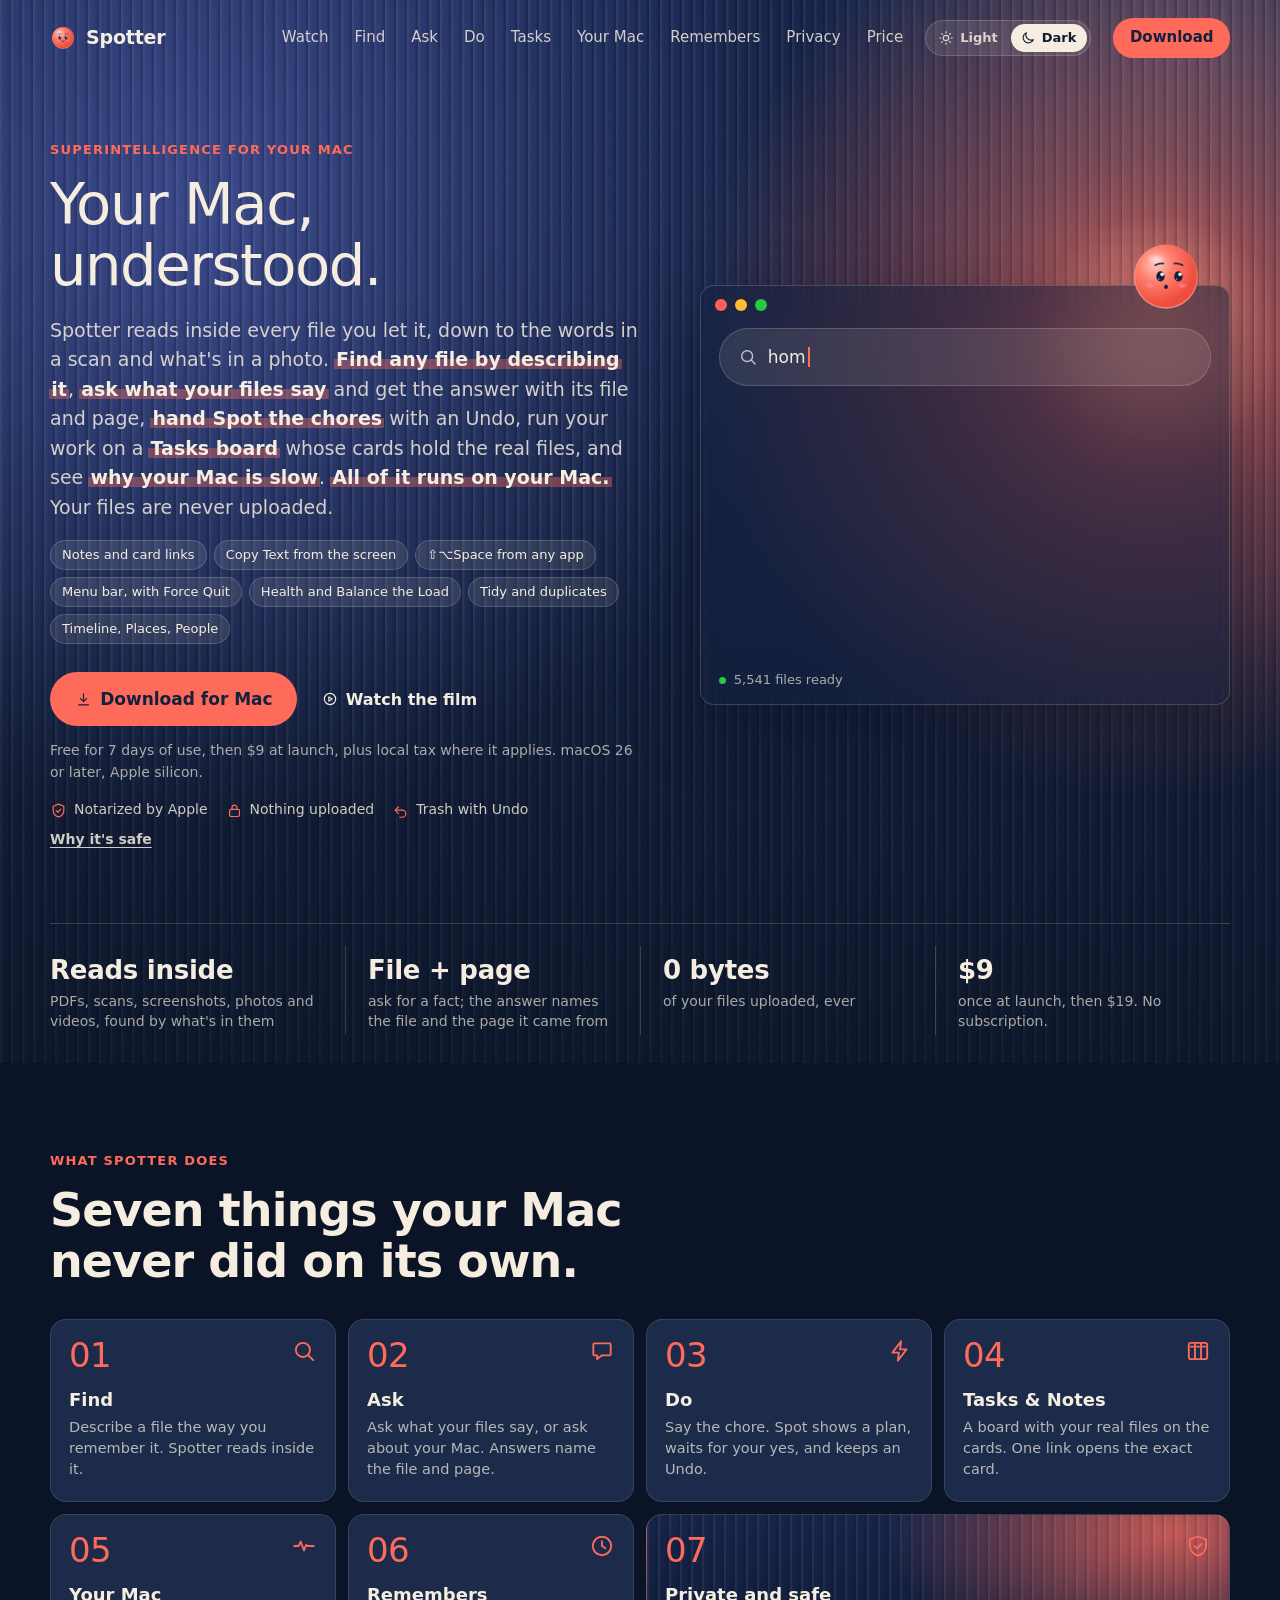
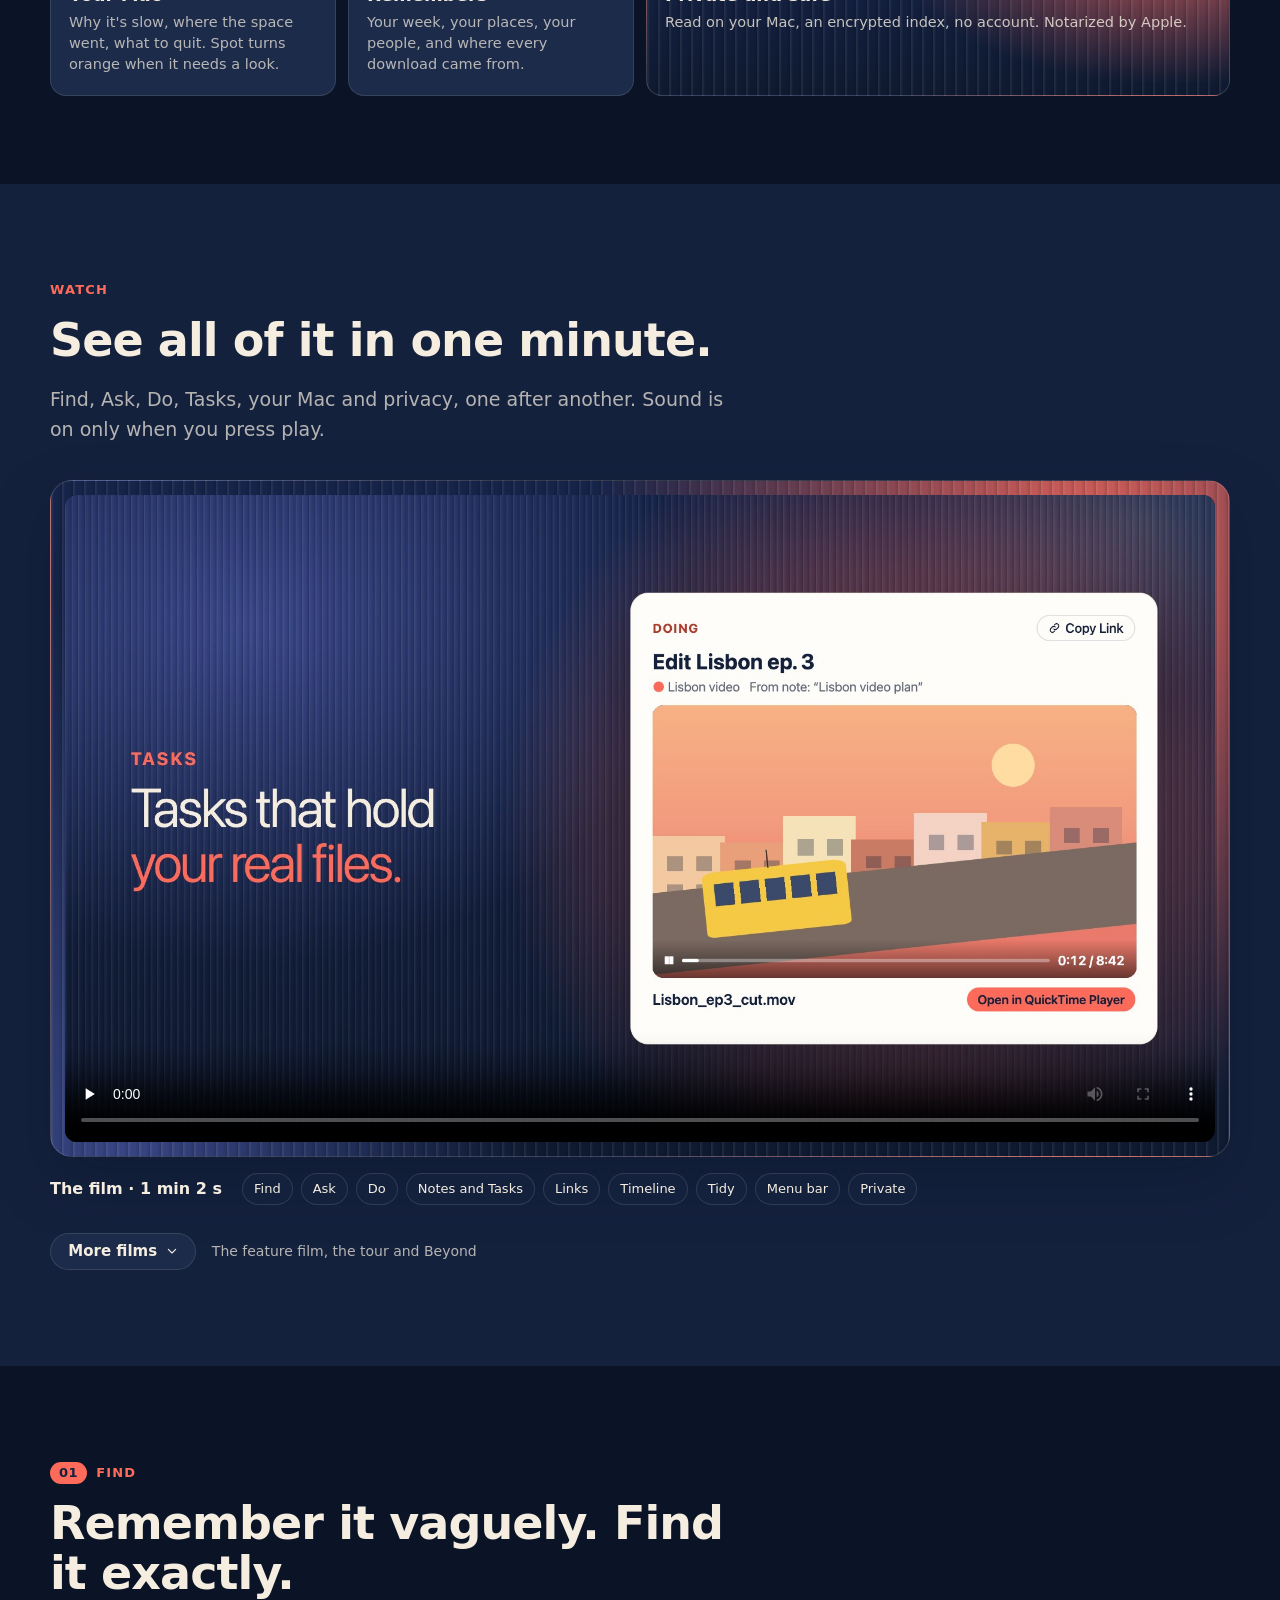
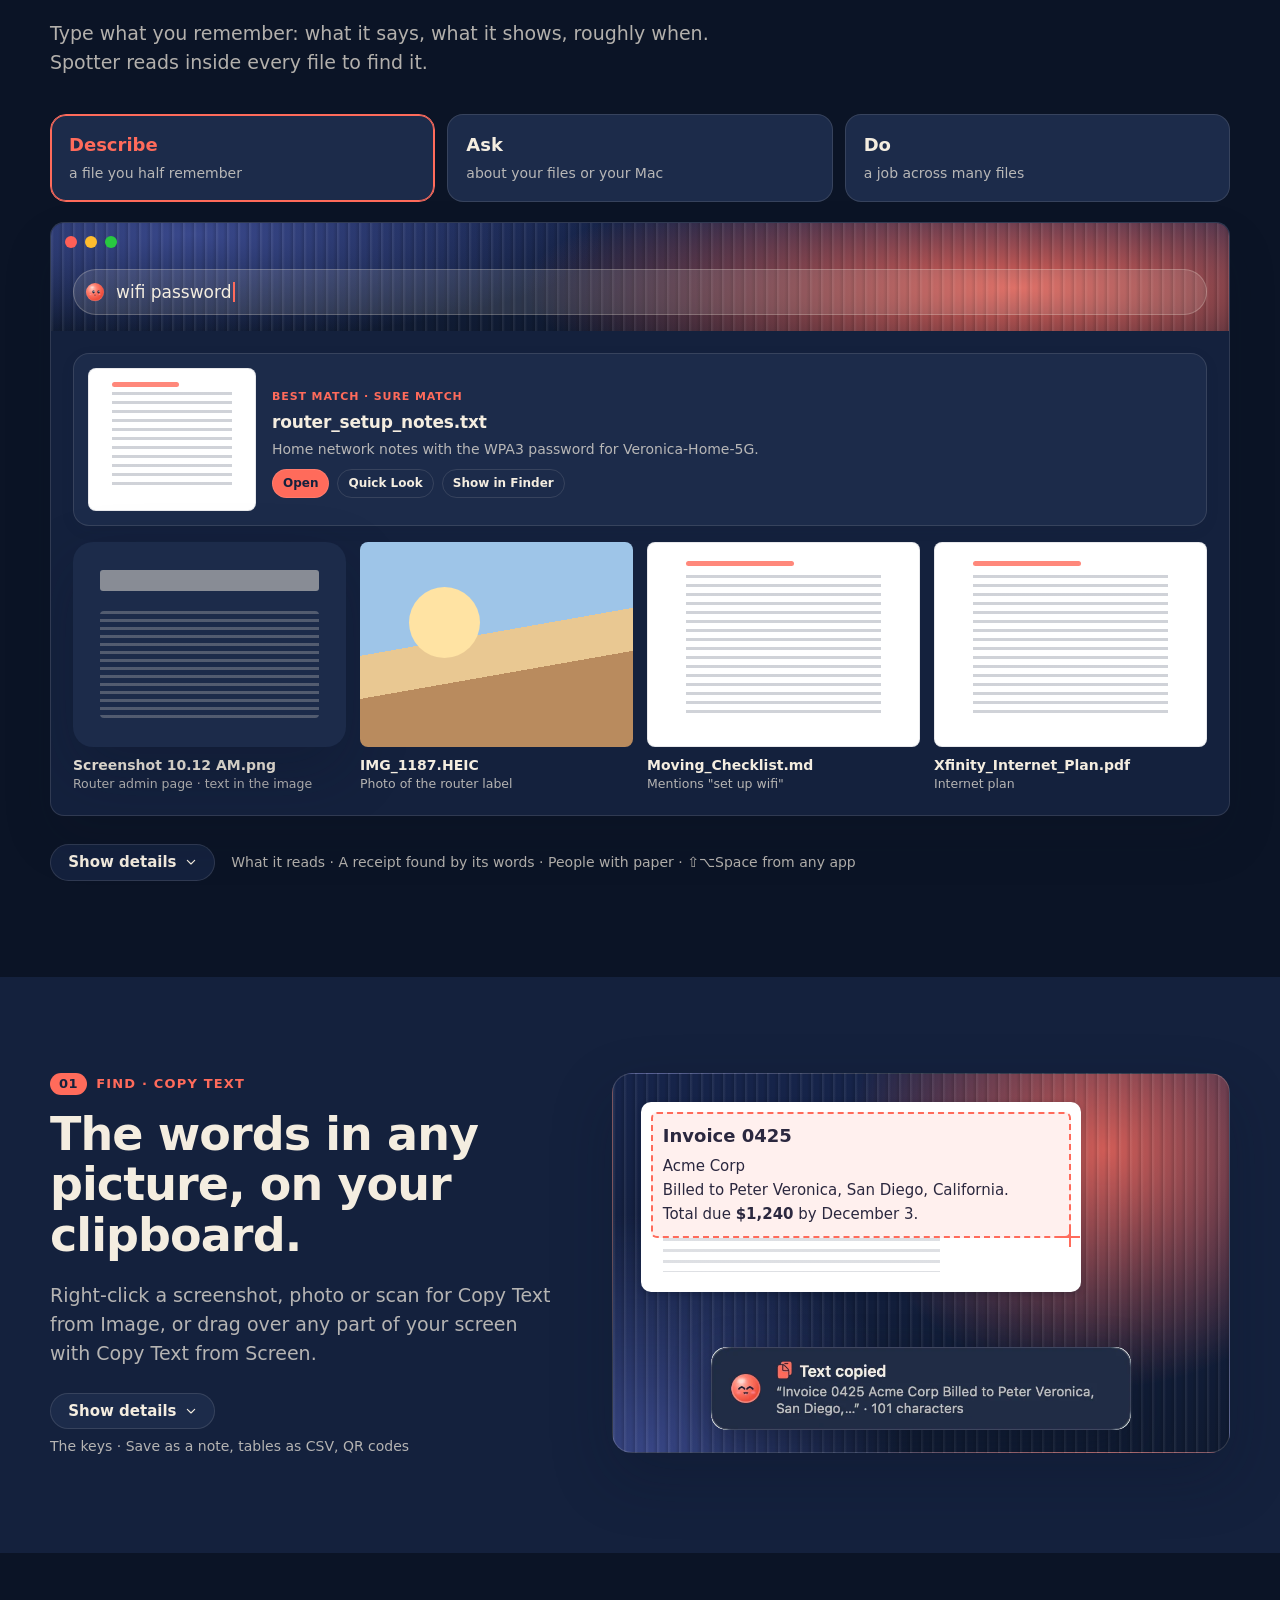
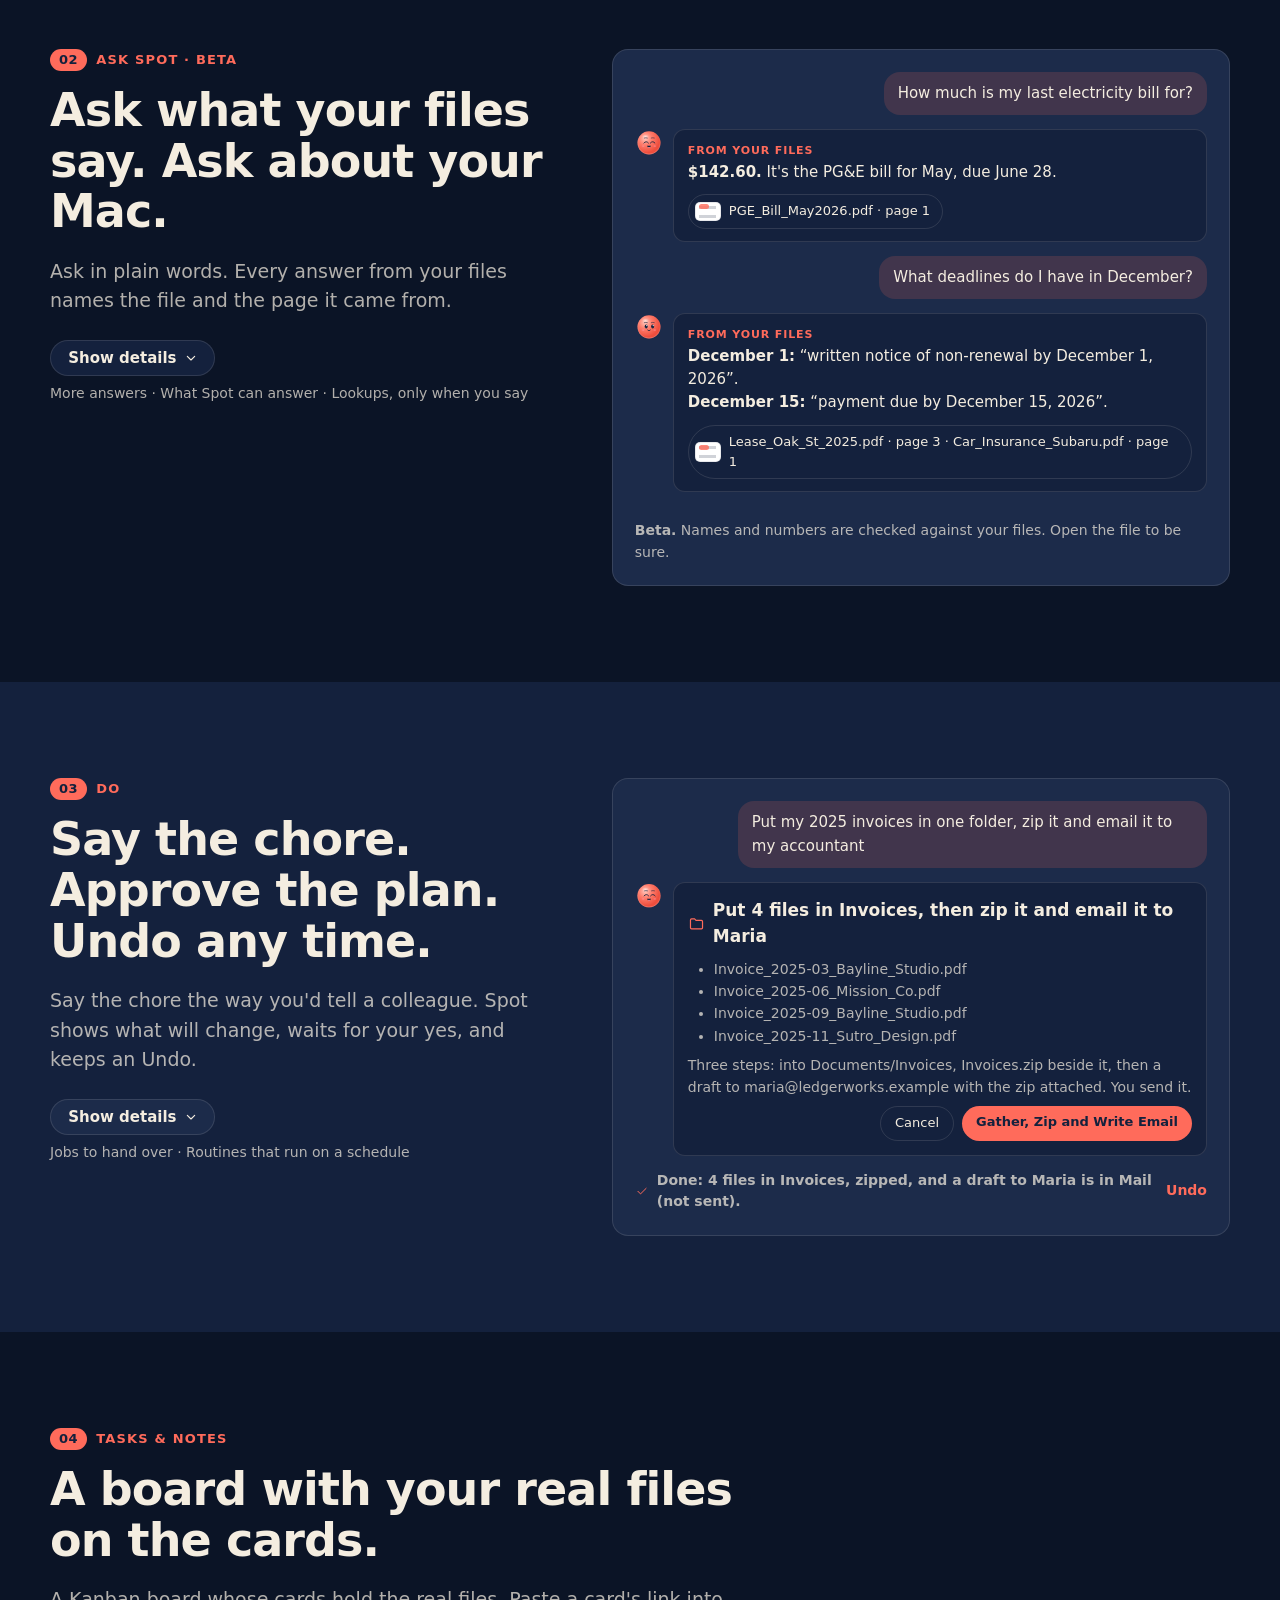
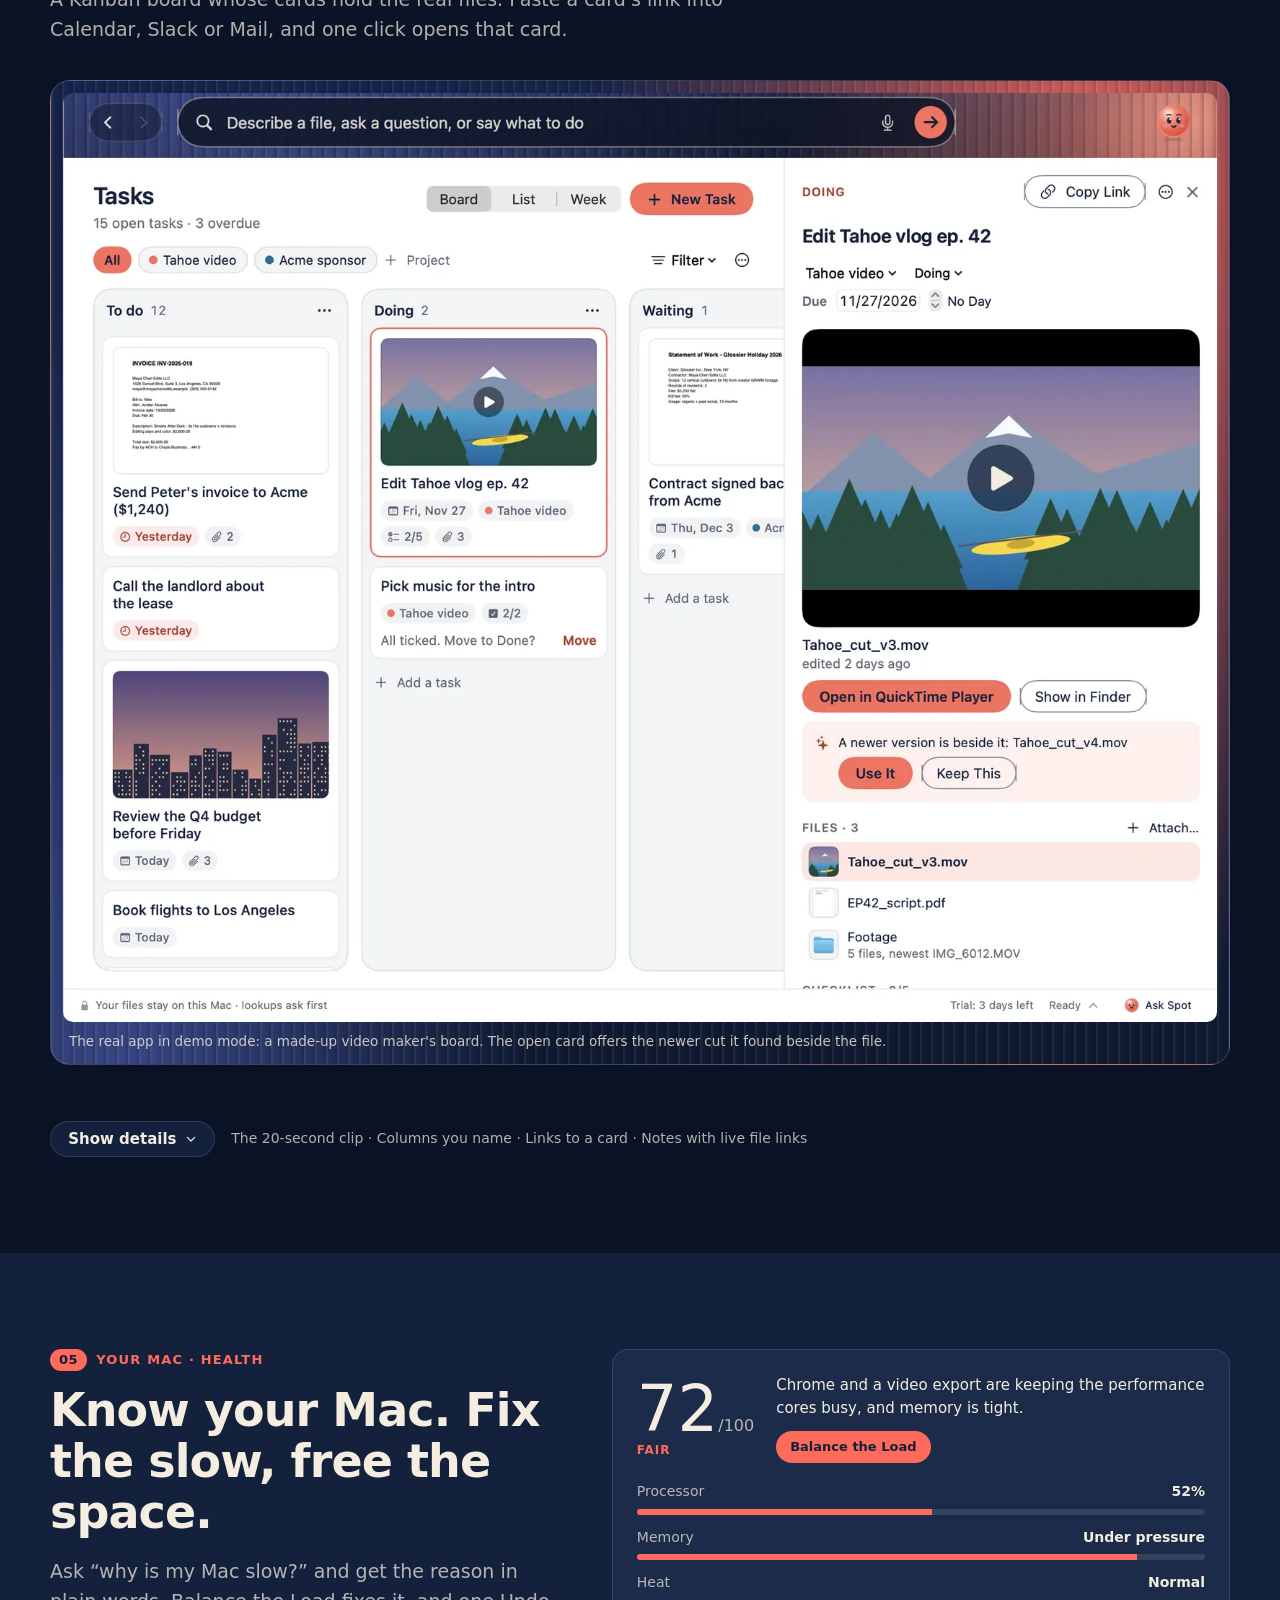
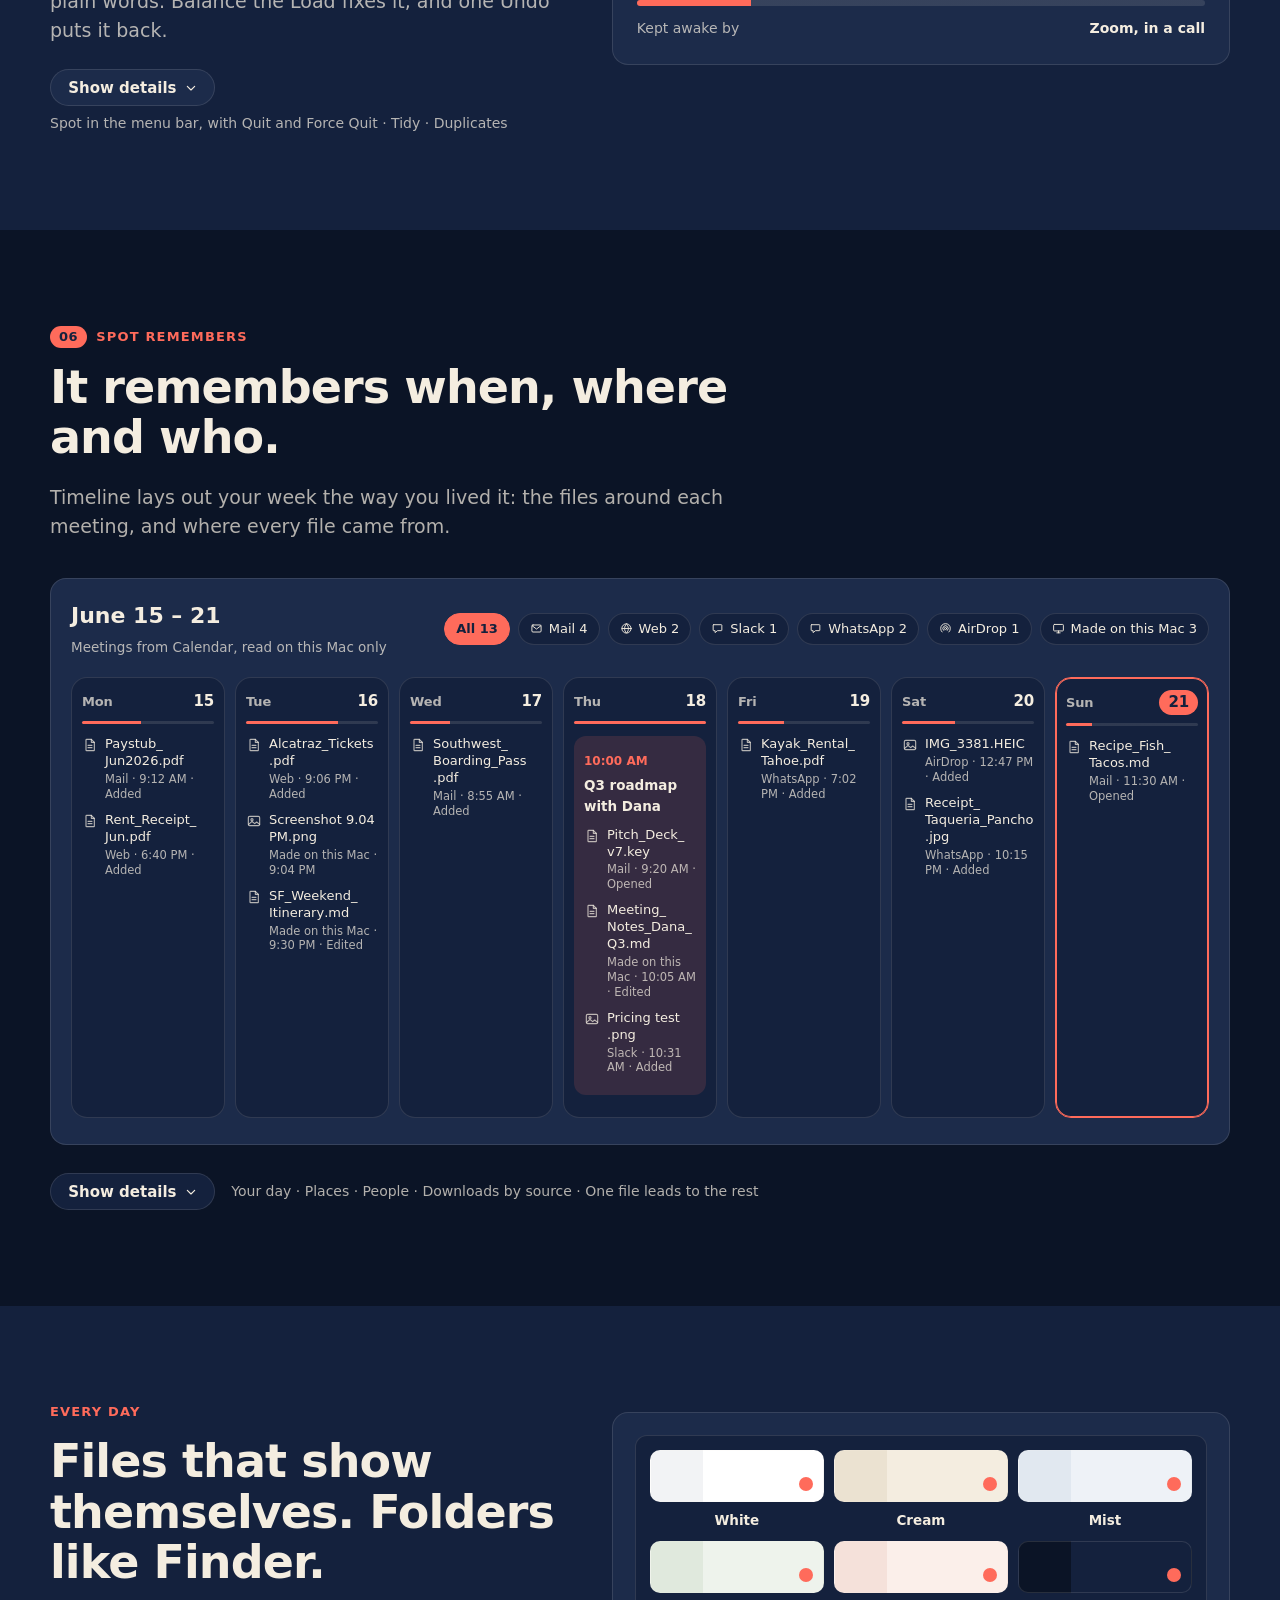
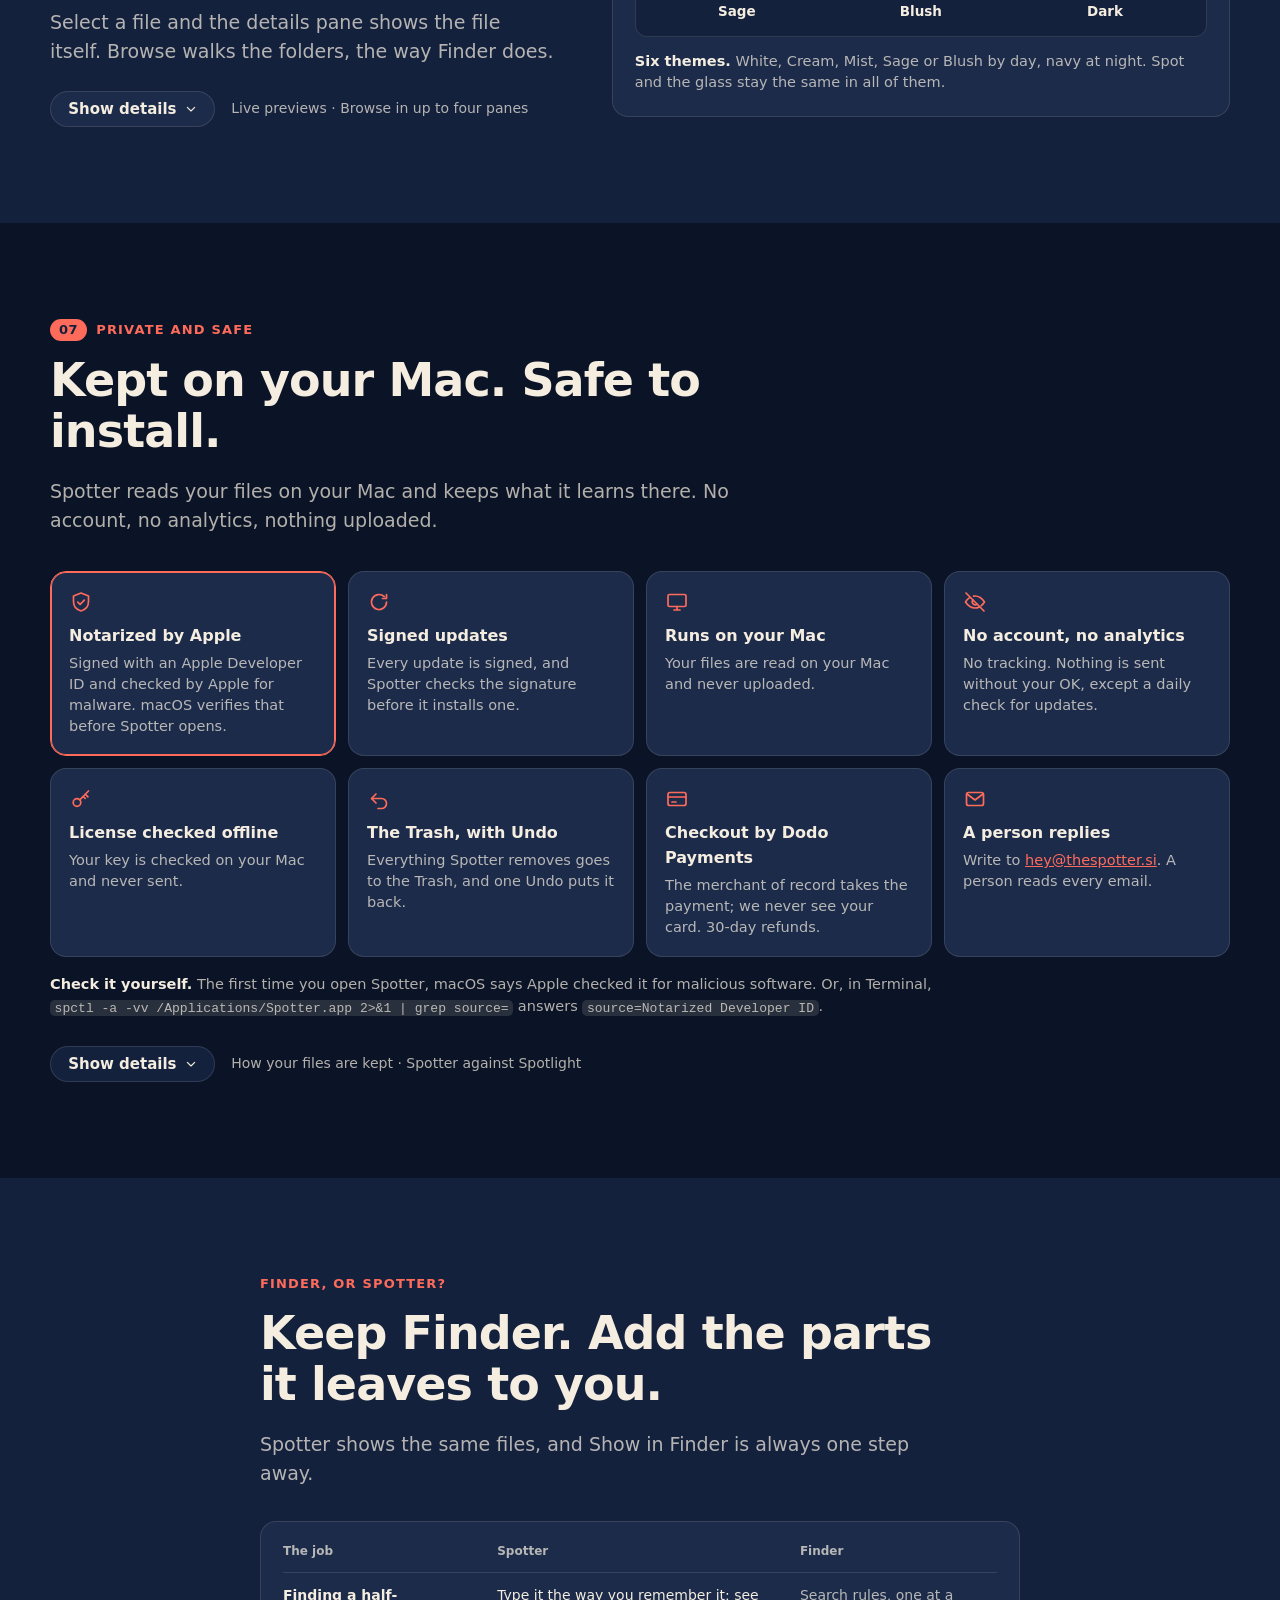
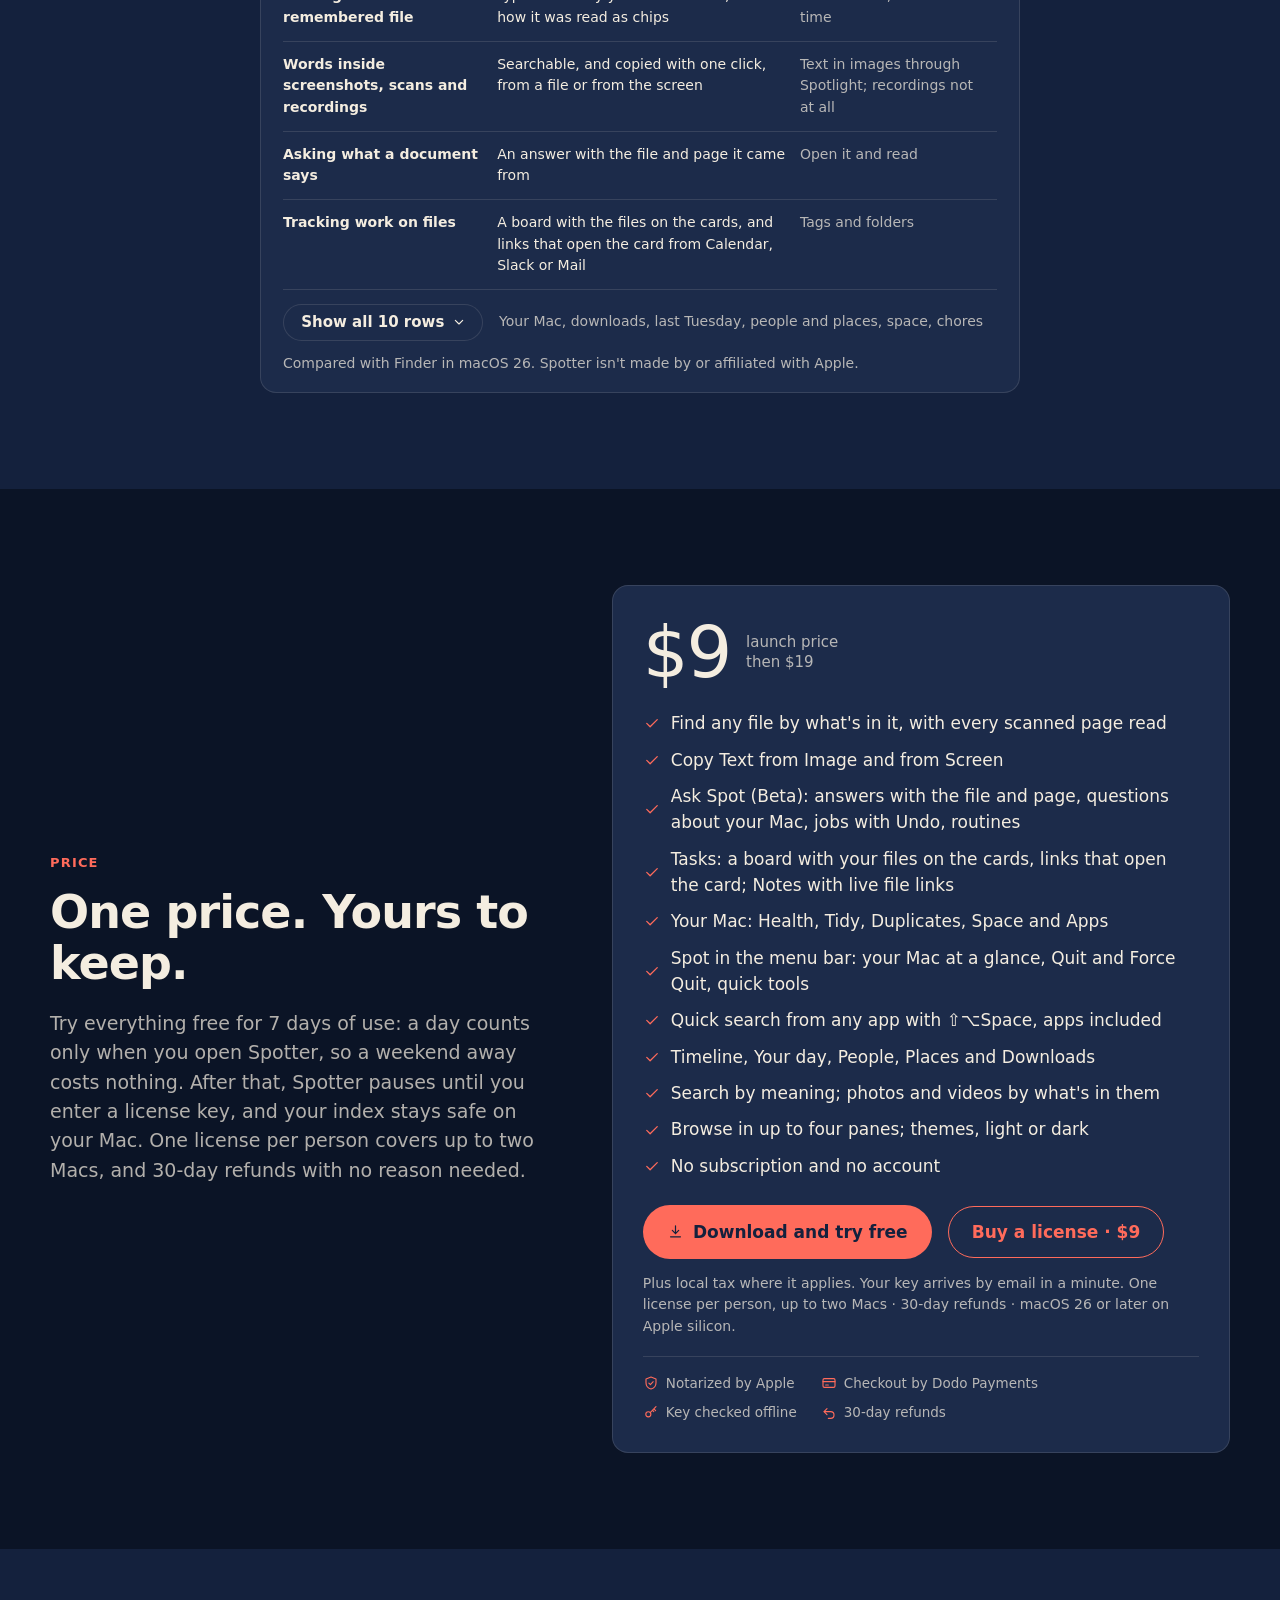
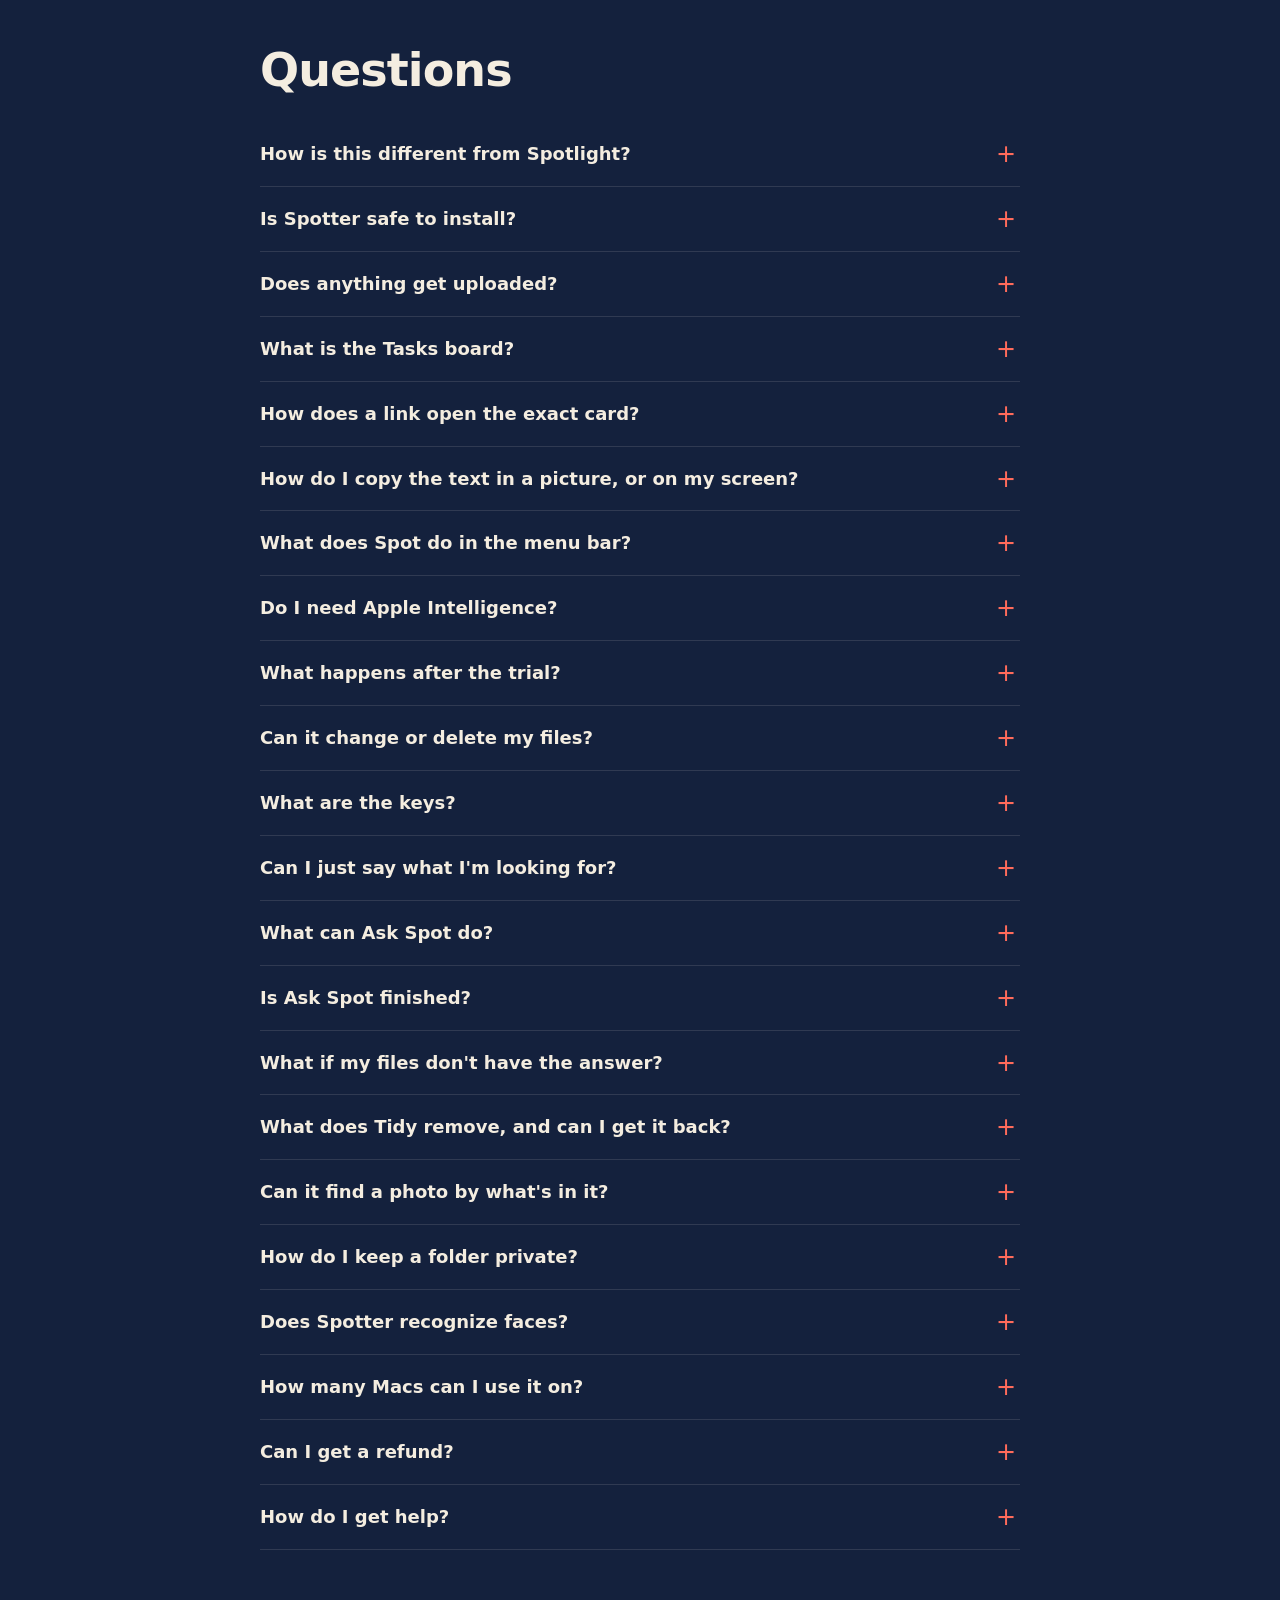
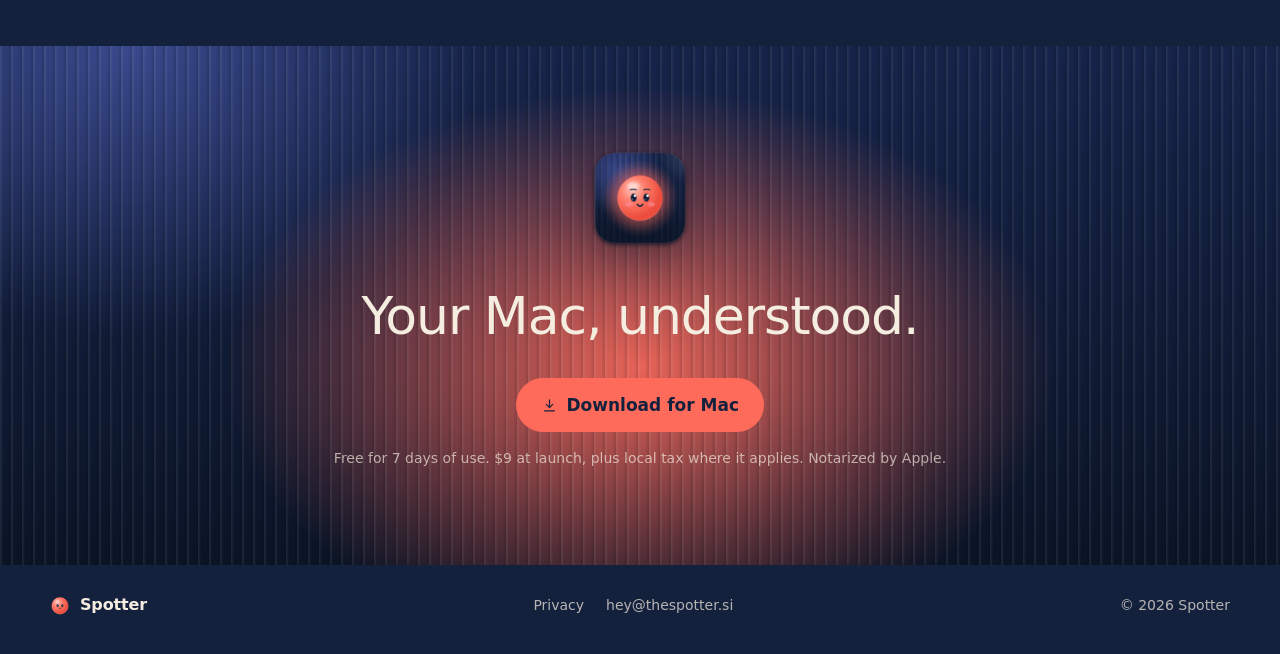
==== commit ddff1770: "Publish website from spotter@fa88560" ====
--- a/index.html
+++ b/index.html
@@ -4,15 +4,16 @@
 <meta charset="utf-8">
 <meta name="viewport" content="width=device-width, initial-scale=1">
 <title>Spotter: your Mac, understood</title>
-<meta name="description" content="Spotter reads everything on your Mac, scans and screenshots included. Find any file by describing it, ask what your files say, keep your work on a board with the real files on it, and keep your Mac healthy. Nothing is uploaded.">
+<meta name="description" content="Spotter reads inside the files you choose, scans and screenshots included. Find any file by describing it, ask what your files say, hand Spot the chores with Undo, keep your work on a board with the real files on it, and keep your Mac healthy. Your files are never uploaded.">
 <meta property="og:title" content="Spotter for Mac">
 <meta property="og:description" content="Your Mac, understood. Find any file by describing it, ask what your files say, hand Spot the chores and track the work, all on your Mac.">
 <meta property="og:image" content="https://thespotter.si/icon-512.png">
-<meta name="theme-color" content="#14213D">
+<meta name="theme-color" content="#F4EDE0" media="(prefers-color-scheme: light)">
+<meta name="theme-color" content="#14213D" media="(prefers-color-scheme: dark)">
 <link rel="icon" type="image/png" sizes="32x32" href="favicon-32.png">
 <link rel="icon" type="image/png" sizes="64x64" href="favicon-64.png">
 <link rel="apple-touch-icon" href="apple-touch-icon.png">
-<script>(()=>{let t=new URLSearchParams(location.search).get('theme');if(!t)try{t=localStorage.getItem('theme')}catch(e){}if(t==='light'||t==='dark')document.documentElement.dataset.theme=t})()</script>
+<script>(()=>{const r=document.documentElement;r.classList.add('js');let t=new URLSearchParams(location.search).get('theme');if(!t)try{t=localStorage.getItem('theme')}catch(e){}r.dataset.theme=(t==='light'||t==='dark')?t:'dark'})()</script>
 <link rel="stylesheet" href="styles.css">
 </head>
 <body>
@@ -50,6 +51,11 @@
   <symbol id="i-bolt" viewBox="0 0 24 24"><path d="M13 3L5 13.5h6L10 21l8-10.5h-6z"/></symbol>
   <symbol id="i-note" viewBox="0 0 24 24"><path d="M6 3.5h12a1 1 0 0 1 1 1v15a1 1 0 0 1-1 1H6a1 1 0 0 1-1-1v-15a1 1 0 0 1 1-1z"/><path d="M8.5 8.5l1.2 1.2 2-2.2M13.5 9h3M8.5 13.5l1.2 1.2 2-2.2M13.5 14h3"/></symbol>
   <symbol id="i-menubar" viewBox="0 0 24 24"><rect x="3" y="4" width="18" height="16" rx="2"/><path d="M3 8h18"/><circle cx="17" cy="6" r=".6"/></symbol>
+  <symbol id="i-shield" viewBox="0 0 24 24"><path d="M12 3l7.5 3v5.5c0 4.6-3.2 8.2-7.5 9.5-4.3-1.3-7.5-4.9-7.5-9.5V6z"/><path d="M8.8 12.2l2.3 2.3 4.2-4.4"/></symbol>
+  <symbol id="i-card" viewBox="0 0 24 24"><rect x="3" y="5.5" width="18" height="13" rx="2"/><path d="M3 10h18M7 15h4"/></symbol>
+  <symbol id="i-key" viewBox="0 0 24 24"><circle cx="8" cy="15.5" r="3.8"/><path d="M10.8 12.8L19.5 4M16.3 7.2l2.6 2.6M14.2 9.3l2 2"/></symbol>
+  <symbol id="i-refresh" viewBox="0 0 24 24"><path d="M19.5 12a7.5 7.5 0 1 1-2.2-5.3"/><path d="M19.5 4.5v4h-4"/></symbol>
+  <symbol id="i-chev" viewBox="0 0 24 24"><path d="M6.5 9.5l5.5 5.5 5.5-5.5"/></symbol>
 </svg>
 
 <a class="skip" href="#main">Skip to content</a>
@@ -71,9 +77,10 @@
       <a href="#privacy">Privacy</a>
       <a href="#price">Price</a>
     </div>
-    <button class="icon-btn theme-toggle" type="button" id="themeToggle" aria-label="Switch to dark theme">
-      <svg class="i sun"><use href="#i-sun"/></svg><svg class="i moon"><use href="#i-moon"/></svg>
-    </button>
+    <div class="theme-switch" role="group" aria-label="Theme">
+      <button type="button" data-set-theme="light" aria-pressed="false" aria-label="Light theme" title="Light theme"><svg class="i"><use href="#i-sun"/></svg><span>Light</span></button>
+      <button type="button" data-set-theme="dark" aria-pressed="false" aria-label="Dark theme" title="Dark theme"><svg class="i"><use href="#i-moon"/></svg><span>Dark</span></button>
+    </div>
     <a class="pill pill-coral nav-download" href="https://github.com/whiterabbit-vibe/thespotter-site/releases/latest/download/Spotter.dmg">Download</a>
   </nav>
 
@@ -81,12 +88,27 @@
     <div class="hero-copy">
       <p class="eyebrow">Superintelligence for your Mac</p>
       <h1>Your Mac,<br>understood.</h1>
-      <p class="lead">Spotter reads everything on your Mac, down to the words in a scan and what's in a photo. Find any file by describing it. Ask what your files say. Hand Spot the chores, keep your work on a board with the real files on it, and see why your Mac is slow. All of it runs on your Mac. Nothing is uploaded.</p>
+      <p class="lead">Spotter reads inside every file you let it, down to the words in a scan and what's in a photo. <strong class="hl">Find any file by describing it</strong>, <strong class="hl">ask what your files say</strong> and get the answer with its file and page, <strong class="hl">hand Spot the chores</strong> with an Undo, run your work on a <strong class="hl">Tasks board</strong> whose cards hold the real files, and see <strong class="hl">why your Mac is slow</strong>. <strong class="hl">All of it runs on your Mac.</strong> Your files are never uploaded.</p>
+      <ul class="hero-chips" aria-label="Also in Spotter">
+        <li><a class="chip" href="#tasks">Notes and card links</a></li>
+        <li><a class="chip" href="#copy-text">Copy Text from the screen</a></li>
+        <li><a class="chip" href="#anywhere">⇧⌥Space from any app</a></li>
+        <li><a class="chip" href="#menubar">Menu bar, with Force Quit</a></li>
+        <li><a class="chip" href="#mac">Health and Balance the Load</a></li>
+        <li><a class="chip" href="#tidy">Tidy and duplicates</a></li>
+        <li><a class="chip" href="#remembers">Timeline, Places, People</a></li>
+      </ul>
       <div class="cta-row">
         <a class="pill pill-coral pill-lg" href="https://github.com/whiterabbit-vibe/thespotter-site/releases/latest/download/Spotter.dmg"><svg class="i"><use href="#i-down"/></svg>Download for Mac</a>
         <a class="link-btn" href="#watch"><svg class="i"><use href="#i-play"/></svg>Watch the film</a>
       </div>
       <p class="fine">Free for 7 days of use, then $9 at launch, plus local tax where it applies. macOS 26 or later, Apple silicon.</p>
+      <ul class="trust" aria-label="Safe to install">
+        <li><svg class="i"><use href="#i-shield"/></svg>Notarized by Apple</li>
+        <li><svg class="i"><use href="#i-lock"/></svg>Nothing uploaded</li>
+        <li><svg class="i"><use href="#i-undo"/></svg>Trash with Undo</li>
+        <li><a href="#safe">Why it's safe</a></li>
+      </ul>
     </div>
 
     <div class="hero-demo">
@@ -126,7 +148,7 @@
         <li><a class="card" href="#tasks"><span class="num">04</span><svg class="i"><use href="#i-board"/></svg><b>Tasks &amp; Notes</b><span>A board with your real files on the cards. One link opens the exact card.</span></a></li>
         <li><a class="card" href="#mac"><span class="num">05</span><svg class="i"><use href="#i-heart"/></svg><b>Your Mac</b><span>Why it's slow, where the space went, what to quit. Spot turns orange when it needs a look.</span></a></li>
         <li><a class="card" href="#remembers"><span class="num">06</span><svg class="i"><use href="#i-clock"/></svg><b>Remembers</b><span>Your week, your places, your people, and where every download came from.</span></a></li>
-        <li><a class="card" href="#privacy"><span class="num">07</span><svg class="i"><use href="#i-lock"/></svg><b>Private</b><span>Read on your Mac, an encrypted index, no account. Nothing leaves without a click.</span></a></li>
+        <li><a class="card" href="#privacy"><span class="num">07</span><svg class="i"><use href="#i-shield"/></svg><b>Private and safe</b><span>Read on your Mac, an encrypted index, no account. Notarized by Apple.</span></a></li>
       </ol>
     </div>
   </section>
@@ -159,6 +181,8 @@
           </span>
         </figcaption>
       </figure>
+      <div class="more-bar"><button class="more-toggle" type="button" aria-expanded="false" aria-controls="watch-more" aria-describedby="watch-title" data-show="More films" data-hide="Fewer films"><span class="more-label">More films</span><svg class="i"><use href="#i-chev"/></svg></button><span class="more-peek">The feature film, the tour and Beyond</span></div>
+      <div class="more" id="watch-more"><div class="more-inner">
       <div class="more-films more-films-3">
         <figure class="card">
           <video controls playsinline preload="none" poster="features-poster.jpg" width="1920" height="1080" aria-label="Spotter, the feature film, 1 minute 55 seconds"><source src="SpotterFeatures.mp4" type="video/mp4"><a href="SpotterFeatures.mp4">Download the feature film (MP4)</a></video>
@@ -173,6 +197,7 @@
           <figcaption><b>Beyond · 34 s</b><span>More than a Finder that reads text.</span></figcaption>
         </figure>
       </div>
+      </div></div>
     </div>
   </section>
 
@@ -182,7 +207,7 @@
       <div class="section-head">
         <p class="eyebrow"><span class="chapter">01</span>Find</p>
         <h2 id="find-title">Remember it vaguely. Find it exactly.</h2>
-        <p class="lead">Type what you remember: what it says, what it shows, roughly when. Spotter works out whether you're looking for a file, asking a question or giving it a job. You never pick a mode.</p>
+        <p class="lead">Type what you remember: what it says, what it shows, roughly when. Spotter reads inside every file to find it.</p>
       </div>
 
       <div class="tabs" role="tablist" aria-label="What the box can do">
@@ -202,6 +227,9 @@
         <div class="demo-body" id="demoBody"></div>
       </div>
 
+      <div class="more-bar"><button class="more-toggle" type="button" aria-expanded="false" aria-controls="find-more" aria-describedby="find-title"><span class="more-label">Show details</span><svg class="i"><use href="#i-chev"/></svg></button><span class="more-peek">What it reads · A receipt found by its words · People with paper · ⇧⌥Space from any app</span></div>
+      <div class="more" id="find-more"><div class="more-inner">
+      <p class="more-lead">The same box works out whether you're looking for a file, asking a question or giving it a job. You never pick a mode.</p>
       <ul class="reads loved" aria-label="What Spotter reads">
         <li class="card"><svg class="i"><use href="#i-doc"/></svg><b>Words in scans and screenshots</b><span>Scanned PDFs are read to the last page, and so is the text in screenshots, photos of receipts and old prints, in many languages.</span></li>
         <li class="card"><svg class="i"><use href="#i-photo"/></svg><b>Photos and videos by what's in them</b><span>“The dog on the sofa” or “sunset over the sea” finds the picture, with no caption or tag to go on.</span></li>
@@ -256,16 +284,20 @@
           <p class="quick-hints"><span><b>↩</b>open</span><span><b>⌘↩</b>in Spotter</span><span><b>⌥↩</b>in Finder</span><span><b>⌘Y</b>downloads</span></p>
         </div>
       </div>
+      </div></div>
     </div>
   </section>
 
   <!-- Find: Copy Text -->
   <section class="section" id="copy-text" aria-labelledby="copy-title">
-    <div class="wrap split">
+    <div class="wrap split has-more">
       <div class="section-head">
         <p class="eyebrow"><span class="chapter">01</span>Find · Copy Text</p>
         <h2 id="copy-title">The words in any picture, on your clipboard.</h2>
-        <p class="lead">Right-click a screenshot, a photo or a scanned PDF and choose Copy Text from Image. Or choose Copy Text from Screen and drag over any part of your screen: a slide in a video call, an app that won't let you select. Wherever you are, a small notice says “Text copied” and shows the first words. It's all read on your Mac.</p>
+        <p class="lead">Right-click a screenshot, photo or scan for Copy Text from Image, or drag over any part of your screen with Copy Text from Screen.</p>
+        <div class="more-bar"><button class="more-toggle" type="button" aria-expanded="false" aria-controls="copy-more" aria-describedby="copy-title"><span class="more-label">Show details</span><svg class="i"><use href="#i-chev"/></svg></button><span class="more-peek">The keys · Save as a note, tables as CSV, QR codes</span></div>
+        <div class="more" id="copy-more"><div class="more-inner">
+        <p class="more-lead">A slide in a video call, an app that won't let you select: wherever you are, a small notice says “Text copied” and shows the first words. It's all read on your Mac.</p>
         <ul class="keys" aria-label="Ways to copy text">
           <li><kbd>⌃⌘C</kbd><span>Copy Text from Image, for the files you selected</span></li>
           <li><kbd>⌃⇧⌘T</kbd><span>Copy Text from Screen: drag over any part of it</span></li>
@@ -277,6 +309,7 @@
           <span class="chip">QR codes and links</span>
           <span class="chip">Make a searchable PDF</span>
         </div>
+        </div></div>
       </div>
       <div class="copy-stage" role="img" aria-label="Example: part of the screen is selected with Copy Text from Screen, and a notice says Text copied, with the first words of an invoice.">
         <div class="copy-screen" aria-hidden="true">
@@ -296,11 +329,14 @@
 
   <!-- 02 Ask -->
   <section class="section section-deep" id="ask" aria-labelledby="ask-title">
-    <div class="wrap split">
+    <div class="wrap split has-more">
       <div class="section-head">
         <p class="eyebrow"><span class="chapter">02</span>Ask Spot · Beta</p>
         <h2 id="ask-title">Ask what your files say. Ask about your Mac.</h2>
-        <p class="lead">Click Ask Spot at the bottom of the window and Spot's panel opens beside your work. Or turn on ⌃⌥Space and ask from any app, in a small floating window. Every answer from your files names the file and page it came from. Spot checks each name and number against the file and leaves out what it can't find there; when your files don't say, Spot says so.</p>
+        <p class="lead">Ask in plain words. Every answer from your files names the file and the page it came from.</p>
+        <div class="more-bar"><button class="more-toggle" type="button" aria-expanded="false" aria-controls="ask-more ask-more-convo ask-more-wide" aria-describedby="ask-title"><span class="more-label">Show details</span><svg class="i"><use href="#i-chev"/></svg></button><span class="more-peek">More answers · What Spot can answer · Lookups, only when you say</span></div>
+        <div class="more" id="ask-more"><div class="more-inner">
+        <p class="more-lead">Click Ask Spot at the bottom of the window and Spot's panel opens beside your work, or press ⌃⌥Space to ask from any app. Spot checks each name and number against the file and leaves out what it can't find there; when your files don't say, Spot says so.</p>
         <div class="chips asks" aria-label="More things to ask">
           <span class="chip">What deadlines do I have in December?</span>
           <span class="chip">Summarize the lease</span>
@@ -309,6 +345,7 @@
           <span class="chip">Turn on True Tone</span>
           <span class="chip">How long has my Mac been on?</span>
         </div>
+        </div></div>
       </div>
       <div class="card convo" aria-label="Example conversation with Spot">
         <p class="bubble me">How much is my last electricity bill for?</p>
@@ -321,6 +358,7 @@
           <span class="spot" data-spot data-size="28"></span>
           <div class="say"><em class="why-tag">From your files</em><p><b>December 1:</b> “written notice of non-renewal by December 1, 2026”.<br><b>December 15:</b> “payment due by December 15, 2026”.</p><span class="cite"><span class="thumb doc"></span>Lease_Oak_St_2025.pdf · page 3 · Car_Insurance_Subaru.pdf · page 1</span></div>
         </div>
+        <div class="more convo-more" id="ask-more-convo"><div class="more-inner">
         <p class="bubble me">Turn on True Tone</p>
         <div class="reply">
           <span class="spot" data-spot data-size="28"></span>
@@ -331,11 +369,12 @@
           <span class="spot" data-spot data-size="28"></span>
           <div class="say"><em class="why-tag">Can't check that yet</em><p>Spotter can't tell paid from unpaid invoices yet. Ask “invoices from last month” to list them, and check them against your records.</p></div>
         </div>
+        </div></div>
         <p class="soft small"><b>Beta.</b> Names and numbers are checked against your files. Open the file to be sure.</p>
       </div>
     </div>
 
-    <div class="wrap">
+    <div class="wrap more" id="ask-more-wide"><div class="more-inner">
       <ul class="asked answers" aria-label="What Spot can answer">
         <li class="card"><p class="ask">About your files</p><h3>What your documents say.</h3><p>“Summarize the lease”, “what deadlines do I have in December”, “how much did I spend at Home Depot this year”. The answer names the file and page it came from.</p></li>
         <li class="card"><p class="ask">About your collection</p><h3>Everything you keep, counted.</h3><p>“How many photos do I have”, “how many PDFs are in Downloads”, “what did I work on last week”.</p></li>
@@ -343,22 +382,26 @@
         <li class="card"><p class="ask">About where you've been</p><h3>Your photos remember.</h3><p>“When did I visit San Francisco” is answered from where and when your photos were taken.</p></li>
       </ul>
       <p class="lookup card"><svg class="i"><use href="#i-globe"/></svg><span><b>Spot asks before every lookup, and never sends a name it found in your files.</b> When your files don't answer a general question, Spot offers to look it up on Wikipedia or Apple Maps, and asks each time. Only the words of your question are sent, and each lookup is listed in Privacy. Questions about your own drives and folders are never offered to the web.</span></p>
-    </div>
+    </div></div>
   </section>
 
   <!-- 03 Do -->
   <section class="section" id="do" aria-labelledby="do-title">
-    <div class="wrap split">
+    <div class="wrap split has-more">
       <div class="section-head">
         <p class="eyebrow"><span class="chapter">03</span>Do</p>
         <h2 id="do-title">Say the chore. Approve the plan. Undo any time.</h2>
-        <p class="lead">Say what you need, the way you'd tell a colleague: zip and email, tidy the Desktop, rename by date, make an expense report, make a task. Spot shows exactly what will change and waits for your yes. Email is left as a draft for you to send, and everything it does can be undone from Activity.</p>
+        <p class="lead">Say the chore the way you'd tell a colleague. Spot shows what will change, waits for your yes, and keeps an Undo.</p>
+        <div class="more-bar"><button class="more-toggle" type="button" aria-expanded="false" aria-controls="do-more do-more-wide" aria-describedby="do-title"><span class="more-label">Show details</span><svg class="i"><use href="#i-chev"/></svg></button><span class="more-peek">Jobs to hand over · Routines that run on a schedule</span></div>
+        <div class="more" id="do-more"><div class="more-inner">
+        <p class="more-lead">Zip and email, tidy the Desktop, rename by date, make an expense report, make a task. Email is left as a draft for you to send, and everything Spot does can be undone from Activity.</p>
         <div class="chips asks" aria-label="Jobs to hand over">
           <span class="chip">Tidy my Desktop, but not the screenshots</span>
           <span class="chip">Rename these screenshots by date</span>
           <span class="chip">Get my Mac ready for a presentation</span>
           <span class="chip">Make a task to edit IMG_6012.MOV due Friday</span>
         </div>
+        </div></div>
       </div>
       <div class="card convo" aria-label="Example: Spot plans a job and waits">
         <p class="bubble me">Put my 2025 invoices in one folder, zip it and email it to my accountant</p>
@@ -379,7 +422,8 @@
         <p class="done"><svg class="i"><use href="#i-check"/></svg>Done: 4 files in Invoices, zipped, and a draft to Maria is in Mail (not sent). <span class="link">Undo</span></p>
       </div>
     </div>
-    <div class="wrap routines-block">
+    <div class="wrap more" id="do-more-wide"><div class="more-inner">
+    <div class="routines-block">
       <div class="routines-head">
         <h3>Routines: say when, and what.</h3>
         <p>Write a chore as one sentence, with a time or a folder. Spotter checks every minute. Moves to the Trash and emails wait until you're at your Mac, and every change is listed in Activity with Undo.</p>
@@ -390,6 +434,7 @@
         <li class="card"><p class="when"><svg class="i"><use href="#i-photo"/></svg>When a screenshot lands on the Desktop</p><b>File it into that month's folder</b></li>
       </ul>
     </div>
+    </div></div>
   </section>
 
   <!-- 04 Tasks & Notes -->
@@ -398,7 +443,7 @@
       <div class="section-head">
         <p class="eyebrow"><span class="chapter">04</span>Tasks &amp; Notes</p>
         <h2 id="tasks-title">A board with your real files on the cards.</h2>
-        <p class="lead">Tasks is a Kanban board, with columns you name. The difference: each card holds the actual files. Put a video on a card and it plays right there. Copy the card's link into Calendar, Slack or Mail, and one click brings you back to that card with the file ready.</p>
+        <p class="lead">A Kanban board whose cards hold the real files. Paste a card's link into Calendar, Slack or Mail, and one click opens that card.</p>
       </div>
 
       <figure class="shot shot-wide">
@@ -406,6 +451,9 @@
         <figcaption>The real app in demo mode: a made-up video maker's board. The open card offers the newer cut it found beside the file.</figcaption>
       </figure>
 
+      <div class="more-bar"><button class="more-toggle" type="button" aria-expanded="false" aria-controls="tasks-more" aria-describedby="tasks-title"><span class="more-label">Show details</span><svg class="i"><use href="#i-chev"/></svg></button><span class="more-peek">The 20-second clip · Columns you name · Links to a card · Notes with live file links</span></div>
+      <div class="more" id="tasks-more"><div class="more-inner">
+      <p class="more-lead">Columns you name, and the difference: each card holds the actual files. Put a video on a card and it plays right there. Copy the card's link into Calendar, Slack or Mail, and one click brings you back to that card with the file ready.</p>
       <div class="split tasks-split">
         <figure class="clip">
           <div class="film-frame">
@@ -437,16 +485,20 @@
           <img src="shots/notes.webp" width="985" height="938" loading="lazy" decoding="async" alt="A note called Lisbon video plan. Checklist lines show their cards: “Edit Lisbon ep. 3” with the video C0048.MP4 is Doing, due Friday, November 27; “Rough cut” is Done; “Thumbnail for Lisbon” offers Make Task. Under the note: the video file and the two tasks made from it, each with Open Card.">
         </figure>
       </div>
+      </div></div>
     </div>
   </section>
 
   <!-- 05 Your Mac -->
   <section class="section" id="mac" aria-labelledby="mac-title">
-    <div class="wrap split">
+    <div class="wrap split has-more">
       <div class="section-head">
         <p class="eyebrow"><span class="chapter">05</span>Your Mac · Health</p>
         <h2 id="mac-title">Know your Mac. Fix the slow, free the space.</h2>
-        <p class="lead">Health reads your Mac every two seconds while you look, in plain words: how busy the processor and memory are, how warm it runs, what keeps it awake and which apps use the most. “Why is my Mac slow?” gives the reason in plain words. Balance the Load moves busy background work to the efficiency cores and quits big apps you haven't used for 45 minutes. One Undo puts it back.</p>
+        <p class="lead">Ask “why is my Mac slow?” and get the reason in plain words. Balance the Load fixes it, and one Undo puts it back.</p>
+        <div class="more-bar"><button class="more-toggle" type="button" aria-expanded="false" aria-controls="mac-more mac-more-wide" aria-describedby="mac-title"><span class="more-label">Show details</span><svg class="i"><use href="#i-chev"/></svg></button><span class="more-peek">Spot in the menu bar, with Quit and Force Quit · Tidy · Duplicates</span></div>
+        <div class="more" id="mac-more"><div class="more-inner">
+        <p class="more-lead">Health reads your Mac every two seconds while you look: how busy the processor and memory are, how warm it runs, what keeps it awake and which apps use the most. Balance the Load moves busy background work to the efficiency cores and quits big apps you haven't used for 45 minutes.</p>
         <div class="chips asks" aria-label="Also in Health">
           <span class="chip">Memory and swap</span>
           <span class="chip">Battery health</span>
@@ -454,6 +506,7 @@
           <span class="chip">History, from an hour to a month</span>
           <span class="chip">Stays on this Mac</span>
         </div>
+        </div></div>
       </div>
       <div class="card health" aria-label="Example: Health on a MacBook">
         <div class="health-top">
@@ -469,7 +522,8 @@
       </div>
     </div>
 
-    <div class="wrap routines-block menubar-block" id="menubar">
+    <div class="wrap more" id="mac-more-wide"><div class="more-inner">
+    <div class="routines-block menubar-block" id="menubar">
       <div class="routines-head">
         <h3>Spot keeps an eye on your Mac, from the menu bar.</h3>
         <p>One click on Spot in the menu bar: search, how your Mac is doing in one line, the three apps using the most memory with Quit and Force Quit (each asks first), five quick tools and your recent documents. When the disk is nearly full, memory is tight or the Mac runs hot, Spot turns orange and frowns. When that passes, it smiles again.</p>
@@ -482,11 +536,11 @@
         </div>
       </div>
       <figure class="shot shot-tall">
-        <img src="shots/menubar.webp" width="760" height="1062" loading="lazy" decoding="async" alt="The menu bar panel with a worried orange Spot: “Memory is tight: Safari has 3 GB”, free space, memory and processor lines, the apps using the most memory (Safari, Mail, Notes), the tools Copy Text, Note, Downloads, Tidy and Space, three recent documents, Ask Spot and Open Spotter.">
+        <img src="shots/menubar.webp" width="760" height="1068" loading="lazy" decoding="async" alt="The menu bar panel with a worried orange Spot: “Memory is tight: Safari has 3 GB”, free space, memory and processor lines, the apps using the most memory (Safari, Mail, Notes) each with Quit and Force Quit, the tools Copy Text, Note, Downloads, Tidy and Space, three recent documents, and Ask Spot, Force Quit… and Open Spotter.">
       </figure>
     </div>
 
-    <div class="wrap routines-block" id="tidy">
+    <div class="routines-block" id="tidy">
       <div class="routines-head">
         <h3>Tidy: free space without the guesswork.</h3>
         <p>Check my Mac finds what a Mac collects without anyone choosing it: forgotten downloads, old installers, duplicates, look-alike photos, big old videos, apps you no longer use, and the junk apps leave behind. The safe ones are ticked for you; the rest are your call. It never touches Mail, Messages, Photos, iCloud Drive or a folder under version control. Everything goes to the Trash, and one Undo brings it all back.</p>
@@ -509,7 +563,7 @@
       </div>
     </div>
 
-    <div class="wrap routines-block">
+    <div class="routines-block" id="duplicates">
       <div class="routines-head">
         <h3>Duplicates: identical files, side by side.</h3>
         <p>Documents from 1 KB, and photos and other files from 20 KB: Spotter lines up the copies that are exactly the same and shows where each one lives. It suggests keeping the original, not the one named “copy” or “(1)”, and shows you the list before anything moves. The rest go to the Trash, with Undo.</p>
@@ -522,6 +576,7 @@
         </ul>
       </div>
     </div>
+    </div></div>
   </section>
 
   <!-- 06 Remembers -->
@@ -530,7 +585,7 @@
       <div class="section-head">
         <p class="eyebrow"><span class="chapter">06</span>Spot remembers</p>
         <h2 id="remembers-title">It remembers when, where and who.</h2>
-        <p class="lead">Timeline lays out your week the way you lived it: the files around each meeting, and where every file came from. Photos copied in from a camera sit on the day they were taken. Meetings come from your Mac's calendar and stay on your Mac.</p>
+        <p class="lead">Timeline lays out your week the way you lived it: the files around each meeting, and where every file came from.</p>
       </div>
 
       <div class="timeline card" id="memory">
@@ -579,6 +634,9 @@
         </div>
       </div>
 
+      <div class="more-bar"><button class="more-toggle" type="button" aria-expanded="false" aria-controls="remembers-more" aria-describedby="remembers-title"><span class="more-label">Show details</span><svg class="i"><use href="#i-chev"/></svg></button><span class="more-peek">Your day · Places · People · Downloads by source · One file leads to the rest</span></div>
+      <div class="more" id="remembers-more"><div class="more-inner">
+      <p class="more-lead">Photos copied in from a camera sit on the day they were taken. Meetings come from your Mac's calendar and stay on your Mac.</p>
       <div class="bento remembers-bento">
         <article class="card feat" id="today">
           <div class="demo-mini" aria-label="Example: Your day, Spot's morning brief" role="img">
@@ -658,18 +716,38 @@
           </div>
         </article>
       </div>
+      </div></div>
     </div>
   </section>
 
   <!-- Everyday: live previews, Browse, themes -->
   <section class="section" id="look" aria-labelledby="look-title">
     <div class="wrap">
-      <div class="section-head">
-        <p class="eyebrow">Every day</p>
-        <h2 id="look-title">Files that show themselves. Folders like Finder.</h2>
-        <p class="lead">Select a file and the details pane shows the file itself. When you'd rather walk the folders than search them, Browse is there, and the whole app wears the theme you pick.</p>
-      </div>
-      <div class="bento bento-3">
+      <div class="split look-split">
+        <div>
+          <div class="section-head">
+            <p class="eyebrow">Every day</p>
+            <h2 id="look-title">Files that show themselves. Folders like Finder.</h2>
+            <p class="lead">Select a file and the details pane shows the file itself. Browse walks the folders, the way Finder does.</p>
+          </div>
+          <div class="more-bar"><button class="more-toggle" type="button" aria-expanded="false" aria-controls="look-more" aria-describedby="look-title"><span class="more-label">Show details</span><svg class="i"><use href="#i-chev"/></svg></button><span class="more-peek">Live previews · Browse in up to four panes</span></div>
+        </div>
+        <div class="card look-themes">
+          <div class="demo-mini" aria-label="The themes: White, Cream, Mist, Sage, Blush and Dark" role="img">
+            <ul class="themes">
+              <li><i style="--g:#FFFFFF;--s:#F2F3F5"></i>White</li>
+              <li><i style="--g:#F4EDE0;--s:#EBE2D1"></i>Cream</li>
+              <li><i style="--g:#EEF2F7;--s:#E1E8F0"></i>Mist</li>
+              <li><i style="--g:#EEF3EC;--s:#E0E9DD"></i>Sage</li>
+              <li><i style="--g:#FBEFEA;--s:#F5E1DA"></i>Blush</li>
+              <li><i style="--g:#14213D;--s:#0B1426"></i>Dark</li>
+            </ul>
+          </div>
+          <p class="look-themes-copy"><b>Six themes.</b> White, Cream, Mist, Sage or Blush by day, navy at night. Spot and the glass stay the same in all of them.</p>
+        </div>
+      </div>
+      <div class="more" id="look-more"><div class="more-inner">
+      <div class="bento">
         <article class="card feat">
           <div class="demo-mini" aria-label="Example: a video playing in the details pane" role="img">
             <div class="pane-video"><span class="thumb photo"></span><span class="pane-play"><svg class="i"><use href="#i-play"/></svg></span><span class="pane-bar"><i></i></span></div>
@@ -694,23 +772,8 @@
             <p>Columns, a list or icons, with a size on every row and up to four panes side by side. Finder's keys work too.</p>
           </div>
         </article>
-        <article class="card feat">
-          <div class="demo-mini" aria-label="The themes: White, Cream, Mist, Sage, Blush and Dark" role="img">
-            <ul class="themes">
-              <li><i style="--g:#FFFFFF;--s:#F2F3F5"></i>White</li>
-              <li><i style="--g:#F4EDE0;--s:#EBE2D1"></i>Cream</li>
-              <li><i style="--g:#EEF2F7;--s:#E1E8F0"></i>Mist</li>
-              <li><i style="--g:#EEF3EC;--s:#E0E9DD"></i>Sage</li>
-              <li><i style="--g:#FBEFEA;--s:#F5E1DA"></i>Blush</li>
-              <li><i style="--g:#14213D;--s:#0B1426"></i>Dark</li>
-            </ul>
-          </div>
-          <div class="feat-copy">
-            <h3>Themes</h3>
-            <p>White, Cream, Mist, Sage or Blush by day, navy at night. Spot and the glass stay the same in all of them.</p>
-          </div>
-        </article>
-      </div>
+      </div>
+      </div></div>
     </div>
   </section>
 
@@ -718,10 +781,23 @@
   <section class="section section-deep" id="privacy" aria-labelledby="privacy-title">
     <div class="wrap">
       <div class="section-head">
-        <p class="eyebrow"><span class="chapter">07</span>Private</p>
-        <h2 id="privacy-title">Kept on your Mac. Tested in the open.</h2>
-        <p class="lead">Spotter reads your files on your Mac and keeps what it learns there. No account, no analytics, and nothing leaves your Mac without a click.</p>
-      </div>
+        <p class="eyebrow"><span class="chapter">07</span>Private and safe</p>
+        <h2 id="privacy-title">Kept on your Mac. Safe to install.</h2>
+        <p class="lead">Spotter reads your files on your Mac and keeps what it learns there. No account, no analytics, nothing uploaded.</p>
+      </div>
+      <ul class="safe" id="safe" aria-label="Why Spotter is safe to install">
+        <li class="card safe-key"><svg class="i"><use href="#i-shield"/></svg><b>Notarized by Apple</b><span>Signed with an Apple Developer ID and checked by Apple for malware. macOS verifies that before Spotter opens.</span></li>
+        <li class="card"><svg class="i"><use href="#i-refresh"/></svg><b>Signed updates</b><span>Every update is signed, and Spotter checks the signature before it installs one.</span></li>
+        <li class="card"><svg class="i"><use href="#i-mac"/></svg><b>Runs on your Mac</b><span>Your files are read on your Mac and never uploaded.</span></li>
+        <li class="card"><svg class="i"><use href="#i-eye-off"/></svg><b>No account, no analytics</b><span>No tracking. Nothing is sent without your OK, except a daily check for updates.</span></li>
+        <li class="card"><svg class="i"><use href="#i-key"/></svg><b>License checked offline</b><span>Your key is checked on your Mac and never sent.</span></li>
+        <li class="card"><svg class="i"><use href="#i-undo"/></svg><b>The Trash, with Undo</b><span>Everything Spotter removes goes to the Trash, and one Undo puts it back.</span></li>
+        <li class="card"><svg class="i"><use href="#i-card"/></svg><b>Checkout by Dodo Payments</b><span>The merchant of record takes the payment; we never see your card. 30-day refunds.</span></li>
+        <li class="card"><svg class="i"><use href="#i-mail"/></svg><b>A person replies</b><span>Write to <a href="mailto:hey@thespotter.si">hey@thespotter.si</a>. A person reads every email.</span></li>
+      </ul>
+      <p class="safe-check"><b>Check it yourself.</b> The first time you open Spotter, macOS says Apple checked it for malicious software. Or, in Terminal, <code>spctl -a -vv /Applications/Spotter.app 2&gt;&amp;1 | grep source=</code> answers <code>source=Notarized Developer ID</code>.</p>
+      <div class="more-bar"><button class="more-toggle" type="button" aria-expanded="false" aria-controls="privacy-more" aria-describedby="privacy-title"><span class="more-label">Show details</span><svg class="i"><use href="#i-chev"/></svg></button><span class="more-peek">How your files are kept · Spotter against Spotlight</span></div>
+      <div class="more" id="privacy-more"><div class="more-inner">
       <div class="split split-even">
         <ul class="promises">
           <li><svg class="i"><use href="#i-mac"/></svg><div><b>Your files never leave your Mac</b><p>Search, text in images, transcripts of recordings and answers all run on your Mac, with Apple's on-device model and the small open models you choose to download once.</p></div></li>
@@ -747,6 +823,7 @@
           <p class="soft small bench-more">Every request Spotter may make is listed on the <a href="privacy.html">privacy page</a>, the same list the app shows.</p>
         </div>
       </div>
+      </div></div>
     </div>
   </section>
 
@@ -765,6 +842,8 @@
             <tr><th scope="row">Words inside screenshots, scans and recordings</th><td>Searchable, and copied with one click, from a file or from the screen</td><td>Text in images through Spotlight; recordings not at all</td></tr>
             <tr><th scope="row">Asking what a document says</th><td>An answer with the file and page it came from</td><td>Open it and read</td></tr>
             <tr><th scope="row">Tracking work on files</th><td>A board with the files on the cards, and links that open the card from Calendar, Slack or Mail</td><td>Tags and folders</td></tr>
+          </tbody>
+          <tbody class="more-rows" id="finder-more">
             <tr><th scope="row">A question about your Mac</th><td>“How much space is free?” or “why is my Mac slow?”, answered in a sentence</td><td>About This Mac, Activity Monitor and Settings, each on its own</td></tr>
             <tr><th scope="row">Where a download came from</th><td>Grouped by Gmail, ChatGPT, Slack or any site</td><td>A "Where from" line in Get Info, one file at a time</td></tr>
             <tr><th scope="row">What you worked on last Tuesday</th><td>A week of files, with your meetings</td><td>Recents, without the days</td></tr>
@@ -773,6 +852,7 @@
             <tr><th scope="row">A chore in one sentence</th><td>"Zip my 2025 invoices and email them to my accountant", shown first, with Undo</td><td>By hand</td></tr>
           </tbody>
         </table>
+        <div class="more-bar"><button class="more-toggle" type="button" aria-expanded="false" aria-controls="finder-more" aria-describedby="finder-title" data-show="Show all 10 rows" data-hide="Show fewer rows"><span class="more-label">Show all 10 rows</span><svg class="i"><use href="#i-chev"/></svg></button><span class="more-peek">Your Mac, downloads, last Tuesday, people and places, space, chores</span></div>
         <p class="soft small">Compared with Finder in macOS 26. Spotter isn't made by or affiliated with Apple.</p>
       </div>
     </div>
@@ -793,7 +873,7 @@
           <li><svg class="i"><use href="#i-check"/></svg>Ask Spot (Beta): answers with the file and page, questions about your Mac, jobs with Undo, routines</li>
           <li><svg class="i"><use href="#i-check"/></svg>Tasks: a board with your files on the cards, links that open the card; Notes with live file links</li>
           <li><svg class="i"><use href="#i-check"/></svg>Your Mac: Health, Tidy, Duplicates, Space and Apps</li>
-          <li><svg class="i"><use href="#i-check"/></svg>Spot in the menu bar: your Mac at a glance, apps to quit, quick tools</li>
+          <li><svg class="i"><use href="#i-check"/></svg>Spot in the menu bar: your Mac at a glance, Quit and Force Quit, quick tools</li>
           <li><svg class="i"><use href="#i-check"/></svg>Quick search from any app with ⇧⌥Space, apps included</li>
           <li><svg class="i"><use href="#i-check"/></svg>Timeline, Your day, People, Places and Downloads</li>
           <li><svg class="i"><use href="#i-check"/></svg>Search by meaning; photos and videos by what's in them</li>
@@ -803,6 +883,12 @@
         <a class="pill pill-coral pill-lg" href="https://github.com/whiterabbit-vibe/thespotter-site/releases/latest/download/Spotter.dmg"><svg class="i"><use href="#i-down"/></svg>Download and try free</a>
         <a class="pill pill-lg pill-outline" id="buy" href="https://checkout.dodopayments.com/buy/pdt_0NsVdGHVlf8kLIEWdPCIt?quantity=1">Buy a license · $9</a>
         <p class="fine">Plus local tax where it applies. Your key arrives by email in a minute. One license per person, up to two Macs · 30-day refunds · macOS 26 or later on Apple silicon.</p>
+        <ul class="trust trust-card" aria-label="Safe to buy and install">
+          <li><svg class="i"><use href="#i-shield"/></svg>Notarized by Apple</li>
+          <li><svg class="i"><use href="#i-card"/></svg>Checkout by Dodo Payments</li>
+          <li><svg class="i"><use href="#i-key"/></svg>Key checked offline</li>
+          <li><svg class="i"><use href="#i-undo"/></svg>30-day refunds</li>
+        </ul>
       </div>
     </div>
   </section>
@@ -811,6 +897,7 @@
     <div class="wrap narrow">
       <h2 id="faq-title">Questions</h2>
       <details><summary>How is this different from Spotlight?</summary><p>Spotlight matches the words you type against file names and some text. Spotter reads what's inside your files, including text in screenshots and scans and what's said in recordings, and understands related words, dates and places. "Insurance for the cat" finds a policy that says "Luna" and "vet visits". With the meaning model, it also finds a file when none of your words are in it. It can also answer questions with the page the answer came from, and show the files around a meeting.</p></details>
+      <details id="faq-safe"><summary>Is Spotter safe to install?</summary><p>Yes. Spotter is signed with an Apple Developer ID and notarized by Apple: Apple checked it for malware, and macOS verifies that before it opens. To see it yourself, run <code>spctl -a -vv /Applications/Spotter.app 2&gt;&amp;1 | grep source=</code> in Terminal; it answers “source=Notarized Developer ID”. Updates are signed too, and Spotter checks the signature before it installs one. Your files are read on your Mac and never uploaded; there is no account and no analytics. Your license key is checked on your Mac, offline. Everything Spotter removes goes to the Trash, and one Undo puts it back. Checkout is run by Dodo Payments, so we never see your card, and you can get a refund within 30 days. A person reads every email to <a href="mailto:hey@thespotter.si">hey@thespotter.si</a>.</p></details>
       <details><summary>Does anything get uploaded?</summary><p>No. Reading, searching and answering all happen on your Mac. The app sends a daily update check carrying its version number (you can turn it off), and downloads a new version from GitHub when you install one. It downloads an open model only when you choose it: the meaning model (639 MB) and the picture model (199 MB) when you press Continue in setup with smart search ticked, or later in Settings → Intelligence; written answers in setup too, on a Mac without Apple Intelligence (ticked, and nothing downloads until you press Continue); the second look and photo descriptions only from Settings. Each lookup of a general question on Wikipedia or Apple Maps asks you first, every time, and sends just the words of the question, never a name that appears in your files. Each of these requests is listed on Spotter's Privacy page before it's sent, and like any request from any app, each carries your Mac's internet (IP) address. The Places map is Apple's, and loads its map imagery from Apple as you move around it.</p></details>
       <details><summary>What is the Tasks board?</summary><p>A Kanban board inside Spotter, in the sidebar under Work. Cards sit in columns you name (it starts with To do, Doing, Waiting and Done, or the Client work or Creator presets), and each card can hold files, a due day, a checklist and notes. Drag a file onto a card, or choose Add to Task… on any file. Open a card and its files show themselves: videos play, PDFs scroll. Move or rename a file and the card still finds it. Your tasks are kept in Spotter's encrypted index, on your Mac.</p></details>
       <details><summary>How does a link open the exact card?</summary><p>Copy Link on a card, a file or a note gives you a link that starts with <code>spotter://</code>. Paste it into Calendar, Slack, Mail or anywhere else; clicking it opens Spotter at that card, file or note. The link is made of random letters, so it never shows a file name, a title or a folder. A link only opens things; it never changes anything. On a Mac that doesn't have that card, Spotter says the link points to something on another Mac.</p></details>
@@ -839,8 +926,8 @@
     <div class="wrap final-inner">
       <img src="icon-512.png" alt="" width="112" height="112">
       <h2 id="final-title">Your Mac, understood.</h2>
-        <a class="pill pill-coral pill-lg" href="https://github.com/whiterabbit-vibe/thespotter-site/releases/latest/download/Spotter.dmg"><svg class="i"><use href="#i-down"/></svg>Download for Mac</a>
-      <p class="fine">Free for 7 days of use. $9 at launch, plus local tax where it applies.</p>
+      <a class="pill pill-coral pill-lg" href="https://github.com/whiterabbit-vibe/thespotter-site/releases/latest/download/Spotter.dmg"><svg class="i"><use href="#i-down"/></svg>Download for Mac</a>
+      <p class="fine">Free for 7 days of use. $9 at launch, plus local tax where it applies. Notarized by Apple.</p>
     </div>
   </section>
 </main>
--- a/styles.css
+++ b/styles.css
@@ -1,6 +1,7 @@
 /* Spotter website. Tokens match the app (DESIGN.md, Brand.swift): Navy, Cream, Coral.
-   The stage (hero, final band) is fluted glass over a navy-to-coral glow in both themes;
-   the work sits on solid ground: cream by day, navy at night. */
+   The stage (hero, final band) is fluted glass with a coral glow behind Spot: navy glass at night,
+   cream glass by day (since 24 Nov 2026 the stage follows the theme, so the switch shows at once).
+   The work sits on solid ground: cream by day, navy at night. */
 
 :root {
   --navy: #14213D;
@@ -20,6 +21,25 @@
   --hair: rgba(20, 33, 61, .12);
   --accent: var(--coral-ink);      /* words and icons on the ground */
   --meet: rgba(255, 107, 91, .10);
+
+  /* The stage by day: cream glass, navy type, coral light */
+  --stage-bg: #EFE6D6;
+  --stage-ink: var(--navy);
+  --stage-soft: rgba(20, 33, 61, .8);
+  --stage-faint: rgba(20, 33, 61, .66);
+  --stage-line: rgba(20, 33, 61, .14);
+  --stage-field: rgba(255, 255, 255, .6);
+  --stage-accent: var(--coral-ink);
+  --stage-glass: rgba(255, 252, 246, .6);
+  --stage-card: #FFFFFF;
+  --stage-shadow: 0 24px 60px rgba(20, 33, 61, .16);
+  --stage-fade: rgba(235, 226, 209, .5);
+  --hl-mark: rgba(255, 107, 91, .26);
+  --final-glass:
+    repeating-linear-gradient(90deg, rgba(255, 255, 255, .45) 0 1px, rgba(255, 255, 255, 0) 3px 7px, rgba(20, 33, 61, .06) 11px),
+    radial-gradient(45% 75% at 50% 62%, rgba(255, 107, 91, .5), rgba(255, 107, 91, 0) 72%),
+    radial-gradient(40% 80% at 10% 0%, rgba(73, 88, 168, .2), rgba(73, 88, 168, 0) 70%),
+    linear-gradient(#F6EFE3, #EADFCB);
 
   --font: -apple-system, BlinkMacSystemFont, "SF Pro Text", "SF Pro Display", system-ui, "Segoe UI", Roboto, "Helvetica Neue", Arial, sans-serif;
   --mono: ui-monospace, "SF Mono", Menlo, Consolas, monospace;
@@ -38,6 +58,23 @@
     --hair: rgba(244, 237, 224, .12);
     --accent: var(--coral);
     --meet: rgba(255, 107, 91, .14);
+    --stage-bg: #0F1A31;
+    --stage-ink: var(--cream);
+    --stage-soft: rgba(244, 237, 224, .84);
+    --stage-faint: rgba(244, 237, 224, .68);
+    --stage-line: rgba(244, 237, 224, .18);
+    --stage-field: rgba(244, 237, 224, .1);
+    --stage-accent: var(--coral);
+    --stage-glass: rgba(20, 33, 61, .55);
+    --stage-card: var(--cream-card);
+    --stage-shadow: 0 24px 60px rgba(11, 20, 38, .5);
+    --stage-fade: rgba(11, 20, 38, .5);
+    --hl-mark: rgba(255, 107, 91, .38);
+    --final-glass:
+      repeating-linear-gradient(90deg, rgba(255, 255, 255, .07) 0 1px, rgba(255, 255, 255, 0) 3px 7px, rgba(0, 0, 0, .14) 11px),
+      radial-gradient(45% 75% at 50% 62%, rgba(255, 107, 91, .9), rgba(255, 107, 91, 0) 72%),
+      radial-gradient(40% 80% at 10% 0%, rgba(73, 88, 168, .7), rgba(73, 88, 168, 0) 70%),
+      linear-gradient(#16244A, #0B1426);
     color-scheme: dark;
   }
 }
@@ -50,6 +87,23 @@
   --hair: rgba(244, 237, 224, .12);
   --accent: var(--coral);
   --meet: rgba(255, 107, 91, .14);
+  --stage-bg: #0F1A31;
+  --stage-ink: var(--cream);
+  --stage-soft: rgba(244, 237, 224, .84);
+  --stage-faint: rgba(244, 237, 224, .68);
+  --stage-line: rgba(244, 237, 224, .18);
+  --stage-field: rgba(244, 237, 224, .1);
+  --stage-accent: var(--coral);
+  --stage-glass: rgba(20, 33, 61, .55);
+  --stage-card: var(--cream-card);
+  --stage-shadow: 0 24px 60px rgba(11, 20, 38, .5);
+  --stage-fade: rgba(11, 20, 38, .5);
+  --hl-mark: rgba(255, 107, 91, .38);
+  --final-glass:
+    repeating-linear-gradient(90deg, rgba(255, 255, 255, .07) 0 1px, rgba(255, 255, 255, 0) 3px 7px, rgba(0, 0, 0, .14) 11px),
+    radial-gradient(45% 75% at 50% 62%, rgba(255, 107, 91, .9), rgba(255, 107, 91, 0) 72%),
+    radial-gradient(40% 80% at 10% 0%, rgba(73, 88, 168, .7), rgba(73, 88, 168, 0) 70%),
+    linear-gradient(#16244A, #0B1426);
   color-scheme: dark;
 }
 
@@ -99,53 +153,51 @@
 }
 a.link-btn { text-decoration: none; }
 .link-btn:hover { color: var(--coral); }
-.icon-btn {
-  display: grid; place-items: center; width: 36px; height: 36px; border-radius: 999px;
-  background: rgba(244, 237, 224, .1); border: 1px solid rgba(244, 237, 224, .18); color: var(--cream); cursor: pointer;
-}
-.icon-btn .i { width: 18px; height: 18px; }
-
-/* Theme toggle shows the theme you'd switch to */
-.theme-toggle .moon { display: none; }
-:root[data-theme="light"] .theme-toggle .sun, :root:not([data-theme]) .theme-toggle .sun { display: none; }
-:root[data-theme="light"] .theme-toggle .moon, :root:not([data-theme]) .theme-toggle .moon { display: block; }
-:root[data-theme="dark"] .theme-toggle .sun { display: block; }
-:root[data-theme="dark"] .theme-toggle .moon { display: none; }
-@media (prefers-color-scheme: dark) {
-  :root:not([data-theme]) .theme-toggle .sun { display: block; }
-  :root:not([data-theme]) .theme-toggle .moon { display: none; }
-}
+/* Theme switch: two segments, the one that's on is filled */
+.theme-switch { display: inline-flex; gap: 2px; padding: 3px; border-radius: 999px; background: var(--stage-field); border: 1px solid var(--stage-line); flex: none; }
+.theme-switch button {
+  display: inline-flex; align-items: center; gap: 6px; border: 0; background: none; cursor: pointer;
+  color: var(--stage-soft); font: 600 13px var(--font); padding: 6px 11px 6px 9px; border-radius: 999px;
+  transition: background-color .2s ease, color .2s ease;
+}
+.theme-switch button:hover { color: var(--stage-ink); }
+.theme-switch button[aria-pressed="true"] { background: var(--stage-ink); color: var(--stage-bg); }
+.theme-switch .i { width: 16px; height: 16px; }
+
+/* Switching themes: a short cross-fade (View Transitions where there are, colors otherwise) */
+::view-transition-old(root), ::view-transition-new(root) { animation-duration: .38s; animation-timing-function: ease; }
+:root.theme-fading *, :root.theme-fading *::before, :root.theme-fading *::after { transition: background-color .35s ease, color .35s ease, border-color .35s ease, fill .35s ease !important; }
 
 /* ---------- The stage ---------- */
 .stage {
   position: relative; isolation: isolate; overflow: hidden;
-  background: #0F1A31; color: var(--cream);
+  background: var(--stage-bg); color: var(--stage-ink);
   padding-bottom: 28px;
 }
 .glass { position: absolute; inset: 0; width: 100%; height: 100%; z-index: -2; display: block; }
-.stage-fade { position: absolute; inset: 0; z-index: -1; background: linear-gradient(180deg, transparent 55%, rgba(11, 20, 38, .5)); pointer-events: none; }
+.stage-fade { position: absolute; inset: 0; z-index: -1; background: linear-gradient(180deg, transparent 55%, var(--stage-fade)); pointer-events: none; }
 
 .nav { display: flex; align-items: center; gap: 22px; padding: 18px 0; }
 .brand { display: inline-flex; align-items: center; gap: 10px; color: inherit; text-decoration: none; font-weight: 700; font-size: 19px; letter-spacing: -.01em; }
 .nav-links { display: flex; gap: 26px; margin-left: auto; }
-.nav-links a { color: rgba(244, 237, 224, .82); text-decoration: none; font-size: 15px; font-weight: 500; }
-.nav-links a:hover { color: var(--cream); }
+.nav-links a { color: var(--stage-soft); text-decoration: none; font-size: 15px; font-weight: 500; }
+.nav-links a:hover { color: var(--stage-ink); }
 
 .hero {
   display: grid; grid-template-columns: minmax(0, 1.12fr) minmax(0, 1fr);
   gap: 56px; align-items: center; padding: 64px 0 72px;
 }
 .eyebrow { font-size: 13px; font-weight: 600; letter-spacing: .09em; text-transform: uppercase; color: var(--accent); margin-bottom: 14px; }
-.stage .eyebrow { color: var(--coral); }
+.stage .eyebrow { color: var(--stage-accent); }
 .hero h1 {
   font-family: "SF Pro Display", var(--font);
   font-weight: 300; font-size: clamp(40px, 4.5vw, 62px); line-height: 1.06; letter-spacing: -.025em;
 }
 .lead { font-size: 19px; line-height: 1.55; color: var(--ink-soft); margin-top: 20px; max-width: 36em; }
-.stage .lead { color: rgba(244, 237, 224, .84); }
+.stage .lead { color: var(--stage-soft); }
 .cta-row { display: flex; flex-wrap: wrap; align-items: center; gap: 14px 22px; margin-top: 32px; }
 .fine { font-size: 14px; color: var(--ink-soft); margin-top: 14px; }
-.stage .fine { color: rgba(244, 237, 224, .66); }
+.stage .fine { color: var(--stage-faint); }
 
 .hero-demo { position: relative; }
 .spot-hero { position: absolute; top: -46px; right: 26px; z-index: 2; }
@@ -154,19 +206,19 @@
 .proof {
   list-style: none; margin: 0 auto; padding: 22px 0 0;
   display: grid; grid-template-columns: repeat(4, 1fr);
-  border-top: 1px solid rgba(244, 237, 224, .16);
+  border-top: 1px solid var(--stage-line);
 }
 .proof li { padding: 4px 22px 4px 0; }
-.proof li + li { padding-left: 22px; border-left: 1px solid rgba(244, 237, 224, .16); }
+.proof li + li { padding-left: 22px; border-left: 1px solid var(--stage-line); }
 .proof b { display: block; font-size: 26px; font-weight: 600; font-variant-numeric: tabular-nums; letter-spacing: -.01em; }
-.proof span { font-size: 14px; color: rgba(244, 237, 224, .72); line-height: 1.4; display: block; margin-top: 2px; }
+.proof span { font-size: 14px; color: var(--stage-faint); line-height: 1.4; display: block; margin-top: 2px; }
 
 /* ---------- Windows ---------- */
 .window { border-radius: 14px; overflow: hidden; position: relative; }
 .window-glass {
-  background: rgba(20, 33, 61, .55);
-  border: 1px solid rgba(244, 237, 224, .16);
-  box-shadow: 0 24px 60px rgba(11, 20, 38, .5);
+  background: var(--stage-glass);
+  border: 1px solid var(--stage-line);
+  box-shadow: var(--stage-shadow);
   -webkit-backdrop-filter: blur(22px) saturate(1.2); backdrop-filter: blur(22px) saturate(1.2);
   min-height: 420px; display: flex; flex-direction: column;
 }
@@ -182,21 +234,21 @@
   border-radius: 999px; padding: 0 18px;
   font-size: 17px; white-space: nowrap; overflow: hidden;
 }
-.box-stage { margin: 4px 18px 0; height: 58px; background: rgba(244, 237, 224, .1); border: 1px solid rgba(244, 237, 224, .22); color: var(--cream); }
+.box-stage { margin: 4px 18px 0; height: 58px; background: var(--stage-field); border: 1px solid var(--stage-line); color: var(--stage-ink); }
 .box-stage .i { width: 20px; height: 20px; opacity: .75; }
 .typed:empty::before { content: attr(data-placeholder); opacity: .5; }
 .caret { width: 2px; height: 1.2em; background: var(--coral); margin-left: -8px; animation: blink 1.05s steps(1) infinite; }
 @keyframes blink { 50% { opacity: 0; } }
 
 .hero-results { flex: 1; padding: 18px; display: grid; gap: 12px; align-content: start; }
-.status { display: flex; align-items: center; gap: 8px; padding: 10px 18px 14px; font-size: 13px; color: rgba(244, 237, 224, .7); font-variant-numeric: tabular-nums; }
+.status { display: flex; align-items: center; gap: 8px; padding: 10px 18px 14px; font-size: 13px; color: var(--stage-faint); font-variant-numeric: tabular-nums; }
 .status .dot { width: 7px; height: 7px; border-radius: 50%; background: #28C840; }
 
 /* Best match card (on the glass, the work is solid ground) */
 .best {
   display: grid; grid-template-columns: 112px 1fr; gap: 16px; align-items: center;
-  background: var(--cream-card); color: var(--navy);
-  border-radius: var(--radius); padding: 14px;
+  background: var(--stage-card); color: var(--navy);
+  border-radius: var(--radius); padding: 14px; box-shadow: 0 4px 14px rgba(20, 33, 61, .08);
   animation: rise .45s cubic-bezier(.2, .8, .2, 1) both;
 }
 .best .label { font-size: 11px; font-weight: 700; letter-spacing: .08em; text-transform: uppercase; color: var(--coral-ink); }
@@ -206,7 +258,7 @@
 .best .actions span { font-size: 12px; font-weight: 600; padding: 4px 10px; border-radius: 99px; border: 1px solid rgba(20, 33, 61, .14); }
 .best .actions span:first-child { background: var(--coral); border-color: var(--coral); }
 .tiles { display: grid; grid-template-columns: repeat(3, 1fr); gap: 10px; }
-.tile { background: rgba(251, 247, 240, .1); border: 1px solid rgba(244, 237, 224, .14); border-radius: 12px; padding: 8px; font-size: 12px; animation: rise .45s cubic-bezier(.2, .8, .2, 1) both; min-width: 0; }
+.tile { background: var(--stage-field); border: 1px solid var(--stage-line); border-radius: 12px; padding: 8px; font-size: 12px; animation: rise .45s cubic-bezier(.2, .8, .2, 1) both; min-width: 0; }
 .tile b { display: block; font-weight: 600; white-space: nowrap; overflow: hidden; text-overflow: ellipsis; margin-top: 6px; }
 .tile small { display: block; opacity: .7; white-space: nowrap; overflow: hidden; text-overflow: ellipsis; }
 .tile:nth-child(2) { animation-delay: .08s; } .tile:nth-child(3) { animation-delay: .16s; }
@@ -227,9 +279,9 @@
 .best .thumb { aspect-ratio: 4 / 3.4; }
 
 /* ---------- Sections ---------- */
-.section { padding: 112px 0; }
+.section { padding: 96px 0; }
 .section-deep { background: var(--ground-deep); }
-.section-head { max-width: 720px; margin-bottom: 44px; }
+.section-head { max-width: 720px; margin-bottom: 36px; }
 .section h2 { font-size: clamp(32px, 4vw, 46px); line-height: 1.1; letter-spacing: -.02em; font-weight: 600; }
 .card { background: var(--card); border: 1px solid var(--hair); border-radius: var(--radius); }
 .split { display: grid; grid-template-columns: minmax(0, .9fr) minmax(0, 1.1fr); gap: 56px; align-items: center; }
@@ -372,19 +424,12 @@
 details p { padding: 0 0 20px; color: var(--ink-soft); max-width: 62ch; }
 
 /* Final band */
-.final { position: relative; isolation: isolate; overflow: hidden; color: var(--cream); text-align: center; padding: 104px 0; }
-.final-glass {
-  position: absolute; inset: 0; z-index: -1;
-  background:
-    repeating-linear-gradient(90deg, rgba(255, 255, 255, .07) 0 1px, rgba(255, 255, 255, 0) 3px 7px, rgba(0, 0, 0, .14) 11px),
-    radial-gradient(45% 75% at 50% 62%, rgba(255, 107, 91, .9), rgba(255, 107, 91, 0) 72%),
-    radial-gradient(40% 80% at 10% 0%, rgba(73, 88, 168, .7), rgba(73, 88, 168, 0) 70%),
-    linear-gradient(#16244A, #0B1426);
-}
+.final { position: relative; isolation: isolate; overflow: hidden; color: var(--stage-ink); text-align: center; padding: 96px 0; }
+.final-glass { position: absolute; inset: 0; z-index: -1; background: var(--final-glass); }
 .final-inner { display: grid; justify-items: center; gap: 22px; }
 .final img { filter: drop-shadow(var(--shadow-float)); }
 .final h2 { font-size: clamp(32px, 4.4vw, 52px); font-weight: 300; letter-spacing: -.02em; }
-.final .fine { color: rgba(244, 237, 224, .7); margin-top: -6px; }
+.final .fine { color: var(--stage-faint); margin-top: -6px; }
 
 .footer { padding: 28px 0 36px; font-size: 14px; }
 .footer-inner { display: flex; flex-wrap: wrap; gap: 14px 28px; align-items: center; justify-content: space-between; }
@@ -399,8 +444,9 @@
 
 /* Reduce Transparency / Increase Contrast: the light without the glass */
 @media (prefers-reduced-transparency: reduce), (prefers-contrast: more) {
-  .window-glass { background: var(--navy); -webkit-backdrop-filter: none; backdrop-filter: none; }
-  .band, .final-glass { background: radial-gradient(60% 140% at 80% 60%, rgba(255, 107, 91, .6), rgba(255, 107, 91, 0) 70%), var(--navy); }
+  .window-glass { background: var(--stage-bg); -webkit-backdrop-filter: none; backdrop-filter: none; }
+  .band { background: radial-gradient(60% 140% at 80% 60%, rgba(255, 107, 91, .6), rgba(255, 107, 91, 0) 70%), var(--navy); }
+  .final-glass { background: radial-gradient(60% 140% at 80% 60%, rgba(255, 107, 91, .45), rgba(255, 107, 91, 0) 70%), var(--stage-bg); }
 }
 @media (prefers-reduced-motion: reduce) {
   *, *::before, *::after { animation-duration: .01ms !important; animation-iteration-count: 1 !important; transition: none !important; }
@@ -414,11 +460,11 @@
   .proof li:nth-child(3) { border-left: 0; padding-left: 0; }
   .grid { grid-template-columns: repeat(2, 1fr); }
   .nav-links { display: none; }
-  .theme-toggle { margin-left: auto; }
+  .theme-switch { margin-left: auto; }
 }
 @media (max-width: 640px) {
   body { font-size: 16px; }
-  .section { padding: 76px 0; }
+  .section { padding: 60px 0; }
   .lead { font-size: 17px; }
   .tabs { grid-template-columns: 1fr; gap: 8px; }
   .tabs button { padding: 12px 14px; display: flex; gap: 10px; align-items: baseline; }
@@ -921,3 +967,131 @@
   .film video.film-wide { display: none; }
   .film video.film-tall { display: block; max-width: 420px; margin: 0 auto; }
 }
+
+/* ===================================================================================================
+   24 Nov 2026: a shorter page. Each feature shows its heading, one line and its key visual; the rest
+   opens with Show details. The stage follows the theme. Safe to install, near every Download.
+   =================================================================================================== */
+
+/* The hero's words that matter: bold, with a coral marker underneath */
+.hl {
+  font-weight: 650; color: var(--stage-ink);
+  background: linear-gradient(transparent 52%, var(--hl-mark) 52%, var(--hl-mark) 94%, transparent 94%);
+  -webkit-box-decoration-break: clone; box-decoration-break: clone; padding: 0 .12em; margin: 0 -.06em; border-radius: 3px;
+}
+.hero .lead { max-width: 34em; }
+.hero-chips { list-style: none; margin: 18px 0 0; padding: 0; display: flex; flex-wrap: wrap; gap: 7px; max-width: 40em; }
+.hero-chips .chip {
+  font-size: 13px; padding: 4px 11px; text-decoration: none; color: var(--stage-ink);
+  background: var(--stage-field); border-color: var(--stage-line); transition: border-color .15s ease;
+}
+.hero-chips .chip:hover { border-color: var(--coral); }
+.hero .cta-row { margin-top: 28px; }
+
+/* Safe to install: a compact strip near the Download buttons */
+.trust { list-style: none; margin: 16px 0 0; padding: 0; display: flex; flex-wrap: wrap; align-items: center; gap: 8px 18px; font-size: 14px; color: var(--ink-soft); }
+.trust li { display: inline-flex; align-items: center; gap: 7px; }
+.trust .i { width: 17px; height: 17px; color: var(--accent); }
+.trust a { color: inherit; font-weight: 600; text-underline-offset: 3px; }
+.trust a:hover { color: var(--accent); }
+.stage .trust { color: var(--stage-soft); }
+.stage .trust .i { color: var(--stage-accent); }
+.price ul.trust-card { display: grid; grid-template-columns: repeat(2, minmax(0, max-content)); margin: 18px 0 0; padding-top: 16px; border-top: 1px solid var(--hair); font-size: 13.5px; gap: 8px 24px; }
+.price .trust-card li { gap: 7px; }
+.price .trust-card .i { width: 16px; height: 16px; }
+
+/* Safe to install: the section's grid */
+.safe { list-style: none; margin: 0; padding: 0; display: grid; grid-template-columns: repeat(4, minmax(0, 1fr)); gap: 12px; scroll-margin-top: 24px; }
+.safe li { padding: 18px; display: grid; gap: 4px; align-content: start; }
+.safe .i { width: 24px; height: 24px; color: var(--accent); margin-bottom: 6px; }
+.safe b { font-size: 16px; }
+.safe span { font-size: 14.5px; color: var(--ink-soft); line-height: 1.45; }
+.safe .safe-key { border-color: var(--coral); box-shadow: inset 0 0 0 1px var(--coral); }
+.safe-check { margin-top: 16px; font-size: 14.5px; color: var(--ink-soft); max-width: 62em; }
+.safe-check b { color: var(--ink); }
+.safe-check code { white-space: nowrap; }
+
+/* Show details: closed by default (only with JavaScript; without it everything shows) */
+.more-bar { display: none; }
+.js .more-bar { display: flex; flex-wrap: wrap; align-items: center; gap: 8px 16px; margin-top: 28px; }
+.split .more-bar { margin-top: 24px; }
+.versus .more-bar { margin: 14px 0 12px; }
+.more-toggle {
+  display: inline-flex; align-items: center; gap: .45em; flex: none;
+  font: 600 15px var(--font); color: var(--ink); background: var(--card);
+  border: 1px solid var(--hair); border-radius: 999px; padding: .55em 1em .55em 1.15em; cursor: pointer;
+  transition: border-color .15s ease, color .15s ease;
+}
+.section-deep .more-toggle { background: var(--ground); }
+.more-toggle:hover { border-color: var(--coral); color: var(--accent); }
+.more-toggle .i { width: 16px; height: 16px; transition: transform .3s ease; }
+.more-toggle[aria-expanded="true"] .i { transform: rotate(180deg); }
+.more-toggle[aria-expanded="true"] { border-color: var(--coral); }
+.more-peek { font-size: 14px; color: var(--ink-soft); line-height: 1.4; min-width: 0; }
+.more-toggle[aria-expanded="true"] + .more-peek { display: none; }
+.js .more {
+  display: grid; grid-template-rows: 0fr; opacity: 0;
+  transition: grid-template-rows .42s cubic-bezier(.2, .8, .2, 1), opacity .3s ease;
+}
+.js .more.open { grid-template-rows: 1fr; opacity: 1; }
+.js .more > .more-inner { min-height: 0; overflow: hidden; }
+.js .more.open.settled > .more-inner { overflow: visible; }
+.js .more.instant { transition: none; }
+.more-lead { font-size: 17px; line-height: 1.55; color: var(--ink-soft); max-width: 44em; padding-top: 28px; }
+.split .more-lead { padding-top: 20px; }
+.convo-more > .more-inner { display: grid; gap: 14px; }
+.convo-more.open { margin-bottom: 0; }
+.js .convo-more:not(.open) { margin-top: -14px; } /* no empty gap in the card while closed */
+.js tbody.more-rows[hidden] { display: none; }
+.more-rows.open tr { animation: rise .35s cubic-bezier(.2, .8, .2, 1) both; }
+.split.has-more { align-items: start; }
+#find .more-inner > .reads.loved { margin-top: 20px; }
+.more-inner > .more-films { margin-top: 0; padding-top: 4px; }
+.more-inner > .split.tasks-split { margin-top: 32px; }
+#ask-more-wide .answers { margin-top: 48px; }
+#look .section-head, #finder .section-head { margin-bottom: 0; }
+#look .bento { margin-top: 32px; }
+.look-split { align-items: center; }
+.look-themes { padding: 22px; display: grid; gap: 14px; }
+.look-themes .themes i { height: 52px; }
+.look-themes-copy { margin: 0; font-size: 14.5px; line-height: 1.5; color: var(--ink-soft); }
+.look-themes-copy b { color: var(--ink); }
+#finder .versus { margin-top: 32px; }
+
+@media (prefers-reduced-motion: reduce) {
+  .js .more { transition: none; }
+  ::view-transition-old(root), ::view-transition-new(root) { animation: none; }
+}
+@media (max-width: 1120px) {
+  .safe { grid-template-columns: repeat(2, minmax(0, 1fr)); }
+}
+@media (max-width: 980px) {
+  .theme-switch span { display: none; }
+  .theme-switch button { padding: 6px 8px; }
+}
+@media (max-width: 640px) {
+  /* Phones: the key card in full, the other seven as a compact two-column list of titles (the FAQ has the details) */
+  .safe { grid-template-columns: repeat(2, minmax(0, 1fr)); gap: 8px; }
+  .safe li { grid-template-columns: 20px 1fr; column-gap: 10px; align-items: center; padding: 12px; }
+  .safe .i { width: 20px; height: 20px; margin: 0; }
+  .safe b { font-size: 14px; line-height: 1.25; }
+  .safe li:not(.safe-key) span { display: none; }
+  .safe .safe-key { grid-column: 1 / -1; grid-template-columns: 24px 1fr; column-gap: 12px; align-items: start; padding: 14px; }
+  .safe .safe-key .i { width: 24px; height: 24px; grid-row: span 2; margin: 2px 0 0; }
+  .safe .safe-key b { font-size: 16px; }
+  .safe li:last-child:nth-child(even) { grid-column: 1 / -1; }
+  .hero-chips .chip { font-size: 12.5px; padding: 4px 10px; }
+  .stage .trust { gap: 6px 14px; font-size: 13.5px; }
+  .js .more-bar { margin-top: 22px; }
+  .more-lead { font-size: 16px; }
+  .nav { gap: 10px; }
+}
+@media (max-width: 370px) {
+  .nav { gap: 8px; }
+  .brand { font-size: 17px; gap: 8px; }
+  .nav-download { font-size: 14px; padding: .45em .8em; }
+  .theme-switch button { padding: 5px 7px; }
+}
+@media (max-width: 400px) {
+  .safe-check code { white-space: normal; overflow-wrap: anywhere; }
+}
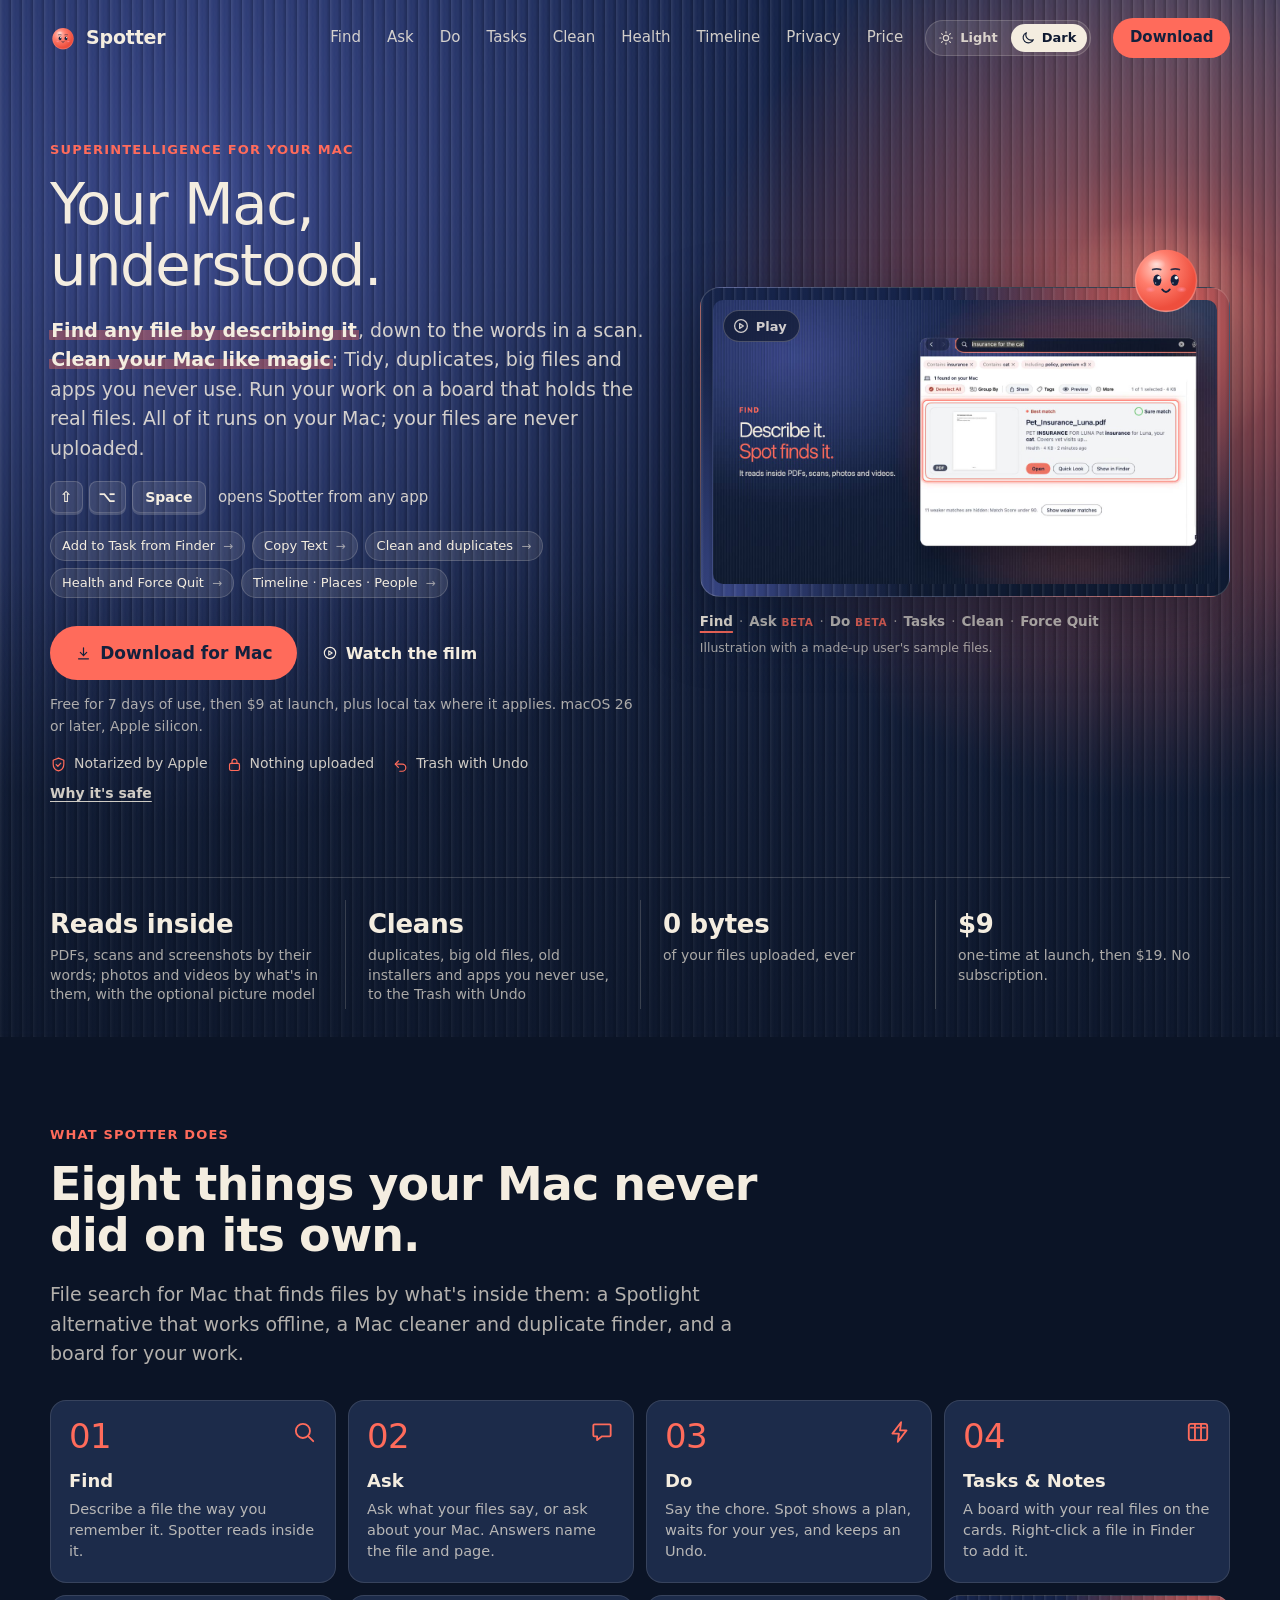
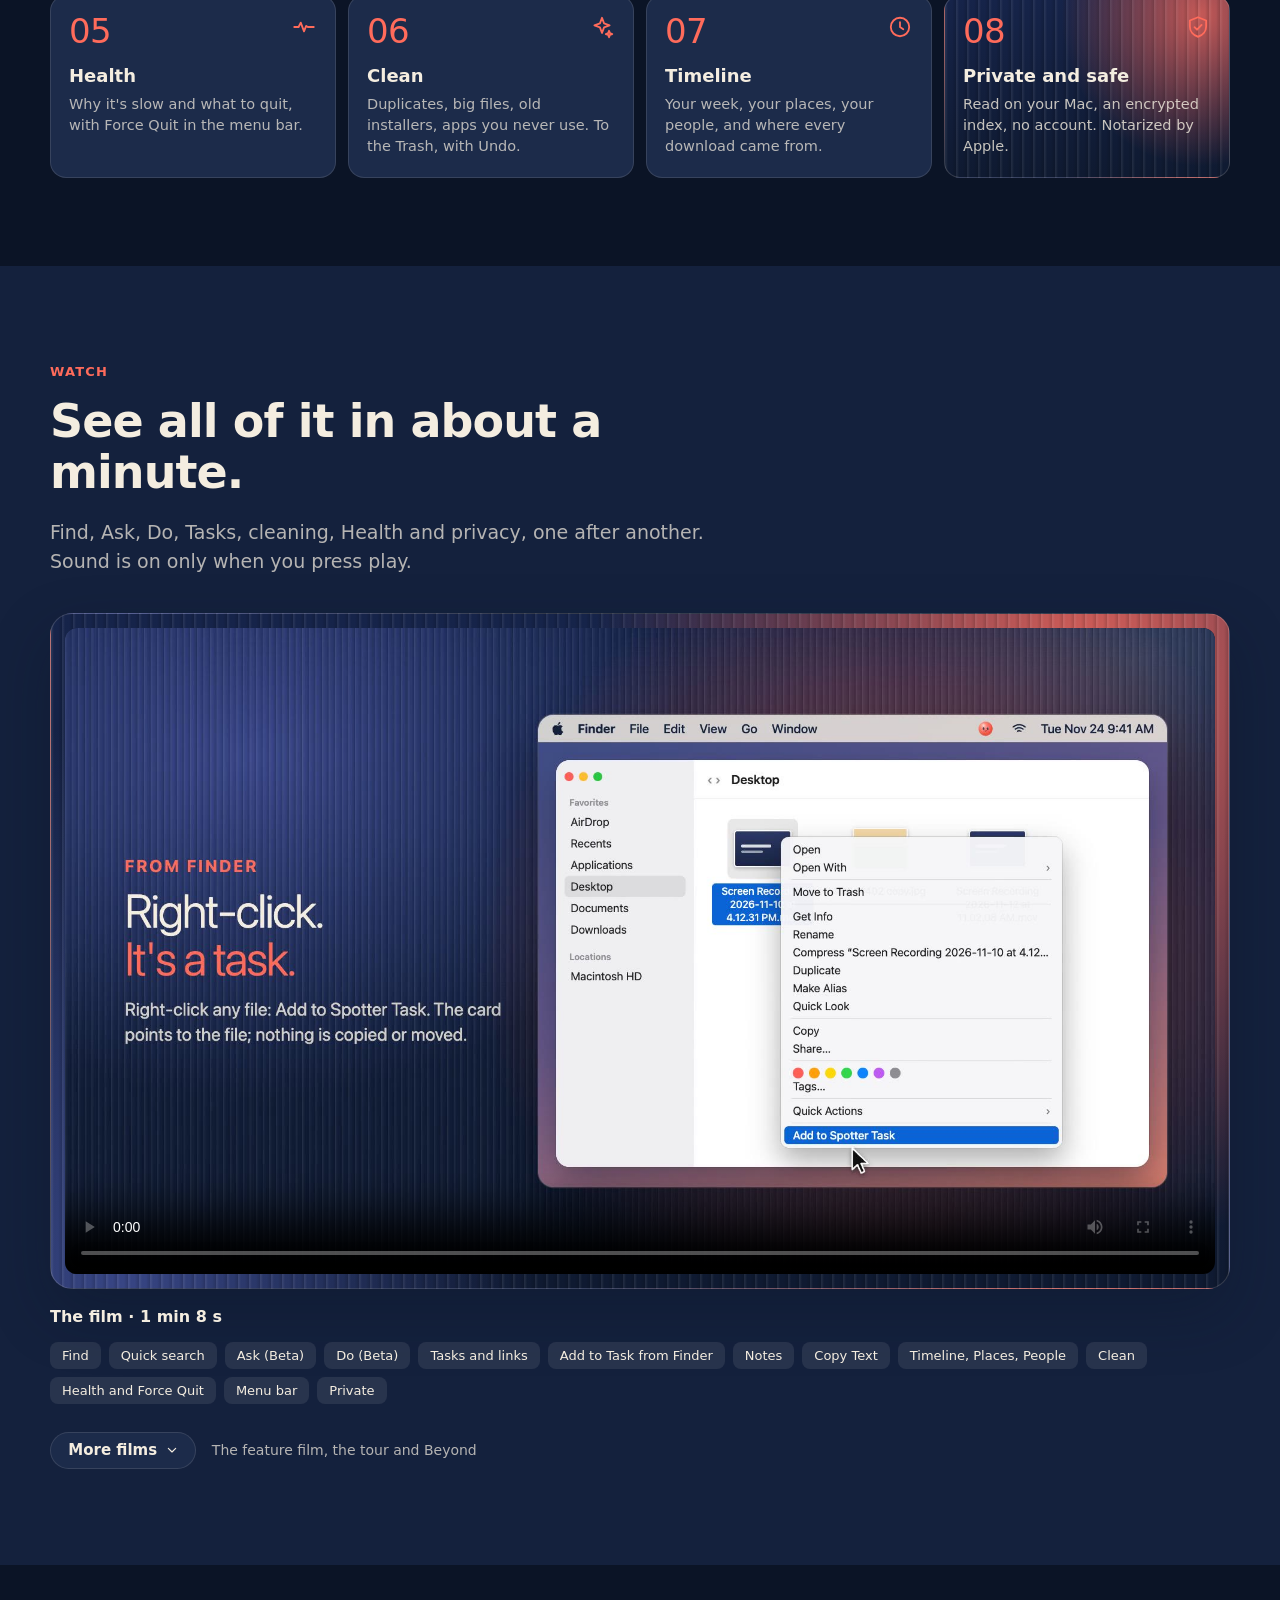
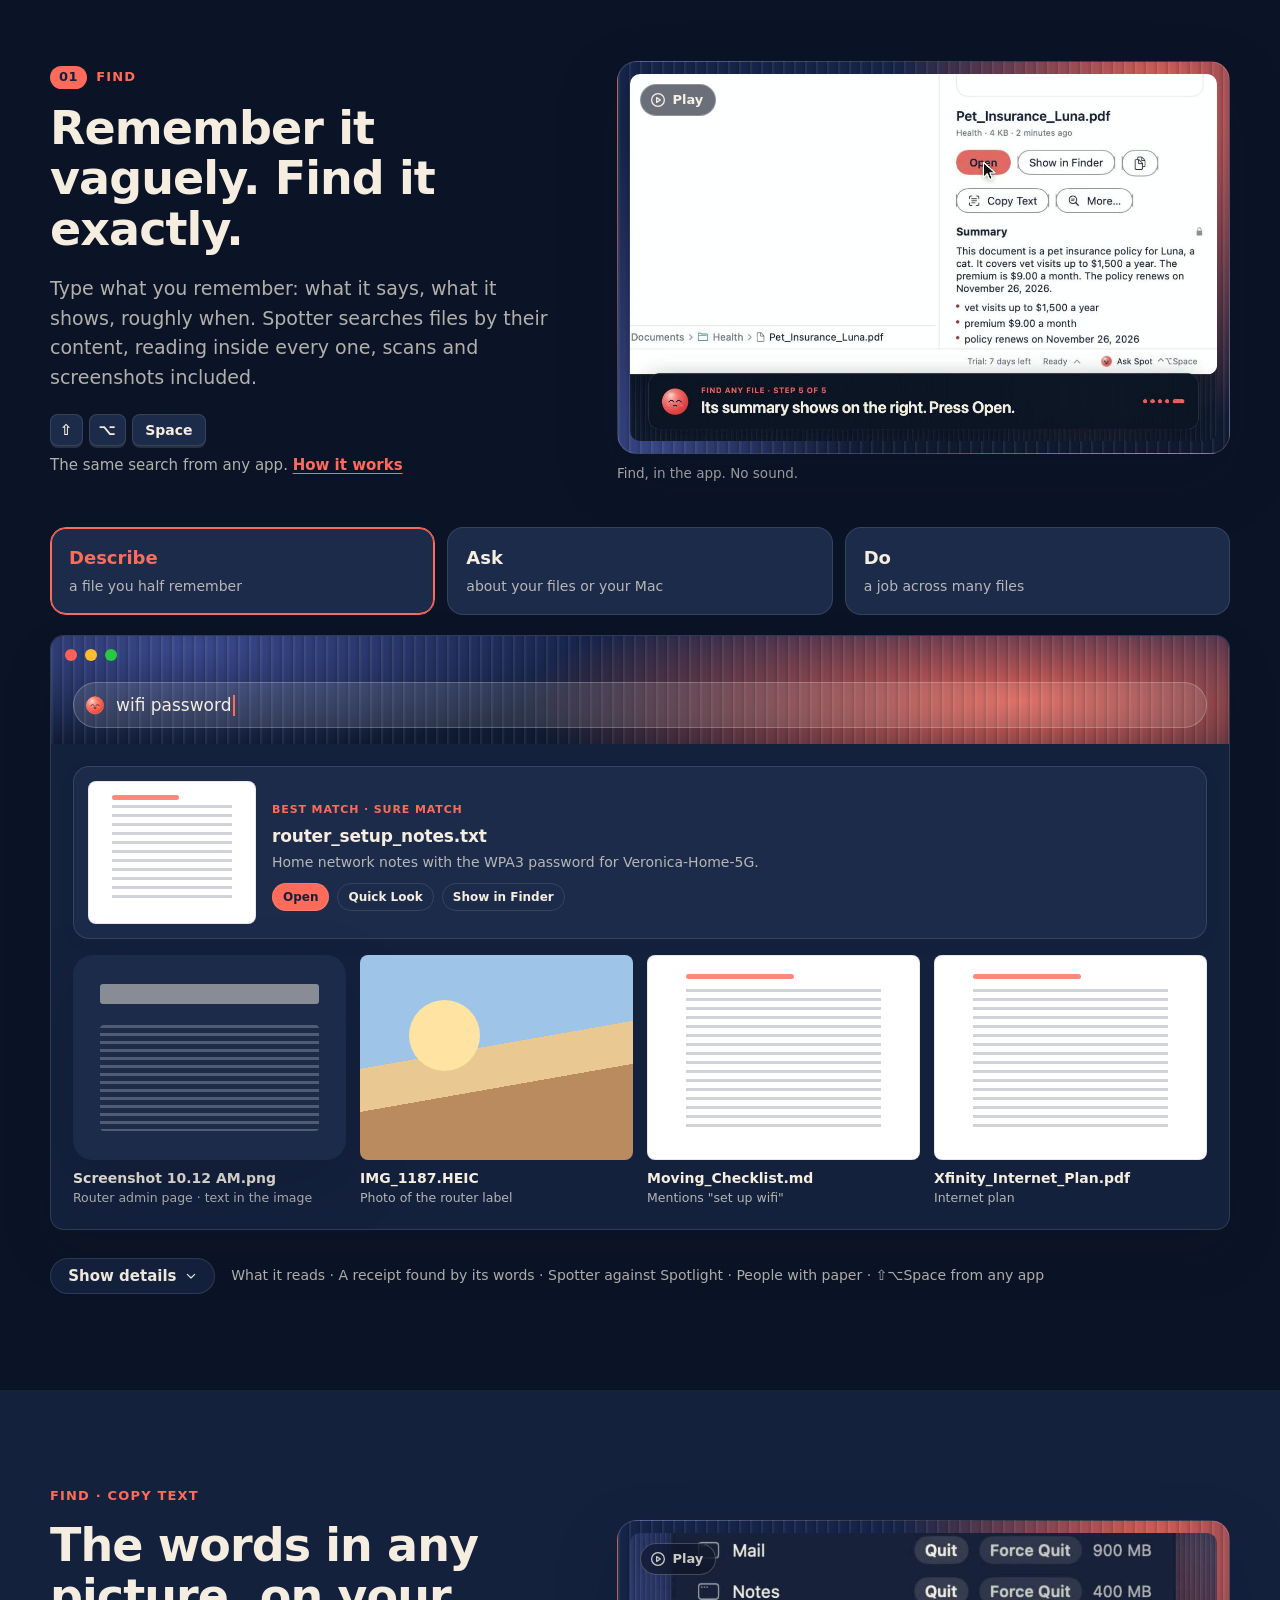
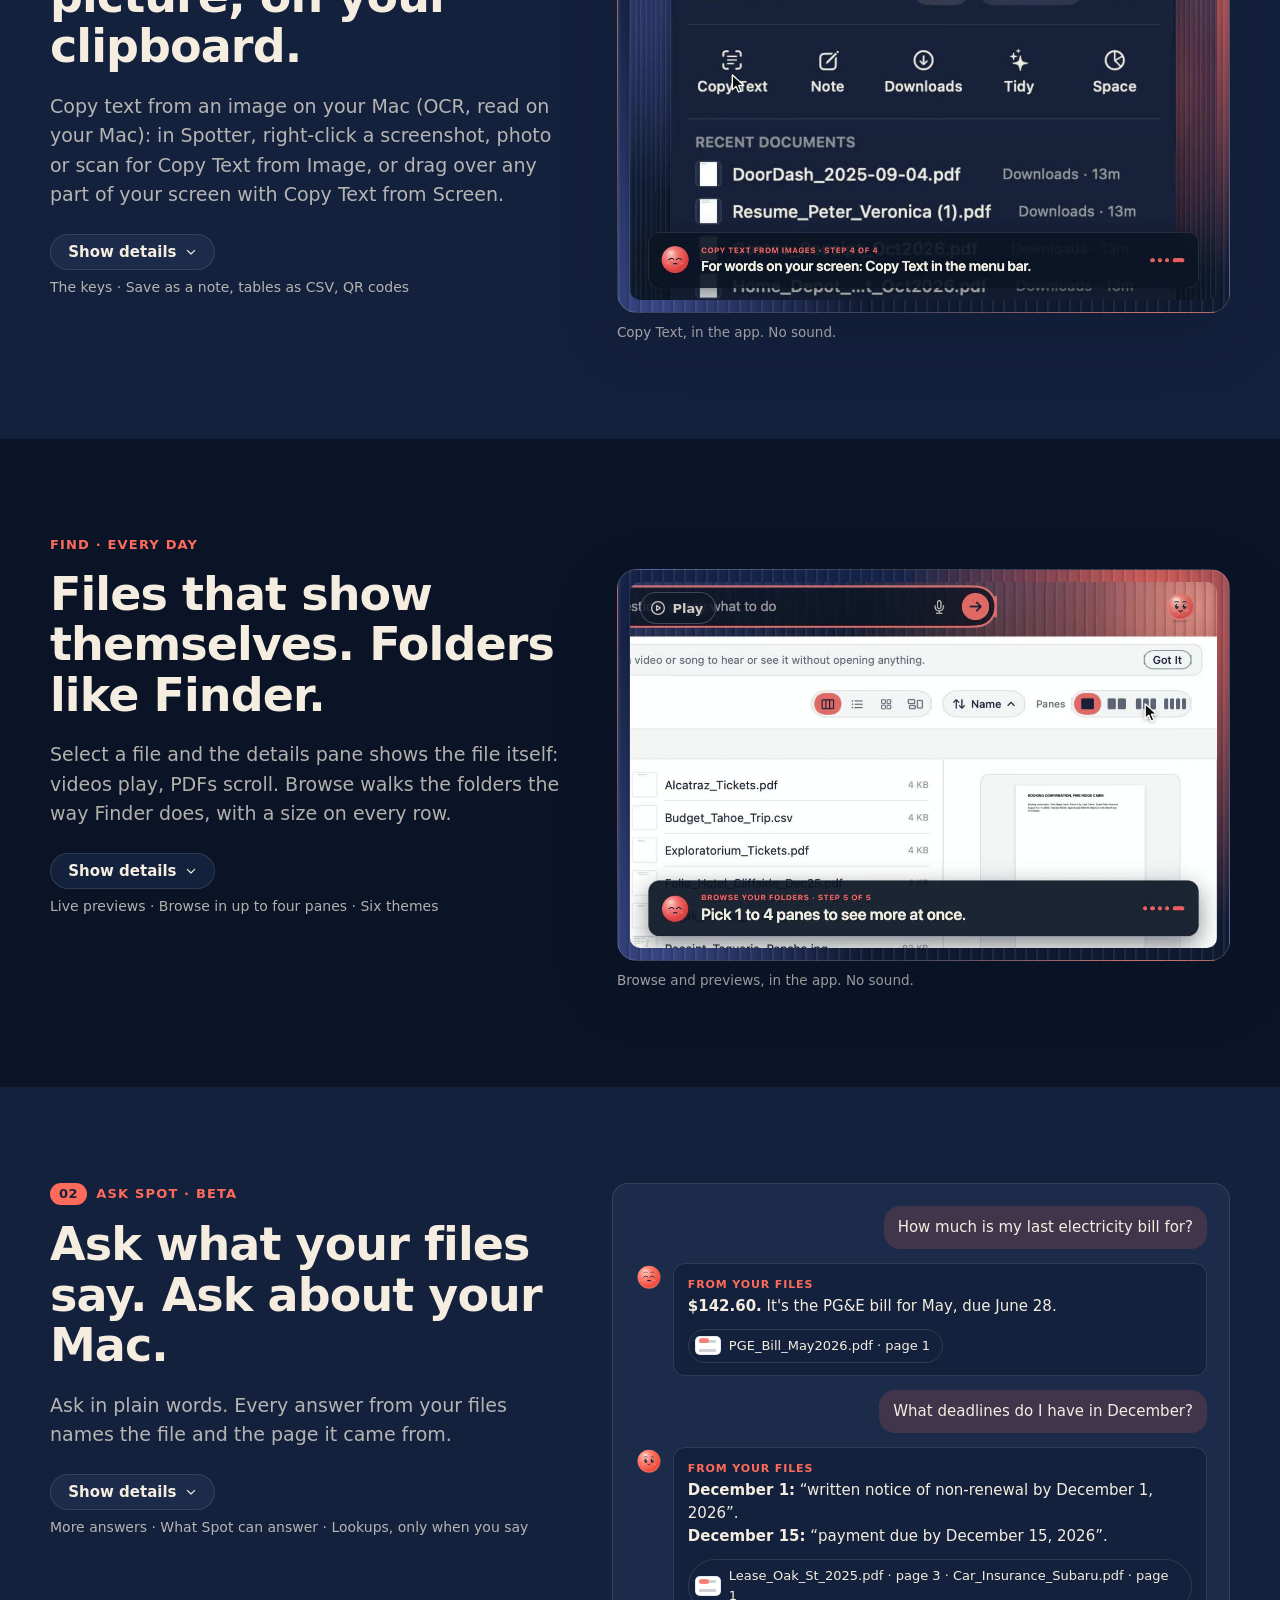
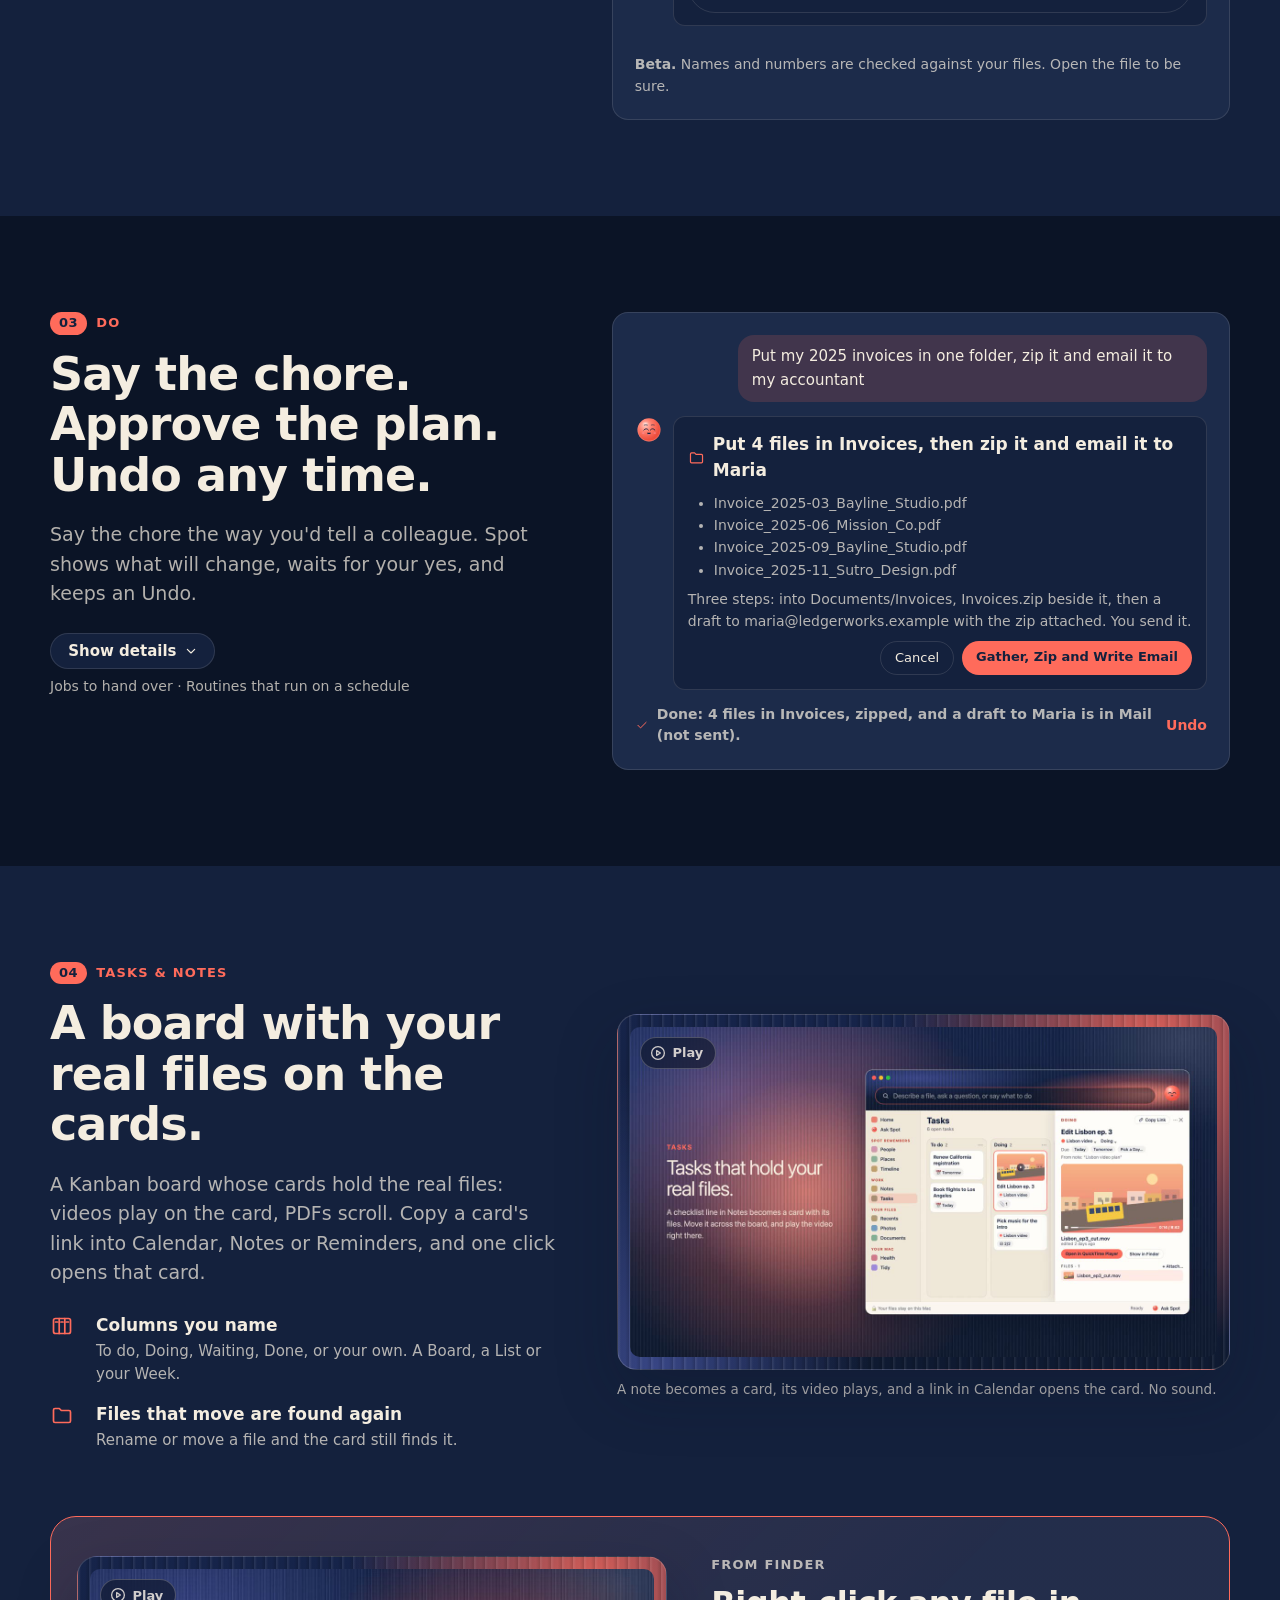
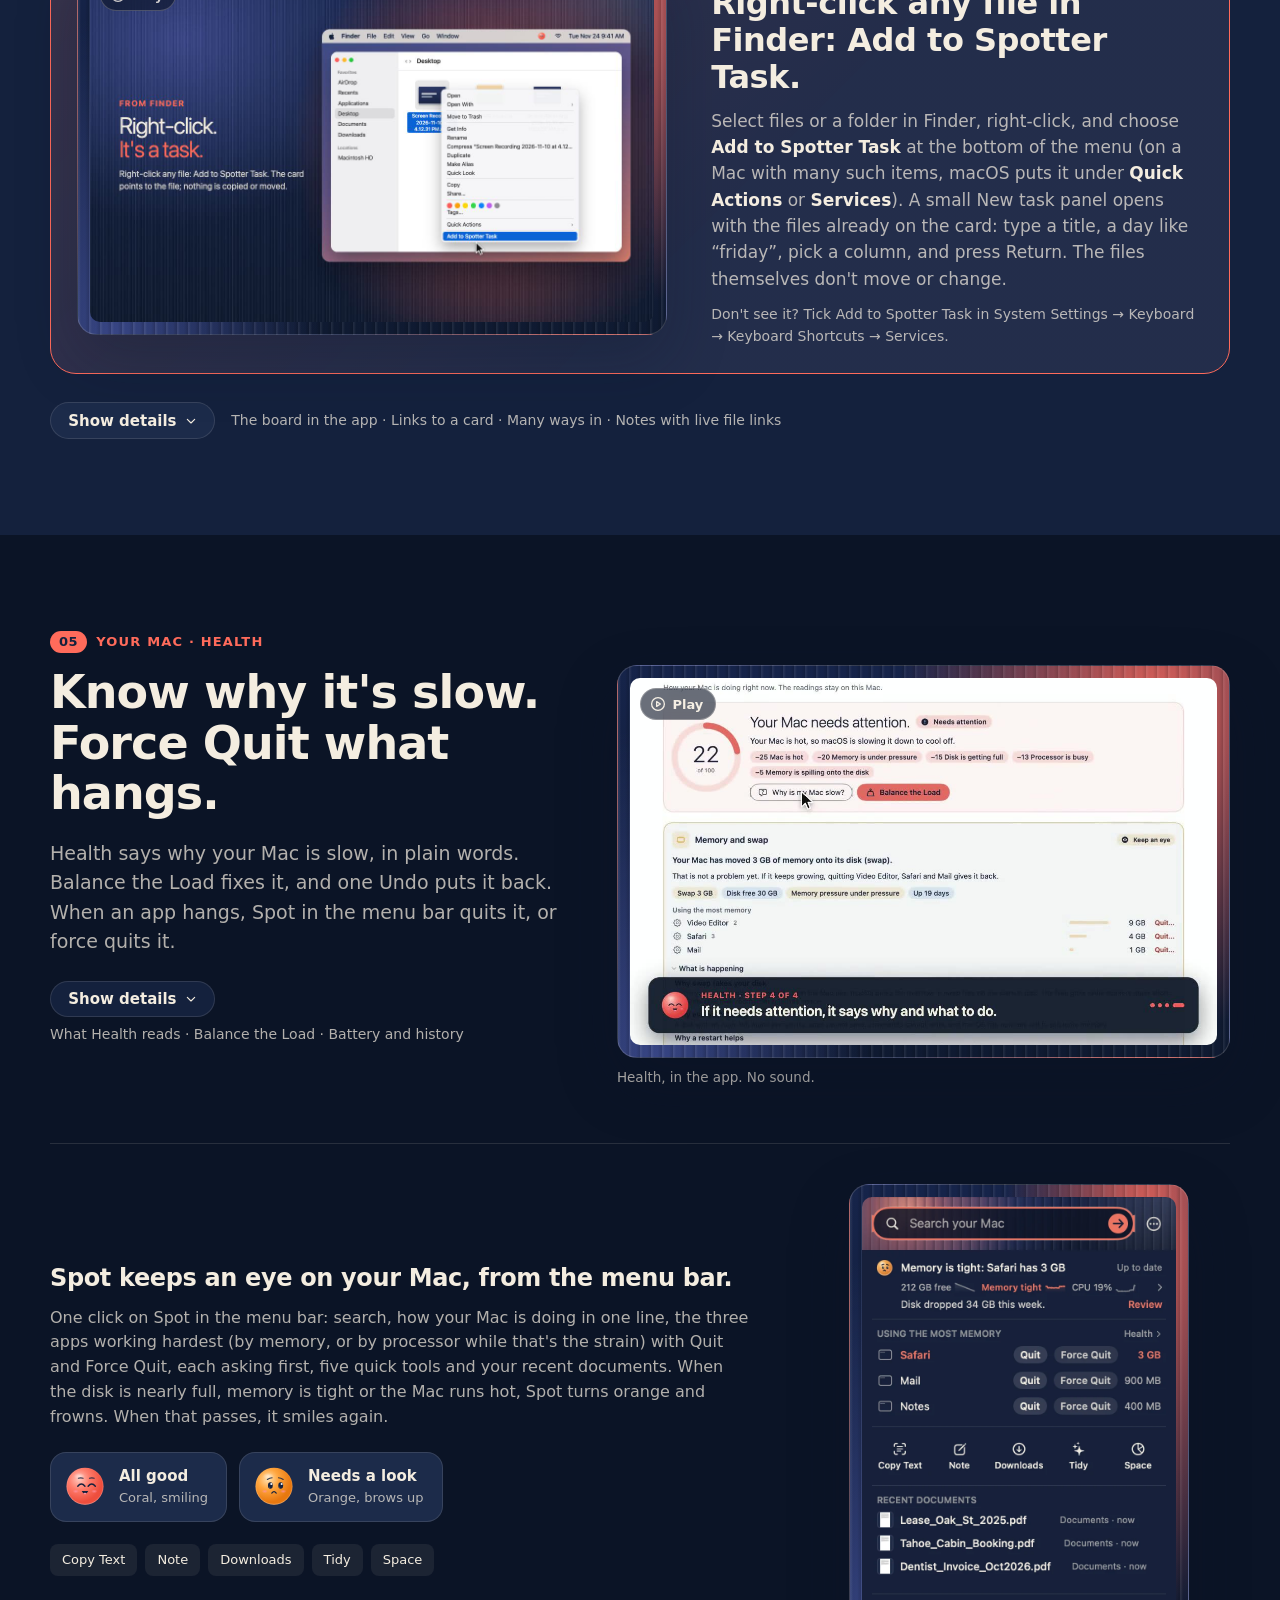
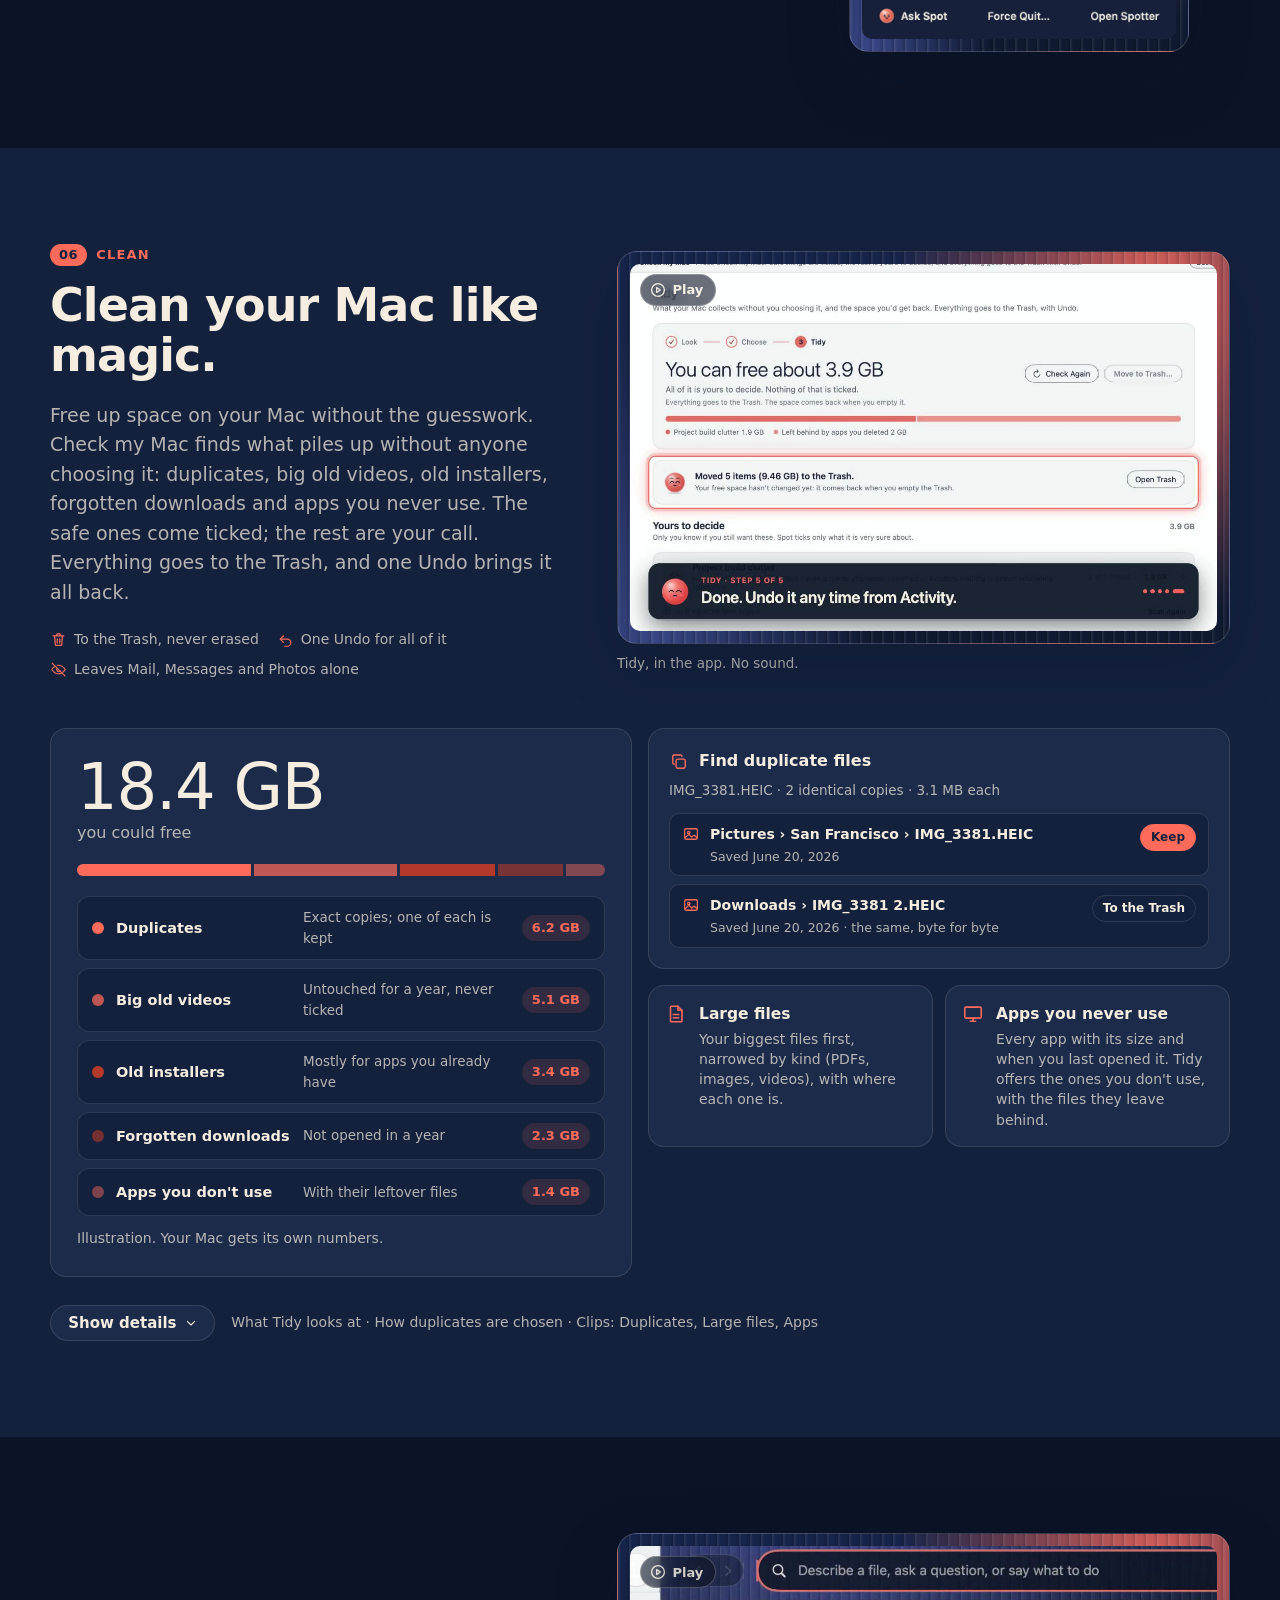
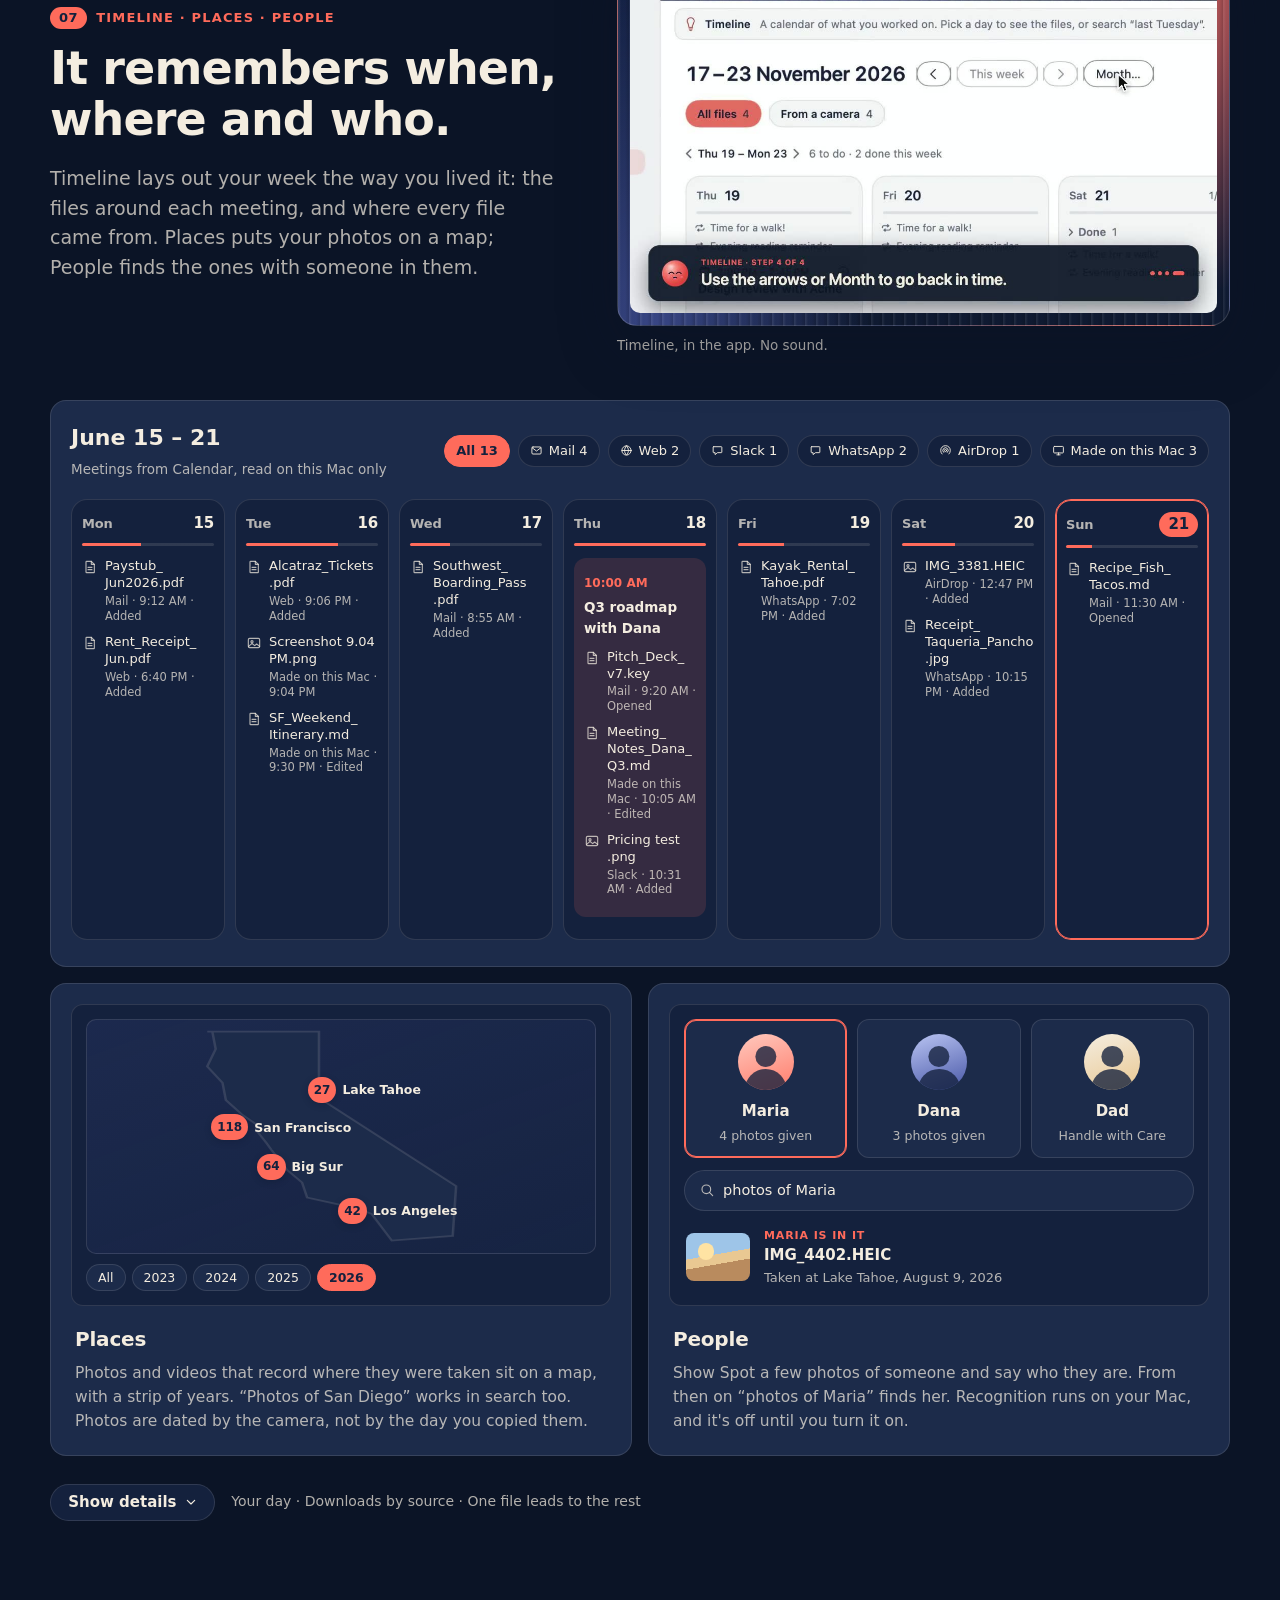
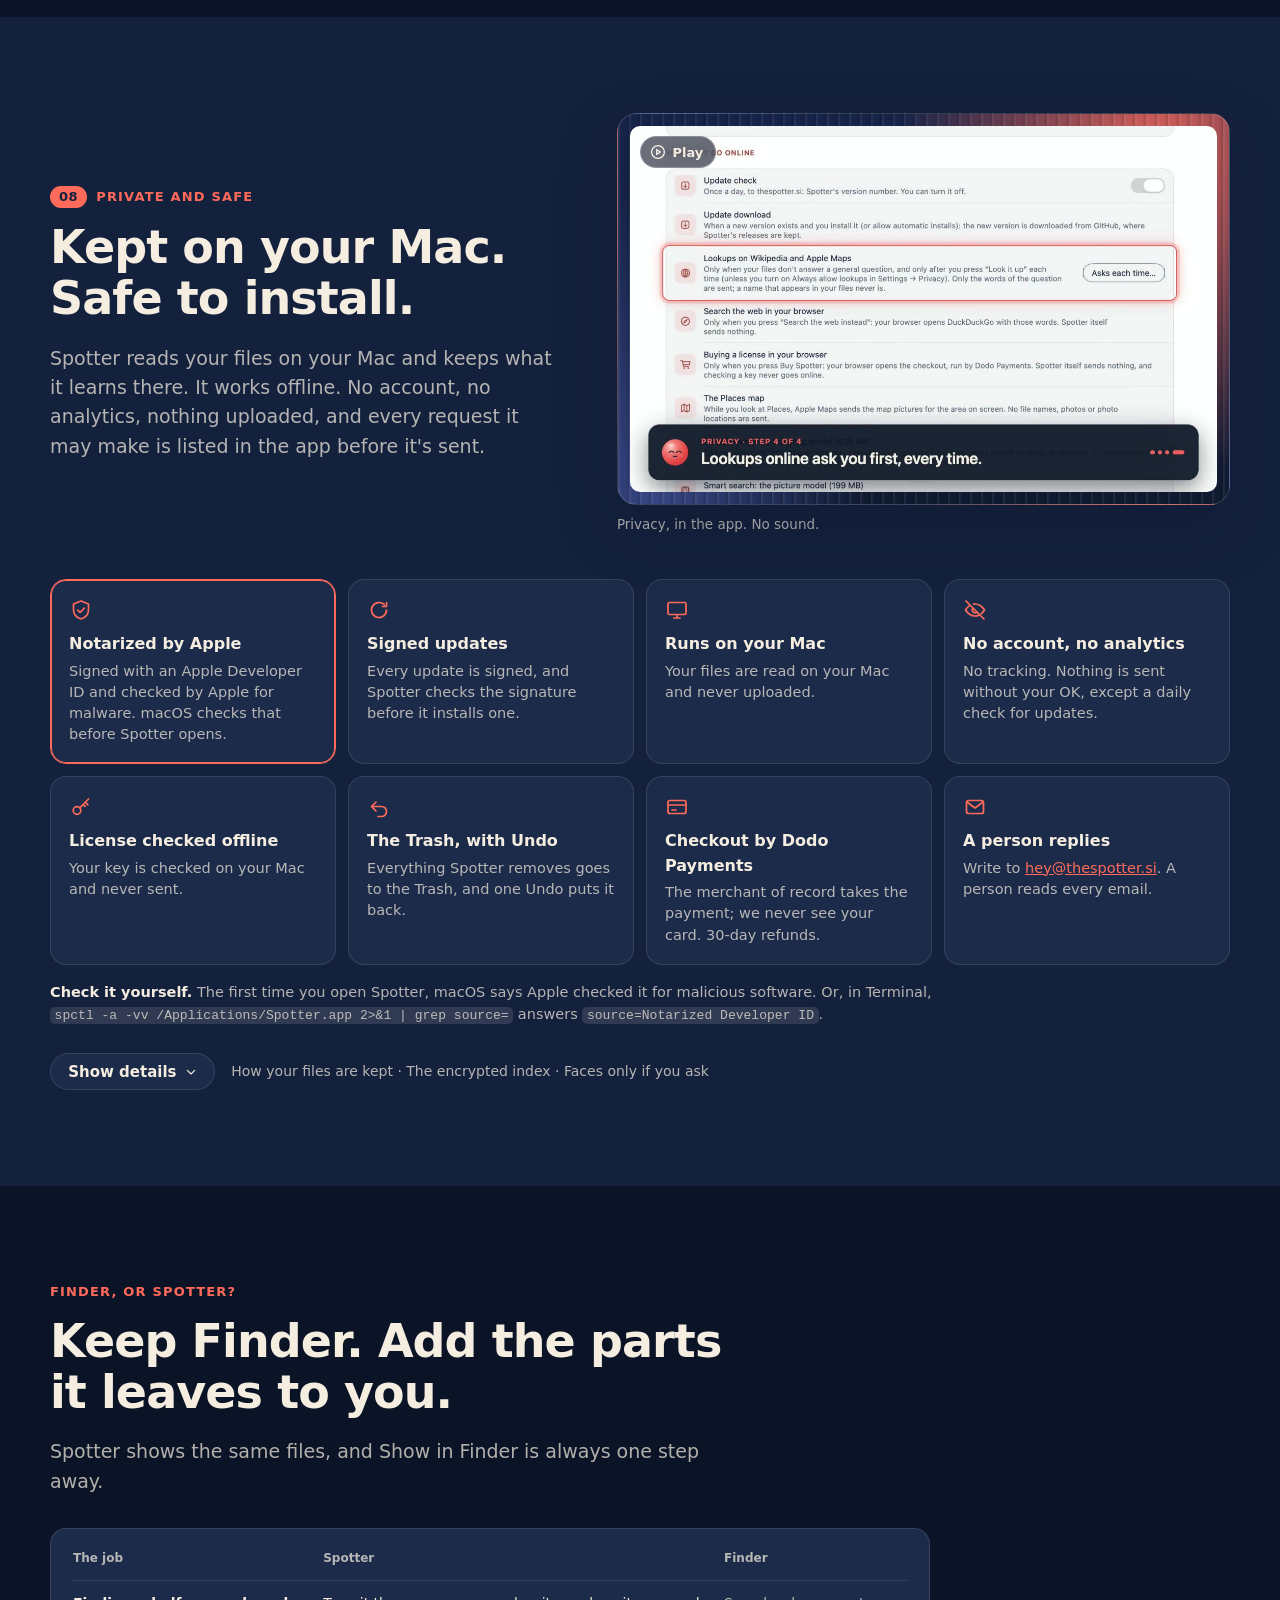
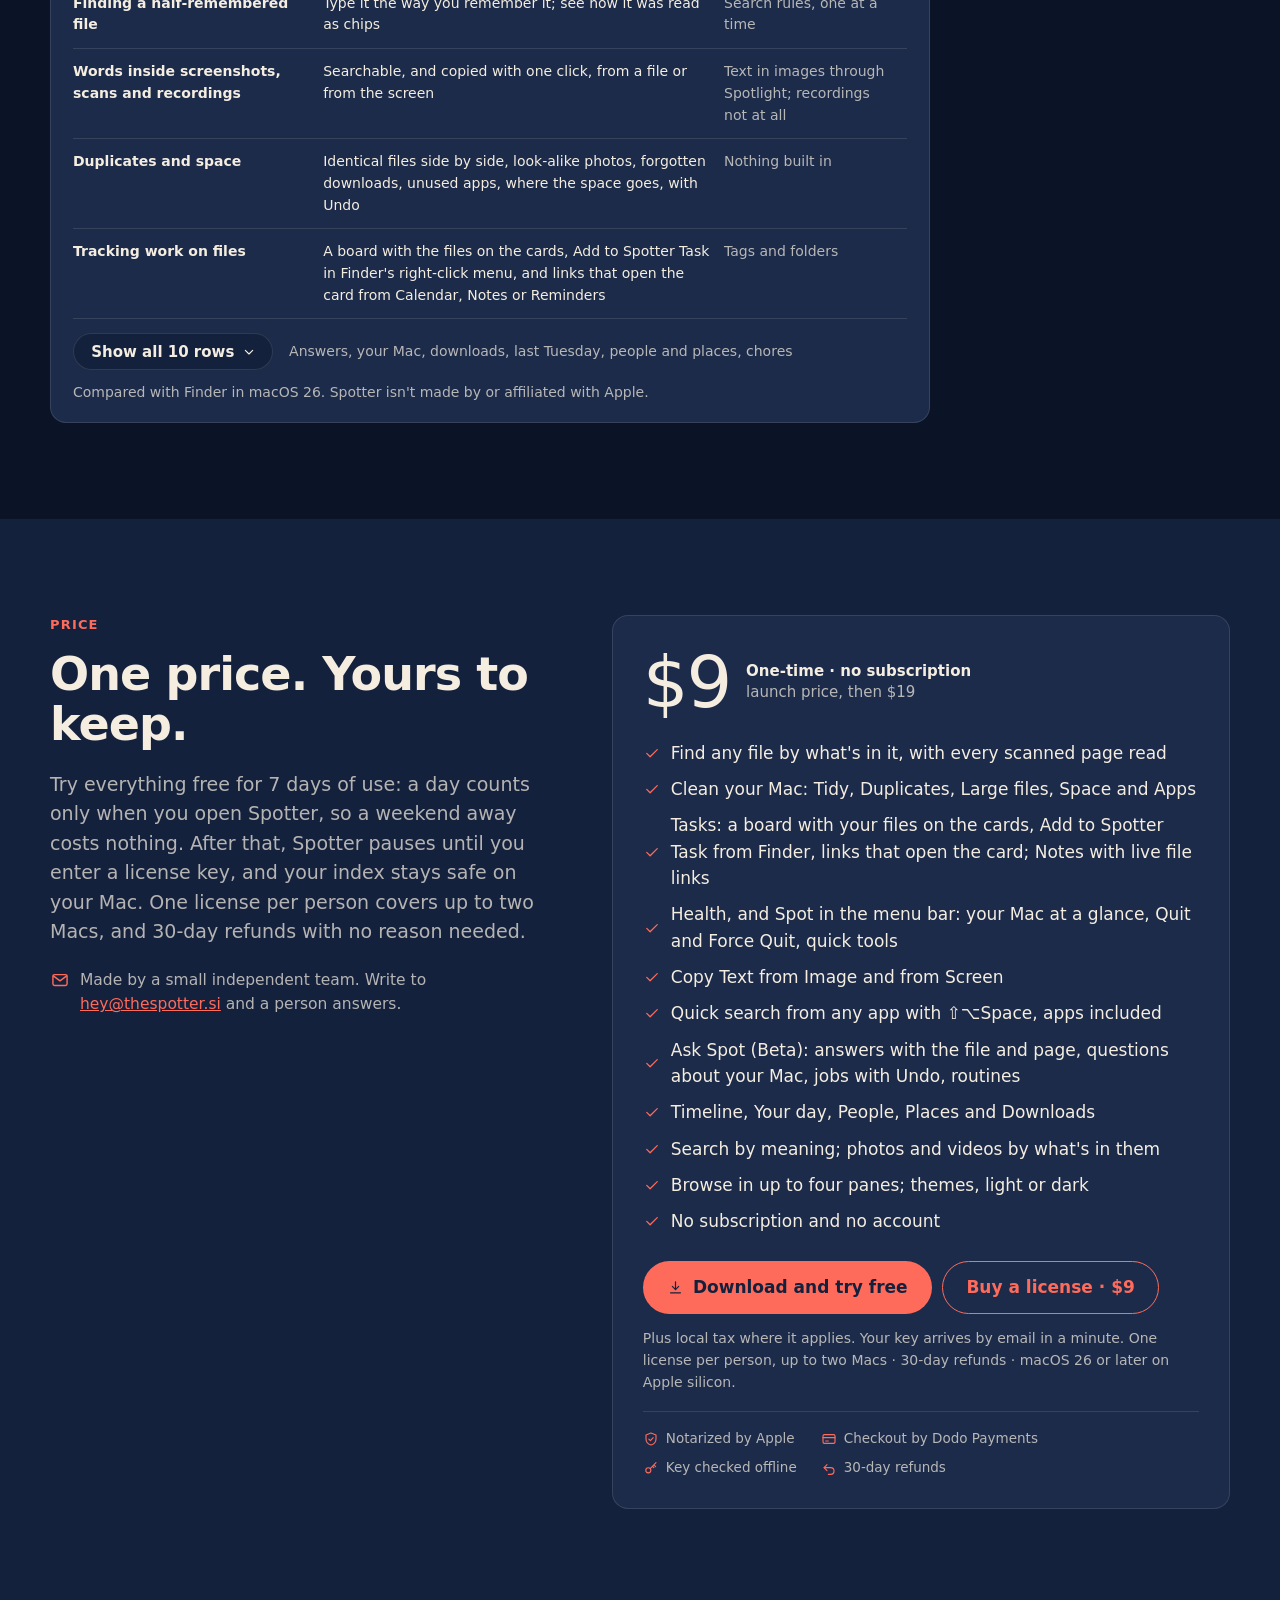
==== commit 78d14be6: "Publish website from spotter@9e633ac" ====
--- a/index.html
+++ b/index.html
@@ -3,18 +3,162 @@
 <head>
 <meta charset="utf-8">
 <meta name="viewport" content="width=device-width, initial-scale=1">
-<title>Spotter: your Mac, understood</title>
-<meta name="description" content="Spotter reads inside the files you choose, scans and screenshots included. Find any file by describing it, ask what your files say, hand Spot the chores with Undo, keep your work on a board with the real files on it, and keep your Mac healthy. Your files are never uploaded.">
-<meta property="og:title" content="Spotter for Mac">
-<meta property="og:description" content="Your Mac, understood. Find any file by describing it, ask what your files say, hand Spot the chores and track the work, all on your Mac.">
-<meta property="og:image" content="https://thespotter.si/icon-512.png">
+<title>Spotter: find any file on your Mac by what's in it</title>
+<meta name="description" content="Search your Mac by what's inside files, scans and photos. A private Spotlight alternative with a Mac cleaner and duplicate finder. Nothing is uploaded.">
+<link rel="canonical" href="https://thespotter.si/">
+<meta property="og:type" content="website">
+<meta property="og:site_name" content="Spotter">
+<meta property="og:url" content="https://thespotter.si/">
+<meta property="og:title" content="Spotter: your Mac, understood">
+<meta property="og:description" content="Find any file by describing it, down to the words in a scan. Clean your Mac like magic. Run your work on a board with the real files. All on your Mac.">
+<meta property="og:image" content="https://thespotter.si/og-image.jpg">
+<meta property="og:image:width" content="1200">
+<meta property="og:image:height" content="630">
+<meta property="og:image:alt" content="Spotter: Your Mac, understood. A search for “insurance for the cat” finds Pet_Insurance_Luna.pdf as the best match.">
+<meta name="twitter:card" content="summary_large_image">
+<meta name="twitter:title" content="Spotter: your Mac, understood">
+<meta name="twitter:description" content="Find any file by describing it, clean your Mac like magic, and run your work on a board with the real files. All on your Mac.">
+<meta name="twitter:image" content="https://thespotter.si/og-image.jpg">
 <meta name="theme-color" content="#F4EDE0" media="(prefers-color-scheme: light)">
 <meta name="theme-color" content="#14213D" media="(prefers-color-scheme: dark)">
-<link rel="icon" type="image/png" sizes="32x32" href="favicon-32.png">
-<link rel="icon" type="image/png" sizes="64x64" href="favicon-64.png">
-<link rel="apple-touch-icon" href="apple-touch-icon.png">
+<link rel="icon" href="favicon.ico?v=3" sizes="48x48">
+<link rel="icon" href="favicon.svg?v=3" type="image/svg+xml">
+<link rel="icon" type="image/png" sizes="32x32" href="favicon-32.png?v=3">
+<link rel="apple-touch-icon" href="apple-touch-icon.png?v=3">
+<link rel="manifest" href="site.webmanifest">
 <script>(()=>{const r=document.documentElement;r.classList.add('js');let t=new URLSearchParams(location.search).get('theme');if(!t)try{t=localStorage.getItem('theme')}catch(e){}r.dataset.theme=(t==='light'||t==='dark')?t:'dark'})()</script>
 <link rel="stylesheet" href="styles.css">
+<script type="application/ld+json">
+{
+  "@context": "https://schema.org",
+  "@graph": [
+    {
+      "@type": "SoftwareApplication",
+      "name": "Spotter",
+      "applicationCategory": "UtilitiesApplication",
+      "operatingSystem": "macOS 26 or later (Apple silicon)",
+      "url": "https://thespotter.si/",
+      "downloadUrl": "https://github.com/whiterabbit-vibe/thespotter-site/releases/latest/download/Spotter.dmg",
+      "image": "https://thespotter.si/og-image.jpg",
+      "softwareVersion": "0.9.23",
+      "description": "Spotter reads inside the files you choose, scans and photos included, so you can find any file by describing it. It also cleans your Mac (Tidy, duplicates, large files, unused apps), shows why your Mac is slow, and keeps your work on a board whose cards hold the real files. It runs on your Mac; your files are never uploaded.",
+      "offers": {
+        "@type": "Offer",
+        "price": "9.00",
+        "priceCurrency": "USD",
+        "url": "https://thespotter.si/#price",
+        "availability": "https://schema.org/InStock"
+      },
+      "publisher": { "@id": "https://thespotter.si/#org" }
+    },
+    {
+      "@type": "Organization",
+      "@id": "https://thespotter.si/#org",
+      "name": "Spotter",
+      "url": "https://thespotter.si/",
+      "logo": "https://thespotter.si/icon-512.png",
+      "email": "hey@thespotter.si"
+    },
+    {
+      "@type": "VideoObject",
+      "name": "Spotter, the film",
+      "description": "Spotter in about a minute: find any file by describing it, Tasks with the real files, cleaning your Mac, Health and privacy.",
+      "thumbnailUrl": "https://thespotter.si/all-poster.jpg",
+      "uploadDate": "2026-11-24",
+      "duration": "PT1M8S",
+      "contentUrl": "https://thespotter.si/SpotterAll.mp4"
+    }
+  ]
+}
+</script>
+<script type="application/ld+json">
+{
+ "@context": "https://schema.org",
+ "@type": "FAQPage",
+ "mainEntity": [
+  {
+   "@type": "Question",
+   "name": "Is Spotter safe to install?",
+   "acceptedAnswer": {
+    "@type": "Answer",
+    "text": "Yes. Spotter is signed with an Apple Developer ID and notarized by Apple: Apple checked it for malware, and macOS checks that before it opens. To see it yourself, run spctl -a -vv /Applications/Spotter.app 2>&1 | grep source= in Terminal; it answers “source=Notarized Developer ID”. Updates are signed too, and Spotter checks the signature before it installs one. Your files are read on your Mac and never uploaded; there is no account and no analytics. Your license key is checked on your Mac, offline. Everything Spotter removes goes to the Trash, and one Undo puts it back. Checkout is run by Dodo Payments, so we never see your card, and you can get a refund within 30 days. A person reads every email to hey@thespotter.si."
+   }
+  },
+  {
+   "@type": "Question",
+   "name": "Does anything get uploaded?",
+   "acceptedAnswer": {
+    "@type": "Answer",
+    "text": "No. Reading, searching and answering all happen on your Mac. The app sends a daily update check carrying its version number (you can turn it off), and downloads a new version from GitHub when you install one. It downloads an open model only when you choose it: the meaning model (639 MB) and the picture model (199 MB) when you press Continue in setup with smart search ticked, or later in Settings → Intelligence; written answers in setup too, on a Mac without Apple Intelligence (ticked, and nothing downloads until you press Continue); the second look and photo descriptions only from Settings. Each lookup of a general question on Wikipedia or Apple Maps asks you first, every time, and sends just the words of the question, never a name that appears in your files. Each of these requests is listed on Spotter's Privacy page before it's sent, and like any request from any app, each carries your Mac's internet (IP) address. The Places map is Apple's, and loads its map imagery from Apple as you move around it."
+   }
+  },
+  {
+   "@type": "Question",
+   "name": "What happens after the trial?",
+   "acceptedAnswer": {
+    "@type": "Answer",
+    "text": "Spotter pauses until you enter a license key. Nothing is deleted: your index, tasks, notes and settings wait on your Mac, and everything picks up where it left off."
+   }
+  },
+  {
+   "@type": "Question",
+   "name": "How many Macs can I use it on?",
+   "acceptedAnswer": {
+    "@type": "Answer",
+    "text": "One license is for one person, on up to two of your Macs (say, an iMac at work and a MacBook at home). Moving to a new Mac? In Settings → License choose Remove Key from This Mac, then enter the key on the new one."
+   }
+  },
+  {
+   "@type": "Question",
+   "name": "Can I get a refund?",
+   "acceptedAnswer": {
+    "@type": "Answer",
+    "text": "Yes, within 30 days of buying. Write to hey@thespotter.si; you don't need to give a reason."
+   }
+  },
+  {
+   "@type": "Question",
+   "name": "Which Macs does it run on?",
+   "acceptedAnswer": {
+    "@type": "Answer",
+    "text": "Spotter needs macOS 26 or later on a Mac with Apple silicon. Search, cleaning, Tasks and Health work without Apple Intelligence."
+   }
+  },
+  {
+   "@type": "Question",
+   "name": "How is this different from Spotlight?",
+   "acceptedAnswer": {
+    "@type": "Answer",
+    "text": "Spotlight matches the words you type against file names and some text. Spotter reads what's inside your files, including text in screenshots and scans and what's said in recordings, and understands related words, dates and places. \"Insurance for the cat\" finds a policy that says \"Luna\" and \"vet visits\". With the meaning model, it also finds a file when none of your words are in it. It can also answer questions with the page the answer came from, and show the files around a meeting."
+   }
+  },
+  {
+   "@type": "Question",
+   "name": "How do I add a file to a task from Finder?",
+   "acceptedAnswer": {
+    "@type": "Answer",
+    "text": "Select one or more files or a folder in Finder, right-click, and choose Add to Spotter Task at the bottom of the menu (on a Mac with many such items, macOS puts it under Quick Actions or Services). A small New task panel opens with the files already on the card; type a title and a day, pick a column, and press Return. The files don't move or change. If you don't see the item, tick Add to Spotter Task in System Settings → Keyboard → Keyboard Shortcuts → Services."
+   }
+  },
+  {
+   "@type": "Question",
+   "name": "What does Tidy remove, and can I get it back?",
+   "acceptedAnswer": {
+    "@type": "Answer",
+    "text": "Check my Mac suggests forgotten downloads, old installers, duplicates, look-alike photos, big old videos, apps you no longer use, and the caches, logs, half-finished downloads and leftovers apps leave behind. The safe ones start ticked; you choose what goes. For duplicates it keeps the original, not the copy named “copy” or “(1)”. In a code project it only offers rebuildable build folders, never anything your repository tracks. Everything goes to the Trash, and one Undo (on the receipt or in Activity) brings it back."
+   }
+  },
+  {
+   "@type": "Question",
+   "name": "Can it change or delete my files?",
+   "acceptedAnswer": {
+    "@type": "Answer",
+    "text": "Only when you ask. Every move, rename or clean-up shows a plan you approve first. Nothing is deleted for good: files go to the Trash, and one Undo reverses it."
+   }
+  }
+ ]
+}
+</script>
 </head>
 <body>
 <svg width="0" height="0" style="position:absolute" aria-hidden="true">
@@ -41,7 +185,6 @@
   <symbol id="i-sparkle" viewBox="0 0 24 24"><path d="M12 3.5l1.9 5.1 5.1 1.9-5.1 1.9L12 17.5l-1.9-5.1L5 10.5l5.1-1.9zM18.5 15.5l.8 2.2 2.2.8-2.2.8-.8 2.2-.8-2.2-2.2-.8 2.2-.8z"/></symbol>
   <symbol id="i-cal" viewBox="0 0 24 24"><rect x="3.5" y="5" width="17" height="15.5" rx="2"/><path d="M3.5 10h17M8 3v4M16 3v4"/></symbol>
   <symbol id="i-person" viewBox="0 0 24 24"><circle cx="12" cy="8.5" r="3.8"/><path d="M4.5 20c.8-4 3.8-6 7.5-6s6.7 2 7.5 6"/></symbol>
-  <symbol id="i-battery" viewBox="0 0 24 24"><rect x="3" y="8" width="16" height="8.5" rx="2"/><path d="M21.5 11v2.5M6 11v2.5M9 11v2.5"/></symbol>
   <symbol id="i-copy" viewBox="0 0 24 24"><rect x="8.5" y="8.5" width="11" height="11" rx="2"/><path d="M15.5 5.5V5A1.5 1.5 0 0 0 14 3.5H6A1.5 1.5 0 0 0 4.5 5v8A1.5 1.5 0 0 0 6 14.5h.5"/></symbol>
   <symbol id="i-air" viewBox="0 0 24 24"><circle cx="12" cy="12" r="2"/><path d="M8.5 15.5a5 5 0 1 1 7 0M5.6 18.4a9 9 0 1 1 12.8 0"/></symbol>
   <symbol id="i-board" viewBox="0 0 24 24"><rect x="3.5" y="4.5" width="17" height="15" rx="2"/><path d="M9.2 4.5v15M14.8 4.5v15M5.5 8h2M11 8h2M16.5 8h2"/></symbol>
@@ -56,6 +199,9 @@
   <symbol id="i-key" viewBox="0 0 24 24"><circle cx="8" cy="15.5" r="3.8"/><path d="M10.8 12.8L19.5 4M16.3 7.2l2.6 2.6M14.2 9.3l2 2"/></symbol>
   <symbol id="i-refresh" viewBox="0 0 24 24"><path d="M19.5 12a7.5 7.5 0 1 1-2.2-5.3"/><path d="M19.5 4.5v4h-4"/></symbol>
   <symbol id="i-chev" viewBox="0 0 24 24"><path d="M6.5 9.5l5.5 5.5 5.5-5.5"/></symbol>
+  <symbol id="i-menu" viewBox="0 0 24 24"><path d="M4.5 7h15M4.5 12h15M4.5 17h15"/></symbol>
+  <symbol id="i-trash" viewBox="0 0 24 24"><path d="M4.5 7h15M9.5 7V5a1 1 0 0 1 1-1h3a1 1 0 0 1 1 1v2M6.5 7l1 12.5a1 1 0 0 0 1 .9h7a1 1 0 0 0 1-.9l1-12.5"/><path d="M10.2 11v6M13.8 11v6"/></symbol>
+  <symbol id="i-share" viewBox="0 0 24 24"><path d="M12 15V3.5M8 7.5l4-4 4 4"/><path d="M7 11H5.5a1 1 0 0 0-1 1v7.5a1 1 0 0 0 1 1h13a1 1 0 0 0 1-1V12a1 1 0 0 0-1-1H17"/></symbol>
 </svg>
 
 <a class="skip" href="#main">Skip to content</a>
@@ -67,13 +213,13 @@
   <nav class="nav wrap" aria-label="Main">
     <a class="brand" href="#top" aria-label="Spotter home"><span class="spot" data-spot data-size="26"></span><span>Spotter</span></a>
     <div class="nav-links">
-      <a href="#watch">Watch</a>
       <a href="#find">Find</a>
       <a href="#ask">Ask</a>
       <a href="#do">Do</a>
       <a href="#tasks">Tasks</a>
-      <a href="#mac">Your Mac</a>
-      <a href="#remembers">Remembers</a>
+      <a href="#clean">Clean</a>
+      <a href="#mac">Health</a>
+      <a href="#remembers">Timeline</a>
       <a href="#privacy">Privacy</a>
       <a href="#price">Price</a>
     </div>
@@ -81,25 +227,41 @@
       <button type="button" data-set-theme="light" aria-pressed="false" aria-label="Light theme" title="Light theme"><svg class="i"><use href="#i-sun"/></svg><span>Light</span></button>
       <button type="button" data-set-theme="dark" aria-pressed="false" aria-label="Dark theme" title="Dark theme"><svg class="i"><use href="#i-moon"/></svg><span>Dark</span></button>
     </div>
-    <a class="pill pill-coral nav-download" href="https://github.com/whiterabbit-vibe/thespotter-site/releases/latest/download/Spotter.dmg">Download</a>
+    <details class="nav-menu">
+      <summary aria-label="Sections"><svg class="i"><use href="#i-menu"/></svg></summary>
+      <div class="nav-menu-panel">
+        <a href="#watch">Watch the film</a>
+        <a href="#find">Find</a>
+        <a href="#copy-text">Copy Text</a>
+        <a href="#ask">Ask <small>Beta</small></a>
+        <a href="#do">Do <small>Beta</small></a>
+        <a href="#tasks">Tasks</a>
+        <a href="#mac">Health</a>
+        <a href="#clean">Clean</a>
+        <a href="#remembers">Timeline</a>
+        <a href="#privacy">Privacy</a>
+        <a href="#price">Price</a>
+        <a href="#faq">Questions</a>
+      </div>
+    </details>
+    <a class="pill pill-coral nav-download" data-download href="https://github.com/whiterabbit-vibe/thespotter-site/releases/latest/download/Spotter.dmg">Download</a>
   </nav>
 
   <div class="hero wrap">
     <div class="hero-copy">
       <p class="eyebrow">Superintelligence for your Mac</p>
       <h1>Your Mac,<br>understood.</h1>
-      <p class="lead">Spotter reads inside every file you let it, down to the words in a scan and what's in a photo. <strong class="hl">Find any file by describing it</strong>, <strong class="hl">ask what your files say</strong> and get the answer with its file and page, <strong class="hl">hand Spot the chores</strong> with an Undo, run your work on a <strong class="hl">Tasks board</strong> whose cards hold the real files, and see <strong class="hl">why your Mac is slow</strong>. <strong class="hl">All of it runs on your Mac.</strong> Your files are never uploaded.</p>
+      <p class="lead"><strong class="hl">Find any file by describing it</strong>, down to the words in a scan. <strong class="hl">Clean your Mac like magic</strong>: Tidy, duplicates, big files and apps you never use. Run your work on a board that holds the real files. All of it runs on your Mac; your files are never uploaded.</p>
+      <p class="hero-keys"><span class="keycaps" aria-label="Shift Option Space"><kbd>⇧</kbd><kbd>⌥</kbd><kbd class="wide">Space</kbd></span><span>opens Spotter from any app</span></p>
       <ul class="hero-chips" aria-label="Also in Spotter">
-        <li><a class="chip" href="#tasks">Notes and card links</a></li>
-        <li><a class="chip" href="#copy-text">Copy Text from the screen</a></li>
-        <li><a class="chip" href="#anywhere">⇧⌥Space from any app</a></li>
-        <li><a class="chip" href="#menubar">Menu bar, with Force Quit</a></li>
-        <li><a class="chip" href="#mac">Health and Balance the Load</a></li>
-        <li><a class="chip" href="#tidy">Tidy and duplicates</a></li>
-        <li><a class="chip" href="#remembers">Timeline, Places, People</a></li>
+        <li><a class="chip" href="#finder-task">Add to Task from Finder</a></li>
+        <li><a class="chip" href="#copy-text">Copy Text</a></li>
+        <li><a class="chip" href="#clean">Clean and duplicates</a></li>
+        <li><a class="chip" href="#mac">Health and Force Quit</a></li>
+        <li><a class="chip" href="#remembers">Timeline · Places · People</a></li>
       </ul>
       <div class="cta-row">
-        <a class="pill pill-coral pill-lg" href="https://github.com/whiterabbit-vibe/thespotter-site/releases/latest/download/Spotter.dmg"><svg class="i"><use href="#i-down"/></svg>Download for Mac</a>
+        <a class="pill pill-coral pill-lg" data-download href="https://github.com/whiterabbit-vibe/thespotter-site/releases/latest/download/Spotter.dmg"><svg class="i"><use href="#i-down"/></svg><span>Download for Mac</span></a>
         <a class="link-btn" href="#watch"><svg class="i"><use href="#i-play"/></svg>Watch the film</a>
       </div>
       <p class="fine">Free for 7 days of use, then $9 at launch, plus local tax where it applies. macOS 26 or later, Apple silicon.</p>
@@ -111,25 +273,41 @@
       </ul>
     </div>
 
-    <div class="hero-demo">
+    <div class="hero-demo" id="heroDemo">
       <span class="spot spot-hero" data-spot data-size="76" data-glow id="heroSpot"></span>
-      <div class="window window-glass" id="heroWindow" aria-label="Spotter finding a file" role="img">
-        <div class="titlebar" aria-hidden="true"><i></i><i></i><i></i></div>
-        <div class="box box-stage">
-          <svg class="i"><use href="#i-search"/></svg>
-          <span class="typed" id="heroTyped"></span><span class="caret"></span>
-        </div>
-        <div class="hero-results" id="heroResults" aria-hidden="true"></div>
-        <div class="status" aria-hidden="true"><span class="dot"></span><span id="heroStatus">5,541 files ready</span></div>
-      </div>
+      <div class="hero-stack">
+        <!-- The hero reel (media/hero-reel.mp4, ~20 s, muted): Find, Ask (Beta), Do (Beta), Tasks, Clean, Health.
+             Its poster shows first; the reel loads only once the page is idle. If the poster is missing, the
+             drawn search window below takes its place. -->
+        <figure class="hero-reel" id="heroReel" data-src="media/hero-reel.mp4">
+          <div class="clip-frame">
+            <img class="reel-poster" src="media/hero-reel.jpg" width="1280" height="720" decoding="async" alt="Spotter finding Pet_Insurance_Luna.pdf for “insurance for the cat”, the first scene of a short reel." onerror="this.closest('.hero-demo').classList.add('no-reel')">
+            <video muted loop playsinline preload="none" width="1280" height="720" aria-label="A 20-second reel, no sound: Spotter finds a file, answers from a file (Beta), runs a chore with Undo (Beta), keeps a task with its files, cleans the Mac and shows Health with Force Quit."></video>
+            <button class="clip-btn" type="button" aria-label="Play the reel"><svg class="i"><use href="#i-play"/></svg><span>Play</span></button>
+          </div>
+        </figure>
+        <div class="window window-glass" id="heroWindow" aria-label="Spotter finding a file: typing “insurance for the cat” finds Pet_Insurance_Luna.pdf as the best match" role="img">
+          <div class="titlebar" aria-hidden="true"><i></i><i></i><i></i></div>
+          <div class="box box-stage">
+            <svg class="i"><use href="#i-search"/></svg>
+            <span class="typed" id="heroTyped"></span><span class="caret"></span>
+          </div>
+          <div class="hero-results" id="heroResults" aria-hidden="true"></div>
+          <div class="status" aria-hidden="true"><span class="dot"></span><span id="heroStatus">Sample files</span></div>
+        </div>
+      </div>
+      <ol class="reel-steps" aria-label="What the reel shows">
+        <li data-t="0"><a href="#find">Find</a></li><li data-t="3.17"><a href="#ask">Ask <small>Beta</small></a></li><li data-t="6.17"><a href="#do">Do <small>Beta</small></a></li><li data-t="9.67"><a href="#tasks">Tasks</a></li><li data-t="13.83"><a href="#clean">Clean</a></li><li data-t="17.33"><a href="#mac">Force Quit</a></li>
+      </ol>
+      <p class="hero-note">Illustration with a made-up user's sample files.</p>
     </div>
   </div>
 
   <ul class="proof wrap" aria-label="Spotter in short">
-    <li><b>Reads inside</b><span>PDFs, scans, screenshots, photos and videos, found by what's in them</span></li>
-    <li><b>File + page</b><span>ask for a fact; the answer names the file and the page it came from</span></li>
+    <li><b>Reads inside</b><span>PDFs, scans and screenshots by their words; photos and videos by what's in them, with the optional picture model</span></li>
+    <li><b>Cleans</b><span>duplicates, big old files, old installers and apps you never use, to the Trash with Undo</span></li>
     <li><b>0 bytes</b><span>of your files uploaded, ever</span></li>
-    <li><b>$9</b><span>once at launch, then $19. No subscription.</span></li>
+    <li><b>$9</b><span>one-time at launch, then $19. No subscription.</span></li>
   </ul>
 </header>
 
@@ -139,16 +317,18 @@
     <div class="wrap">
       <div class="section-head">
         <p class="eyebrow">What Spotter does</p>
-        <h2 id="story-title">Seven things your Mac never did on its own.</h2>
-      </div>
-      <ol class="story" aria-label="The seven parts of Spotter">
+        <h2 id="story-title">Eight things your Mac never did on its own.</h2>
+        <p class="lead">File search for Mac that finds files by what's inside them: a Spotlight alternative that works offline, a Mac cleaner and duplicate finder, and a board for your work.</p>
+      </div>
+      <ol class="story" aria-label="The eight parts of Spotter">
         <li><a class="card" href="#find"><span class="num">01</span><svg class="i"><use href="#i-search"/></svg><b>Find</b><span>Describe a file the way you remember it. Spotter reads inside it.</span></a></li>
         <li><a class="card" href="#ask"><span class="num">02</span><svg class="i"><use href="#i-chat"/></svg><b>Ask</b><span>Ask what your files say, or ask about your Mac. Answers name the file and page.</span></a></li>
         <li><a class="card" href="#do"><span class="num">03</span><svg class="i"><use href="#i-bolt"/></svg><b>Do</b><span>Say the chore. Spot shows a plan, waits for your yes, and keeps an Undo.</span></a></li>
-        <li><a class="card" href="#tasks"><span class="num">04</span><svg class="i"><use href="#i-board"/></svg><b>Tasks &amp; Notes</b><span>A board with your real files on the cards. One link opens the exact card.</span></a></li>
-        <li><a class="card" href="#mac"><span class="num">05</span><svg class="i"><use href="#i-heart"/></svg><b>Your Mac</b><span>Why it's slow, where the space went, what to quit. Spot turns orange when it needs a look.</span></a></li>
-        <li><a class="card" href="#remembers"><span class="num">06</span><svg class="i"><use href="#i-clock"/></svg><b>Remembers</b><span>Your week, your places, your people, and where every download came from.</span></a></li>
-        <li><a class="card" href="#privacy"><span class="num">07</span><svg class="i"><use href="#i-shield"/></svg><b>Private and safe</b><span>Read on your Mac, an encrypted index, no account. Notarized by Apple.</span></a></li>
+        <li><a class="card" href="#tasks"><span class="num">04</span><svg class="i"><use href="#i-board"/></svg><b>Tasks &amp; Notes</b><span>A board with your real files on the cards. Right-click a file in Finder to add it.</span></a></li>
+        <li><a class="card" href="#mac"><span class="num">05</span><svg class="i"><use href="#i-heart"/></svg><b>Health</b><span>Why it's slow and what to quit, with Force Quit in the menu bar.</span></a></li>
+        <li><a class="card" href="#clean"><span class="num">06</span><svg class="i"><use href="#i-sparkle"/></svg><b>Clean</b><span>Duplicates, big files, old installers, apps you never use. To the Trash, with Undo.</span></a></li>
+        <li><a class="card" href="#remembers"><span class="num">07</span><svg class="i"><use href="#i-clock"/></svg><b>Timeline</b><span>Your week, your places, your people, and where every download came from.</span></a></li>
+        <li><a class="card" href="#privacy"><span class="num">08</span><svg class="i"><use href="#i-shield"/></svg><b>Private and safe</b><span>Read on your Mac, an encrypted index, no account. Notarized by Apple.</span></a></li>
       </ol>
     </div>
   </section>
@@ -157,27 +337,28 @@
     <div class="wrap">
       <div class="section-head">
         <p class="eyebrow">Watch</p>
-        <h2 id="watch-title">See all of it in one minute.</h2>
-        <p class="lead">Find, Ask, Do, Tasks, your Mac and privacy, one after another. Sound is on only when you press play.</p>
-      </div>
-      <figure class="film">
+        <h2 id="watch-title">See all of it in about a minute.</h2>
+        <p class="lead">Find, Ask, Do, Tasks, cleaning, Health and privacy, one after another. Sound is on only when you press play.</p>
+      </div>
+      <!-- Chapter times come from video/src/allfeatures-timeline.json (SpotterAllFeatures, 2055 frames at 30 fps = 68.5 s).
+           app.js lets them seek only when the film on the page is that long; otherwise they stay plain labels. -->
+      <figure class="film" data-duration="68.5">
         <div class="film-frame">
-          <!-- The ad film (SpotterAll, 22 Nov 2026), copied from docs/marketing/: the 16:9 cut on wide screens, the 9:16 cut on
-               phones (only one is shown, and neither loads until it is played). If SpotterAll.mp4 is missing, the feature film plays. -->
-          <video id="adFilm" class="film-wide" controls playsinline preload="none" poster="all-poster.jpg" width="1920" height="1080" aria-label="Spotter, the film, 1 minute 2 seconds">
+          <!-- The main film (SpotterAll): the 16:9 cut on wide screens, the 9:16 cut on phones. Only the one on show
+               gets its poster, when it comes near the screen; it starts buffering after the page is idle. -->
+          <video id="adFilm" class="film-wide" controls playsinline preload="none" data-poster="all-poster.jpg" width="1920" height="1080" aria-label="Spotter, the film, 1 minute 8 seconds">
             <source src="SpotterAll.mp4" type="video/mp4">
-            <source src="SpotterFeatures.mp4" type="video/mp4">
             <a href="SpotterAll.mp4">Download the film (MP4)</a>
           </video>
-          <video class="film-tall" controls playsinline preload="none" poster="all-vertical-poster.jpg" width="1080" height="1920" aria-label="Spotter, the film, 1 minute 2 seconds, made for phones">
+          <video class="film-tall" controls playsinline preload="none" data-poster="all-vertical-poster.jpg" width="1080" height="1920" aria-label="Spotter, the film, 1 minute 8 seconds, made for phones">
             <source src="SpotterAll-vertical.mp4" type="video/mp4">
             <a href="SpotterAll-vertical.mp4">Download the film (MP4)</a>
           </video>
         </div>
         <figcaption>
-          <b>The film · 1 min 2 s</b>
-          <span class="chips" aria-label="What it shows">
-            <span class="chip">Find</span><span class="chip">Ask</span><span class="chip">Do</span><span class="chip">Notes and Tasks</span><span class="chip">Links</span><span class="chip">Timeline</span><span class="chip">Tidy</span><span class="chip">Menu bar</span><span class="chip">Private</span>
+          <b>The film · 1 min 8 s</b>
+          <span class="chips tags chapters" aria-label="Chapters">
+            <button type="button" class="chip" data-t="4.5">Find</button><button type="button" class="chip" data-t="8.5">Quick search</button><button type="button" class="chip" data-t="12">Ask (Beta)</button><button type="button" class="chip" data-t="16">Do (Beta)</button><button type="button" class="chip" data-t="20.5">Tasks and links</button><button type="button" class="chip" data-t="29.5">Add to Task from Finder</button><button type="button" class="chip" data-t="35.5">Notes</button><button type="button" class="chip" data-t="38.5">Copy Text</button><button type="button" class="chip" data-t="41.5">Timeline, Places, People</button><button type="button" class="chip" data-t="46">Clean</button><button type="button" class="chip" data-t="52">Health and Force Quit</button><button type="button" class="chip" data-t="55">Menu bar</button><button type="button" class="chip" data-t="60">Private</button>
           </span>
         </figcaption>
       </figure>
@@ -185,15 +366,15 @@
       <div class="more" id="watch-more"><div class="more-inner">
       <div class="more-films more-films-3">
         <figure class="card">
-          <video controls playsinline preload="none" poster="features-poster.jpg" width="1920" height="1080" aria-label="Spotter, the feature film, 1 minute 55 seconds"><source src="SpotterFeatures.mp4" type="video/mp4"><a href="SpotterFeatures.mp4">Download the feature film (MP4)</a></video>
+          <video controls playsinline preload="none" data-poster="features-poster.jpg" width="1920" height="1080" aria-label="Spotter, the feature film, 1 minute 55 seconds"><source src="SpotterFeatures.mp4" type="video/mp4"><a href="SpotterFeatures.mp4">Download the feature film (MP4)</a></video>
           <figcaption><b>The feature film · 1 min 55 s</b><span>The longer walk through search, answers, Tidy, Health and memory.</span></figcaption>
         </figure>
         <figure class="card">
-          <video controls playsinline preload="none" poster="tour-poster.jpg" width="1920" height="1080" aria-label="The Spotter tour, 2 minutes 32 seconds, in eight chapters"><source src="SpotterTour.mp4" type="video/mp4"><a href="SpotterTour.mp4">Download the tour (MP4)</a></video>
+          <video controls playsinline preload="none" data-poster="tour-poster.jpg" width="1920" height="1080" aria-label="The Spotter tour, 2 minutes 32 seconds, in eight chapters"><source src="SpotterTour.mp4" type="video/mp4"><a href="SpotterTour.mp4">Download the tour (MP4)</a></video>
           <figcaption><b>The tour · 2 min 32 s</b><span>Everything, in eight chapters with sound: the film Spotter shows when you first open it.</span></figcaption>
         </figure>
         <figure class="card">
-          <video controls playsinline preload="none" poster="beyond-poster.jpg" width="1920" height="1080" aria-label="Beyond, a Spotter advertisement, 34 seconds"><source src="SpotterBeyond.mp4" type="video/mp4"><a href="SpotterBeyond.mp4">Download Beyond (MP4)</a></video>
+          <video controls playsinline preload="none" data-poster="beyond-poster.jpg" width="1920" height="1080" aria-label="Beyond, a Spotter advertisement, 34 seconds"><source src="SpotterBeyond.mp4" type="video/mp4"><a href="SpotterBeyond.mp4">Download Beyond (MP4)</a></video>
           <figcaption><b>Beyond · 34 s</b><span>More than a Finder that reads text.</span></figcaption>
         </figure>
       </div>
@@ -204,10 +385,20 @@
   <!-- 01 Find -->
   <section class="section section-deep" id="find" aria-labelledby="find-title">
     <div class="wrap">
-      <div class="section-head">
-        <p class="eyebrow"><span class="chapter">01</span>Find</p>
-        <h2 id="find-title">Remember it vaguely. Find it exactly.</h2>
-        <p class="lead">Type what you remember: what it says, what it shows, roughly when. Spotter reads inside every file to find it.</p>
+      <div class="split media-split">
+        <div class="section-head">
+          <p class="eyebrow"><span class="chapter">01</span>Find</p>
+          <h2 id="find-title">Remember it vaguely. Find it exactly.</h2>
+          <p class="lead">Type what you remember: what it says, what it shows, roughly when. Spotter searches files by their content, reading inside every one, scans and screenshots included.</p>
+          <p class="section-keys"><span class="keycaps" aria-label="Shift Option Space"><kbd>⇧</kbd><kbd>⌥</kbd><kbd class="wide">Space</kbd></span><span>The same search from any app. <a href="#anywhere">How it works</a></span></p>
+        </div>
+        <figure class="clip" data-src="media/clips/find.mp4" data-poster="media/clips/find.jpg">
+          <div class="clip-frame">
+            <video muted loop playsinline preload="none" width="1280" height="800" aria-label="Spotter's search: a file is described in plain words, the best match comes first with how sure Spot is, and its summary shows on the right. No sound."></video>
+            <button class="clip-btn" type="button" aria-label="Play the clip"><svg class="i"><use href="#i-play"/></svg><span>Play</span></button>
+          </div>
+          <figcaption>Find, in the app. No sound.</figcaption>
+        </figure>
       </div>
 
       <div class="tabs" role="tablist" aria-label="What the box can do">
@@ -227,12 +418,12 @@
         <div class="demo-body" id="demoBody"></div>
       </div>
 
-      <div class="more-bar"><button class="more-toggle" type="button" aria-expanded="false" aria-controls="find-more" aria-describedby="find-title"><span class="more-label">Show details</span><svg class="i"><use href="#i-chev"/></svg></button><span class="more-peek">What it reads · A receipt found by its words · People with paper · ⇧⌥Space from any app</span></div>
+      <div class="more-bar"><button class="more-toggle" type="button" aria-expanded="false" aria-controls="find-more" aria-describedby="find-title"><span class="more-label">Show details</span><svg class="i"><use href="#i-chev"/></svg></button><span class="more-peek">What it reads · A receipt found by its words · Spotter against Spotlight · People with paper · ⇧⌥Space from any app</span></div>
       <div class="more" id="find-more"><div class="more-inner">
       <p class="more-lead">The same box works out whether you're looking for a file, asking a question or giving it a job. You never pick a mode.</p>
       <ul class="reads loved" aria-label="What Spotter reads">
         <li class="card"><svg class="i"><use href="#i-doc"/></svg><b>Words in scans and screenshots</b><span>Scanned PDFs are read to the last page, and so is the text in screenshots, photos of receipts and old prints, in many languages.</span></li>
-        <li class="card"><svg class="i"><use href="#i-photo"/></svg><b>Photos and videos by what's in them</b><span>“The dog on the sofa” or “sunset over the sea” finds the picture, with no caption or tag to go on.</span></li>
+        <li class="card"><svg class="i"><use href="#i-photo"/></svg><b>Photos and videos by what's in them</b><span>With the optional picture model, “the dog on the sofa” or “sunset over the sea” finds the picture, with no caption or tag to go on.</span></li>
         <li class="card"><svg class="i"><use href="#i-play"/></svg><b>Recordings, by what's said</b><span>Voice memos and other recordings are turned into text on your Mac, so a sentence you remember finds them.</span></li>
         <li class="card"><svg class="i"><use href="#i-search"/></svg><b>Plain language</b><span>“pdfs from last week over 5 mb” becomes a kind, a date and a size, shown as chips so you see how it was read.</span></li>
         <li class="card"><svg class="i"><use href="#i-sparkle"/></svg><b>By meaning</b><span>“Power bill” finds the PG&amp;E statement. Each result says why it matched: Sure match or Good match.</span></li>
@@ -249,6 +440,26 @@
         </figure>
       </div>
 
+      <div class="routines-block bench-block">
+        <div class="routines-head">
+          <h3>Spotter against Spotlight.</h3>
+          <p>Everyday searches, typed the same way into both, on the benchmark's sample files (a small test, and ours). Spotter's column is its rank with smart search on; Spotlight's is its search index, asked from the command line (<code>mdfind</code>). A benchmark on real Macs, with real files, is on the way. Until then, the 7-day trial is the honest test: your files, your words.</p>
+        </div>
+        <div class="card bench">
+          <table class="mini">
+            <thead><tr><th scope="col">Search</th><th scope="col">Spotter</th><th scope="col">Spotlight</th></tr></thead>
+            <tbody>
+              <tr><td>insurance for the cat</td><td>1st</td><td><svg class="i no" aria-label="not found"><use href="#i-x"/></svg></td></tr>
+              <tr><td>invoice i sent to studio nord</td><td>1st*</td><td><svg class="i no" aria-label="not found"><use href="#i-x"/></svg></td></tr>
+              <tr><td>my vaccination record</td><td>1st</td><td><svg class="i no" aria-label="not found"><use href="#i-x"/></svg></td></tr>
+              <tr><td>train back from rome</td><td>1st</td><td><svg class="i no" aria-label="not found"><use href="#i-x"/></svg></td></tr>
+              <tr><td>uffizi tickets</td><td>1st</td><td><svg class="i yes" aria-label="found"><use href="#i-check"/></svg></td></tr>
+            </tbody>
+          </table>
+          <p class="soft small bench-more">* Without the meaning model, this one still comes first, but below the Sure match line, so you see it after Show weaker matches.</p>
+        </div>
+      </div>
+
       <div class="paper-block">
         <div class="routines-head">
           <h3>For people with paper.</h3>
@@ -259,7 +470,7 @@
           <li class="card"><p class="ask">Research</p><h3>Every scanned page, read to the end.</h3><p>Long scans are read in the background, up to 400 pages a file, and Spotter tells you when a file is only partly read. “Andalusia” also finds “Andalucía”, and “where does the 38.2% figure come from?” names the paper and the page.</p></li>
           <li class="card"><p class="ask">Legal</p><h3>Notices and deadlines, with the page.</h3><p>“When is the hearing?” is answered from the notice, with its page. “What deadlines do I have in December?” lists each date in the document's own words, with Add to Calendar.</p></li>
         </ul>
-        <p class="lookup card"><svg class="i"><use href="#i-mac"/></svg><span><b>Developers, too.</b> An exact file name or identifier (<code>reconcile.go</code>, <code>limit_req_zone</code>) comes first, the text in error screenshots is searchable, and Tidy clears build caches while leaving projects under version control alone.</span></p>
+        <p class="lookup card"><svg class="i"><use href="#i-mac"/></svg><span><b>Developers, too.</b> An exact file name or identifier (<code>reconcile.go</code>, <code>limit_req_zone</code>) comes first, the text in error screenshots is searchable, and Tidy clears rebuildable build folders, never anything your repository tracks.</span></p>
       </div>
 
       <div class="routines-block" id="anywhere">
@@ -290,20 +501,20 @@
 
   <!-- Find: Copy Text -->
   <section class="section" id="copy-text" aria-labelledby="copy-title">
-    <div class="wrap split has-more">
+    <div class="wrap split has-more media-split">
       <div class="section-head">
-        <p class="eyebrow"><span class="chapter">01</span>Find · Copy Text</p>
+        <p class="eyebrow">Find · Copy Text</p>
         <h2 id="copy-title">The words in any picture, on your clipboard.</h2>
-        <p class="lead">Right-click a screenshot, photo or scan for Copy Text from Image, or drag over any part of your screen with Copy Text from Screen.</p>
+        <p class="lead">Copy text from an image on your Mac (OCR, read on your Mac): in Spotter, right-click a screenshot, photo or scan for Copy Text from Image, or drag over any part of your screen with Copy Text from Screen.</p>
         <div class="more-bar"><button class="more-toggle" type="button" aria-expanded="false" aria-controls="copy-more" aria-describedby="copy-title"><span class="more-label">Show details</span><svg class="i"><use href="#i-chev"/></svg></button><span class="more-peek">The keys · Save as a note, tables as CSV, QR codes</span></div>
         <div class="more" id="copy-more"><div class="more-inner">
-        <p class="more-lead">A slide in a video call, an app that won't let you select: wherever you are, a small notice says “Text copied” and shows the first words. It's all read on your Mac.</p>
+        <p class="more-lead">A slide in a video call, an app that won't let you select: drag over it, and a small notice says “Text copied” and shows the first words. It's all read on your Mac.</p>
         <ul class="keys" aria-label="Ways to copy text">
-          <li><kbd>⌃⌘C</kbd><span>Copy Text from Image, for the files you selected</span></li>
-          <li><kbd>⌃⇧⌘T</kbd><span>Copy Text from Screen: drag over any part of it</span></li>
-          <li><kbd>Copy Text</kbd><span>In the menu bar panel and the quick panel, from any app</span></li>
+          <li><kbd>⌃⌘C</kbd><span>In Spotter: Copy Text from Image (or from PDF), for the files you selected</span></li>
+          <li><kbd>⌃⇧⌘T</kbd><span>In Spotter: Copy Text from Screen, then drag over any part of it</span></li>
+          <li><kbd>Copy Text</kbd><span>From any app: in the menu bar panel, or the quick panel (⇧⌥Space)</span></li>
         </ul>
-        <div class="chips asks" aria-label="Also in Image Text">
+        <div class="chips asks tags" aria-label="Also in Image Text">
           <span class="chip">Save Text as Note</span>
           <span class="chip">Copy a table as CSV</span>
           <span class="chip">QR codes and links</span>
@@ -311,24 +522,100 @@
         </div>
         </div></div>
       </div>
-      <div class="copy-stage" role="img" aria-label="Example: part of the screen is selected with Copy Text from Screen, and a notice says Text copied, with the first words of an invoice.">
-        <div class="copy-screen" aria-hidden="true">
-          <div class="copy-doc">
-            <p class="copy-h">Invoice 0425</p>
-            <p>Acme Corp</p>
-            <p>Billed to Peter Veronica, San Diego, California.</p>
-            <p>Total due <b>$1,240</b> by December 3.</p>
-            <span class="copy-lines"></span>
-            <span class="copy-select"></span>
-          </div>
-        </div>
-        <img class="copy-hud" src="shots/text-copied.webp" width="748" height="148" loading="lazy" decoding="async" alt="The notice Spotter shows over any app: Text copied, “Invoice 0425 Acme Corp Billed to Peter Veronica, San Diego,…”, 101 characters.">
-      </div>
-    </div>
+      <figure class="clip has-fallback" data-src="media/clips/copy-text.mp4" data-poster="media/clips/copy-text.jpg">
+        <div class="clip-frame">
+          <video muted loop playsinline preload="none" width="1280" height="800" aria-label="Copy Text: a picture is picked and every word in it is copied; for words on the screen, Copy Text in the menu bar. No sound."></video>
+          <button class="clip-btn" type="button" aria-label="Play the clip"><svg class="i"><use href="#i-play"/></svg><span>Play</span></button>
+        </div>
+        <div class="clip-fallback copy-stage" role="img" aria-label="Example: part of the screen is selected with Copy Text from Screen, and a notice says Text copied, with the first words of an invoice.">
+          <div class="copy-screen" aria-hidden="true">
+            <div class="copy-doc">
+              <p class="copy-h">Invoice 0425</p>
+              <p>Acme Corp</p>
+              <p>Billed to Peter Veronica, San Diego, California.</p>
+              <p>Total due <b>$1,240</b> by December 3.</p>
+              <span class="copy-lines"></span>
+              <span class="copy-select"></span>
+            </div>
+          </div>
+          <img class="copy-hud" src="shots/text-copied.webp" width="748" height="148" loading="lazy" decoding="async" alt="The notice Spotter shows over any app: Text copied, “Invoice 0425 Acme Corp Billed to Peter Veronica, San Diego,…”, 101 characters.">
+        </div>
+        <figcaption>Copy Text, in the app. No sound.</figcaption>
+      </figure>
+    </div>
+  </section>
+
+  <!-- Find: Every day (live previews, Browse, themes) -->
+  <section class="section section-deep" id="look" aria-labelledby="look-title">
+    <div class="wrap split has-more media-split">
+      <div class="section-head">
+        <p class="eyebrow">Find · Every day</p>
+        <h2 id="look-title">Files that show themselves. Folders like Finder.</h2>
+        <p class="lead">Select a file and the details pane shows the file itself: videos play, PDFs scroll. Browse walks the folders the way Finder does, with a size on every row.</p>
+        <div class="more-bar"><button class="more-toggle" type="button" aria-expanded="false" aria-controls="look-more" aria-describedby="look-title"><span class="more-label">Show details</span><svg class="i"><use href="#i-chev"/></svg></button><span class="more-peek">Live previews · Browse in up to four panes · Six themes</span></div>
+      </div>
+      <figure class="clip has-fallback" data-src="media/clips/browse.mp4" data-poster="media/clips/browse.jpg">
+        <div class="clip-frame">
+          <video muted loop playsinline preload="none" width="1280" height="800" aria-label="Browse: folders open in columns like Finder, a file's preview and details show on the right, and up to four panes. No sound."></video>
+          <button class="clip-btn" type="button" aria-label="Play the clip"><svg class="i"><use href="#i-play"/></svg><span>Play</span></button>
+        </div>
+        <div class="clip-fallback card feat">
+          <div class="demo-mini" aria-label="Example: a video playing in the details pane" role="img">
+            <div class="pane-video"><span class="thumb photo"></span><span class="pane-play"><svg class="i"><use href="#i-play"/></svg></span><span class="pane-bar"><i></i></span></div>
+            <p class="pane-name"><b>Tahoe_cut_v3.mov</b><small>Plays here · nothing downloads from iCloud</small></p>
+          </div>
+        </div>
+        <figcaption>Browse and previews, in the app. No sound.</figcaption>
+      </figure>
+    </div>
+    <div class="wrap more" id="look-more"><div class="more-inner">
+      <div class="bento bento-3">
+        <article class="card feat">
+          <div class="demo-mini" aria-label="Example: a video playing in the details pane" role="img">
+            <div class="pane-video"><span class="thumb photo"></span><span class="pane-play"><svg class="i"><use href="#i-play"/></svg></span><span class="pane-bar"><i></i></span></div>
+            <p class="pane-name"><b>Tahoe_cut_v3.mov</b><small>Plays here · nothing downloads from iCloud</small></p>
+          </div>
+          <div class="feat-copy">
+            <h3>Live previews</h3>
+            <p>Videos play in place, songs play under their cover, PDFs scroll, Word files show their text. Nothing plays by itself.</p>
+          </div>
+        </article>
+        <article class="card feat">
+          <div class="demo-mini" aria-label="Example: a folder in Browse, with a size on every row" role="img">
+            <p class="years"><span class="on">Columns</span><span>List</span><span>Icons</span><span>Sort: Size</span></p>
+            <ul class="rows">
+              <li><svg class="i"><use href="#i-folder"/></svg><b>Pictures</b><small>48.2 GB</small></li>
+              <li><svg class="i"><use href="#i-folder"/></svg><b>Documents</b><small>21.4 GB</small></li>
+              <li><svg class="i"><use href="#i-doc"/></svg><b>Tahoe_Cabin_Booking.pdf</b><small>1.2 MB</small></li>
+            </ul>
+          </div>
+          <div class="feat-copy">
+            <h3>Browse</h3>
+            <p>Columns, a list or icons, with a size on every row and up to four panes side by side. Finder's keys work too.</p>
+          </div>
+        </article>
+        <article class="card feat">
+          <div class="demo-mini" aria-label="The themes: White, Cream, Mist, Sage, Blush and Dark" role="img">
+            <ul class="themes">
+              <li><i style="--g:#FFFFFF;--s:#F2F3F5"></i>White</li>
+              <li><i style="--g:#F4EDE0;--s:#EBE2D1"></i>Cream</li>
+              <li><i style="--g:#EEF2F7;--s:#E1E8F0"></i>Mist</li>
+              <li><i style="--g:#EEF3EC;--s:#E0E9DD"></i>Sage</li>
+              <li><i style="--g:#FBEFEA;--s:#F5E1DA"></i>Blush</li>
+              <li><i style="--g:#14213D;--s:#0B1426"></i>Dark</li>
+            </ul>
+          </div>
+          <div class="feat-copy">
+            <h3>Six themes</h3>
+            <p>White, Cream, Mist, Sage or Blush by day, navy at night. Spot and the glass stay the same in all of them.</p>
+          </div>
+        </article>
+      </div>
+    </div></div>
   </section>
 
   <!-- 02 Ask -->
-  <section class="section section-deep" id="ask" aria-labelledby="ask-title">
+  <section class="section" id="ask" aria-labelledby="ask-title">
     <div class="wrap split has-more">
       <div class="section-head">
         <p class="eyebrow"><span class="chapter">02</span>Ask Spot · Beta</p>
@@ -337,7 +624,7 @@
         <div class="more-bar"><button class="more-toggle" type="button" aria-expanded="false" aria-controls="ask-more ask-more-convo ask-more-wide" aria-describedby="ask-title"><span class="more-label">Show details</span><svg class="i"><use href="#i-chev"/></svg></button><span class="more-peek">More answers · What Spot can answer · Lookups, only when you say</span></div>
         <div class="more" id="ask-more"><div class="more-inner">
         <p class="more-lead">Click Ask Spot at the bottom of the window and Spot's panel opens beside your work, or press ⌃⌥Space to ask from any app. Spot checks each name and number against the file and leaves out what it can't find there; when your files don't say, Spot says so.</p>
-        <div class="chips asks" aria-label="More things to ask">
+        <div class="chips asks tags" aria-label="More things to ask">
           <span class="chip">What deadlines do I have in December?</span>
           <span class="chip">Summarize the lease</span>
           <span class="chip">How much did I spend at Home Depot this year?</span>
@@ -386,7 +673,7 @@
   </section>
 
   <!-- 03 Do -->
-  <section class="section" id="do" aria-labelledby="do-title">
+  <section class="section section-deep" id="do" aria-labelledby="do-title">
     <div class="wrap split has-more">
       <div class="section-head">
         <p class="eyebrow"><span class="chapter">03</span>Do</p>
@@ -395,7 +682,7 @@
         <div class="more-bar"><button class="more-toggle" type="button" aria-expanded="false" aria-controls="do-more do-more-wide" aria-describedby="do-title"><span class="more-label">Show details</span><svg class="i"><use href="#i-chev"/></svg></button><span class="more-peek">Jobs to hand over · Routines that run on a schedule</span></div>
         <div class="more" id="do-more"><div class="more-inner">
         <p class="more-lead">Zip and email, tidy the Desktop, rename by date, make an expense report, make a task. Email is left as a draft for you to send, and everything Spot does can be undone from Activity.</p>
-        <div class="chips asks" aria-label="Jobs to hand over">
+        <div class="chips asks tags" aria-label="Jobs to hand over">
           <span class="chip">Tidy my Desktop, but not the screenshots</span>
           <span class="chip">Rename these screenshots by date</span>
           <span class="chip">Get my Mac ready for a presentation</span>
@@ -438,35 +725,65 @@
   </section>
 
   <!-- 04 Tasks & Notes -->
-  <section class="section section-deep" id="tasks" aria-labelledby="tasks-title">
+  <section class="section" id="tasks" aria-labelledby="tasks-title">
     <div class="wrap">
-      <div class="section-head">
-        <p class="eyebrow"><span class="chapter">04</span>Tasks &amp; Notes</p>
-        <h2 id="tasks-title">A board with your real files on the cards.</h2>
-        <p class="lead">A Kanban board whose cards hold the real files. Paste a card's link into Calendar, Slack or Mail, and one click opens that card.</p>
-      </div>
-
-      <figure class="shot shot-wide">
-        <img src="shots/tasks-board.webp" width="1600" height="1288" loading="lazy" decoding="async" alt="The Tasks board: columns To do, Doing and Waiting, cards with a PDF invoice, a video frame and a photo, due days and project chips. The card “Edit Tahoe vlog ep. 42” is open on the right with its video, Open in QuickTime Player, a note that a newer version is beside it (Tahoe_cut_v4.mov) with Use It and Keep This, its three files and a checklist.">
-        <figcaption>The real app in demo mode: a made-up video maker's board. The open card offers the newer cut it found beside the file.</figcaption>
-      </figure>
-
-      <div class="more-bar"><button class="more-toggle" type="button" aria-expanded="false" aria-controls="tasks-more" aria-describedby="tasks-title"><span class="more-label">Show details</span><svg class="i"><use href="#i-chev"/></svg></button><span class="more-peek">The 20-second clip · Columns you name · Links to a card · Notes with live file links</span></div>
+      <div class="split media-split">
+        <div class="section-head">
+          <p class="eyebrow"><span class="chapter">04</span>Tasks &amp; Notes</p>
+          <h2 id="tasks-title">A board with your real files on the cards.</h2>
+          <p class="lead">A Kanban board whose cards hold the real files: videos play on the card, PDFs scroll. Copy a card's link into Calendar, Notes or Reminders, and one click opens that card.</p>
+          <ul class="feature-list compact" aria-label="What the board does">
+            <li><svg class="i"><use href="#i-board"/></svg><div><b>Columns you name</b><p>To do, Doing, Waiting, Done, or your own. A Board, a List or your Week.</p></div></li>
+            <li><svg class="i"><use href="#i-folder"/></svg><div><b>Files that move are found again</b><p>Rename or move a file and the card still finds it.</p></div></li>
+          </ul>
+        </div>
+        <figure class="clip" data-src="tasks-links.mp4" data-poster="tasks-links-poster.jpg" data-ratio="16/9">
+          <div class="clip-frame">
+            <video muted loop playsinline preload="none" width="1280" height="720" aria-label="A checklist line in Notes becomes a card; the card moves to Doing and its video plays in the card's panel; the card's link, pasted in a Calendar event, opens the same card. No sound."></video>
+            <button class="clip-btn" type="button" aria-label="Play the clip"><svg class="i"><use href="#i-play"/></svg><span>Play</span></button>
+          </div>
+          <figcaption>A note becomes a card, its video plays, and a link in Calendar opens the card. No sound.</figcaption>
+        </figure>
+      </div>
+
+      <div class="callout" id="finder-task">
+        <figure class="clip has-fallback" data-src="media/clips/finder-add-to-task.mp4" data-poster="media/clips/finder-add-to-task.jpg">
+          <div class="clip-frame">
+            <video muted loop playsinline preload="none" width="1280" height="800" aria-label="In Finder, a file is right-clicked and Add to Spotter Task is chosen; the New task panel opens with the file on it, and the card lands on the board. No sound."></video>
+            <button class="clip-btn" type="button" aria-label="Play the clip"><svg class="i"><use href="#i-play"/></svg><span>Play</span></button>
+          </div>
+          <div class="clip-fallback finder-mock" role="img" aria-label="Finder's right-click menu on Tahoe_cut_v4.mov, with Add to Spotter Task highlighted; below it, the New task panel with the file attached.">
+            <div class="fm-desk" aria-hidden="true">
+              <div class="fm-file"><span class="thumb photo"></span><b>Tahoe_cut_v4.mov</b></div>
+              <ul class="fm-menu">
+                <li>Open</li><li>Get Info</li><li>Rename</li><li class="sep"></li><li>Copy</li><li>Share…</li><li class="sep"></li><li>Quick Actions<span>›</span></li><li class="on"><span class="fm-dot"></span>Add to Spotter Task</li>
+              </ul>
+              <div class="fm-entry"><b>Edit the Tahoe vlog</b><small>friday · Doing</small><span><span class="thumb photo"></span>Tahoe_cut_v4.mov</span></div>
+            </div>
+          </div>
+        </figure>
+        <div class="callout-copy">
+          <p class="eyebrow">From Finder</p>
+          <h3>Right-click any file in Finder: Add to Spotter Task.</h3>
+          <p>Select files or a folder in Finder, right-click, and choose <b>Add to Spotter Task</b> at the bottom of the menu (on a Mac with many such items, macOS puts it under <b>Quick Actions</b> or <b>Services</b>). A small New task panel opens with the files already on the card: type a title, a day like “friday”, pick a column, and press Return. The files themselves don't move or change.</p>
+          <p class="soft small">Don't see it? Tick Add to Spotter Task in System Settings → Keyboard → Keyboard Shortcuts → Services.</p>
+        </div>
+      </div>
+
+      <div class="more-bar"><button class="more-toggle" type="button" aria-expanded="false" aria-controls="tasks-more" aria-describedby="tasks-title"><span class="more-label">Show details</span><svg class="i"><use href="#i-chev"/></svg></button><span class="more-peek">The board in the app · Links to a card · Many ways in · Notes with live file links</span></div>
       <div class="more" id="tasks-more"><div class="more-inner">
-      <p class="more-lead">Columns you name, and the difference: each card holds the actual files. Put a video on a card and it plays right there. Copy the card's link into Calendar, Slack or Mail, and one click brings you back to that card with the file ready.</p>
+      <p class="more-lead">Columns you name, and the difference: each card holds the actual files. Put a video on a card and it plays right there. Copy the card's link into Calendar, Notes or Reminders, and one click brings you back to that card with the file ready.</p>
       <div class="split tasks-split">
-        <figure class="clip">
-          <div class="film-frame">
-            <video id="tasksClip" muted loop playsinline preload="none" poster="tasks-links-poster.jpg" width="1280" height="720" aria-label="A checklist line in Notes becomes a card; the card moves to Doing and its video plays in the card's panel; the card's link, pasted in a Calendar event, opens the same card. No sound."><source src="tasks-links.mp4" type="video/mp4"></video>
-          </div>
-          <figcaption><button class="link-btn clip-toggle" type="button" id="tasksClipToggle" aria-controls="tasksClip"><svg class="i"><use href="#i-play"/></svg><span>Play</span></button><span class="soft">From the tour film: a note becomes a card, the video plays, and a link from Calendar opens the card. 20 s, no sound.</span></figcaption>
-        </figure>
-        <ul class="feature-list" aria-label="What the board does">
+        <figure class="shot">
+          <img src="shots/tasks-board.webp" width="1600" height="1288" loading="lazy" decoding="async" alt="The Tasks board: columns To do, Doing and Waiting, cards with a PDF invoice, a video frame and a photo, due days and project chips. The card “Edit Tahoe vlog ep. 42” is open on the right with its video, Open in QuickTime Player, a note that a newer version is beside it (Tahoe_cut_v4.mov) with Use It and Keep This, its three files and a checklist.">
+          <figcaption>The real app in demo mode: a made-up video maker's board. The open card offers the newer cut it found beside the file.</figcaption>
+        </figure>
+        <ul class="feature-list" aria-label="More of what the board does">
           <li><svg class="i"><use href="#i-board"/></svg><div><b>Columns you name</b><p>Start Simple (To do, Doing, Waiting, Done), Client work or Creator, then rename, add and move columns. Projects are colored chips. See it as a Board, a List or your Week.</p></div></li>
           <li><svg class="i"><use href="#i-play"/></svg><div><b>Files that show themselves</b><p>Videos play on the card, PDFs scroll, a folder shows its newest file. When a newer version sits beside a file (cut_v4 next to cut_v3), the card asks if you want it.</p></div></li>
-          <li><svg class="i"><use href="#i-link"/></svg><div><b>One link opens the exact card</b><p>Copy Link on a card, a file or a note, and paste it anywhere. Add to Calendar puts the link in the event. A link holds random letters, never a file name, and it only opens; it never changes anything.</p></div></li>
+          <li><svg class="i"><use href="#i-link"/></svg><div><b>One link opens the exact card</b><p>Copy Link on a card, a file or a note, and paste it into Calendar, Notes or Reminders; Add to Calendar puts it in the event for you. In Slack or Mail it opens too, when they show it as a link. A link holds random letters, never a file name, and it only opens; it never changes anything.</p></div></li>
           <li><svg class="i"><use href="#i-folder"/></svg><div><b>Files that move are found again</b><p>Rename or move a file and the card still finds it. In the Trash, or on a drive that isn't plugged in? The card says so, calmly.</p></div></li>
-          <li><svg class="i"><use href="#i-sparkle"/></svg><div><b>Many ways in</b><p>Add to Task… on any file, drag from Finder, or ask Spot: “make a task to edit IMG_6012.MOV due Friday”. Spot may suggest up to three cards a day from your calendar and the dates in your documents, each with a Why. It never adds one by itself.</p></div></li>
+          <li><svg class="i"><use href="#i-sparkle"/></svg><div><b>Many ways in</b><p>Add to Spotter Task in Finder's right-click menu, Add to Task… on any file in Spotter, drag from Finder, or ask Spot: “make a task to edit IMG_6012.MOV due Friday”. Spot may suggest up to three cards a day from your calendar and the dates in your documents, each with a Why. It never adds one by itself.</p></div></li>
         </ul>
       </div>
 
@@ -474,7 +791,7 @@
         <div class="routines-head">
           <h3>Notes that point at real files.</h3>
           <p>A note can hold live links to your files, notes and cards: type <code>[[</code> and pick one. A checklist line becomes a card with Make Task, and from then on the line shows the card's column and day. Tick it in the note or on the board, and both are ticked.</p>
-          <div class="chips asks" aria-label="Notes and tasks, in and out">
+          <div class="chips asks tags" aria-label="Notes and tasks, in and out">
             <span class="chip">Make Task from a checklist line</span>
             <span class="chip">Export to Markdown</span>
             <span class="chip">Import from Reminders</span>
@@ -489,17 +806,17 @@
     </div>
   </section>
 
-  <!-- 05 Your Mac -->
-  <section class="section" id="mac" aria-labelledby="mac-title">
-    <div class="wrap split has-more">
+  <!-- 05 Health -->
+  <section class="section section-deep" id="mac" aria-labelledby="mac-title">
+    <div class="wrap split has-more media-split">
       <div class="section-head">
         <p class="eyebrow"><span class="chapter">05</span>Your Mac · Health</p>
-        <h2 id="mac-title">Know your Mac. Fix the slow, free the space.</h2>
-        <p class="lead">Ask “why is my Mac slow?” and get the reason in plain words. Balance the Load fixes it, and one Undo puts it back.</p>
-        <div class="more-bar"><button class="more-toggle" type="button" aria-expanded="false" aria-controls="mac-more mac-more-wide" aria-describedby="mac-title"><span class="more-label">Show details</span><svg class="i"><use href="#i-chev"/></svg></button><span class="more-peek">Spot in the menu bar, with Quit and Force Quit · Tidy · Duplicates</span></div>
+        <h2 id="mac-title">Know why it's slow. Force Quit what hangs.</h2>
+        <p class="lead">Health says why your Mac is slow, in plain words. Balance the Load fixes it, and one Undo puts it back. When an app hangs, Spot in the menu bar quits it, or force quits it.</p>
+        <div class="more-bar"><button class="more-toggle" type="button" aria-expanded="false" aria-controls="mac-more" aria-describedby="mac-title"><span class="more-label">Show details</span><svg class="i"><use href="#i-chev"/></svg></button><span class="more-peek">What Health reads · Balance the Load · Battery and history</span></div>
         <div class="more" id="mac-more"><div class="more-inner">
         <p class="more-lead">Health reads your Mac every two seconds while you look: how busy the processor and memory are, how warm it runs, what keeps it awake and which apps use the most. Balance the Load moves busy background work to the efficiency cores and quits big apps you haven't used for 45 minutes.</p>
-        <div class="chips asks" aria-label="Also in Health">
+        <div class="chips asks tags" aria-label="Also in Health">
           <span class="chip">Memory and swap</span>
           <span class="chip">Battery health</span>
           <span class="chip">What keeps it awake</span>
@@ -508,30 +825,37 @@
         </div>
         </div></div>
       </div>
-      <div class="card health" aria-label="Example: Health on a MacBook">
-        <div class="health-top">
-          <p class="health-score"><b>72</b><span>/100</span><em>Fair</em></p>
-          <p class="health-why">Chrome and a video export are keeping the performance cores busy, and memory is tight.<span class="pill-mini">Balance the Load</span></p>
-        </div>
-        <ul class="readings">
-          <li><span>Processor</span><b>52%</b><i style="--w:52%"></i></li>
-          <li><span>Memory</span><b>Under pressure</b><i style="--w:88%"></i></li>
-          <li><span>Heat</span><b>Normal</b><i style="--w:20%"></i></li>
-          <li><span>Kept awake by</span><b>Zoom, in a call</b></li>
-        </ul>
-      </div>
-    </div>
-
-    <div class="wrap more" id="mac-more-wide"><div class="more-inner">
+      <figure class="clip has-fallback" data-src="media/clips/health.mp4" data-poster="media/clips/health.jpg">
+        <div class="clip-frame">
+          <video muted loop playsinline preload="none" width="1280" height="800" aria-label="Health: one score for the Mac, a card each for memory, heat, storage and battery, and what to do when it needs attention. No sound."></video>
+          <button class="clip-btn" type="button" aria-label="Play the clip"><svg class="i"><use href="#i-play"/></svg><span>Play</span></button>
+        </div>
+        <div class="clip-fallback card health" aria-label="Example: Health on a MacBook">
+          <div class="health-top">
+            <p class="health-score"><b>72</b><span>/100</span><em>Fair</em></p>
+            <p class="health-why">Chrome and a video export are keeping the performance cores busy, and memory is tight.<span class="pill-mini">Balance the Load</span></p>
+          </div>
+          <ul class="readings">
+            <li><span>Processor</span><b>52%</b><i style="--w:52%"></i></li>
+            <li><span>Memory</span><b>Under pressure</b><i style="--w:88%"></i></li>
+            <li><span>Heat</span><b>Normal</b><i style="--w:20%"></i></li>
+            <li><span>Kept awake by</span><b>Zoom, in a call</b></li>
+          </ul>
+        </div>
+        <figcaption>Health, in the app. No sound.</figcaption>
+      </figure>
+    </div>
+
+    <div class="wrap">
     <div class="routines-block menubar-block" id="menubar">
       <div class="routines-head">
         <h3>Spot keeps an eye on your Mac, from the menu bar.</h3>
-        <p>One click on Spot in the menu bar: search, how your Mac is doing in one line, the three apps using the most memory with Quit and Force Quit (each asks first), five quick tools and your recent documents. When the disk is nearly full, memory is tight or the Mac runs hot, Spot turns orange and frowns. When that passes, it smiles again.</p>
+        <p>One click on Spot in the menu bar: search, how your Mac is doing in one line, the three apps working hardest (by memory, or by processor while that's the strain) with Quit and Force Quit, each asking first, five quick tools and your recent documents. When the disk is nearly full, memory is tight or the Mac runs hot, Spot turns orange and frowns. When that passes, it smiles again.</p>
         <ul class="moods" aria-label="Spot's two faces in the menu bar">
           <li><span class="spot" data-spot data-size="44" data-mood="happy"></span><b>All good</b><small>Coral, smiling</small></li>
           <li><span class="spot" data-spot data-size="44" data-mood="worried"></span><b>Needs a look</b><small>Orange, brows up</small></li>
         </ul>
-        <div class="chips asks" aria-label="Tools in the menu bar panel">
+        <div class="chips asks tags" aria-label="Tools in the menu bar panel">
           <span class="chip">Copy Text</span><span class="chip">Note</span><span class="chip">Downloads</span><span class="chip">Tidy</span><span class="chip">Space</span>
         </div>
       </div>
@@ -539,53 +863,120 @@
         <img src="shots/menubar.webp" width="760" height="1068" loading="lazy" decoding="async" alt="The menu bar panel with a worried orange Spot: “Memory is tight: Safari has 3 GB”, free space, memory and processor lines, the apps using the most memory (Safari, Mail, Notes) each with Quit and Force Quit, the tools Copy Text, Note, Downloads, Tidy and Space, three recent documents, and Ask Spot, Force Quit… and Open Spotter.">
       </figure>
     </div>
-
-    <div class="routines-block" id="tidy">
-      <div class="routines-head">
-        <h3>Tidy: free space without the guesswork.</h3>
-        <p>Check my Mac finds what a Mac collects without anyone choosing it: forgotten downloads, old installers, duplicates, look-alike photos, big old videos, apps you no longer use, and the junk apps leave behind. The safe ones are ticked for you; the rest are your call. It never touches Mail, Messages, Photos, iCloud Drive or a folder under version control. Everything goes to the Trash, and one Undo brings it all back.</p>
-        <div class="chips asks" aria-label="Also in Your Mac">
-          <span class="chip">Space: where it goes, folder by folder</span>
-          <span class="chip">Apps: by size, and the ones you don't open</span>
-          <span class="chip">Look-alike photos, with a best pick</span>
-        </div>
-      </div>
-      <div class="card tidy" aria-label="Example: 18.4 GB you could free">
-        <p class="tidy-total"><b>18.4 GB</b><span>you could free</span></p>
-        <div class="tidy-bar" aria-hidden="true"><i style="--w:33.7%"></i><i style="--w:27.7%"></i><i style="--w:18.5%"></i><i style="--w:12.5%"></i><i style="--w:7.6%"></i></div>
-        <ul>
-          <li><i></i><b>Duplicates</b><span>Exact copies; one of each is kept</span><em>6.2 GB</em></li>
-          <li><i></i><b>Big old videos</b><span>Untouched for a year, never ticked</span><em>5.1 GB</em></li>
-          <li><i></i><b>Old installers</b><span>For apps you already have</span><em>3.4 GB</em></li>
-          <li><i></i><b>Forgotten downloads</b><span>Not opened in a year</span><em>2.3 GB</em></li>
-          <li><i></i><b>Apps you don't use</b><span>With their leftover files</span><em>1.4 GB</em></li>
-        </ul>
-      </div>
-    </div>
-
-    <div class="routines-block" id="duplicates">
-      <div class="routines-head">
-        <h3>Duplicates: identical files, side by side.</h3>
-        <p>Documents from 1 KB, and photos and other files from 20 KB: Spotter lines up the copies that are exactly the same and shows where each one lives. It suggests keeping the original, not the one named “copy” or “(1)”, and shows you the list before anything moves. The rest go to the Trash, with Undo.</p>
-      </div>
-      <div class="card dupes" aria-label="Example: two identical copies of a photo">
-        <p class="dupes-head"><svg class="i"><use href="#i-copy"/></svg><b>IMG_3381.HEIC</b><span class="soft">2 identical copies · 3.1 MB each</span></p>
-        <ul class="brief">
-          <li><svg class="i"><use href="#i-photo"/></svg><span><b>Pictures › San Francisco › IMG_3381.HEIC</b><small>Saved June 20, 2026</small></span><em class="keep">Keep</em></li>
-          <li><svg class="i"><use href="#i-photo"/></svg><span><b>Downloads › IMG_3381 2.HEIC</b><small>Saved June 20, 2026 · the same, byte for byte</small></span><em>To the Trash</em></li>
-        </ul>
-      </div>
-    </div>
-    </div></div>
-  </section>
-
-  <!-- 06 Remembers -->
+    </div>
+  </section>
+
+  <!-- 06 Clean -->
+  <section class="section" id="clean" aria-labelledby="clean-title">
+    <div class="wrap">
+      <div class="split media-split">
+        <div class="section-head">
+          <p class="eyebrow"><span class="chapter">06</span>Clean</p>
+          <h2 id="clean-title">Clean your Mac like magic.</h2>
+          <p class="lead">Free up space on your Mac without the guesswork. Check my Mac finds what piles up without anyone choosing it: duplicates, big old videos, old installers, forgotten downloads and apps you never use. The safe ones come ticked; the rest are your call. Everything goes to the Trash, and one Undo brings it all back.</p>
+          <ul class="trust trust-inline" aria-label="Cleaning, safely">
+            <li><svg class="i"><use href="#i-trash"/></svg>To the Trash, never erased</li>
+            <li><svg class="i"><use href="#i-undo"/></svg>One Undo for all of it</li>
+            <li><svg class="i"><use href="#i-eye-off"/></svg>Leaves Mail, Messages and Photos alone</li>
+          </ul>
+        </div>
+        <figure class="clip" data-src="media/clips/tidy.mp4" data-poster="media/clips/tidy.jpg">
+          <div class="clip-frame">
+            <video muted loop playsinline preload="none" width="1280" height="800" aria-label="Tidy: Check my Mac looks through the Mac, ticks the safe things, and moves them to the Trash with Undo. No sound."></video>
+            <button class="clip-btn" type="button" aria-label="Play the clip"><svg class="i"><use href="#i-play"/></svg><span>Play</span></button>
+          </div>
+          <figcaption>Tidy, in the app. No sound.</figcaption>
+        </figure>
+      </div>
+
+      <div class="clean-grid">
+        <div class="card tidy" id="tidy" aria-label="Example: 18.4 GB you could free">
+          <p class="tidy-total"><b>18.4 GB</b><span>you could free</span></p>
+          <div class="tidy-bar" aria-hidden="true"><i style="--w:33.7%"></i><i style="--w:27.7%"></i><i style="--w:18.5%"></i><i style="--w:12.5%"></i><i style="--w:7.6%"></i></div>
+          <ul>
+            <li><i></i><b>Duplicates</b><span>Exact copies; one of each is kept</span><em>6.2 GB</em></li>
+            <li><i></i><b>Big old videos</b><span>Untouched for a year, never ticked</span><em>5.1 GB</em></li>
+            <li><i></i><b>Old installers</b><span>Mostly for apps you already have</span><em>3.4 GB</em></li>
+            <li><i></i><b>Forgotten downloads</b><span>Not opened in a year</span><em>2.3 GB</em></li>
+            <li><i></i><b>Apps you don't use</b><span>With their leftover files</span><em>1.4 GB</em></li>
+          </ul>
+          <p class="soft small mock-note">Illustration. Your Mac gets its own numbers.</p>
+        </div>
+        <div class="clean-side">
+          <div class="card dupes" id="duplicates" aria-label="Example: two identical copies of a photo">
+            <p class="dupes-head"><svg class="i"><use href="#i-copy"/></svg><b>Find duplicate files</b><span class="soft">IMG_3381.HEIC · 2 identical copies · 3.1 MB each</span></p>
+            <ul class="brief">
+              <li><svg class="i"><use href="#i-photo"/></svg><span><b>Pictures › San Francisco › IMG_3381.HEIC</b><small>Saved June 20, 2026</small></span><em class="keep">Keep</em></li>
+              <li><svg class="i"><use href="#i-photo"/></svg><span><b>Downloads › IMG_3381 2.HEIC</b><small>Saved June 20, 2026 · the same, byte for byte</small></span><em>To the Trash</em></li>
+            </ul>
+          </div>
+          <ul class="clean-list">
+            <li class="card"><svg class="i"><use href="#i-doc"/></svg><div><b>Large files</b><span>Your biggest files first, narrowed by kind (PDFs, images, videos), with where each one is.</span></div></li>
+            <li class="card"><svg class="i"><use href="#i-mac"/></svg><div><b>Apps you never use</b><span>Every app with its size and when you last opened it. Tidy offers the ones you don't use, with the files they leave behind.</span></div></li>
+          </ul>
+        </div>
+      </div>
+
+      <div class="more-bar"><button class="more-toggle" type="button" aria-expanded="false" aria-controls="clean-more" aria-describedby="clean-title"><span class="more-label">Show details</span><svg class="i"><use href="#i-chev"/></svg></button><span class="more-peek">What Tidy looks at · How duplicates are chosen · Clips: Duplicates, Large files, Apps</span></div>
+      <div class="more" id="clean-more"><div class="more-inner">
+      <div class="split split-even clean-detail">
+        <div class="routines-head">
+          <h3>Tidy: free space without the guesswork.</h3>
+          <p>Check my Mac finds what a Mac collects without anyone choosing it: forgotten downloads, old installers, duplicates, look-alike photos, big old videos, apps you no longer use, and the caches, logs and leftovers apps leave behind. The safe ones are ticked for you; the rest are your call. It never touches Mail, Messages, Photos or iCloud Drive, and in a code project it only offers rebuildable build folders, never anything your repository tracks.</p>
+          <div class="chips asks tags" aria-label="Also in Your Mac">
+            <span class="chip">Space: where it goes, folder by folder</span>
+            <span class="chip">Apps: by size, and the ones you don't open</span>
+            <span class="chip">Look-alike photos, with a best pick</span>
+          </div>
+        </div>
+        <div class="routines-head">
+          <h3>Duplicates: identical files, side by side.</h3>
+          <p>Documents from 1 KB, and photos and other files from 20 KB: Spotter lines up the copies that are exactly the same and shows where each one lives. It suggests keeping the original, not the one named “copy” or “(1)”, and shows you the list before anything moves. The rest go to the Trash, with Undo.</p>
+        </div>
+      </div>
+      <div class="clips-3">
+        <figure class="clip" data-src="media/clips/duplicates.mp4" data-poster="media/clips/duplicates.jpg">
+          <div class="clip-frame">
+            <video muted loop playsinline preload="none" width="1280" height="800" aria-label="Duplicates: copies side by side, the one to keep marked, the rest moved to the Trash with one Undo. No sound."></video>
+            <button class="clip-btn" type="button" aria-label="Play the clip"><svg class="i"><use href="#i-play"/></svg><span>Play</span></button>
+          </div>
+          <figcaption>Duplicates</figcaption>
+        </figure>
+        <figure class="clip" data-src="media/clips/large-files.mp4" data-poster="media/clips/large-files.jpg">
+          <div class="clip-frame">
+            <video muted loop playsinline preload="none" width="1280" height="800" aria-label="Large Files: the biggest files first, narrowed by kind, with each one's size and where it is. No sound."></video>
+            <button class="clip-btn" type="button" aria-label="Play the clip"><svg class="i"><use href="#i-play"/></svg><span>Play</span></button>
+          </div>
+          <figcaption>Large files</figcaption>
+        </figure>
+        <figure class="clip" data-src="media/clips/apps.mp4" data-poster="media/clips/apps.jpg">
+          <div class="clip-frame">
+            <video muted loop playsinline preload="none" width="1280" height="800" aria-label="Apps: every app with its size and when you last opened it, sorted by size. No sound."></video>
+            <button class="clip-btn" type="button" aria-label="Play the clip"><svg class="i"><use href="#i-play"/></svg><span>Play</span></button>
+          </div>
+          <figcaption>Apps you never use</figcaption>
+        </figure>
+      </div>
+      </div></div>
+    </div>
+  </section>
+
+  <!-- 07 Timeline -->
   <section class="section section-deep" id="remembers" aria-labelledby="remembers-title">
     <div class="wrap">
-      <div class="section-head">
-        <p class="eyebrow"><span class="chapter">06</span>Spot remembers</p>
-        <h2 id="remembers-title">It remembers when, where and who.</h2>
-        <p class="lead">Timeline lays out your week the way you lived it: the files around each meeting, and where every file came from.</p>
+      <div class="split media-split">
+        <div class="section-head">
+          <p class="eyebrow"><span class="chapter">07</span>Timeline · Places · People</p>
+          <h2 id="remembers-title">It remembers when, where and who.</h2>
+          <p class="lead">Timeline lays out your week the way you lived it: the files around each meeting, and where every file came from. Places puts your photos on a map; People finds the ones with someone in them.</p>
+        </div>
+        <figure class="clip" data-src="media/clips/timeline.mp4" data-poster="media/clips/timeline.jpg">
+          <div class="clip-frame">
+            <video muted loop playsinline preload="none" width="1280" height="800" aria-label="Timeline: each day shows the files you worked on and your tasks; the arrows or Month go back in time. No sound."></video>
+            <button class="clip-btn" type="button" aria-label="Play the clip"><svg class="i"><use href="#i-play"/></svg><span>Play</span></button>
+          </div>
+          <figcaption>Timeline, in the app. No sound.</figcaption>
+        </figure>
       </div>
 
       <div class="timeline card" id="memory">
@@ -634,7 +1025,42 @@
         </div>
       </div>
 
-      <div class="more-bar"><button class="more-toggle" type="button" aria-expanded="false" aria-controls="remembers-more" aria-describedby="remembers-title"><span class="more-label">Show details</span><svg class="i"><use href="#i-chev"/></svg></button><span class="more-peek">Your day · Places · People · Downloads by source · One file leads to the rest</span></div>
+      <div class="bento remembers-bento">
+        <article class="card feat" id="places">
+          <div class="demo-mini places" aria-label="Example: photos on a map of California, with a strip of years" role="img">
+            <div class="map">
+              <svg viewBox="0 0 300 200" preserveAspectRatio="none" aria-hidden="true"><path d="M71 10L137 10L137 67L218 143L216 186L180 190L168 167L159 162L149 159L130 153L127 140L118 129L109 112L106 106L100 95L100 90L92 82L82 69L80 54L71 40L76 25L74 10z"/></svg>
+              <span class="pin" style="--x:46%;--y:30%"><b>27</b>Lake Tahoe</span>
+              <span class="pin" style="--x:27%;--y:46%"><b>118</b>San Francisco</span>
+              <span class="pin" style="--x:36%;--y:63%"><b>64</b>Big Sur</span>
+              <span class="pin" style="--x:52%;--y:82%"><b>42</b>Los Angeles</span>
+            </div>
+            <p class="years"><span>All</span><span>2023</span><span>2024</span><span>2025</span><span class="on">2026</span></p>
+          </div>
+          <div class="feat-copy">
+            <h3>Places</h3>
+            <p>Photos and videos that record where they were taken sit on a map, with a strip of years. “Photos of San Diego” works in search too. Photos are dated by the camera, not by the day you copied them.</p>
+          </div>
+        </article>
+
+        <article class="card feat" id="people">
+          <div class="demo-mini" aria-label="Example: people Spot knows, and a search for photos of one of them" role="img">
+            <ul class="faces">
+              <li class="on"><span class="face f1"></span><b>Maria</b><small>4 photos given</small></li>
+              <li><span class="face f2"></span><b>Dana</b><small>3 photos given</small></li>
+              <li><span class="face f3"></span><b>Dad</b><small>Handle with Care</small></li>
+            </ul>
+            <p class="q"><svg class="i"><use href="#i-search"/></svg>photos of Maria</p>
+            <div class="hit"><span class="thumb photo"></span><span><em class="why-tag">Maria is in it</em><b>IMG_4402.HEIC</b><small>Taken at Lake Tahoe, August 9, 2026</small></span></div>
+          </div>
+          <div class="feat-copy">
+            <h3>People</h3>
+            <p>Show Spot a few photos of someone and say who they are. From then on “photos of Maria” finds her. Recognition runs on your Mac, and it's off until you turn it on.</p>
+          </div>
+        </article>
+      </div>
+
+      <div class="more-bar"><button class="more-toggle" type="button" aria-expanded="false" aria-controls="remembers-more" aria-describedby="remembers-title"><span class="more-label">Show details</span><svg class="i"><use href="#i-chev"/></svg></button><span class="more-peek">Your day · Downloads by source · One file leads to the rest</span></div>
       <div class="more" id="remembers-more"><div class="more-inner">
       <p class="more-lead">Photos copied in from a camera sit on the day they were taken. Meetings come from your Mac's calendar and stay on your Mac.</p>
       <div class="bento remembers-bento">
@@ -653,39 +1079,6 @@
           </div>
         </article>
 
-        <article class="card feat" id="places">
-          <div class="demo-mini places" aria-label="Example: photos on a map of California, with a strip of years" role="img">
-            <div class="map">
-              <svg viewBox="0 0 300 200" preserveAspectRatio="none" aria-hidden="true"><path d="M71 10L137 10L137 67L218 143L216 186L180 190L168 167L159 162L149 159L130 153L127 140L118 129L109 112L106 106L100 95L100 90L92 82L82 69L80 54L71 40L76 25L74 10z"/></svg>
-              <span class="pin" style="--x:46%;--y:30%"><b>27</b>Lake Tahoe</span>
-              <span class="pin" style="--x:27%;--y:46%"><b>118</b>San Francisco</span>
-              <span class="pin" style="--x:36%;--y:63%"><b>64</b>Big Sur</span>
-              <span class="pin" style="--x:52%;--y:82%"><b>42</b>Los Angeles</span>
-            </div>
-            <p class="years"><span>All</span><span>2023</span><span>2024</span><span>2025</span><span class="on">2026</span></p>
-          </div>
-          <div class="feat-copy">
-            <h3>Places</h3>
-            <p>Photos and videos that record where they were taken sit on a map, with a strip of years. “Photos of San Diego” works in search too. Photos are dated by the camera, not by the day you copied them.</p>
-          </div>
-        </article>
-
-        <article class="card feat" id="people">
-          <div class="demo-mini" aria-label="Example: people Spot knows, and a search for photos of one of them" role="img">
-            <ul class="faces">
-              <li class="on"><span class="face f1"></span><b>Maria</b><small>4 photos given</small></li>
-              <li><span class="face f2"></span><b>Dana</b><small>3 photos given</small></li>
-              <li><span class="face f3"></span><b>Dad</b><small>Handle with Care</small></li>
-            </ul>
-            <p class="q"><svg class="i"><use href="#i-search"/></svg>photos of Maria</p>
-            <div class="hit"><span class="thumb photo"></span><span><em class="why-tag">Maria is in it</em><b>IMG_4402.HEIC</b><small>Taken at Lake Tahoe, August 9, 2026</small></span></div>
-          </div>
-          <div class="feat-copy">
-            <h3>People</h3>
-            <p>Show Spot a few photos of someone and say who they are. From then on “photos of Maria” finds her. Recognition runs on your Mac, and it's off until you turn it on.</p>
-          </div>
-        </article>
-
         <article class="card feat" id="downloads">
           <div class="demo-mini" aria-label="Example: downloads grouped by where they came from" role="img">
             <ul class="rows">
@@ -720,73 +1113,25 @@
     </div>
   </section>
 
-  <!-- Everyday: live previews, Browse, themes -->
-  <section class="section" id="look" aria-labelledby="look-title">
+  <!-- 08 Private -->
+  <section class="section" id="privacy" aria-labelledby="privacy-title">
     <div class="wrap">
-      <div class="split look-split">
-        <div>
-          <div class="section-head">
-            <p class="eyebrow">Every day</p>
-            <h2 id="look-title">Files that show themselves. Folders like Finder.</h2>
-            <p class="lead">Select a file and the details pane shows the file itself. Browse walks the folders, the way Finder does.</p>
-          </div>
-          <div class="more-bar"><button class="more-toggle" type="button" aria-expanded="false" aria-controls="look-more" aria-describedby="look-title"><span class="more-label">Show details</span><svg class="i"><use href="#i-chev"/></svg></button><span class="more-peek">Live previews · Browse in up to four panes</span></div>
-        </div>
-        <div class="card look-themes">
-          <div class="demo-mini" aria-label="The themes: White, Cream, Mist, Sage, Blush and Dark" role="img">
-            <ul class="themes">
-              <li><i style="--g:#FFFFFF;--s:#F2F3F5"></i>White</li>
-              <li><i style="--g:#F4EDE0;--s:#EBE2D1"></i>Cream</li>
-              <li><i style="--g:#EEF2F7;--s:#E1E8F0"></i>Mist</li>
-              <li><i style="--g:#EEF3EC;--s:#E0E9DD"></i>Sage</li>
-              <li><i style="--g:#FBEFEA;--s:#F5E1DA"></i>Blush</li>
-              <li><i style="--g:#14213D;--s:#0B1426"></i>Dark</li>
-            </ul>
-          </div>
-          <p class="look-themes-copy"><b>Six themes.</b> White, Cream, Mist, Sage or Blush by day, navy at night. Spot and the glass stay the same in all of them.</p>
-        </div>
-      </div>
-      <div class="more" id="look-more"><div class="more-inner">
-      <div class="bento">
-        <article class="card feat">
-          <div class="demo-mini" aria-label="Example: a video playing in the details pane" role="img">
-            <div class="pane-video"><span class="thumb photo"></span><span class="pane-play"><svg class="i"><use href="#i-play"/></svg></span><span class="pane-bar"><i></i></span></div>
-            <p class="pane-name"><b>Tahoe_cut_v3.mov</b><small>Plays here · nothing downloads from iCloud</small></p>
-          </div>
-          <div class="feat-copy">
-            <h3>Live previews</h3>
-            <p>Videos play in place, songs play under their cover, PDFs scroll, Word files show their text. Nothing plays by itself.</p>
-          </div>
-        </article>
-        <article class="card feat">
-          <div class="demo-mini" aria-label="Example: a folder in Browse, with a size on every row" role="img">
-            <p class="years"><span class="on">Columns</span><span>List</span><span>Icons</span><span>Sort: Size</span></p>
-            <ul class="rows">
-              <li><svg class="i"><use href="#i-folder"/></svg><b>Pictures</b><small>48.2 GB</small></li>
-              <li><svg class="i"><use href="#i-folder"/></svg><b>Documents</b><small>21.4 GB</small></li>
-              <li><svg class="i"><use href="#i-doc"/></svg><b>Tahoe_Cabin_Booking.pdf</b><small>1.2 MB</small></li>
-            </ul>
-          </div>
-          <div class="feat-copy">
-            <h3>Browse</h3>
-            <p>Columns, a list or icons, with a size on every row and up to four panes side by side. Finder's keys work too.</p>
-          </div>
-        </article>
-      </div>
-      </div></div>
-    </div>
-  </section>
-
-  <!-- 07 Private -->
-  <section class="section section-deep" id="privacy" aria-labelledby="privacy-title">
-    <div class="wrap">
-      <div class="section-head">
-        <p class="eyebrow"><span class="chapter">07</span>Private and safe</p>
-        <h2 id="privacy-title">Kept on your Mac. Safe to install.</h2>
-        <p class="lead">Spotter reads your files on your Mac and keeps what it learns there. No account, no analytics, nothing uploaded.</p>
+      <div class="split media-split">
+        <div class="section-head">
+          <p class="eyebrow"><span class="chapter">08</span>Private and safe</p>
+          <h2 id="privacy-title">Kept on your Mac. Safe to install.</h2>
+          <p class="lead">Spotter reads your files on your Mac and keeps what it learns there. It works offline. No account, no analytics, nothing uploaded, and every request it may make is listed in the app before it's sent.</p>
+        </div>
+        <figure class="clip" data-src="media/clips/privacy.mp4" data-poster="media/clips/privacy.jpg">
+          <div class="clip-frame">
+            <video muted loop playsinline preload="none" width="1280" height="800" aria-label="Privacy in the app: everything that may go online is listed, and when. No sound."></video>
+            <button class="clip-btn" type="button" aria-label="Play the clip"><svg class="i"><use href="#i-play"/></svg><span>Play</span></button>
+          </div>
+          <figcaption>Privacy, in the app. No sound.</figcaption>
+        </figure>
       </div>
       <ul class="safe" id="safe" aria-label="Why Spotter is safe to install">
-        <li class="card safe-key"><svg class="i"><use href="#i-shield"/></svg><b>Notarized by Apple</b><span>Signed with an Apple Developer ID and checked by Apple for malware. macOS verifies that before Spotter opens.</span></li>
+        <li class="card safe-key"><svg class="i"><use href="#i-shield"/></svg><b>Notarized by Apple</b><span>Signed with an Apple Developer ID and checked by Apple for malware. macOS checks that before Spotter opens.</span></li>
         <li class="card"><svg class="i"><use href="#i-refresh"/></svg><b>Signed updates</b><span>Every update is signed, and Spotter checks the signature before it installs one.</span></li>
         <li class="card"><svg class="i"><use href="#i-mac"/></svg><b>Runs on your Mac</b><span>Your files are read on your Mac and never uploaded.</span></li>
         <li class="card"><svg class="i"><use href="#i-eye-off"/></svg><b>No account, no analytics</b><span>No tracking. Nothing is sent without your OK, except a daily check for updates.</span></li>
@@ -796,10 +1141,9 @@
         <li class="card"><svg class="i"><use href="#i-mail"/></svg><b>A person replies</b><span>Write to <a href="mailto:hey@thespotter.si">hey@thespotter.si</a>. A person reads every email.</span></li>
       </ul>
       <p class="safe-check"><b>Check it yourself.</b> The first time you open Spotter, macOS says Apple checked it for malicious software. Or, in Terminal, <code>spctl -a -vv /Applications/Spotter.app 2&gt;&amp;1 | grep source=</code> answers <code>source=Notarized Developer ID</code>.</p>
-      <div class="more-bar"><button class="more-toggle" type="button" aria-expanded="false" aria-controls="privacy-more" aria-describedby="privacy-title"><span class="more-label">Show details</span><svg class="i"><use href="#i-chev"/></svg></button><span class="more-peek">How your files are kept · Spotter against Spotlight</span></div>
+      <div class="more-bar"><button class="more-toggle" type="button" aria-expanded="false" aria-controls="privacy-more" aria-describedby="privacy-title"><span class="more-label">Show details</span><svg class="i"><use href="#i-chev"/></svg></button><span class="more-peek">How your files are kept · The encrypted index · Faces only if you ask</span></div>
       <div class="more" id="privacy-more"><div class="more-inner">
-      <div class="split split-even">
-        <ul class="promises">
+        <ul class="promises promises-2">
           <li><svg class="i"><use href="#i-mac"/></svg><div><b>Your files never leave your Mac</b><p>Search, text in images, transcripts of recordings and answers all run on your Mac, with Apple's on-device model and the small open models you choose to download once.</p></div></li>
           <li><svg class="i"><use href="#i-lock"/></svg><div><b>The index is encrypted</b><p>What Spotter reads from your files, your tasks and notes, the small pictures in Activity, and your recent searches are stored with AES-256 encryption. The key lives in your Keychain. The list of folders it reads or never reads, and your settings, stay unencrypted on purpose, so Spotter still knows what never to read if the key is ever lost.</p></div></li>
           <li><svg class="i"><use href="#i-eye-off"/></svg><div><b>No account, no analytics</b><p>The app sends nothing about you or your files. Once a day it checks for an update, sending its version number. Each lookup on Wikipedia or Apple Maps asks first, carries only your question's words, and is listed in the app before it's sent.</p></div></li>
@@ -807,28 +1151,14 @@
           <li><svg class="i"><use href="#i-person"/></svg><div><b>Faces only if you ask</b><p>Recognizing people is off until you turn it on. It runs on your Mac, and you can erase the faces whenever you like.</p></div></li>
           <li><svg class="i"><use href="#i-folder"/></svg><div><b>You choose what it reads</b><p>Pick the folders in Settings, and add any folder to Never read. A folder holding a <code>.nospotter</code> file is always skipped. The status line shows what Spotter has read, pass by pass.</p></div></li>
         </ul>
-        <div class="card bench">
-          <h3>Spotter against Spotlight</h3>
-          <p class="soft">Everyday searches, typed the same way into both. These come from our own sample files, which is a small test and ours; a benchmark on real Macs, with real files, is on the way. Until then, the 7-day trial is the honest test: your files, your words.</p>
-          <table class="mini">
-            <thead><tr><th scope="col">Search</th><th scope="col">Spotter</th><th scope="col">Spotlight</th></tr></thead>
-            <tbody>
-              <tr><td>insurance for the cat</td><td>1st</td><td><svg class="i no" aria-label="not found"><use href="#i-x"/></svg></td></tr>
-              <tr><td>invoice i sent to studio nord</td><td>1st</td><td><svg class="i no" aria-label="not found"><use href="#i-x"/></svg></td></tr>
-              <tr><td>my vaccination record</td><td>1st</td><td><svg class="i no" aria-label="not found"><use href="#i-x"/></svg></td></tr>
-              <tr><td>train back from rome</td><td>1st</td><td><svg class="i no" aria-label="not found"><use href="#i-x"/></svg></td></tr>
-              <tr><td>uffizi tickets</td><td>1st</td><td><svg class="i yes" aria-label="found"><use href="#i-check"/></svg></td></tr>
-            </tbody>
-          </table>
-          <p class="soft small bench-more">Every request Spotter may make is listed on the <a href="privacy.html">privacy page</a>, the same list the app shows.</p>
-        </div>
-      </div>
+        <p class="soft small bench-more">Every request Spotter may make is listed on the <a href="privacy.html">privacy page</a>, the same list the app shows.</p>
       </div></div>
     </div>
   </section>
 
-  <section class="section" id="finder" aria-labelledby="finder-title">
-    <div class="wrap narrow">
+  <section class="section section-deep" id="finder" aria-labelledby="finder-title">
+    <div class="wrap">
+      <div class="measure">
       <div class="section-head">
         <p class="eyebrow">Finder, or Spotter?</p>
         <h2 id="finder-title">Keep Finder. Add the parts it leaves to you.</h2>
@@ -840,48 +1170,52 @@
           <tbody>
             <tr><th scope="row">Finding a half-remembered file</th><td>Type it the way you remember it; see how it was read as chips</td><td>Search rules, one at a time</td></tr>
             <tr><th scope="row">Words inside screenshots, scans and recordings</th><td>Searchable, and copied with one click, from a file or from the screen</td><td>Text in images through Spotlight; recordings not at all</td></tr>
-            <tr><th scope="row">Asking what a document says</th><td>An answer with the file and page it came from</td><td>Open it and read</td></tr>
-            <tr><th scope="row">Tracking work on files</th><td>A board with the files on the cards, and links that open the card from Calendar, Slack or Mail</td><td>Tags and folders</td></tr>
+            <tr><th scope="row">Duplicates and space</th><td>Identical files side by side, look-alike photos, forgotten downloads, unused apps, where the space goes, with Undo</td><td>Nothing built in</td></tr>
+            <tr><th scope="row">Tracking work on files</th><td>A board with the files on the cards, Add to Spotter Task in Finder's right-click menu, and links that open the card from Calendar, Notes or Reminders</td><td>Tags and folders</td></tr>
           </tbody>
           <tbody class="more-rows" id="finder-more">
+            <tr><th scope="row">Asking what a document says</th><td>An answer with the file and page it came from (Beta)</td><td>Open it and read</td></tr>
             <tr><th scope="row">A question about your Mac</th><td>“How much space is free?” or “why is my Mac slow?”, answered in a sentence</td><td>About This Mac, Activity Monitor and Settings, each on its own</td></tr>
             <tr><th scope="row">Where a download came from</th><td>Grouped by Gmail, ChatGPT, Slack or any site</td><td>A "Where from" line in Get Info, one file at a time</td></tr>
             <tr><th scope="row">What you worked on last Tuesday</th><td>A week of files, with your meetings</td><td>Recents, without the days</td></tr>
             <tr><th scope="row">Photos of one person, or one place</th><td>“Photos of Maria”, once you've shown Spot who Maria is; a map with a strip of years</td><td>Not in Finder</td></tr>
-            <tr><th scope="row">Duplicates and space</th><td>Identical files side by side, look-alike photos, forgotten downloads, unused apps, where the space goes, with Undo</td><td>Nothing built in</td></tr>
             <tr><th scope="row">A chore in one sentence</th><td>"Zip my 2025 invoices and email them to my accountant", shown first, with Undo</td><td>By hand</td></tr>
           </tbody>
         </table>
-        <div class="more-bar"><button class="more-toggle" type="button" aria-expanded="false" aria-controls="finder-more" aria-describedby="finder-title" data-show="Show all 10 rows" data-hide="Show fewer rows"><span class="more-label">Show all 10 rows</span><svg class="i"><use href="#i-chev"/></svg></button><span class="more-peek">Your Mac, downloads, last Tuesday, people and places, space, chores</span></div>
+        <div class="more-bar"><button class="more-toggle" type="button" aria-expanded="false" aria-controls="finder-more" aria-describedby="finder-title" data-show="Show all 10 rows" data-hide="Show fewer rows"><span class="more-label">Show all 10 rows</span><svg class="i"><use href="#i-chev"/></svg></button><span class="more-peek">Answers, your Mac, downloads, last Tuesday, people and places, chores</span></div>
         <p class="soft small">Compared with Finder in macOS 26. Spotter isn't made by or affiliated with Apple.</p>
       </div>
-    </div>
-  </section>
-
-  <section class="section section-deep" id="price" aria-labelledby="price-title">
-    <div class="wrap split">
+      </div>
+    </div>
+  </section>
+
+  <section class="section" id="price" aria-labelledby="price-title">
+    <div class="wrap split price-split">
       <div class="section-head">
         <p class="eyebrow">Price</p>
         <h2 id="price-title">One price. Yours to keep.</h2>
         <p class="lead">Try everything free for 7 days of use: a day counts only when you open Spotter, so a weekend away costs nothing. After that, Spotter pauses until you enter a license key, and your index stays safe on your Mac. One license per person covers up to two Macs, and 30-day refunds with no reason needed.</p>
+        <p class="maker"><svg class="i"><use href="#i-mail"/></svg><span>Made by a small independent team. Write to <a href="mailto:hey@thespotter.si">hey@thespotter.si</a> and a person answers.</span></p>
       </div>
       <div class="card price">
-        <p class="price-tag"><b>$9</b><span>launch price<br>then $19</span></p>
+        <p class="price-tag"><b>$9</b><span><strong>One-time · no subscription</strong><br>launch price, then $19</span></p>
         <ul>
           <li><svg class="i"><use href="#i-check"/></svg>Find any file by what's in it, with every scanned page read</li>
+          <li><svg class="i"><use href="#i-check"/></svg>Clean your Mac: Tidy, Duplicates, Large files, Space and Apps</li>
+          <li><svg class="i"><use href="#i-check"/></svg>Tasks: a board with your files on the cards, Add to Spotter Task from Finder, links that open the card; Notes with live file links</li>
+          <li><svg class="i"><use href="#i-check"/></svg>Health, and Spot in the menu bar: your Mac at a glance, Quit and Force Quit, quick tools</li>
           <li><svg class="i"><use href="#i-check"/></svg>Copy Text from Image and from Screen</li>
+          <li><svg class="i"><use href="#i-check"/></svg>Quick search from any app with ⇧⌥Space, apps included</li>
           <li><svg class="i"><use href="#i-check"/></svg>Ask Spot (Beta): answers with the file and page, questions about your Mac, jobs with Undo, routines</li>
-          <li><svg class="i"><use href="#i-check"/></svg>Tasks: a board with your files on the cards, links that open the card; Notes with live file links</li>
-          <li><svg class="i"><use href="#i-check"/></svg>Your Mac: Health, Tidy, Duplicates, Space and Apps</li>
-          <li><svg class="i"><use href="#i-check"/></svg>Spot in the menu bar: your Mac at a glance, Quit and Force Quit, quick tools</li>
-          <li><svg class="i"><use href="#i-check"/></svg>Quick search from any app with ⇧⌥Space, apps included</li>
           <li><svg class="i"><use href="#i-check"/></svg>Timeline, Your day, People, Places and Downloads</li>
           <li><svg class="i"><use href="#i-check"/></svg>Search by meaning; photos and videos by what's in them</li>
           <li><svg class="i"><use href="#i-check"/></svg>Browse in up to four panes; themes, light or dark</li>
           <li><svg class="i"><use href="#i-check"/></svg>No subscription and no account</li>
         </ul>
-        <a class="pill pill-coral pill-lg" href="https://github.com/whiterabbit-vibe/thespotter-site/releases/latest/download/Spotter.dmg"><svg class="i"><use href="#i-down"/></svg>Download and try free</a>
-        <a class="pill pill-lg pill-outline" id="buy" href="https://checkout.dodopayments.com/buy/pdt_0NsVdGHVlf8kLIEWdPCIt?quantity=1">Buy a license · $9</a>
+        <div class="price-ctas">
+          <a class="pill pill-coral pill-lg" data-download href="https://github.com/whiterabbit-vibe/thespotter-site/releases/latest/download/Spotter.dmg"><svg class="i"><use href="#i-down"/></svg><span>Download and try free</span></a>
+          <a class="pill pill-lg pill-outline" id="buy" href="https://checkout.dodopayments.com/buy/pdt_0NsVdGHVlf8kLIEWdPCIt?quantity=1">Buy a license · $9</a>
+        </div>
         <p class="fine">Plus local tax where it applies. Your key arrives by email in a minute. One license per person, up to two Macs · 30-day refunds · macOS 26 or later on Apple silicon.</p>
         <ul class="trust trust-card" aria-label="Safe to buy and install">
           <li><svg class="i"><use href="#i-shield"/></svg>Notarized by Apple</li>
@@ -893,40 +1227,49 @@
     </div>
   </section>
 
-  <section class="section" id="faq" aria-labelledby="faq-title">
-    <div class="wrap narrow">
-      <h2 id="faq-title">Questions</h2>
+  <section class="section section-deep" id="faq" aria-labelledby="faq-title">
+    <div class="wrap">
+      <div class="measure">
+      <h2 id="faq-title">Questions about Spotter</h2>
+      <h3 class="faq-group">Buying and safety</h3>
+      <details id="faq-safe" open><summary>Is Spotter safe to install?</summary><p>Yes. Spotter is signed with an Apple Developer ID and notarized by Apple: Apple checked it for malware, and macOS checks that before it opens. To see it yourself, run <code>spctl -a -vv /Applications/Spotter.app 2&gt;&amp;1 | grep source=</code> in Terminal; it answers “source=Notarized Developer ID”. Updates are signed too, and Spotter checks the signature before it installs one. Your files are read on your Mac and never uploaded; there is no account and no analytics. Your license key is checked on your Mac, offline. Everything Spotter removes goes to the Trash, and one Undo puts it back. Checkout is run by Dodo Payments, so we never see your card, and you can get a refund within 30 days. A person reads every email to <a href="mailto:hey@thespotter.si">hey@thespotter.si</a>.</p></details>
+      <details><summary>Does anything get uploaded?</summary><p>No. Reading, searching and answering all happen on your Mac. The app sends a daily update check carrying its version number (you can turn it off), and downloads a new version from GitHub when you install one. It downloads an open model only when you choose it: the meaning model (639 MB) and the picture model (199 MB) when you press Continue in setup with smart search ticked, or later in Settings → Intelligence; written answers in setup too, on a Mac without Apple Intelligence (ticked, and nothing downloads until you press Continue); the second look and photo descriptions only from Settings. Each lookup of a general question on Wikipedia or Apple Maps asks you first, every time, and sends just the words of the question, never a name that appears in your files. Each of these requests is listed on Spotter's Privacy page before it's sent, and like any request from any app, each carries your Mac's internet (IP) address. The Places map is Apple's, and loads its map imagery from Apple as you move around it.</p></details>
+      <details><summary>What happens after the trial?</summary><p>Spotter pauses until you enter a license key. Nothing is deleted: your index, tasks, notes and settings wait on your Mac, and everything picks up where it left off.</p></details>
+      <details><summary>How many Macs can I use it on?</summary><p>One license is for one person, on up to two of your Macs (say, an iMac at work and a MacBook at home). Moving to a new Mac? In Settings → License choose Remove Key from This Mac, then enter the key on the new one.</p></details>
+      <details><summary>Can I get a refund?</summary><p>Yes, within 30 days of buying. Write to <a href="mailto:hey@thespotter.si">hey@thespotter.si</a>; you don't need to give a reason.</p></details>
+      <details><summary>Which Macs does it run on?</summary><p>Spotter needs macOS 26 or later on a Mac with Apple silicon. Search, cleaning, Tasks and Health work without Apple Intelligence.</p></details>
+      <details><summary>Do I need Apple Intelligence?</summary><p>Search works without it, including search by meaning and photos by what's in them, which use their own small models. Answers, summaries and related words use Apple's on-device model, so they need a Mac with Apple Intelligence turned on; without it, the optional Gemma model can write the answers.</p></details>
+      <details><summary>How do I get help?</summary><p>Write to <a href="mailto:hey@thespotter.si">hey@thespotter.si</a>. A person reads every email.</p></details>
+
+      <h3 class="faq-group">Using Spotter</h3>
       <details><summary>How is this different from Spotlight?</summary><p>Spotlight matches the words you type against file names and some text. Spotter reads what's inside your files, including text in screenshots and scans and what's said in recordings, and understands related words, dates and places. "Insurance for the cat" finds a policy that says "Luna" and "vet visits". With the meaning model, it also finds a file when none of your words are in it. It can also answer questions with the page the answer came from, and show the files around a meeting.</p></details>
-      <details id="faq-safe"><summary>Is Spotter safe to install?</summary><p>Yes. Spotter is signed with an Apple Developer ID and notarized by Apple: Apple checked it for malware, and macOS verifies that before it opens. To see it yourself, run <code>spctl -a -vv /Applications/Spotter.app 2&gt;&amp;1 | grep source=</code> in Terminal; it answers “source=Notarized Developer ID”. Updates are signed too, and Spotter checks the signature before it installs one. Your files are read on your Mac and never uploaded; there is no account and no analytics. Your license key is checked on your Mac, offline. Everything Spotter removes goes to the Trash, and one Undo puts it back. Checkout is run by Dodo Payments, so we never see your card, and you can get a refund within 30 days. A person reads every email to <a href="mailto:hey@thespotter.si">hey@thespotter.si</a>.</p></details>
-      <details><summary>Does anything get uploaded?</summary><p>No. Reading, searching and answering all happen on your Mac. The app sends a daily update check carrying its version number (you can turn it off), and downloads a new version from GitHub when you install one. It downloads an open model only when you choose it: the meaning model (639 MB) and the picture model (199 MB) when you press Continue in setup with smart search ticked, or later in Settings → Intelligence; written answers in setup too, on a Mac without Apple Intelligence (ticked, and nothing downloads until you press Continue); the second look and photo descriptions only from Settings. Each lookup of a general question on Wikipedia or Apple Maps asks you first, every time, and sends just the words of the question, never a name that appears in your files. Each of these requests is listed on Spotter's Privacy page before it's sent, and like any request from any app, each carries your Mac's internet (IP) address. The Places map is Apple's, and loads its map imagery from Apple as you move around it.</p></details>
-      <details><summary>What is the Tasks board?</summary><p>A Kanban board inside Spotter, in the sidebar under Work. Cards sit in columns you name (it starts with To do, Doing, Waiting and Done, or the Client work or Creator presets), and each card can hold files, a due day, a checklist and notes. Drag a file onto a card, or choose Add to Task… on any file. Open a card and its files show themselves: videos play, PDFs scroll. Move or rename a file and the card still finds it. Your tasks are kept in Spotter's encrypted index, on your Mac.</p></details>
-      <details><summary>How does a link open the exact card?</summary><p>Copy Link on a card, a file or a note gives you a link that starts with <code>spotter://</code>. Paste it into Calendar, Slack, Mail or anywhere else; clicking it opens Spotter at that card, file or note. The link is made of random letters, so it never shows a file name, a title or a folder. A link only opens things; it never changes anything. On a Mac that doesn't have that card, Spotter says the link points to something on another Mac.</p></details>
-      <details><summary>How do I copy the text in a picture, or on my screen?</summary><p>Right-click a picture, a screenshot or a PDF and choose Copy Text from Image (⌃⌘C). For anything on your screen, choose Copy Text from Screen (⌃⇧⌘T, or Copy Text in the menu bar panel or the quick panel) and drag over the part you want. A notice says “Text copied” over whatever app you're in. The words are read on your Mac with Apple's Vision. The first time you copy from the screen, macOS asks you to allow Screen Recording for Spotter.</p></details>
-      <details><summary>What does Spot do in the menu bar?</summary><p>Click Spot for a small panel: search, how your Mac is doing in one line, the apps using the most memory with Quit and Force Quit (each asks first; Finder and Spotter are never offered), quick tools (Copy Text, Note, Downloads, Tidy, Space) and your recent documents. Spot turns orange and frowns while the disk is nearly full, memory is tight or the Mac is hot, and smiles again when that passes. Right-click it for more, including Pause Reading Files.</p></details>
-      <details><summary>Do I need Apple Intelligence?</summary><p>Search works without it, including search by meaning and photos by what's in them, which use their own small models. Answers, summaries and related words use Apple's on-device model, so they need a Mac with Apple Intelligence turned on; without it, the optional Gemma model can write the answers.</p></details>
-      <details><summary>What happens after the trial?</summary><p>Spotter pauses until you enter a license key. Nothing is deleted: your index, tasks, notes and settings wait on your Mac, and everything picks up where it left off.</p></details>
-      <details><summary>Can it change or delete my files?</summary><p>Only when you ask. Every move, rename or clean-up shows a plan you approve first. Nothing is deleted for good: files go to the Trash, and one Undo reverses it.</p></details>
+      <details><summary>How do I add a file to a task from Finder?</summary><p>Select one or more files or a folder in Finder, right-click, and choose Add to Spotter Task at the bottom of the menu (on a Mac with many such items, macOS puts it under Quick Actions or Services). A small New task panel opens with the files already on the card; type a title and a day, pick a column, and press Return. The files don't move or change. If you don't see the item, tick Add to Spotter Task in System Settings → Keyboard → Keyboard Shortcuts → Services.</p></details>
+      <details><summary>What is the Tasks board?</summary><p>A Kanban board inside Spotter, in the sidebar under Work. Cards sit in columns you name (it starts with To do, Doing, Waiting and Done, or the Client work or Creator presets), and each card can hold files, a due day, a checklist and notes. Drag a file onto a card, choose Add to Task… on any file in Spotter, or Add to Spotter Task in Finder's right-click menu. Open a card and its files show themselves: videos play, PDFs scroll. Move or rename a file and the card still finds it. Your tasks are kept in Spotter's encrypted index, on your Mac.</p></details>
+      <details><summary>How does a link open the exact card?</summary><p>Copy Link on a card, a file or a note gives you a link that starts with <code>spotter://</code>. Paste it into Calendar, Notes or Reminders, and clicking it opens Spotter at that card, file or note; in Slack or Mail it works too, when they show it as a link. The link is made of random letters, so it never shows a file name, a title or a folder. A link only opens things; it never changes anything. On a Mac that doesn't have that card, Spotter says the link points to something on another Mac.</p></details>
+      <details><summary>How do I copy the text in a picture, or on my screen?</summary><p>In Spotter, right-click a picture or a screenshot and choose Copy Text from Image (for a PDF, Copy Text from PDF); the key is ⌃⌘C while Spotter is in front. For anything on your screen, choose Copy Text from Screen (⌃⇧⌘T in Spotter, or Copy Text in the menu bar panel or the quick panel from any app) and drag over the part you want. A notice says “Text copied” over whatever app you're in. The words are read on your Mac with Apple's Vision. The first time you copy from the screen, macOS asks you to allow Screen Recording for Spotter.</p></details>
+      <details><summary>What does Spot do in the menu bar?</summary><p>Click Spot for a small panel: search, how your Mac is doing in one line, the apps working hardest (by memory, or by processor while that's the strain) with Quit and Force Quit (each asks first; Finder and Spotter are never offered), quick tools (Copy Text, Note, Downloads, Tidy, Space) and your recent documents. Spot turns orange and frowns while the disk is nearly full, memory is tight or the Mac is hot, and smiles again when that passes. Right-click it for more, including Pause Reading Files.</p></details>
+      <details><summary>What does Tidy remove, and can I get it back?</summary><p>Check my Mac suggests forgotten downloads, old installers, duplicates, look-alike photos, big old videos, apps you no longer use, and the caches, logs, half-finished downloads and leftovers apps leave behind. The safe ones start ticked; you choose what goes. For duplicates it keeps the original, not the copy named “copy” or “(1)”. In a code project it only offers rebuildable build folders, never anything your repository tracks. Everything goes to the Trash, and one Undo (on the receipt or in Activity) brings it back.</p></details>
       <details><summary>What are the keys?</summary><p>⇧⌥Space opens quick search from any app (you can choose another shortcut). Return opens the selected file or app, ⌘Return shows it in Spotter, ⌥Return shows it in Finder, and ⌘Y lists your last downloads so you can drag one into any app. ⌃⌥Space opens Ask Spot from any app, and ⌃⌥N adds a task from any app (Quick Entry). Setup turns both on; switch either off in setup or in Settings → About.</p></details>
       <details><summary>Can I just say what I'm looking for?</summary><p>Yes. Click the microphone in the box and talk: "the hotel receipt from Big Sur". Your words are turned into text on your Mac, appear in the box as you speak, and the search runs when you pause. Nothing is recorded or sent anywhere. The first time, macOS may download Apple's speech model for your language; that download is listed in Privacy too.</p></details>
+      <details><summary>Can it find a photo by what's in it?</summary><p>Yes. Spotter already reads the text in photos and screenshots and where photos were taken ("photos from San Francisco"), and which camera took them ("videos from my iPhone"). Photos are dated by the camera, not by the day they were copied. With the picture model (199 MB, part of smart search, downloaded only when you choose it in setup or Settings → Intelligence), it also matches photos and videos to what they show, so "the dog on the sofa" or "sunset over the sea" finds the picture. This works in English and some European languages. All of it runs on your Mac; nothing is sent anywhere.</p></details>
+      <details><summary>Does Spotter recognize faces?</summary><p>Only if you turn it on. In People you give Spot a few photos of someone and say who they are; after that “photos of Maria” or “my dad's passport” works. Recognition runs on your Mac and nothing about a face is sent anywhere. You can mark someone's photos Handle with Care, and erase the faces whenever you like.</p></details>
+      <details><summary>How do I keep a folder private?</summary><p>Leave it out in Settings → Folders, add it to Never read there, or put a file named <code>.nospotter</code> inside it. Spotter never reads a folder that has one.</p></details>
+      <details><summary>Can it change or delete my files?</summary><p>Only when you ask. Every move, rename or clean-up shows a plan you approve first. Nothing is deleted for good: files go to the Trash, and one Undo reverses it.</p></details>
+
+      <h3 class="faq-group">Ask Spot (Beta)</h3>
       <details><summary>What can Ask Spot do?</summary><p>It answers and it acts. Ask about a file (“summarize the lease”, “what deadlines do I have in December”), about everything you keep (“how many photos do I have”, “what did I work on last week”), about your Mac (free space, memory, battery, how long it's been on, which apps take the most space) or about where you've been (“when did I visit San Francisco”). Ask it to change a Mac setting and it opens the right page of System Settings and says where the switch is. Or give it a job: “put my 2025 invoices in one folder, zip it and email it to my accountant”, “make a task to edit the Tahoe video due Friday”, “every Friday at 5, make my expense report”. For a job, Spot shows what will change and waits for your yes; email is left as a draft for you to send; and everything it does can be undone.</p></details>
       <details><summary>Is Ask Spot finished?</summary><p>No, it's in Beta, and it says so. It answers what it can check: what a document says, with the file and page; dates and deadlines in your documents; spending at a store or on a kind of thing, with a line saying how it read your question; and questions about your Mac. It checks each name and number against your files and leaves out what it can't find. It can't yet tell paid from unpaid invoices, and says so. Open the file to be sure.</p></details>
       <details><summary>What if my files don't have the answer?</summary><p>Spot says so (“No file mentions Alex Moreno”), and for a general question it offers to look it up on Wikipedia or Apple Maps. It asks every time, unless you turn on Always allow lookups in Settings → Privacy. Only the words of your question leave your Mac, never a file name, anything from a file, or a name that appears in your files. Each lookup is listed in Privacy.</p></details>
-      <details><summary>What does Tidy remove, and can I get it back?</summary><p>Check my Mac suggests forgotten downloads, old installers, duplicates, look-alike photos, big old videos, apps you no longer use, and the caches, logs, half-finished downloads and leftovers apps leave behind. The safe ones start ticked; you choose what goes. For duplicates it keeps the original, not the copy named “copy” or “(1)”. It never touches a folder under version control. Everything goes to the Trash, and one Undo (on the receipt or in Activity) brings it back.</p></details>
-      <details><summary>Can it find a photo by what's in it?</summary><p>Yes. Spotter already reads the text in photos and screenshots and where photos were taken ("photos from San Francisco"), and which camera took them ("videos from my iPhone"). Photos are dated by the camera, not by the day they were copied. With the picture model (199 MB, part of smart search, downloaded only when you choose it in setup or Settings → Intelligence), it also matches photos and videos to what they show, so "the dog on the sofa" or "sunset over the sea" finds the picture. This works in English and some European languages. All of it runs on your Mac; nothing is sent anywhere.</p></details>
-      <details><summary>How do I keep a folder private?</summary><p>Leave it out in Settings → Folders, add it to Never read there, or put a file named <code>.nospotter</code> inside it. Spotter never reads a folder that has one.</p></details>
-      <details><summary>Does Spotter recognize faces?</summary><p>Only if you turn it on. In People you give Spot a few photos of someone and say who they are; after that “photos of Maria” or “my dad's passport” works. Recognition runs on your Mac and nothing about a face is sent anywhere. You can mark someone's photos Handle with Care, and erase the faces whenever you like.</p></details>
-      <details><summary>How many Macs can I use it on?</summary><p>One license is for one person, on up to two of your Macs (say, an iMac at work and a MacBook at home). Moving to a new Mac? In Settings → License choose Remove Key from This Mac, then enter the key on the new one.</p></details>
-      <details><summary>Can I get a refund?</summary><p>Yes, within 30 days of buying. Write to <a href="mailto:hey@thespotter.si">hey@thespotter.si</a>; you don't need to give a reason.</p></details>
-      <details><summary>How do I get help?</summary><p>Write to <a href="mailto:hey@thespotter.si">hey@thespotter.si</a>. A person reads every email.</p></details>
+      </div>
     </div>
   </section>
 
   <section class="final" aria-labelledby="final-title">
     <div class="final-glass" aria-hidden="true"></div>
     <div class="wrap final-inner">
-      <img src="icon-512.png" alt="" width="112" height="112">
+      <img src="icon-224.webp" alt="" width="112" height="112" loading="lazy" decoding="async">
       <h2 id="final-title">Your Mac, understood.</h2>
-      <a class="pill pill-coral pill-lg" href="https://github.com/whiterabbit-vibe/thespotter-site/releases/latest/download/Spotter.dmg"><svg class="i"><use href="#i-down"/></svg>Download for Mac</a>
+      <a class="pill pill-coral pill-lg" data-download href="https://github.com/whiterabbit-vibe/thespotter-site/releases/latest/download/Spotter.dmg"><svg class="i"><use href="#i-down"/></svg><span>Download for Mac</span></a>
       <p class="fine">Free for 7 days of use. $9 at launch, plus local tax where it applies. Notarized by Apple.</p>
     </div>
   </section>
--- a/styles.css
+++ b/styles.css
@@ -1095,3 +1095,280 @@
 @media (max-width: 400px) {
   .safe-check code { white-space: normal; overflow-wrap: anywhere; }
 }
+
+/* ===================================================================================================
+   24 Nov 2026, the founder's notes: a clip beside every feature, the hero reel, Clean as its own chapter,
+   Finder's Add to Spotter Task, keycaps for ⇧⌥Space, a menu on phones. Same tokens, same fluted glass.
+   =================================================================================================== */
+
+/* One clip component: a muted loop in the stage's glass, a poster first, a Play/Pause button always there */
+.clip { margin: 0; min-width: 0; }
+.clip-frame {
+  --pad: 12px; position: relative; padding: var(--pad); border-radius: 20px;
+  border: 1px solid rgba(244, 237, 224, .16); box-shadow: 0 24px 60px rgba(11, 20, 38, .26);
+  background:
+    repeating-linear-gradient(90deg, rgba(255, 255, 255, .07) 0 1px, rgba(255, 255, 255, 0) 3px 7px, rgba(0, 0, 0, .14) 11px),
+    radial-gradient(60% 120% at 88% 10%, rgba(255, 107, 91, .85), rgba(255, 107, 91, 0) 70%),
+    radial-gradient(50% 120% at 6% 100%, rgba(73, 88, 168, .7), rgba(73, 88, 168, 0) 70%),
+    linear-gradient(#16244A, #0F1A31);
+}
+.clip-frame video, .clip-frame .reel-poster {
+  display: block; width: 100%; height: auto; aspect-ratio: var(--ar, 16 / 10); object-fit: cover;
+  border-radius: 10px; background: var(--navy-deep);
+}
+.clip[data-ratio="16/9"] { --ar: 16 / 9; }
+.hero-reel { --ar: 16 / 9; }
+.clip > figcaption { margin-top: 10px; font-size: 13.5px; line-height: 1.45; color: var(--ink-soft); }
+.clip-btn {
+  position: absolute; left: calc(var(--pad) + 10px); top: calc(var(--pad) + 10px); z-index: 2;
+  display: inline-flex; align-items: center; gap: 6px; padding: 6px 12px 6px 8px; border-radius: 99px;
+  border: 1px solid rgba(244, 237, 224, .28); background: rgba(11, 20, 38, .74); color: var(--cream);
+  font: 600 13px var(--font); cursor: pointer; -webkit-backdrop-filter: blur(8px); backdrop-filter: blur(8px);
+  transition: background-color .15s ease, border-color .15s ease;
+}
+.clip-btn:hover { border-color: var(--coral); }
+.clip-btn .i { width: 18px; height: 18px; }
+/* Reduce Motion or Save Data: nothing plays by itself, so the button sits in the middle, larger */
+.clip.tap .clip-btn, .hero-reel.tap .clip-btn { left: 50%; top: 50%; bottom: auto; transform: translate(-50%, -50%); padding: 11px 20px 11px 14px; font-size: 15px; }
+.clip.tap .clip-btn .i, .hero-reel.tap .clip-btn .i { width: 24px; height: 24px; }
+.clip.tap.playing .clip-btn, .hero-reel.tap.playing .clip-btn { left: calc(var(--pad) + 10px); top: calc(var(--pad) + 10px); transform: none; padding: 6px 12px 6px 8px; font-size: 13px; }
+.clip-btn { opacity: .82; }
+.clip-frame:hover .clip-btn, .clip-btn:focus-visible, .tap .clip-btn { opacity: 1; }
+/* With scripts on, every clip's frame holds its 16:10 (or 16:9) place from the first paint, so the page never
+   changes height as posters arrive and the nav links land where they should. The drawn example stands in only when
+   the clip's poster or video can't be had (.missing), or with scripts off. A clip with nothing to stand in for hides. */
+html.js .clip.has-fallback:not(.missing) > .clip-fallback { display: none; }
+.clip.has-fallback.missing > .clip-frame, .clip.has-fallback.missing > figcaption { display: none; }
+.clip.missing:not(.has-fallback) { display: none; }
+html:not(.js) .clip:not(.has-fallback) { display: none; }
+html:not(.js) .clip > .clip-frame { display: none; }
+
+/* Media beside the words: about 600 px wide on desktop, stacked on phones */
+.split.media-split { grid-template-columns: minmax(0, 5fr) minmax(0, 6fr); gap: 56px; align-items: center; }
+.split.media-split.has-more { align-items: start; }
+.split.media-split.solo { grid-template-columns: minmax(0, 1fr); }
+.wrap > .media-split + :is(.tabs, .timeline, .safe) { margin-top: 44px; }
+.split.media-split.has-more > .clip { margin-top: 34px; }
+
+/* The hero: the reel (poster first), or the drawn search window if the reel isn't there */
+.hero-stack { display: grid; }
+.hero-reel { margin: 0; }
+.hero-reel .clip-frame { box-shadow: var(--stage-shadow); border-color: var(--stage-line); }
+.hero-reel video { position: absolute; left: var(--pad); top: var(--pad); width: calc(100% - 2 * var(--pad)); height: calc(100% - 2 * var(--pad)); opacity: 0; transition: opacity .45s ease; }
+.hero-reel.playing video, .hero-reel.shown video { opacity: 1; }
+#heroWindow { display: none; }
+.hero-demo.no-reel .hero-reel { display: none; }
+.hero-demo.no-reel #heroWindow { display: flex; min-height: 470px; }
+.hero-demo.no-reel .reel-steps { display: none; }
+.reel-steps { list-style: none; margin: 14px 0 0; padding: 0; display: flex; flex-wrap: wrap; gap: 4px 6px; font-size: 13.5px; }
+.reel-steps li + li::before { content: "·"; margin-right: 6px; color: var(--stage-faint); }
+.reel-steps a { color: var(--stage-soft); text-decoration: none; font-weight: 600; }
+.reel-steps a:hover { color: var(--stage-accent); }
+.reel-steps small, .nav-menu-panel small { font-size: 10.5px; font-weight: 700; letter-spacing: .06em; text-transform: uppercase; color: var(--stage-accent); }
+.hero-note { margin-top: 6px; font-size: 12.5px; color: var(--stage-faint); }
+.hero-results { min-height: 300px; }
+
+/* ⇧⌥Space as keys */
+.hero-keys, .section-keys { display: flex; flex-wrap: wrap; align-items: center; gap: 8px 12px; margin-top: 18px; font-size: 15px; }
+.hero-keys { color: var(--stage-soft); }
+.section-keys { color: var(--ink-soft); margin-top: 22px; }
+.section-keys a { font-weight: 600; text-underline-offset: 3px; }
+.keycaps { display: inline-flex; gap: 6px; }
+.keycaps kbd {
+  display: inline-grid; place-items: center; min-width: 32px; height: 32px; padding: 0 9px;
+  font: 600 15px var(--font); border-radius: 8px; color: var(--stage-ink);
+  background: var(--stage-field); border: 1px solid var(--stage-line); box-shadow: 0 2px 0 var(--stage-line);
+}
+.keycaps kbd.wide { min-width: 74px; font-size: 14px; }
+.section .keycaps kbd { color: var(--ink); background: var(--card); border-color: var(--hair); box-shadow: 0 2px 0 var(--hair); }
+
+/* Links look like links (an arrow); labels look like labels (a quiet tag) */
+.hero-chips .chip::after { content: "→"; font-size: 12px; opacity: .55; margin-left: 2px; transition: transform .15s ease, opacity .15s ease; }
+.hero-chips .chip:hover::after { opacity: 1; transform: translateX(2px); }
+.chips.tags .chip { border-color: transparent; border-radius: 8px; background: color-mix(in srgb, var(--ink) 7%, transparent); }
+.film .chips.tags .chip { background: color-mix(in srgb, var(--ink) 9%, transparent); }
+
+/* The story: eight chapters, four by two */
+.story li:last-child { grid-column: auto; }
+@media (max-width: 1120px) { .story { grid-template-columns: repeat(4, minmax(0, 1fr)); } }
+@media (max-width: 980px) { .story { grid-template-columns: repeat(2, minmax(0, 1fr)); } }
+
+/* Finder's Add to Spotter Task: the highlighted row in Tasks */
+.callout {
+  margin-top: 64px; display: grid; grid-template-columns: minmax(0, 6fr) minmax(0, 5fr); gap: 44px; align-items: center;
+  padding: 26px; border-radius: 26px; border: 1.5px solid var(--coral);
+  background: linear-gradient(135deg, rgba(255, 107, 91, .13), rgba(255, 107, 91, .03) 60%), var(--card);
+}
+.callout .eyebrow { margin-bottom: 10px; }
+.callout-copy h3 { font-size: clamp(24px, 2.6vw, 32px); line-height: 1.15; letter-spacing: -.015em; }
+.callout-copy p { margin-top: 12px; color: var(--ink-soft); }
+.callout-copy p b { color: var(--ink); }
+.callout-copy .small { font-size: 14px; }
+.finder-mock {
+  position: relative; border-radius: 20px; overflow: hidden; aspect-ratio: 16 / 10;
+  border: 1px solid rgba(244, 237, 224, .16);
+  background:
+    repeating-linear-gradient(90deg, rgba(255, 255, 255, .07) 0 1px, rgba(255, 255, 255, 0) 3px 7px, rgba(0, 0, 0, .14) 11px),
+    radial-gradient(60% 120% at 88% 10%, rgba(255, 107, 91, .75), rgba(255, 107, 91, 0) 70%),
+    linear-gradient(#16244A, #0F1A31);
+}
+.fm-desk { position: absolute; inset: 0; font-size: 13px; }
+.fm-file { position: absolute; left: 5%; top: 9%; width: 25%; display: grid; justify-items: center; gap: 6px; color: var(--cream); }
+.fm-file .thumb { width: 78%; outline: 3px solid rgba(110, 160, 255, .9); outline-offset: 2px; }
+.fm-file b { font-weight: 500; font-size: 12px; background: #2F6FEB; color: #fff; padding: 1px 6px; border-radius: 4px; white-space: nowrap; }
+.fm-menu, .fm-sub {
+  position: absolute; list-style: none; margin: 0; padding: 5px; width: 34%; border-radius: 10px;
+  background: rgba(238, 238, 242, .96); color: #1D1D1F; box-shadow: 0 14px 34px rgba(0, 0, 0, .45);
+}
+.fm-menu { left: 24%; top: 16%; }
+.fm-sub { left: 56%; top: 59%; width: 38%; }
+.fm-menu li, .fm-sub li { padding: 2px 10px; border-radius: 5px; display: flex; justify-content: space-between; align-items: center; white-space: nowrap; }
+.fm-menu li.sep { height: 1px; padding: 0; margin: 4px 8px; background: rgba(0, 0, 0, .13); }
+.fm-menu li.on, .fm-sub li.on { background: #2F6FEB; color: #fff; }
+.fm-sub li i { width: 11px; height: 11px; border-radius: 50%; background: var(--coral); margin-right: 7px; flex: none; box-shadow: 0 0 0 1.5px rgba(255, 255, 255, .8); }
+.fm-sub li.on { justify-content: flex-start; font-weight: 600; }
+.fm-entry {
+  position: absolute; left: 5%; bottom: 7%; width: 44%; display: grid; gap: 3px; padding: 10px 12px; border-radius: 12px;
+  background: var(--cream-card); color: var(--navy); box-shadow: 0 12px 28px rgba(0, 0, 0, .4);
+}
+.fm-entry small { color: rgba(20, 33, 61, .65); font-size: 12px; }
+.fm-entry > span { display: inline-flex; align-items: center; gap: 6px; justify-self: start; margin-top: 4px; padding: 3px 9px 3px 3px; border-radius: 99px; border: 1px solid rgba(20, 33, 61, .14); font-size: 12px; }
+.fm-entry > span .thumb { width: 24px; border-radius: 4px; }
+
+/* Clean */
+.trust.trust-inline { margin-top: 22px; }
+.clean-grid { margin-top: 48px; display: grid; grid-template-columns: minmax(0, 1fr) minmax(0, 1fr); gap: 16px; align-items: start; }
+.clean-side { display: grid; gap: 16px; }
+.clean-list { list-style: none; margin: 0; padding: 0; display: grid; grid-template-columns: repeat(2, minmax(0, 1fr)); gap: 12px; }
+.clean-list li { padding: 16px; display: grid; grid-template-columns: 24px 1fr; gap: 10px; align-content: start; }
+.clean-list .i { width: 22px; height: 22px; color: var(--accent); margin-top: 1px; }
+.clean-list b { display: block; font-size: 15.5px; }
+.clean-list span { display: block; margin-top: 3px; font-size: 14px; line-height: 1.45; color: var(--ink-soft); }
+.dupes-head b { font-size: 16px; }
+.mock-note { margin-top: 12px; }
+.clean-detail { padding-top: 28px; }
+.clips-3 { display: grid; grid-template-columns: repeat(3, minmax(0, 1fr)); gap: 16px; margin-top: 36px; }
+.clips-3 .clip-frame { --pad: 8px; border-radius: 16px; }
+.clips-3 .clip-btn { font-size: 12px; }
+
+/* Health's menu bar row, open by default now */
+#mac .menubar-block { grid-template-columns: minmax(0, 1.25fr) minmax(0, .75fr); }
+#mac .shot-tall { max-width: 340px; }
+
+/* Find: the comparison with Spotlight, with the evidence for search */
+.bench-block .bench { padding: 20px 24px; }
+.bench-block .mini { margin-top: 4px; }
+
+/* Privacy details in two columns */
+.promises.promises-2 { grid-template-columns: repeat(2, minmax(0, 1fr)); gap: 22px 40px; padding-top: 28px; }
+
+/* Finder table and FAQ start on the same left edge as every other section */
+.measure { max-width: 880px; }
+.faq-group { font-size: 13px; font-weight: 700; letter-spacing: .09em; text-transform: uppercase; color: var(--accent); margin: 40px 0 2px; }
+#faq h2 + .faq-group { margin-top: 0; }
+
+/* Price: both columns start at the top, the words stay beside the card */
+.price-split { align-items: start; }
+.price-split .section-head { position: sticky; top: 32px; }
+.price-tag span strong { color: var(--ink); font-weight: 600; }
+.price-ctas { display: flex; flex-wrap: wrap; gap: 10px; }
+.price .price-ctas .pill + .pill { margin-left: 0; }
+.maker { display: flex; gap: 10px; align-items: flex-start; margin-top: 22px; font-size: 15.5px; color: var(--ink-soft); }
+.maker .i { width: 20px; height: 20px; color: var(--accent); margin-top: 2px; }
+
+/* The final band's fine print sits on coral light: full-strength soft ink */
+.final .fine { color: var(--stage-soft); }
+
+/* Phones and tablets: a menu for the sections */
+.nav-menu { display: none; position: relative; flex: none; }
+.nav-menu summary {
+  list-style: none; cursor: pointer; width: 38px; height: 38px; display: grid; place-items: center; border-radius: 99px;
+  border: 1px solid var(--stage-line); background: var(--stage-field); color: var(--stage-ink);
+}
+.nav-menu summary::-webkit-details-marker { display: none; }
+.nav-menu summary .i { width: 20px; height: 20px; }
+.nav-menu[open] summary { border-color: var(--coral); }
+.nav-menu-panel {
+  position: absolute; right: 0; top: calc(100% + 8px); z-index: 30; min-width: 220px; padding: 8px; display: grid;
+  border-radius: 16px; background: var(--card); color: var(--ink); border: 1px solid var(--hair); box-shadow: 0 20px 50px rgba(11, 20, 38, .35);
+}
+.nav-menu-panel a { padding: 9px 12px; border-radius: 10px; color: inherit; text-decoration: none; font-size: 16px; font-weight: 500; }
+.nav-menu-panel a:hover { background: var(--ground); color: var(--accent); }
+.nav-menu-panel small { color: var(--accent); margin-left: 4px; }
+
+@media (prefers-reduced-transparency: reduce), (prefers-contrast: more) {
+  .clip-frame, .finder-mock { background: radial-gradient(60% 140% at 80% 20%, rgba(255, 107, 91, .6), rgba(255, 107, 91, 0) 70%), var(--navy); }
+}
+@media (max-width: 1120px) {
+  .clean-list { grid-template-columns: 1fr; }
+}
+@media (max-width: 980px) {
+  .nav-menu { display: block; }
+  .split.media-split, .callout, .clean-grid, .promises.promises-2 { grid-template-columns: minmax(0, 1fr); }
+  .split.media-split { gap: 32px; }
+  .split.media-split.has-more > .clip { margin-top: 0; }
+  .callout { gap: 24px; }
+  .callout-copy { order: -1; }
+  .clean-list { grid-template-columns: repeat(2, minmax(0, 1fr)); }
+  .price-split .section-head { position: static; }
+  #mac .menubar-block { grid-template-columns: 1fr; }
+  .hero-demo { max-width: 640px; }
+}
+@media (max-width: 640px) {
+  .clip-frame { --pad: 7px; border-radius: 14px; }
+  .clip-frame video, .clip-frame .reel-poster { border-radius: 8px; }
+  .clips-3 { grid-template-columns: 1fr; gap: 20px; }
+  .clean-list { grid-template-columns: 1fr; }
+  .callout { padding: 16px; border-radius: 20px; margin-top: 44px; }
+  .fm-desk { font-size: 11px; }
+  .fm-menu li, .fm-sub li { padding: 1px 7px; }
+  .fm-menu { left: 30%; top: 7%; width: 40%; }
+  .fm-sub { left: auto; right: 3%; top: 60%; width: 52%; }
+  .fm-file { top: 8%; left: 2%; }
+  .fm-file b { font-size: 10px; }
+  .fm-entry { display: none; }
+  .hl { background: none; padding: 0; margin: 0; }
+  .hero-keys { font-size: 14px; }
+  .keycaps kbd { height: 30px; min-width: 30px; font-size: 14px; }
+  .story { grid-template-columns: repeat(2, minmax(0, 1fr)); gap: 8px; }
+  .story a { grid-template-rows: auto auto; padding: 12px 14px; }
+  .story a > span:last-child { display: none; }
+  .story .num { font-size: 22px; }
+  .story .i { width: 22px; height: 22px; }
+  .story b { font-size: 16px; margin-top: 6px; }
+  .price-ctas { flex-direction: column; align-items: stretch; }
+  .price-ctas .pill { justify-content: center; }
+  .faq-group { margin-top: 32px; }
+  .reel-steps { font-size: 12.5px; }
+  .nav-menu summary { width: 36px; height: 36px; }
+}
+@media (max-width: 380px) {
+  .nav-menu summary { width: 32px; height: 32px; }
+  .theme-switch { gap: 0; }
+}
+.feature-list.compact { margin-top: 24px; gap: 14px; }
+.feature-list.compact p { font-size: 15px; }
+/* The section menu is a <details>: keep the FAQ's rules for details and summary off it */
+details.nav-menu { border-bottom: 0; }
+.nav-menu summary { padding: 0; font-size: inherit; }
+.nav-menu summary::after { content: none; }
+@media (max-width: 640px) {
+  .clip > figcaption { display: none; }
+  .clips-3 .clip > figcaption { display: block; margin-top: 6px; }
+  #mac .shot-tall { max-width: 270px; }
+}
+
+/* The film's chapters: buttons that jump to the chapter (plain labels when the film on the page isn't the one they describe) */
+.chapters .chip { font: 500 13px var(--font); color: var(--ink); cursor: pointer; }
+.chapters .chip:hover { background: color-mix(in srgb, var(--coral) 22%, transparent); }
+.chapters.off .chip { cursor: default; }
+.chapters.off .chip:hover { background: color-mix(in srgb, var(--ink) 9%, transparent); }
+.chapters .chip.on { background: var(--coral); color: var(--navy); }
+/* The reel's step row follows the reel */
+.reel-steps li.on a { color: var(--stage-ink); text-decoration: underline; text-decoration-color: var(--coral); text-decoration-thickness: 2px; text-underline-offset: 5px; }
+
+.fm-menu li.on { justify-content: flex-start; font-weight: 600; }
+.fm-dot { width: 11px; height: 11px; border-radius: 50%; background: var(--coral); margin-right: 7px; flex: none; box-shadow: 0 0 0 1.5px rgba(255, 255, 255, .8); }
+@media (max-width: 640px) { .spot-hero { top: -64px; right: 10px; } .hero-demo { margin-top: 12px; } }
+/* The chapter row describes the new film; next to any other film it stays out of the way */
+.chapters.off { display: none; }
